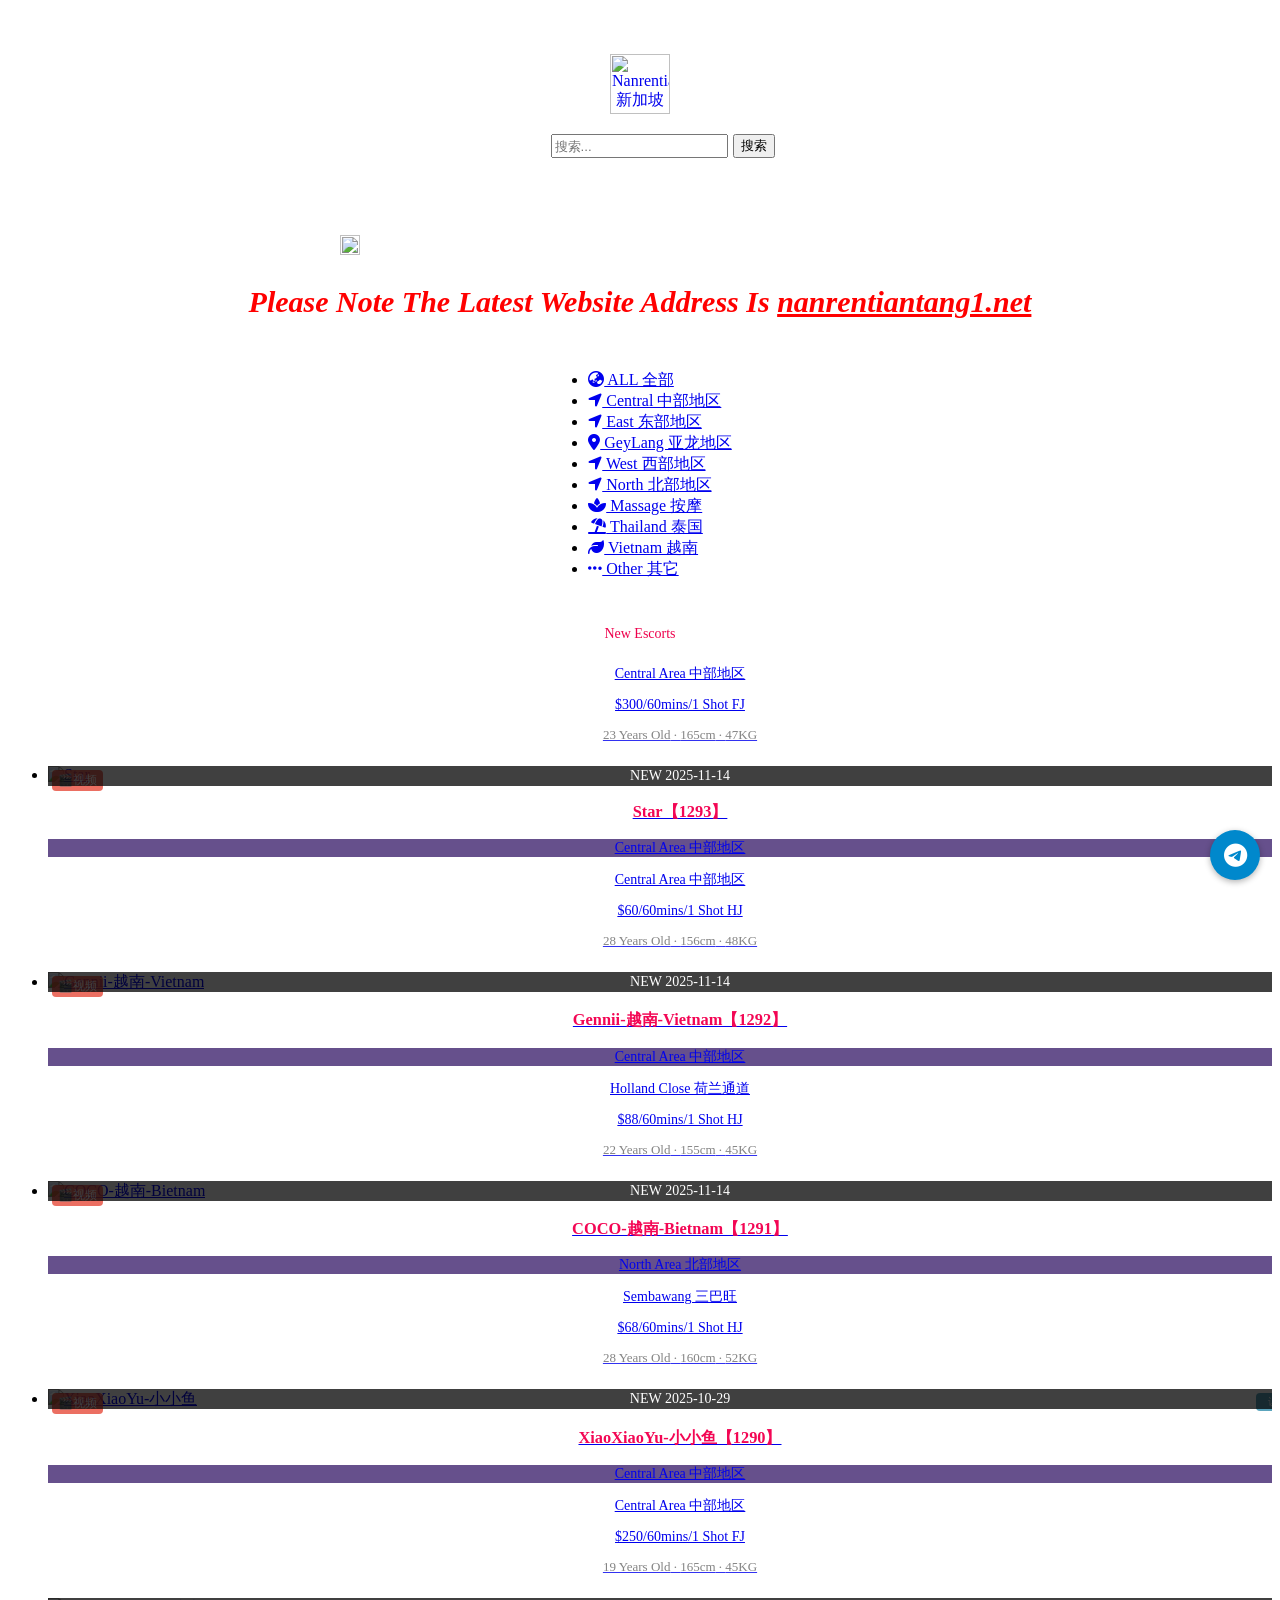
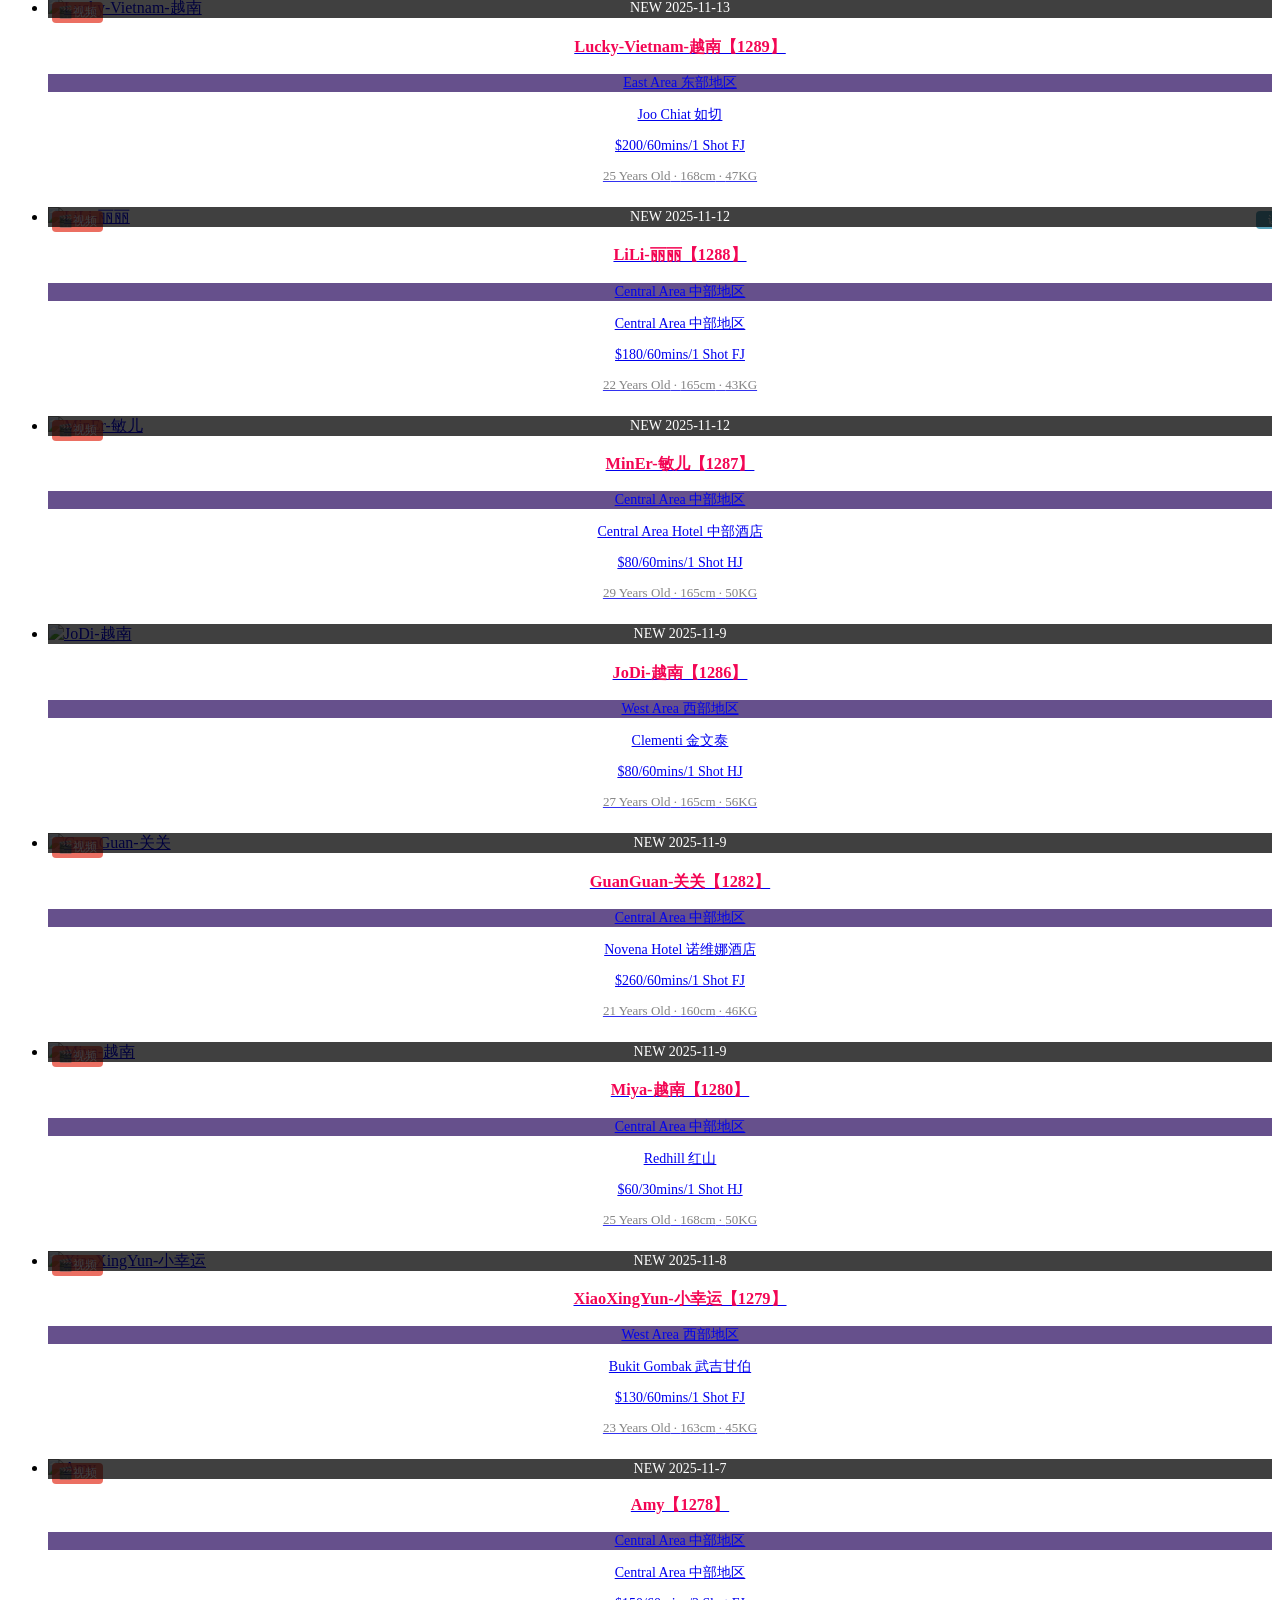
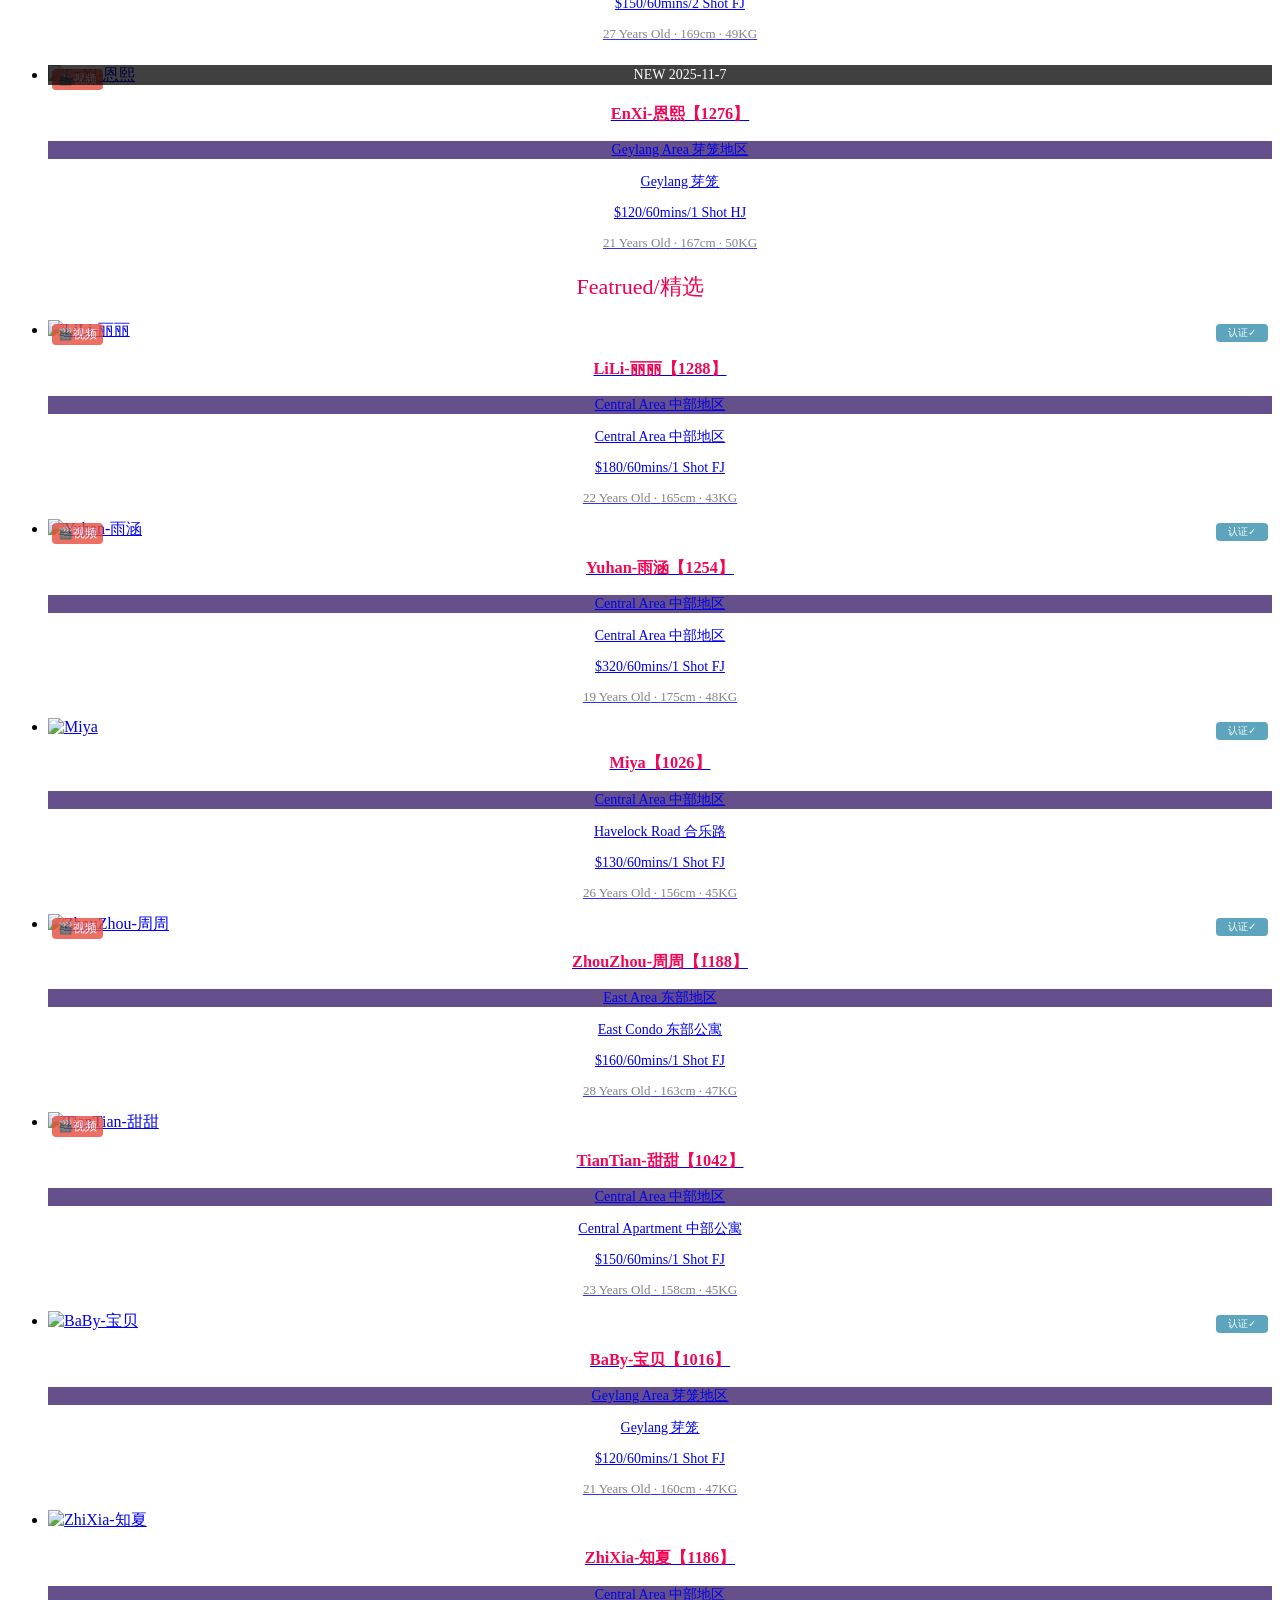
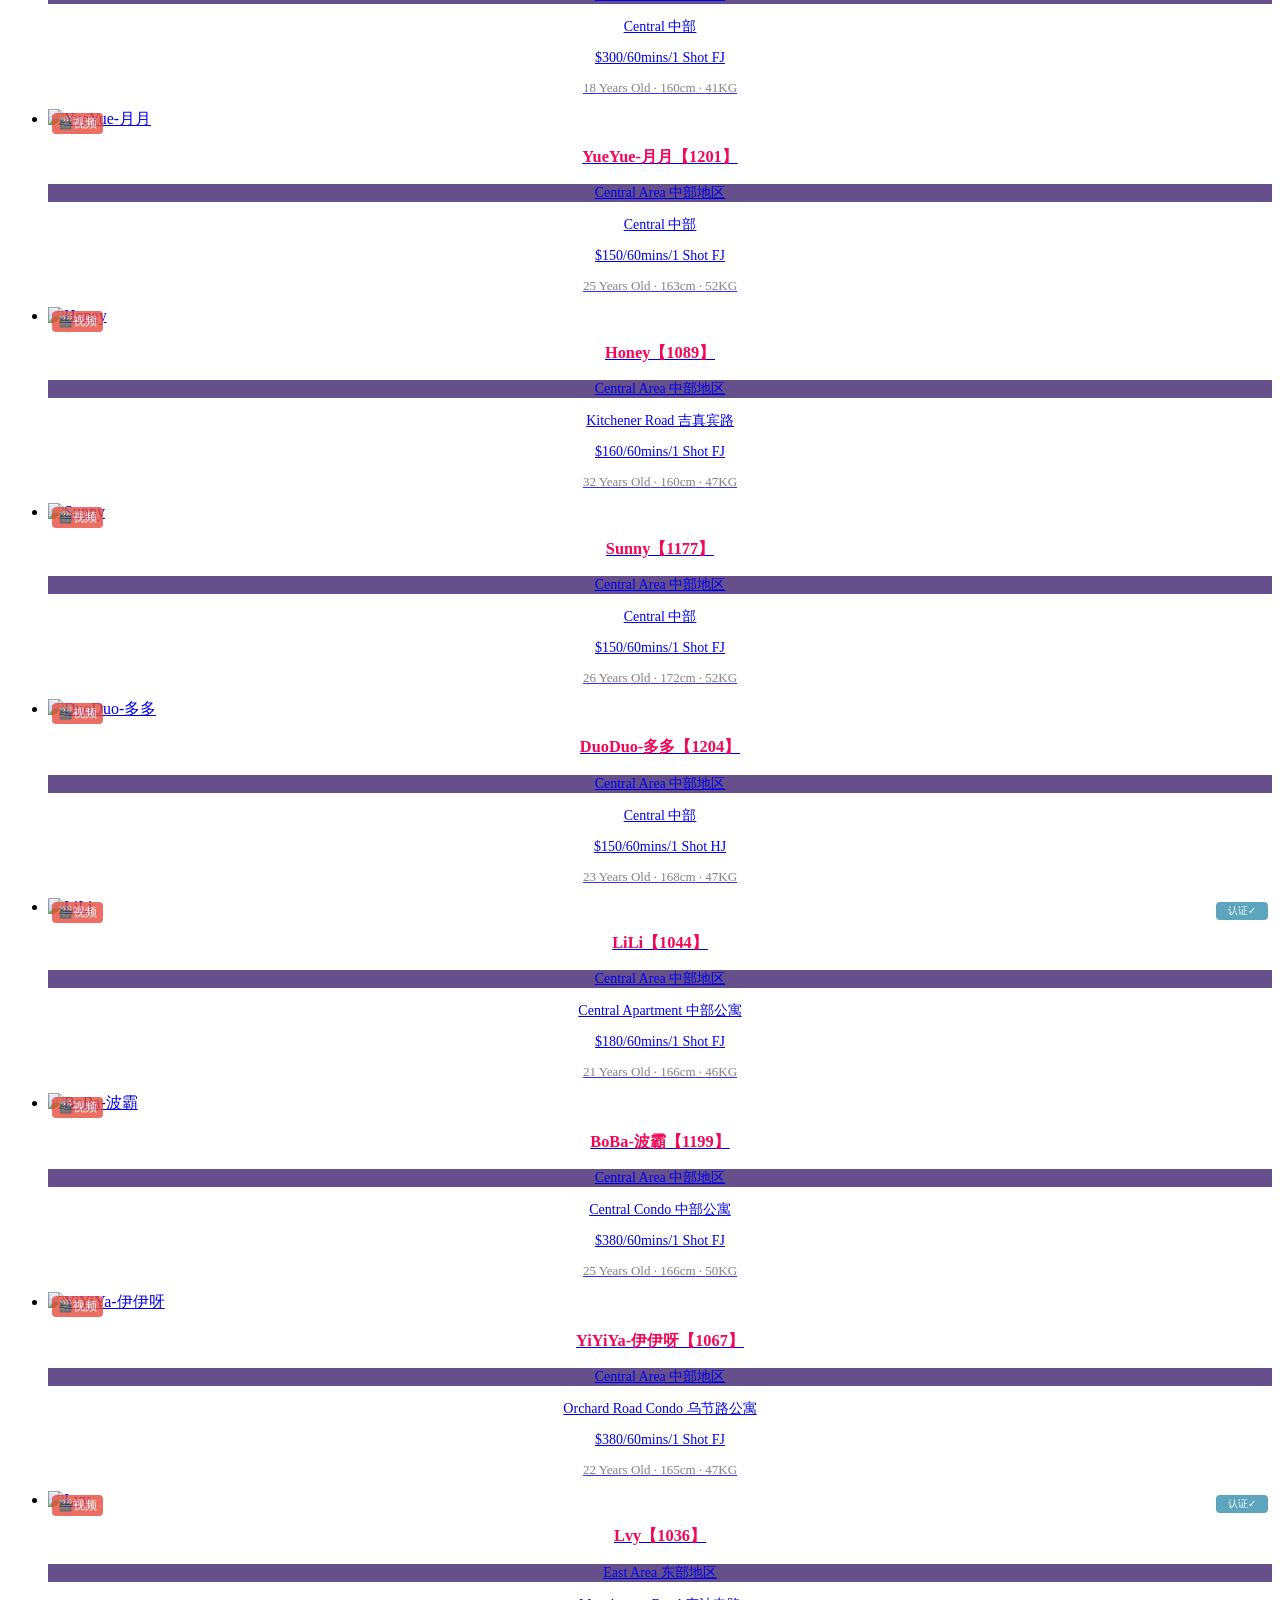
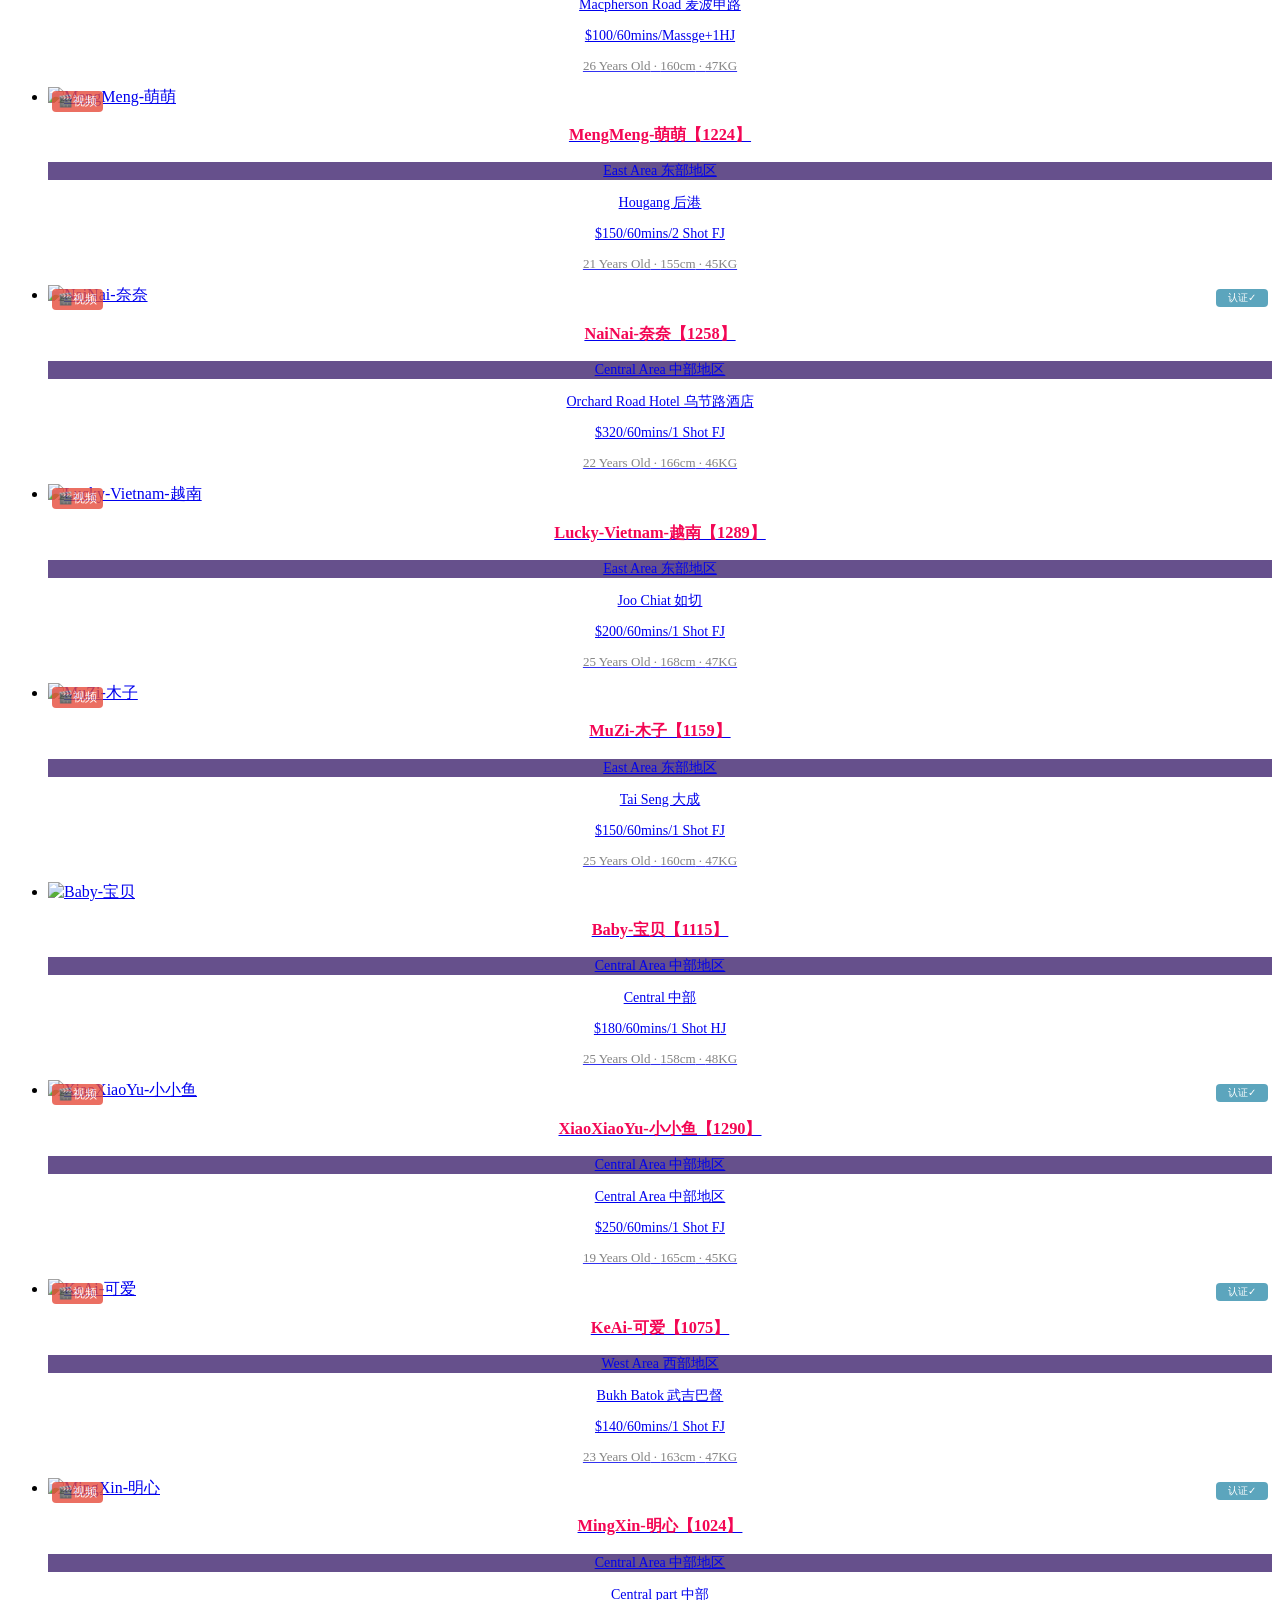
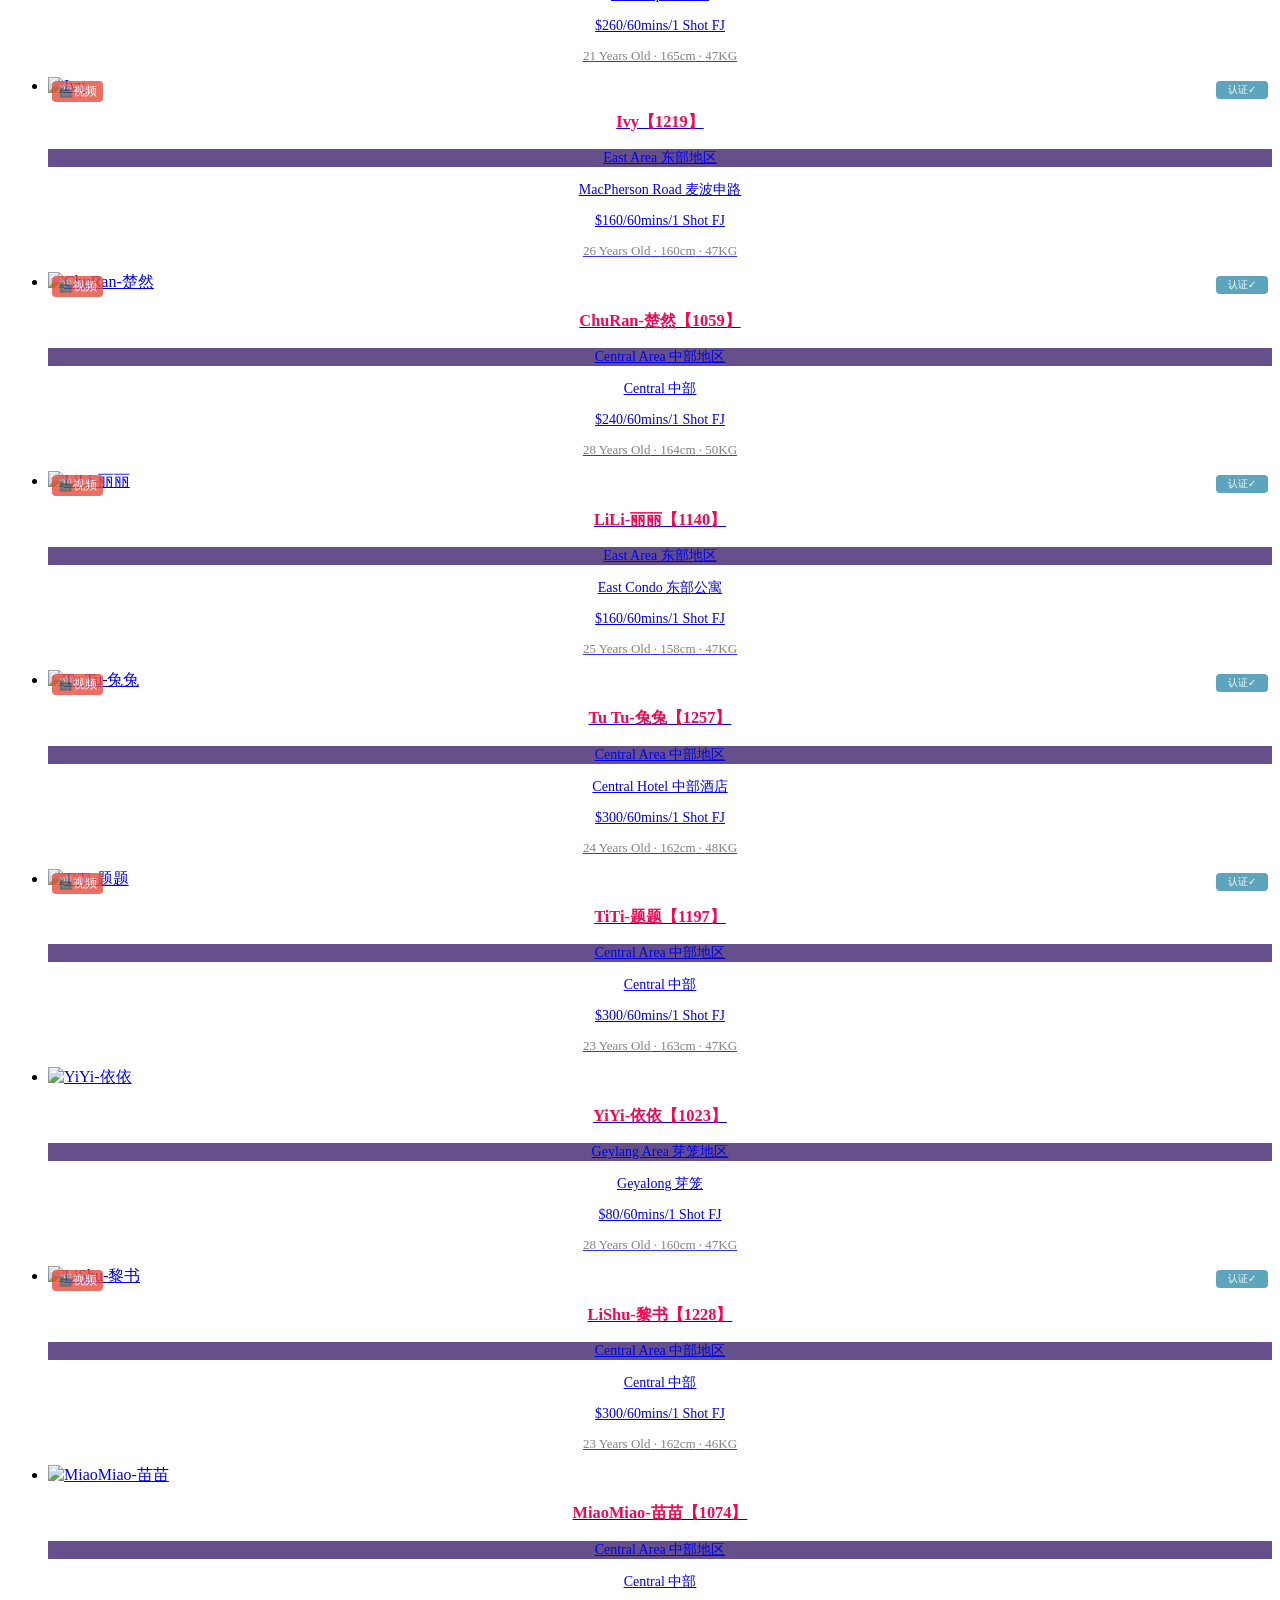
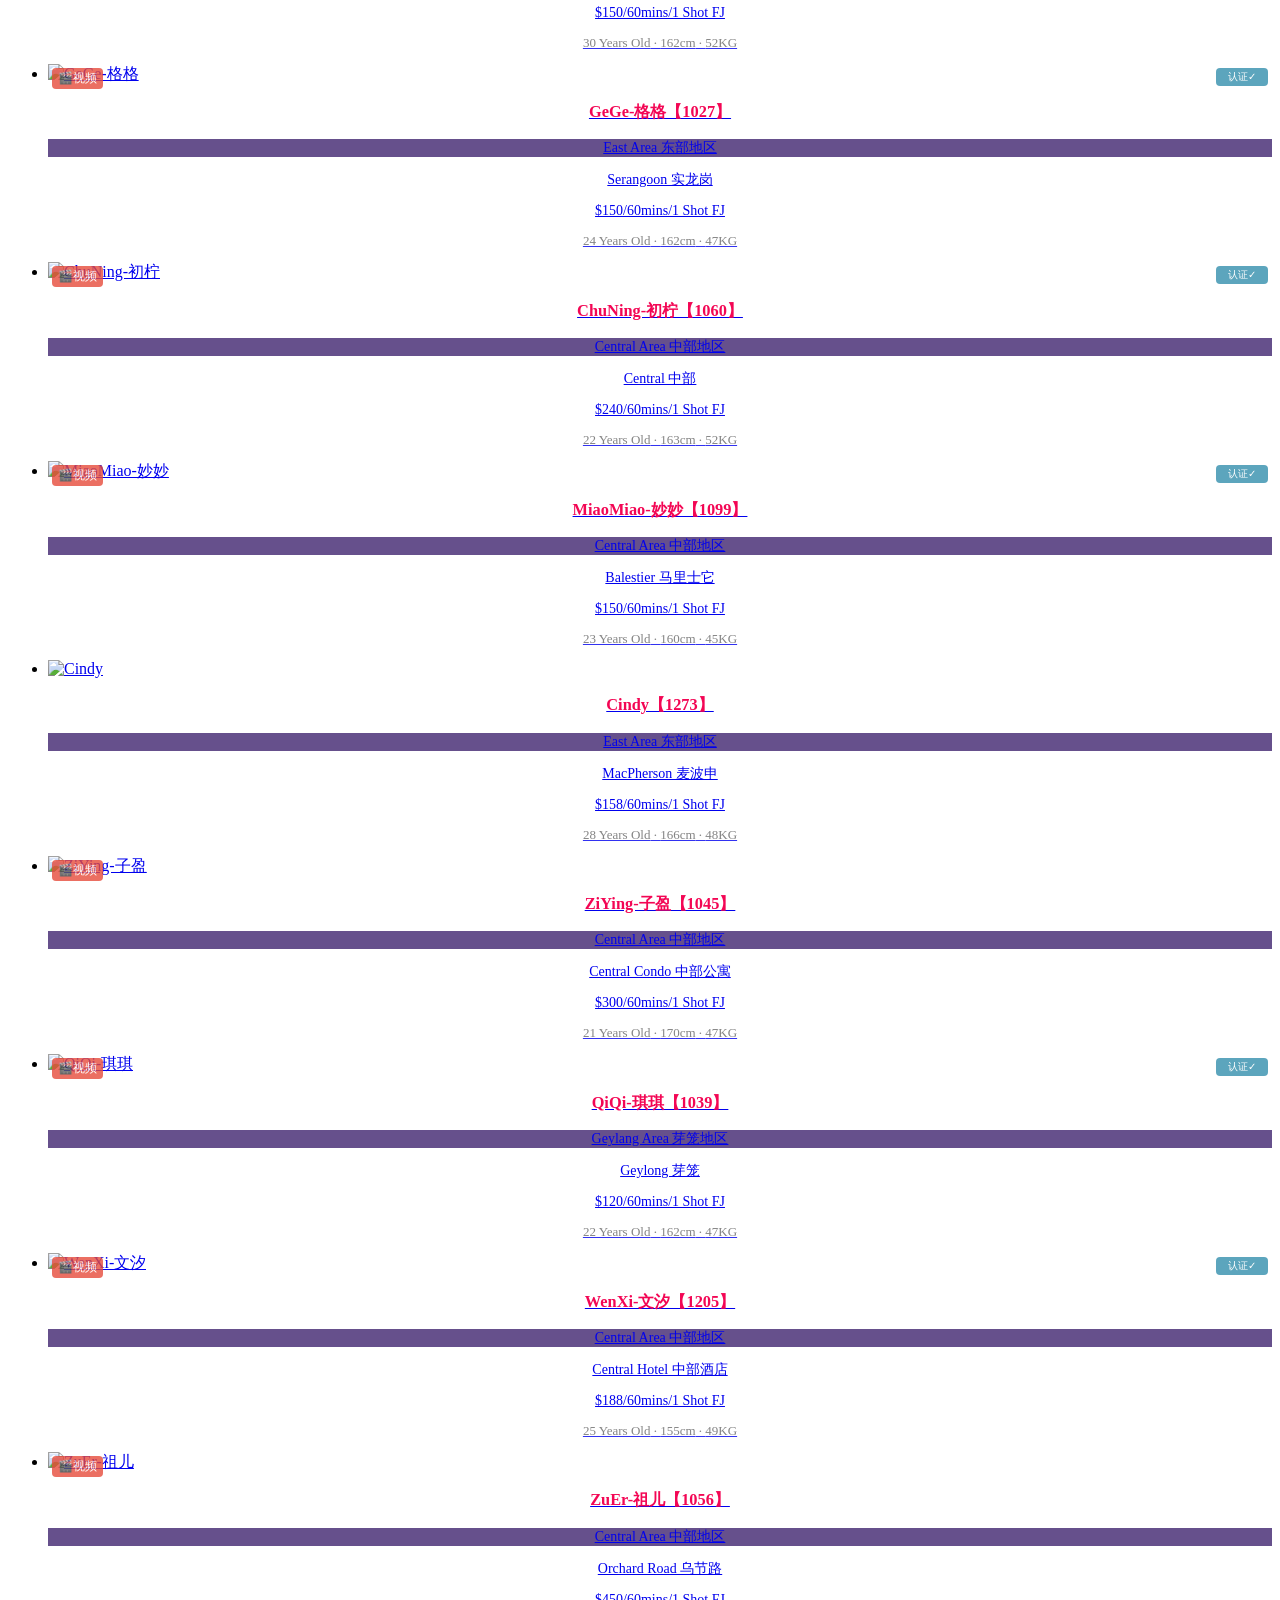
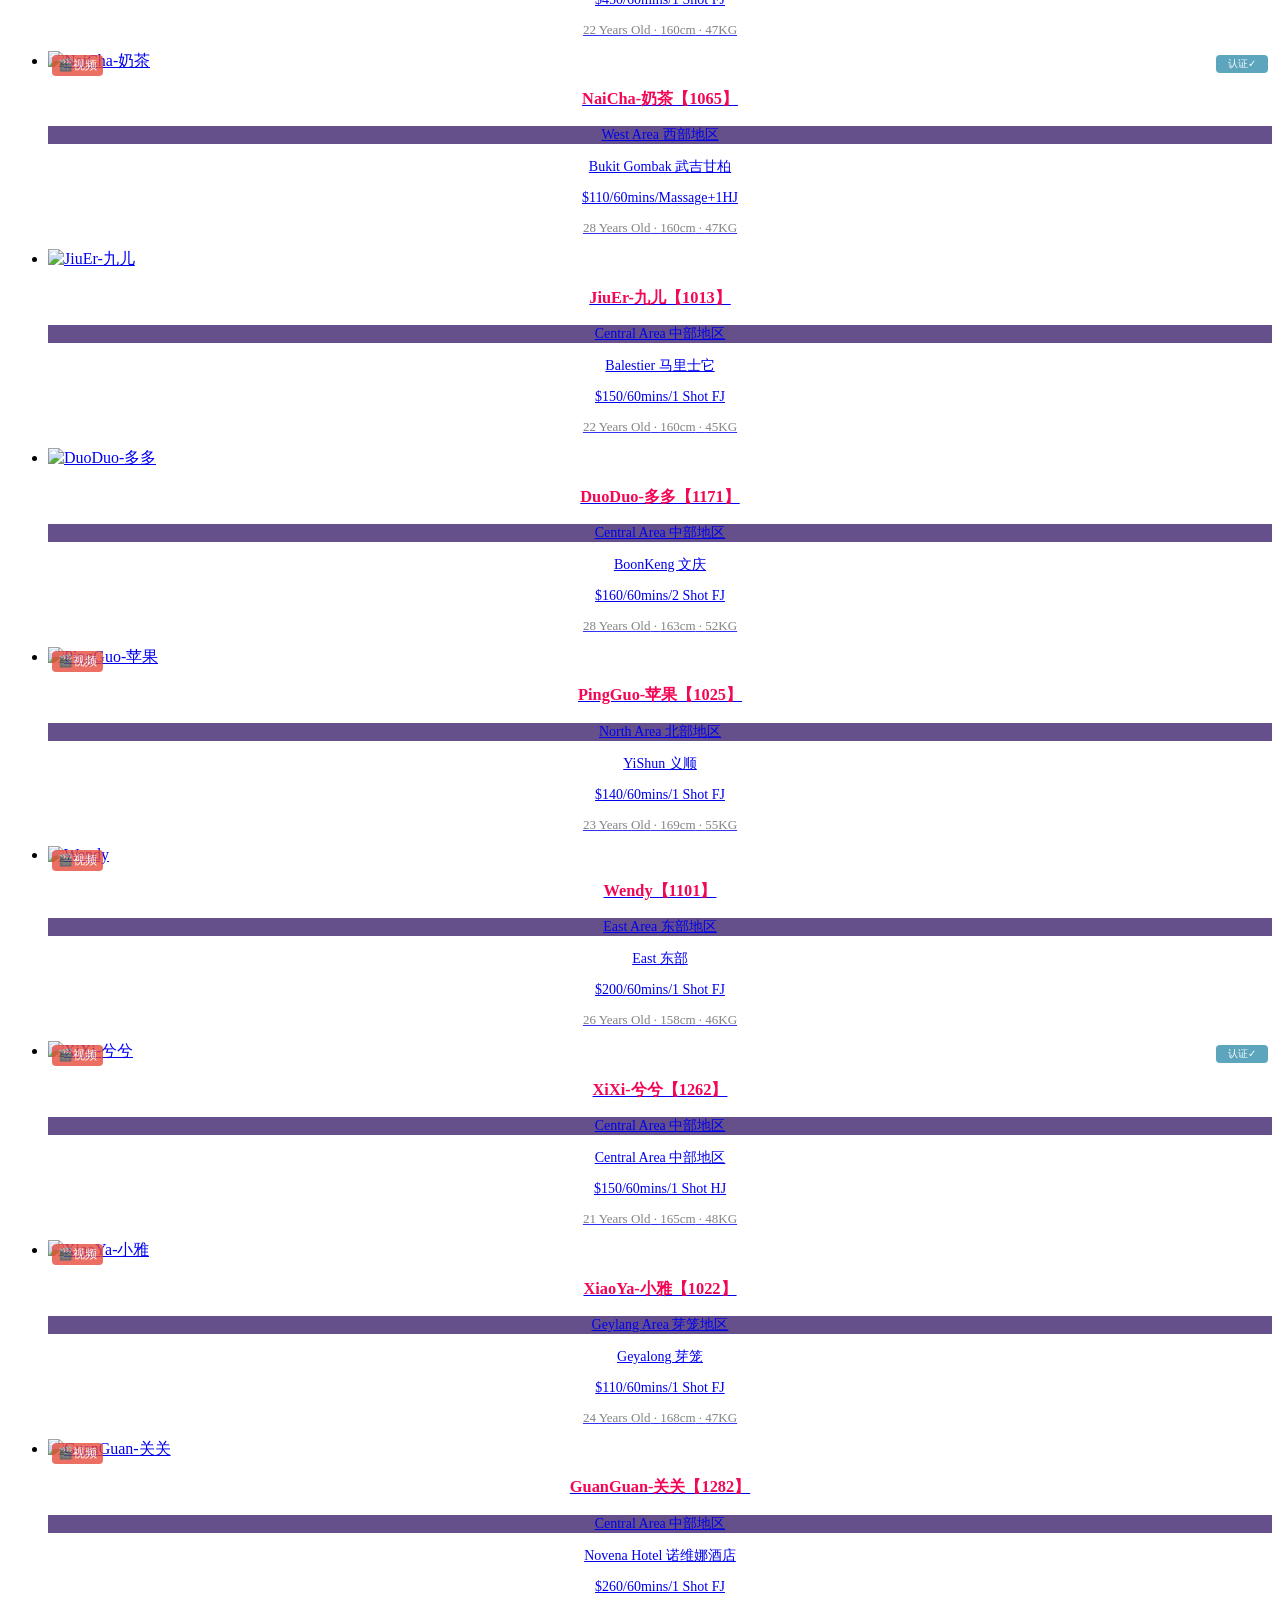
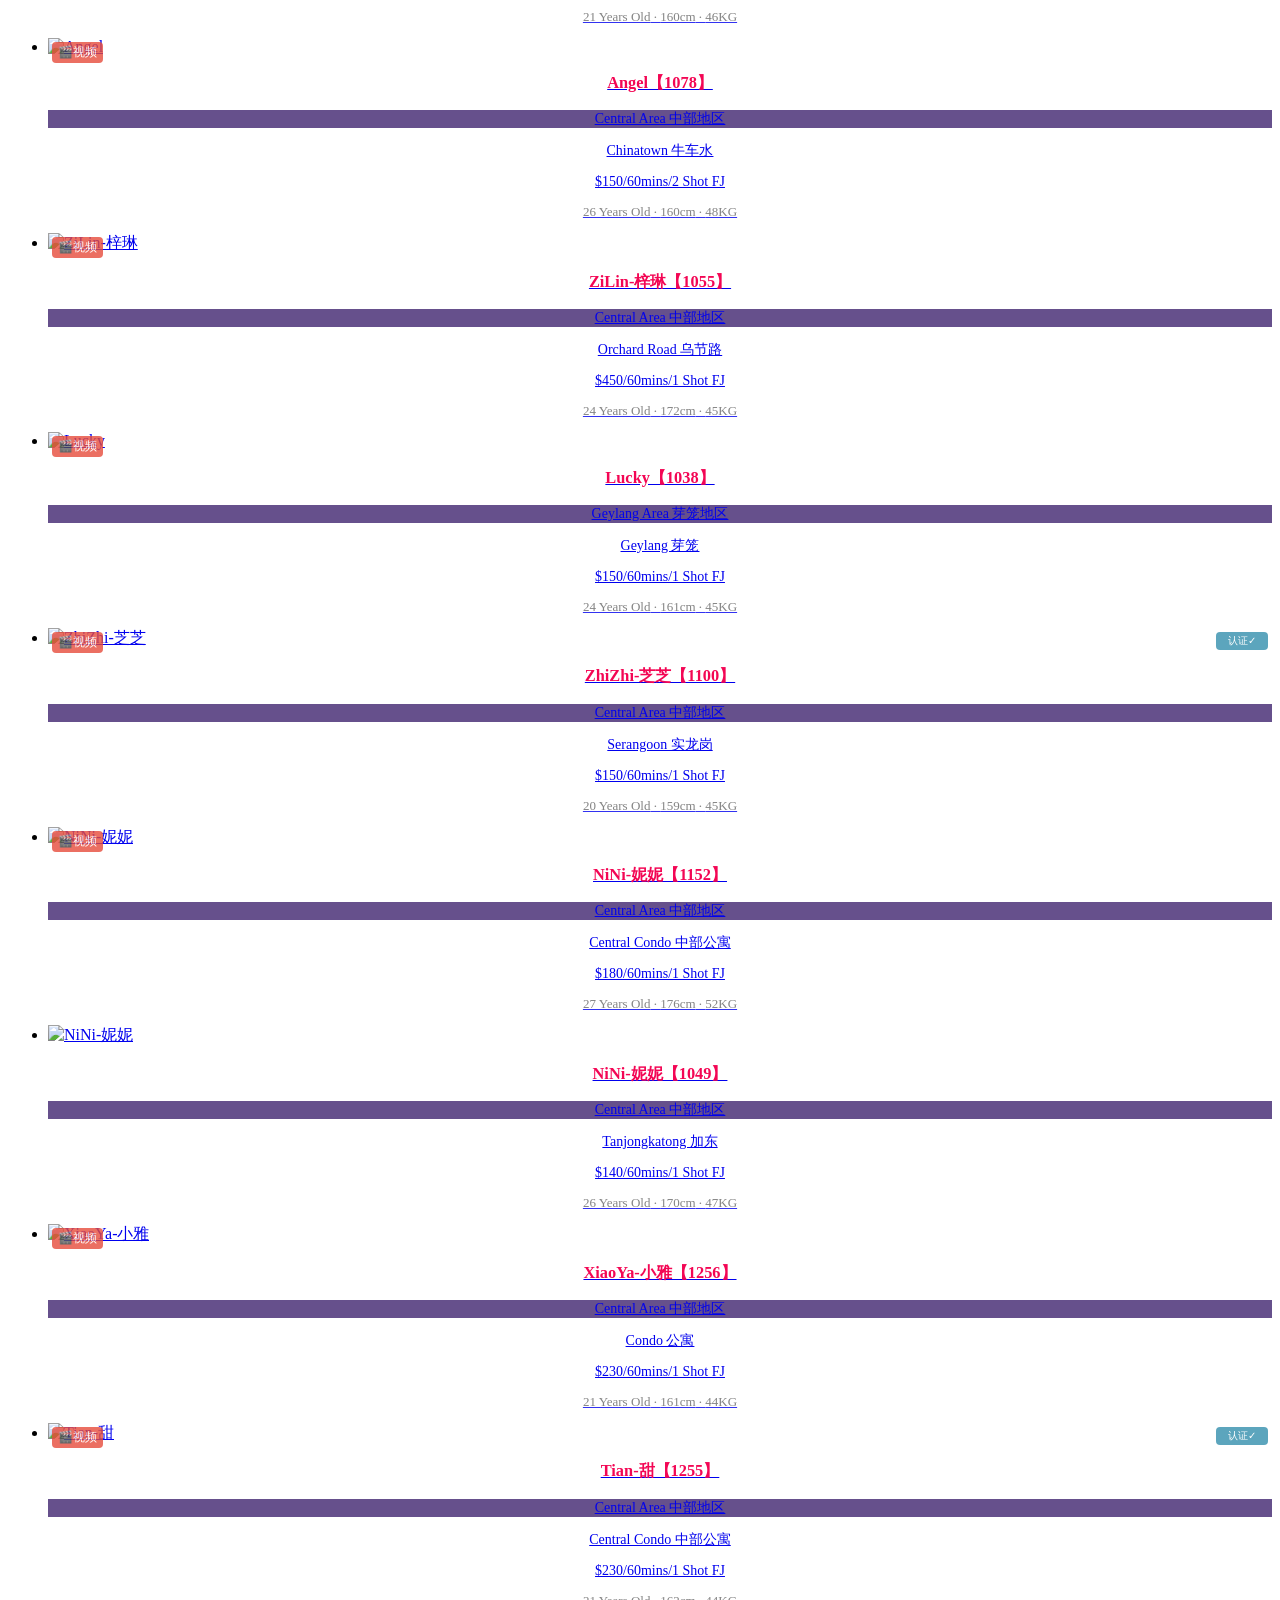
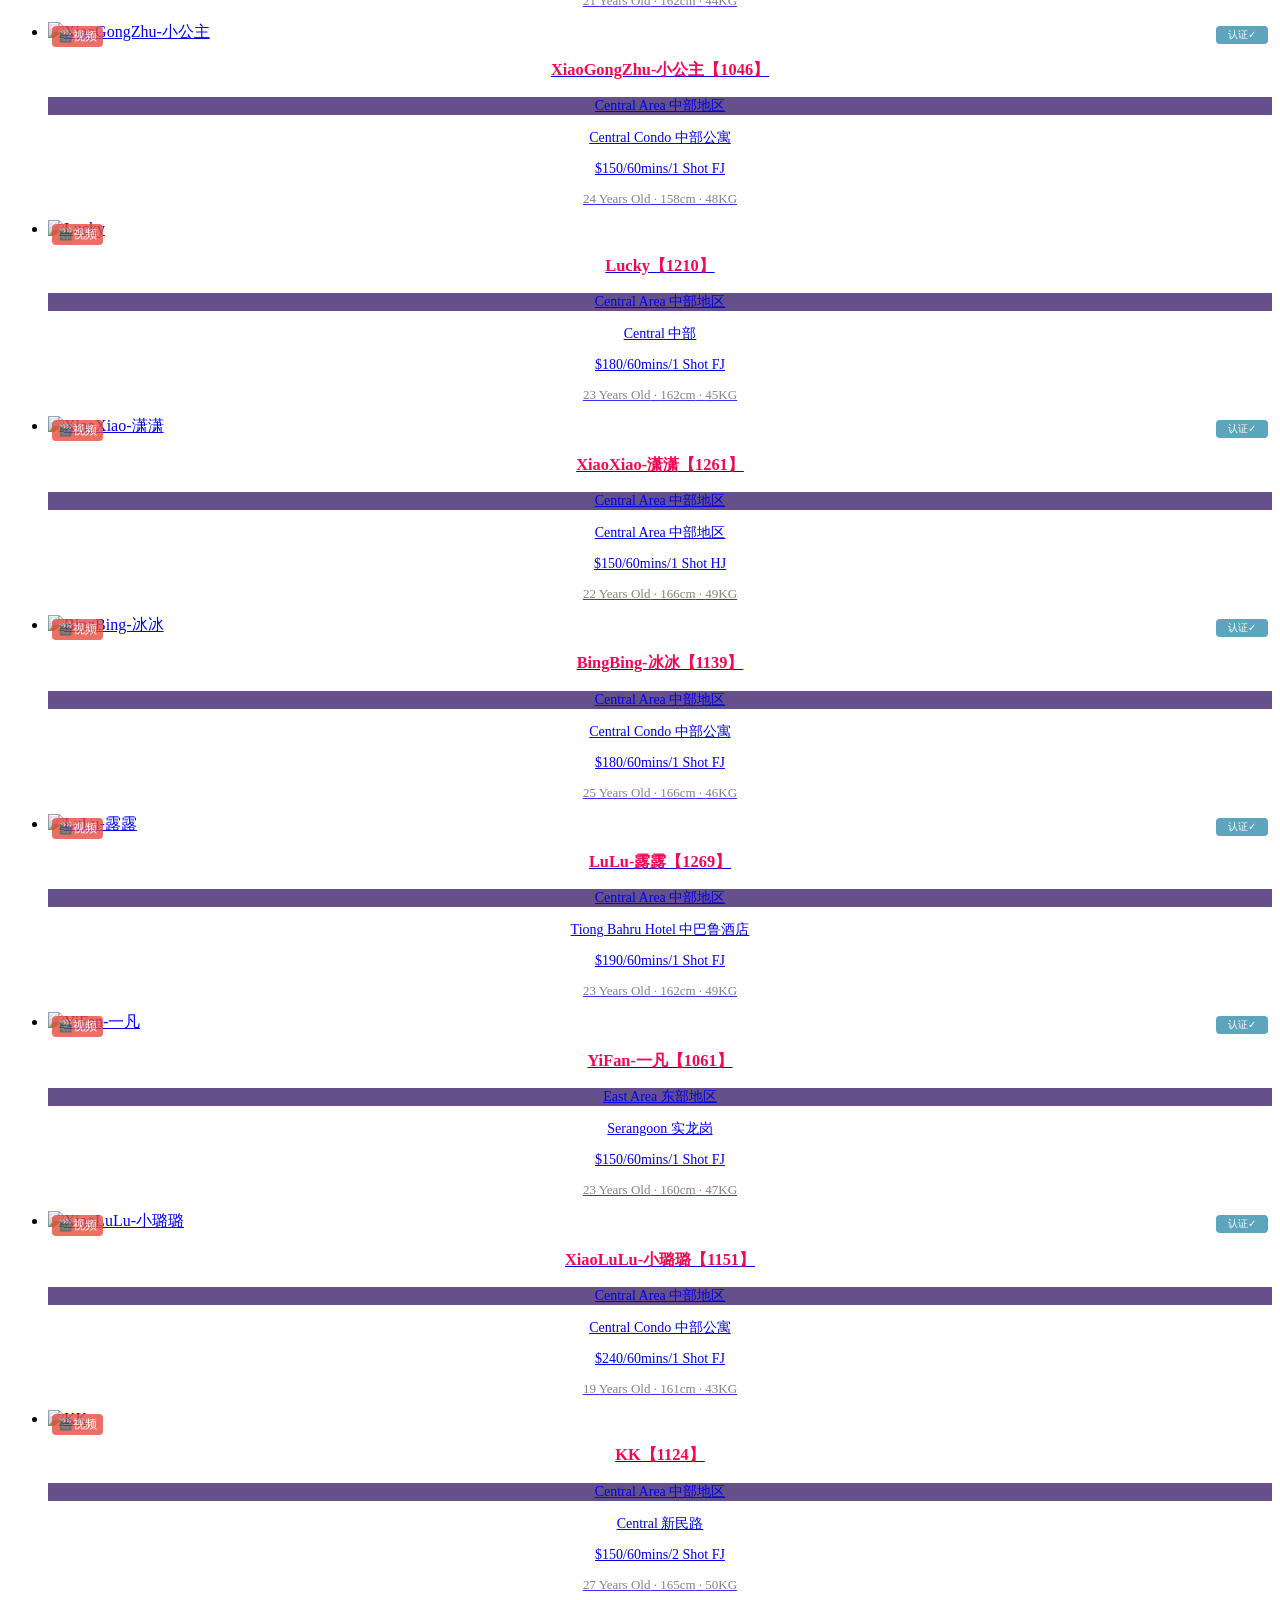
==== index.html @ fc534c95 "Update index.html" ====
<style>
  * {
    scroll-behavior: smooth;
  }

  /* 只在手机上放大导航文字 */
  @media (max-width: 768px) {
    .menu a {
      font-size: 18px; /* 调整到你觉得合适的大小 */
    }

    /* 如果图标和文字之间太挤，可以顺便调一下间距 */
    .menu a i {
      margin-right: 4px;
    }
  }
</style>
    <meta name="twitter:card" content="summary">
    <meta name="twitter:title"
        content="nanrentiantang1.net 新加坡男人天堂网 | Singapore's Escort website Better than Other sgharem . QingChengWang . 倾城网 . Sammyboy . Laksaboy . sglonelyguy . sgwolf . ttvip . geylang666 . sgbeautycastles . sgvipclubs . xindusg . xfy.com . oneimpmm and Singapore Largest Escorts Directory">
    <meta name="twitter:description"
        content="nanrentiantang1.net 新加坡男人天堂网 | Singapore's Escort website Better than Other Sammyboy . Laksaboy . sglonelyguy . sgwolf . ttvip . sgharem . geylang666 . sgbeautycastles . sgvipclubs . xindusg . xfy.com . shichengbbs . 后宫网 . Shiok8 . 爽吧 . 美丽城堡 . oneimpmm . sgunblocked . 小妹网. SGMEIMEI . 芽笼网 . 新加坡约炮网 . 新加坡找小姐 . 新加坡外围 and Singapore Largest Escorts Directory">
    <meta name="twitter:image"
        content="https://cdn.shortpixel.ai/client/q_loseless,ret_wait/https://miuohcetrjihx34xc.com/nanrentiantang/n2ttChinese.png">
    <meta name="twitter:site"
        content="nanrentiantang1.net 新加坡男人天堂网 | Singapore's Escort website Better than Other sgharem . QingChengWang . 倾城网 . Sammyboy . Laksaboy . sglonelyguy . sgwolf . ttvip . geylang666 . sgbeautycastles . sgvipclubs . xindusg . xfy.com . oneimpmm and Singapore Largest Escorts Directory">

    <!-- Dublin Core Metadata -->
    <meta name="dc.title"
        content="nanrentiantang1.net 新加坡男人天堂网 | Singapore's Escort website Better than Other sgharem . QingChengWang . 倾城网 . Sammyboy . Laksaboy . sglonelyguy . sgwolf . ttvip . geylang666 . sgbeautycastles . sgvipclubs . xindusg . xfy.com . oneimpmm and Singapore Largest Escorts Directory">
    <meta name="dc.description"
        content="nanrentiantang1.net 新加坡男人天堂网 | Singapore's Escort website Better than Other Sammyboy . Laksaboy . sglonelyguy . sgwolf . ttvip . sgharem . geylang666 . sgbeautycastles . sgvipclubs . xindusg . xfy.com . shichengbbs . 后宫网 . Shiok8 . 爽吧 . 美丽城堡 . oneimpmm . sgunblocked . 小妹网. SGMEIMEI . 芽笼网 . 新加坡约炮网 . 新加坡找小姐 . 新加坡外围 and Singapore Largest Escorts Directory">
    <meta name="dc.subject"
        content="nanrentiantang1.net 新加坡男人天堂网 – No.1 Singapore Escort Website and the Most Comprehensive SG Escort Directory | 新加坡伴游网 | 新加坡陪游网 | 新加坡叫鸡网 | 新加坡小姐网 | 新加坡约炮网 | 新加坡援交网 | 新加坡妓女网">
    <meta name="dc.language" content="en">
    <meta name="dc.coverage" content="Singapore">

    <!-- Additional Metadata -->
    <meta name="geo.region" content="SG">
    <meta name="geo.placename" content="Singapore">


    <link rel="icon" type="image/png"
        href="https://cdn.shortpixel.ai/client/q_loseless,ret_wait/https://miuohcetrjihx34xc.com/nanrentiantang/n2ttChinesenobg.png?v=4">

    <link rel="stylesheet" href="https://cdnjs.cloudflare.com/ajax/libs/font-awesome/6.4.0/css/all.min.css">
    <link rel="stylesheet"
        href="https://cdn.shortpixel.ai/client/q_loseless,ret_wait/https://miuohcetrjihx34xc.com/nanrentiantang/style.css">

    <style>
        * {
            scroll-behavior: smooth;
        }
    </style>

</head>

<body>

    <!-- Telegram Floating Button -->
    <a href="https://t.me/sg_n2tt" target="_blank" style="
      position: fixed;
      bottom: 20px;
      right: 20px;
      background-color: #0088cc;
      color: white;
      width: 50px;
      height: 50px;
      border-radius: 50%;
      display: flex;
      align-items: center;
      justify-content: center;
      box-shadow: 0 2px 6px rgba(0,0,0,0.3);
      text-decoration: none;
      z-index: 9999;
      transition: transform 0.3s;
   " id="telegram-btn" title="Join our Telegram channel | nanrentiantang escorts 新加坡男人天堂网飞机频道">
        <i class="fab fa-telegram-plane" style="font-size:24px;"></i>
    </a>
    <!-- Optional hover effect -->
    <script defer>
        const btn = document.getElementById('telegram-btn');
        btn.addEventListener('mouseenter', () => btn.style.transform = 'scale(1.1)');
        btn.addEventListener('mouseleave', () => btn.style.transform = 'scale(1)');
    </script>

    <br><br>
    <header
        style="border-bottom: none; display: flex; align-items: center; justify-content: center; flex-direction: column;">

        <div class="logo" style="text-align: center;">
            <a href="https://nanrentiantang1.net/"
                title="Visit Nanrentiantang1.net - Singapore's Premium Adult Entertainment Site">
                <img src="https://cdn.shortpixel.ai/client/q_loseless,ret_wait/https://miuohcetrjihx34xc.com/nanrentiantang/logo.png"
                    alt="Nanrentiantang1.net 新加坡男人天堂网 Logo" style="height:60px; display:block; margin:10px auto;"
                    loading="lazy">
            </a>
        </div>

        <!-- Form linked to backend /search route -->
        <form action="/search" method="get" class="search-form"
            style="margin-top:10px;margin-left: 45px; display:flex; gap:5px; justify-content:center;">
            <input type="text" name="s" placeholder="搜索..." required>
            <button type="submit">搜索</button>
        </form>
    </header>


    <div style="text-align: center;padding-top: 60px;color: white;">
        <a href="https://t.me/sg_n2tt" target="_blank" title="男人天堂网陪游女孩飞机频道 Telegram Channel For
            nanrentiantang Singapore Escorts" style="color:white;text-decoration:none"><img
                src="https://cdn-icons-png.flaticon.com/512/2111/2111646.png" alt="Telegram"
                style="width:20px; vertical-align:middle; margin-right:5px;">男人天堂网陪游女孩飞机频道 Telegram Channel For
            nanrentiantang Singapore Escorts
        </a>
    </div>
    <p style="text-align: center;font-weight: bold;color:red;font-size: 30px;font-style:italic">Please Note
        The Latest Website Address Is
        <a title="nanrentiantang 新加坡男人天堂网 Singapore (SG) Largest Escort Directory | No.1 SG Escort Service | 新加坡伴游 | 新加坡外围"
            href="https://nanrentiantang1.net/" style="text-decoration: underline;color:red;">
            nanrentiantang1.net
        </a>
    </p>
    <nav class="menu"
        style="display:flex;align-items:center;justify-content:center;margin:35px auto 24px auto;max-width:1200px;">
        <ul>
            <!-- 为每个菜单项添加 data-region -->
            <li>
                <a href="/" title="nanrentiantang 新加坡男人天堂网 home page for all Singapore escorts and sgxmm"
                    data-region="all"><i class="fas fa-globe-asia"></i> ALL 全部
                </a>
            </li>
            <li>
                <a href="/singapore/central" title="Central escorts at nanrentiantang in Singapore"
                    data-region="central"><i class="fas fa-location-arrow"></i> Central 中部地区
                </a>
            </li>
            <li>
                <a href="/singapore/east" title="East escorts at nanrentiantang in Singapore" data-region="east">
                    <i class="fas fa-location-arrow"></i> East 东部地区
                </a>
            </li>
            <li>
                <a href="/singapore/geylang" title="Geylang escorts at nanrentiantang in Singapore"
                    data-region="geylang"><i class="fas fa-map-marker-alt"></i> GeyLang 亚龙地区</a>
            </li>
            <li>
                <a href="/singapore/west" title="West escorts at nanrentiantang in Singapore" data-region="west">
                    <i class="fas fa-location-arrow"></i> West 西部地区
                </a>
            </li>

            <li>
                <a href="/singapore/north" title="North escorts at nanrentiantang in Singapore" data-region="north">
                    <i class="fas fa-location-arrow"></i> North 北部地区
                </a>
            </li>
            <li>
                <a href="/singapore/massage" title="Massage only escorts at nanrentiantang" data-region="massage">
                    <i class="fas fa-spa"></i> Massage 按摩
                </a>
            </li>
            <li>
                <a href="/search?s=thail" title="Thailand escorts at nanrentiantang in Singapore"
                    data-region="thailand"><i class="fas fa-umbrella-beach"></i> Thailand 泰国
                </a>
            </li>
            <li>
                <a href="/search?s=vietnam" title="Vietnam escorts in Singapore at nanrentiantang"
                    data-region="vietnam"><i class="fas fa-leaf"></i> Vietnam 越南</a>
            </li>
            <li>
                <a href="/#otherEscorts" title="Other escorts at nanrentiantang" data-region="other">
                    <i class="fas fa-ellipsis-h"></i> Other 其它
                </a>
            </li>
        </ul>
    </nav>
    <main>
        <style>
            .scroll-container {
                height: 2800px;
                /* 根据需要调整显示高度 */
                overflow: hidden;
                position: relative;
            }

            .recent-list {
                display: flex;
                flex-direction: column;
                gap: 10px;
                /* 卡片间距 */
                position: absolute;
                top: 0;
                left: 0;
                width: 100%;
            }
        </style>
        <div class="main-grid">
            <section id="recent">
                <h2 style="text-align: center;color:#EE004c;font-size: 14px;font-weight: 300;margin-top: 30px;">New
                    Escorts</h2>
                <div class="scroll-container">
                    <ul class="recent-list cards">
                        <li class="card" data-region="中部" style="position: relative;">
                    <!-- Date overlay placeholder -->
                    <div class="card-date" style="
                        position: absolute;
                        top: 0;
                        left: 0;
                        width: 100%;
                        height: 10%;
                        background: rgba(0, 0, 0, 0.75);
                        color: white;
                        display: flex;
                        align-items: center;
                        justify-content: center;
                        font-size: 14px;
                        z-index: 11;
                    ">
                        NEW 2025-11-14
                    </div>
    
        <a href="https://nanrentiantang1.net/escort/1294" title="nanrentiantang1.net 新加坡男人天堂网 | Escort name - ShuiShui-水水 profile page">
            <div class="card-img" style="position: relative;">
                <img src="https://cdn.shortpixel.ai/client/w_224,h_360,q_loseless,ret_wait/https://nanrentiantang.cdncdncdnglodbal.com/1294-1763130550391-404437530.jpg" alt="ShuiShui-水水">
                <div class="badge verified-badge" style="
                position: absolute;
                top: 4px;
                right: 4px;
                background-color:#348FAD;
                color:#fff;
                font-size:10px;
                padding:2px 12px;
                border-radius:4px;
                z-index:10;
                opacity:0.8;
                visibility:visible;
            ">认证✓</div>
                <div class="badge video-badge" style="
                position: absolute;
                top: 4px;
                left: 4px;
                background-color:#E74C3C;
                color:#fff;
                font-size:12px;
                padding:2px 6px;
                border-radius:4px;
                z-index:10;
                visibility:visible;
                opacity:0.8;
                transform: none !important;
            ">🎬视频</div>
            </div>
            <div class="card-info" style="text-align:center;font-size:14px">
                <h3 style="color:#F30654;white-space: nowrap;overflow: hidden;text-overflow: ellipsis;">
                    ShuiShui-水水【1294】
                </h3>
                <p class="area" style="background:#66508C">Central Area 中部地区</p>
                <p class="location" style="white-space: nowrap;overflow: hidden;text-overflow: ellipsis;">Central Area 中部地区</p>
                <p class="price" style="white-space: nowrap;overflow: hidden;text-overflow: ellipsis;">$300/60mins/1 Shot FJ</p>
                <p class="meta" style="opacity: 0.8; font-size: 13px; color: #666;">
                    <span>23 Years Old</span> · 
                    <span>165cm</span> · 
                    <span>47KG</span>
                </p>
            </div>
        </a>
    </li>
<li class="card" data-region="中部" style="position: relative;">
                    <!-- Date overlay placeholder -->
                    <div class="card-date" style="
                        position: absolute;
                        top: 0;
                        left: 0;
                        width: 100%;
                        height: 10%;
                        background: rgba(0, 0, 0, 0.75);
                        color: white;
                        display: flex;
                        align-items: center;
                        justify-content: center;
                        font-size: 14px;
                        z-index: 11;
                    ">
                        NEW 2025-11-14
                    </div>
    
        <a href="https://nanrentiantang1.net/escort/1293" title="nanrentiantang1.net 新加坡男人天堂网 | Escort name - Star profile page">
            <div class="card-img" style="position: relative;">
                <img src="https://cdn.shortpixel.ai/client/w_224,h_360,q_loseless,ret_wait/https://nanrentiantang.cdncdncdnglodbal.com/1293-1763124162726-405764435.jpg" alt="Star">
                
                <div class="badge video-badge" style="
                position: absolute;
                top: 4px;
                left: 4px;
                background-color:#E74C3C;
                color:#fff;
                font-size:12px;
                padding:2px 6px;
                border-radius:4px;
                z-index:10;
                visibility:visible;
                opacity:0.8;
                transform: none !important;
            ">🎬视频</div>
            </div>
            <div class="card-info" style="text-align:center;font-size:14px">
                <h3 style="color:#F30654;white-space: nowrap;overflow: hidden;text-overflow: ellipsis;">
                    Star【1293】
                </h3>
                <p class="area" style="background:#66508C">Central Area 中部地区</p>
                <p class="location" style="white-space: nowrap;overflow: hidden;text-overflow: ellipsis;">Central Area 中部地区</p>
                <p class="price" style="white-space: nowrap;overflow: hidden;text-overflow: ellipsis;">$60/60mins/1 Shot HJ</p>
                <p class="meta" style="opacity: 0.8; font-size: 13px; color: #666;">
                    <span>28 Years Old</span> · 
                    <span>156cm</span> · 
                    <span>48KG</span>
                </p>
            </div>
        </a>
    </li>
<li class="card" data-region="中部" style="position: relative;">
                    <!-- Date overlay placeholder -->
                    <div class="card-date" style="
                        position: absolute;
                        top: 0;
                        left: 0;
                        width: 100%;
                        height: 10%;
                        background: rgba(0, 0, 0, 0.75);
                        color: white;
                        display: flex;
                        align-items: center;
                        justify-content: center;
                        font-size: 14px;
                        z-index: 11;
                    ">
                        NEW 2025-11-14
                    </div>
    
        <a href="https://nanrentiantang1.net/escort/1292" title="nanrentiantang1.net 新加坡男人天堂网 | Escort name - Gennii-越南-Vietnam profile page">
            <div class="card-img" style="position: relative;">
                <img src="https://cdn.shortpixel.ai/client/w_224,h_360,q_loseless,ret_wait/https://nanrentiantang.cdncdncdnglodbal.com/1292-1763120487510-238452822.jpg" alt="Gennii-越南-Vietnam">
                
                <div class="badge video-badge" style="
                position: absolute;
                top: 4px;
                left: 4px;
                background-color:#E74C3C;
                color:#fff;
                font-size:12px;
                padding:2px 6px;
                border-radius:4px;
                z-index:10;
                visibility:visible;
                opacity:0.8;
                transform: none !important;
            ">🎬视频</div>
            </div>
            <div class="card-info" style="text-align:center;font-size:14px">
                <h3 style="color:#F30654;white-space: nowrap;overflow: hidden;text-overflow: ellipsis;">
                    Gennii-越南-Vietnam【1292】
                </h3>
                <p class="area" style="background:#66508C">Central Area 中部地区</p>
                <p class="location" style="white-space: nowrap;overflow: hidden;text-overflow: ellipsis;">Holland Close 荷兰通道</p>
                <p class="price" style="white-space: nowrap;overflow: hidden;text-overflow: ellipsis;">$88/60mins/1 Shot HJ</p>
                <p class="meta" style="opacity: 0.8; font-size: 13px; color: #666;">
                    <span>22 Years Old</span> · 
                    <span>155cm</span> · 
                    <span>45KG</span>
                </p>
            </div>
        </a>
    </li>
<li class="card" data-region="北部" style="position: relative;">
                    <!-- Date overlay placeholder -->
                    <div class="card-date" style="
                        position: absolute;
                        top: 0;
                        left: 0;
                        width: 100%;
                        height: 10%;
                        background: rgba(0, 0, 0, 0.75);
                        color: white;
                        display: flex;
                        align-items: center;
                        justify-content: center;
                        font-size: 14px;
                        z-index: 11;
                    ">
                        NEW 2025-11-14
                    </div>
    
        <a href="https://nanrentiantang1.net/escort/1291" title="nanrentiantang1.net 新加坡男人天堂网 | Escort name - COCO-越南-Bietnam profile page">
            <div class="card-img" style="position: relative;">
                <img src="https://cdn.shortpixel.ai/client/w_224,h_360,q_loseless,ret_wait/https://nanrentiantang.cdncdncdnglodbal.com/1291-1763117258855-913947639.jpg" alt="COCO-越南-Bietnam">
                
                <div class="badge video-badge" style="
                position: absolute;
                top: 4px;
                left: 4px;
                background-color:#E74C3C;
                color:#fff;
                font-size:12px;
                padding:2px 6px;
                border-radius:4px;
                z-index:10;
                visibility:visible;
                opacity:0.8;
                transform: none !important;
            ">🎬视频</div>
            </div>
            <div class="card-info" style="text-align:center;font-size:14px">
                <h3 style="color:#F30654;white-space: nowrap;overflow: hidden;text-overflow: ellipsis;">
                    COCO-越南-Bietnam【1291】
                </h3>
                <p class="area" style="background:#66508C">North Area 北部地区</p>
                <p class="location" style="white-space: nowrap;overflow: hidden;text-overflow: ellipsis;">Sembawang 三巴旺</p>
                <p class="price" style="white-space: nowrap;overflow: hidden;text-overflow: ellipsis;">$68/60mins/1 Shot HJ</p>
                <p class="meta" style="opacity: 0.8; font-size: 13px; color: #666;">
                    <span>28 Years Old</span> · 
                    <span>160cm</span> · 
                    <span>52KG</span>
                </p>
            </div>
        </a>
    </li>
<li class="card" data-region="中部" style="position: relative;">
                    <!-- Date overlay placeholder -->
                    <div class="card-date" style="
                        position: absolute;
                        top: 0;
                        left: 0;
                        width: 100%;
                        height: 10%;
                        background: rgba(0, 0, 0, 0.75);
                        color: white;
                        display: flex;
                        align-items: center;
                        justify-content: center;
                        font-size: 14px;
                        z-index: 11;
                    ">
                        NEW 2025-10-29
                    </div>
    
        <a href="https://nanrentiantang1.net/escort/1290" title="nanrentiantang1.net 新加坡男人天堂网 | Escort name - XiaoXiaoYu-小小鱼 profile page">
            <div class="card-img" style="position: relative;">
                <img src="https://cdn.shortpixel.ai/client/w_224,h_360,q_loseless,ret_wait/https://nanrentiantang.cdncdncdnglodbal.com/1290-1763105417494-952592385.jpg" alt="XiaoXiaoYu-小小鱼">
                <div class="badge verified-badge" style="
                position: absolute;
                top: 4px;
                right: 4px;
                background-color:#348FAD;
                color:#fff;
                font-size:10px;
                padding:2px 12px;
                border-radius:4px;
                z-index:10;
                opacity:0.8;
                visibility:visible;
            ">认证✓</div>
                <div class="badge video-badge" style="
                position: absolute;
                top: 4px;
                left: 4px;
                background-color:#E74C3C;
                color:#fff;
                font-size:12px;
                padding:2px 6px;
                border-radius:4px;
                z-index:10;
                visibility:visible;
                opacity:0.8;
                transform: none !important;
            ">🎬视频</div>
            </div>
            <div class="card-info" style="text-align:center;font-size:14px">
                <h3 style="color:#F30654;white-space: nowrap;overflow: hidden;text-overflow: ellipsis;">
                    XiaoXiaoYu-小小鱼【1290】
                </h3>
                <p class="area" style="background:#66508C">Central Area 中部地区</p>
                <p class="location" style="white-space: nowrap;overflow: hidden;text-overflow: ellipsis;">Central Area 中部地区</p>
                <p class="price" style="white-space: nowrap;overflow: hidden;text-overflow: ellipsis;">$250/60mins/1 Shot FJ</p>
                <p class="meta" style="opacity: 0.8; font-size: 13px; color: #666;">
                    <span>19 Years Old</span> · 
                    <span>165cm</span> · 
                    <span>45KG</span>
                </p>
            </div>
        </a>
    </li>
<li class="card" data-region="东部" style="position: relative;">
                    <!-- Date overlay placeholder -->
                    <div class="card-date" style="
                        position: absolute;
                        top: 0;
                        left: 0;
                        width: 100%;
                        height: 10%;
                        background: rgba(0, 0, 0, 0.75);
                        color: white;
                        display: flex;
                        align-items: center;
                        justify-content: center;
                        font-size: 14px;
                        z-index: 11;
                    ">
                        NEW 2025-11-13
                    </div>
    
        <a href="https://nanrentiantang1.net/escort/1289" title="nanrentiantang1.net 新加坡男人天堂网 | Escort name - Lucky-Vietnam-越南 profile page">
            <div class="card-img" style="position: relative;">
                <img src="https://cdn.shortpixel.ai/client/w_224,h_360,q_loseless,ret_wait/https://nanrentiantang.cdncdncdnglodbal.com/1289-1763032068354-491644724.jpg" alt="Lucky-Vietnam-越南">
                
                <div class="badge video-badge" style="
                position: absolute;
                top: 4px;
                left: 4px;
                background-color:#E74C3C;
                color:#fff;
                font-size:12px;
                padding:2px 6px;
                border-radius:4px;
                z-index:10;
                visibility:visible;
                opacity:0.8;
                transform: none !important;
            ">🎬视频</div>
            </div>
            <div class="card-info" style="text-align:center;font-size:14px">
                <h3 style="color:#F30654;white-space: nowrap;overflow: hidden;text-overflow: ellipsis;">
                    Lucky-Vietnam-越南【1289】
                </h3>
                <p class="area" style="background:#66508C">East Area 东部地区</p>
                <p class="location" style="white-space: nowrap;overflow: hidden;text-overflow: ellipsis;">Joo Chiat 如切</p>
                <p class="price" style="white-space: nowrap;overflow: hidden;text-overflow: ellipsis;">$200/60mins/1 Shot FJ</p>
                <p class="meta" style="opacity: 0.8; font-size: 13px; color: #666;">
                    <span>25 Years Old</span> · 
                    <span>168cm</span> · 
                    <span>47KG</span>
                </p>
            </div>
        </a>
    </li>
<li class="card" data-region="中部" style="position: relative;">
                    <!-- Date overlay placeholder -->
                    <div class="card-date" style="
                        position: absolute;
                        top: 0;
                        left: 0;
                        width: 100%;
                        height: 10%;
                        background: rgba(0, 0, 0, 0.75);
                        color: white;
                        display: flex;
                        align-items: center;
                        justify-content: center;
                        font-size: 14px;
                        z-index: 11;
                    ">
                        NEW 2025-11-12
                    </div>
    
        <a href="https://nanrentiantang1.net/escort/1288" title="nanrentiantang1.net 新加坡男人天堂网 | Escort name - LiLi-丽丽 profile page">
            <div class="card-img" style="position: relative;">
                <img src="https://cdn.shortpixel.ai/client/w_224,h_360,q_loseless,ret_wait/https://nanrentiantang.cdncdncdnglodbal.com/1288-1762962959688-335038052.jpg" alt="LiLi-丽丽">
                <div class="badge verified-badge" style="
                position: absolute;
                top: 4px;
                right: 4px;
                background-color:#348FAD;
                color:#fff;
                font-size:10px;
                padding:2px 12px;
                border-radius:4px;
                z-index:10;
                opacity:0.8;
                visibility:visible;
            ">认证✓</div>
                <div class="badge video-badge" style="
                position: absolute;
                top: 4px;
                left: 4px;
                background-color:#E74C3C;
                color:#fff;
                font-size:12px;
                padding:2px 6px;
                border-radius:4px;
                z-index:10;
                visibility:visible;
                opacity:0.8;
                transform: none !important;
            ">🎬视频</div>
            </div>
            <div class="card-info" style="text-align:center;font-size:14px">
                <h3 style="color:#F30654;white-space: nowrap;overflow: hidden;text-overflow: ellipsis;">
                    LiLi-丽丽【1288】
                </h3>
                <p class="area" style="background:#66508C">Central Area 中部地区</p>
                <p class="location" style="white-space: nowrap;overflow: hidden;text-overflow: ellipsis;">Central Area 中部地区</p>
                <p class="price" style="white-space: nowrap;overflow: hidden;text-overflow: ellipsis;">$180/60mins/1 Shot FJ</p>
                <p class="meta" style="opacity: 0.8; font-size: 13px; color: #666;">
                    <span>22 Years Old</span> · 
                    <span>165cm</span> · 
                    <span>43KG</span>
                </p>
            </div>
        </a>
    </li>
<li class="card" data-region="中部" style="position: relative;">
                    <!-- Date overlay placeholder -->
                    <div class="card-date" style="
                        position: absolute;
                        top: 0;
                        left: 0;
                        width: 100%;
                        height: 10%;
                        background: rgba(0, 0, 0, 0.75);
                        color: white;
                        display: flex;
                        align-items: center;
                        justify-content: center;
                        font-size: 14px;
                        z-index: 11;
                    ">
                        NEW 2025-11-12
                    </div>
    
        <a href="https://nanrentiantang1.net/escort/1287" title="nanrentiantang1.net 新加坡男人天堂网 | Escort name - MinEr-敏儿 profile page">
            <div class="card-img" style="position: relative;">
                <img src="https://cdn.shortpixel.ai/client/w_224,h_360,q_loseless,ret_wait/https://nanrentiantang.cdncdncdnglodbal.com/1287-1762956477115-936871205.jpg" alt="MinEr-敏儿">
                
                <div class="badge video-badge" style="
                position: absolute;
                top: 4px;
                left: 4px;
                background-color:#E74C3C;
                color:#fff;
                font-size:12px;
                padding:2px 6px;
                border-radius:4px;
                z-index:10;
                visibility:visible;
                opacity:0.8;
                transform: none !important;
            ">🎬视频</div>
            </div>
            <div class="card-info" style="text-align:center;font-size:14px">
                <h3 style="color:#F30654;white-space: nowrap;overflow: hidden;text-overflow: ellipsis;">
                    MinEr-敏儿【1287】
                </h3>
                <p class="area" style="background:#66508C">Central Area 中部地区</p>
                <p class="location" style="white-space: nowrap;overflow: hidden;text-overflow: ellipsis;">Central Area Hotel 中部酒店</p>
                <p class="price" style="white-space: nowrap;overflow: hidden;text-overflow: ellipsis;">$80/60mins/1 Shot HJ</p>
                <p class="meta" style="opacity: 0.8; font-size: 13px; color: #666;">
                    <span>29 Years Old</span> · 
                    <span>165cm</span> · 
                    <span>50KG</span>
                </p>
            </div>
        </a>
    </li>
<li class="card" data-region="西部" style="position: relative;">
                    <!-- Date overlay placeholder -->
                    <div class="card-date" style="
                        position: absolute;
                        top: 0;
                        left: 0;
                        width: 100%;
                        height: 10%;
                        background: rgba(0, 0, 0, 0.75);
                        color: white;
                        display: flex;
                        align-items: center;
                        justify-content: center;
                        font-size: 14px;
                        z-index: 11;
                    ">
                        NEW 2025-11-9
                    </div>
    
        <a href="https://nanrentiantang1.net/escort/1286" title="nanrentiantang1.net 新加坡男人天堂网 | Escort name - JoDi-越南 profile page">
            <div class="card-img" style="position: relative;">
                <img src="https://cdn.shortpixel.ai/client/w_224,h_360,q_loseless,ret_wait/https://nanrentiantang.cdncdncdnglodbal.com/1286-1762681049671-541636044.jpg" alt="JoDi-越南">
                
                
            </div>
            <div class="card-info" style="text-align:center;font-size:14px">
                <h3 style="color:#F30654;white-space: nowrap;overflow: hidden;text-overflow: ellipsis;">
                    JoDi-越南【1286】
                </h3>
                <p class="area" style="background:#66508C">West Area 西部地区</p>
                <p class="location" style="white-space: nowrap;overflow: hidden;text-overflow: ellipsis;">Clementi 金文泰</p>
                <p class="price" style="white-space: nowrap;overflow: hidden;text-overflow: ellipsis;">$80/60mins/1 Shot HJ</p>
                <p class="meta" style="opacity: 0.8; font-size: 13px; color: #666;">
                    <span>27 Years Old</span> · 
                    <span>165cm</span> · 
                    <span>56KG</span>
                </p>
            </div>
        </a>
    </li>
<li class="card" data-region="中部" style="position: relative;">
                    <!-- Date overlay placeholder -->
                    <div class="card-date" style="
                        position: absolute;
                        top: 0;
                        left: 0;
                        width: 100%;
                        height: 10%;
                        background: rgba(0, 0, 0, 0.75);
                        color: white;
                        display: flex;
                        align-items: center;
                        justify-content: center;
                        font-size: 14px;
                        z-index: 11;
                    ">
                        NEW 2025-11-9
                    </div>
    
        <a href="https://nanrentiantang1.net/escort/1282" title="nanrentiantang1.net 新加坡男人天堂网 | Escort name - GuanGuan-关关 profile page">
            <div class="card-img" style="position: relative;">
                <img src="https://cdn.shortpixel.ai/client/w_224,h_360,q_loseless,ret_wait/https://nanrentiantang.cdncdncdnglodbal.com/mmexport1762674513162.jpg" alt="GuanGuan-关关">
                
                <div class="badge video-badge" style="
                position: absolute;
                top: 4px;
                left: 4px;
                background-color:#E74C3C;
                color:#fff;
                font-size:12px;
                padding:2px 6px;
                border-radius:4px;
                z-index:10;
                visibility:visible;
                opacity:0.8;
                transform: none !important;
            ">🎬视频</div>
            </div>
            <div class="card-info" style="text-align:center;font-size:14px">
                <h3 style="color:#F30654;white-space: nowrap;overflow: hidden;text-overflow: ellipsis;">
                    GuanGuan-关关【1282】
                </h3>
                <p class="area" style="background:#66508C">Central Area 中部地区</p>
                <p class="location" style="white-space: nowrap;overflow: hidden;text-overflow: ellipsis;">Novena Hotel 诺维娜酒店</p>
                <p class="price" style="white-space: nowrap;overflow: hidden;text-overflow: ellipsis;">$260/60mins/1 Shot FJ</p>
                <p class="meta" style="opacity: 0.8; font-size: 13px; color: #666;">
                    <span>21 Years Old</span> · 
                    <span>160cm</span> · 
                    <span>46KG</span>
                </p>
            </div>
        </a>
    </li>
<li class="card" data-region="中部" style="position: relative;">
                    <!-- Date overlay placeholder -->
                    <div class="card-date" style="
                        position: absolute;
                        top: 0;
                        left: 0;
                        width: 100%;
                        height: 10%;
                        background: rgba(0, 0, 0, 0.75);
                        color: white;
                        display: flex;
                        align-items: center;
                        justify-content: center;
                        font-size: 14px;
                        z-index: 11;
                    ">
                        NEW 2025-11-9
                    </div>
    
        <a href="https://nanrentiantang1.net/escort/1280" title="nanrentiantang1.net 新加坡男人天堂网 | Escort name - Miya-越南 profile page">
            <div class="card-img" style="position: relative;">
                <img src="https://cdn.shortpixel.ai/client/w_224,h_360,q_loseless,ret_wait/https://nanrentiantang.cdncdncdnglodbal.com/1280-1762654706979-107834715.jpg" alt="Miya-越南">
                
                <div class="badge video-badge" style="
                position: absolute;
                top: 4px;
                left: 4px;
                background-color:#E74C3C;
                color:#fff;
                font-size:12px;
                padding:2px 6px;
                border-radius:4px;
                z-index:10;
                visibility:visible;
                opacity:0.8;
                transform: none !important;
            ">🎬视频</div>
            </div>
            <div class="card-info" style="text-align:center;font-size:14px">
                <h3 style="color:#F30654;white-space: nowrap;overflow: hidden;text-overflow: ellipsis;">
                    Miya-越南【1280】
                </h3>
                <p class="area" style="background:#66508C">Central Area 中部地区</p>
                <p class="location" style="white-space: nowrap;overflow: hidden;text-overflow: ellipsis;">Redhill 红山</p>
                <p class="price" style="white-space: nowrap;overflow: hidden;text-overflow: ellipsis;">$60/30mins/1 Shot HJ</p>
                <p class="meta" style="opacity: 0.8; font-size: 13px; color: #666;">
                    <span>25 Years Old</span> · 
                    <span>168cm</span> · 
                    <span>50KG</span>
                </p>
            </div>
        </a>
    </li>
<li class="card" data-region="西部" style="position: relative;">
                    <!-- Date overlay placeholder -->
                    <div class="card-date" style="
                        position: absolute;
                        top: 0;
                        left: 0;
                        width: 100%;
                        height: 10%;
                        background: rgba(0, 0, 0, 0.75);
                        color: white;
                        display: flex;
                        align-items: center;
                        justify-content: center;
                        font-size: 14px;
                        z-index: 11;
                    ">
                        NEW 2025-11-8
                    </div>
    
        <a href="https://nanrentiantang1.net/escort/1279" title="nanrentiantang1.net 新加坡男人天堂网 | Escort name - XiaoXingYun-小幸运 profile page">
            <div class="card-img" style="position: relative;">
                <img src="https://cdn.shortpixel.ai/client/w_224,h_360,q_loseless,ret_wait/https://nanrentiantang.cdncdncdnglodbal.com/1279-1762545554728-172802315.jpg" alt="XiaoXingYun-小幸运">
                
                <div class="badge video-badge" style="
                position: absolute;
                top: 4px;
                left: 4px;
                background-color:#E74C3C;
                color:#fff;
                font-size:12px;
                padding:2px 6px;
                border-radius:4px;
                z-index:10;
                visibility:visible;
                opacity:0.8;
                transform: none !important;
            ">🎬视频</div>
            </div>
            <div class="card-info" style="text-align:center;font-size:14px">
                <h3 style="color:#F30654;white-space: nowrap;overflow: hidden;text-overflow: ellipsis;">
                    XiaoXingYun-小幸运【1279】
                </h3>
                <p class="area" style="background:#66508C">West Area 西部地区</p>
                <p class="location" style="white-space: nowrap;overflow: hidden;text-overflow: ellipsis;">Bukit Gombak 武吉甘伯</p>
                <p class="price" style="white-space: nowrap;overflow: hidden;text-overflow: ellipsis;">$130/60mins/1 Shot FJ</p>
                <p class="meta" style="opacity: 0.8; font-size: 13px; color: #666;">
                    <span>23 Years Old</span> · 
                    <span>163cm</span> · 
                    <span>45KG</span>
                </p>
            </div>
        </a>
    </li>
<li class="card" data-region="中部" style="position: relative;">
                    <!-- Date overlay placeholder -->
                    <div class="card-date" style="
                        position: absolute;
                        top: 0;
                        left: 0;
                        width: 100%;
                        height: 10%;
                        background: rgba(0, 0, 0, 0.75);
                        color: white;
                        display: flex;
                        align-items: center;
                        justify-content: center;
                        font-size: 14px;
                        z-index: 11;
                    ">
                        NEW 2025-11-7
                    </div>
    
        <a href="https://nanrentiantang1.net/escort/1278" title="nanrentiantang1.net 新加坡男人天堂网 | Escort name - Amy profile page">
            <div class="card-img" style="position: relative;">
                <img src="https://cdn.shortpixel.ai/client/w_224,h_360,q_loseless,ret_wait/https://nanrentiantang.cdncdncdnglodbal.com/1278-1762523859566-989027906.jpg" alt="Amy">
                
                <div class="badge video-badge" style="
                position: absolute;
                top: 4px;
                left: 4px;
                background-color:#E74C3C;
                color:#fff;
                font-size:12px;
                padding:2px 6px;
                border-radius:4px;
                z-index:10;
                visibility:visible;
                opacity:0.8;
                transform: none !important;
            ">🎬视频</div>
            </div>
            <div class="card-info" style="text-align:center;font-size:14px">
                <h3 style="color:#F30654;white-space: nowrap;overflow: hidden;text-overflow: ellipsis;">
                    Amy【1278】
                </h3>
                <p class="area" style="background:#66508C">Central Area 中部地区</p>
                <p class="location" style="white-space: nowrap;overflow: hidden;text-overflow: ellipsis;">Central Area 中部地区</p>
                <p class="price" style="white-space: nowrap;overflow: hidden;text-overflow: ellipsis;">$150/60mins/2 Shot FJ</p>
                <p class="meta" style="opacity: 0.8; font-size: 13px; color: #666;">
                    <span>27 Years Old</span> · 
                    <span>169cm</span> · 
                    <span>49KG</span>
                </p>
            </div>
        </a>
    </li>
<li class="card" data-region="芽笼" style="position: relative;">
                    <!-- Date overlay placeholder -->
                    <div class="card-date" style="
                        position: absolute;
                        top: 0;
                        left: 0;
                        width: 100%;
                        height: 10%;
                        background: rgba(0, 0, 0, 0.75);
                        color: white;
                        display: flex;
                        align-items: center;
                        justify-content: center;
                        font-size: 14px;
                        z-index: 11;
                    ">
                        NEW 2025-11-7
                    </div>
    
        <a href="https://nanrentiantang1.net/escort/1276" title="nanrentiantang1.net 新加坡男人天堂网 | Escort name - EnXi-恩熙 profile page">
            <div class="card-img" style="position: relative;">
                <img src="https://cdn.shortpixel.ai/client/w_224,h_360,q_loseless,ret_wait/https://nanrentiantang.cdncdncdnglodbal.com/1276-1762519885177-572378285.jpg" alt="EnXi-恩熙">
                
                <div class="badge video-badge" style="
                position: absolute;
                top: 4px;
                left: 4px;
                background-color:#E74C3C;
                color:#fff;
                font-size:12px;
                padding:2px 6px;
                border-radius:4px;
                z-index:10;
                visibility:visible;
                opacity:0.8;
                transform: none !important;
            ">🎬视频</div>
            </div>
            <div class="card-info" style="text-align:center;font-size:14px">
                <h3 style="color:#F30654;white-space: nowrap;overflow: hidden;text-overflow: ellipsis;">
                    EnXi-恩熙【1276】
                </h3>
                <p class="area" style="background:#66508C">Geylang Area 芽笼地区</p>
                <p class="location" style="white-space: nowrap;overflow: hidden;text-overflow: ellipsis;">Geylang 芽笼</p>
                <p class="price" style="white-space: nowrap;overflow: hidden;text-overflow: ellipsis;">$120/60mins/1 Shot HJ</p>
                <p class="meta" style="opacity: 0.8; font-size: 13px; color: #666;">
                    <span>21 Years Old</span> · 
                    <span>167cm</span> · 
                    <span>50KG</span>
                </p>
            </div>
        </a>
    </li>
<li class="card" data-region="中部" style="position: relative;">
                    <!-- Date overlay placeholder -->
                    <div class="card-date" style="
                        position: absolute;
                        top: 0;
                        left: 0;
                        width: 100%;
                        height: 10%;
                        background: rgba(0, 0, 0, 0.75);
                        color: white;
                        display: flex;
                        align-items: center;
                        justify-content: center;
                        font-size: 14px;
                        z-index: 11;
                    ">
                        NEW 2025-11-7
                    </div>
    
        <a href="https://nanrentiantang1.net/escort/1274" title="nanrentiantang1.net 新加坡男人天堂网 | Escort name - coco profile page">
            <div class="card-img" style="position: relative;">
                <img src="https://cdn.shortpixel.ai/client/w_224,h_360,q_loseless,ret_wait/https://nanrentiantang.cdncdncdnglodbal.com/1274-1762518106622-831196147.jpg" alt="coco">
                
                <div class="badge video-badge" style="
                position: absolute;
                top: 4px;
                left: 4px;
                background-color:#E74C3C;
                color:#fff;
                font-size:12px;
                padding:2px 6px;
                border-radius:4px;
                z-index:10;
                visibility:visible;
                opacity:0.8;
                transform: none !important;
            ">🎬视频</div>
            </div>
            <div class="card-info" style="text-align:center;font-size:14px">
                <h3 style="color:#F30654;white-space: nowrap;overflow: hidden;text-overflow: ellipsis;">
                    coco【1274】
                </h3>
                <p class="area" style="background:#66508C">Central Area 中部地区</p>
                <p class="location" style="white-space: nowrap;overflow: hidden;text-overflow: ellipsis;">Central Area 中部地区</p>
                <p class="price" style="white-space: nowrap;overflow: hidden;text-overflow: ellipsis;">$140/90mins/2 Shot FJ</p>
                <p class="meta" style="opacity: 0.8; font-size: 13px; color: #666;">
                    <span>27 Years Old</span> · 
                    <span>169cm</span> · 
                    <span>49KG</span>
                </p>
            </div>
        </a>
    </li>
<li class="card" data-region="东部" style="position: relative;">
                    <!-- Date overlay placeholder -->
                    <div class="card-date" style="
                        position: absolute;
                        top: 0;
                        left: 0;
                        width: 100%;
                        height: 10%;
                        background: rgba(0, 0, 0, 0.75);
                        color: white;
                        display: flex;
                        align-items: center;
                        justify-content: center;
                        font-size: 14px;
                        z-index: 11;
                    ">
                        NEW 2025-11-7
                    </div>
    
        <a href="https://nanrentiantang1.net/escort/1273" title="nanrentiantang1.net 新加坡男人天堂网 | Escort name - Cindy profile page">
            <div class="card-img" style="position: relative;">
                <img src="https://cdn.shortpixel.ai/client/w_224,h_360,q_loseless,ret_wait/https://nanrentiantang.cdncdncdnglodbal.com/1273-1762516793024-692533805.jpg" alt="Cindy">
                
                
            </div>
            <div class="card-info" style="text-align:center;font-size:14px">
                <h3 style="color:#F30654;white-space: nowrap;overflow: hidden;text-overflow: ellipsis;">
                    Cindy【1273】
                </h3>
                <p class="area" style="background:#66508C">East Area 东部地区</p>
                <p class="location" style="white-space: nowrap;overflow: hidden;text-overflow: ellipsis;">MacPherson 麦波申</p>
                <p class="price" style="white-space: nowrap;overflow: hidden;text-overflow: ellipsis;">$158/60mins/1 Shot FJ</p>
                <p class="meta" style="opacity: 0.8; font-size: 13px; color: #666;">
                    <span>28 Years Old</span> · 
                    <span>166cm</span> · 
                    <span>48KG</span>
                </p>
            </div>
        </a>
    </li>
<li class="card" data-region="中部" style="position: relative;">
                    <!-- Date overlay placeholder -->
                    <div class="card-date" style="
                        position: absolute;
                        top: 0;
                        left: 0;
                        width: 100%;
                        height: 10%;
                        background: rgba(0, 0, 0, 0.75);
                        color: white;
                        display: flex;
                        align-items: center;
                        justify-content: center;
                        font-size: 14px;
                        z-index: 11;
                    ">
                        NEW 2025-11-6
                    </div>
    
        <a href="https://nanrentiantang1.net/escort/1270" title="nanrentiantang1.net 新加坡男人天堂网 | Escort name - Hanzhen-韩真 profile page">
            <div class="card-img" style="position: relative;">
                <img src="https://cdn.shortpixel.ai/client/w_224,h_360,q_loseless,ret_wait/https://nanrentiantang.cdncdncdnglodbal.com/1270-1762444011060-70117163.jpg" alt="Hanzhen-韩真">
                <div class="badge verified-badge" style="
                position: absolute;
                top: 4px;
                right: 4px;
                background-color:#348FAD;
                color:#fff;
                font-size:10px;
                padding:2px 12px;
                border-radius:4px;
                z-index:10;
                opacity:0.8;
                visibility:visible;
            ">认证✓</div>
                <div class="badge video-badge" style="
                position: absolute;
                top: 4px;
                left: 4px;
                background-color:#E74C3C;
                color:#fff;
                font-size:12px;
                padding:2px 6px;
                border-radius:4px;
                z-index:10;
                visibility:visible;
                opacity:0.8;
                transform: none !important;
            ">🎬视频</div>
            </div>
            <div class="card-info" style="text-align:center;font-size:14px">
                <h3 style="color:#F30654;white-space: nowrap;overflow: hidden;text-overflow: ellipsis;">
                    Hanzhen-韩真【1270】
                </h3>
                <p class="area" style="background:#66508C">Central Area 中部地区</p>
                <p class="location" style="white-space: nowrap;overflow: hidden;text-overflow: ellipsis;">Central Area 中部地区</p>
                <p class="price" style="white-space: nowrap;overflow: hidden;text-overflow: ellipsis;">$280/60mins/1 Shot FJ</p>
                <p class="meta" style="opacity: 0.8; font-size: 13px; color: #666;">
                    <span>21 Years Old</span> · 
                    <span>165cm</span> · 
                    <span>46KG</span>
                </p>
            </div>
        </a>
    </li>
<li class="card" data-region="中部" style="position: relative;">
                    <!-- Date overlay placeholder -->
                    <div class="card-date" style="
                        position: absolute;
                        top: 0;
                        left: 0;
                        width: 100%;
                        height: 10%;
                        background: rgba(0, 0, 0, 0.75);
                        color: white;
                        display: flex;
                        align-items: center;
                        justify-content: center;
                        font-size: 14px;
                        z-index: 11;
                    ">
                        NEW 2025-11-6
                    </div>
    
        <a href="https://nanrentiantang1.net/escort/1269" title="nanrentiantang1.net 新加坡男人天堂网 | Escort name - LuLu-露露 profile page">
            <div class="card-img" style="position: relative;">
                <img src="https://cdn.shortpixel.ai/client/w_224,h_360,q_loseless,ret_wait/https://nanrentiantang.cdncdncdnglodbal.com/1269-1762445176857-422730031.jpg" alt="LuLu-露露">
                <div class="badge verified-badge" style="
                position: absolute;
                top: 4px;
                right: 4px;
                background-color:#348FAD;
                color:#fff;
                font-size:10px;
                padding:2px 12px;
                border-radius:4px;
                z-index:10;
                opacity:0.8;
                visibility:visible;
            ">认证✓</div>
                <div class="badge video-badge" style="
                position: absolute;
                top: 4px;
                left: 4px;
                background-color:#E74C3C;
                color:#fff;
                font-size:12px;
                padding:2px 6px;
                border-radius:4px;
                z-index:10;
                visibility:visible;
                opacity:0.8;
                transform: none !important;
            ">🎬视频</div>
            </div>
            <div class="card-info" style="text-align:center;font-size:14px">
                <h3 style="color:#F30654;white-space: nowrap;overflow: hidden;text-overflow: ellipsis;">
                    LuLu-露露【1269】
                </h3>
                <p class="area" style="background:#66508C">Central Area 中部地区</p>
                <p class="location" style="white-space: nowrap;overflow: hidden;text-overflow: ellipsis;">Tiong Bahru Hotel 中巴鲁酒店</p>
                <p class="price" style="white-space: nowrap;overflow: hidden;text-overflow: ellipsis;">$190/60mins/1 Shot FJ</p>
                <p class="meta" style="opacity: 0.8; font-size: 13px; color: #666;">
                    <span>23 Years Old</span> · 
                    <span>162cm</span> · 
                    <span>49KG</span>
                </p>
            </div>
        </a>
    </li>
<li class="card" data-region="中部" style="position: relative;">
                    <!-- Date overlay placeholder -->
                    <div class="card-date" style="
                        position: absolute;
                        top: 0;
                        left: 0;
                        width: 100%;
                        height: 10%;
                        background: rgba(0, 0, 0, 0.75);
                        color: white;
                        display: flex;
                        align-items: center;
                        justify-content: center;
                        font-size: 14px;
                        z-index: 11;
                    ">
                        NEW 2025-11-6
                    </div>
    
        <a href="https://nanrentiantang1.net/escort/1268" title="nanrentiantang1.net 新加坡男人天堂网 | Escort name - MaoMao-猫猫 profile page">
            <div class="card-img" style="position: relative;">
                <img src="https://cdn.shortpixel.ai/client/w_224,h_360,q_loseless,ret_wait/https://nanrentiantang.cdncdncdnglodbal.com/1268-1762442868756-828233405.jpg" alt="MaoMao-猫猫">
                <div class="badge verified-badge" style="
                position: absolute;
                top: 4px;
                right: 4px;
                background-color:#348FAD;
                color:#fff;
                font-size:10px;
                padding:2px 12px;
                border-radius:4px;
                z-index:10;
                opacity:0.8;
                visibility:visible;
            ">认证✓</div>
                <div class="badge video-badge" style="
                position: absolute;
                top: 4px;
                left: 4px;
                background-color:#E74C3C;
                color:#fff;
                font-size:12px;
                padding:2px 6px;
                border-radius:4px;
                z-index:10;
                visibility:visible;
                opacity:0.8;
                transform: none !important;
            ">🎬视频</div>
            </div>
            <div class="card-info" style="text-align:center;font-size:14px">
                <h3 style="color:#F30654;white-space: nowrap;overflow: hidden;text-overflow: ellipsis;">
                    MaoMao-猫猫【1268】
                </h3>
                <p class="area" style="background:#66508C">Central Area 中部地区</p>
                <p class="location" style="white-space: nowrap;overflow: hidden;text-overflow: ellipsis;">Central Hotel 中部酒店</p>
                <p class="price" style="white-space: nowrap;overflow: hidden;text-overflow: ellipsis;">$230/60mins/1 Shot FJ</p>
                <p class="meta" style="opacity: 0.8; font-size: 13px; color: #666;">
                    <span>25 Years Old</span> · 
                    <span>162cm</span> · 
                    <span>49KG</span>
                </p>
            </div>
        </a>
    </li>
<li class="card" data-region="中部" style="position: relative;">
                    <!-- Date overlay placeholder -->
                    <div class="card-date" style="
                        position: absolute;
                        top: 0;
                        left: 0;
                        width: 100%;
                        height: 10%;
                        background: rgba(0, 0, 0, 0.75);
                        color: white;
                        display: flex;
                        align-items: center;
                        justify-content: center;
                        font-size: 14px;
                        z-index: 11;
                    ">
                        NEW 2025-11-6
                    </div>
    
        <a href="https://nanrentiantang1.net/escort/1264" title="nanrentiantang1.net 新加坡男人天堂网 | Escort name - Xixi profile page">
            <div class="card-img" style="position: relative;">
                <img src="https://cdn.shortpixel.ai/client/w_224,h_360,q_loseless,ret_wait/https://nanrentiantang.cdncdncdnglodbal.com/1264-1762440242366-846533259.jpg" alt="Xixi">
                
                <div class="badge video-badge" style="
                position: absolute;
                top: 4px;
                left: 4px;
                background-color:#E74C3C;
                color:#fff;
                font-size:12px;
                padding:2px 6px;
                border-radius:4px;
                z-index:10;
                visibility:visible;
                opacity:0.8;
                transform: none !important;
            ">🎬视频</div>
            </div>
            <div class="card-info" style="text-align:center;font-size:14px">
                <h3 style="color:#F30654;white-space: nowrap;overflow: hidden;text-overflow: ellipsis;">
                    Xixi【1264】
                </h3>
                <p class="area" style="background:#66508C">Central Area 中部地区</p>
                <p class="location" style="white-space: nowrap;overflow: hidden;text-overflow: ellipsis;">Farrer Park MRT Station Exit B 花拉公园地铁站B出口</p>
                <p class="price" style="white-space: nowrap;overflow: hidden;text-overflow: ellipsis;">$128/60mins/1 Shot hJ</p>
                <p class="meta" style="opacity: 0.8; font-size: 13px; color: #666;">
                    <span>29 Years Old</span> · 
                    <span>158cm</span> · 
                    <span>48KG</span>
                </p>
            </div>
        </a>
    </li>
<li class="card" data-region="中部" style="position: relative;">
                    <!-- Date overlay placeholder -->
                    <div class="card-date" style="
                        position: absolute;
                        top: 0;
                        left: 0;
                        width: 100%;
                        height: 10%;
                        background: rgba(0, 0, 0, 0.75);
                        color: white;
                        display: flex;
                        align-items: center;
                        justify-content: center;
                        font-size: 14px;
                        z-index: 11;
                    ">
                        NEW 2025-11-6
                    </div>
    
        <a href="https://nanrentiantang1.net/escort/1262" title="nanrentiantang1.net 新加坡男人天堂网 | Escort name - XiXi-兮兮 profile page">
            <div class="card-img" style="position: relative;">
                <img src="https://cdn.shortpixel.ai/client/w_224,h_360,q_loseless,ret_wait/https://nanrentiantang.cdncdncdnglodbal.com/1262-1762392056515-857034457.jpg" alt="XiXi-兮兮">
                <div class="badge verified-badge" style="
                position: absolute;
                top: 4px;
                right: 4px;
                background-color:#348FAD;
                color:#fff;
                font-size:10px;
                padding:2px 12px;
                border-radius:4px;
                z-index:10;
                opacity:0.8;
                visibility:visible;
            ">认证✓</div>
                <div class="badge video-badge" style="
                position: absolute;
                top: 4px;
                left: 4px;
                background-color:#E74C3C;
                color:#fff;
                font-size:12px;
                padding:2px 6px;
                border-radius:4px;
                z-index:10;
                visibility:visible;
                opacity:0.8;
                transform: none !important;
            ">🎬视频</div>
            </div>
            <div class="card-info" style="text-align:center;font-size:14px">
                <h3 style="color:#F30654;white-space: nowrap;overflow: hidden;text-overflow: ellipsis;">
                    XiXi-兮兮【1262】
                </h3>
                <p class="area" style="background:#66508C">Central Area 中部地区</p>
                <p class="location" style="white-space: nowrap;overflow: hidden;text-overflow: ellipsis;">Central Area 中部地区</p>
                <p class="price" style="white-space: nowrap;overflow: hidden;text-overflow: ellipsis;">$150/60mins/1 Shot HJ</p>
                <p class="meta" style="opacity: 0.8; font-size: 13px; color: #666;">
                    <span>21 Years Old</span> · 
                    <span>165cm</span> · 
                    <span>48KG</span>
                </p>
            </div>
        </a>
    </li>

                    </ul>
                </div>
            </section>
            <script>
                document.addEventListener("DOMContentLoaded", () => {
                    const list = document.querySelector(".recent-list");
                    const container = document.querySelector(".scroll-container");

                    let topPos = 0;
                    const speed = 0.5; // 每帧滚动 px，可调整滚动速度

                    function scrollDown() {
                        topPos -= speed;
                        const listHeight = list.offsetHeight;
                        const containerHeight = container.offsetHeight;

                        if (Math.abs(topPos) >= listHeight) {
                            topPos = containerHeight; // 循环回到顶部
                        }

                        list.style.top = topPos + "px";
                        requestAnimationFrame(scrollDown);
                    }
                    scrollDown();
                });
            </script>

            <div>
                <section id="featured">
                    <h2 style="text-align: center;color:#EE004c;font-size: 22px;font-weight: 300;" id="featuredEscorts">
                        Featrued/精选</h2>
                    <ul class="featured-list cards">
                        <li class="card" data-region="中部">
    
        <a href="https://nanrentiantang1.net/escort/1288" title="nanrentiantang1.net 新加坡男人天堂网 | Escort name - LiLi-丽丽 profile page">
            <div class="card-img" style="position: relative;">
                <img src="https://cdn.shortpixel.ai/client/w_224,h_360,q_loseless,ret_wait/https://nanrentiantang.cdncdncdnglodbal.com/1288-1762962959688-335038052.jpg" alt="LiLi-丽丽">
                <div class="badge verified-badge" style="
                position: absolute;
                top: 4px;
                right: 4px;
                background-color:#348FAD;
                color:#fff;
                font-size:10px;
                padding:2px 12px;
                border-radius:4px;
                z-index:10;
                opacity:0.8;
                visibility:visible;
            ">认证✓</div>
                <div class="badge video-badge" style="
                position: absolute;
                top: 4px;
                left: 4px;
                background-color:#E74C3C;
                color:#fff;
                font-size:12px;
                padding:2px 6px;
                border-radius:4px;
                z-index:10;
                visibility:visible;
                opacity:0.8;
                transform: none !important;
            ">🎬视频</div>
            </div>
            <div class="card-info" style="text-align:center;font-size:14px">
                <h3 style="color:#F30654;white-space: nowrap;overflow: hidden;text-overflow: ellipsis;">
                    LiLi-丽丽【1288】
                </h3>
                <p class="area" style="background:#66508C">Central Area 中部地区</p>
                <p class="location" style="white-space: nowrap;overflow: hidden;text-overflow: ellipsis;">Central Area 中部地区</p>
                <p class="price" style="white-space: nowrap;overflow: hidden;text-overflow: ellipsis;">$180/60mins/1 Shot FJ</p>
                <p class="meta" style="opacity: 0.8; font-size: 13px; color: #666;">
                    <span>22 Years Old</span> · 
                    <span>165cm</span> · 
                    <span>43KG</span>
                </p>
            </div>
        </a>
    </li>
<li class="card" data-region="中部">
    
        <a href="https://nanrentiantang1.net/escort/1254" title="nanrentiantang1.net 新加坡男人天堂网 | Escort name - Yuhan-雨涵 profile page">
            <div class="card-img" style="position: relative;">
                <img src="https://cdn.shortpixel.ai/client/w_224,h_360,q_loseless,ret_wait/https://nanrentiantang.cdncdncdnglodbal.com/1254p3.jpg" alt="Yuhan-雨涵">
                <div class="badge verified-badge" style="
                position: absolute;
                top: 4px;
                right: 4px;
                background-color:#348FAD;
                color:#fff;
                font-size:10px;
                padding:2px 12px;
                border-radius:4px;
                z-index:10;
                opacity:0.8;
                visibility:visible;
            ">认证✓</div>
                <div class="badge video-badge" style="
                position: absolute;
                top: 4px;
                left: 4px;
                background-color:#E74C3C;
                color:#fff;
                font-size:12px;
                padding:2px 6px;
                border-radius:4px;
                z-index:10;
                visibility:visible;
                opacity:0.8;
                transform: none !important;
            ">🎬视频</div>
            </div>
            <div class="card-info" style="text-align:center;font-size:14px">
                <h3 style="color:#F30654;white-space: nowrap;overflow: hidden;text-overflow: ellipsis;">
                    Yuhan-雨涵【1254】
                </h3>
                <p class="area" style="background:#66508C">Central Area 中部地区</p>
                <p class="location" style="white-space: nowrap;overflow: hidden;text-overflow: ellipsis;">Central Area 中部地区</p>
                <p class="price" style="white-space: nowrap;overflow: hidden;text-overflow: ellipsis;">$320/60mins/1 Shot FJ</p>
                <p class="meta" style="opacity: 0.8; font-size: 13px; color: #666;">
                    <span>19 Years Old</span> · 
                    <span>175cm</span> · 
                    <span>48KG</span>
                </p>
            </div>
        </a>
    </li>
<li class="card" data-region="中部">
    
        <a href="https://nanrentiantang1.net/escort/1026" title="nanrentiantang1.net 新加坡男人天堂网 | Escort name - Miya profile page">
            <div class="card-img" style="position: relative;">
                <img src="https://cdn.shortpixel.ai/client/w_224,h_360,q_loseless,ret_wait/https://nanrentiantang.cdncdncdnglodbal.com/1026p3.jpg" alt="Miya">
                <div class="badge verified-badge" style="
                position: absolute;
                top: 4px;
                right: 4px;
                background-color:#348FAD;
                color:#fff;
                font-size:10px;
                padding:2px 12px;
                border-radius:4px;
                z-index:10;
                opacity:0.8;
                visibility:visible;
            ">认证✓</div>
                
            </div>
            <div class="card-info" style="text-align:center;font-size:14px">
                <h3 style="color:#F30654;white-space: nowrap;overflow: hidden;text-overflow: ellipsis;">
                    Miya【1026】
                </h3>
                <p class="area" style="background:#66508C">Central Area 中部地区</p>
                <p class="location" style="white-space: nowrap;overflow: hidden;text-overflow: ellipsis;">Havelock Road 合乐路</p>
                <p class="price" style="white-space: nowrap;overflow: hidden;text-overflow: ellipsis;">$130/60mins/1 Shot FJ</p>
                <p class="meta" style="opacity: 0.8; font-size: 13px; color: #666;">
                    <span>26 Years Old</span> · 
                    <span>156cm</span> · 
                    <span>45KG</span>
                </p>
            </div>
        </a>
    </li>
<li class="card" data-region="东部">
    
        <a href="https://nanrentiantang1.net/escort/1188" title="nanrentiantang1.net 新加坡男人天堂网 | Escort name - ZhouZhou-周周 profile page">
            <div class="card-img" style="position: relative;">
                <img src="https://cdn.shortpixel.ai/client/w_224,h_360,q_loseless,ret_wait/https://nanrentiantang.cdncdncdnglodbal.com/1188p3.jpg" alt="ZhouZhou-周周">
                <div class="badge verified-badge" style="
                position: absolute;
                top: 4px;
                right: 4px;
                background-color:#348FAD;
                color:#fff;
                font-size:10px;
                padding:2px 12px;
                border-radius:4px;
                z-index:10;
                opacity:0.8;
                visibility:visible;
            ">认证✓</div>
                <div class="badge video-badge" style="
                position: absolute;
                top: 4px;
                left: 4px;
                background-color:#E74C3C;
                color:#fff;
                font-size:12px;
                padding:2px 6px;
                border-radius:4px;
                z-index:10;
                visibility:visible;
                opacity:0.8;
                transform: none !important;
            ">🎬视频</div>
            </div>
            <div class="card-info" style="text-align:center;font-size:14px">
                <h3 style="color:#F30654;white-space: nowrap;overflow: hidden;text-overflow: ellipsis;">
                    ZhouZhou-周周【1188】
                </h3>
                <p class="area" style="background:#66508C">East Area 东部地区</p>
                <p class="location" style="white-space: nowrap;overflow: hidden;text-overflow: ellipsis;">East Condo 东部公寓</p>
                <p class="price" style="white-space: nowrap;overflow: hidden;text-overflow: ellipsis;">$160/60mins/1 Shot FJ</p>
                <p class="meta" style="opacity: 0.8; font-size: 13px; color: #666;">
                    <span>28 Years Old</span> · 
                    <span>163cm</span> · 
                    <span>47KG</span>
                </p>
            </div>
        </a>
    </li>
<li class="card" data-region="中部">
    
        <a href="https://nanrentiantang1.net/escort/1042" title="nanrentiantang1.net 新加坡男人天堂网 | Escort name - TianTian-甜甜 profile page">
            <div class="card-img" style="position: relative;">
                <img src="https://cdn.shortpixel.ai/client/w_224,h_360,q_loseless,ret_wait/https://nanrentiantang.cdncdncdnglodbal.com/1042p3.jpg" alt="TianTian-甜甜">
                
                <div class="badge video-badge" style="
                position: absolute;
                top: 4px;
                left: 4px;
                background-color:#E74C3C;
                color:#fff;
                font-size:12px;
                padding:2px 6px;
                border-radius:4px;
                z-index:10;
                visibility:visible;
                opacity:0.8;
                transform: none !important;
            ">🎬视频</div>
            </div>
            <div class="card-info" style="text-align:center;font-size:14px">
                <h3 style="color:#F30654;white-space: nowrap;overflow: hidden;text-overflow: ellipsis;">
                    TianTian-甜甜【1042】
                </h3>
                <p class="area" style="background:#66508C">Central Area 中部地区</p>
                <p class="location" style="white-space: nowrap;overflow: hidden;text-overflow: ellipsis;">  Central Apartment 中部公寓</p>
                <p class="price" style="white-space: nowrap;overflow: hidden;text-overflow: ellipsis;">$150/60mins/1 Shot FJ</p>
                <p class="meta" style="opacity: 0.8; font-size: 13px; color: #666;">
                    <span>23 Years Old</span> · 
                    <span>158cm</span> · 
                    <span>45KG</span>
                </p>
            </div>
        </a>
    </li>
<li class="card" data-region="芽笼">
    
        <a href="https://nanrentiantang1.net/escort/1016" title="nanrentiantang1.net 新加坡男人天堂网 | Escort name - BaBy-宝贝 profile page">
            <div class="card-img" style="position: relative;">
                <img src="https://cdn.shortpixel.ai/client/w_224,h_360,q_loseless,ret_wait/https://nanrentiantang.cdncdncdnglodbal.com/1016p1.jpg" alt="BaBy-宝贝">
                <div class="badge verified-badge" style="
                position: absolute;
                top: 4px;
                right: 4px;
                background-color:#348FAD;
                color:#fff;
                font-size:10px;
                padding:2px 12px;
                border-radius:4px;
                z-index:10;
                opacity:0.8;
                visibility:visible;
            ">认证✓</div>
                
            </div>
            <div class="card-info" style="text-align:center;font-size:14px">
                <h3 style="color:#F30654;white-space: nowrap;overflow: hidden;text-overflow: ellipsis;">
                    BaBy-宝贝【1016】
                </h3>
                <p class="area" style="background:#66508C">Geylang Area 芽笼地区</p>
                <p class="location" style="white-space: nowrap;overflow: hidden;text-overflow: ellipsis;">Geylang 芽笼</p>
                <p class="price" style="white-space: nowrap;overflow: hidden;text-overflow: ellipsis;">$120/60mins/1 Shot FJ</p>
                <p class="meta" style="opacity: 0.8; font-size: 13px; color: #666;">
                    <span>21 Years Old</span> · 
                    <span>160cm</span> · 
                    <span>47KG</span>
                </p>
            </div>
        </a>
    </li>
<li class="card" data-region="中部">
    
        <a href="https://nanrentiantang1.net/escort/1186" title="nanrentiantang1.net 新加坡男人天堂网 | Escort name - ZhiXia-知夏 profile page">
            <div class="card-img" style="position: relative;">
                <img src="https://cdn.shortpixel.ai/client/w_224,h_360,q_loseless,ret_wait/https://nanrentiantang.cdncdncdnglodbal.com/1186p3.jpg" alt="ZhiXia-知夏">
                
                
            </div>
            <div class="card-info" style="text-align:center;font-size:14px">
                <h3 style="color:#F30654;white-space: nowrap;overflow: hidden;text-overflow: ellipsis;">
                    ZhiXia-知夏【1186】
                </h3>
                <p class="area" style="background:#66508C">Central Area 中部地区</p>
                <p class="location" style="white-space: nowrap;overflow: hidden;text-overflow: ellipsis;">Central 中部</p>
                <p class="price" style="white-space: nowrap;overflow: hidden;text-overflow: ellipsis;">$300/60mins/1 Shot FJ</p>
                <p class="meta" style="opacity: 0.8; font-size: 13px; color: #666;">
                    <span>18 Years Old</span> · 
                    <span>160cm</span> · 
                    <span>41KG</span>
                </p>
            </div>
        </a>
    </li>
<li class="card" data-region="中部">
    
        <a href="https://nanrentiantang1.net/escort/1201" title="nanrentiantang1.net 新加坡男人天堂网 | Escort name - YueYue-月月 profile page">
            <div class="card-img" style="position: relative;">
                <img src="https://cdn.shortpixel.ai/client/w_224,h_360,q_loseless,ret_wait/https://nanrentiantang.cdncdncdnglodbal.com/1201p3.jpg" alt="YueYue-月月">
                
                <div class="badge video-badge" style="
                position: absolute;
                top: 4px;
                left: 4px;
                background-color:#E74C3C;
                color:#fff;
                font-size:12px;
                padding:2px 6px;
                border-radius:4px;
                z-index:10;
                visibility:visible;
                opacity:0.8;
                transform: none !important;
            ">🎬视频</div>
            </div>
            <div class="card-info" style="text-align:center;font-size:14px">
                <h3 style="color:#F30654;white-space: nowrap;overflow: hidden;text-overflow: ellipsis;">
                    YueYue-月月【1201】
                </h3>
                <p class="area" style="background:#66508C">Central Area 中部地区</p>
                <p class="location" style="white-space: nowrap;overflow: hidden;text-overflow: ellipsis;">Central 中部</p>
                <p class="price" style="white-space: nowrap;overflow: hidden;text-overflow: ellipsis;">$150/60mins/1 Shot FJ</p>
                <p class="meta" style="opacity: 0.8; font-size: 13px; color: #666;">
                    <span>25 Years Old</span> · 
                    <span>163cm</span> · 
                    <span>52KG</span>
                </p>
            </div>
        </a>
    </li>
<li class="card" data-region="中部">
    
        <a href="https://nanrentiantang1.net/escort/1089" title="nanrentiantang1.net 新加坡男人天堂网 | Escort name - Honey profile page">
            <div class="card-img" style="position: relative;">
                <img src="https://cdn.shortpixel.ai/client/w_224,h_360,q_loseless,ret_wait/https://nanrentiantang.cdncdncdnglodbal.com/1089p3.jpg" alt="Honey">
                
                <div class="badge video-badge" style="
                position: absolute;
                top: 4px;
                left: 4px;
                background-color:#E74C3C;
                color:#fff;
                font-size:12px;
                padding:2px 6px;
                border-radius:4px;
                z-index:10;
                visibility:visible;
                opacity:0.8;
                transform: none !important;
            ">🎬视频</div>
            </div>
            <div class="card-info" style="text-align:center;font-size:14px">
                <h3 style="color:#F30654;white-space: nowrap;overflow: hidden;text-overflow: ellipsis;">
                    Honey【1089】
                </h3>
                <p class="area" style="background:#66508C">Central Area 中部地区</p>
                <p class="location" style="white-space: nowrap;overflow: hidden;text-overflow: ellipsis;">Kitchener Road 吉真宾路</p>
                <p class="price" style="white-space: nowrap;overflow: hidden;text-overflow: ellipsis;">$160/60mins/1 Shot FJ</p>
                <p class="meta" style="opacity: 0.8; font-size: 13px; color: #666;">
                    <span>32 Years Old</span> · 
                    <span>160cm</span> · 
                    <span>47KG</span>
                </p>
            </div>
        </a>
    </li>
<li class="card" data-region="中部">
    
        <a href="https://nanrentiantang1.net/escort/1177" title="nanrentiantang1.net 新加坡男人天堂网 | Escort name - Sunny profile page">
            <div class="card-img" style="position: relative;">
                <img src="https://cdn.shortpixel.ai/client/w_224,h_360,q_loseless,ret_wait/https://nanrentiantang.cdncdncdnglodbal.com/1177p3.jpg" alt="Sunny">
                
                <div class="badge video-badge" style="
                position: absolute;
                top: 4px;
                left: 4px;
                background-color:#E74C3C;
                color:#fff;
                font-size:12px;
                padding:2px 6px;
                border-radius:4px;
                z-index:10;
                visibility:visible;
                opacity:0.8;
                transform: none !important;
            ">🎬视频</div>
            </div>
            <div class="card-info" style="text-align:center;font-size:14px">
                <h3 style="color:#F30654;white-space: nowrap;overflow: hidden;text-overflow: ellipsis;">
                    Sunny【1177】
                </h3>
                <p class="area" style="background:#66508C">Central Area 中部地区</p>
                <p class="location" style="white-space: nowrap;overflow: hidden;text-overflow: ellipsis;">Central 中部</p>
                <p class="price" style="white-space: nowrap;overflow: hidden;text-overflow: ellipsis;">$150/60mins/1 Shot FJ</p>
                <p class="meta" style="opacity: 0.8; font-size: 13px; color: #666;">
                    <span>26 Years Old</span> · 
                    <span>172cm</span> · 
                    <span>52KG</span>
                </p>
            </div>
        </a>
    </li>
<li class="card" data-region="中部">
    
        <a href="https://nanrentiantang1.net/escort/1204" title="nanrentiantang1.net 新加坡男人天堂网 | Escort name - DuoDuo-多多 profile page">
            <div class="card-img" style="position: relative;">
                <img src="https://cdn.shortpixel.ai/client/w_224,h_360,q_loseless,ret_wait/https://nanrentiantang.cdncdncdnglodbal.com/1204p3.jpg" alt="DuoDuo-多多">
                
                <div class="badge video-badge" style="
                position: absolute;
                top: 4px;
                left: 4px;
                background-color:#E74C3C;
                color:#fff;
                font-size:12px;
                padding:2px 6px;
                border-radius:4px;
                z-index:10;
                visibility:visible;
                opacity:0.8;
                transform: none !important;
            ">🎬视频</div>
            </div>
            <div class="card-info" style="text-align:center;font-size:14px">
                <h3 style="color:#F30654;white-space: nowrap;overflow: hidden;text-overflow: ellipsis;">
                    DuoDuo-多多【1204】
                </h3>
                <p class="area" style="background:#66508C">Central Area 中部地区</p>
                <p class="location" style="white-space: nowrap;overflow: hidden;text-overflow: ellipsis;">Central 中部</p>
                <p class="price" style="white-space: nowrap;overflow: hidden;text-overflow: ellipsis;">$150/60mins/1 Shot HJ</p>
                <p class="meta" style="opacity: 0.8; font-size: 13px; color: #666;">
                    <span>23 Years Old</span> · 
                    <span>168cm</span> · 
                    <span>47KG</span>
                </p>
            </div>
        </a>
    </li>
<li class="card" data-region="中部">
    
        <a href="https://nanrentiantang1.net/escort/1044" title="nanrentiantang1.net 新加坡男人天堂网 | Escort name - LiLi profile page">
            <div class="card-img" style="position: relative;">
                <img src="https://cdn.shortpixel.ai/client/w_224,h_360,q_loseless,ret_wait/https://nanrentiantang.cdncdncdnglodbal.com/1044p3.jpg" alt="LiLi">
                <div class="badge verified-badge" style="
                position: absolute;
                top: 4px;
                right: 4px;
                background-color:#348FAD;
                color:#fff;
                font-size:10px;
                padding:2px 12px;
                border-radius:4px;
                z-index:10;
                opacity:0.8;
                visibility:visible;
            ">认证✓</div>
                <div class="badge video-badge" style="
                position: absolute;
                top: 4px;
                left: 4px;
                background-color:#E74C3C;
                color:#fff;
                font-size:12px;
                padding:2px 6px;
                border-radius:4px;
                z-index:10;
                visibility:visible;
                opacity:0.8;
                transform: none !important;
            ">🎬视频</div>
            </div>
            <div class="card-info" style="text-align:center;font-size:14px">
                <h3 style="color:#F30654;white-space: nowrap;overflow: hidden;text-overflow: ellipsis;">
                    LiLi【1044】
                </h3>
                <p class="area" style="background:#66508C">Central Area 中部地区</p>
                <p class="location" style="white-space: nowrap;overflow: hidden;text-overflow: ellipsis;">Central Apartment 中部公寓 </p>
                <p class="price" style="white-space: nowrap;overflow: hidden;text-overflow: ellipsis;">$180/60mins/1 Shot FJ</p>
                <p class="meta" style="opacity: 0.8; font-size: 13px; color: #666;">
                    <span>21 Years Old</span> · 
                    <span>166cm</span> · 
                    <span>46KG</span>
                </p>
            </div>
        </a>
    </li>
<li class="card" data-region="中部">
    
        <a href="https://nanrentiantang1.net/escort/1199" title="nanrentiantang1.net 新加坡男人天堂网 | Escort name - BoBa-波霸 profile page">
            <div class="card-img" style="position: relative;">
                <img src="https://cdn.shortpixel.ai/client/w_224,h_360,q_loseless,ret_wait/https://nanrentiantang.cdncdncdnglodbal.com/1199p4.jpg" alt="BoBa-波霸">
                
                <div class="badge video-badge" style="
                position: absolute;
                top: 4px;
                left: 4px;
                background-color:#E74C3C;
                color:#fff;
                font-size:12px;
                padding:2px 6px;
                border-radius:4px;
                z-index:10;
                visibility:visible;
                opacity:0.8;
                transform: none !important;
            ">🎬视频</div>
            </div>
            <div class="card-info" style="text-align:center;font-size:14px">
                <h3 style="color:#F30654;white-space: nowrap;overflow: hidden;text-overflow: ellipsis;">
                    BoBa-波霸【1199】
                </h3>
                <p class="area" style="background:#66508C">Central Area 中部地区</p>
                <p class="location" style="white-space: nowrap;overflow: hidden;text-overflow: ellipsis;">Central Condo 中部公寓</p>
                <p class="price" style="white-space: nowrap;overflow: hidden;text-overflow: ellipsis;">$380/60mins/1 Shot FJ</p>
                <p class="meta" style="opacity: 0.8; font-size: 13px; color: #666;">
                    <span>25 Years Old</span> · 
                    <span>166cm</span> · 
                    <span>50KG</span>
                </p>
            </div>
        </a>
    </li>
<li class="card" data-region="中部">
    
        <a href="https://nanrentiantang1.net/escort/1067" title="nanrentiantang1.net 新加坡男人天堂网 | Escort name - YiYiYa-伊伊呀 profile page">
            <div class="card-img" style="position: relative;">
                <img src="https://cdn.shortpixel.ai/client/w_224,h_360,q_loseless,ret_wait/https://nanrentiantang.cdncdncdnglodbal.com/1067p3.jpg" alt="YiYiYa-伊伊呀">
                
                <div class="badge video-badge" style="
                position: absolute;
                top: 4px;
                left: 4px;
                background-color:#E74C3C;
                color:#fff;
                font-size:12px;
                padding:2px 6px;
                border-radius:4px;
                z-index:10;
                visibility:visible;
                opacity:0.8;
                transform: none !important;
            ">🎬视频</div>
            </div>
            <div class="card-info" style="text-align:center;font-size:14px">
                <h3 style="color:#F30654;white-space: nowrap;overflow: hidden;text-overflow: ellipsis;">
                    YiYiYa-伊伊呀【1067】
                </h3>
                <p class="area" style="background:#66508C">Central Area 中部地区</p>
                <p class="location" style="white-space: nowrap;overflow: hidden;text-overflow: ellipsis;">Orchard Road Condo 乌节路公寓</p>
                <p class="price" style="white-space: nowrap;overflow: hidden;text-overflow: ellipsis;">$380/60mins/1 Shot FJ</p>
                <p class="meta" style="opacity: 0.8; font-size: 13px; color: #666;">
                    <span>22 Years Old</span> · 
                    <span>165cm</span> · 
                    <span>47KG</span>
                </p>
            </div>
        </a>
    </li>
<li class="card" data-region="东部">
    
        <a href="https://nanrentiantang1.net/escort/1036" title="nanrentiantang1.net 新加坡男人天堂网 | Escort name - Lvy profile page">
            <div class="card-img" style="position: relative;">
                <img src="https://cdn.shortpixel.ai/client/w_224,h_360,q_loseless,ret_wait/https://nanrentiantang.cdncdncdnglodbal.com/1036p3.jpg" alt="Lvy">
                <div class="badge verified-badge" style="
                position: absolute;
                top: 4px;
                right: 4px;
                background-color:#348FAD;
                color:#fff;
                font-size:10px;
                padding:2px 12px;
                border-radius:4px;
                z-index:10;
                opacity:0.8;
                visibility:visible;
            ">认证✓</div>
                <div class="badge video-badge" style="
                position: absolute;
                top: 4px;
                left: 4px;
                background-color:#E74C3C;
                color:#fff;
                font-size:12px;
                padding:2px 6px;
                border-radius:4px;
                z-index:10;
                visibility:visible;
                opacity:0.8;
                transform: none !important;
            ">🎬视频</div>
            </div>
            <div class="card-info" style="text-align:center;font-size:14px">
                <h3 style="color:#F30654;white-space: nowrap;overflow: hidden;text-overflow: ellipsis;">
                    Lvy【1036】
                </h3>
                <p class="area" style="background:#66508C">East Area 东部地区</p>
                <p class="location" style="white-space: nowrap;overflow: hidden;text-overflow: ellipsis;">Macpherson Road 麦波申路</p>
                <p class="price" style="white-space: nowrap;overflow: hidden;text-overflow: ellipsis;">$100/60mins/Massge+1HJ</p>
                <p class="meta" style="opacity: 0.8; font-size: 13px; color: #666;">
                    <span>26 Years Old</span> · 
                    <span>160cm</span> · 
                    <span>47KG</span>
                </p>
            </div>
        </a>
    </li>
<li class="card" data-region="东部">
    
        <a href="https://nanrentiantang1.net/escort/1224" title="nanrentiantang1.net 新加坡男人天堂网 | Escort name - MengMeng-萌萌 profile page">
            <div class="card-img" style="position: relative;">
                <img src="https://cdn.shortpixel.ai/client/w_224,h_360,q_loseless,ret_wait/https://nanrentiantang.cdncdncdnglodbal.com/1224p3.jpg" alt="MengMeng-萌萌">
                
                <div class="badge video-badge" style="
                position: absolute;
                top: 4px;
                left: 4px;
                background-color:#E74C3C;
                color:#fff;
                font-size:12px;
                padding:2px 6px;
                border-radius:4px;
                z-index:10;
                visibility:visible;
                opacity:0.8;
                transform: none !important;
            ">🎬视频</div>
            </div>
            <div class="card-info" style="text-align:center;font-size:14px">
                <h3 style="color:#F30654;white-space: nowrap;overflow: hidden;text-overflow: ellipsis;">
                    MengMeng-萌萌【1224】
                </h3>
                <p class="area" style="background:#66508C">East Area 东部地区</p>
                <p class="location" style="white-space: nowrap;overflow: hidden;text-overflow: ellipsis;">Hougang 后港</p>
                <p class="price" style="white-space: nowrap;overflow: hidden;text-overflow: ellipsis;">$150/60mins/2 Shot FJ</p>
                <p class="meta" style="opacity: 0.8; font-size: 13px; color: #666;">
                    <span>21 Years Old</span> · 
                    <span>155cm</span> · 
                    <span>45KG</span>
                </p>
            </div>
        </a>
    </li>
<li class="card" data-region="中部">
    
        <a href="https://nanrentiantang1.net/escort/1258" title="nanrentiantang1.net 新加坡男人天堂网 | Escort name - NaiNai-奈奈 profile page">
            <div class="card-img" style="position: relative;">
                <img src="https://cdn.shortpixel.ai/client/w_224,h_360,q_loseless,ret_wait/https://nanrentiantang.cdncdncdnglodbal.com/1258p4.jpg" alt="NaiNai-奈奈">
                <div class="badge verified-badge" style="
                position: absolute;
                top: 4px;
                right: 4px;
                background-color:#348FAD;
                color:#fff;
                font-size:10px;
                padding:2px 12px;
                border-radius:4px;
                z-index:10;
                opacity:0.8;
                visibility:visible;
            ">认证✓</div>
                <div class="badge video-badge" style="
                position: absolute;
                top: 4px;
                left: 4px;
                background-color:#E74C3C;
                color:#fff;
                font-size:12px;
                padding:2px 6px;
                border-radius:4px;
                z-index:10;
                visibility:visible;
                opacity:0.8;
                transform: none !important;
            ">🎬视频</div>
            </div>
            <div class="card-info" style="text-align:center;font-size:14px">
                <h3 style="color:#F30654;white-space: nowrap;overflow: hidden;text-overflow: ellipsis;">
                    NaiNai-奈奈【1258】
                </h3>
                <p class="area" style="background:#66508C">Central Area 中部地区</p>
                <p class="location" style="white-space: nowrap;overflow: hidden;text-overflow: ellipsis;">Orchard Road Hotel 乌节路酒店</p>
                <p class="price" style="white-space: nowrap;overflow: hidden;text-overflow: ellipsis;">$320/60mins/1 Shot FJ</p>
                <p class="meta" style="opacity: 0.8; font-size: 13px; color: #666;">
                    <span>22 Years Old</span> · 
                    <span>166cm</span> · 
                    <span>46KG</span>
                </p>
            </div>
        </a>
    </li>
<li class="card" data-region="东部">
    
        <a href="https://nanrentiantang1.net/escort/1289" title="nanrentiantang1.net 新加坡男人天堂网 | Escort name - Lucky-Vietnam-越南 profile page">
            <div class="card-img" style="position: relative;">
                <img src="https://cdn.shortpixel.ai/client/w_224,h_360,q_loseless,ret_wait/https://nanrentiantang.cdncdncdnglodbal.com/1289-1763032068354-491644724.jpg" alt="Lucky-Vietnam-越南">
                
                <div class="badge video-badge" style="
                position: absolute;
                top: 4px;
                left: 4px;
                background-color:#E74C3C;
                color:#fff;
                font-size:12px;
                padding:2px 6px;
                border-radius:4px;
                z-index:10;
                visibility:visible;
                opacity:0.8;
                transform: none !important;
            ">🎬视频</div>
            </div>
            <div class="card-info" style="text-align:center;font-size:14px">
                <h3 style="color:#F30654;white-space: nowrap;overflow: hidden;text-overflow: ellipsis;">
                    Lucky-Vietnam-越南【1289】
                </h3>
                <p class="area" style="background:#66508C">East Area 东部地区</p>
                <p class="location" style="white-space: nowrap;overflow: hidden;text-overflow: ellipsis;">Joo Chiat 如切</p>
                <p class="price" style="white-space: nowrap;overflow: hidden;text-overflow: ellipsis;">$200/60mins/1 Shot FJ</p>
                <p class="meta" style="opacity: 0.8; font-size: 13px; color: #666;">
                    <span>25 Years Old</span> · 
                    <span>168cm</span> · 
                    <span>47KG</span>
                </p>
            </div>
        </a>
    </li>
<li class="card" data-region="东部">
    
        <a href="https://nanrentiantang1.net/escort/1159" title="nanrentiantang1.net 新加坡男人天堂网 | Escort name - MuZi-木子 profile page">
            <div class="card-img" style="position: relative;">
                <img src="https://cdn.shortpixel.ai/client/w_224,h_360,q_loseless,ret_wait/https://nanrentiantang.cdncdncdnglodbal.com/1159p3.jpg" alt="MuZi-木子">
                
                <div class="badge video-badge" style="
                position: absolute;
                top: 4px;
                left: 4px;
                background-color:#E74C3C;
                color:#fff;
                font-size:12px;
                padding:2px 6px;
                border-radius:4px;
                z-index:10;
                visibility:visible;
                opacity:0.8;
                transform: none !important;
            ">🎬视频</div>
            </div>
            <div class="card-info" style="text-align:center;font-size:14px">
                <h3 style="color:#F30654;white-space: nowrap;overflow: hidden;text-overflow: ellipsis;">
                    MuZi-木子【1159】
                </h3>
                <p class="area" style="background:#66508C">East Area 东部地区</p>
                <p class="location" style="white-space: nowrap;overflow: hidden;text-overflow: ellipsis;">Tai Seng 大成</p>
                <p class="price" style="white-space: nowrap;overflow: hidden;text-overflow: ellipsis;">$150/60mins/1 Shot FJ</p>
                <p class="meta" style="opacity: 0.8; font-size: 13px; color: #666;">
                    <span>25 Years Old</span> · 
                    <span>160cm</span> · 
                    <span>47KG</span>
                </p>
            </div>
        </a>
    </li>
<li class="card" data-region="中部">
    
        <a href="https://nanrentiantang1.net/escort/1115" title="nanrentiantang1.net 新加坡男人天堂网 | Escort name - Baby-宝贝 profile page">
            <div class="card-img" style="position: relative;">
                <img src="https://cdn.shortpixel.ai/client/w_224,h_360,q_loseless,ret_wait/https://nanrentiantang.cdncdncdnglodbal.com/1115p3.jpg" alt="Baby-宝贝">
                
                
            </div>
            <div class="card-info" style="text-align:center;font-size:14px">
                <h3 style="color:#F30654;white-space: nowrap;overflow: hidden;text-overflow: ellipsis;">
                    Baby-宝贝【1115】
                </h3>
                <p class="area" style="background:#66508C">Central Area 中部地区</p>
                <p class="location" style="white-space: nowrap;overflow: hidden;text-overflow: ellipsis;">Central 中部</p>
                <p class="price" style="white-space: nowrap;overflow: hidden;text-overflow: ellipsis;">$180/60mins/1 Shot HJ</p>
                <p class="meta" style="opacity: 0.8; font-size: 13px; color: #666;">
                    <span>25 Years Old</span> · 
                    <span>158cm</span> · 
                    <span>48KG</span>
                </p>
            </div>
        </a>
    </li>
<li class="card" data-region="中部">
    
        <a href="https://nanrentiantang1.net/escort/1290" title="nanrentiantang1.net 新加坡男人天堂网 | Escort name - XiaoXiaoYu-小小鱼 profile page">
            <div class="card-img" style="position: relative;">
                <img src="https://cdn.shortpixel.ai/client/w_224,h_360,q_loseless,ret_wait/https://nanrentiantang.cdncdncdnglodbal.com/1290-1763105417494-952592385.jpg" alt="XiaoXiaoYu-小小鱼">
                <div class="badge verified-badge" style="
                position: absolute;
                top: 4px;
                right: 4px;
                background-color:#348FAD;
                color:#fff;
                font-size:10px;
                padding:2px 12px;
                border-radius:4px;
                z-index:10;
                opacity:0.8;
                visibility:visible;
            ">认证✓</div>
                <div class="badge video-badge" style="
                position: absolute;
                top: 4px;
                left: 4px;
                background-color:#E74C3C;
                color:#fff;
                font-size:12px;
                padding:2px 6px;
                border-radius:4px;
                z-index:10;
                visibility:visible;
                opacity:0.8;
                transform: none !important;
            ">🎬视频</div>
            </div>
            <div class="card-info" style="text-align:center;font-size:14px">
                <h3 style="color:#F30654;white-space: nowrap;overflow: hidden;text-overflow: ellipsis;">
                    XiaoXiaoYu-小小鱼【1290】
                </h3>
                <p class="area" style="background:#66508C">Central Area 中部地区</p>
                <p class="location" style="white-space: nowrap;overflow: hidden;text-overflow: ellipsis;">Central Area 中部地区</p>
                <p class="price" style="white-space: nowrap;overflow: hidden;text-overflow: ellipsis;">$250/60mins/1 Shot FJ</p>
                <p class="meta" style="opacity: 0.8; font-size: 13px; color: #666;">
                    <span>19 Years Old</span> · 
                    <span>165cm</span> · 
                    <span>45KG</span>
                </p>
            </div>
        </a>
    </li>
<li class="card" data-region="西部">
    
        <a href="https://nanrentiantang1.net/escort/1075" title="nanrentiantang1.net 新加坡男人天堂网 | Escort name - KeAi-可爱 profile page">
            <div class="card-img" style="position: relative;">
                <img src="https://cdn.shortpixel.ai/client/w_224,h_360,q_loseless,ret_wait/https://nanrentiantang.cdncdncdnglodbal.com/107p35.jpg" alt="KeAi-可爱">
                <div class="badge verified-badge" style="
                position: absolute;
                top: 4px;
                right: 4px;
                background-color:#348FAD;
                color:#fff;
                font-size:10px;
                padding:2px 12px;
                border-radius:4px;
                z-index:10;
                opacity:0.8;
                visibility:visible;
            ">认证✓</div>
                <div class="badge video-badge" style="
                position: absolute;
                top: 4px;
                left: 4px;
                background-color:#E74C3C;
                color:#fff;
                font-size:12px;
                padding:2px 6px;
                border-radius:4px;
                z-index:10;
                visibility:visible;
                opacity:0.8;
                transform: none !important;
            ">🎬视频</div>
            </div>
            <div class="card-info" style="text-align:center;font-size:14px">
                <h3 style="color:#F30654;white-space: nowrap;overflow: hidden;text-overflow: ellipsis;">
                    KeAi-可爱【1075】
                </h3>
                <p class="area" style="background:#66508C">West Area 西部地区</p>
                <p class="location" style="white-space: nowrap;overflow: hidden;text-overflow: ellipsis;">Bukh Batok 武吉巴督</p>
                <p class="price" style="white-space: nowrap;overflow: hidden;text-overflow: ellipsis;">$140/60mins/1 Shot FJ</p>
                <p class="meta" style="opacity: 0.8; font-size: 13px; color: #666;">
                    <span>23 Years Old</span> · 
                    <span>163cm</span> · 
                    <span>47KG</span>
                </p>
            </div>
        </a>
    </li>
<li class="card" data-region="中部">
    
        <a href="https://nanrentiantang1.net/escort/1024" title="nanrentiantang1.net 新加坡男人天堂网 | Escort name - MingXin-明心 profile page">
            <div class="card-img" style="position: relative;">
                <img src="https://cdn.shortpixel.ai/client/w_224,h_360,q_loseless,ret_wait/https://nanrentiantang.cdncdncdnglodbal.com/1024p7.jpg" alt="MingXin-明心">
                <div class="badge verified-badge" style="
                position: absolute;
                top: 4px;
                right: 4px;
                background-color:#348FAD;
                color:#fff;
                font-size:10px;
                padding:2px 12px;
                border-radius:4px;
                z-index:10;
                opacity:0.8;
                visibility:visible;
            ">认证✓</div>
                <div class="badge video-badge" style="
                position: absolute;
                top: 4px;
                left: 4px;
                background-color:#E74C3C;
                color:#fff;
                font-size:12px;
                padding:2px 6px;
                border-radius:4px;
                z-index:10;
                visibility:visible;
                opacity:0.8;
                transform: none !important;
            ">🎬视频</div>
            </div>
            <div class="card-info" style="text-align:center;font-size:14px">
                <h3 style="color:#F30654;white-space: nowrap;overflow: hidden;text-overflow: ellipsis;">
                    MingXin-明心【1024】
                </h3>
                <p class="area" style="background:#66508C">Central Area 中部地区</p>
                <p class="location" style="white-space: nowrap;overflow: hidden;text-overflow: ellipsis;">Central part 中部</p>
                <p class="price" style="white-space: nowrap;overflow: hidden;text-overflow: ellipsis;">$260/60mins/1 Shot FJ</p>
                <p class="meta" style="opacity: 0.8; font-size: 13px; color: #666;">
                    <span>21 Years Old</span> · 
                    <span>165cm</span> · 
                    <span>47KG</span>
                </p>
            </div>
        </a>
    </li>
<li class="card" data-region="东部">
    
        <a href="https://nanrentiantang1.net/escort/1219" title="nanrentiantang1.net 新加坡男人天堂网 | Escort name - Ivy profile page">
            <div class="card-img" style="position: relative;">
                <img src="https://cdn.shortpixel.ai/client/w_224,h_360,q_loseless,ret_wait/https://nanrentiantang.cdncdncdnglodbal.com/1219p8.jpg" alt="Ivy">
                <div class="badge verified-badge" style="
                position: absolute;
                top: 4px;
                right: 4px;
                background-color:#348FAD;
                color:#fff;
                font-size:10px;
                padding:2px 12px;
                border-radius:4px;
                z-index:10;
                opacity:0.8;
                visibility:visible;
            ">认证✓</div>
                <div class="badge video-badge" style="
                position: absolute;
                top: 4px;
                left: 4px;
                background-color:#E74C3C;
                color:#fff;
                font-size:12px;
                padding:2px 6px;
                border-radius:4px;
                z-index:10;
                visibility:visible;
                opacity:0.8;
                transform: none !important;
            ">🎬视频</div>
            </div>
            <div class="card-info" style="text-align:center;font-size:14px">
                <h3 style="color:#F30654;white-space: nowrap;overflow: hidden;text-overflow: ellipsis;">
                    Ivy【1219】
                </h3>
                <p class="area" style="background:#66508C">East Area 东部地区</p>
                <p class="location" style="white-space: nowrap;overflow: hidden;text-overflow: ellipsis;">MacPherson Road 麦波申路</p>
                <p class="price" style="white-space: nowrap;overflow: hidden;text-overflow: ellipsis;">$160/60mins/1 Shot FJ</p>
                <p class="meta" style="opacity: 0.8; font-size: 13px; color: #666;">
                    <span>26 Years Old</span> · 
                    <span>160cm</span> · 
                    <span>47KG</span>
                </p>
            </div>
        </a>
    </li>
<li class="card" data-region="中部">
    
        <a href="https://nanrentiantang1.net/escort/1059" title="nanrentiantang1.net 新加坡男人天堂网 | Escort name - ChuRan-楚然 profile page">
            <div class="card-img" style="position: relative;">
                <img src="https://cdn.shortpixel.ai/client/w_224,h_360,q_loseless,ret_wait/https://nanrentiantang.cdncdncdnglodbal.com/1059p2.jpg" alt="ChuRan-楚然">
                <div class="badge verified-badge" style="
                position: absolute;
                top: 4px;
                right: 4px;
                background-color:#348FAD;
                color:#fff;
                font-size:10px;
                padding:2px 12px;
                border-radius:4px;
                z-index:10;
                opacity:0.8;
                visibility:visible;
            ">认证✓</div>
                <div class="badge video-badge" style="
                position: absolute;
                top: 4px;
                left: 4px;
                background-color:#E74C3C;
                color:#fff;
                font-size:12px;
                padding:2px 6px;
                border-radius:4px;
                z-index:10;
                visibility:visible;
                opacity:0.8;
                transform: none !important;
            ">🎬视频</div>
            </div>
            <div class="card-info" style="text-align:center;font-size:14px">
                <h3 style="color:#F30654;white-space: nowrap;overflow: hidden;text-overflow: ellipsis;">
                    ChuRan-楚然【1059】
                </h3>
                <p class="area" style="background:#66508C">Central Area 中部地区</p>
                <p class="location" style="white-space: nowrap;overflow: hidden;text-overflow: ellipsis;">Central 中部</p>
                <p class="price" style="white-space: nowrap;overflow: hidden;text-overflow: ellipsis;">$240/60mins/1 Shot FJ</p>
                <p class="meta" style="opacity: 0.8; font-size: 13px; color: #666;">
                    <span>28 Years Old</span> · 
                    <span>164cm</span> · 
                    <span>50KG</span>
                </p>
            </div>
        </a>
    </li>
<li class="card" data-region="东部">
    
        <a href="https://nanrentiantang1.net/escort/1140" title="nanrentiantang1.net 新加坡男人天堂网 | Escort name - LiLi-丽丽 profile page">
            <div class="card-img" style="position: relative;">
                <img src="https://cdn.shortpixel.ai/client/w_224,h_360,q_loseless,ret_wait/https://nanrentiantang.cdncdncdnglodbal.com/1140p3.jpg" alt="LiLi-丽丽">
                <div class="badge verified-badge" style="
                position: absolute;
                top: 4px;
                right: 4px;
                background-color:#348FAD;
                color:#fff;
                font-size:10px;
                padding:2px 12px;
                border-radius:4px;
                z-index:10;
                opacity:0.8;
                visibility:visible;
            ">认证✓</div>
                <div class="badge video-badge" style="
                position: absolute;
                top: 4px;
                left: 4px;
                background-color:#E74C3C;
                color:#fff;
                font-size:12px;
                padding:2px 6px;
                border-radius:4px;
                z-index:10;
                visibility:visible;
                opacity:0.8;
                transform: none !important;
            ">🎬视频</div>
            </div>
            <div class="card-info" style="text-align:center;font-size:14px">
                <h3 style="color:#F30654;white-space: nowrap;overflow: hidden;text-overflow: ellipsis;">
                    LiLi-丽丽【1140】
                </h3>
                <p class="area" style="background:#66508C">East Area 东部地区</p>
                <p class="location" style="white-space: nowrap;overflow: hidden;text-overflow: ellipsis;">East Condo 东部公寓</p>
                <p class="price" style="white-space: nowrap;overflow: hidden;text-overflow: ellipsis;">$160/60mins/1 Shot FJ</p>
                <p class="meta" style="opacity: 0.8; font-size: 13px; color: #666;">
                    <span>25 Years Old</span> · 
                    <span>158cm</span> · 
                    <span>47KG</span>
                </p>
            </div>
        </a>
    </li>
<li class="card" data-region="中部">
    
        <a href="https://nanrentiantang1.net/escort/1257" title="nanrentiantang1.net 新加坡男人天堂网 | Escort name - Tu Tu-兔兔 profile page">
            <div class="card-img" style="position: relative;">
                <img src="https://cdn.shortpixel.ai/client/w_224,h_360,q_loseless,ret_wait/https://nanrentiantang.cdncdncdnglodbal.com/1257-1762954607783-200809177.jpg" alt="Tu Tu-兔兔">
                <div class="badge verified-badge" style="
                position: absolute;
                top: 4px;
                right: 4px;
                background-color:#348FAD;
                color:#fff;
                font-size:10px;
                padding:2px 12px;
                border-radius:4px;
                z-index:10;
                opacity:0.8;
                visibility:visible;
            ">认证✓</div>
                <div class="badge video-badge" style="
                position: absolute;
                top: 4px;
                left: 4px;
                background-color:#E74C3C;
                color:#fff;
                font-size:12px;
                padding:2px 6px;
                border-radius:4px;
                z-index:10;
                visibility:visible;
                opacity:0.8;
                transform: none !important;
            ">🎬视频</div>
            </div>
            <div class="card-info" style="text-align:center;font-size:14px">
                <h3 style="color:#F30654;white-space: nowrap;overflow: hidden;text-overflow: ellipsis;">
                    Tu Tu-兔兔【1257】
                </h3>
                <p class="area" style="background:#66508C">Central Area 中部地区</p>
                <p class="location" style="white-space: nowrap;overflow: hidden;text-overflow: ellipsis;">Central Hotel 中部酒店</p>
                <p class="price" style="white-space: nowrap;overflow: hidden;text-overflow: ellipsis;">$300/60mins/1 Shot FJ</p>
                <p class="meta" style="opacity: 0.8; font-size: 13px; color: #666;">
                    <span>24 Years Old</span> · 
                    <span>162cm</span> · 
                    <span>48KG</span>
                </p>
            </div>
        </a>
    </li>
<li class="card" data-region="中部">
    
        <a href="https://nanrentiantang1.net/escort/1197" title="nanrentiantang1.net 新加坡男人天堂网 | Escort name - TiTi-题题 profile page">
            <div class="card-img" style="position: relative;">
                <img src="https://cdn.shortpixel.ai/client/w_224,h_360,q_loseless,ret_wait/https://nanrentiantang.cdncdncdnglodbal.com/1197p3.jpg" alt="TiTi-题题">
                <div class="badge verified-badge" style="
                position: absolute;
                top: 4px;
                right: 4px;
                background-color:#348FAD;
                color:#fff;
                font-size:10px;
                padding:2px 12px;
                border-radius:4px;
                z-index:10;
                opacity:0.8;
                visibility:visible;
            ">认证✓</div>
                <div class="badge video-badge" style="
                position: absolute;
                top: 4px;
                left: 4px;
                background-color:#E74C3C;
                color:#fff;
                font-size:12px;
                padding:2px 6px;
                border-radius:4px;
                z-index:10;
                visibility:visible;
                opacity:0.8;
                transform: none !important;
            ">🎬视频</div>
            </div>
            <div class="card-info" style="text-align:center;font-size:14px">
                <h3 style="color:#F30654;white-space: nowrap;overflow: hidden;text-overflow: ellipsis;">
                    TiTi-题题【1197】
                </h3>
                <p class="area" style="background:#66508C">Central Area 中部地区</p>
                <p class="location" style="white-space: nowrap;overflow: hidden;text-overflow: ellipsis;">Central 中部</p>
                <p class="price" style="white-space: nowrap;overflow: hidden;text-overflow: ellipsis;">$300/60mins/1 Shot FJ</p>
                <p class="meta" style="opacity: 0.8; font-size: 13px; color: #666;">
                    <span>23 Years Old</span> · 
                    <span>163cm</span> · 
                    <span>47KG</span>
                </p>
            </div>
        </a>
    </li>
<li class="card" data-region="芽笼">
    
        <a href="https://nanrentiantang1.net/escort/1023" title="nanrentiantang1.net 新加坡男人天堂网 | Escort name - YiYi-依依 profile page">
            <div class="card-img" style="position: relative;">
                <img src="https://cdn.shortpixel.ai/client/w_224,h_360,q_loseless,ret_wait/https://nanrentiantang.cdncdncdnglodbal.com/1023p3.jpg" alt="YiYi-依依">
                
                
            </div>
            <div class="card-info" style="text-align:center;font-size:14px">
                <h3 style="color:#F30654;white-space: nowrap;overflow: hidden;text-overflow: ellipsis;">
                    YiYi-依依【1023】
                </h3>
                <p class="area" style="background:#66508C">Geylang Area 芽笼地区</p>
                <p class="location" style="white-space: nowrap;overflow: hidden;text-overflow: ellipsis;">Geyalong 芽笼</p>
                <p class="price" style="white-space: nowrap;overflow: hidden;text-overflow: ellipsis;">$80/60mins/1 Shot FJ</p>
                <p class="meta" style="opacity: 0.8; font-size: 13px; color: #666;">
                    <span>28 Years Old</span> · 
                    <span>160cm</span> · 
                    <span>47KG</span>
                </p>
            </div>
        </a>
    </li>
<li class="card" data-region="中部">
    
        <a href="https://nanrentiantang1.net/escort/1228" title="nanrentiantang1.net 新加坡男人天堂网 | Escort name - LiShu-黎书 profile page">
            <div class="card-img" style="position: relative;">
                <img src="https://cdn.shortpixel.ai/client/w_224,h_360,q_loseless,ret_wait/https://nanrentiantang.cdncdncdnglodbal.com/1228p3.jpg" alt="LiShu-黎书">
                <div class="badge verified-badge" style="
                position: absolute;
                top: 4px;
                right: 4px;
                background-color:#348FAD;
                color:#fff;
                font-size:10px;
                padding:2px 12px;
                border-radius:4px;
                z-index:10;
                opacity:0.8;
                visibility:visible;
            ">认证✓</div>
                <div class="badge video-badge" style="
                position: absolute;
                top: 4px;
                left: 4px;
                background-color:#E74C3C;
                color:#fff;
                font-size:12px;
                padding:2px 6px;
                border-radius:4px;
                z-index:10;
                visibility:visible;
                opacity:0.8;
                transform: none !important;
            ">🎬视频</div>
            </div>
            <div class="card-info" style="text-align:center;font-size:14px">
                <h3 style="color:#F30654;white-space: nowrap;overflow: hidden;text-overflow: ellipsis;">
                    LiShu-黎书【1228】
                </h3>
                <p class="area" style="background:#66508C">Central Area 中部地区</p>
                <p class="location" style="white-space: nowrap;overflow: hidden;text-overflow: ellipsis;">Central 中部</p>
                <p class="price" style="white-space: nowrap;overflow: hidden;text-overflow: ellipsis;">$300/60mins/1 Shot FJ</p>
                <p class="meta" style="opacity: 0.8; font-size: 13px; color: #666;">
                    <span>23 Years Old</span> · 
                    <span>162cm</span> · 
                    <span>46KG</span>
                </p>
            </div>
        </a>
    </li>
<li class="card" data-region="中部">
    
        <a href="https://nanrentiantang1.net/escort/1074" title="nanrentiantang1.net 新加坡男人天堂网 | Escort name - MiaoMiao-苗苗 profile page">
            <div class="card-img" style="position: relative;">
                <img src="https://cdn.shortpixel.ai/client/w_224,h_360,q_loseless,ret_wait/https://nanrentiantang.cdncdncdnglodbal.com/1074p3.jpg" alt="MiaoMiao-苗苗">
                
                
            </div>
            <div class="card-info" style="text-align:center;font-size:14px">
                <h3 style="color:#F30654;white-space: nowrap;overflow: hidden;text-overflow: ellipsis;">
                    MiaoMiao-苗苗【1074】
                </h3>
                <p class="area" style="background:#66508C">Central Area 中部地区</p>
                <p class="location" style="white-space: nowrap;overflow: hidden;text-overflow: ellipsis;">Central 中部</p>
                <p class="price" style="white-space: nowrap;overflow: hidden;text-overflow: ellipsis;">$150/60mins/1 Shot FJ</p>
                <p class="meta" style="opacity: 0.8; font-size: 13px; color: #666;">
                    <span>30 Years Old</span> · 
                    <span>162cm</span> · 
                    <span>52KG</span>
                </p>
            </div>
        </a>
    </li>
<li class="card" data-region="东部">
    
        <a href="https://nanrentiantang1.net/escort/1027" title="nanrentiantang1.net 新加坡男人天堂网 | Escort name - GeGe-格格 profile page">
            <div class="card-img" style="position: relative;">
                <img src="https://cdn.shortpixel.ai/client/w_224,h_360,q_loseless,ret_wait/https://nanrentiantang.cdncdncdnglodbal.com/1027p3.jpg" alt="GeGe-格格">
                <div class="badge verified-badge" style="
                position: absolute;
                top: 4px;
                right: 4px;
                background-color:#348FAD;
                color:#fff;
                font-size:10px;
                padding:2px 12px;
                border-radius:4px;
                z-index:10;
                opacity:0.8;
                visibility:visible;
            ">认证✓</div>
                <div class="badge video-badge" style="
                position: absolute;
                top: 4px;
                left: 4px;
                background-color:#E74C3C;
                color:#fff;
                font-size:12px;
                padding:2px 6px;
                border-radius:4px;
                z-index:10;
                visibility:visible;
                opacity:0.8;
                transform: none !important;
            ">🎬视频</div>
            </div>
            <div class="card-info" style="text-align:center;font-size:14px">
                <h3 style="color:#F30654;white-space: nowrap;overflow: hidden;text-overflow: ellipsis;">
                    GeGe-格格【1027】
                </h3>
                <p class="area" style="background:#66508C">East Area 东部地区</p>
                <p class="location" style="white-space: nowrap;overflow: hidden;text-overflow: ellipsis;">Serangoon 实龙岗</p>
                <p class="price" style="white-space: nowrap;overflow: hidden;text-overflow: ellipsis;">$150/60mins/1 Shot FJ</p>
                <p class="meta" style="opacity: 0.8; font-size: 13px; color: #666;">
                    <span>24 Years Old</span> · 
                    <span>162cm</span> · 
                    <span>47KG</span>
                </p>
            </div>
        </a>
    </li>
<li class="card" data-region="中部">
    
        <a href="https://nanrentiantang1.net/escort/1060" title="nanrentiantang1.net 新加坡男人天堂网 | Escort name - ChuNing-初柠 profile page">
            <div class="card-img" style="position: relative;">
                <img src="https://cdn.shortpixel.ai/client/w_224,h_360,q_loseless,ret_wait/https://nanrentiantang.cdncdncdnglodbal.com/1060p2.jpg" alt="ChuNing-初柠">
                <div class="badge verified-badge" style="
                position: absolute;
                top: 4px;
                right: 4px;
                background-color:#348FAD;
                color:#fff;
                font-size:10px;
                padding:2px 12px;
                border-radius:4px;
                z-index:10;
                opacity:0.8;
                visibility:visible;
            ">认证✓</div>
                <div class="badge video-badge" style="
                position: absolute;
                top: 4px;
                left: 4px;
                background-color:#E74C3C;
                color:#fff;
                font-size:12px;
                padding:2px 6px;
                border-radius:4px;
                z-index:10;
                visibility:visible;
                opacity:0.8;
                transform: none !important;
            ">🎬视频</div>
            </div>
            <div class="card-info" style="text-align:center;font-size:14px">
                <h3 style="color:#F30654;white-space: nowrap;overflow: hidden;text-overflow: ellipsis;">
                    ChuNing-初柠【1060】
                </h3>
                <p class="area" style="background:#66508C">Central Area 中部地区</p>
                <p class="location" style="white-space: nowrap;overflow: hidden;text-overflow: ellipsis;">Central 中部</p>
                <p class="price" style="white-space: nowrap;overflow: hidden;text-overflow: ellipsis;">$240/60mins/1 Shot FJ</p>
                <p class="meta" style="opacity: 0.8; font-size: 13px; color: #666;">
                    <span>22 Years Old</span> · 
                    <span>163cm</span> · 
                    <span>52KG</span>
                </p>
            </div>
        </a>
    </li>
<li class="card" data-region="中部">
    
        <a href="https://nanrentiantang1.net/escort/1099" title="nanrentiantang1.net 新加坡男人天堂网 | Escort name - MiaoMiao-妙妙 profile page">
            <div class="card-img" style="position: relative;">
                <img src="https://cdn.shortpixel.ai/client/w_224,h_360,q_loseless,ret_wait/https://nanrentiantang.cdncdncdnglodbal.com/1096p3.jpg" alt="MiaoMiao-妙妙">
                <div class="badge verified-badge" style="
                position: absolute;
                top: 4px;
                right: 4px;
                background-color:#348FAD;
                color:#fff;
                font-size:10px;
                padding:2px 12px;
                border-radius:4px;
                z-index:10;
                opacity:0.8;
                visibility:visible;
            ">认证✓</div>
                <div class="badge video-badge" style="
                position: absolute;
                top: 4px;
                left: 4px;
                background-color:#E74C3C;
                color:#fff;
                font-size:12px;
                padding:2px 6px;
                border-radius:4px;
                z-index:10;
                visibility:visible;
                opacity:0.8;
                transform: none !important;
            ">🎬视频</div>
            </div>
            <div class="card-info" style="text-align:center;font-size:14px">
                <h3 style="color:#F30654;white-space: nowrap;overflow: hidden;text-overflow: ellipsis;">
                    MiaoMiao-妙妙【1099】
                </h3>
                <p class="area" style="background:#66508C">Central Area 中部地区</p>
                <p class="location" style="white-space: nowrap;overflow: hidden;text-overflow: ellipsis;"> Balestier 马里士它</p>
                <p class="price" style="white-space: nowrap;overflow: hidden;text-overflow: ellipsis;">$150/60mins/1 Shot FJ</p>
                <p class="meta" style="opacity: 0.8; font-size: 13px; color: #666;">
                    <span>23 Years Old</span> · 
                    <span>160cm</span> · 
                    <span>45KG</span>
                </p>
            </div>
        </a>
    </li>
<li class="card" data-region="东部">
    
        <a href="https://nanrentiantang1.net/escort/1273" title="nanrentiantang1.net 新加坡男人天堂网 | Escort name - Cindy profile page">
            <div class="card-img" style="position: relative;">
                <img src="https://cdn.shortpixel.ai/client/w_224,h_360,q_loseless,ret_wait/https://nanrentiantang.cdncdncdnglodbal.com/1273-1762516793024-692533805.jpg" alt="Cindy">
                
                
            </div>
            <div class="card-info" style="text-align:center;font-size:14px">
                <h3 style="color:#F30654;white-space: nowrap;overflow: hidden;text-overflow: ellipsis;">
                    Cindy【1273】
                </h3>
                <p class="area" style="background:#66508C">East Area 东部地区</p>
                <p class="location" style="white-space: nowrap;overflow: hidden;text-overflow: ellipsis;">MacPherson 麦波申</p>
                <p class="price" style="white-space: nowrap;overflow: hidden;text-overflow: ellipsis;">$158/60mins/1 Shot FJ</p>
                <p class="meta" style="opacity: 0.8; font-size: 13px; color: #666;">
                    <span>28 Years Old</span> · 
                    <span>166cm</span> · 
                    <span>48KG</span>
                </p>
            </div>
        </a>
    </li>
<li class="card" data-region="中部">
    
        <a href="https://nanrentiantang1.net/escort/1045" title="nanrentiantang1.net 新加坡男人天堂网 | Escort name - ZiYing-子盈 profile page">
            <div class="card-img" style="position: relative;">
                <img src="https://cdn.shortpixel.ai/client/w_224,h_360,q_loseless,ret_wait/https://nanrentiantang.cdncdncdnglodbal.com/1045p5.jpg" alt="ZiYing-子盈">
                
                <div class="badge video-badge" style="
                position: absolute;
                top: 4px;
                left: 4px;
                background-color:#E74C3C;
                color:#fff;
                font-size:12px;
                padding:2px 6px;
                border-radius:4px;
                z-index:10;
                visibility:visible;
                opacity:0.8;
                transform: none !important;
            ">🎬视频</div>
            </div>
            <div class="card-info" style="text-align:center;font-size:14px">
                <h3 style="color:#F30654;white-space: nowrap;overflow: hidden;text-overflow: ellipsis;">
                    ZiYing-子盈【1045】
                </h3>
                <p class="area" style="background:#66508C">Central Area 中部地区</p>
                <p class="location" style="white-space: nowrap;overflow: hidden;text-overflow: ellipsis;">Central Condo 中部公寓</p>
                <p class="price" style="white-space: nowrap;overflow: hidden;text-overflow: ellipsis;">$300/60mins/1 Shot FJ</p>
                <p class="meta" style="opacity: 0.8; font-size: 13px; color: #666;">
                    <span>21 Years Old</span> · 
                    <span>170cm</span> · 
                    <span>47KG</span>
                </p>
            </div>
        </a>
    </li>
<li class="card" data-region="芽笼">
    
        <a href="https://nanrentiantang1.net/escort/1039" title="nanrentiantang1.net 新加坡男人天堂网 | Escort name - QiQi-琪琪 profile page">
            <div class="card-img" style="position: relative;">
                <img src="https://cdn.shortpixel.ai/client/w_224,h_360,q_loseless,ret_wait/https://nanrentiantang.cdncdncdnglodbal.com/1039p3.jpg" alt="QiQi-琪琪">
                <div class="badge verified-badge" style="
                position: absolute;
                top: 4px;
                right: 4px;
                background-color:#348FAD;
                color:#fff;
                font-size:10px;
                padding:2px 12px;
                border-radius:4px;
                z-index:10;
                opacity:0.8;
                visibility:visible;
            ">认证✓</div>
                <div class="badge video-badge" style="
                position: absolute;
                top: 4px;
                left: 4px;
                background-color:#E74C3C;
                color:#fff;
                font-size:12px;
                padding:2px 6px;
                border-radius:4px;
                z-index:10;
                visibility:visible;
                opacity:0.8;
                transform: none !important;
            ">🎬视频</div>
            </div>
            <div class="card-info" style="text-align:center;font-size:14px">
                <h3 style="color:#F30654;white-space: nowrap;overflow: hidden;text-overflow: ellipsis;">
                    QiQi-琪琪【1039】
                </h3>
                <p class="area" style="background:#66508C">Geylang Area 芽笼地区</p>
                <p class="location" style="white-space: nowrap;overflow: hidden;text-overflow: ellipsis;">Geylong 芽笼</p>
                <p class="price" style="white-space: nowrap;overflow: hidden;text-overflow: ellipsis;">$120/60mins/1 Shot FJ</p>
                <p class="meta" style="opacity: 0.8; font-size: 13px; color: #666;">
                    <span>22 Years Old</span> · 
                    <span>162cm</span> · 
                    <span>47KG</span>
                </p>
            </div>
        </a>
    </li>
<li class="card" data-region="中部">
    
        <a href="https://nanrentiantang1.net/escort/1205" title="nanrentiantang1.net 新加坡男人天堂网 | Escort name - WenXi-文汐 profile page">
            <div class="card-img" style="position: relative;">
                <img src="https://cdn.shortpixel.ai/client/w_224,h_360,q_loseless,ret_wait/https://nanrentiantang.cdncdncdnglodbal.com/1205p4.jpg" alt="WenXi-文汐">
                <div class="badge verified-badge" style="
                position: absolute;
                top: 4px;
                right: 4px;
                background-color:#348FAD;
                color:#fff;
                font-size:10px;
                padding:2px 12px;
                border-radius:4px;
                z-index:10;
                opacity:0.8;
                visibility:visible;
            ">认证✓</div>
                <div class="badge video-badge" style="
                position: absolute;
                top: 4px;
                left: 4px;
                background-color:#E74C3C;
                color:#fff;
                font-size:12px;
                padding:2px 6px;
                border-radius:4px;
                z-index:10;
                visibility:visible;
                opacity:0.8;
                transform: none !important;
            ">🎬视频</div>
            </div>
            <div class="card-info" style="text-align:center;font-size:14px">
                <h3 style="color:#F30654;white-space: nowrap;overflow: hidden;text-overflow: ellipsis;">
                    WenXi-文汐【1205】
                </h3>
                <p class="area" style="background:#66508C">Central Area 中部地区</p>
                <p class="location" style="white-space: nowrap;overflow: hidden;text-overflow: ellipsis;">Central Hotel 中部酒店</p>
                <p class="price" style="white-space: nowrap;overflow: hidden;text-overflow: ellipsis;">$188/60mins/1 Shot FJ</p>
                <p class="meta" style="opacity: 0.8; font-size: 13px; color: #666;">
                    <span>25 Years Old</span> · 
                    <span>155cm</span> · 
                    <span>49KG</span>
                </p>
            </div>
        </a>
    </li>
<li class="card" data-region="中部">
    
        <a href="https://nanrentiantang1.net/escort/1056" title="nanrentiantang1.net 新加坡男人天堂网 | Escort name - ZuEr-祖儿 profile page">
            <div class="card-img" style="position: relative;">
                <img src="https://cdn.shortpixel.ai/client/w_224,h_360,q_loseless,ret_wait/https://nanrentiantang.cdncdncdnglodbal.com/1056p3.jpg" alt="ZuEr-祖儿">
                
                <div class="badge video-badge" style="
                position: absolute;
                top: 4px;
                left: 4px;
                background-color:#E74C3C;
                color:#fff;
                font-size:12px;
                padding:2px 6px;
                border-radius:4px;
                z-index:10;
                visibility:visible;
                opacity:0.8;
                transform: none !important;
            ">🎬视频</div>
            </div>
            <div class="card-info" style="text-align:center;font-size:14px">
                <h3 style="color:#F30654;white-space: nowrap;overflow: hidden;text-overflow: ellipsis;">
                    ZuEr-祖儿【1056】
                </h3>
                <p class="area" style="background:#66508C">Central Area 中部地区</p>
                <p class="location" style="white-space: nowrap;overflow: hidden;text-overflow: ellipsis;">Orchard Road 乌节路</p>
                <p class="price" style="white-space: nowrap;overflow: hidden;text-overflow: ellipsis;">$450/60mins/1 Shot FJ</p>
                <p class="meta" style="opacity: 0.8; font-size: 13px; color: #666;">
                    <span>22 Years Old</span> · 
                    <span>160cm</span> · 
                    <span>47KG</span>
                </p>
            </div>
        </a>
    </li>
<li class="card" data-region="西部">
    
        <a href="https://nanrentiantang1.net/escort/1065" title="nanrentiantang1.net 新加坡男人天堂网 | Escort name - NaiCha-奶茶 profile page">
            <div class="card-img" style="position: relative;">
                <img src="https://cdn.shortpixel.ai/client/w_224,h_360,q_loseless,ret_wait/https://nanrentiantang.cdncdncdnglodbal.com/1065p3.jpg" alt="NaiCha-奶茶">
                <div class="badge verified-badge" style="
                position: absolute;
                top: 4px;
                right: 4px;
                background-color:#348FAD;
                color:#fff;
                font-size:10px;
                padding:2px 12px;
                border-radius:4px;
                z-index:10;
                opacity:0.8;
                visibility:visible;
            ">认证✓</div>
                <div class="badge video-badge" style="
                position: absolute;
                top: 4px;
                left: 4px;
                background-color:#E74C3C;
                color:#fff;
                font-size:12px;
                padding:2px 6px;
                border-radius:4px;
                z-index:10;
                visibility:visible;
                opacity:0.8;
                transform: none !important;
            ">🎬视频</div>
            </div>
            <div class="card-info" style="text-align:center;font-size:14px">
                <h3 style="color:#F30654;white-space: nowrap;overflow: hidden;text-overflow: ellipsis;">
                    NaiCha-奶茶【1065】
                </h3>
                <p class="area" style="background:#66508C">West Area 西部地区</p>
                <p class="location" style="white-space: nowrap;overflow: hidden;text-overflow: ellipsis;">Bukit Gombak 武吉甘柏</p>
                <p class="price" style="white-space: nowrap;overflow: hidden;text-overflow: ellipsis;">$110/60mins/Massage+1HJ</p>
                <p class="meta" style="opacity: 0.8; font-size: 13px; color: #666;">
                    <span>28 Years Old</span> · 
                    <span>160cm</span> · 
                    <span>47KG</span>
                </p>
            </div>
        </a>
    </li>
<li class="card" data-region="中部">
    
        <a href="https://nanrentiantang1.net/escort/1013" title="nanrentiantang1.net 新加坡男人天堂网 | Escort name - JiuEr-九儿 profile page">
            <div class="card-img" style="position: relative;">
                <img src="https://cdn.shortpixel.ai/client/w_224,h_360,q_loseless,ret_wait/https://nanrentiantang.cdncdncdnglodbal.com/1013p3.jpg" alt="JiuEr-九儿">
                
                
            </div>
            <div class="card-info" style="text-align:center;font-size:14px">
                <h3 style="color:#F30654;white-space: nowrap;overflow: hidden;text-overflow: ellipsis;">
                    JiuEr-九儿【1013】
                </h3>
                <p class="area" style="background:#66508C">Central Area 中部地区</p>
                <p class="location" style="white-space: nowrap;overflow: hidden;text-overflow: ellipsis;">Balestier 马里士它</p>
                <p class="price" style="white-space: nowrap;overflow: hidden;text-overflow: ellipsis;">$150/60mins/1 Shot FJ</p>
                <p class="meta" style="opacity: 0.8; font-size: 13px; color: #666;">
                    <span>22 Years Old</span> · 
                    <span>160cm</span> · 
                    <span>45KG</span>
                </p>
            </div>
        </a>
    </li>
<li class="card" data-region="中部">
    
        <a href="https://nanrentiantang1.net/escort/1171" title="nanrentiantang1.net 新加坡男人天堂网 | Escort name - DuoDuo-多多 profile page">
            <div class="card-img" style="position: relative;">
                <img src="https://cdn.shortpixel.ai/client/w_224,h_360,q_loseless,ret_wait/https://nanrentiantang.cdncdncdnglodbal.com/1171p3.jpg" alt="DuoDuo-多多">
                
                
            </div>
            <div class="card-info" style="text-align:center;font-size:14px">
                <h3 style="color:#F30654;white-space: nowrap;overflow: hidden;text-overflow: ellipsis;">
                    DuoDuo-多多【1171】
                </h3>
                <p class="area" style="background:#66508C">Central Area 中部地区</p>
                <p class="location" style="white-space: nowrap;overflow: hidden;text-overflow: ellipsis;">BoonKeng 文庆</p>
                <p class="price" style="white-space: nowrap;overflow: hidden;text-overflow: ellipsis;">$160/60mins/2 Shot FJ</p>
                <p class="meta" style="opacity: 0.8; font-size: 13px; color: #666;">
                    <span>28 Years Old</span> · 
                    <span>163cm</span> · 
                    <span>52KG</span>
                </p>
            </div>
        </a>
    </li>
<li class="card" data-region="北部">
    
        <a href="https://nanrentiantang1.net/escort/1025" title="nanrentiantang1.net 新加坡男人天堂网 | Escort name - PingGuo-苹果 profile page">
            <div class="card-img" style="position: relative;">
                <img src="https://cdn.shortpixel.ai/client/w_224,h_360,q_loseless,ret_wait/https://nanrentiantang.cdncdncdnglodbal.com/1025p3.jpg" alt="PingGuo-苹果">
                
                <div class="badge video-badge" style="
                position: absolute;
                top: 4px;
                left: 4px;
                background-color:#E74C3C;
                color:#fff;
                font-size:12px;
                padding:2px 6px;
                border-radius:4px;
                z-index:10;
                visibility:visible;
                opacity:0.8;
                transform: none !important;
            ">🎬视频</div>
            </div>
            <div class="card-info" style="text-align:center;font-size:14px">
                <h3 style="color:#F30654;white-space: nowrap;overflow: hidden;text-overflow: ellipsis;">
                    PingGuo-苹果【1025】
                </h3>
                <p class="area" style="background:#66508C">North Area 北部地区</p>
                <p class="location" style="white-space: nowrap;overflow: hidden;text-overflow: ellipsis;">YiShun 义顺</p>
                <p class="price" style="white-space: nowrap;overflow: hidden;text-overflow: ellipsis;">$140/60mins/1 Shot FJ</p>
                <p class="meta" style="opacity: 0.8; font-size: 13px; color: #666;">
                    <span>23 Years Old</span> · 
                    <span>169cm</span> · 
                    <span>55KG</span>
                </p>
            </div>
        </a>
    </li>
<li class="card" data-region="东部">
    
        <a href="https://nanrentiantang1.net/escort/1101" title="nanrentiantang1.net 新加坡男人天堂网 | Escort name - Wendy profile page">
            <div class="card-img" style="position: relative;">
                <img src="https://cdn.shortpixel.ai/client/w_224,h_360,q_loseless,ret_wait/https://nanrentiantang.cdncdncdnglodbal.com/1101p3.jpg" alt="Wendy">
                
                <div class="badge video-badge" style="
                position: absolute;
                top: 4px;
                left: 4px;
                background-color:#E74C3C;
                color:#fff;
                font-size:12px;
                padding:2px 6px;
                border-radius:4px;
                z-index:10;
                visibility:visible;
                opacity:0.8;
                transform: none !important;
            ">🎬视频</div>
            </div>
            <div class="card-info" style="text-align:center;font-size:14px">
                <h3 style="color:#F30654;white-space: nowrap;overflow: hidden;text-overflow: ellipsis;">
                    Wendy【1101】
                </h3>
                <p class="area" style="background:#66508C">East Area 东部地区</p>
                <p class="location" style="white-space: nowrap;overflow: hidden;text-overflow: ellipsis;">East 东部</p>
                <p class="price" style="white-space: nowrap;overflow: hidden;text-overflow: ellipsis;">$200/60mins/1 Shot FJ</p>
                <p class="meta" style="opacity: 0.8; font-size: 13px; color: #666;">
                    <span>26 Years Old</span> · 
                    <span>158cm</span> · 
                    <span>46KG</span>
                </p>
            </div>
        </a>
    </li>
<li class="card" data-region="中部">
    
        <a href="https://nanrentiantang1.net/escort/1262" title="nanrentiantang1.net 新加坡男人天堂网 | Escort name - XiXi-兮兮 profile page">
            <div class="card-img" style="position: relative;">
                <img src="https://cdn.shortpixel.ai/client/w_224,h_360,q_loseless,ret_wait/https://nanrentiantang.cdncdncdnglodbal.com/1262-1762392056515-857034457.jpg" alt="XiXi-兮兮">
                <div class="badge verified-badge" style="
                position: absolute;
                top: 4px;
                right: 4px;
                background-color:#348FAD;
                color:#fff;
                font-size:10px;
                padding:2px 12px;
                border-radius:4px;
                z-index:10;
                opacity:0.8;
                visibility:visible;
            ">认证✓</div>
                <div class="badge video-badge" style="
                position: absolute;
                top: 4px;
                left: 4px;
                background-color:#E74C3C;
                color:#fff;
                font-size:12px;
                padding:2px 6px;
                border-radius:4px;
                z-index:10;
                visibility:visible;
                opacity:0.8;
                transform: none !important;
            ">🎬视频</div>
            </div>
            <div class="card-info" style="text-align:center;font-size:14px">
                <h3 style="color:#F30654;white-space: nowrap;overflow: hidden;text-overflow: ellipsis;">
                    XiXi-兮兮【1262】
                </h3>
                <p class="area" style="background:#66508C">Central Area 中部地区</p>
                <p class="location" style="white-space: nowrap;overflow: hidden;text-overflow: ellipsis;">Central Area 中部地区</p>
                <p class="price" style="white-space: nowrap;overflow: hidden;text-overflow: ellipsis;">$150/60mins/1 Shot HJ</p>
                <p class="meta" style="opacity: 0.8; font-size: 13px; color: #666;">
                    <span>21 Years Old</span> · 
                    <span>165cm</span> · 
                    <span>48KG</span>
                </p>
            </div>
        </a>
    </li>
<li class="card" data-region="芽笼">
    
        <a href="https://nanrentiantang1.net/escort/1022" title="nanrentiantang1.net 新加坡男人天堂网 | Escort name - XiaoYa-小雅 profile page">
            <div class="card-img" style="position: relative;">
                <img src="https://cdn.shortpixel.ai/client/w_224,h_360,q_loseless,ret_wait/https://nanrentiantang.cdncdncdnglodbal.com/1022p3.jpg" alt="XiaoYa-小雅">
                
                <div class="badge video-badge" style="
                position: absolute;
                top: 4px;
                left: 4px;
                background-color:#E74C3C;
                color:#fff;
                font-size:12px;
                padding:2px 6px;
                border-radius:4px;
                z-index:10;
                visibility:visible;
                opacity:0.8;
                transform: none !important;
            ">🎬视频</div>
            </div>
            <div class="card-info" style="text-align:center;font-size:14px">
                <h3 style="color:#F30654;white-space: nowrap;overflow: hidden;text-overflow: ellipsis;">
                    XiaoYa-小雅【1022】
                </h3>
                <p class="area" style="background:#66508C">Geylang Area 芽笼地区</p>
                <p class="location" style="white-space: nowrap;overflow: hidden;text-overflow: ellipsis;">Geyalong 芽笼</p>
                <p class="price" style="white-space: nowrap;overflow: hidden;text-overflow: ellipsis;">$110/60mins/1 Shot FJ</p>
                <p class="meta" style="opacity: 0.8; font-size: 13px; color: #666;">
                    <span>24 Years Old</span> · 
                    <span>168cm</span> · 
                    <span>47KG</span>
                </p>
            </div>
        </a>
    </li>
<li class="card" data-region="中部">
    
        <a href="https://nanrentiantang1.net/escort/1282" title="nanrentiantang1.net 新加坡男人天堂网 | Escort name - GuanGuan-关关 profile page">
            <div class="card-img" style="position: relative;">
                <img src="https://cdn.shortpixel.ai/client/w_224,h_360,q_loseless,ret_wait/https://nanrentiantang.cdncdncdnglodbal.com/mmexport1762674513162.jpg" alt="GuanGuan-关关">
                
                <div class="badge video-badge" style="
                position: absolute;
                top: 4px;
                left: 4px;
                background-color:#E74C3C;
                color:#fff;
                font-size:12px;
                padding:2px 6px;
                border-radius:4px;
                z-index:10;
                visibility:visible;
                opacity:0.8;
                transform: none !important;
            ">🎬视频</div>
            </div>
            <div class="card-info" style="text-align:center;font-size:14px">
                <h3 style="color:#F30654;white-space: nowrap;overflow: hidden;text-overflow: ellipsis;">
                    GuanGuan-关关【1282】
                </h3>
                <p class="area" style="background:#66508C">Central Area 中部地区</p>
                <p class="location" style="white-space: nowrap;overflow: hidden;text-overflow: ellipsis;">Novena Hotel 诺维娜酒店</p>
                <p class="price" style="white-space: nowrap;overflow: hidden;text-overflow: ellipsis;">$260/60mins/1 Shot FJ</p>
                <p class="meta" style="opacity: 0.8; font-size: 13px; color: #666;">
                    <span>21 Years Old</span> · 
                    <span>160cm</span> · 
                    <span>46KG</span>
                </p>
            </div>
        </a>
    </li>
<li class="card" data-region="中部">
    
        <a href="https://nanrentiantang1.net/escort/1078" title="nanrentiantang1.net 新加坡男人天堂网 | Escort name - Angel profile page">
            <div class="card-img" style="position: relative;">
                <img src="https://cdn.shortpixel.ai/client/w_224,h_360,q_loseless,ret_wait/https://nanrentiantang.cdncdncdnglodbal.com/1078p3.jpg" alt="Angel">
                
                <div class="badge video-badge" style="
                position: absolute;
                top: 4px;
                left: 4px;
                background-color:#E74C3C;
                color:#fff;
                font-size:12px;
                padding:2px 6px;
                border-radius:4px;
                z-index:10;
                visibility:visible;
                opacity:0.8;
                transform: none !important;
            ">🎬视频</div>
            </div>
            <div class="card-info" style="text-align:center;font-size:14px">
                <h3 style="color:#F30654;white-space: nowrap;overflow: hidden;text-overflow: ellipsis;">
                    Angel【1078】
                </h3>
                <p class="area" style="background:#66508C">Central Area 中部地区</p>
                <p class="location" style="white-space: nowrap;overflow: hidden;text-overflow: ellipsis;">Chinatown 牛车水</p>
                <p class="price" style="white-space: nowrap;overflow: hidden;text-overflow: ellipsis;">$150/60mins/2 Shot FJ</p>
                <p class="meta" style="opacity: 0.8; font-size: 13px; color: #666;">
                    <span>26 Years Old</span> · 
                    <span>160cm</span> · 
                    <span>48KG</span>
                </p>
            </div>
        </a>
    </li>
<li class="card" data-region="中部">
    
        <a href="https://nanrentiantang1.net/escort/1055" title="nanrentiantang1.net 新加坡男人天堂网 | Escort name - ZiLin-梓琳 profile page">
            <div class="card-img" style="position: relative;">
                <img src="https://cdn.shortpixel.ai/client/w_224,h_360,q_loseless,ret_wait/https://nanrentiantang.cdncdncdnglodbal.com/1055p3.jpg" alt="ZiLin-梓琳">
                
                <div class="badge video-badge" style="
                position: absolute;
                top: 4px;
                left: 4px;
                background-color:#E74C3C;
                color:#fff;
                font-size:12px;
                padding:2px 6px;
                border-radius:4px;
                z-index:10;
                visibility:visible;
                opacity:0.8;
                transform: none !important;
            ">🎬视频</div>
            </div>
            <div class="card-info" style="text-align:center;font-size:14px">
                <h3 style="color:#F30654;white-space: nowrap;overflow: hidden;text-overflow: ellipsis;">
                    ZiLin-梓琳【1055】
                </h3>
                <p class="area" style="background:#66508C">Central Area 中部地区</p>
                <p class="location" style="white-space: nowrap;overflow: hidden;text-overflow: ellipsis;">Orchard Road 乌节路 </p>
                <p class="price" style="white-space: nowrap;overflow: hidden;text-overflow: ellipsis;">$450/60mins/1 Shot FJ</p>
                <p class="meta" style="opacity: 0.8; font-size: 13px; color: #666;">
                    <span>24 Years Old</span> · 
                    <span>172cm</span> · 
                    <span>45KG</span>
                </p>
            </div>
        </a>
    </li>
<li class="card" data-region="芽笼">
    
        <a href="https://nanrentiantang1.net/escort/1038" title="nanrentiantang1.net 新加坡男人天堂网 | Escort name - Lucky profile page">
            <div class="card-img" style="position: relative;">
                <img src="https://cdn.shortpixel.ai/client/w_224,h_360,q_loseless,ret_wait/https://nanrentiantang.cdncdncdnglodbal.com/1038p3.jpg" alt="Lucky">
                
                <div class="badge video-badge" style="
                position: absolute;
                top: 4px;
                left: 4px;
                background-color:#E74C3C;
                color:#fff;
                font-size:12px;
                padding:2px 6px;
                border-radius:4px;
                z-index:10;
                visibility:visible;
                opacity:0.8;
                transform: none !important;
            ">🎬视频</div>
            </div>
            <div class="card-info" style="text-align:center;font-size:14px">
                <h3 style="color:#F30654;white-space: nowrap;overflow: hidden;text-overflow: ellipsis;">
                    Lucky【1038】
                </h3>
                <p class="area" style="background:#66508C">Geylang Area 芽笼地区</p>
                <p class="location" style="white-space: nowrap;overflow: hidden;text-overflow: ellipsis;">Geylang 芽笼</p>
                <p class="price" style="white-space: nowrap;overflow: hidden;text-overflow: ellipsis;">$150/60mins/1 Shot FJ</p>
                <p class="meta" style="opacity: 0.8; font-size: 13px; color: #666;">
                    <span>24 Years Old</span> · 
                    <span>161cm</span> · 
                    <span>45KG</span>
                </p>
            </div>
        </a>
    </li>
<li class="card" data-region="中部">
    
        <a href="https://nanrentiantang1.net/escort/1100" title="nanrentiantang1.net 新加坡男人天堂网 | Escort name - ZhiZhi-芝芝 profile page">
            <div class="card-img" style="position: relative;">
                <img src="https://cdn.shortpixel.ai/client/w_224,h_360,q_loseless,ret_wait/https://nanrentiantang.cdncdncdnglodbal.com/1100p3.jpg" alt="ZhiZhi-芝芝">
                <div class="badge verified-badge" style="
                position: absolute;
                top: 4px;
                right: 4px;
                background-color:#348FAD;
                color:#fff;
                font-size:10px;
                padding:2px 12px;
                border-radius:4px;
                z-index:10;
                opacity:0.8;
                visibility:visible;
            ">认证✓</div>
                <div class="badge video-badge" style="
                position: absolute;
                top: 4px;
                left: 4px;
                background-color:#E74C3C;
                color:#fff;
                font-size:12px;
                padding:2px 6px;
                border-radius:4px;
                z-index:10;
                visibility:visible;
                opacity:0.8;
                transform: none !important;
            ">🎬视频</div>
            </div>
            <div class="card-info" style="text-align:center;font-size:14px">
                <h3 style="color:#F30654;white-space: nowrap;overflow: hidden;text-overflow: ellipsis;">
                    ZhiZhi-芝芝【1100】
                </h3>
                <p class="area" style="background:#66508C">Central Area 中部地区</p>
                <p class="location" style="white-space: nowrap;overflow: hidden;text-overflow: ellipsis;">Serangoon 实龙岗</p>
                <p class="price" style="white-space: nowrap;overflow: hidden;text-overflow: ellipsis;">$150/60mins/1 Shot FJ</p>
                <p class="meta" style="opacity: 0.8; font-size: 13px; color: #666;">
                    <span>20 Years Old</span> · 
                    <span>159cm</span> · 
                    <span>45KG</span>
                </p>
            </div>
        </a>
    </li>
<li class="card" data-region="中部">
    
        <a href="https://nanrentiantang1.net/escort/1152" title="nanrentiantang1.net 新加坡男人天堂网 | Escort name - NiNi-妮妮 profile page">
            <div class="card-img" style="position: relative;">
                <img src="https://cdn.shortpixel.ai/client/w_224,h_360,q_loseless,ret_wait/https://nanrentiantang.cdncdncdnglodbal.com/1152p3.jpg" alt="NiNi-妮妮">
                
                <div class="badge video-badge" style="
                position: absolute;
                top: 4px;
                left: 4px;
                background-color:#E74C3C;
                color:#fff;
                font-size:12px;
                padding:2px 6px;
                border-radius:4px;
                z-index:10;
                visibility:visible;
                opacity:0.8;
                transform: none !important;
            ">🎬视频</div>
            </div>
            <div class="card-info" style="text-align:center;font-size:14px">
                <h3 style="color:#F30654;white-space: nowrap;overflow: hidden;text-overflow: ellipsis;">
                    NiNi-妮妮【1152】
                </h3>
                <p class="area" style="background:#66508C">Central Area 中部地区</p>
                <p class="location" style="white-space: nowrap;overflow: hidden;text-overflow: ellipsis;">Central Condo 中部公寓</p>
                <p class="price" style="white-space: nowrap;overflow: hidden;text-overflow: ellipsis;">$180/60mins/1 Shot FJ</p>
                <p class="meta" style="opacity: 0.8; font-size: 13px; color: #666;">
                    <span>27 Years Old</span> · 
                    <span>176cm</span> · 
                    <span>52KG</span>
                </p>
            </div>
        </a>
    </li>
<li class="card" data-region="中部">
    
        <a href="https://nanrentiantang1.net/escort/1049" title="nanrentiantang1.net 新加坡男人天堂网 | Escort name - NiNi-妮妮 profile page">
            <div class="card-img" style="position: relative;">
                <img src="https://cdn.shortpixel.ai/client/w_224,h_360,q_loseless,ret_wait/https://nanrentiantang.cdncdncdnglodbal.com/1049p3.jpg" alt="NiNi-妮妮">
                
                
            </div>
            <div class="card-info" style="text-align:center;font-size:14px">
                <h3 style="color:#F30654;white-space: nowrap;overflow: hidden;text-overflow: ellipsis;">
                    NiNi-妮妮【1049】
                </h3>
                <p class="area" style="background:#66508C">Central Area 中部地区</p>
                <p class="location" style="white-space: nowrap;overflow: hidden;text-overflow: ellipsis;">Tanjongkatong 加东</p>
                <p class="price" style="white-space: nowrap;overflow: hidden;text-overflow: ellipsis;">$140/60mins/1 Shot FJ</p>
                <p class="meta" style="opacity: 0.8; font-size: 13px; color: #666;">
                    <span>26 Years Old</span> · 
                    <span>170cm</span> · 
                    <span>47KG</span>
                </p>
            </div>
        </a>
    </li>
<li class="card" data-region="中部">
    
        <a href="https://nanrentiantang1.net/escort/1256" title="nanrentiantang1.net 新加坡男人天堂网 | Escort name - XiaoYa-小雅 profile page">
            <div class="card-img" style="position: relative;">
                <img src="https://cdn.shortpixel.ai/client/w_224,h_360,q_loseless,ret_wait/https://nanrentiantang.cdncdncdnglodbal.com/1256p3.jpg" alt="XiaoYa-小雅">
                
                <div class="badge video-badge" style="
                position: absolute;
                top: 4px;
                left: 4px;
                background-color:#E74C3C;
                color:#fff;
                font-size:12px;
                padding:2px 6px;
                border-radius:4px;
                z-index:10;
                visibility:visible;
                opacity:0.8;
                transform: none !important;
            ">🎬视频</div>
            </div>
            <div class="card-info" style="text-align:center;font-size:14px">
                <h3 style="color:#F30654;white-space: nowrap;overflow: hidden;text-overflow: ellipsis;">
                    XiaoYa-小雅【1256】
                </h3>
                <p class="area" style="background:#66508C">Central Area 中部地区</p>
                <p class="location" style="white-space: nowrap;overflow: hidden;text-overflow: ellipsis;">Condo 公寓</p>
                <p class="price" style="white-space: nowrap;overflow: hidden;text-overflow: ellipsis;">$230/60mins/1 Shot FJ</p>
                <p class="meta" style="opacity: 0.8; font-size: 13px; color: #666;">
                    <span>21 Years Old</span> · 
                    <span>161cm</span> · 
                    <span>44KG</span>
                </p>
            </div>
        </a>
    </li>
<li class="card" data-region="中部">
    
        <a href="https://nanrentiantang1.net/escort/1255" title="nanrentiantang1.net 新加坡男人天堂网 | Escort name - Tian-甜 profile page">
            <div class="card-img" style="position: relative;">
                <img src="https://cdn.shortpixel.ai/client/w_224,h_360,q_loseless,ret_wait/https://nanrentiantang.cdncdncdnglodbal.com/1255p3.jpg" alt="Tian-甜">
                <div class="badge verified-badge" style="
                position: absolute;
                top: 4px;
                right: 4px;
                background-color:#348FAD;
                color:#fff;
                font-size:10px;
                padding:2px 12px;
                border-radius:4px;
                z-index:10;
                opacity:0.8;
                visibility:visible;
            ">认证✓</div>
                <div class="badge video-badge" style="
                position: absolute;
                top: 4px;
                left: 4px;
                background-color:#E74C3C;
                color:#fff;
                font-size:12px;
                padding:2px 6px;
                border-radius:4px;
                z-index:10;
                visibility:visible;
                opacity:0.8;
                transform: none !important;
            ">🎬视频</div>
            </div>
            <div class="card-info" style="text-align:center;font-size:14px">
                <h3 style="color:#F30654;white-space: nowrap;overflow: hidden;text-overflow: ellipsis;">
                    Tian-甜【1255】
                </h3>
                <p class="area" style="background:#66508C">Central Area 中部地区</p>
                <p class="location" style="white-space: nowrap;overflow: hidden;text-overflow: ellipsis;">Central Condo 中部公寓</p>
                <p class="price" style="white-space: nowrap;overflow: hidden;text-overflow: ellipsis;">$230/60mins/1 Shot FJ</p>
                <p class="meta" style="opacity: 0.8; font-size: 13px; color: #666;">
                    <span>21 Years Old</span> · 
                    <span>162cm</span> · 
                    <span>44KG</span>
                </p>
            </div>
        </a>
    </li>
<li class="card" data-region="中部">
    
        <a href="https://nanrentiantang1.net/escort/1046" title="nanrentiantang1.net 新加坡男人天堂网 | Escort name - XiaoGongZhu-小公主 profile page">
            <div class="card-img" style="position: relative;">
                <img src="https://cdn.shortpixel.ai/client/w_224,h_360,q_loseless,ret_wait/https://nanrentiantang.cdncdncdnglodbal.com/1046p3.jpg" alt="XiaoGongZhu-小公主">
                <div class="badge verified-badge" style="
                position: absolute;
                top: 4px;
                right: 4px;
                background-color:#348FAD;
                color:#fff;
                font-size:10px;
                padding:2px 12px;
                border-radius:4px;
                z-index:10;
                opacity:0.8;
                visibility:visible;
            ">认证✓</div>
                <div class="badge video-badge" style="
                position: absolute;
                top: 4px;
                left: 4px;
                background-color:#E74C3C;
                color:#fff;
                font-size:12px;
                padding:2px 6px;
                border-radius:4px;
                z-index:10;
                visibility:visible;
                opacity:0.8;
                transform: none !important;
            ">🎬视频</div>
            </div>
            <div class="card-info" style="text-align:center;font-size:14px">
                <h3 style="color:#F30654;white-space: nowrap;overflow: hidden;text-overflow: ellipsis;">
                    XiaoGongZhu-小公主【1046】
                </h3>
                <p class="area" style="background:#66508C">Central Area 中部地区</p>
                <p class="location" style="white-space: nowrap;overflow: hidden;text-overflow: ellipsis;">Central Condo 中部公寓</p>
                <p class="price" style="white-space: nowrap;overflow: hidden;text-overflow: ellipsis;">$150/60mins/1 Shot FJ</p>
                <p class="meta" style="opacity: 0.8; font-size: 13px; color: #666;">
                    <span>24 Years Old</span> · 
                    <span>158cm</span> · 
                    <span>48KG</span>
                </p>
            </div>
        </a>
    </li>
<li class="card" data-region="中部">
    
        <a href="https://nanrentiantang1.net/escort/1210" title="nanrentiantang1.net 新加坡男人天堂网 | Escort name - Lucky profile page">
            <div class="card-img" style="position: relative;">
                <img src="https://cdn.shortpixel.ai/client/w_224,h_360,q_loseless,ret_wait/https://nanrentiantang.cdncdncdnglodbal.com/1210p3.jpg" alt="Lucky">
                
                <div class="badge video-badge" style="
                position: absolute;
                top: 4px;
                left: 4px;
                background-color:#E74C3C;
                color:#fff;
                font-size:12px;
                padding:2px 6px;
                border-radius:4px;
                z-index:10;
                visibility:visible;
                opacity:0.8;
                transform: none !important;
            ">🎬视频</div>
            </div>
            <div class="card-info" style="text-align:center;font-size:14px">
                <h3 style="color:#F30654;white-space: nowrap;overflow: hidden;text-overflow: ellipsis;">
                    Lucky【1210】
                </h3>
                <p class="area" style="background:#66508C">Central Area 中部地区</p>
                <p class="location" style="white-space: nowrap;overflow: hidden;text-overflow: ellipsis;">Central 中部</p>
                <p class="price" style="white-space: nowrap;overflow: hidden;text-overflow: ellipsis;">$180/60mins/1 Shot FJ</p>
                <p class="meta" style="opacity: 0.8; font-size: 13px; color: #666;">
                    <span>23 Years Old</span> · 
                    <span>162cm</span> · 
                    <span>45KG</span>
                </p>
            </div>
        </a>
    </li>
<li class="card" data-region="中部">
    
        <a href="https://nanrentiantang1.net/escort/1261" title="nanrentiantang1.net 新加坡男人天堂网 | Escort name - XiaoXiao-潇潇 profile page">
            <div class="card-img" style="position: relative;">
                <img src="https://cdn.shortpixel.ai/client/w_224,h_360,q_loseless,ret_wait/https://nanrentiantang.cdncdncdnglodbal.com/1261-1762390773266-549320912.jpg" alt="XiaoXiao-潇潇">
                <div class="badge verified-badge" style="
                position: absolute;
                top: 4px;
                right: 4px;
                background-color:#348FAD;
                color:#fff;
                font-size:10px;
                padding:2px 12px;
                border-radius:4px;
                z-index:10;
                opacity:0.8;
                visibility:visible;
            ">认证✓</div>
                <div class="badge video-badge" style="
                position: absolute;
                top: 4px;
                left: 4px;
                background-color:#E74C3C;
                color:#fff;
                font-size:12px;
                padding:2px 6px;
                border-radius:4px;
                z-index:10;
                visibility:visible;
                opacity:0.8;
                transform: none !important;
            ">🎬视频</div>
            </div>
            <div class="card-info" style="text-align:center;font-size:14px">
                <h3 style="color:#F30654;white-space: nowrap;overflow: hidden;text-overflow: ellipsis;">
                    XiaoXiao-潇潇【1261】
                </h3>
                <p class="area" style="background:#66508C">Central Area 中部地区</p>
                <p class="location" style="white-space: nowrap;overflow: hidden;text-overflow: ellipsis;">Central Area 中部地区</p>
                <p class="price" style="white-space: nowrap;overflow: hidden;text-overflow: ellipsis;">$150/60mins/1 Shot HJ</p>
                <p class="meta" style="opacity: 0.8; font-size: 13px; color: #666;">
                    <span>22 Years Old</span> · 
                    <span>166cm</span> · 
                    <span>49KG</span>
                </p>
            </div>
        </a>
    </li>
<li class="card" data-region="中部">
    
        <a href="https://nanrentiantang1.net/escort/1139" title="nanrentiantang1.net 新加坡男人天堂网 | Escort name - BingBing-冰冰 profile page">
            <div class="card-img" style="position: relative;">
                <img src="https://cdn.shortpixel.ai/client/w_224,h_360,q_loseless,ret_wait/https://nanrentiantang.cdncdncdnglodbal.com/1139p3.jpg" alt="BingBing-冰冰">
                <div class="badge verified-badge" style="
                position: absolute;
                top: 4px;
                right: 4px;
                background-color:#348FAD;
                color:#fff;
                font-size:10px;
                padding:2px 12px;
                border-radius:4px;
                z-index:10;
                opacity:0.8;
                visibility:visible;
            ">认证✓</div>
                <div class="badge video-badge" style="
                position: absolute;
                top: 4px;
                left: 4px;
                background-color:#E74C3C;
                color:#fff;
                font-size:12px;
                padding:2px 6px;
                border-radius:4px;
                z-index:10;
                visibility:visible;
                opacity:0.8;
                transform: none !important;
            ">🎬视频</div>
            </div>
            <div class="card-info" style="text-align:center;font-size:14px">
                <h3 style="color:#F30654;white-space: nowrap;overflow: hidden;text-overflow: ellipsis;">
                    BingBing-冰冰【1139】
                </h3>
                <p class="area" style="background:#66508C">Central Area 中部地区</p>
                <p class="location" style="white-space: nowrap;overflow: hidden;text-overflow: ellipsis;">Central Condo 中部公寓</p>
                <p class="price" style="white-space: nowrap;overflow: hidden;text-overflow: ellipsis;">$180/60mins/1 Shot FJ</p>
                <p class="meta" style="opacity: 0.8; font-size: 13px; color: #666;">
                    <span>25 Years Old</span> · 
                    <span>166cm</span> · 
                    <span>46KG</span>
                </p>
            </div>
        </a>
    </li>
<li class="card" data-region="中部">
    
        <a href="https://nanrentiantang1.net/escort/1269" title="nanrentiantang1.net 新加坡男人天堂网 | Escort name - LuLu-露露 profile page">
            <div class="card-img" style="position: relative;">
                <img src="https://cdn.shortpixel.ai/client/w_224,h_360,q_loseless,ret_wait/https://nanrentiantang.cdncdncdnglodbal.com/1269-1762445176857-422730031.jpg" alt="LuLu-露露">
                <div class="badge verified-badge" style="
                position: absolute;
                top: 4px;
                right: 4px;
                background-color:#348FAD;
                color:#fff;
                font-size:10px;
                padding:2px 12px;
                border-radius:4px;
                z-index:10;
                opacity:0.8;
                visibility:visible;
            ">认证✓</div>
                <div class="badge video-badge" style="
                position: absolute;
                top: 4px;
                left: 4px;
                background-color:#E74C3C;
                color:#fff;
                font-size:12px;
                padding:2px 6px;
                border-radius:4px;
                z-index:10;
                visibility:visible;
                opacity:0.8;
                transform: none !important;
            ">🎬视频</div>
            </div>
            <div class="card-info" style="text-align:center;font-size:14px">
                <h3 style="color:#F30654;white-space: nowrap;overflow: hidden;text-overflow: ellipsis;">
                    LuLu-露露【1269】
                </h3>
                <p class="area" style="background:#66508C">Central Area 中部地区</p>
                <p class="location" style="white-space: nowrap;overflow: hidden;text-overflow: ellipsis;">Tiong Bahru Hotel 中巴鲁酒店</p>
                <p class="price" style="white-space: nowrap;overflow: hidden;text-overflow: ellipsis;">$190/60mins/1 Shot FJ</p>
                <p class="meta" style="opacity: 0.8; font-size: 13px; color: #666;">
                    <span>23 Years Old</span> · 
                    <span>162cm</span> · 
                    <span>49KG</span>
                </p>
            </div>
        </a>
    </li>
<li class="card" data-region="东部">
    
        <a href="https://nanrentiantang1.net/escort/1061" title="nanrentiantang1.net 新加坡男人天堂网 | Escort name - YiFan-一凡 profile page">
            <div class="card-img" style="position: relative;">
                <img src="https://cdn.shortpixel.ai/client/w_224,h_360,q_loseless,ret_wait/https://nanrentiantang.cdncdncdnglodbal.com/1061p3.jpg" alt="YiFan-一凡">
                <div class="badge verified-badge" style="
                position: absolute;
                top: 4px;
                right: 4px;
                background-color:#348FAD;
                color:#fff;
                font-size:10px;
                padding:2px 12px;
                border-radius:4px;
                z-index:10;
                opacity:0.8;
                visibility:visible;
            ">认证✓</div>
                <div class="badge video-badge" style="
                position: absolute;
                top: 4px;
                left: 4px;
                background-color:#E74C3C;
                color:#fff;
                font-size:12px;
                padding:2px 6px;
                border-radius:4px;
                z-index:10;
                visibility:visible;
                opacity:0.8;
                transform: none !important;
            ">🎬视频</div>
            </div>
            <div class="card-info" style="text-align:center;font-size:14px">
                <h3 style="color:#F30654;white-space: nowrap;overflow: hidden;text-overflow: ellipsis;">
                    YiFan-一凡【1061】
                </h3>
                <p class="area" style="background:#66508C">East Area 东部地区</p>
                <p class="location" style="white-space: nowrap;overflow: hidden;text-overflow: ellipsis;">Serangoon 实龙岗</p>
                <p class="price" style="white-space: nowrap;overflow: hidden;text-overflow: ellipsis;">$150/60mins/1 Shot FJ</p>
                <p class="meta" style="opacity: 0.8; font-size: 13px; color: #666;">
                    <span>23 Years Old</span> · 
                    <span>160cm</span> · 
                    <span>47KG</span>
                </p>
            </div>
        </a>
    </li>
<li class="card" data-region="中部">
    
        <a href="https://nanrentiantang1.net/escort/1151" title="nanrentiantang1.net 新加坡男人天堂网 | Escort name - XiaoLuLu-小璐璐 profile page">
            <div class="card-img" style="position: relative;">
                <img src="https://cdn.shortpixel.ai/client/w_224,h_360,q_loseless,ret_wait/https://nanrentiantang.cdncdncdnglodbal.com/1151p3.jpg" alt="XiaoLuLu-小璐璐">
                <div class="badge verified-badge" style="
                position: absolute;
                top: 4px;
                right: 4px;
                background-color:#348FAD;
                color:#fff;
                font-size:10px;
                padding:2px 12px;
                border-radius:4px;
                z-index:10;
                opacity:0.8;
                visibility:visible;
            ">认证✓</div>
                <div class="badge video-badge" style="
                position: absolute;
                top: 4px;
                left: 4px;
                background-color:#E74C3C;
                color:#fff;
                font-size:12px;
                padding:2px 6px;
                border-radius:4px;
                z-index:10;
                visibility:visible;
                opacity:0.8;
                transform: none !important;
            ">🎬视频</div>
            </div>
            <div class="card-info" style="text-align:center;font-size:14px">
                <h3 style="color:#F30654;white-space: nowrap;overflow: hidden;text-overflow: ellipsis;">
                    XiaoLuLu-小璐璐【1151】
                </h3>
                <p class="area" style="background:#66508C">Central Area 中部地区</p>
                <p class="location" style="white-space: nowrap;overflow: hidden;text-overflow: ellipsis;">Central Condo 中部公寓</p>
                <p class="price" style="white-space: nowrap;overflow: hidden;text-overflow: ellipsis;">$240/60mins/1 Shot FJ</p>
                <p class="meta" style="opacity: 0.8; font-size: 13px; color: #666;">
                    <span>19 Years Old</span> · 
                    <span>161cm</span> · 
                    <span>43KG</span>
                </p>
            </div>
        </a>
    </li>
<li class="card" data-region="中部">
    
        <a href="https://nanrentiantang1.net/escort/1124" title="nanrentiantang1.net 新加坡男人天堂网 | Escort name - KK profile page">
            <div class="card-img" style="position: relative;">
                <img src="https://cdn.shortpixel.ai/client/w_224,h_360,q_loseless,ret_wait/https://nanrentiantang.cdncdncdnglodbal.com/1124p3.jpg" alt="KK">
                
                <div class="badge video-badge" style="
                position: absolute;
                top: 4px;
                left: 4px;
                background-color:#E74C3C;
                color:#fff;
                font-size:12px;
                padding:2px 6px;
                border-radius:4px;
                z-index:10;
                visibility:visible;
                opacity:0.8;
                transform: none !important;
            ">🎬视频</div>
            </div>
            <div class="card-info" style="text-align:center;font-size:14px">
                <h3 style="color:#F30654;white-space: nowrap;overflow: hidden;text-overflow: ellipsis;">
                    KK【1124】
                </h3>
                <p class="area" style="background:#66508C">Central Area 中部地区</p>
                <p class="location" style="white-space: nowrap;overflow: hidden;text-overflow: ellipsis;">Central 新民路</p>
                <p class="price" style="white-space: nowrap;overflow: hidden;text-overflow: ellipsis;">$150/60mins/2 Shot FJ</p>
                <p class="meta" style="opacity: 0.8; font-size: 13px; color: #666;">
                    <span>27 Years Old</span> · 
                    <span>165cm</span> · 
                    <span>50KG</span>
                </p>
            </div>
        </a>
    </li>
<li class="card" data-region="中部">
    
        <a href="https://nanrentiantang1.net/escort/1006" title="nanrentiantang1.net 新加坡男人天堂网 | Escort name - ZiXin-子心 profile page">
            <div class="card-img" style="position: relative;">
                <img src="https://cdn.shortpixel.ai/client/w_224,h_360,q_loseless,ret_wait/https://nanrentiantang.cdncdncdnglodbal.com/1006-1762475431889-176078173.jpg" alt="ZiXin-子心">
                <div class="badge verified-badge" style="
                position: absolute;
                top: 4px;
                right: 4px;
                background-color:#348FAD;
                color:#fff;
                font-size:10px;
                padding:2px 12px;
                border-radius:4px;
                z-index:10;
                opacity:0.8;
                visibility:visible;
            ">认证✓</div>
                <div class="badge video-badge" style="
                position: absolute;
                top: 4px;
                left: 4px;
                background-color:#E74C3C;
                color:#fff;
                font-size:12px;
                padding:2px 6px;
                border-radius:4px;
                z-index:10;
                visibility:visible;
                opacity:0.8;
                transform: none !important;
            ">🎬视频</div>
            </div>
            <div class="card-info" style="text-align:center;font-size:14px">
                <h3 style="color:#F30654;white-space: nowrap;overflow: hidden;text-overflow: ellipsis;">
                    ZiXin-子心【1006】
                </h3>
                <p class="area" style="background:#66508C">Central Area 中部地区</p>
                <p class="location" style="white-space: nowrap;overflow: hidden;text-overflow: ellipsis;">Balestier 马里士他</p>
                <p class="price" style="white-space: nowrap;overflow: hidden;text-overflow: ellipsis;">$150/60mins/1 Shot FJ</p>
                <p class="meta" style="opacity: 0.8; font-size: 13px; color: #666;">
                    <span>22 Years Old</span> · 
                    <span>161cm</span> · 
                    <span>49KG</span>
                </p>
            </div>
        </a>
    </li>
<li class="card" data-region="中部">
    
        <a href="https://nanrentiantang1.net/escort/1294" title="nanrentiantang1.net 新加坡男人天堂网 | Escort name - ShuiShui-水水 profile page">
            <div class="card-img" style="position: relative;">
                <img src="https://cdn.shortpixel.ai/client/w_224,h_360,q_loseless,ret_wait/https://nanrentiantang.cdncdncdnglodbal.com/1294-1763130550391-404437530.jpg" alt="ShuiShui-水水">
                <div class="badge verified-badge" style="
                position: absolute;
                top: 4px;
                right: 4px;
                background-color:#348FAD;
                color:#fff;
                font-size:10px;
                padding:2px 12px;
                border-radius:4px;
                z-index:10;
                opacity:0.8;
                visibility:visible;
            ">认证✓</div>
                <div class="badge video-badge" style="
                position: absolute;
                top: 4px;
                left: 4px;
                background-color:#E74C3C;
                color:#fff;
                font-size:12px;
                padding:2px 6px;
                border-radius:4px;
                z-index:10;
                visibility:visible;
                opacity:0.8;
                transform: none !important;
            ">🎬视频</div>
            </div>
            <div class="card-info" style="text-align:center;font-size:14px">
                <h3 style="color:#F30654;white-space: nowrap;overflow: hidden;text-overflow: ellipsis;">
                    ShuiShui-水水【1294】
                </h3>
                <p class="area" style="background:#66508C">Central Area 中部地区</p>
                <p class="location" style="white-space: nowrap;overflow: hidden;text-overflow: ellipsis;">Central Area 中部地区</p>
                <p class="price" style="white-space: nowrap;overflow: hidden;text-overflow: ellipsis;">$300/60mins/1 Shot FJ</p>
                <p class="meta" style="opacity: 0.8; font-size: 13px; color: #666;">
                    <span>23 Years Old</span> · 
                    <span>165cm</span> · 
                    <span>47KG</span>
                </p>
            </div>
        </a>
    </li>
<li class="card" data-region="中部">
    
        <a href="https://nanrentiantang1.net/escort/1170" title="nanrentiantang1.net 新加坡男人天堂网 | Escort name - XiaoMiFong-小蜜蜂 profile page">
            <div class="card-img" style="position: relative;">
                <img src="https://cdn.shortpixel.ai/client/w_224,h_360,q_loseless,ret_wait/https://nanrentiantang.cdncdncdnglodbal.com/1170p3.jpg" alt="XiaoMiFong-小蜜蜂">
                
                
            </div>
            <div class="card-info" style="text-align:center;font-size:14px">
                <h3 style="color:#F30654;white-space: nowrap;overflow: hidden;text-overflow: ellipsis;">
                    XiaoMiFong-小蜜蜂【1170】
                </h3>
                <p class="area" style="background:#66508C">Central Area 中部地区</p>
                <p class="location" style="white-space: nowrap;overflow: hidden;text-overflow: ellipsis;">Cntral 中部</p>
                <p class="price" style="white-space: nowrap;overflow: hidden;text-overflow: ellipsis;">$150/60mins/1 Shot FJ</p>
                <p class="meta" style="opacity: 0.8; font-size: 13px; color: #666;">
                    <span>25 Years Old</span> · 
                    <span>160cm</span> · 
                    <span>48KG</span>
                </p>
            </div>
        </a>
    </li>
<li class="card" data-region="中部">
    
        <a href="https://nanrentiantang1.net/escort/1012" title="nanrentiantang1.net 新加坡男人天堂网 | Escort name - XiaMo-夏沫 profile page">
            <div class="card-img" style="position: relative;">
                <img src="https://cdn.shortpixel.ai/client/w_224,h_360,q_loseless,ret_wait/https://nanrentiantang.cdncdncdnglodbal.com/1012p3.jpg" alt="XiaMo-夏沫">
                <div class="badge verified-badge" style="
                position: absolute;
                top: 4px;
                right: 4px;
                background-color:#348FAD;
                color:#fff;
                font-size:10px;
                padding:2px 12px;
                border-radius:4px;
                z-index:10;
                opacity:0.8;
                visibility:visible;
            ">认证✓</div>
                <div class="badge video-badge" style="
                position: absolute;
                top: 4px;
                left: 4px;
                background-color:#E74C3C;
                color:#fff;
                font-size:12px;
                padding:2px 6px;
                border-radius:4px;
                z-index:10;
                visibility:visible;
                opacity:0.8;
                transform: none !important;
            ">🎬视频</div>
            </div>
            <div class="card-info" style="text-align:center;font-size:14px">
                <h3 style="color:#F30654;white-space: nowrap;overflow: hidden;text-overflow: ellipsis;">
                    XiaMo-夏沫【1012】
                </h3>
                <p class="area" style="background:#66508C">Central Area 中部地区</p>
                <p class="location" style="white-space: nowrap;overflow: hidden;text-overflow: ellipsis;">Balestier 马里士它</p>
                <p class="price" style="white-space: nowrap;overflow: hidden;text-overflow: ellipsis;">$150/60mins/1 Shot FJ</p>
                <p class="meta" style="opacity: 0.8; font-size: 13px; color: #666;">
                    <span>23 Years Old</span> · 
                    <span>160cm</span> · 
                    <span>45KG</span>
                </p>
            </div>
        </a>
    </li>
<li class="card" data-region="中部">
    
        <a href="https://nanrentiantang1.net/escort/1064" title="nanrentiantang1.net 新加坡男人天堂网 | Escort name - RuYi-如意 profile page">
            <div class="card-img" style="position: relative;">
                <img src="https://cdn.shortpixel.ai/client/w_224,h_360,q_loseless,ret_wait/https://nanrentiantang.cdncdncdnglodbal.com/1064p3.jpg" alt="RuYi-如意">
                <div class="badge verified-badge" style="
                position: absolute;
                top: 4px;
                right: 4px;
                background-color:#348FAD;
                color:#fff;
                font-size:10px;
                padding:2px 12px;
                border-radius:4px;
                z-index:10;
                opacity:0.8;
                visibility:visible;
            ">认证✓</div>
                <div class="badge video-badge" style="
                position: absolute;
                top: 4px;
                left: 4px;
                background-color:#E74C3C;
                color:#fff;
                font-size:12px;
                padding:2px 6px;
                border-radius:4px;
                z-index:10;
                visibility:visible;
                opacity:0.8;
                transform: none !important;
            ">🎬视频</div>
            </div>
            <div class="card-info" style="text-align:center;font-size:14px">
                <h3 style="color:#F30654;white-space: nowrap;overflow: hidden;text-overflow: ellipsis;">
                    RuYi-如意【1064】
                </h3>
                <p class="area" style="background:#66508C">Central Area 中部地区</p>
                <p class="location" style="white-space: nowrap;overflow: hidden;text-overflow: ellipsis;">Central Condo 中部公寓 </p>
                <p class="price" style="white-space: nowrap;overflow: hidden;text-overflow: ellipsis;">$150/60Mins/Nuru奴鲁+1HJ</p>
                <p class="meta" style="opacity: 0.8; font-size: 13px; color: #666;">
                    <span>24 Years Old</span> · 
                    <span>158cm</span> · 
                    <span>47KG</span>
                </p>
            </div>
        </a>
    </li>
<li class="card" data-region="东部">
    
        <a href="https://nanrentiantang1.net/escort/1018" title="nanrentiantang1.net 新加坡男人天堂网 | Escort name - QianQian-倩倩 profile page">
            <div class="card-img" style="position: relative;">
                <img src="https://cdn.shortpixel.ai/client/w_224,h_360,q_loseless,ret_wait/https://nanrentiantang.cdncdncdnglodbal.com/1018p3.jpg" alt="QianQian-倩倩">
                <div class="badge verified-badge" style="
                position: absolute;
                top: 4px;
                right: 4px;
                background-color:#348FAD;
                color:#fff;
                font-size:10px;
                padding:2px 12px;
                border-radius:4px;
                z-index:10;
                opacity:0.8;
                visibility:visible;
            ">认证✓</div>
                
            </div>
            <div class="card-info" style="text-align:center;font-size:14px">
                <h3 style="color:#F30654;white-space: nowrap;overflow: hidden;text-overflow: ellipsis;">
                    QianQian-倩倩【1018】
                </h3>
                <p class="area" style="background:#66508C">East Area 东部地区</p>
                <p class="location" style="white-space: nowrap;overflow: hidden;text-overflow: ellipsis;">Serangoon 实龙岗</p>
                <p class="price" style="white-space: nowrap;overflow: hidden;text-overflow: ellipsis;">$150/60mins/1 Shot FJ</p>
                <p class="meta" style="opacity: 0.8; font-size: 13px; color: #666;">
                    <span>23 Years Old</span> · 
                    <span>160cm</span> · 
                    <span>47KG</span>
                </p>
            </div>
        </a>
    </li>
<li class="card" data-region="中部">
    
        <a href="https://nanrentiantang1.net/escort/1270" title="nanrentiantang1.net 新加坡男人天堂网 | Escort name - Hanzhen-韩真 profile page">
            <div class="card-img" style="position: relative;">
                <img src="https://cdn.shortpixel.ai/client/w_224,h_360,q_loseless,ret_wait/https://nanrentiantang.cdncdncdnglodbal.com/1270-1762444011060-70117163.jpg" alt="Hanzhen-韩真">
                <div class="badge verified-badge" style="
                position: absolute;
                top: 4px;
                right: 4px;
                background-color:#348FAD;
                color:#fff;
                font-size:10px;
                padding:2px 12px;
                border-radius:4px;
                z-index:10;
                opacity:0.8;
                visibility:visible;
            ">认证✓</div>
                <div class="badge video-badge" style="
                position: absolute;
                top: 4px;
                left: 4px;
                background-color:#E74C3C;
                color:#fff;
                font-size:12px;
                padding:2px 6px;
                border-radius:4px;
                z-index:10;
                visibility:visible;
                opacity:0.8;
                transform: none !important;
            ">🎬视频</div>
            </div>
            <div class="card-info" style="text-align:center;font-size:14px">
                <h3 style="color:#F30654;white-space: nowrap;overflow: hidden;text-overflow: ellipsis;">
                    Hanzhen-韩真【1270】
                </h3>
                <p class="area" style="background:#66508C">Central Area 中部地区</p>
                <p class="location" style="white-space: nowrap;overflow: hidden;text-overflow: ellipsis;">Central Area 中部地区</p>
                <p class="price" style="white-space: nowrap;overflow: hidden;text-overflow: ellipsis;">$280/60mins/1 Shot FJ</p>
                <p class="meta" style="opacity: 0.8; font-size: 13px; color: #666;">
                    <span>21 Years Old</span> · 
                    <span>165cm</span> · 
                    <span>46KG</span>
                </p>
            </div>
        </a>
    </li>
<li class="card" data-region="中部">
    
        <a href="https://nanrentiantang1.net/escort/1123" title="nanrentiantang1.net 新加坡男人天堂网 | Escort name - 管理员 profile page">
            <div class="card-img" style="position: relative;">
                <img src="https://cdn.shortpixel.ai/client/w_224,h_360,q_loseless,ret_wait/https://nanrentiantang.cdncdncdnglodbal.com/photo_2025-10-03_19-40-46.jpg" alt="管理员">
                
                <div class="badge video-badge" style="
                position: absolute;
                top: 4px;
                left: 4px;
                background-color:#E74C3C;
                color:#fff;
                font-size:12px;
                padding:2px 6px;
                border-radius:4px;
                z-index:10;
                visibility:visible;
                opacity:0.8;
                transform: none !important;
            ">🎬视频</div>
            </div>
            <div class="card-info" style="text-align:center;font-size:14px">
                <h3 style="color:#F30654;white-space: nowrap;overflow: hidden;text-overflow: ellipsis;">
                    管理员【1123】
                </h3>
                <p class="area" style="background:#66508C">Central Area 中部地区</p>
                <p class="location" style="white-space: nowrap;overflow: hidden;text-overflow: ellipsis;">Central 中部</p>
                <p class="price" style="white-space: nowrap;overflow: hidden;text-overflow: ellipsis;">$100/60mins/1 Shot FJ</p>
                <p class="meta" style="opacity: 0.8; font-size: 13px; color: #666;">
                    <span>24 Years Old</span> · 
                    <span>165cm</span> · 
                    <span>47KG</span>
                </p>
            </div>
        </a>
    </li>
<li class="card" data-region="东部">
    
        <a href="https://nanrentiantang1.net/escort/1021" title="nanrentiantang1.net 新加坡男人天堂网 | Escort name - RuYi-如一 profile page">
            <div class="card-img" style="position: relative;">
                <img src="https://cdn.shortpixel.ai/client/w_224,h_360,q_loseless,ret_wait/https://nanrentiantang.cdncdncdnglodbal.com/1021p3.jpg" alt="RuYi-如一">
                
                <div class="badge video-badge" style="
                position: absolute;
                top: 4px;
                left: 4px;
                background-color:#E74C3C;
                color:#fff;
                font-size:12px;
                padding:2px 6px;
                border-radius:4px;
                z-index:10;
                visibility:visible;
                opacity:0.8;
                transform: none !important;
            ">🎬视频</div>
            </div>
            <div class="card-info" style="text-align:center;font-size:14px">
                <h3 style="color:#F30654;white-space: nowrap;overflow: hidden;text-overflow: ellipsis;">
                    RuYi-如一【1021】
                </h3>
                <p class="area" style="background:#66508C">East Area 东部地区</p>
                <p class="location" style="white-space: nowrap;overflow: hidden;text-overflow: ellipsis;">Pasir Ris 巴西立</p>
                <p class="price" style="white-space: nowrap;overflow: hidden;text-overflow: ellipsis;">$150/60mins/1 Shot FJ</p>
                <p class="meta" style="opacity: 0.8; font-size: 13px; color: #666;">
                    <span>26 Years Old</span> · 
                    <span>160cm</span> · 
                    <span>50KG</span>
                </p>
            </div>
        </a>
    </li>
<li class="card" data-region="中部">
    
        <a href="https://nanrentiantang1.net/escort/1174" title="nanrentiantang1.net 新加坡男人天堂网 | Escort name - YoYo profile page">
            <div class="card-img" style="position: relative;">
                <img src="https://cdn.shortpixel.ai/client/w_224,h_360,q_loseless,ret_wait/https://nanrentiantang.cdncdncdnglodbal.com/1174p3.jpg" alt="YoYo">
                
                <div class="badge video-badge" style="
                position: absolute;
                top: 4px;
                left: 4px;
                background-color:#E74C3C;
                color:#fff;
                font-size:12px;
                padding:2px 6px;
                border-radius:4px;
                z-index:10;
                visibility:visible;
                opacity:0.8;
                transform: none !important;
            ">🎬视频</div>
            </div>
            <div class="card-info" style="text-align:center;font-size:14px">
                <h3 style="color:#F30654;white-space: nowrap;overflow: hidden;text-overflow: ellipsis;">
                    YoYo【1174】
                </h3>
                <p class="area" style="background:#66508C">Central Area 中部地区</p>
                <p class="location" style="white-space: nowrap;overflow: hidden;text-overflow: ellipsis;">Central Hotel 中部酒店</p>
                <p class="price" style="white-space: nowrap;overflow: hidden;text-overflow: ellipsis;">$260/60mins/1 Shot FJ</p>
                <p class="meta" style="opacity: 0.8; font-size: 13px; color: #666;">
                    <span>23 Years Old</span> · 
                    <span>168cm</span> · 
                    <span>48KG</span>
                </p>
            </div>
        </a>
    </li>
<li class="card" data-region="中部">
    
        <a href="https://nanrentiantang1.net/escort/1047" title="nanrentiantang1.net 新加坡男人天堂网 | Escort name - NaBi-娜比 profile page">
            <div class="card-img" style="position: relative;">
                <img src="https://cdn.shortpixel.ai/client/w_224,h_360,q_loseless,ret_wait/https://nanrentiantang.cdncdncdnglodbal.com/1047p3.jpg" alt="NaBi-娜比">
                
                
            </div>
            <div class="card-info" style="text-align:center;font-size:14px">
                <h3 style="color:#F30654;white-space: nowrap;overflow: hidden;text-overflow: ellipsis;">
                    NaBi-娜比【1047】
                </h3>
                <p class="area" style="background:#66508C">Central Area 中部地区</p>
                <p class="location" style="white-space: nowrap;overflow: hidden;text-overflow: ellipsis;">Central Apartmen 中部公寓</p>
                <p class="price" style="white-space: nowrap;overflow: hidden;text-overflow: ellipsis;">$150/60mins/1 Shot HJ</p>
                <p class="meta" style="opacity: 0.8; font-size: 13px; color: #666;">
                    <span>21 Years Old</span> · 
                    <span>160cm</span> · 
                    <span>45KG</span>
                </p>
            </div>
        </a>
    </li>
<li class="card" data-region="中部">
    
        <a href="https://nanrentiantang1.net/escort/1253" title="nanrentiantang1.net 新加坡男人天堂网 | Escort name - WenJing-文静 profile page">
            <div class="card-img" style="position: relative;">
                <img src="https://cdn.shortpixel.ai/client/w_224,h_360,q_loseless,ret_wait/https://nanrentiantang.cdncdncdnglodbal.com/1253p3.jpg" alt="WenJing-文静">
                
                <div class="badge video-badge" style="
                position: absolute;
                top: 4px;
                left: 4px;
                background-color:#E74C3C;
                color:#fff;
                font-size:12px;
                padding:2px 6px;
                border-radius:4px;
                z-index:10;
                visibility:visible;
                opacity:0.8;
                transform: none !important;
            ">🎬视频</div>
            </div>
            <div class="card-info" style="text-align:center;font-size:14px">
                <h3 style="color:#F30654;white-space: nowrap;overflow: hidden;text-overflow: ellipsis;">
                    WenJing-文静【1253】
                </h3>
                <p class="area" style="background:#66508C">Central Area 中部地区</p>
                <p class="location" style="white-space: nowrap;overflow: hidden;text-overflow: ellipsis;">Central Area 中部地区</p>
                <p class="price" style="white-space: nowrap;overflow: hidden;text-overflow: ellipsis;">$280/60mins/1 Shot FJ</p>
                <p class="meta" style="opacity: 0.8; font-size: 13px; color: #666;">
                    <span>20 Years Old</span> · 
                    <span>170cm</span> · 
                    <span>43KG</span>
                </p>
            </div>
        </a>
    </li>
<li class="card" data-region="中部">
    
        <a href="https://nanrentiantang1.net/escort/1147" title="nanrentiantang1.net 新加坡男人天堂网 | Escort name - Sura-Vietnam-越南 profile page">
            <div class="card-img" style="position: relative;">
                <img src="https://cdn.shortpixel.ai/client/w_224,h_360,q_loseless,ret_wait/https://nanrentiantang.cdncdncdnglodbal.com/1147p3.jpg" alt="Sura-Vietnam-越南">
                
                <div class="badge video-badge" style="
                position: absolute;
                top: 4px;
                left: 4px;
                background-color:#E74C3C;
                color:#fff;
                font-size:12px;
                padding:2px 6px;
                border-radius:4px;
                z-index:10;
                visibility:visible;
                opacity:0.8;
                transform: none !important;
            ">🎬视频</div>
            </div>
            <div class="card-info" style="text-align:center;font-size:14px">
                <h3 style="color:#F30654;white-space: nowrap;overflow: hidden;text-overflow: ellipsis;">
                    Sura-Vietnam-越南【1147】
                </h3>
                <p class="area" style="background:#66508C">Central Area 中部地区</p>
                <p class="location" style="white-space: nowrap;overflow: hidden;text-overflow: ellipsis;">Farrer Park 花拉公园</p>
                <p class="price" style="white-space: nowrap;overflow: hidden;text-overflow: ellipsis;">$150/60mins/1 Shot FJ</p>
                <p class="meta" style="opacity: 0.8; font-size: 13px; color: #666;">
                    <span>23 Years Old</span> · 
                    <span>160cm</span> · 
                    <span>47KG</span>
                </p>
            </div>
        </a>
    </li>
<li class="card" data-region="芽笼">
    
        <a href="https://nanrentiantang1.net/escort/1162" title="nanrentiantang1.net 新加坡男人天堂网 | Escort name - Linda-Vietnam-越南 profile page">
            <div class="card-img" style="position: relative;">
                <img src="https://cdn.shortpixel.ai/client/w_224,h_360,q_loseless,ret_wait/https://nanrentiantang.cdncdncdnglodbal.com/1162p3.jpg" alt="Linda-Vietnam-越南">
                
                <div class="badge video-badge" style="
                position: absolute;
                top: 4px;
                left: 4px;
                background-color:#E74C3C;
                color:#fff;
                font-size:12px;
                padding:2px 6px;
                border-radius:4px;
                z-index:10;
                visibility:visible;
                opacity:0.8;
                transform: none !important;
            ">🎬视频</div>
            </div>
            <div class="card-info" style="text-align:center;font-size:14px">
                <h3 style="color:#F30654;white-space: nowrap;overflow: hidden;text-overflow: ellipsis;">
                    Linda-Vietnam-越南【1162】
                </h3>
                <p class="area" style="background:#66508C">Geylang Area 芽笼地区</p>
                <p class="location" style="white-space: nowrap;overflow: hidden;text-overflow: ellipsis;">Geylang Area 芽笼地区</p>
                <p class="price" style="white-space: nowrap;overflow: hidden;text-overflow: ellipsis;">$150/60mins/1 Shot FJ</p>
                <p class="meta" style="opacity: 0.8; font-size: 13px; color: #666;">
                    <span>28 Years Old</span> · 
                    <span>160cm</span> · 
                    <span>47KG</span>
                </p>
            </div>
        </a>
    </li>
<li class="card" data-region="中部">
    
        <a href="https://nanrentiantang1.net/escort/1043" title="nanrentiantang1.net 新加坡男人天堂网 | Escort name - Happy profile page">
            <div class="card-img" style="position: relative;">
                <img src="https://cdn.shortpixel.ai/client/w_224,h_360,q_loseless,ret_wait/https://nanrentiantang.cdncdncdnglodbal.com/1043p3.jpg" alt="Happy">
                
                <div class="badge video-badge" style="
                position: absolute;
                top: 4px;
                left: 4px;
                background-color:#E74C3C;
                color:#fff;
                font-size:12px;
                padding:2px 6px;
                border-radius:4px;
                z-index:10;
                visibility:visible;
                opacity:0.8;
                transform: none !important;
            ">🎬视频</div>
            </div>
            <div class="card-info" style="text-align:center;font-size:14px">
                <h3 style="color:#F30654;white-space: nowrap;overflow: hidden;text-overflow: ellipsis;">
                    Happy【1043】
                </h3>
                <p class="area" style="background:#66508C">Central Area 中部地区</p>
                <p class="location" style="white-space: nowrap;overflow: hidden;text-overflow: ellipsis;">Bras Basah Station 百胜</p>
                <p class="price" style="white-space: nowrap;overflow: hidden;text-overflow: ellipsis;">$210/60mins/1 Shot FJ</p>
                <p class="meta" style="opacity: 0.8; font-size: 13px; color: #666;">
                    <span>23 Years Old</span> · 
                    <span>163cm</span> · 
                    <span>47KG</span>
                </p>
            </div>
        </a>
    </li>
<li class="card" data-region="东部">
    
        <a href="https://nanrentiantang1.net/escort/1072" title="nanrentiantang1.net 新加坡男人天堂网 | Escort name - Serena profile page">
            <div class="card-img" style="position: relative;">
                <img src="https://cdn.shortpixel.ai/client/w_224,h_360,q_loseless,ret_wait/https://nanrentiantang.cdncdncdnglodbal.com/1072p3.jpg" alt="Serena">
                
                <div class="badge video-badge" style="
                position: absolute;
                top: 4px;
                left: 4px;
                background-color:#E74C3C;
                color:#fff;
                font-size:12px;
                padding:2px 6px;
                border-radius:4px;
                z-index:10;
                visibility:visible;
                opacity:0.8;
                transform: none !important;
            ">🎬视频</div>
            </div>
            <div class="card-info" style="text-align:center;font-size:14px">
                <h3 style="color:#F30654;white-space: nowrap;overflow: hidden;text-overflow: ellipsis;">
                    Serena【1072】
                </h3>
                <p class="area" style="background:#66508C">East Area 东部地区</p>
                <p class="location" style="white-space: nowrap;overflow: hidden;text-overflow: ellipsis;">Paya Lebar 巴耶利峇</p>
                <p class="price" style="white-space: nowrap;overflow: hidden;text-overflow: ellipsis;">$100/1Hr/Unlimited HJ 无限次飞机</p>
                <p class="meta" style="opacity: 0.8; font-size: 13px; color: #666;">
                    <span>29 Years Old</span> · 
                    <span>160cm</span> · 
                    <span>47KG</span>
                </p>
            </div>
        </a>
    </li>
<li class="card" data-region="东部">
    
        <a href="https://nanrentiantang1.net/escort/1070" title="nanrentiantang1.net 新加坡男人天堂网 | Escort name - AnNa-安娜 profile page">
            <div class="card-img" style="position: relative;">
                <img src="https://cdn.shortpixel.ai/client/w_224,h_360,q_loseless,ret_wait/https://nanrentiantang.cdncdncdnglodbal.com/1070p3.jpg" alt="AnNa-安娜">
                
                <div class="badge video-badge" style="
                position: absolute;
                top: 4px;
                left: 4px;
                background-color:#E74C3C;
                color:#fff;
                font-size:12px;
                padding:2px 6px;
                border-radius:4px;
                z-index:10;
                visibility:visible;
                opacity:0.8;
                transform: none !important;
            ">🎬视频</div>
            </div>
            <div class="card-info" style="text-align:center;font-size:14px">
                <h3 style="color:#F30654;white-space: nowrap;overflow: hidden;text-overflow: ellipsis;">
                    AnNa-安娜【1070】
                </h3>
                <p class="area" style="background:#66508C">East Area 东部地区</p>
                <p class="location" style="white-space: nowrap;overflow: hidden;text-overflow: ellipsis;">Paya Lebar 巴耶利峇</p>
                <p class="price" style="white-space: nowrap;overflow: hidden;text-overflow: ellipsis;">$100/60mins/1 Shot HJ</p>
                <p class="meta" style="opacity: 0.8; font-size: 13px; color: #666;">
                    <span>27 Years Old</span> · 
                    <span>165cm</span> · 
                    <span>47KG</span>
                </p>
            </div>
        </a>
    </li>
<li class="card" data-region="东部">
    
        <a href="https://nanrentiantang1.net/escort/1218" title="nanrentiantang1.net 新加坡男人天堂网 | Escort name - AnNa-安娜 profile page">
            <div class="card-img" style="position: relative;">
                <img src="https://cdn.shortpixel.ai/client/w_224,h_360,q_loseless,ret_wait/https://nanrentiantang.cdncdncdnglodbal.com/1218p3.jpg" alt="AnNa-安娜">
                <div class="badge verified-badge" style="
                position: absolute;
                top: 4px;
                right: 4px;
                background-color:#348FAD;
                color:#fff;
                font-size:10px;
                padding:2px 12px;
                border-radius:4px;
                z-index:10;
                opacity:0.8;
                visibility:visible;
            ">认证✓</div>
                <div class="badge video-badge" style="
                position: absolute;
                top: 4px;
                left: 4px;
                background-color:#E74C3C;
                color:#fff;
                font-size:12px;
                padding:2px 6px;
                border-radius:4px;
                z-index:10;
                visibility:visible;
                opacity:0.8;
                transform: none !important;
            ">🎬视频</div>
            </div>
            <div class="card-info" style="text-align:center;font-size:14px">
                <h3 style="color:#F30654;white-space: nowrap;overflow: hidden;text-overflow: ellipsis;">
                    AnNa-安娜【1218】
                </h3>
                <p class="area" style="background:#66508C">East Area 东部地区</p>
                <p class="location" style="white-space: nowrap;overflow: hidden;text-overflow: ellipsis;">Bedok 勿洛</p>
                <p class="price" style="white-space: nowrap;overflow: hidden;text-overflow: ellipsis;">$188/120mins/1 Shot HJ</p>
                <p class="meta" style="opacity: 0.8; font-size: 13px; color: #666;">
                    <span>32 Years Old</span> · 
                    <span>160cm</span> · 
                    <span>58KG</span>
                </p>
            </div>
        </a>
    </li>
<li class="card" data-region="中部">
    
        <a href="https://nanrentiantang1.net/escort/1268" title="nanrentiantang1.net 新加坡男人天堂网 | Escort name - MaoMao-猫猫 profile page">
            <div class="card-img" style="position: relative;">
                <img src="https://cdn.shortpixel.ai/client/w_224,h_360,q_loseless,ret_wait/https://nanrentiantang.cdncdncdnglodbal.com/1268-1762442868756-828233405.jpg" alt="MaoMao-猫猫">
                <div class="badge verified-badge" style="
                position: absolute;
                top: 4px;
                right: 4px;
                background-color:#348FAD;
                color:#fff;
                font-size:10px;
                padding:2px 12px;
                border-radius:4px;
                z-index:10;
                opacity:0.8;
                visibility:visible;
            ">认证✓</div>
                <div class="badge video-badge" style="
                position: absolute;
                top: 4px;
                left: 4px;
                background-color:#E74C3C;
                color:#fff;
                font-size:12px;
                padding:2px 6px;
                border-radius:4px;
                z-index:10;
                visibility:visible;
                opacity:0.8;
                transform: none !important;
            ">🎬视频</div>
            </div>
            <div class="card-info" style="text-align:center;font-size:14px">
                <h3 style="color:#F30654;white-space: nowrap;overflow: hidden;text-overflow: ellipsis;">
                    MaoMao-猫猫【1268】
                </h3>
                <p class="area" style="background:#66508C">Central Area 中部地区</p>
                <p class="location" style="white-space: nowrap;overflow: hidden;text-overflow: ellipsis;">Central Hotel 中部酒店</p>
                <p class="price" style="white-space: nowrap;overflow: hidden;text-overflow: ellipsis;">$230/60mins/1 Shot FJ</p>
                <p class="meta" style="opacity: 0.8; font-size: 13px; color: #666;">
                    <span>25 Years Old</span> · 
                    <span>162cm</span> · 
                    <span>49KG</span>
                </p>
            </div>
        </a>
    </li>
<li class="card" data-region="中部">
    
        <a href="https://nanrentiantang1.net/escort/1229" title="nanrentiantang1.net 新加坡男人天堂网 | Escort name - FanTuan-饭团 profile page">
            <div class="card-img" style="position: relative;">
                <img src="https://cdn.shortpixel.ai/client/w_224,h_360,q_loseless,ret_wait/https://nanrentiantang.cdncdncdnglodbal.com/1229p6.jpg" alt="FanTuan-饭团">
                
                
            </div>
            <div class="card-info" style="text-align:center;font-size:14px">
                <h3 style="color:#F30654;white-space: nowrap;overflow: hidden;text-overflow: ellipsis;">
                    FanTuan-饭团【1229】
                </h3>
                <p class="area" style="background:#66508C">Central Area 中部地区</p>
                <p class="location" style="white-space: nowrap;overflow: hidden;text-overflow: ellipsis;">Central 中部</p>
                <p class="price" style="white-space: nowrap;overflow: hidden;text-overflow: ellipsis;">$300-350/60mins/1 Shot FJ</p>
                <p class="meta" style="opacity: 0.8; font-size: 13px; color: #666;">
                    <span>19 Years Old</span> · 
                    <span>160cm</span> · 
                    <span>42KG</span>
                </p>
            </div>
        </a>
    </li>
<li class="card" data-region="中部">
    
        <a href="https://nanrentiantang1.net/escort/1202" title="nanrentiantang1.net 新加坡男人天堂网 | Escort name - XinXin-欣欣 profile page">
            <div class="card-img" style="position: relative;">
                <img src="https://cdn.shortpixel.ai/client/w_224,h_360,q_loseless,ret_wait/https://nanrentiantang.cdncdncdnglodbal.com/1202p3.jpg" alt="XinXin-欣欣">
                
                <div class="badge video-badge" style="
                position: absolute;
                top: 4px;
                left: 4px;
                background-color:#E74C3C;
                color:#fff;
                font-size:12px;
                padding:2px 6px;
                border-radius:4px;
                z-index:10;
                visibility:visible;
                opacity:0.8;
                transform: none !important;
            ">🎬视频</div>
            </div>
            <div class="card-info" style="text-align:center;font-size:14px">
                <h3 style="color:#F30654;white-space: nowrap;overflow: hidden;text-overflow: ellipsis;">
                    XinXin-欣欣【1202】
                </h3>
                <p class="area" style="background:#66508C">Central Area 中部地区</p>
                <p class="location" style="white-space: nowrap;overflow: hidden;text-overflow: ellipsis;">Central 中部</p>
                <p class="price" style="white-space: nowrap;overflow: hidden;text-overflow: ellipsis;">$150/60mins/1 Shot FJ</p>
                <p class="meta" style="opacity: 0.8; font-size: 13px; color: #666;">
                    <span>25 Years Old</span> · 
                    <span>163cm</span> · 
                    <span>52KG</span>
                </p>
            </div>
        </a>
    </li>

                    </ul>
                </section>
                <section id="ordinary">
                    <h2 style="text-align: center;color:#EE004c;font-size: 22px;font-weight: 300;" id="normalEscorts">
                        Normal/普通</h2>
                    <ul class="ordinary-list cards">
                        <li class="card" data-region="中部">
    
        <a href="https://nanrentiantang1.net/escort/1076" title="nanrentiantang1.net 新加坡男人天堂网 | Escort name - TaoZi-桃子 profile page">
            <div class="card-img" style="position: relative;">
                <img src="https://cdn.shortpixel.ai/client/w_224,h_360,q_loseless,ret_wait/https://nanrentiantang.cdncdncdnglodbal.com/1076p3.jpg" alt="TaoZi-桃子">
                
                
            </div>
            <div class="card-info" style="text-align:center;font-size:14px">
                <h3 style="color:#F30654;white-space: nowrap;overflow: hidden;text-overflow: ellipsis;">
                    TaoZi-桃子【1076】
                </h3>
                <p class="area" style="background:#66508C">Central Area 中部地区</p>
                <p class="location" style="white-space: nowrap;overflow: hidden;text-overflow: ellipsis;">Chinatown 牛车水</p>
                <p class="price" style="white-space: nowrap;overflow: hidden;text-overflow: ellipsis;">$150/60mins/1 Shot HJ</p>
                <p class="meta" style="opacity: 0.8; font-size: 13px; color: #666;">
                    <span>26 Years Old</span> · 
                    <span>160cm</span> · 
                    <span>45KG</span>
                </p>
            </div>
        </a>
    </li>
<li class="card" data-region="东部">
    
        <a href="https://nanrentiantang1.net/escort/1168" title="nanrentiantang1.net 新加坡男人天堂网 | Escort name - BaiXue-白雪 profile page">
            <div class="card-img" style="position: relative;">
                <img src="https://cdn.shortpixel.ai/client/w_224,h_360,q_loseless,ret_wait/https://nanrentiantang.cdncdncdnglodbal.com/1168p3.jpg" alt="BaiXue-白雪">
                
                <div class="badge video-badge" style="
                position: absolute;
                top: 4px;
                left: 4px;
                background-color:#E74C3C;
                color:#fff;
                font-size:12px;
                padding:2px 6px;
                border-radius:4px;
                z-index:10;
                visibility:visible;
                opacity:0.8;
                transform: none !important;
            ">🎬视频</div>
            </div>
            <div class="card-info" style="text-align:center;font-size:14px">
                <h3 style="color:#F30654;white-space: nowrap;overflow: hidden;text-overflow: ellipsis;">
                    BaiXue-白雪【1168】
                </h3>
                <p class="area" style="background:#66508C">East Area 东部地区</p>
                <p class="location" style="white-space: nowrap;overflow: hidden;text-overflow: ellipsis;">East Coast 东海岸</p>
                <p class="price" style="white-space: nowrap;overflow: hidden;text-overflow: ellipsis;">$100/1Hr/Unlimited HJ 无限次飞机</p>
                <p class="meta" style="opacity: 0.8; font-size: 13px; color: #666;">
                    <span>25 Years Old</span> · 
                    <span>160cm</span> · 
                    <span>47KG</span>
                </p>
            </div>
        </a>
    </li>
<li class="card" data-region="中部">
    
        <a href="https://nanrentiantang1.net/escort/1227" title="nanrentiantang1.net 新加坡男人天堂网 | Escort name - XiXi-西西 profile page">
            <div class="card-img" style="position: relative;">
                <img src="https://cdn.shortpixel.ai/client/w_224,h_360,q_loseless,ret_wait/https://nanrentiantang.cdncdncdnglodbal.com/1227p3.jpg" alt="XiXi-西西">
                
                <div class="badge video-badge" style="
                position: absolute;
                top: 4px;
                left: 4px;
                background-color:#E74C3C;
                color:#fff;
                font-size:12px;
                padding:2px 6px;
                border-radius:4px;
                z-index:10;
                visibility:visible;
                opacity:0.8;
                transform: none !important;
            ">🎬视频</div>
            </div>
            <div class="card-info" style="text-align:center;font-size:14px">
                <h3 style="color:#F30654;white-space: nowrap;overflow: hidden;text-overflow: ellipsis;">
                    XiXi-西西【1227】
                </h3>
                <p class="area" style="background:#66508C">Central Area 中部地区</p>
                <p class="location" style="white-space: nowrap;overflow: hidden;text-overflow: ellipsis;">Central Condo 中部公寓</p>
                <p class="price" style="white-space: nowrap;overflow: hidden;text-overflow: ellipsis;">$150/60mins/2 Shot FJ</p>
                <p class="meta" style="opacity: 0.8; font-size: 13px; color: #666;">
                    <span>23 Years Old</span> · 
                    <span>160cm</span> · 
                    <span>47KG</span>
                </p>
            </div>
        </a>
    </li>
<li class="card" data-region="东部">
    
        <a href="https://nanrentiantang1.net/escort/1187" title="nanrentiantang1.net 新加坡男人天堂网 | Escort name - Miya profile page">
            <div class="card-img" style="position: relative;">
                <img src="https://cdn.shortpixel.ai/client/w_224,h_360,q_loseless,ret_wait/https://nanrentiantang.cdncdncdnglodbal.com/1187p3.jpg" alt="Miya">
                
                
            </div>
            <div class="card-info" style="text-align:center;font-size:14px">
                <h3 style="color:#F30654;white-space: nowrap;overflow: hidden;text-overflow: ellipsis;">
                    Miya【1187】
                </h3>
                <p class="area" style="background:#66508C">East Area 东部地区</p>
                <p class="location" style="white-space: nowrap;overflow: hidden;text-overflow: ellipsis;">Paya Lebar 巴耶利峇</p>
                <p class="price" style="white-space: nowrap;overflow: hidden;text-overflow: ellipsis;">$100/1Hr/Unlimited HJ 无限次飞机</p>
                <p class="meta" style="opacity: 0.8; font-size: 13px; color: #666;">
                    <span>28 Years Old</span> · 
                    <span>160cm</span> · 
                    <span>47KG</span>
                </p>
            </div>
        </a>
    </li>
<li class="card" data-region="中部">
    
        <a href="https://nanrentiantang1.net/escort/1111" title="nanrentiantang1.net 新加坡男人天堂网 | Escort name - TaoZi-桃子 profile page">
            <div class="card-img" style="position: relative;">
                <img src="https://cdn.shortpixel.ai/client/w_224,h_360,q_loseless,ret_wait/https://nanrentiantang.cdncdncdnglodbal.com/1111p3.jpg" alt="TaoZi-桃子">
                
                
            </div>
            <div class="card-info" style="text-align:center;font-size:14px">
                <h3 style="color:#F30654;white-space: nowrap;overflow: hidden;text-overflow: ellipsis;">
                    TaoZi-桃子【1111】
                </h3>
                <p class="area" style="background:#66508C">Central Area 中部地区</p>
                <p class="location" style="white-space: nowrap;overflow: hidden;text-overflow: ellipsis;">Bugis 武吉士</p>
                <p class="price" style="white-space: nowrap;overflow: hidden;text-overflow: ellipsis;">$100/60mins/无限次飞机HJ</p>
                <p class="meta" style="opacity: 0.8; font-size: 13px; color: #666;">
                    <span>26 Years Old</span> · 
                    <span>163cm</span> · 
                    <span>50KG</span>
                </p>
            </div>
        </a>
    </li>
<li class="card" data-region="中部">
    
        <a href="https://nanrentiantang1.net/escort/1145" title="nanrentiantang1.net 新加坡男人天堂网 | Escort name - Jan profile page">
            <div class="card-img" style="position: relative;">
                <img src="https://cdn.shortpixel.ai/client/w_224,h_360,q_loseless,ret_wait/https://nanrentiantang.cdncdncdnglodbal.com/1145p3.jpg" alt="Jan">
                <div class="badge verified-badge" style="
                position: absolute;
                top: 4px;
                right: 4px;
                background-color:#348FAD;
                color:#fff;
                font-size:10px;
                padding:2px 12px;
                border-radius:4px;
                z-index:10;
                opacity:0.8;
                visibility:visible;
            ">认证✓</div>
                <div class="badge video-badge" style="
                position: absolute;
                top: 4px;
                left: 4px;
                background-color:#E74C3C;
                color:#fff;
                font-size:12px;
                padding:2px 6px;
                border-radius:4px;
                z-index:10;
                visibility:visible;
                opacity:0.8;
                transform: none !important;
            ">🎬视频</div>
            </div>
            <div class="card-info" style="text-align:center;font-size:14px">
                <h3 style="color:#F30654;white-space: nowrap;overflow: hidden;text-overflow: ellipsis;">
                    Jan【1145】
                </h3>
                <p class="area" style="background:#66508C">Central Area 中部地区</p>
                <p class="location" style="white-space: nowrap;overflow: hidden;text-overflow: ellipsis;">Boon Keng 文庆</p>
                <p class="price" style="white-space: nowrap;overflow: hidden;text-overflow: ellipsis;">110/60mins massage and Unlimited HJ</p>
                <p class="meta" style="opacity: 0.8; font-size: 13px; color: #666;">
                    <span>27 Years Old</span> · 
                    <span>158cm</span> · 
                    <span>49KG</span>
                </p>
            </div>
        </a>
    </li>
<li class="card" data-region="中部">
    
        <a href="https://nanrentiantang1.net/escort/1240" title="nanrentiantang1.net 新加坡男人天堂网 | Escort name - Xiaoxiao-小小 profile page">
            <div class="card-img" style="position: relative;">
                <img src="https://cdn.shortpixel.ai/client/w_224,h_360,q_loseless,ret_wait/https://nanrentiantang.cdncdncdnglodbal.com/photo_2025-11-04_07-59-37.jpg" alt="Xiaoxiao-小小">
                
                <div class="badge video-badge" style="
                position: absolute;
                top: 4px;
                left: 4px;
                background-color:#E74C3C;
                color:#fff;
                font-size:12px;
                padding:2px 6px;
                border-radius:4px;
                z-index:10;
                visibility:visible;
                opacity:0.8;
                transform: none !important;
            ">🎬视频</div>
            </div>
            <div class="card-info" style="text-align:center;font-size:14px">
                <h3 style="color:#F30654;white-space: nowrap;overflow: hidden;text-overflow: ellipsis;">
                    Xiaoxiao-小小【1240】
                </h3>
                <p class="area" style="background:#66508C">Central Area 中部地区</p>
                <p class="location" style="white-space: nowrap;overflow: hidden;text-overflow: ellipsis;">Boon Keng 文庆</p>
                <p class="price" style="white-space: nowrap;overflow: hidden;text-overflow: ellipsis;">$110/60mins/1 Shot HJ</p>
                <p class="meta" style="opacity: 0.8; font-size: 13px; color: #666;">
                    <span>26 Years Old</span> · 
                    <span>160cm</span> · 
                    <span>49KG</span>
                </p>
            </div>
        </a>
    </li>
<li class="card" data-region="中部">
    
        <a href="https://nanrentiantang1.net/escort/1080" title="nanrentiantang1.net 新加坡男人天堂网 | Escort name - BeiBei-贝贝 profile page">
            <div class="card-img" style="position: relative;">
                <img src="https://cdn.shortpixel.ai/client/w_224,h_360,q_loseless,ret_wait/https://nanrentiantang.cdncdncdnglodbal.com/1080p3.jpg" alt="BeiBei-贝贝">
                
                <div class="badge video-badge" style="
                position: absolute;
                top: 4px;
                left: 4px;
                background-color:#E74C3C;
                color:#fff;
                font-size:12px;
                padding:2px 6px;
                border-radius:4px;
                z-index:10;
                visibility:visible;
                opacity:0.8;
                transform: none !important;
            ">🎬视频</div>
            </div>
            <div class="card-info" style="text-align:center;font-size:14px">
                <h3 style="color:#F30654;white-space: nowrap;overflow: hidden;text-overflow: ellipsis;">
                    BeiBei-贝贝【1080】
                </h3>
                <p class="area" style="background:#66508C">Central Area 中部地区</p>
                <p class="location" style="white-space: nowrap;overflow: hidden;text-overflow: ellipsis;">Central 中部</p>
                <p class="price" style="white-space: nowrap;overflow: hidden;text-overflow: ellipsis;">$130/60mins/Nuru Shot HJ无限次</p>
                <p class="meta" style="opacity: 0.8; font-size: 13px; color: #666;">
                    <span>21 Years Old</span> · 
                    <span>155cm</span> · 
                    <span>45KG</span>
                </p>
            </div>
        </a>
    </li>
<li class="card" data-region="西部">
    
        <a href="https://nanrentiantang1.net/escort/1286" title="nanrentiantang1.net 新加坡男人天堂网 | Escort name - JoDi-越南 profile page">
            <div class="card-img" style="position: relative;">
                <img src="https://cdn.shortpixel.ai/client/w_224,h_360,q_loseless,ret_wait/https://nanrentiantang.cdncdncdnglodbal.com/1286-1762681049671-541636044.jpg" alt="JoDi-越南">
                
                
            </div>
            <div class="card-info" style="text-align:center;font-size:14px">
                <h3 style="color:#F30654;white-space: nowrap;overflow: hidden;text-overflow: ellipsis;">
                    JoDi-越南【1286】
                </h3>
                <p class="area" style="background:#66508C">West Area 西部地区</p>
                <p class="location" style="white-space: nowrap;overflow: hidden;text-overflow: ellipsis;">Clementi 金文泰</p>
                <p class="price" style="white-space: nowrap;overflow: hidden;text-overflow: ellipsis;">$80/60mins/1 Shot HJ</p>
                <p class="meta" style="opacity: 0.8; font-size: 13px; color: #666;">
                    <span>27 Years Old</span> · 
                    <span>165cm</span> · 
                    <span>56KG</span>
                </p>
            </div>
        </a>
    </li>
<li class="card" data-region="芽笼">
    
        <a href="https://nanrentiantang1.net/escort/1225" title="nanrentiantang1.net 新加坡男人天堂网 | Escort name - Candy profile page">
            <div class="card-img" style="position: relative;">
                <img src="https://cdn.shortpixel.ai/client/w_224,h_360,q_loseless,ret_wait/https://nanrentiantang.cdncdncdnglodbal.com/1225p3.jpg" alt="Candy">
                
                <div class="badge video-badge" style="
                position: absolute;
                top: 4px;
                left: 4px;
                background-color:#E74C3C;
                color:#fff;
                font-size:12px;
                padding:2px 6px;
                border-radius:4px;
                z-index:10;
                visibility:visible;
                opacity:0.8;
                transform: none !important;
            ">🎬视频</div>
            </div>
            <div class="card-info" style="text-align:center;font-size:14px">
                <h3 style="color:#F30654;white-space: nowrap;overflow: hidden;text-overflow: ellipsis;">
                    Candy【1225】
                </h3>
                <p class="area" style="background:#66508C">Geylang Area 芽笼地区</p>
                <p class="location" style="white-space: nowrap;overflow: hidden;text-overflow: ellipsis;">Geylang 芽笼</p>
                <p class="price" style="white-space: nowrap;overflow: hidden;text-overflow: ellipsis;">$110/60mins/1 Shot HJ</p>
                <p class="meta" style="opacity: 0.8; font-size: 13px; color: #666;">
                    <span>22 Years Old</span> · 
                    <span>160cm</span> · 
                    <span>49KG</span>
                </p>
            </div>
        </a>
    </li>
<li class="card" data-region="西部">
    
        <a href="https://nanrentiantang1.net/escort/1136" title="nanrentiantang1.net 新加坡男人天堂网 | Escort name - Ada profile page">
            <div class="card-img" style="position: relative;">
                <img src="https://cdn.shortpixel.ai/client/w_224,h_360,q_loseless,ret_wait/https://nanrentiantang.cdncdncdnglodbal.com/1136p3.jpg" alt="Ada">
                
                <div class="badge video-badge" style="
                position: absolute;
                top: 4px;
                left: 4px;
                background-color:#E74C3C;
                color:#fff;
                font-size:12px;
                padding:2px 6px;
                border-radius:4px;
                z-index:10;
                visibility:visible;
                opacity:0.8;
                transform: none !important;
            ">🎬视频</div>
            </div>
            <div class="card-info" style="text-align:center;font-size:14px">
                <h3 style="color:#F30654;white-space: nowrap;overflow: hidden;text-overflow: ellipsis;">
                    Ada【1136】
                </h3>
                <p class="area" style="background:#66508C">West Area 西部地区</p>
                <p class="location" style="white-space: nowrap;overflow: hidden;text-overflow: ellipsis;">Jurong West 裕廊西</p>
                <p class="price" style="white-space: nowrap;overflow: hidden;text-overflow: ellipsis;">$118/60Mins/Massge+1HJ</p>
                <p class="meta" style="opacity: 0.8; font-size: 13px; color: #666;">
                    <span>25 Years Old</span> · 
                    <span>160cm</span> · 
                    <span>47KG</span>
                </p>
            </div>
        </a>
    </li>
<li class="card" data-region="芽笼">
    
        <a href="https://nanrentiantang1.net/escort/1276" title="nanrentiantang1.net 新加坡男人天堂网 | Escort name - EnXi-恩熙 profile page">
            <div class="card-img" style="position: relative;">
                <img src="https://cdn.shortpixel.ai/client/w_224,h_360,q_loseless,ret_wait/https://nanrentiantang.cdncdncdnglodbal.com/1276-1762519885177-572378285.jpg" alt="EnXi-恩熙">
                
                <div class="badge video-badge" style="
                position: absolute;
                top: 4px;
                left: 4px;
                background-color:#E74C3C;
                color:#fff;
                font-size:12px;
                padding:2px 6px;
                border-radius:4px;
                z-index:10;
                visibility:visible;
                opacity:0.8;
                transform: none !important;
            ">🎬视频</div>
            </div>
            <div class="card-info" style="text-align:center;font-size:14px">
                <h3 style="color:#F30654;white-space: nowrap;overflow: hidden;text-overflow: ellipsis;">
                    EnXi-恩熙【1276】
                </h3>
                <p class="area" style="background:#66508C">Geylang Area 芽笼地区</p>
                <p class="location" style="white-space: nowrap;overflow: hidden;text-overflow: ellipsis;">Geylang 芽笼</p>
                <p class="price" style="white-space: nowrap;overflow: hidden;text-overflow: ellipsis;">$120/60mins/1 Shot HJ</p>
                <p class="meta" style="opacity: 0.8; font-size: 13px; color: #666;">
                    <span>21 Years Old</span> · 
                    <span>167cm</span> · 
                    <span>50KG</span>
                </p>
            </div>
        </a>
    </li>
<li class="card" data-region="中部">
    
        <a href="https://nanrentiantang1.net/escort/1079" title="nanrentiantang1.net 新加坡男人天堂网 | Escort name - HuanHuan-欢欢 profile page">
            <div class="card-img" style="position: relative;">
                <img src="https://cdn.shortpixel.ai/client/w_224,h_360,q_loseless,ret_wait/https://nanrentiantang.cdncdncdnglodbal.com/1079p3.jpg" alt="HuanHuan-欢欢">
                
                
            </div>
            <div class="card-info" style="text-align:center;font-size:14px">
                <h3 style="color:#F30654;white-space: nowrap;overflow: hidden;text-overflow: ellipsis;">
                    HuanHuan-欢欢【1079】
                </h3>
                <p class="area" style="background:#66508C">Central Area 中部地区</p>
                <p class="location" style="white-space: nowrap;overflow: hidden;text-overflow: ellipsis;">  Tanjongkatong 加东</p>
                <p class="price" style="white-space: nowrap;overflow: hidden;text-overflow: ellipsis;">$110/60mins/1 Shot HJ</p>
                <p class="meta" style="opacity: 0.8; font-size: 13px; color: #666;">
                    <span>26 Years Old</span> · 
                    <span>160cm</span> · 
                    <span>49KG</span>
                </p>
            </div>
        </a>
    </li>
<li class="card" data-region="中部">
    
        <a href="https://nanrentiantang1.net/escort/1146" title="nanrentiantang1.net 新加坡男人天堂网 | Escort name - TianTian profile page">
            <div class="card-img" style="position: relative;">
                <img src="https://cdn.shortpixel.ai/client/w_224,h_360,q_loseless,ret_wait/https://nanrentiantang.cdncdncdnglodbal.com/1146p3.jpg" alt="TianTian">
                <div class="badge verified-badge" style="
                position: absolute;
                top: 4px;
                right: 4px;
                background-color:#348FAD;
                color:#fff;
                font-size:10px;
                padding:2px 12px;
                border-radius:4px;
                z-index:10;
                opacity:0.8;
                visibility:visible;
            ">认证✓</div>
                <div class="badge video-badge" style="
                position: absolute;
                top: 4px;
                left: 4px;
                background-color:#E74C3C;
                color:#fff;
                font-size:12px;
                padding:2px 6px;
                border-radius:4px;
                z-index:10;
                visibility:visible;
                opacity:0.8;
                transform: none !important;
            ">🎬视频</div>
            </div>
            <div class="card-info" style="text-align:center;font-size:14px">
                <h3 style="color:#F30654;white-space: nowrap;overflow: hidden;text-overflow: ellipsis;">
                    TianTian【1146】
                </h3>
                <p class="area" style="background:#66508C">Central Area 中部地区</p>
                <p class="location" style="white-space: nowrap;overflow: hidden;text-overflow: ellipsis;">Boon Keng 文庆</p>
                <p class="price" style="white-space: nowrap;overflow: hidden;text-overflow: ellipsis;">100/60mins massage and Unlimited HJ</p>
                <p class="meta" style="opacity: 0.8; font-size: 13px; color: #666;">
                    <span>27 Years Old</span> · 
                    <span>160cm</span> · 
                    <span>49KG</span>
                </p>
            </div>
        </a>
    </li>
<li class="card" data-region="中部">
    
        <a href="https://nanrentiantang1.net/escort/1213" title="nanrentiantang1.net 新加坡男人天堂网 | Escort name - LinLin-琳琳 profile page">
            <div class="card-img" style="position: relative;">
                <img src="https://cdn.shortpixel.ai/client/w_224,h_360,q_loseless,ret_wait/https://nanrentiantang.cdncdncdnglodbal.com/1213p3.jpg" alt="LinLin-琳琳">
                
                <div class="badge video-badge" style="
                position: absolute;
                top: 4px;
                left: 4px;
                background-color:#E74C3C;
                color:#fff;
                font-size:12px;
                padding:2px 6px;
                border-radius:4px;
                z-index:10;
                visibility:visible;
                opacity:0.8;
                transform: none !important;
            ">🎬视频</div>
            </div>
            <div class="card-info" style="text-align:center;font-size:14px">
                <h3 style="color:#F30654;white-space: nowrap;overflow: hidden;text-overflow: ellipsis;">
                    LinLin-琳琳【1213】
                </h3>
                <p class="area" style="background:#66508C">Central Area 中部地区</p>
                <p class="location" style="white-space: nowrap;overflow: hidden;text-overflow: ellipsis;">Central Area 中部地区</p>
                <p class="price" style="white-space: nowrap;overflow: hidden;text-overflow: ellipsis;">$280/60mins/1 Shot FJ</p>
                <p class="meta" style="opacity: 0.8; font-size: 13px; color: #666;">
                    <span>26 Years Old</span> · 
                    <span>162cm</span> · 
                    <span>49KG</span>
                </p>
            </div>
        </a>
    </li>
<li class="card" data-region="中部">
    
        <a href="https://nanrentiantang1.net/escort/1278" title="nanrentiantang1.net 新加坡男人天堂网 | Escort name - Amy profile page">
            <div class="card-img" style="position: relative;">
                <img src="https://cdn.shortpixel.ai/client/w_224,h_360,q_loseless,ret_wait/https://nanrentiantang.cdncdncdnglodbal.com/1278-1762523859566-989027906.jpg" alt="Amy">
                
                <div class="badge video-badge" style="
                position: absolute;
                top: 4px;
                left: 4px;
                background-color:#E74C3C;
                color:#fff;
                font-size:12px;
                padding:2px 6px;
                border-radius:4px;
                z-index:10;
                visibility:visible;
                opacity:0.8;
                transform: none !important;
            ">🎬视频</div>
            </div>
            <div class="card-info" style="text-align:center;font-size:14px">
                <h3 style="color:#F30654;white-space: nowrap;overflow: hidden;text-overflow: ellipsis;">
                    Amy【1278】
                </h3>
                <p class="area" style="background:#66508C">Central Area 中部地区</p>
                <p class="location" style="white-space: nowrap;overflow: hidden;text-overflow: ellipsis;">Central Area 中部地区</p>
                <p class="price" style="white-space: nowrap;overflow: hidden;text-overflow: ellipsis;">$150/60mins/2 Shot FJ</p>
                <p class="meta" style="opacity: 0.8; font-size: 13px; color: #666;">
                    <span>27 Years Old</span> · 
                    <span>169cm</span> · 
                    <span>49KG</span>
                </p>
            </div>
        </a>
    </li>
<li class="card" data-region="东部">
    
        <a href="https://nanrentiantang1.net/escort/1155" title="nanrentiantang1.net 新加坡男人天堂网 | Escort name - Lisa-Vietnam-越南 profile page">
            <div class="card-img" style="position: relative;">
                <img src="https://cdn.shortpixel.ai/client/w_224,h_360,q_loseless,ret_wait/https://nanrentiantang.cdncdncdnglodbal.com/1155p3.jpg" alt="Lisa-Vietnam-越南">
                
                <div class="badge video-badge" style="
                position: absolute;
                top: 4px;
                left: 4px;
                background-color:#E74C3C;
                color:#fff;
                font-size:12px;
                padding:2px 6px;
                border-radius:4px;
                z-index:10;
                visibility:visible;
                opacity:0.8;
                transform: none !important;
            ">🎬视频</div>
            </div>
            <div class="card-info" style="text-align:center;font-size:14px">
                <h3 style="color:#F30654;white-space: nowrap;overflow: hidden;text-overflow: ellipsis;">
                    Lisa-Vietnam-越南【1155】
                </h3>
                <p class="area" style="background:#66508C">East Area 东部地区</p>
                <p class="location" style="white-space: nowrap;overflow: hidden;text-overflow: ellipsis;">Paya Lebar 巴耶利峇</p>
                <p class="price" style="white-space: nowrap;overflow: hidden;text-overflow: ellipsis;">$100/1Hr/Unlimited HJ 无限次飞机</p>
                <p class="meta" style="opacity: 0.8; font-size: 13px; color: #666;">
                    <span>28 Years Old</span> · 
                    <span>158cm</span> · 
                    <span>47KG</span>
                </p>
            </div>
        </a>
    </li>
<li class="card" data-region="中部">
    
        <a href="https://nanrentiantang1.net/escort/1287" title="nanrentiantang1.net 新加坡男人天堂网 | Escort name - MinEr-敏儿 profile page">
            <div class="card-img" style="position: relative;">
                <img src="https://cdn.shortpixel.ai/client/w_224,h_360,q_loseless,ret_wait/https://nanrentiantang.cdncdncdnglodbal.com/1287-1762956477115-936871205.jpg" alt="MinEr-敏儿">
                
                <div class="badge video-badge" style="
                position: absolute;
                top: 4px;
                left: 4px;
                background-color:#E74C3C;
                color:#fff;
                font-size:12px;
                padding:2px 6px;
                border-radius:4px;
                z-index:10;
                visibility:visible;
                opacity:0.8;
                transform: none !important;
            ">🎬视频</div>
            </div>
            <div class="card-info" style="text-align:center;font-size:14px">
                <h3 style="color:#F30654;white-space: nowrap;overflow: hidden;text-overflow: ellipsis;">
                    MinEr-敏儿【1287】
                </h3>
                <p class="area" style="background:#66508C">Central Area 中部地区</p>
                <p class="location" style="white-space: nowrap;overflow: hidden;text-overflow: ellipsis;">Central Area Hotel 中部酒店</p>
                <p class="price" style="white-space: nowrap;overflow: hidden;text-overflow: ellipsis;">$80/60mins/1 Shot HJ</p>
                <p class="meta" style="opacity: 0.8; font-size: 13px; color: #666;">
                    <span>29 Years Old</span> · 
                    <span>165cm</span> · 
                    <span>50KG</span>
                </p>
            </div>
        </a>
    </li>
<li class="card" data-region="西部">
    
        <a href="https://nanrentiantang1.net/escort/1137" title="nanrentiantang1.net 新加坡男人天堂网 | Escort name - Nicole profile page">
            <div class="card-img" style="position: relative;">
                <img src="https://cdn.shortpixel.ai/client/w_224,h_360,q_loseless,ret_wait/https://nanrentiantang.cdncdncdnglodbal.com/1137p3.jpg" alt="Nicole">
                
                <div class="badge video-badge" style="
                position: absolute;
                top: 4px;
                left: 4px;
                background-color:#E74C3C;
                color:#fff;
                font-size:12px;
                padding:2px 6px;
                border-radius:4px;
                z-index:10;
                visibility:visible;
                opacity:0.8;
                transform: none !important;
            ">🎬视频</div>
            </div>
            <div class="card-info" style="text-align:center;font-size:14px">
                <h3 style="color:#F30654;white-space: nowrap;overflow: hidden;text-overflow: ellipsis;">
                    Nicole【1137】
                </h3>
                <p class="area" style="background:#66508C">West Area 西部地区</p>
                <p class="location" style="white-space: nowrap;overflow: hidden;text-overflow: ellipsis;">Jurong West 裕廊西</p>
                <p class="price" style="white-space: nowrap;overflow: hidden;text-overflow: ellipsis;">$118/60Mins/Massge+1HJ</p>
                <p class="meta" style="opacity: 0.8; font-size: 13px; color: #666;">
                    <span>28 Years Old</span> · 
                    <span>160cm</span> · 
                    <span>47KG</span>
                </p>
            </div>
        </a>
    </li>
<li class="card" data-region="西部">
    
        <a href="https://nanrentiantang1.net/escort/1135" title="nanrentiantang1.net 新加坡男人天堂网 | Escort name - Lina profile page">
            <div class="card-img" style="position: relative;">
                <img src="https://cdn.shortpixel.ai/client/w_224,h_360,q_loseless,ret_wait/https://nanrentiantang.cdncdncdnglodbal.com/1135p3.jpg" alt="Lina">
                
                <div class="badge video-badge" style="
                position: absolute;
                top: 4px;
                left: 4px;
                background-color:#E74C3C;
                color:#fff;
                font-size:12px;
                padding:2px 6px;
                border-radius:4px;
                z-index:10;
                visibility:visible;
                opacity:0.8;
                transform: none !important;
            ">🎬视频</div>
            </div>
            <div class="card-info" style="text-align:center;font-size:14px">
                <h3 style="color:#F30654;white-space: nowrap;overflow: hidden;text-overflow: ellipsis;">
                    Lina【1135】
                </h3>
                <p class="area" style="background:#66508C">West Area 西部地区</p>
                <p class="location" style="white-space: nowrap;overflow: hidden;text-overflow: ellipsis;">Jurong West 裕廊西</p>
                <p class="price" style="white-space: nowrap;overflow: hidden;text-overflow: ellipsis;">$118/60Mins/Massge+1HJ</p>
                <p class="meta" style="opacity: 0.8; font-size: 13px; color: #666;">
                    <span>27 Years Old</span> · 
                    <span>160cm</span> · 
                    <span>47KG</span>
                </p>
            </div>
        </a>
    </li>
<li class="card" data-region="中部">
    
        <a href="https://nanrentiantang1.net/escort/1085" title="nanrentiantang1.net 新加坡男人天堂网 | Escort name - Sunny profile page">
            <div class="card-img" style="position: relative;">
                <img src="https://cdn.shortpixel.ai/client/w_224,h_360,q_loseless,ret_wait/https://nanrentiantang.cdncdncdnglodbal.com/1085p3.jpg" alt="Sunny">
                
                <div class="badge video-badge" style="
                position: absolute;
                top: 4px;
                left: 4px;
                background-color:#E74C3C;
                color:#fff;
                font-size:12px;
                padding:2px 6px;
                border-radius:4px;
                z-index:10;
                visibility:visible;
                opacity:0.8;
                transform: none !important;
            ">🎬视频</div>
            </div>
            <div class="card-info" style="text-align:center;font-size:14px">
                <h3 style="color:#F30654;white-space: nowrap;overflow: hidden;text-overflow: ellipsis;">
                    Sunny【1085】
                </h3>
                <p class="area" style="background:#66508C">Central Area 中部地区</p>
                <p class="location" style="white-space: nowrap;overflow: hidden;text-overflow: ellipsis;">Central Condo 中部公寓</p>
                <p class="price" style="white-space: nowrap;overflow: hidden;text-overflow: ellipsis;">$110/60mins/1 Shot HJ</p>
                <p class="meta" style="opacity: 0.8; font-size: 13px; color: #666;">
                    <span>26 Years Old</span> · 
                    <span>161cm</span> · 
                    <span>48KG</span>
                </p>
            </div>
        </a>
    </li>
<li class="card" data-region="中部">
    
        <a href="https://nanrentiantang1.net/escort/1206" title="nanrentiantang1.net 新加坡男人天堂网 | Escort name - MeiMei-妹妹 profile page">
            <div class="card-img" style="position: relative;">
                <img src="https://cdn.shortpixel.ai/client/w_224,h_360,q_loseless,ret_wait/https://nanrentiantang.cdncdncdnglodbal.com/1206p3.jpg" alt="MeiMei-妹妹">
                
                
            </div>
            <div class="card-info" style="text-align:center;font-size:14px">
                <h3 style="color:#F30654;white-space: nowrap;overflow: hidden;text-overflow: ellipsis;">
                    MeiMei-妹妹【1206】
                </h3>
                <p class="area" style="background:#66508C">Central Area 中部地区</p>
                <p class="location" style="white-space: nowrap;overflow: hidden;text-overflow: ellipsis;">Outram Park Condo 欧南园公寓</p>
                <p class="price" style="white-space: nowrap;overflow: hidden;text-overflow: ellipsis;">130/nuru+HJ</p>
                <p class="meta" style="opacity: 0.8; font-size: 13px; color: #666;">
                    <span>21 Years Old</span> · 
                    <span>155cm</span> · 
                    <span>40KG</span>
                </p>
            </div>
        </a>
    </li>
<li class="card" data-region="中部">
    
        <a href="https://nanrentiantang1.net/escort/1082" title="nanrentiantang1.net 新加坡男人天堂网 | Escort name - Louise-露思 profile page">
            <div class="card-img" style="position: relative;">
                <img src="https://cdn.shortpixel.ai/client/w_224,h_360,q_loseless,ret_wait/https://nanrentiantang.cdncdncdnglodbal.com/1082p3.jpg" alt="Louise-露思">
                
                <div class="badge video-badge" style="
                position: absolute;
                top: 4px;
                left: 4px;
                background-color:#E74C3C;
                color:#fff;
                font-size:12px;
                padding:2px 6px;
                border-radius:4px;
                z-index:10;
                visibility:visible;
                opacity:0.8;
                transform: none !important;
            ">🎬视频</div>
            </div>
            <div class="card-info" style="text-align:center;font-size:14px">
                <h3 style="color:#F30654;white-space: nowrap;overflow: hidden;text-overflow: ellipsis;">
                    Louise-露思【1082】
                </h3>
                <p class="area" style="background:#66508C">Central Area 中部地区</p>
                <p class="location" style="white-space: nowrap;overflow: hidden;text-overflow: ellipsis;">Bugis 武吉士</p>
                <p class="price" style="white-space: nowrap;overflow: hidden;text-overflow: ellipsis;">$150/60mins/2 Shot FJ</p>
                <p class="meta" style="opacity: 0.8; font-size: 13px; color: #666;">
                    <span>24 Years Old</span> · 
                    <span>165cm</span> · 
                    <span>50KG</span>
                </p>
            </div>
        </a>
    </li>
<li class="card" data-region="中部">
    
        <a href="https://nanrentiantang1.net/escort/1264" title="nanrentiantang1.net 新加坡男人天堂网 | Escort name - Xixi profile page">
            <div class="card-img" style="position: relative;">
                <img src="https://cdn.shortpixel.ai/client/w_224,h_360,q_loseless,ret_wait/https://nanrentiantang.cdncdncdnglodbal.com/1264-1762440242366-846533259.jpg" alt="Xixi">
                
                <div class="badge video-badge" style="
                position: absolute;
                top: 4px;
                left: 4px;
                background-color:#E74C3C;
                color:#fff;
                font-size:12px;
                padding:2px 6px;
                border-radius:4px;
                z-index:10;
                visibility:visible;
                opacity:0.8;
                transform: none !important;
            ">🎬视频</div>
            </div>
            <div class="card-info" style="text-align:center;font-size:14px">
                <h3 style="color:#F30654;white-space: nowrap;overflow: hidden;text-overflow: ellipsis;">
                    Xixi【1264】
                </h3>
                <p class="area" style="background:#66508C">Central Area 中部地区</p>
                <p class="location" style="white-space: nowrap;overflow: hidden;text-overflow: ellipsis;">Farrer Park MRT Station Exit B 花拉公园地铁站B出口</p>
                <p class="price" style="white-space: nowrap;overflow: hidden;text-overflow: ellipsis;">$128/60mins/1 Shot hJ</p>
                <p class="meta" style="opacity: 0.8; font-size: 13px; color: #666;">
                    <span>29 Years Old</span> · 
                    <span>158cm</span> · 
                    <span>48KG</span>
                </p>
            </div>
        </a>
    </li>
<li class="card" data-region="东部">
    
        <a href="https://nanrentiantang1.net/escort/1189" title="nanrentiantang1.net 新加坡男人天堂网 | Escort name - ShuangMei-爽妹 profile page">
            <div class="card-img" style="position: relative;">
                <img src="https://cdn.shortpixel.ai/client/w_224,h_360,q_loseless,ret_wait/https://nanrentiantang.cdncdncdnglodbal.com/1189p3.jpg" alt="ShuangMei-爽妹">
                
                <div class="badge video-badge" style="
                position: absolute;
                top: 4px;
                left: 4px;
                background-color:#E74C3C;
                color:#fff;
                font-size:12px;
                padding:2px 6px;
                border-radius:4px;
                z-index:10;
                visibility:visible;
                opacity:0.8;
                transform: none !important;
            ">🎬视频</div>
            </div>
            <div class="card-info" style="text-align:center;font-size:14px">
                <h3 style="color:#F30654;white-space: nowrap;overflow: hidden;text-overflow: ellipsis;">
                    ShuangMei-爽妹【1189】
                </h3>
                <p class="area" style="background:#66508C">East Area 东部地区</p>
                <p class="location" style="white-space: nowrap;overflow: hidden;text-overflow: ellipsis;">Katong 加东</p>
                <p class="price" style="white-space: nowrap;overflow: hidden;text-overflow: ellipsis;">$140/60mins/1 Shot FJ</p>
                <p class="meta" style="opacity: 0.8; font-size: 13px; color: #666;">
                    <span>25 Years Old</span> · 
                    <span>163cm</span> · 
                    <span>47KG</span>
                </p>
            </div>
        </a>
    </li>
<li class="card" data-region="东部">
    
        <a href="https://nanrentiantang1.net/escort/1245" title="nanrentiantang1.net 新加坡男人天堂网 | Escort name - NaNa profile page">
            <div class="card-img" style="position: relative;">
                <img src="https://cdn.shortpixel.ai/client/w_224,h_360,q_loseless,ret_wait/https://nanrentiantang.cdncdncdnglodbal.com/1245p3.jpg" alt="NaNa">
                
                
            </div>
            <div class="card-info" style="text-align:center;font-size:14px">
                <h3 style="color:#F30654;white-space: nowrap;overflow: hidden;text-overflow: ellipsis;">
                    NaNa【1245】
                </h3>
                <p class="area" style="background:#66508C">East Area 东部地区</p>
                <p class="location" style="white-space: nowrap;overflow: hidden;text-overflow: ellipsis;">Bedok North 勿洛北</p>
                <p class="price" style="white-space: nowrap;overflow: hidden;text-overflow: ellipsis;">$110/60mins/Massage+Unlimited HJ</p>
                <p class="meta" style="opacity: 0.8; font-size: 13px; color: #666;">
                    <span>22 Years Old</span> · 
                    <span>160cm</span> · 
                    <span>53KG</span>
                </p>
            </div>
        </a>
    </li>
<li class="card" data-region="中部">
    
        <a href="https://nanrentiantang1.net/escort/1280" title="nanrentiantang1.net 新加坡男人天堂网 | Escort name - Miya-越南 profile page">
            <div class="card-img" style="position: relative;">
                <img src="https://cdn.shortpixel.ai/client/w_224,h_360,q_loseless,ret_wait/https://nanrentiantang.cdncdncdnglodbal.com/1280-1762654706979-107834715.jpg" alt="Miya-越南">
                
                <div class="badge video-badge" style="
                position: absolute;
                top: 4px;
                left: 4px;
                background-color:#E74C3C;
                color:#fff;
                font-size:12px;
                padding:2px 6px;
                border-radius:4px;
                z-index:10;
                visibility:visible;
                opacity:0.8;
                transform: none !important;
            ">🎬视频</div>
            </div>
            <div class="card-info" style="text-align:center;font-size:14px">
                <h3 style="color:#F30654;white-space: nowrap;overflow: hidden;text-overflow: ellipsis;">
                    Miya-越南【1280】
                </h3>
                <p class="area" style="background:#66508C">Central Area 中部地区</p>
                <p class="location" style="white-space: nowrap;overflow: hidden;text-overflow: ellipsis;">Redhill 红山</p>
                <p class="price" style="white-space: nowrap;overflow: hidden;text-overflow: ellipsis;">$60/30mins/1 Shot HJ</p>
                <p class="meta" style="opacity: 0.8; font-size: 13px; color: #666;">
                    <span>25 Years Old</span> · 
                    <span>168cm</span> · 
                    <span>50KG</span>
                </p>
            </div>
        </a>
    </li>
<li class="card" data-region="中部">
    
        <a href="https://nanrentiantang1.net/escort/1138" title="nanrentiantang1.net 新加坡男人天堂网 | Escort name - XiaoBaiTu-小白兔 profile page">
            <div class="card-img" style="position: relative;">
                <img src="https://cdn.shortpixel.ai/client/w_224,h_360,q_loseless,ret_wait/https://nanrentiantang.cdncdncdnglodbal.com/1138p8.jpg" alt="XiaoBaiTu-小白兔">
                
                <div class="badge video-badge" style="
                position: absolute;
                top: 4px;
                left: 4px;
                background-color:#E74C3C;
                color:#fff;
                font-size:12px;
                padding:2px 6px;
                border-radius:4px;
                z-index:10;
                visibility:visible;
                opacity:0.8;
                transform: none !important;
            ">🎬视频</div>
            </div>
            <div class="card-info" style="text-align:center;font-size:14px">
                <h3 style="color:#F30654;white-space: nowrap;overflow: hidden;text-overflow: ellipsis;">
                    XiaoBaiTu-小白兔【1138】
                </h3>
                <p class="area" style="background:#66508C">Central Area 中部地区</p>
                <p class="location" style="white-space: nowrap;overflow: hidden;text-overflow: ellipsis;">Jalan Sultan 惹兰苏丹</p>
                <p class="price" style="white-space: nowrap;overflow: hidden;text-overflow: ellipsis;">$140/60mins/1 Shot FJ</p>
                <p class="meta" style="opacity: 0.8; font-size: 13px; color: #666;">
                    <span>27 Years Old</span> · 
                    <span>160cm</span> · 
                    <span>47KG</span>
                </p>
            </div>
        </a>
    </li>
<li class="card" data-region="芽笼">
    
        <a href="https://nanrentiantang1.net/escort/1220" title="nanrentiantang1.net 新加坡男人天堂网 | Escort name - XiaoHong-小红 profile page">
            <div class="card-img" style="position: relative;">
                <img src="https://cdn.shortpixel.ai/client/w_224,h_360,q_loseless,ret_wait/https://nanrentiantang.cdncdncdnglodbal.com/1220p1.jpg" alt="XiaoHong-小红">
                <div class="badge verified-badge" style="
                position: absolute;
                top: 4px;
                right: 4px;
                background-color:#348FAD;
                color:#fff;
                font-size:10px;
                padding:2px 12px;
                border-radius:4px;
                z-index:10;
                opacity:0.8;
                visibility:visible;
            ">认证✓</div>
                <div class="badge video-badge" style="
                position: absolute;
                top: 4px;
                left: 4px;
                background-color:#E74C3C;
                color:#fff;
                font-size:12px;
                padding:2px 6px;
                border-radius:4px;
                z-index:10;
                visibility:visible;
                opacity:0.8;
                transform: none !important;
            ">🎬视频</div>
            </div>
            <div class="card-info" style="text-align:center;font-size:14px">
                <h3 style="color:#F30654;white-space: nowrap;overflow: hidden;text-overflow: ellipsis;">
                    XiaoHong-小红【1220】
                </h3>
                <p class="area" style="background:#66508C">Geylang Area 芽笼地区</p>
                <p class="location" style="white-space: nowrap;overflow: hidden;text-overflow: ellipsis;">Geylang 芽笼</p>
                <p class="price" style="white-space: nowrap;overflow: hidden;text-overflow: ellipsis;">$80/60mins/1 Shot FJ</p>
                <p class="meta" style="opacity: 0.8; font-size: 13px; color: #666;">
                    <span>26 Years Old</span> · 
                    <span>160cm</span> · 
                    <span>52KG</span>
                </p>
            </div>
        </a>
    </li>
<li class="card" data-region="中部">
    
        <a href="https://nanrentiantang1.net/escort/1274" title="nanrentiantang1.net 新加坡男人天堂网 | Escort name - coco profile page">
            <div class="card-img" style="position: relative;">
                <img src="https://cdn.shortpixel.ai/client/w_224,h_360,q_loseless,ret_wait/https://nanrentiantang.cdncdncdnglodbal.com/1274-1762518106622-831196147.jpg" alt="coco">
                
                <div class="badge video-badge" style="
                position: absolute;
                top: 4px;
                left: 4px;
                background-color:#E74C3C;
                color:#fff;
                font-size:12px;
                padding:2px 6px;
                border-radius:4px;
                z-index:10;
                visibility:visible;
                opacity:0.8;
                transform: none !important;
            ">🎬视频</div>
            </div>
            <div class="card-info" style="text-align:center;font-size:14px">
                <h3 style="color:#F30654;white-space: nowrap;overflow: hidden;text-overflow: ellipsis;">
                    coco【1274】
                </h3>
                <p class="area" style="background:#66508C">Central Area 中部地区</p>
                <p class="location" style="white-space: nowrap;overflow: hidden;text-overflow: ellipsis;">Central Area 中部地区</p>
                <p class="price" style="white-space: nowrap;overflow: hidden;text-overflow: ellipsis;">$140/90mins/2 Shot FJ</p>
                <p class="meta" style="opacity: 0.8; font-size: 13px; color: #666;">
                    <span>27 Years Old</span> · 
                    <span>169cm</span> · 
                    <span>49KG</span>
                </p>
            </div>
        </a>
    </li>
<li class="card" data-region="中部">
    
        <a href="https://nanrentiantang1.net/escort/1226" title="nanrentiantang1.net 新加坡男人天堂网 | Escort name - Alina profile page">
            <div class="card-img" style="position: relative;">
                <img src="https://cdn.shortpixel.ai/client/w_224,h_360,q_loseless,ret_wait/https://nanrentiantang.cdncdncdnglodbal.com/1226p3.jpg" alt="Alina">
                
                <div class="badge video-badge" style="
                position: absolute;
                top: 4px;
                left: 4px;
                background-color:#E74C3C;
                color:#fff;
                font-size:12px;
                padding:2px 6px;
                border-radius:4px;
                z-index:10;
                visibility:visible;
                opacity:0.8;
                transform: none !important;
            ">🎬视频</div>
            </div>
            <div class="card-info" style="text-align:center;font-size:14px">
                <h3 style="color:#F30654;white-space: nowrap;overflow: hidden;text-overflow: ellipsis;">
                    Alina【1226】
                </h3>
                <p class="area" style="background:#66508C">Central Area 中部地区</p>
                <p class="location" style="white-space: nowrap;overflow: hidden;text-overflow: ellipsis;">Outram Park 欧南园</p>
                <p class="price" style="white-space: nowrap;overflow: hidden;text-overflow: ellipsis;">$150/60mins/2 Shot FJ</p>
                <p class="meta" style="opacity: 0.8; font-size: 13px; color: #666;">
                    <span>24 Years Old</span> · 
                    <span>158cm</span> · 
                    <span>48KG</span>
                </p>
            </div>
        </a>
    </li>
<li class="card" data-region="芽笼">
    
        <a href="https://nanrentiantang1.net/escort/1103" title="nanrentiantang1.net 新加坡男人天堂网 | Escort name - YanYan-妍妍 profile page">
            <div class="card-img" style="position: relative;">
                <img src="https://cdn.shortpixel.ai/client/w_224,h_360,q_loseless,ret_wait/https://nanrentiantang.cdncdncdnglodbal.com/1103p1.jpg" alt="YanYan-妍妍">
                
                
            </div>
            <div class="card-info" style="text-align:center;font-size:14px">
                <h3 style="color:#F30654;white-space: nowrap;overflow: hidden;text-overflow: ellipsis;">
                    YanYan-妍妍【1103】
                </h3>
                <p class="area" style="background:#66508C">Geylang Area 芽笼地区</p>
                <p class="location" style="white-space: nowrap;overflow: hidden;text-overflow: ellipsis;">Geylang 芽笼</p>
                <p class="price" style="white-space: nowrap;overflow: hidden;text-overflow: ellipsis;">$80/60mins/1 Shot FJ</p>
                <p class="meta" style="opacity: 0.8; font-size: 13px; color: #666;">
                    <span>27 Years Old</span> · 
                    <span>164cm</span> · 
                    <span>56KG</span>
                </p>
            </div>
        </a>
    </li>
<li class="card" data-region="中部">
    
        <a href="https://nanrentiantang1.net/escort/1114" title="nanrentiantang1.net 新加坡男人天堂网 | Escort name - ChenChen-晨晨 profile page">
            <div class="card-img" style="position: relative;">
                <img src="https://cdn.shortpixel.ai/client/w_224,h_360,q_loseless,ret_wait/https://nanrentiantang.cdncdncdnglodbal.com/1114p3.jpg" alt="ChenChen-晨晨">
                
                
            </div>
            <div class="card-info" style="text-align:center;font-size:14px">
                <h3 style="color:#F30654;white-space: nowrap;overflow: hidden;text-overflow: ellipsis;">
                    ChenChen-晨晨【1114】
                </h3>
                <p class="area" style="background:#66508C">Central Area 中部地区</p>
                <p class="location" style="white-space: nowrap;overflow: hidden;text-overflow: ellipsis;">Central Condo 中部公寓</p>
                <p class="price" style="white-space: nowrap;overflow: hidden;text-overflow: ellipsis;">$120/60mins/1 Shot HJ</p>
                <p class="meta" style="opacity: 0.8; font-size: 13px; color: #666;">
                    <span>26 Years Old</span> · 
                    <span>166cm</span> · 
                    <span>55KG</span>
                </p>
            </div>
        </a>
    </li>
<li class="card" data-region="东部">
    
        <a href="https://nanrentiantang1.net/escort/1164" title="nanrentiantang1.net 新加坡男人天堂网 | Escort name - YoYo profile page">
            <div class="card-img" style="position: relative;">
                <img src="https://cdn.shortpixel.ai/client/w_224,h_360,q_loseless,ret_wait/https://nanrentiantang.cdncdncdnglodbal.com/1164p3.jpg" alt="YoYo">
                
                <div class="badge video-badge" style="
                position: absolute;
                top: 4px;
                left: 4px;
                background-color:#E74C3C;
                color:#fff;
                font-size:12px;
                padding:2px 6px;
                border-radius:4px;
                z-index:10;
                visibility:visible;
                opacity:0.8;
                transform: none !important;
            ">🎬视频</div>
            </div>
            <div class="card-info" style="text-align:center;font-size:14px">
                <h3 style="color:#F30654;white-space: nowrap;overflow: hidden;text-overflow: ellipsis;">
                    YoYo【1164】
                </h3>
                <p class="area" style="background:#66508C">East Area 东部地区</p>
                <p class="location" style="white-space: nowrap;overflow: hidden;text-overflow: ellipsis;">Paya Lebar 巴耶利峇</p>
                <p class="price" style="white-space: nowrap;overflow: hidden;text-overflow: ellipsis;">$100/1Hr/Unlimited HJ 无限次飞机</p>
                <p class="meta" style="opacity: 0.8; font-size: 13px; color: #666;">
                    <span>26 Years Old</span> · 
                    <span>158cm</span> · 
                    <span>47KG</span>
                </p>
            </div>
        </a>
    </li>
<li class="card" data-region="芽笼">
    
        <a href="https://nanrentiantang1.net/escort/1121" title="nanrentiantang1.net 新加坡男人天堂网 | Escort name - MiMi-米米 profile page">
            <div class="card-img" style="position: relative;">
                <img src="https://cdn.shortpixel.ai/client/w_224,h_360,q_loseless,ret_wait/https://nanrentiantang.cdncdncdnglodbal.com/1121p3.jpg" alt="MiMi-米米">
                
                <div class="badge video-badge" style="
                position: absolute;
                top: 4px;
                left: 4px;
                background-color:#E74C3C;
                color:#fff;
                font-size:12px;
                padding:2px 6px;
                border-radius:4px;
                z-index:10;
                visibility:visible;
                opacity:0.8;
                transform: none !important;
            ">🎬视频</div>
            </div>
            <div class="card-info" style="text-align:center;font-size:14px">
                <h3 style="color:#F30654;white-space: nowrap;overflow: hidden;text-overflow: ellipsis;">
                    MiMi-米米【1121】
                </h3>
                <p class="area" style="background:#66508C">Geylang Area 芽笼地区</p>
                <p class="location" style="white-space: nowrap;overflow: hidden;text-overflow: ellipsis;">Geylang Condo 芽笼公寓</p>
                <p class="price" style="white-space: nowrap;overflow: hidden;text-overflow: ellipsis;">$80/60mins/1 Shot FJ</p>
                <p class="meta" style="opacity: 0.8; font-size: 13px; color: #666;">
                    <span>28 Years Old</span> · 
                    <span>162cm</span> · 
                    <span>47KG</span>
                </p>
            </div>
        </a>
    </li>
<li class="card" data-region="中部">
    
        <a href="https://nanrentiantang1.net/escort/1156" title="nanrentiantang1.net 新加坡男人天堂网 | Escort name - CoCo profile page">
            <div class="card-img" style="position: relative;">
                <img src="https://cdn.shortpixel.ai/client/w_224,h_360,q_loseless,ret_wait/https://nanrentiantang.cdncdncdnglodbal.com/1156p3.jpg" alt="CoCo">
                
                <div class="badge video-badge" style="
                position: absolute;
                top: 4px;
                left: 4px;
                background-color:#E74C3C;
                color:#fff;
                font-size:12px;
                padding:2px 6px;
                border-radius:4px;
                z-index:10;
                visibility:visible;
                opacity:0.8;
                transform: none !important;
            ">🎬视频</div>
            </div>
            <div class="card-info" style="text-align:center;font-size:14px">
                <h3 style="color:#F30654;white-space: nowrap;overflow: hidden;text-overflow: ellipsis;">
                    CoCo【1156】
                </h3>
                <p class="area" style="background:#66508C">Central Area 中部地区</p>
                <p class="location" style="white-space: nowrap;overflow: hidden;text-overflow: ellipsis;">Bugis 武吉士</p>
                <p class="price" style="white-space: nowrap;overflow: hidden;text-overflow: ellipsis;">$120/60Mins/Massage+1HJ</p>
                <p class="meta" style="opacity: 0.8; font-size: 13px; color: #666;">
                    <span>32 Years Old</span> · 
                    <span>167cm</span> · 
                    <span>47KG</span>
                </p>
            </div>
        </a>
    </li>
<li class="card" data-region="芽笼">
    
        <a href="https://nanrentiantang1.net/escort/1109" title="nanrentiantang1.net 新加坡男人天堂网 | Escort name - BingBing-冰冰 profile page">
            <div class="card-img" style="position: relative;">
                <img src="https://cdn.shortpixel.ai/client/w_224,h_360,q_loseless,ret_wait/https://nanrentiantang.cdncdncdnglodbal.com/1109p3.jpg" alt="BingBing-冰冰">
                
                <div class="badge video-badge" style="
                position: absolute;
                top: 4px;
                left: 4px;
                background-color:#E74C3C;
                color:#fff;
                font-size:12px;
                padding:2px 6px;
                border-radius:4px;
                z-index:10;
                visibility:visible;
                opacity:0.8;
                transform: none !important;
            ">🎬视频</div>
            </div>
            <div class="card-info" style="text-align:center;font-size:14px">
                <h3 style="color:#F30654;white-space: nowrap;overflow: hidden;text-overflow: ellipsis;">
                    BingBing-冰冰【1109】
                </h3>
                <p class="area" style="background:#66508C">Geylang Area 芽笼地区</p>
                <p class="location" style="white-space: nowrap;overflow: hidden;text-overflow: ellipsis;">Geylang 芽笼</p>
                <p class="price" style="white-space: nowrap;overflow: hidden;text-overflow: ellipsis;">$120/60mins/1 Shot FJ</p>
                <p class="meta" style="opacity: 0.8; font-size: 13px; color: #666;">
                    <span>18 Years Old</span> · 
                    <span>160cm</span> · 
                    <span>47KG</span>
                </p>
            </div>
        </a>
    </li>
<li class="card" data-region="中部">
    
        <a href="https://nanrentiantang1.net/escort/1084" title="nanrentiantang1.net 新加坡男人天堂网 | Escort name - YueYue-月月 profile page">
            <div class="card-img" style="position: relative;">
                <img src="https://cdn.shortpixel.ai/client/w_224,h_360,q_loseless,ret_wait/https://nanrentiantang.cdncdncdnglodbal.com/1084p3.jpg" alt="YueYue-月月">
                
                <div class="badge video-badge" style="
                position: absolute;
                top: 4px;
                left: 4px;
                background-color:#E74C3C;
                color:#fff;
                font-size:12px;
                padding:2px 6px;
                border-radius:4px;
                z-index:10;
                visibility:visible;
                opacity:0.8;
                transform: none !important;
            ">🎬视频</div>
            </div>
            <div class="card-info" style="text-align:center;font-size:14px">
                <h3 style="color:#F30654;white-space: nowrap;overflow: hidden;text-overflow: ellipsis;">
                    YueYue-月月【1084】
                </h3>
                <p class="area" style="background:#66508C">Central Area 中部地区</p>
                <p class="location" style="white-space: nowrap;overflow: hidden;text-overflow: ellipsis;">Boon Keng 文庆</p>
                <p class="price" style="white-space: nowrap;overflow: hidden;text-overflow: ellipsis;">$120/60mins/1 Shot HJ 无限次</p>
                <p class="meta" style="opacity: 0.8; font-size: 13px; color: #666;">
                    <span>28 Years Old</span> · 
                    <span>162cm</span> · 
                    <span>52KG</span>
                </p>
            </div>
        </a>
    </li>
<li class="card" data-region="芽笼">
    
        <a href="https://nanrentiantang1.net/escort/1214" title="nanrentiantang1.net 新加坡男人天堂网 | Escort name -  Xuanxuan-萱萱 profile page">
            <div class="card-img" style="position: relative;">
                <img src="https://cdn.shortpixel.ai/client/w_224,h_360,q_loseless,ret_wait/https://nanrentiantang.cdncdncdnglodbal.com/photo_3_2025-10-27_01-13-17.jpg" alt=" Xuanxuan-萱萱">
                
                <div class="badge video-badge" style="
                position: absolute;
                top: 4px;
                left: 4px;
                background-color:#E74C3C;
                color:#fff;
                font-size:12px;
                padding:2px 6px;
                border-radius:4px;
                z-index:10;
                visibility:visible;
                opacity:0.8;
                transform: none !important;
            ">🎬视频</div>
            </div>
            <div class="card-info" style="text-align:center;font-size:14px">
                <h3 style="color:#F30654;white-space: nowrap;overflow: hidden;text-overflow: ellipsis;">
                     Xuanxuan-萱萱【1214】
                </h3>
                <p class="area" style="background:#66508C">Geylang Area 芽笼地区</p>
                <p class="location" style="white-space: nowrap;overflow: hidden;text-overflow: ellipsis;">Geylang 芽笼</p>
                <p class="price" style="white-space: nowrap;overflow: hidden;text-overflow: ellipsis;">$80/60 mins/1 Shot FJ</p>
                <p class="meta" style="opacity: 0.8; font-size: 13px; color: #666;">
                    <span> 26 Years Old</span> · 
                    <span> 166cm</span> · 
                    <span>55KG</span>
                </p>
            </div>
        </a>
    </li>
<li class="card" data-region="中部">
    
        <a href="https://nanrentiantang1.net/escort/1131" title="nanrentiantang1.net 新加坡男人天堂网 | Escort name - Rachel profile page">
            <div class="card-img" style="position: relative;">
                <img src="https://cdn.shortpixel.ai/client/w_224,h_360,q_loseless,ret_wait/https://nanrentiantang.cdncdncdnglodbal.com/1131p3.jpg" alt="Rachel">
                
                <div class="badge video-badge" style="
                position: absolute;
                top: 4px;
                left: 4px;
                background-color:#E74C3C;
                color:#fff;
                font-size:12px;
                padding:2px 6px;
                border-radius:4px;
                z-index:10;
                visibility:visible;
                opacity:0.8;
                transform: none !important;
            ">🎬视频</div>
            </div>
            <div class="card-info" style="text-align:center;font-size:14px">
                <h3 style="color:#F30654;white-space: nowrap;overflow: hidden;text-overflow: ellipsis;">
                    Rachel【1131】
                </h3>
                <p class="area" style="background:#66508C">Central Area 中部地区</p>
                <p class="location" style="white-space: nowrap;overflow: hidden;text-overflow: ellipsis;">Bugis 武吉士</p>
                <p class="price" style="white-space: nowrap;overflow: hidden;text-overflow: ellipsis;">$120/60mins/1 Shot HJ</p>
                <p class="meta" style="opacity: 0.8; font-size: 13px; color: #666;">
                    <span>35 Years Old</span> · 
                    <span>161cm</span> · 
                    <span>54KG</span>
                </p>
            </div>
        </a>
    </li>
<li class="card" data-region="北部">
    
        <a href="https://nanrentiantang1.net/escort/1248" title="nanrentiantang1.net 新加坡男人天堂网 | Escort name - LeLe-乐乐 profile page">
            <div class="card-img" style="position: relative;">
                <img src="https://cdn.shortpixel.ai/client/w_224,h_360,q_loseless,ret_wait/https://nanrentiantang.cdncdncdnglodbal.com/1248p3.jpg" alt="LeLe-乐乐">
                
                
            </div>
            <div class="card-info" style="text-align:center;font-size:14px">
                <h3 style="color:#F30654;white-space: nowrap;overflow: hidden;text-overflow: ellipsis;">
                    LeLe-乐乐【1248】
                </h3>
                <p class="area" style="background:#66508C">North Area 北部地区</p>
                <p class="location" style="white-space: nowrap;overflow: hidden;text-overflow: ellipsis;">YiShun 义顺</p>
                <p class="price" style="white-space: nowrap;overflow: hidden;text-overflow: ellipsis;">$130/60mins/1 Shot FJ</p>
                <p class="meta" style="opacity: 0.8; font-size: 13px; color: #666;">
                    <span>26 Years Old</span> · 
                    <span>158cm</span> · 
                    <span>46KG</span>
                </p>
            </div>
        </a>
    </li>
<li class="card" data-region="中部">
    
        <a href="https://nanrentiantang1.net/escort/1088" title="nanrentiantang1.net 新加坡男人天堂网 | Escort name - Helen profile page">
            <div class="card-img" style="position: relative;">
                <img src="https://cdn.shortpixel.ai/client/w_224,h_360,q_loseless,ret_wait/https://nanrentiantang.cdncdncdnglodbal.com/1088p3.jpg" alt="Helen">
                
                <div class="badge video-badge" style="
                position: absolute;
                top: 4px;
                left: 4px;
                background-color:#E74C3C;
                color:#fff;
                font-size:12px;
                padding:2px 6px;
                border-radius:4px;
                z-index:10;
                visibility:visible;
                opacity:0.8;
                transform: none !important;
            ">🎬视频</div>
            </div>
            <div class="card-info" style="text-align:center;font-size:14px">
                <h3 style="color:#F30654;white-space: nowrap;overflow: hidden;text-overflow: ellipsis;">
                    Helen【1088】
                </h3>
                <p class="area" style="background:#66508C">Central Area 中部地区</p>
                <p class="location" style="white-space: nowrap;overflow: hidden;text-overflow: ellipsis;">Tanjongkatong 加东</p>
                <p class="price" style="white-space: nowrap;overflow: hidden;text-overflow: ellipsis;">$110/60mins/1 Shot FJ</p>
                <p class="meta" style="opacity: 0.8; font-size: 13px; color: #666;">
                    <span>20 Years Old</span> · 
                    <span>163cm</span> · 
                    <span>43KG</span>
                </p>
            </div>
        </a>
    </li>
<li class="card" data-region="中部">
    
        <a href="https://nanrentiantang1.net/escort/1014" title="nanrentiantang1.net 新加坡男人天堂网 | Escort name - YeZi-叶子 profile page">
            <div class="card-img" style="position: relative;">
                <img src="https://cdn.shortpixel.ai/client/w_224,h_360,q_loseless,ret_wait/https://nanrentiantang.cdncdncdnglodbal.com/1014p3.jpg" alt="YeZi-叶子">
                <div class="badge verified-badge" style="
                position: absolute;
                top: 4px;
                right: 4px;
                background-color:#348FAD;
                color:#fff;
                font-size:10px;
                padding:2px 12px;
                border-radius:4px;
                z-index:10;
                opacity:0.8;
                visibility:visible;
            ">认证✓</div>
                <div class="badge video-badge" style="
                position: absolute;
                top: 4px;
                left: 4px;
                background-color:#E74C3C;
                color:#fff;
                font-size:12px;
                padding:2px 6px;
                border-radius:4px;
                z-index:10;
                visibility:visible;
                opacity:0.8;
                transform: none !important;
            ">🎬视频</div>
            </div>
            <div class="card-info" style="text-align:center;font-size:14px">
                <h3 style="color:#F30654;white-space: nowrap;overflow: hidden;text-overflow: ellipsis;">
                    YeZi-叶子【1014】
                </h3>
                <p class="area" style="background:#66508C">Central Area 中部地区</p>
                <p class="location" style="white-space: nowrap;overflow: hidden;text-overflow: ellipsis;">Tanjong Pagar 丹戎巴葛</p>
                <p class="price" style="white-space: nowrap;overflow: hidden;text-overflow: ellipsis;">$150/60mins/1 Shot FJ</p>
                <p class="meta" style="opacity: 0.8; font-size: 13px; color: #666;">
                    <span>23 Years Old</span> · 
                    <span>160cm</span> · 
                    <span>45KG</span>
                </p>
            </div>
        </a>
    </li>
<li class="card" data-region="中部">
    
        <a href="https://nanrentiantang1.net/escort/1292" title="nanrentiantang1.net 新加坡男人天堂网 | Escort name - Gennii-越南-Vietnam profile page">
            <div class="card-img" style="position: relative;">
                <img src="https://cdn.shortpixel.ai/client/w_224,h_360,q_loseless,ret_wait/https://nanrentiantang.cdncdncdnglodbal.com/1292-1763120487510-238452822.jpg" alt="Gennii-越南-Vietnam">
                
                <div class="badge video-badge" style="
                position: absolute;
                top: 4px;
                left: 4px;
                background-color:#E74C3C;
                color:#fff;
                font-size:12px;
                padding:2px 6px;
                border-radius:4px;
                z-index:10;
                visibility:visible;
                opacity:0.8;
                transform: none !important;
            ">🎬视频</div>
            </div>
            <div class="card-info" style="text-align:center;font-size:14px">
                <h3 style="color:#F30654;white-space: nowrap;overflow: hidden;text-overflow: ellipsis;">
                    Gennii-越南-Vietnam【1292】
                </h3>
                <p class="area" style="background:#66508C">Central Area 中部地区</p>
                <p class="location" style="white-space: nowrap;overflow: hidden;text-overflow: ellipsis;">Holland Close 荷兰通道</p>
                <p class="price" style="white-space: nowrap;overflow: hidden;text-overflow: ellipsis;">$88/60mins/1 Shot HJ</p>
                <p class="meta" style="opacity: 0.8; font-size: 13px; color: #666;">
                    <span>22 Years Old</span> · 
                    <span>155cm</span> · 
                    <span>45KG</span>
                </p>
            </div>
        </a>
    </li>
<li class="card" data-region="中部">
    
        <a href="https://nanrentiantang1.net/escort/1184" title="nanrentiantang1.net 新加坡男人天堂网 | Escort name - MiMi profile page">
            <div class="card-img" style="position: relative;">
                <img src="https://cdn.shortpixel.ai/client/w_224,h_360,q_loseless,ret_wait/https://nanrentiantang.cdncdncdnglodbal.com/1184p3.jpg" alt="MiMi">
                
                <div class="badge video-badge" style="
                position: absolute;
                top: 4px;
                left: 4px;
                background-color:#E74C3C;
                color:#fff;
                font-size:12px;
                padding:2px 6px;
                border-radius:4px;
                z-index:10;
                visibility:visible;
                opacity:0.8;
                transform: none !important;
            ">🎬视频</div>
            </div>
            <div class="card-info" style="text-align:center;font-size:14px">
                <h3 style="color:#F30654;white-space: nowrap;overflow: hidden;text-overflow: ellipsis;">
                    MiMi【1184】
                </h3>
                <p class="area" style="background:#66508C">Central Area 中部地区</p>
                <p class="location" style="white-space: nowrap;overflow: hidden;text-overflow: ellipsis;">Central 中部</p>
                <p class="price" style="white-space: nowrap;overflow: hidden;text-overflow: ellipsis;">$100/60mins/1 Shot FJ</p>
                <p class="meta" style="opacity: 0.8; font-size: 13px; color: #666;">
                    <span>23 Years Old</span> · 
                    <span>168cm</span> · 
                    <span>48KG</span>
                </p>
            </div>
        </a>
    </li>
<li class="card" data-region="中部">
    
        <a href="https://nanrentiantang1.net/escort/1161" title="nanrentiantang1.net 新加坡男人天堂网 | Escort name - Rose-Thailand-泰国 profile page">
            <div class="card-img" style="position: relative;">
                <img src="https://cdn.shortpixel.ai/client/w_224,h_360,q_loseless,ret_wait/https://nanrentiantang.cdncdncdnglodbal.com/1161p3.jpg" alt="Rose-Thailand-泰国">
                
                
            </div>
            <div class="card-info" style="text-align:center;font-size:14px">
                <h3 style="color:#F30654;white-space: nowrap;overflow: hidden;text-overflow: ellipsis;">
                    Rose-Thailand-泰国【1161】
                </h3>
                <p class="area" style="background:#66508C">Central Area 中部地区</p>
                <p class="location" style="white-space: nowrap;overflow: hidden;text-overflow: ellipsis;">Jalan Besar 惹兰勿刹</p>
                <p class="price" style="white-space: nowrap;overflow: hidden;text-overflow: ellipsis;">$100/60Mins/Massge+1HJ</p>
                <p class="meta" style="opacity: 0.8; font-size: 13px; color: #666;">
                    <span>28 Years Old</span> · 
                    <span>160cm</span> · 
                    <span>47KG</span>
                </p>
            </div>
        </a>
    </li>
<li class="card" data-region="中部">
    
        <a href="https://nanrentiantang1.net/escort/1143" title="nanrentiantang1.net 新加坡男人天堂网 | Escort name - NaNa-越南 Vietnam profile page">
            <div class="card-img" style="position: relative;">
                <img src="https://cdn.shortpixel.ai/client/w_224,h_360,q_loseless,ret_wait/https://nanrentiantang.cdncdncdnglodbal.com/1143p3.jpg" alt="NaNa-越南 Vietnam">
                
                <div class="badge video-badge" style="
                position: absolute;
                top: 4px;
                left: 4px;
                background-color:#E74C3C;
                color:#fff;
                font-size:12px;
                padding:2px 6px;
                border-radius:4px;
                z-index:10;
                visibility:visible;
                opacity:0.8;
                transform: none !important;
            ">🎬视频</div>
            </div>
            <div class="card-info" style="text-align:center;font-size:14px">
                <h3 style="color:#F30654;white-space: nowrap;overflow: hidden;text-overflow: ellipsis;">
                    NaNa-越南 Vietnam【1143】
                </h3>
                <p class="area" style="background:#66508C">Central Area 中部地区</p>
                <p class="location" style="white-space: nowrap;overflow: hidden;text-overflow: ellipsis;">Upper Thumson road 汤申路上段</p>
                <p class="price" style="white-space: nowrap;overflow: hidden;text-overflow: ellipsis;">$100/60Mins/Massage+2HJ</p>
                <p class="meta" style="opacity: 0.8; font-size: 13px; color: #666;">
                    <span>23 Years Old</span> · 
                    <span>160cm</span> · 
                    <span>47KG</span>
                </p>
            </div>
        </a>
    </li>
<li class="card" data-region="中部">
    
        <a href="https://nanrentiantang1.net/escort/1180" title="nanrentiantang1.net 新加坡男人天堂网 | Escort name - Baby-Vietnam-越南 profile page">
            <div class="card-img" style="position: relative;">
                <img src="https://cdn.shortpixel.ai/client/w_224,h_360,q_loseless,ret_wait/https://nanrentiantang.cdncdncdnglodbal.com/1180p3.jpg" alt="Baby-Vietnam-越南">
                
                <div class="badge video-badge" style="
                position: absolute;
                top: 4px;
                left: 4px;
                background-color:#E74C3C;
                color:#fff;
                font-size:12px;
                padding:2px 6px;
                border-radius:4px;
                z-index:10;
                visibility:visible;
                opacity:0.8;
                transform: none !important;
            ">🎬视频</div>
            </div>
            <div class="card-info" style="text-align:center;font-size:14px">
                <h3 style="color:#F30654;white-space: nowrap;overflow: hidden;text-overflow: ellipsis;">
                    Baby-Vietnam-越南【1180】
                </h3>
                <p class="area" style="background:#66508C">Central Area 中部地区</p>
                <p class="location" style="white-space: nowrap;overflow: hidden;text-overflow: ellipsis;">Toa Payoh 大巴窑</p>
                <p class="price" style="white-space: nowrap;overflow: hidden;text-overflow: ellipsis;">$110/60mins/Massage+1HJ</p>
                <p class="meta" style="opacity: 0.8; font-size: 13px; color: #666;">
                    <span>28 Years Old</span> · 
                    <span>162cm</span> · 
                    <span>47KG</span>
                </p>
            </div>
        </a>
    </li>
<li class="card" data-region="芽笼">
    
        <a href="https://nanrentiantang1.net/escort/1247" title="nanrentiantang1.net 新加坡男人天堂网 | Escort name - Candy profile page">
            <div class="card-img" style="position: relative;">
                <img src="https://cdn.shortpixel.ai/client/w_224,h_360,q_loseless,ret_wait/https://nanrentiantang.cdncdncdnglodbal.com/1247p3.jpg" alt="Candy">
                
                
            </div>
            <div class="card-info" style="text-align:center;font-size:14px">
                <h3 style="color:#F30654;white-space: nowrap;overflow: hidden;text-overflow: ellipsis;">
                    Candy【1247】
                </h3>
                <p class="area" style="background:#66508C">Geylang Area 芽笼地区</p>
                <p class="location" style="white-space: nowrap;overflow: hidden;text-overflow: ellipsis;">Geylang 芽笼</p>
                <p class="price" style="white-space: nowrap;overflow: hidden;text-overflow: ellipsis;">$110/60mins/1 Shot HJ</p>
                <p class="meta" style="opacity: 0.8; font-size: 13px; color: #666;">
                    <span>22 Years Old</span> · 
                    <span>160cm</span> · 
                    <span>49KG</span>
                </p>
            </div>
        </a>
    </li>
<li class="card" data-region="西部">
    
        <a href="https://nanrentiantang1.net/escort/1105" title="nanrentiantang1.net 新加坡男人天堂网 | Escort name - TinTin-婷婷 profile page">
            <div class="card-img" style="position: relative;">
                <img src="https://cdn.shortpixel.ai/client/w_224,h_360,q_loseless,ret_wait/https://nanrentiantang.cdncdncdnglodbal.com/1105p3.jpg" alt="TinTin-婷婷">
                <div class="badge verified-badge" style="
                position: absolute;
                top: 4px;
                right: 4px;
                background-color:#348FAD;
                color:#fff;
                font-size:10px;
                padding:2px 12px;
                border-radius:4px;
                z-index:10;
                opacity:0.8;
                visibility:visible;
            ">认证✓</div>
                <div class="badge video-badge" style="
                position: absolute;
                top: 4px;
                left: 4px;
                background-color:#E74C3C;
                color:#fff;
                font-size:12px;
                padding:2px 6px;
                border-radius:4px;
                z-index:10;
                visibility:visible;
                opacity:0.8;
                transform: none !important;
            ">🎬视频</div>
            </div>
            <div class="card-info" style="text-align:center;font-size:14px">
                <h3 style="color:#F30654;white-space: nowrap;overflow: hidden;text-overflow: ellipsis;">
                    TinTin-婷婷【1105】
                </h3>
                <p class="area" style="background:#66508C">West Area 西部地区</p>
                <p class="location" style="white-space: nowrap;overflow: hidden;text-overflow: ellipsis;">West 西部</p>
                <p class="price" style="white-space: nowrap;overflow: hidden;text-overflow: ellipsis;">$130/60mins/1 Shot FJ</p>
                <p class="meta" style="opacity: 0.8; font-size: 13px; color: #666;">
                    <span>25 Years Old</span> · 
                    <span>159cm</span> · 
                    <span>47KG</span>
                </p>
            </div>
        </a>
    </li>
<li class="card" data-region="西部">
    
        <a href="https://nanrentiantang1.net/escort/1125" title="nanrentiantang1.net 新加坡男人天堂网 | Escort name - MiMi-咪咪 profile page">
            <div class="card-img" style="position: relative;">
                <img src="https://cdn.shortpixel.ai/client/w_224,h_360,q_loseless,ret_wait/https://nanrentiantang.cdncdncdnglodbal.com/1125p3.jpg" alt="MiMi-咪咪">
                
                <div class="badge video-badge" style="
                position: absolute;
                top: 4px;
                left: 4px;
                background-color:#E74C3C;
                color:#fff;
                font-size:12px;
                padding:2px 6px;
                border-radius:4px;
                z-index:10;
                visibility:visible;
                opacity:0.8;
                transform: none !important;
            ">🎬视频</div>
            </div>
            <div class="card-info" style="text-align:center;font-size:14px">
                <h3 style="color:#F30654;white-space: nowrap;overflow: hidden;text-overflow: ellipsis;">
                    MiMi-咪咪【1125】
                </h3>
                <p class="area" style="background:#66508C">West Area 西部地区</p>
                <p class="location" style="white-space: nowrap;overflow: hidden;text-overflow: ellipsis;">West 西部</p>
                <p class="price" style="white-space: nowrap;overflow: hidden;text-overflow: ellipsis;">$100/60mins/1 Shot HJ</p>
                <p class="meta" style="opacity: 0.8; font-size: 13px; color: #666;">
                    <span>26 Years Old</span> · 
                    <span>158cm</span> · 
                    <span>47KG</span>
                </p>
            </div>
        </a>
    </li>
<li class="card" data-region="中部">
    
        <a href="https://nanrentiantang1.net/escort/1086" title="nanrentiantang1.net 新加坡男人天堂网 | Escort name - LinDa-琳达 profile page">
            <div class="card-img" style="position: relative;">
                <img src="https://cdn.shortpixel.ai/client/w_224,h_360,q_loseless,ret_wait/https://nanrentiantang.cdncdncdnglodbal.com/1086p3.jpg" alt="LinDa-琳达">
                
                <div class="badge video-badge" style="
                position: absolute;
                top: 4px;
                left: 4px;
                background-color:#E74C3C;
                color:#fff;
                font-size:12px;
                padding:2px 6px;
                border-radius:4px;
                z-index:10;
                visibility:visible;
                opacity:0.8;
                transform: none !important;
            ">🎬视频</div>
            </div>
            <div class="card-info" style="text-align:center;font-size:14px">
                <h3 style="color:#F30654;white-space: nowrap;overflow: hidden;text-overflow: ellipsis;">
                    LinDa-琳达【1086】
                </h3>
                <p class="area" style="background:#66508C">Central Area 中部地区</p>
                <p class="location" style="white-space: nowrap;overflow: hidden;text-overflow: ellipsis;">Central 中部</p>
                <p class="price" style="white-space: nowrap;overflow: hidden;text-overflow: ellipsis;">$150/60mins/1 Shot FJ+Nuru</p>
                <p class="meta" style="opacity: 0.8; font-size: 13px; color: #666;">
                    <span>24 Years Old</span> · 
                    <span>163cm</span> · 
                    <span>50KG</span>
                </p>
            </div>
        </a>
    </li>
<li class="card" data-region="北部">
    
        <a href="https://nanrentiantang1.net/escort/1112" title="nanrentiantang1.net 新加坡男人天堂网 | Escort name - XingXing-星星 profile page">
            <div class="card-img" style="position: relative;">
                <img src="https://cdn.shortpixel.ai/client/w_224,h_360,q_loseless,ret_wait/https://nanrentiantang.cdncdncdnglodbal.com/1112p3.jpg" alt="XingXing-星星">
                
                <div class="badge video-badge" style="
                position: absolute;
                top: 4px;
                left: 4px;
                background-color:#E74C3C;
                color:#fff;
                font-size:12px;
                padding:2px 6px;
                border-radius:4px;
                z-index:10;
                visibility:visible;
                opacity:0.8;
                transform: none !important;
            ">🎬视频</div>
            </div>
            <div class="card-info" style="text-align:center;font-size:14px">
                <h3 style="color:#F30654;white-space: nowrap;overflow: hidden;text-overflow: ellipsis;">
                    XingXing-星星【1112】
                </h3>
                <p class="area" style="background:#66508C">North Area 北部地区</p>
                <p class="location" style="white-space: nowrap;overflow: hidden;text-overflow: ellipsis;">YiShun 义顺</p>
                <p class="price" style="white-space: nowrap;overflow: hidden;text-overflow: ellipsis;">$100/60mins/1 Shot HJ</p>
                <p class="meta" style="opacity: 0.8; font-size: 13px; color: #666;">
                    <span>26 Years Old</span> · 
                    <span>160cm</span> · 
                    <span>50KG</span>
                </p>
            </div>
        </a>
    </li>
<li class="card" data-region="中部">
    
        <a href="https://nanrentiantang1.net/escort/1090" title="nanrentiantang1.net 新加坡男人天堂网 | Escort name - XiaoMei-小妹 profile page">
            <div class="card-img" style="position: relative;">
                <img src="https://cdn.shortpixel.ai/client/w_224,h_360,q_loseless,ret_wait/https://nanrentiantang.cdncdncdnglodbal.com/1090p3.jpg" alt="XiaoMei-小妹">
                
                <div class="badge video-badge" style="
                position: absolute;
                top: 4px;
                left: 4px;
                background-color:#E74C3C;
                color:#fff;
                font-size:12px;
                padding:2px 6px;
                border-radius:4px;
                z-index:10;
                visibility:visible;
                opacity:0.8;
                transform: none !important;
            ">🎬视频</div>
            </div>
            <div class="card-info" style="text-align:center;font-size:14px">
                <h3 style="color:#F30654;white-space: nowrap;overflow: hidden;text-overflow: ellipsis;">
                    XiaoMei-小妹【1090】
                </h3>
                <p class="area" style="background:#66508C">Central Area 中部地区</p>
                <p class="location" style="white-space: nowrap;overflow: hidden;text-overflow: ellipsis;">Central 中部</p>
                <p class="price" style="white-space: nowrap;overflow: hidden;text-overflow: ellipsis;">$100/60mins/1 Shot HJ无限次飞机</p>
                <p class="meta" style="opacity: 0.8; font-size: 13px; color: #666;">
                    <span>23 Years Old</span> · 
                    <span>160cm</span> · 
                    <span>48KG</span>
                </p>
            </div>
        </a>
    </li>
<li class="card" data-region="中部">
    
        <a href="https://nanrentiantang1.net/escort/1246" title="nanrentiantang1.net 新加坡男人天堂网 | Escort name - YiYi-依依 profile page">
            <div class="card-img" style="position: relative;">
                <img src="https://cdn.shortpixel.ai/client/w_224,h_360,q_loseless,ret_wait/https://nanrentiantang.cdncdncdnglodbal.com/1246p3.jpg" alt="YiYi-依依">
                
                
            </div>
            <div class="card-info" style="text-align:center;font-size:14px">
                <h3 style="color:#F30654;white-space: nowrap;overflow: hidden;text-overflow: ellipsis;">
                    YiYi-依依【1246】
                </h3>
                <p class="area" style="background:#66508C">Central Area 中部地区</p>
                <p class="location" style="white-space: nowrap;overflow: hidden;text-overflow: ellipsis;">Central 中部</p>
                <p class="price" style="white-space: nowrap;overflow: hidden;text-overflow: ellipsis;">$100/60mins/1 Shot HJ</p>
                <p class="meta" style="opacity: 0.8; font-size: 13px; color: #666;">
                    <span>26 Years Old</span> · 
                    <span>160cm</span> · 
                    <span>50KG</span>
                </p>
            </div>
        </a>
    </li>
<li class="card" data-region="芽笼">
    
        <a href="https://nanrentiantang1.net/escort/1081" title="nanrentiantang1.net 新加坡男人天堂网 | Escort name - Winner profile page">
            <div class="card-img" style="position: relative;">
                <img src="https://cdn.shortpixel.ai/client/w_224,h_360,q_loseless,ret_wait/https://nanrentiantang.cdncdncdnglodbal.com/1081p1.jpg" alt="Winner">
                
                <div class="badge video-badge" style="
                position: absolute;
                top: 4px;
                left: 4px;
                background-color:#E74C3C;
                color:#fff;
                font-size:12px;
                padding:2px 6px;
                border-radius:4px;
                z-index:10;
                visibility:visible;
                opacity:0.8;
                transform: none !important;
            ">🎬视频</div>
            </div>
            <div class="card-info" style="text-align:center;font-size:14px">
                <h3 style="color:#F30654;white-space: nowrap;overflow: hidden;text-overflow: ellipsis;">
                    Winner【1081】
                </h3>
                <p class="area" style="background:#66508C">Geylang Area 芽笼地区</p>
                <p class="location" style="white-space: nowrap;overflow: hidden;text-overflow: ellipsis;">Geylang 芽笼</p>
                <p class="price" style="white-space: nowrap;overflow: hidden;text-overflow: ellipsis;">$110/60mins/1 Shot HJ</p>
                <p class="meta" style="opacity: 0.8; font-size: 13px; color: #666;">
                    <span>25 Years Old</span> · 
                    <span>158cm</span> · 
                    <span>45KG</span>
                </p>
            </div>
        </a>
    </li>
<li class="card" data-region="中部">
    
        <a href="https://nanrentiantang1.net/escort/1185" title="nanrentiantang1.net 新加坡男人天堂网 | Escort name - JiaJia-佳佳 profile page">
            <div class="card-img" style="position: relative;">
                <img src="https://cdn.shortpixel.ai/client/w_224,h_360,q_loseless,ret_wait/https://nanrentiantang.cdncdncdnglodbal.com/1185p3.jpg" alt="JiaJia-佳佳">
                
                <div class="badge video-badge" style="
                position: absolute;
                top: 4px;
                left: 4px;
                background-color:#E74C3C;
                color:#fff;
                font-size:12px;
                padding:2px 6px;
                border-radius:4px;
                z-index:10;
                visibility:visible;
                opacity:0.8;
                transform: none !important;
            ">🎬视频</div>
            </div>
            <div class="card-info" style="text-align:center;font-size:14px">
                <h3 style="color:#F30654;white-space: nowrap;overflow: hidden;text-overflow: ellipsis;">
                    JiaJia-佳佳【1185】
                </h3>
                <p class="area" style="background:#66508C">Central Area 中部地区</p>
                <p class="location" style="white-space: nowrap;overflow: hidden;text-overflow: ellipsis;">Potong Pasir 波东巴西</p>
                <p class="price" style="white-space: nowrap;overflow: hidden;text-overflow: ellipsis;">$120/60mins/1 Shot FJ</p>
                <p class="meta" style="opacity: 0.8; font-size: 13px; color: #666;">
                    <span>36 Years Old</span> · 
                    <span>160cm</span> · 
                    <span>47KG</span>
                </p>
            </div>
        </a>
    </li>
<li class="card" data-region="北部">
    
        <a href="https://nanrentiantang1.net/escort/1291" title="nanrentiantang1.net 新加坡男人天堂网 | Escort name - COCO-越南-Bietnam profile page">
            <div class="card-img" style="position: relative;">
                <img src="https://cdn.shortpixel.ai/client/w_224,h_360,q_loseless,ret_wait/https://nanrentiantang.cdncdncdnglodbal.com/1291-1763117258855-913947639.jpg" alt="COCO-越南-Bietnam">
                
                <div class="badge video-badge" style="
                position: absolute;
                top: 4px;
                left: 4px;
                background-color:#E74C3C;
                color:#fff;
                font-size:12px;
                padding:2px 6px;
                border-radius:4px;
                z-index:10;
                visibility:visible;
                opacity:0.8;
                transform: none !important;
            ">🎬视频</div>
            </div>
            <div class="card-info" style="text-align:center;font-size:14px">
                <h3 style="color:#F30654;white-space: nowrap;overflow: hidden;text-overflow: ellipsis;">
                    COCO-越南-Bietnam【1291】
                </h3>
                <p class="area" style="background:#66508C">North Area 北部地区</p>
                <p class="location" style="white-space: nowrap;overflow: hidden;text-overflow: ellipsis;">Sembawang 三巴旺</p>
                <p class="price" style="white-space: nowrap;overflow: hidden;text-overflow: ellipsis;">$68/60mins/1 Shot HJ</p>
                <p class="meta" style="opacity: 0.8; font-size: 13px; color: #666;">
                    <span>28 Years Old</span> · 
                    <span>160cm</span> · 
                    <span>52KG</span>
                </p>
            </div>
        </a>
    </li>
<li class="card" data-region="中部">
    
        <a href="https://nanrentiantang1.net/escort/1293" title="nanrentiantang1.net 新加坡男人天堂网 | Escort name - Star profile page">
            <div class="card-img" style="position: relative;">
                <img src="https://cdn.shortpixel.ai/client/w_224,h_360,q_loseless,ret_wait/https://nanrentiantang.cdncdncdnglodbal.com/1293-1763124162726-405764435.jpg" alt="Star">
                
                <div class="badge video-badge" style="
                position: absolute;
                top: 4px;
                left: 4px;
                background-color:#E74C3C;
                color:#fff;
                font-size:12px;
                padding:2px 6px;
                border-radius:4px;
                z-index:10;
                visibility:visible;
                opacity:0.8;
                transform: none !important;
            ">🎬视频</div>
            </div>
            <div class="card-info" style="text-align:center;font-size:14px">
                <h3 style="color:#F30654;white-space: nowrap;overflow: hidden;text-overflow: ellipsis;">
                    Star【1293】
                </h3>
                <p class="area" style="background:#66508C">Central Area 中部地区</p>
                <p class="location" style="white-space: nowrap;overflow: hidden;text-overflow: ellipsis;">Central Area 中部地区</p>
                <p class="price" style="white-space: nowrap;overflow: hidden;text-overflow: ellipsis;">$60/60mins/1 Shot HJ</p>
                <p class="meta" style="opacity: 0.8; font-size: 13px; color: #666;">
                    <span>28 Years Old</span> · 
                    <span>156cm</span> · 
                    <span>48KG</span>
                </p>
            </div>
        </a>
    </li>
<li class="card" data-region="中部">
    
        <a href="https://nanrentiantang1.net/escort/1108" title="nanrentiantang1.net 新加坡男人天堂网 | Escort name - KeKe-可可 profile page">
            <div class="card-img" style="position: relative;">
                <img src="https://cdn.shortpixel.ai/client/w_224,h_360,q_loseless,ret_wait/https://nanrentiantang.cdncdncdnglodbal.com/1108p3.jpg" alt="KeKe-可可">
                
                <div class="badge video-badge" style="
                position: absolute;
                top: 4px;
                left: 4px;
                background-color:#E74C3C;
                color:#fff;
                font-size:12px;
                padding:2px 6px;
                border-radius:4px;
                z-index:10;
                visibility:visible;
                opacity:0.8;
                transform: none !important;
            ">🎬视频</div>
            </div>
            <div class="card-info" style="text-align:center;font-size:14px">
                <h3 style="color:#F30654;white-space: nowrap;overflow: hidden;text-overflow: ellipsis;">
                    KeKe-可可【1108】
                </h3>
                <p class="area" style="background:#66508C">Central Area 中部地区</p>
                <p class="location" style="white-space: nowrap;overflow: hidden;text-overflow: ellipsis;">Central Area 中部地区</p>
                <p class="price" style="white-space: nowrap;overflow: hidden;text-overflow: ellipsis;">$120/60mins/1 Massage+HJ</p>
                <p class="meta" style="opacity: 0.8; font-size: 13px; color: #666;">
                    <span>23 Years Old</span> · 
                    <span>160cm</span> · 
                    <span>47KG</span>
                </p>
            </div>
        </a>
    </li>
<li class="card" data-region="中部">
    
        <a href="https://nanrentiantang1.net/escort/1142" title="nanrentiantang1.net 新加坡男人天堂网 | Escort name - ShanShan-姗姗 profile page">
            <div class="card-img" style="position: relative;">
                <img src="https://cdn.shortpixel.ai/client/w_224,h_360,q_loseless,ret_wait/https://nanrentiantang.cdncdncdnglodbal.com/1142p3.jpg" alt="ShanShan-姗姗">
                <div class="badge verified-badge" style="
                position: absolute;
                top: 4px;
                right: 4px;
                background-color:#348FAD;
                color:#fff;
                font-size:10px;
                padding:2px 12px;
                border-radius:4px;
                z-index:10;
                opacity:0.8;
                visibility:visible;
            ">认证✓</div>
                <div class="badge video-badge" style="
                position: absolute;
                top: 4px;
                left: 4px;
                background-color:#E74C3C;
                color:#fff;
                font-size:12px;
                padding:2px 6px;
                border-radius:4px;
                z-index:10;
                visibility:visible;
                opacity:0.8;
                transform: none !important;
            ">🎬视频</div>
            </div>
            <div class="card-info" style="text-align:center;font-size:14px">
                <h3 style="color:#F30654;white-space: nowrap;overflow: hidden;text-overflow: ellipsis;">
                    ShanShan-姗姗【1142】
                </h3>
                <p class="area" style="background:#66508C">Central Area 中部地区</p>
                <p class="location" style="white-space: nowrap;overflow: hidden;text-overflow: ellipsis;">ChinaTown 牛车水</p>
                <p class="price" style="white-space: nowrap;overflow: hidden;text-overflow: ellipsis;">$140/60mins/1 Shot FJ</p>
                <p class="meta" style="opacity: 0.8; font-size: 13px; color: #666;">
                    <span>28 Years Old</span> · 
                    <span>152cm</span> · 
                    <span>47KG</span>
                </p>
            </div>
        </a>
    </li>
<li class="card" data-region="中部">
    
        <a href="https://nanrentiantang1.net/escort/1209" title="nanrentiantang1.net 新加坡男人天堂网 | Escort name - Tina profile page">
            <div class="card-img" style="position: relative;">
                <img src="https://cdn.shortpixel.ai/client/w_224,h_360,q_loseless,ret_wait/https://nanrentiantang.cdncdncdnglodbal.com/1209p3.jpg" alt="Tina">
                
                <div class="badge video-badge" style="
                position: absolute;
                top: 4px;
                left: 4px;
                background-color:#E74C3C;
                color:#fff;
                font-size:12px;
                padding:2px 6px;
                border-radius:4px;
                z-index:10;
                visibility:visible;
                opacity:0.8;
                transform: none !important;
            ">🎬视频</div>
            </div>
            <div class="card-info" style="text-align:center;font-size:14px">
                <h3 style="color:#F30654;white-space: nowrap;overflow: hidden;text-overflow: ellipsis;">
                    Tina【1209】
                </h3>
                <p class="area" style="background:#66508C">Central Area 中部地区</p>
                <p class="location" style="white-space: nowrap;overflow: hidden;text-overflow: ellipsis;">Central 中部</p>
                <p class="price" style="white-space: nowrap;overflow: hidden;text-overflow: ellipsis;">$100/45mins/1 Shot FJ</p>
                <p class="meta" style="opacity: 0.8; font-size: 13px; color: #666;">
                    <span>20 Years Old</span> · 
                    <span>170cm</span> · 
                    <span>47KG</span>
                </p>
            </div>
        </a>
    </li>
<li class="card" data-region="芽笼">
    
        <a href="https://nanrentiantang1.net/escort/1127" title="nanrentiantang1.net 新加坡男人天堂网 | Escort name - GeGe-格格 profile page">
            <div class="card-img" style="position: relative;">
                <img src="https://cdn.shortpixel.ai/client/w_224,h_360,q_loseless,ret_wait/https://nanrentiantang.cdncdncdnglodbal.com/1127p3.jpg" alt="GeGe-格格">
                
                <div class="badge video-badge" style="
                position: absolute;
                top: 4px;
                left: 4px;
                background-color:#E74C3C;
                color:#fff;
                font-size:12px;
                padding:2px 6px;
                border-radius:4px;
                z-index:10;
                visibility:visible;
                opacity:0.8;
                transform: none !important;
            ">🎬视频</div>
            </div>
            <div class="card-info" style="text-align:center;font-size:14px">
                <h3 style="color:#F30654;white-space: nowrap;overflow: hidden;text-overflow: ellipsis;">
                    GeGe-格格【1127】
                </h3>
                <p class="area" style="background:#66508C">Geylang Area 芽笼地区</p>
                <p class="location" style="white-space: nowrap;overflow: hidden;text-overflow: ellipsis;">Geylang Condo 芽笼公寓</p>
                <p class="price" style="white-space: nowrap;overflow: hidden;text-overflow: ellipsis;">$80/60mins/1 Shot FJ</p>
                <p class="meta" style="opacity: 0.8; font-size: 13px; color: #666;">
                    <span>26 Years Old</span> · 
                    <span>162cm</span> · 
                    <span>47KG</span>
                </p>
            </div>
        </a>
    </li>
<li class="card" data-region="西部">
    
        <a href="https://nanrentiantang1.net/escort/1279" title="nanrentiantang1.net 新加坡男人天堂网 | Escort name - XiaoXingYun-小幸运 profile page">
            <div class="card-img" style="position: relative;">
                <img src="https://cdn.shortpixel.ai/client/w_224,h_360,q_loseless,ret_wait/https://nanrentiantang.cdncdncdnglodbal.com/1279-1762545554728-172802315.jpg" alt="XiaoXingYun-小幸运">
                
                <div class="badge video-badge" style="
                position: absolute;
                top: 4px;
                left: 4px;
                background-color:#E74C3C;
                color:#fff;
                font-size:12px;
                padding:2px 6px;
                border-radius:4px;
                z-index:10;
                visibility:visible;
                opacity:0.8;
                transform: none !important;
            ">🎬视频</div>
            </div>
            <div class="card-info" style="text-align:center;font-size:14px">
                <h3 style="color:#F30654;white-space: nowrap;overflow: hidden;text-overflow: ellipsis;">
                    XiaoXingYun-小幸运【1279】
                </h3>
                <p class="area" style="background:#66508C">West Area 西部地区</p>
                <p class="location" style="white-space: nowrap;overflow: hidden;text-overflow: ellipsis;">Bukit Gombak 武吉甘伯</p>
                <p class="price" style="white-space: nowrap;overflow: hidden;text-overflow: ellipsis;">$130/60mins/1 Shot FJ</p>
                <p class="meta" style="opacity: 0.8; font-size: 13px; color: #666;">
                    <span>23 Years Old</span> · 
                    <span>163cm</span> · 
                    <span>45KG</span>
                </p>
            </div>
        </a>
    </li>
<li class="card" data-region="中部">
    
        <a href="https://nanrentiantang1.net/escort/1091" title="nanrentiantang1.net 新加坡男人天堂网 | Escort name - XiaoJia-小佳 profile page">
            <div class="card-img" style="position: relative;">
                <img src="https://cdn.shortpixel.ai/client/w_224,h_360,q_loseless,ret_wait/https://nanrentiantang.cdncdncdnglodbal.com/1091p3.jpg" alt="XiaoJia-小佳">
                
                <div class="badge video-badge" style="
                position: absolute;
                top: 4px;
                left: 4px;
                background-color:#E74C3C;
                color:#fff;
                font-size:12px;
                padding:2px 6px;
                border-radius:4px;
                z-index:10;
                visibility:visible;
                opacity:0.8;
                transform: none !important;
            ">🎬视频</div>
            </div>
            <div class="card-info" style="text-align:center;font-size:14px">
                <h3 style="color:#F30654;white-space: nowrap;overflow: hidden;text-overflow: ellipsis;">
                    XiaoJia-小佳【1091】
                </h3>
                <p class="area" style="background:#66508C">Central Area 中部地区</p>
                <p class="location" style="white-space: nowrap;overflow: hidden;text-overflow: ellipsis;">Central 中部</p>
                <p class="price" style="white-space: nowrap;overflow: hidden;text-overflow: ellipsis;">$130/60mins/1 Shot FJ</p>
                <p class="meta" style="opacity: 0.8; font-size: 13px; color: #666;">
                    <span>23 Years Old</span> · 
                    <span>160cm</span> · 
                    <span>48KG</span>
                </p>
            </div>
        </a>
    </li>
<li class="card" data-region="中部">
    
        <a href="https://nanrentiantang1.net/escort/1126" title="nanrentiantang1.net 新加坡男人天堂网 | Escort name - LeLe profile page">
            <div class="card-img" style="position: relative;">
                <img src="https://cdn.shortpixel.ai/client/w_224,h_360,q_loseless,ret_wait/https://nanrentiantang.cdncdncdnglodbal.com/1126p3.jpg" alt="LeLe">
                
                <div class="badge video-badge" style="
                position: absolute;
                top: 4px;
                left: 4px;
                background-color:#E74C3C;
                color:#fff;
                font-size:12px;
                padding:2px 6px;
                border-radius:4px;
                z-index:10;
                visibility:visible;
                opacity:0.8;
                transform: none !important;
            ">🎬视频</div>
            </div>
            <div class="card-info" style="text-align:center;font-size:14px">
                <h3 style="color:#F30654;white-space: nowrap;overflow: hidden;text-overflow: ellipsis;">
                    LeLe【1126】
                </h3>
                <p class="area" style="background:#66508C">Central Area 中部地区</p>
                <p class="location" style="white-space: nowrap;overflow: hidden;text-overflow: ellipsis;">Boon Keng 文庆</p>
                <p class="price" style="white-space: nowrap;overflow: hidden;text-overflow: ellipsis;">$110/60mins/1 Shot HJ</p>
                <p class="meta" style="opacity: 0.8; font-size: 13px; color: #666;">
                    <span>28 Years Old</span> · 
                    <span>160cm</span> · 
                    <span>48KG</span>
                </p>
            </div>
        </a>
    </li>

                    </ul>
                </section>
            </div>
        </div>
    </main>
    <footer style="text-align:center; padding:15px; border-top:1px solid #ddd; margin-top:20px;">

        <nav style="margin-top:10px;">
            <p>
                🔗 <a href="https://t.me/n2tt_discussion" target="_blank" title="加入 nanrentiantang Telegram 讨论群"
                    style="color: white;">Telegram 讨论群</a> |
                🔗 <a href="https://t.me/sg_n2tt" target="_blank" title="关注 nanrentiantang 公告频道"
                    style="color: white;">Telegram 公告频道</a> |
                🔗 <a href="https://t.me/+AdA7teOppbEyOWE1" target="_blank" title="nanrentiantang 备用群链接"
                    style="color: white;">备用群</a> |
                🌐 <a href="https://nanrentiantang1.net/" target="_blank" title="nanrentiantang 最新网址，新加坡男人天堂"
                    style="color: white;">最新网址</a> |
                ✈️ <a href="https://t.me/nrtt888888" target="_blank" title="挂网飞机账号 @nrtt888888"
                    style="color: white;">挂网飞机</a> |
                💬 <a href="https://wa.me/6584024572" target="_blank" title="挂网 Whatsapp 84024572"
                    style="color: white;">挂网Whatsapp</a>
            </p>
        </nav>


        <p>
            ©2025
            <a href="https://nanrentiantang1.net/" target="_blank" style="color:white;text-decoration: none;"
                title="访问 nanrentiantang 新加坡男人天堂网，提供最新 SG Escorts、按摩、陪游服务">
                nanrentiantang 新加坡男人天堂网
            </a>
            | 男人天堂 与您同行
        </p>

        <p>免责声明 Disclaimer</p>
        <p style="font-size:13px; color:#666; margin-top:10px;">
            Tags: 新加坡按摩 | Singapore Escort | SG Escort Directory | nanrentiantang | 按摩小妹妹 | 新加坡寂寞男人 | SGXMM | 新加坡伴游小妹妹
        </p>
    </footer>


<script defer src="https://static.cloudflareinsights.com/beacon.min.js/vcd15cbe7772f49c399c6a5babf22c1241717689176015" integrity="sha512-ZpsOmlRQV6y907TI0dKBHq9Md29nnaEIPlkf84rnaERnq6zvWvPUqr2ft8M1aS28oN72PdrCzSjY4U6VaAw1EQ==" data-cf-beacon='{"version":"2024.11.0","token":"021211ab9be544e9abe373447c637d3d","r":1,"server_timing":{"name":{"cfCacheStatus":true,"cfEdge":true,"cfExtPri":true,"cfL4":true,"cfOrigin":true,"cfSpeedBrain":true},"location_startswith":null}}' crossorigin="anonymous"></script>
</body>

</html>
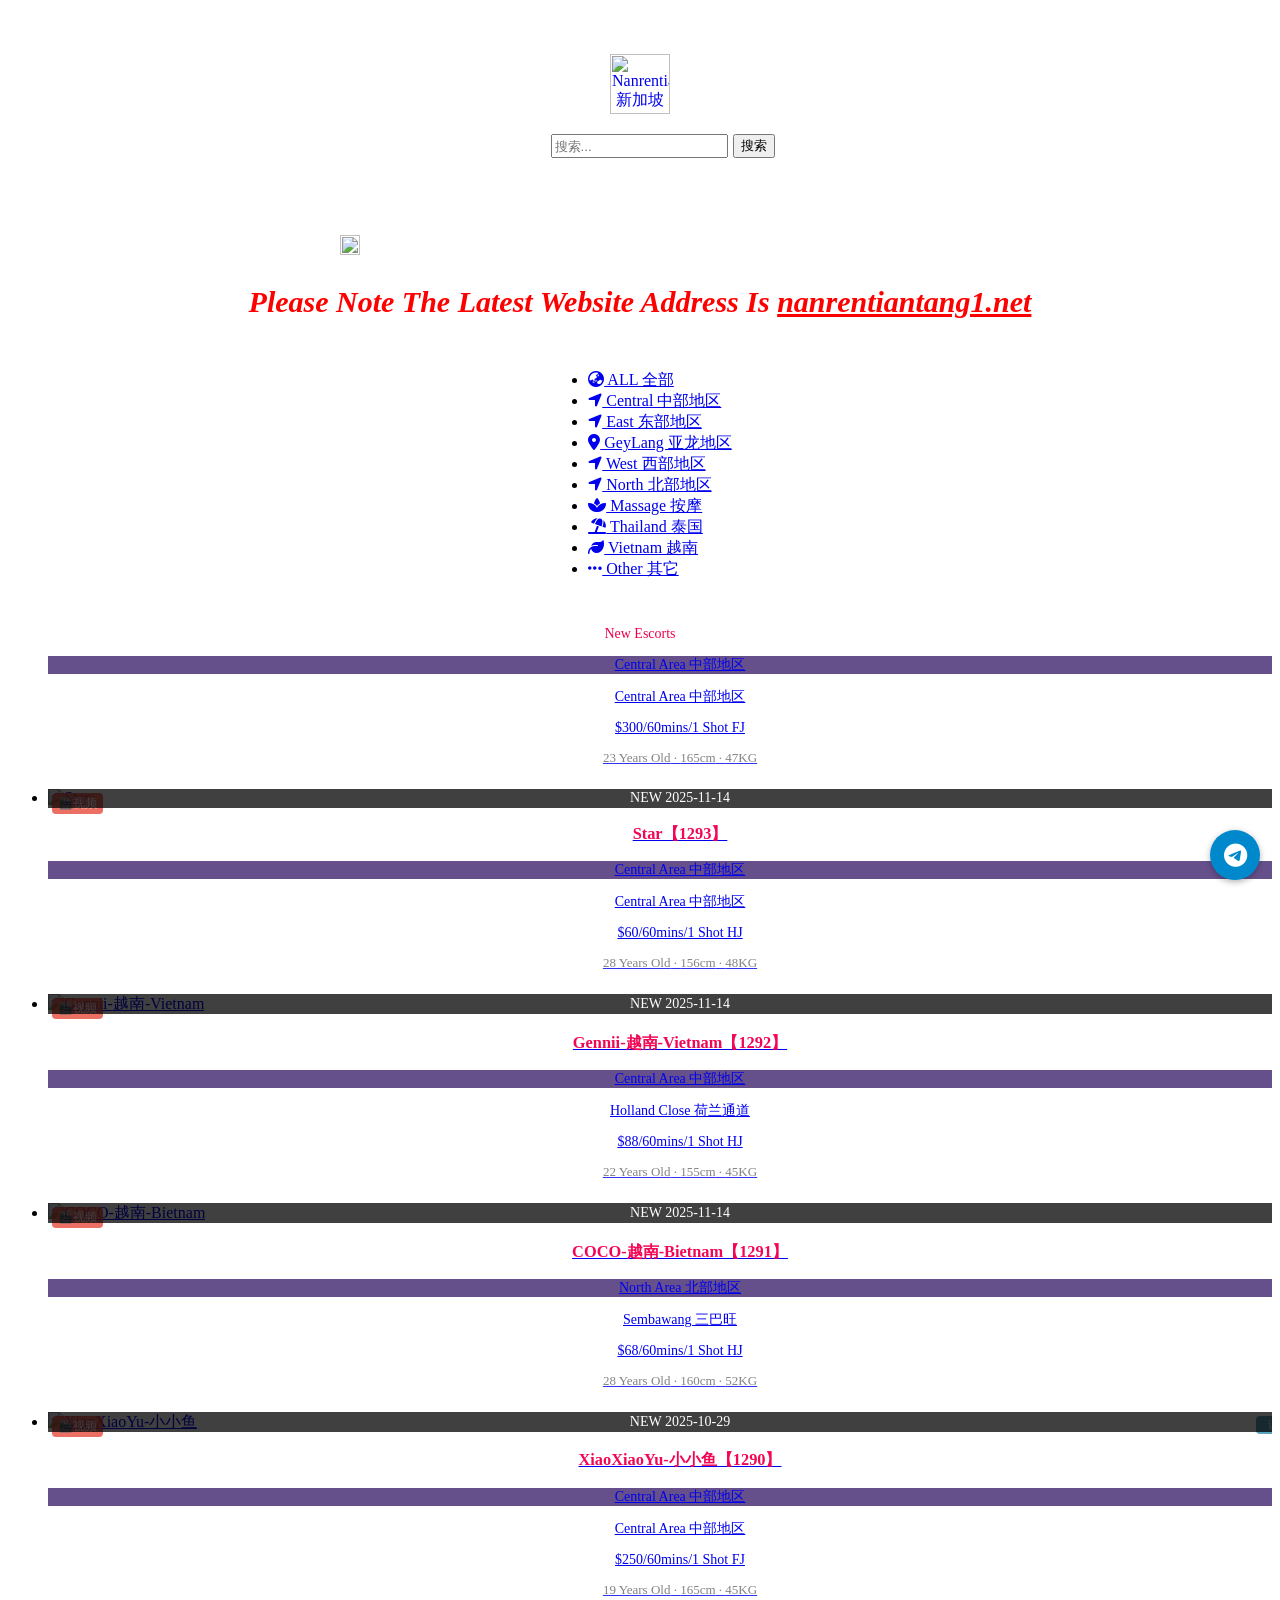
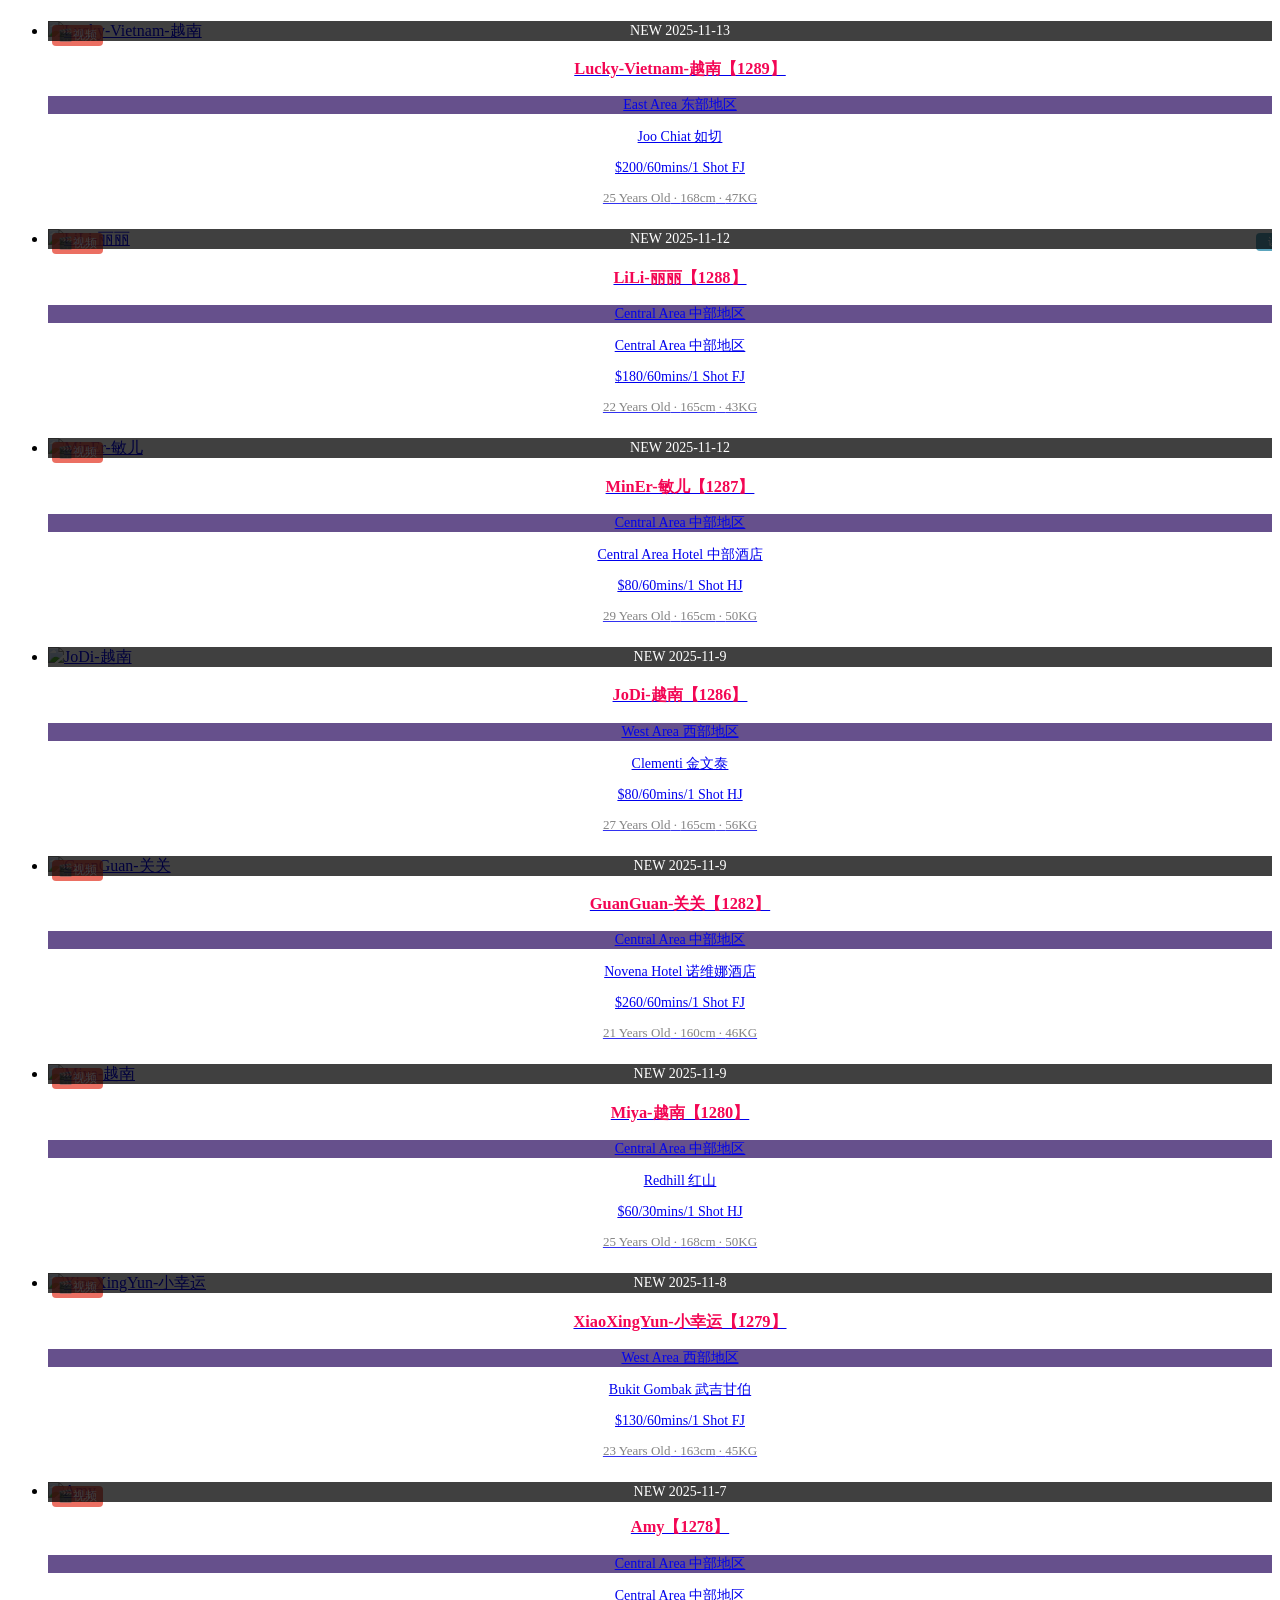
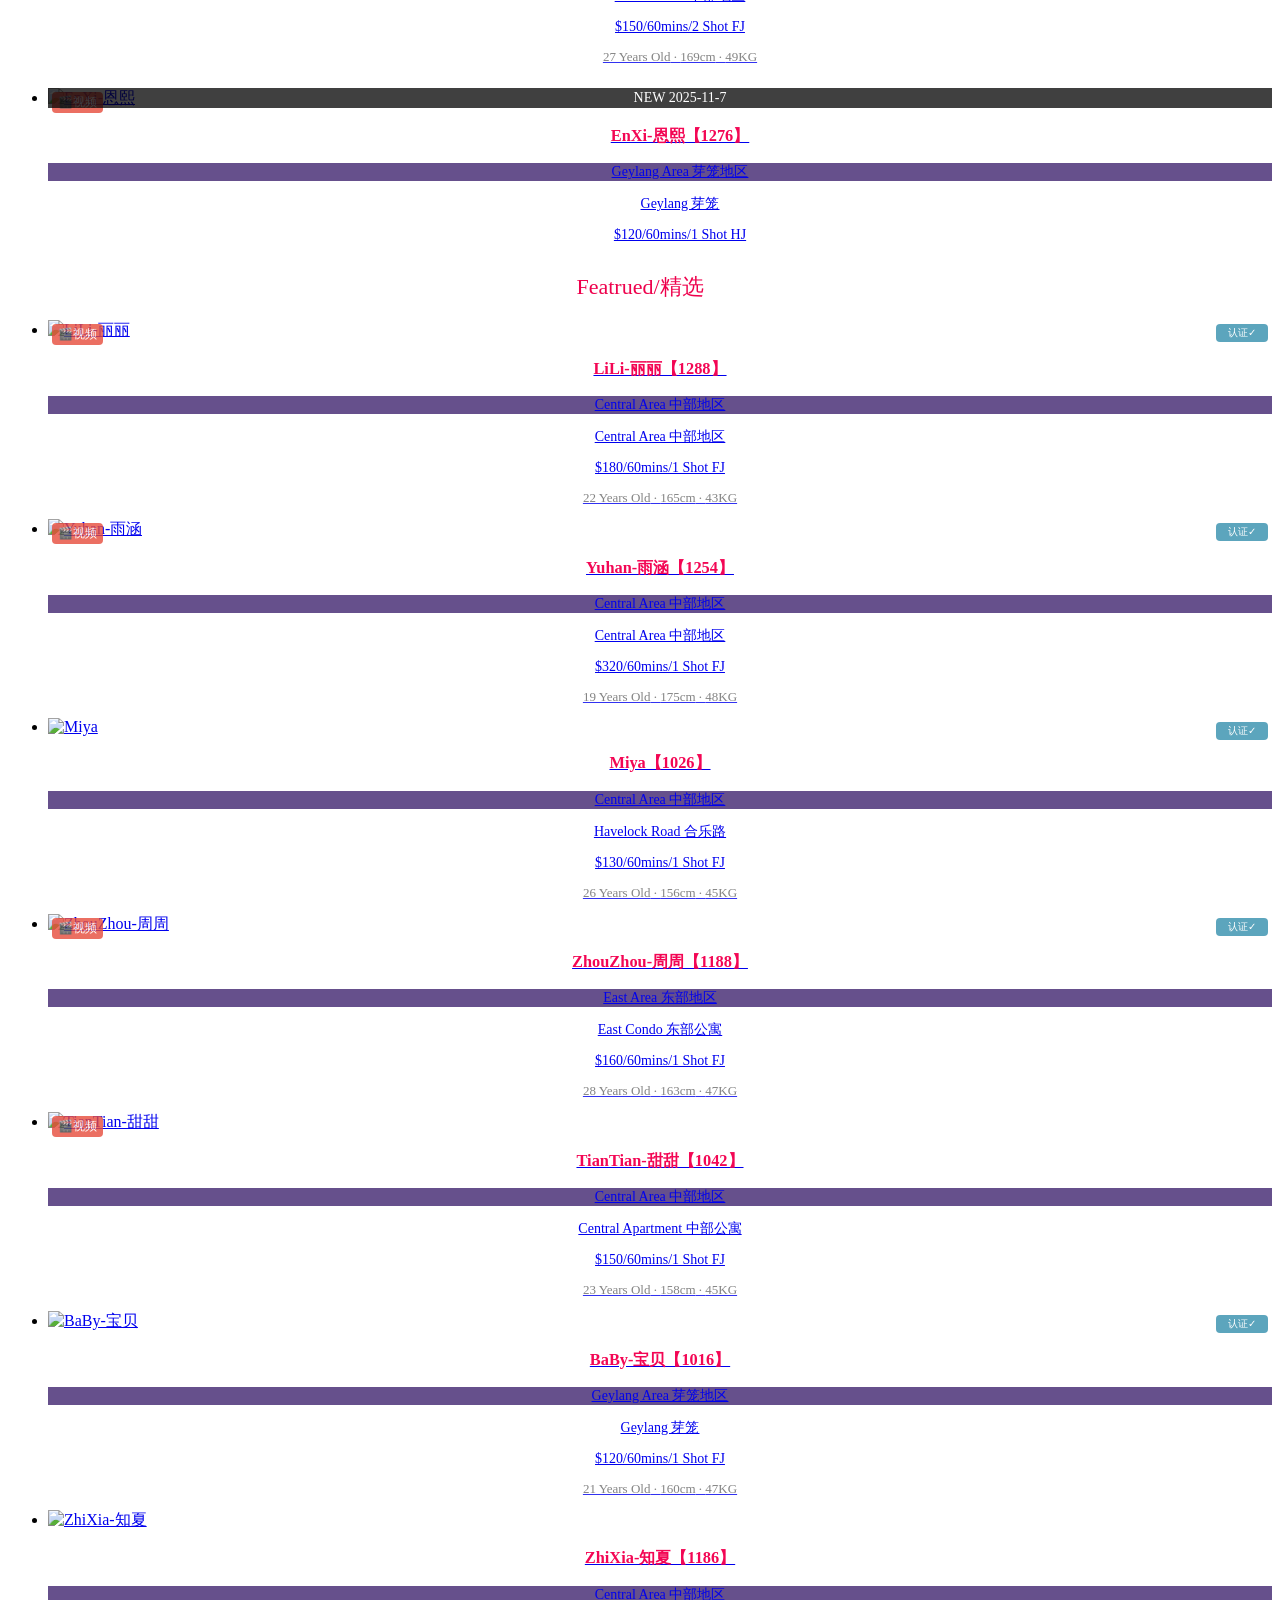
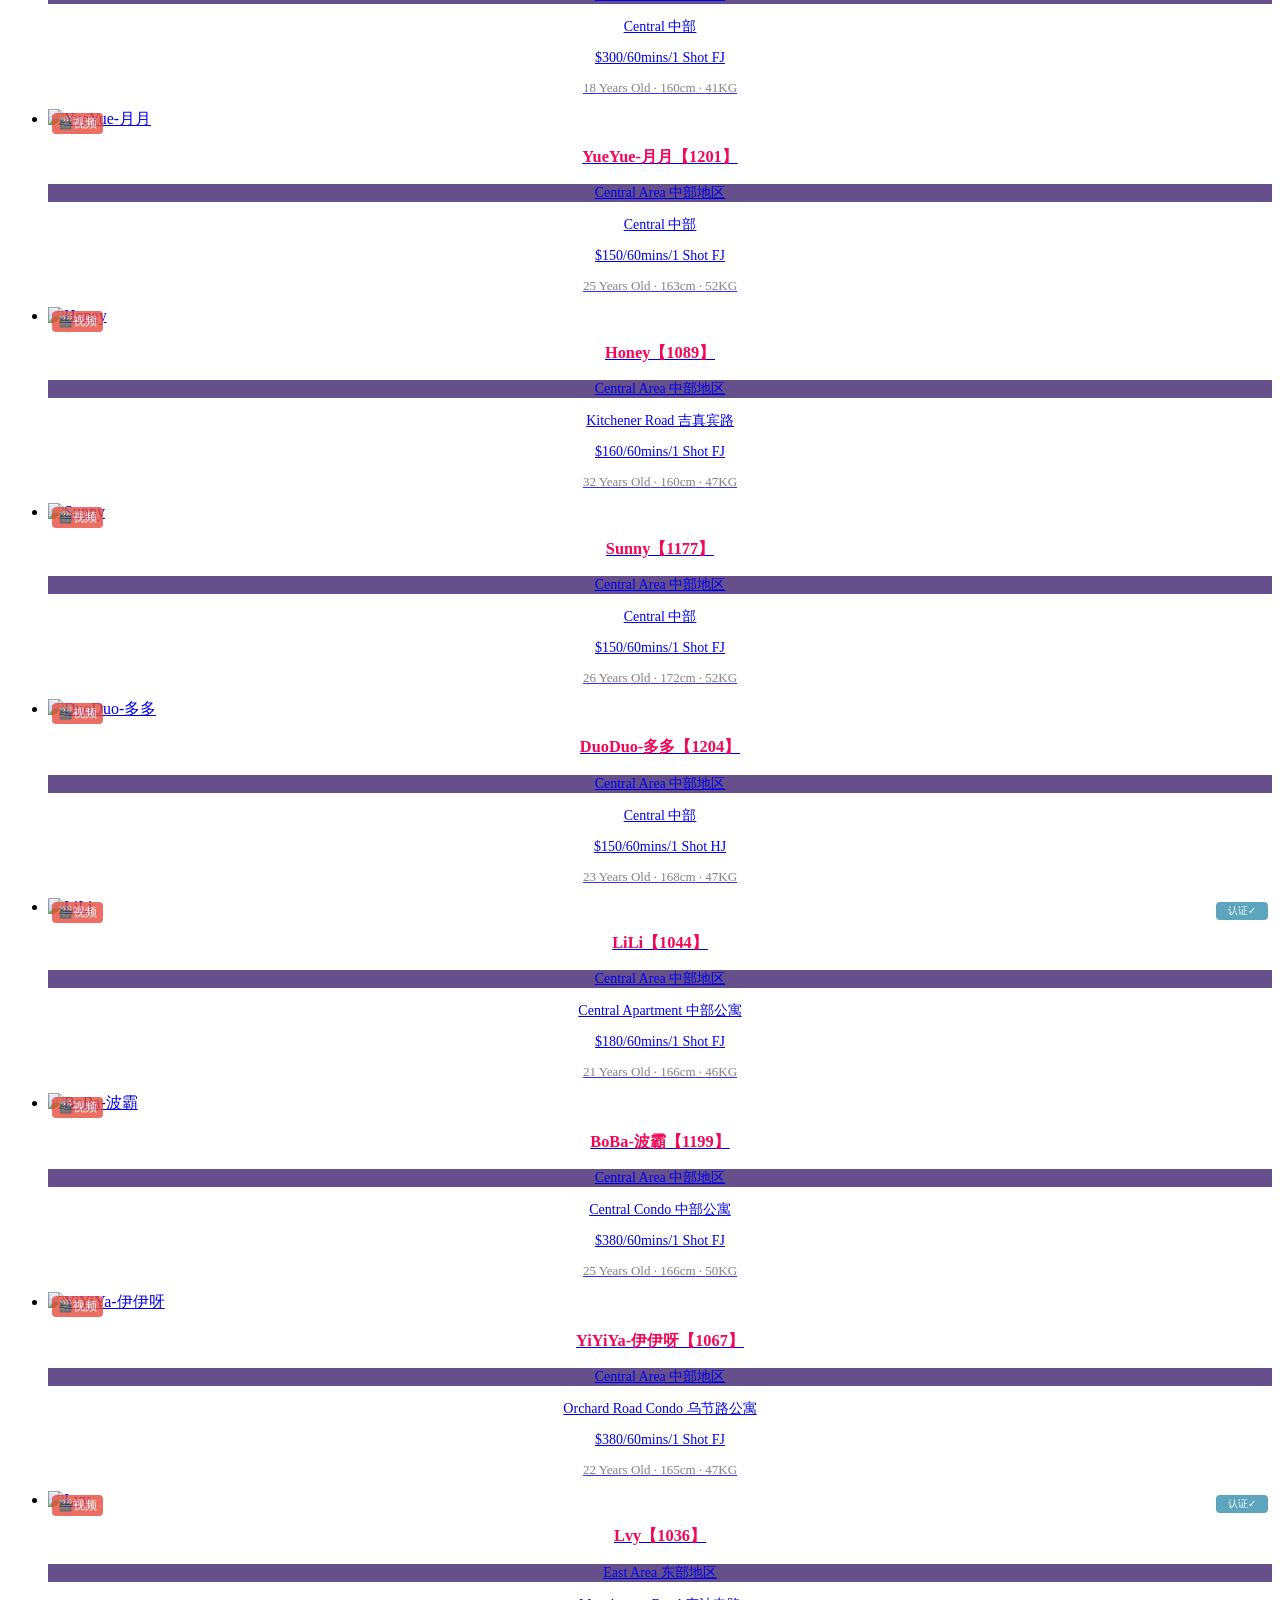
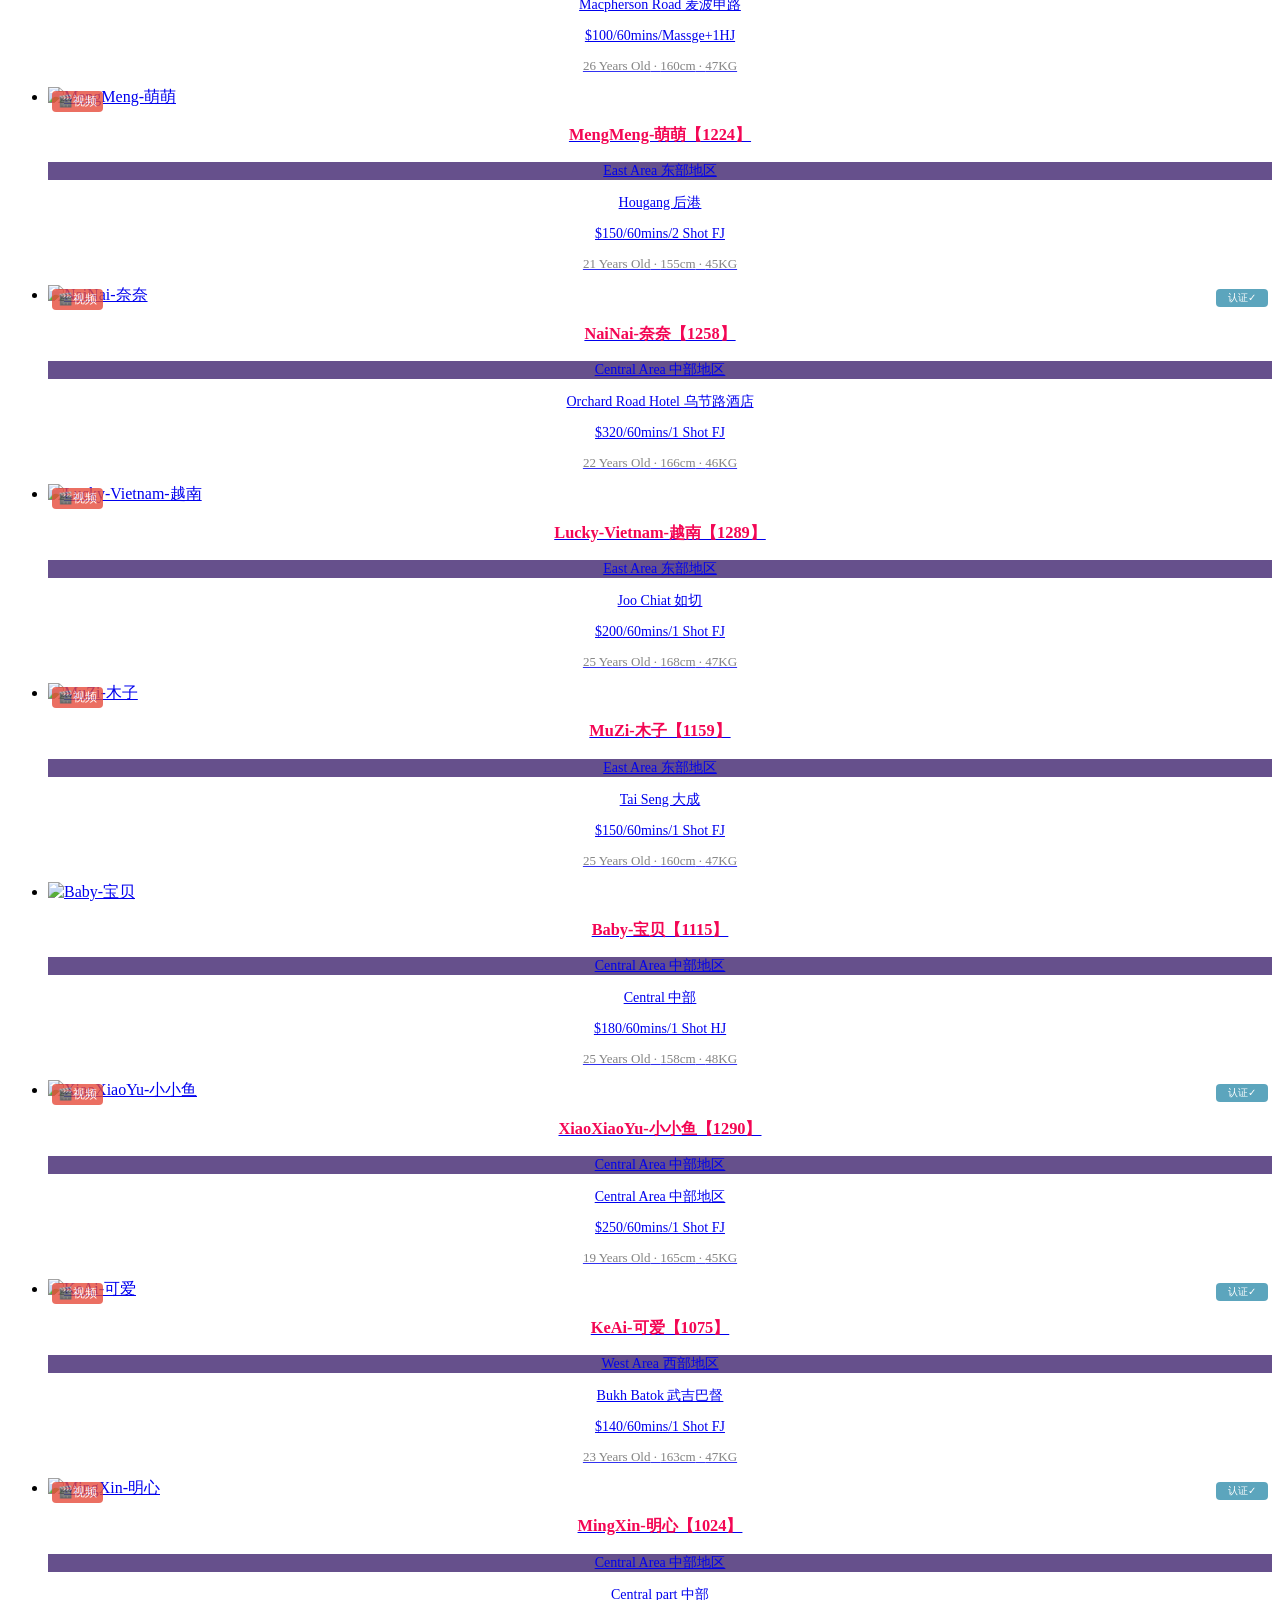
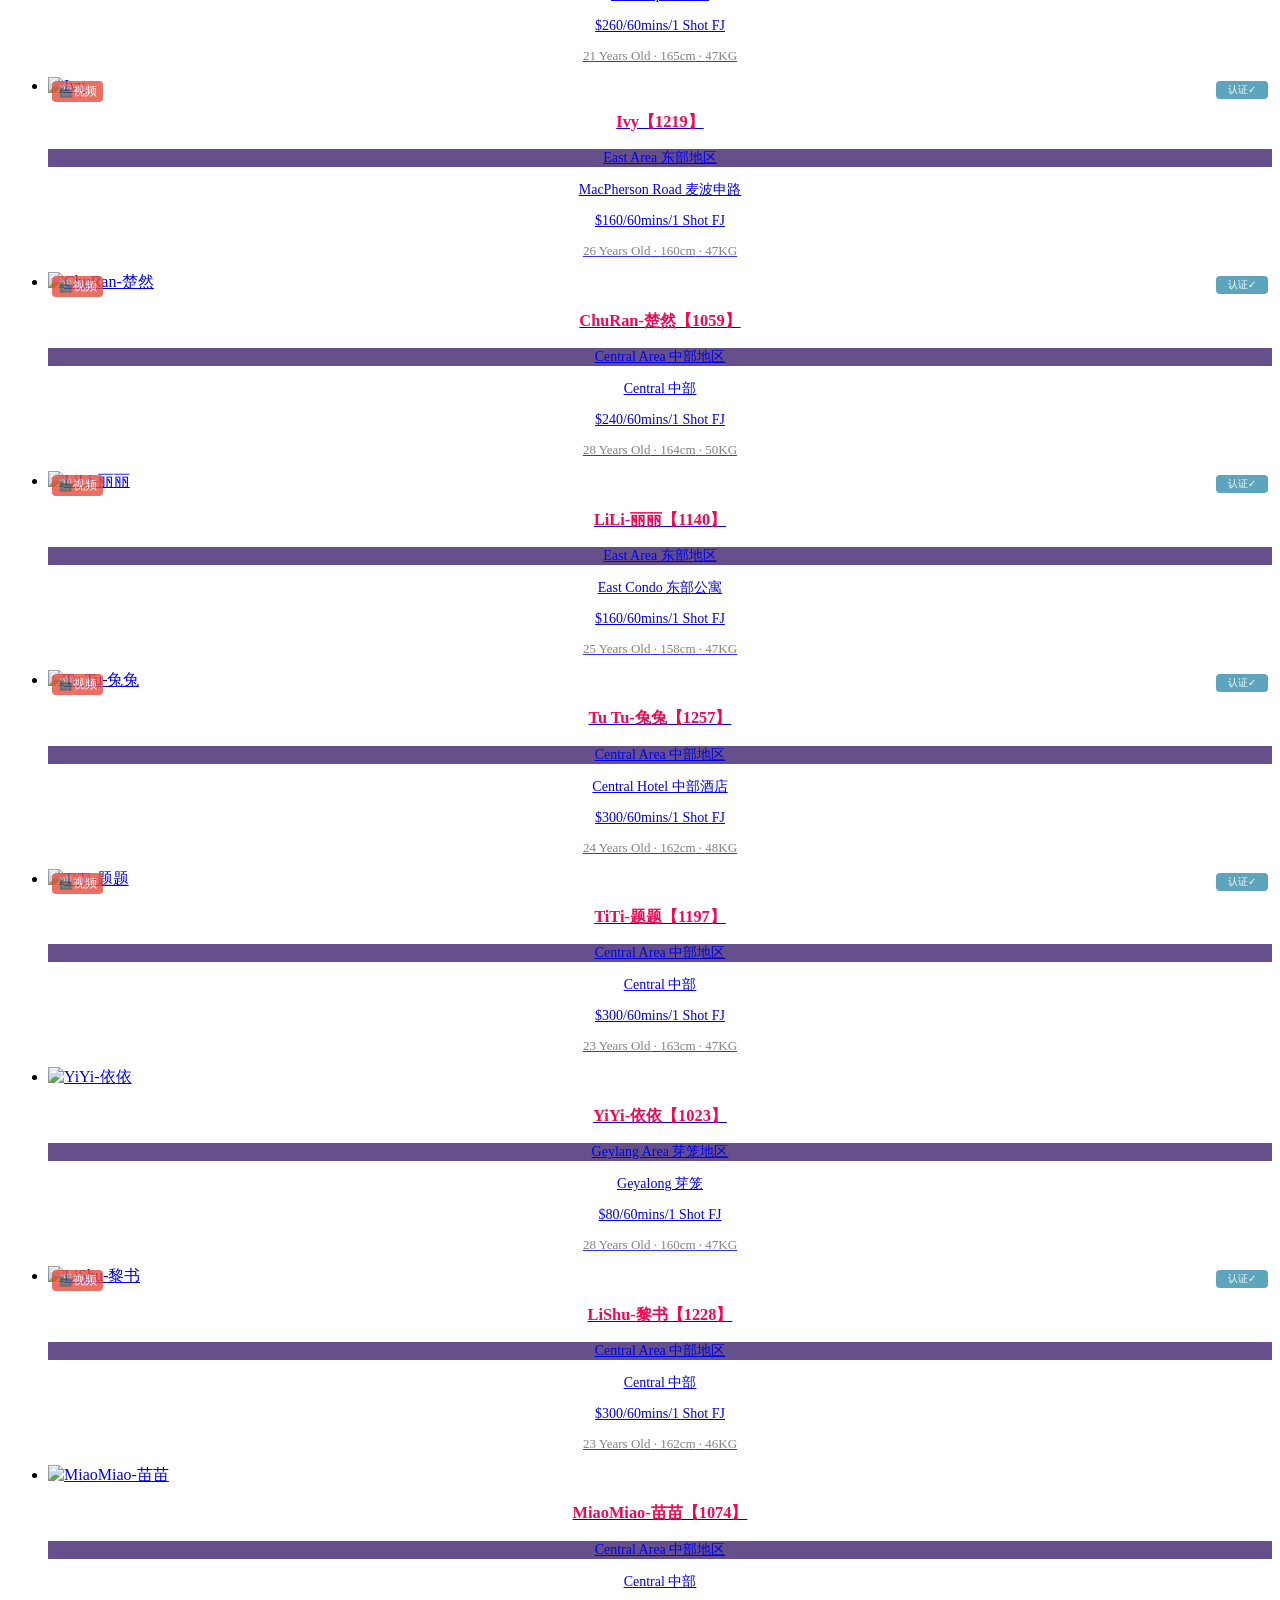
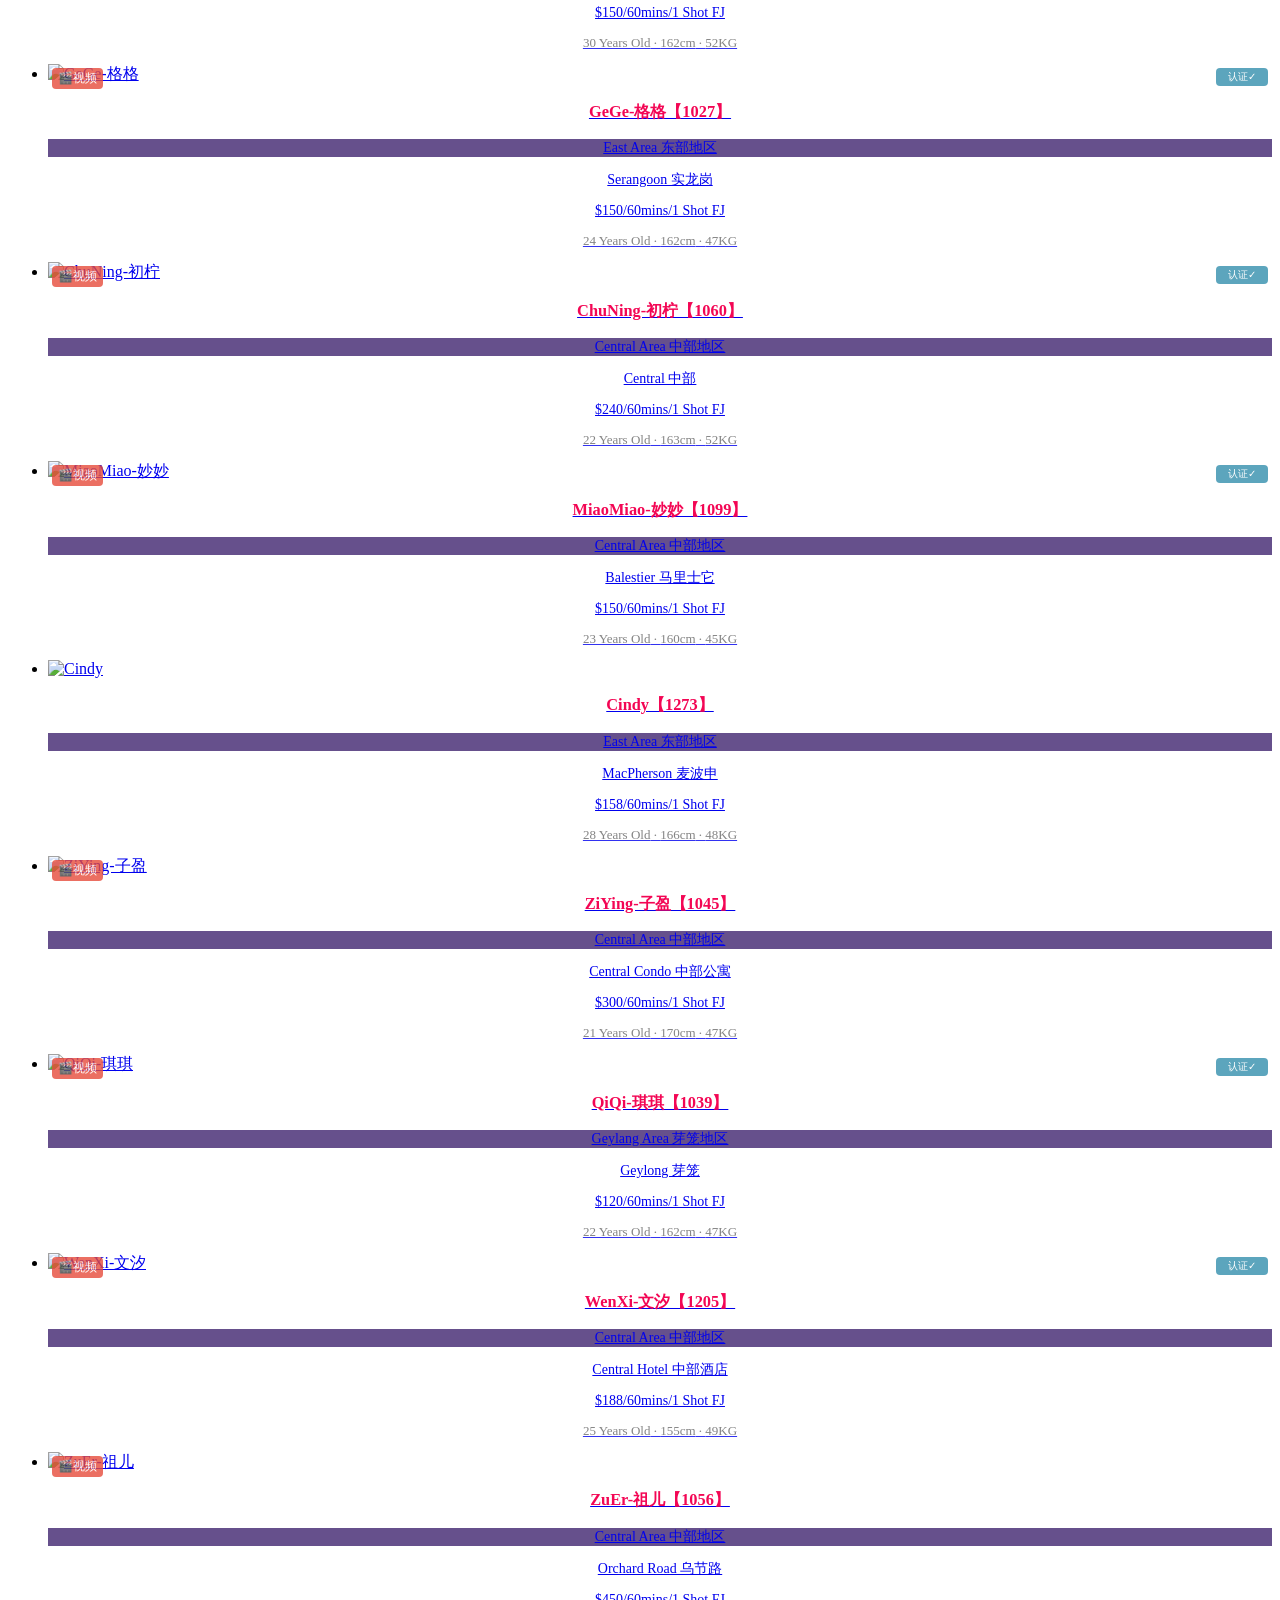
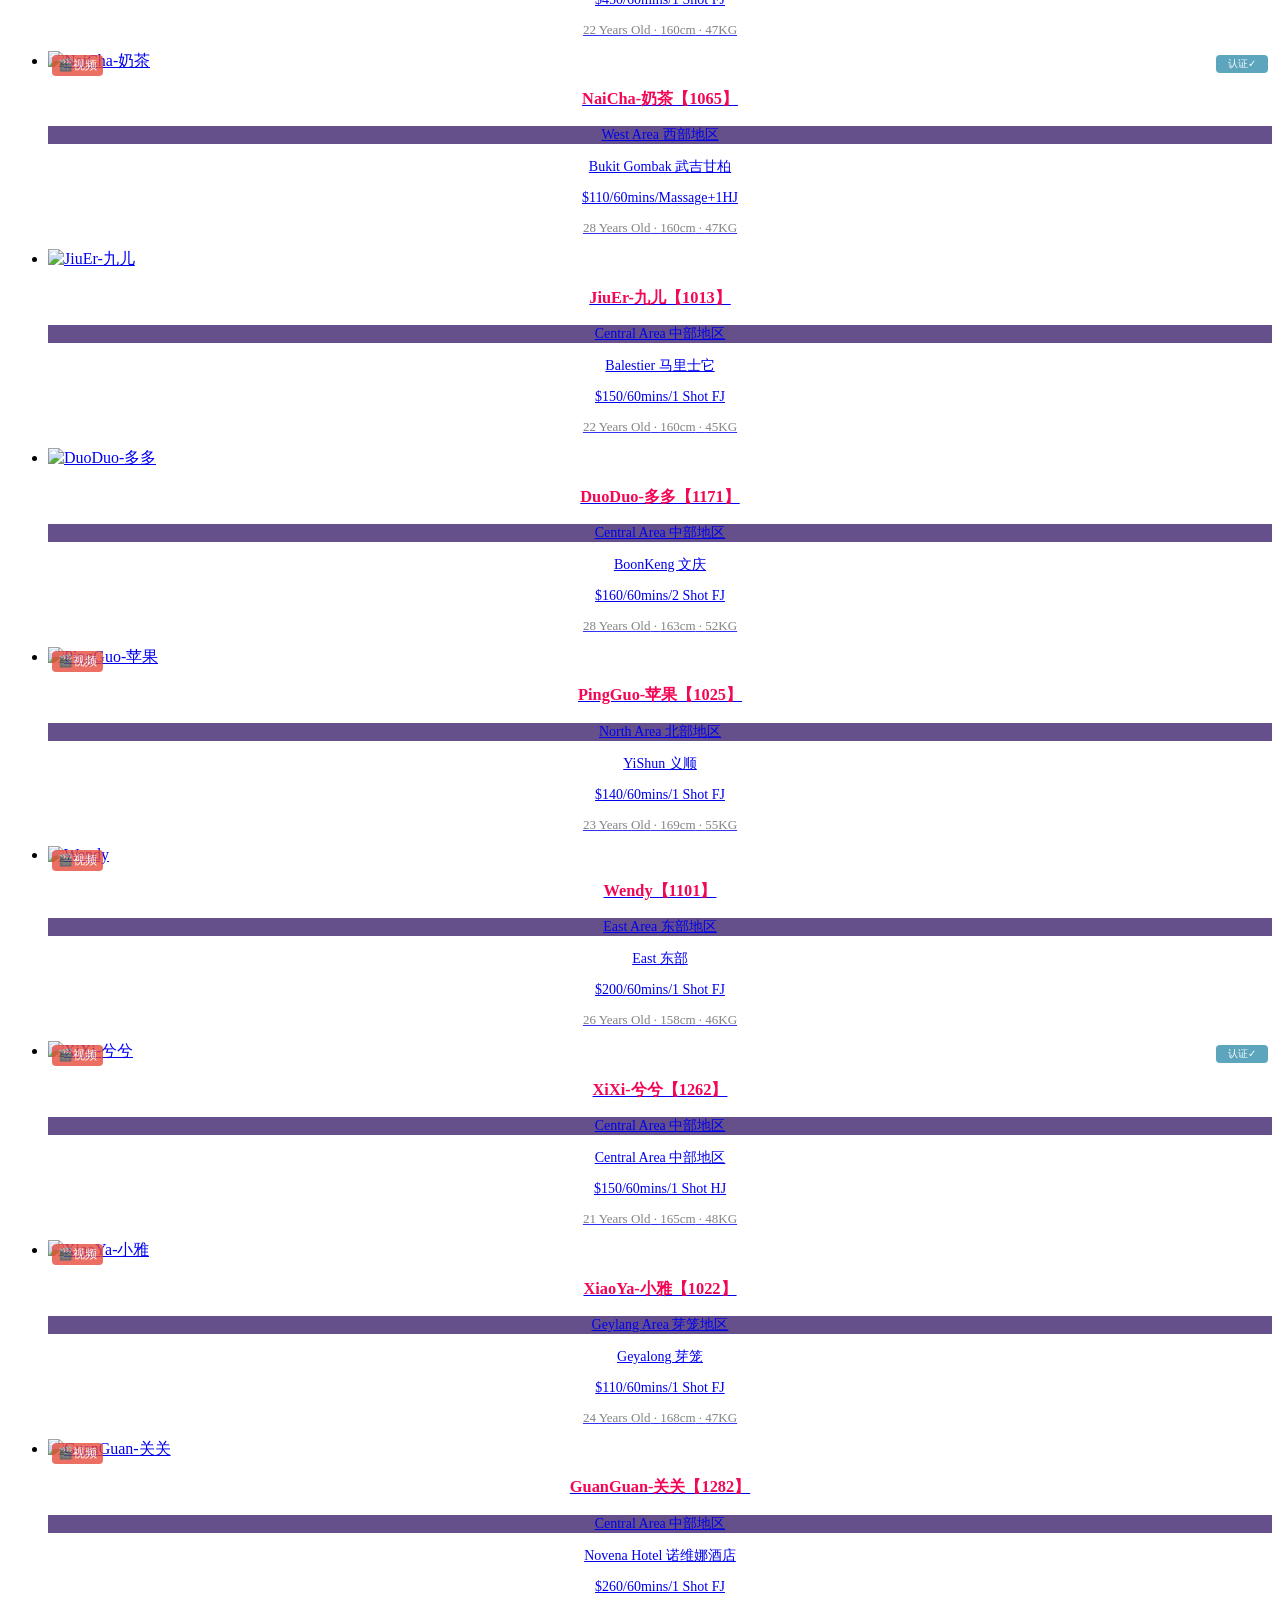
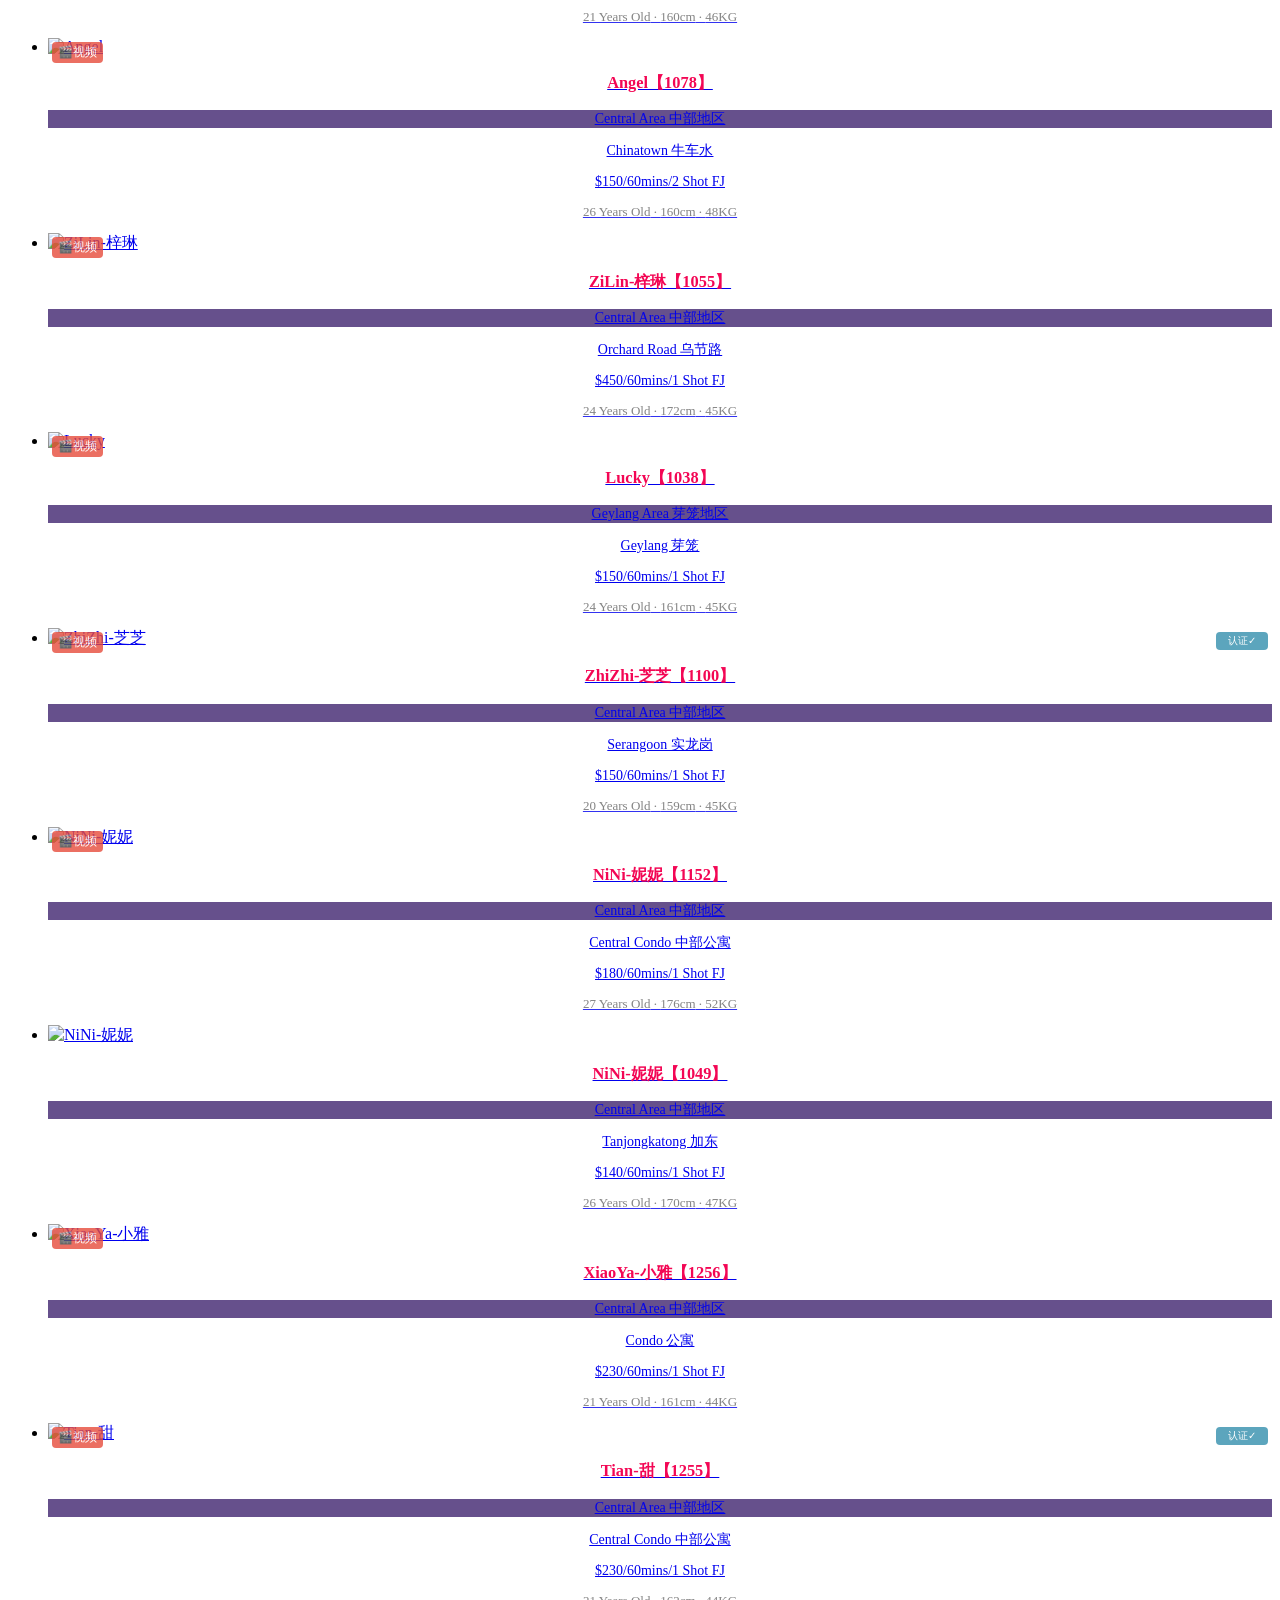
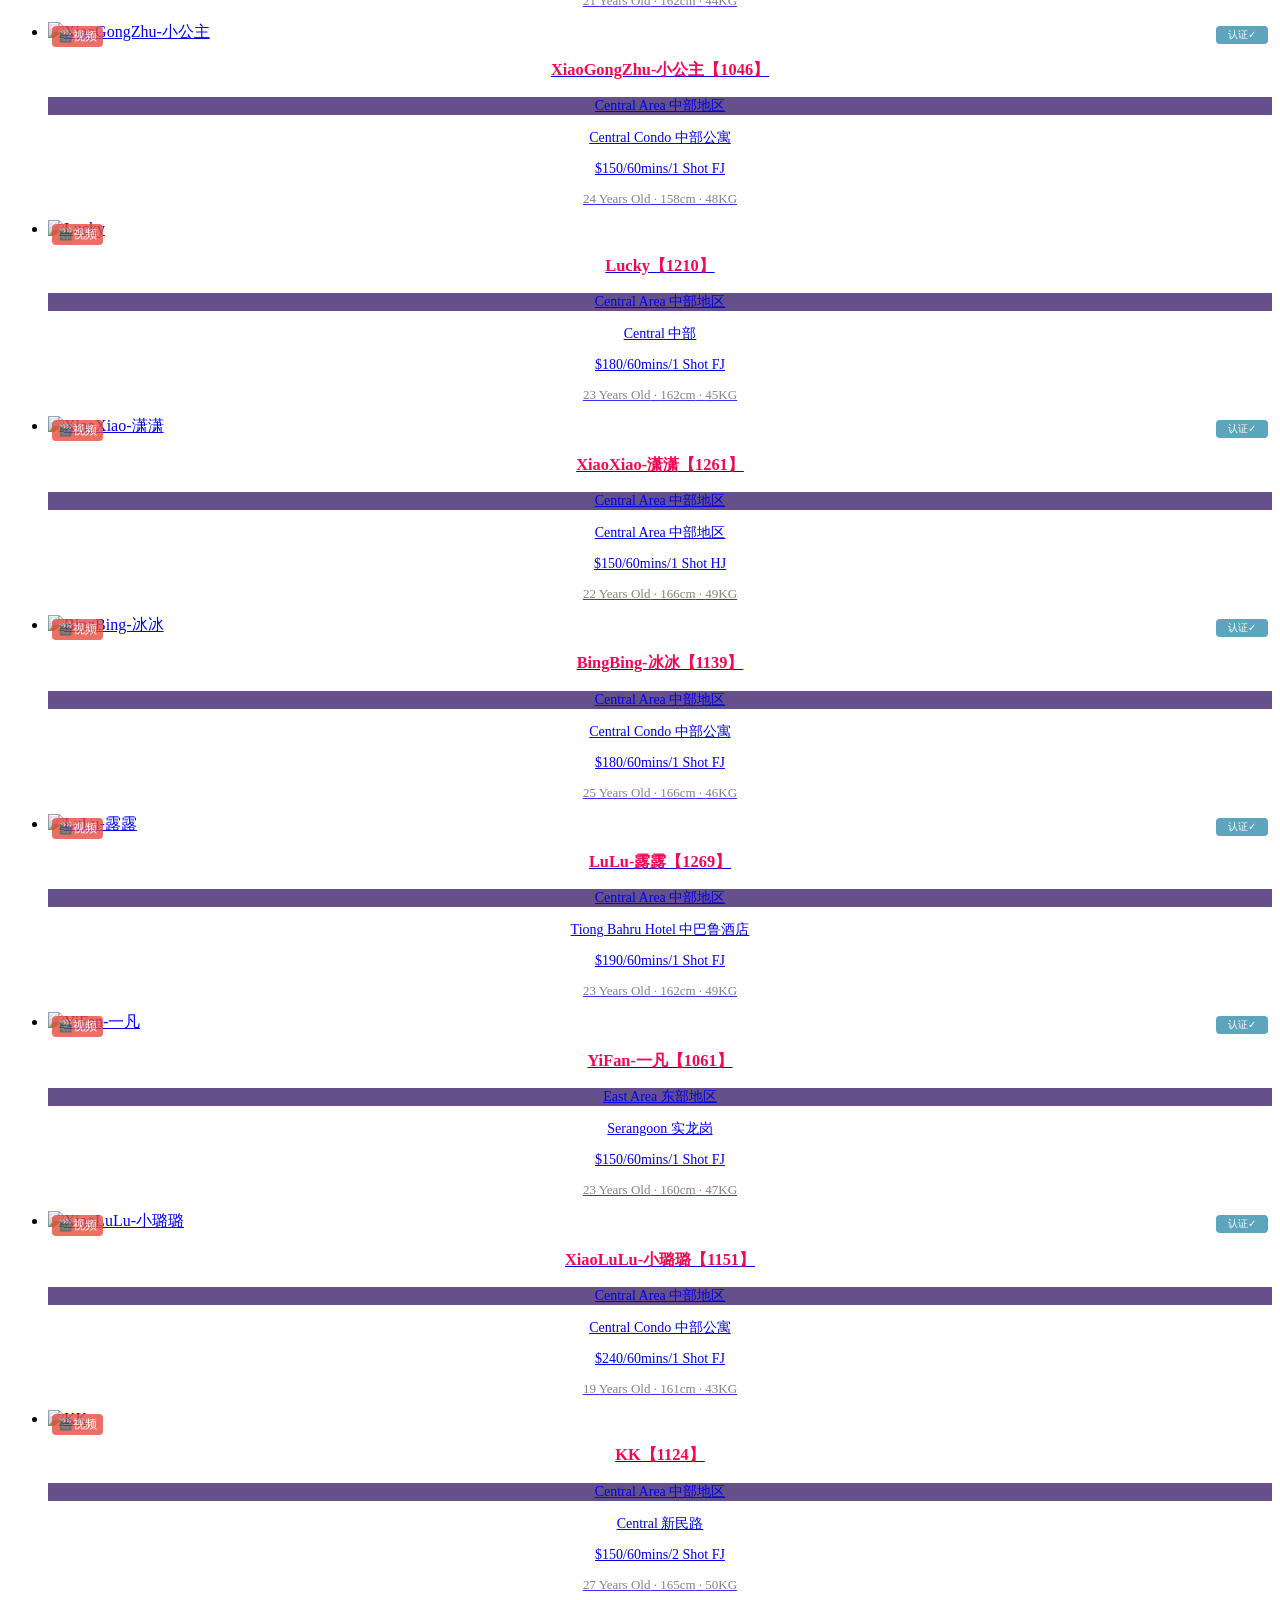
==== commit b4fc51ce: "Update index.html" ====
--- a/index.html
+++ b/index.html
@@ -38,6 +38,7 @@
     <!-- Additional Metadata -->
     <meta name="geo.region" content="SG">
     <meta name="geo.placename" content="Singapore">
+<meta name="viewport" content="width=device-width, initial-scale=1, maximum-scale=1">
 
 
     <link rel="icon" type="image/png"
@@ -47,11 +48,24 @@
     <link rel="stylesheet"
         href="https://cdn.shortpixel.ai/client/q_loseless,ret_wait/https://miuohcetrjihx34xc.com/nanrentiantang/style.css">
 
-    <style>
-        * {
-            scroll-behavior: smooth;
-        }
-    </style>
+   <style>
+  * {
+    scroll-behavior: smooth;
+  }
+
+  /* 只在手机上放大导航文字 */
+  @media (max-width: 768px) {
+    .menu a {
+      font-size: 18px; /* 调整到你觉得合适的大小 */
+    }
+
+    /* 如果图标和文字之间太挤，可以顺便调一下间距 */
+    .menu a i {
+      margin-right: 4px;
+    }
+  }
+</style>
+
 
 </head>
 
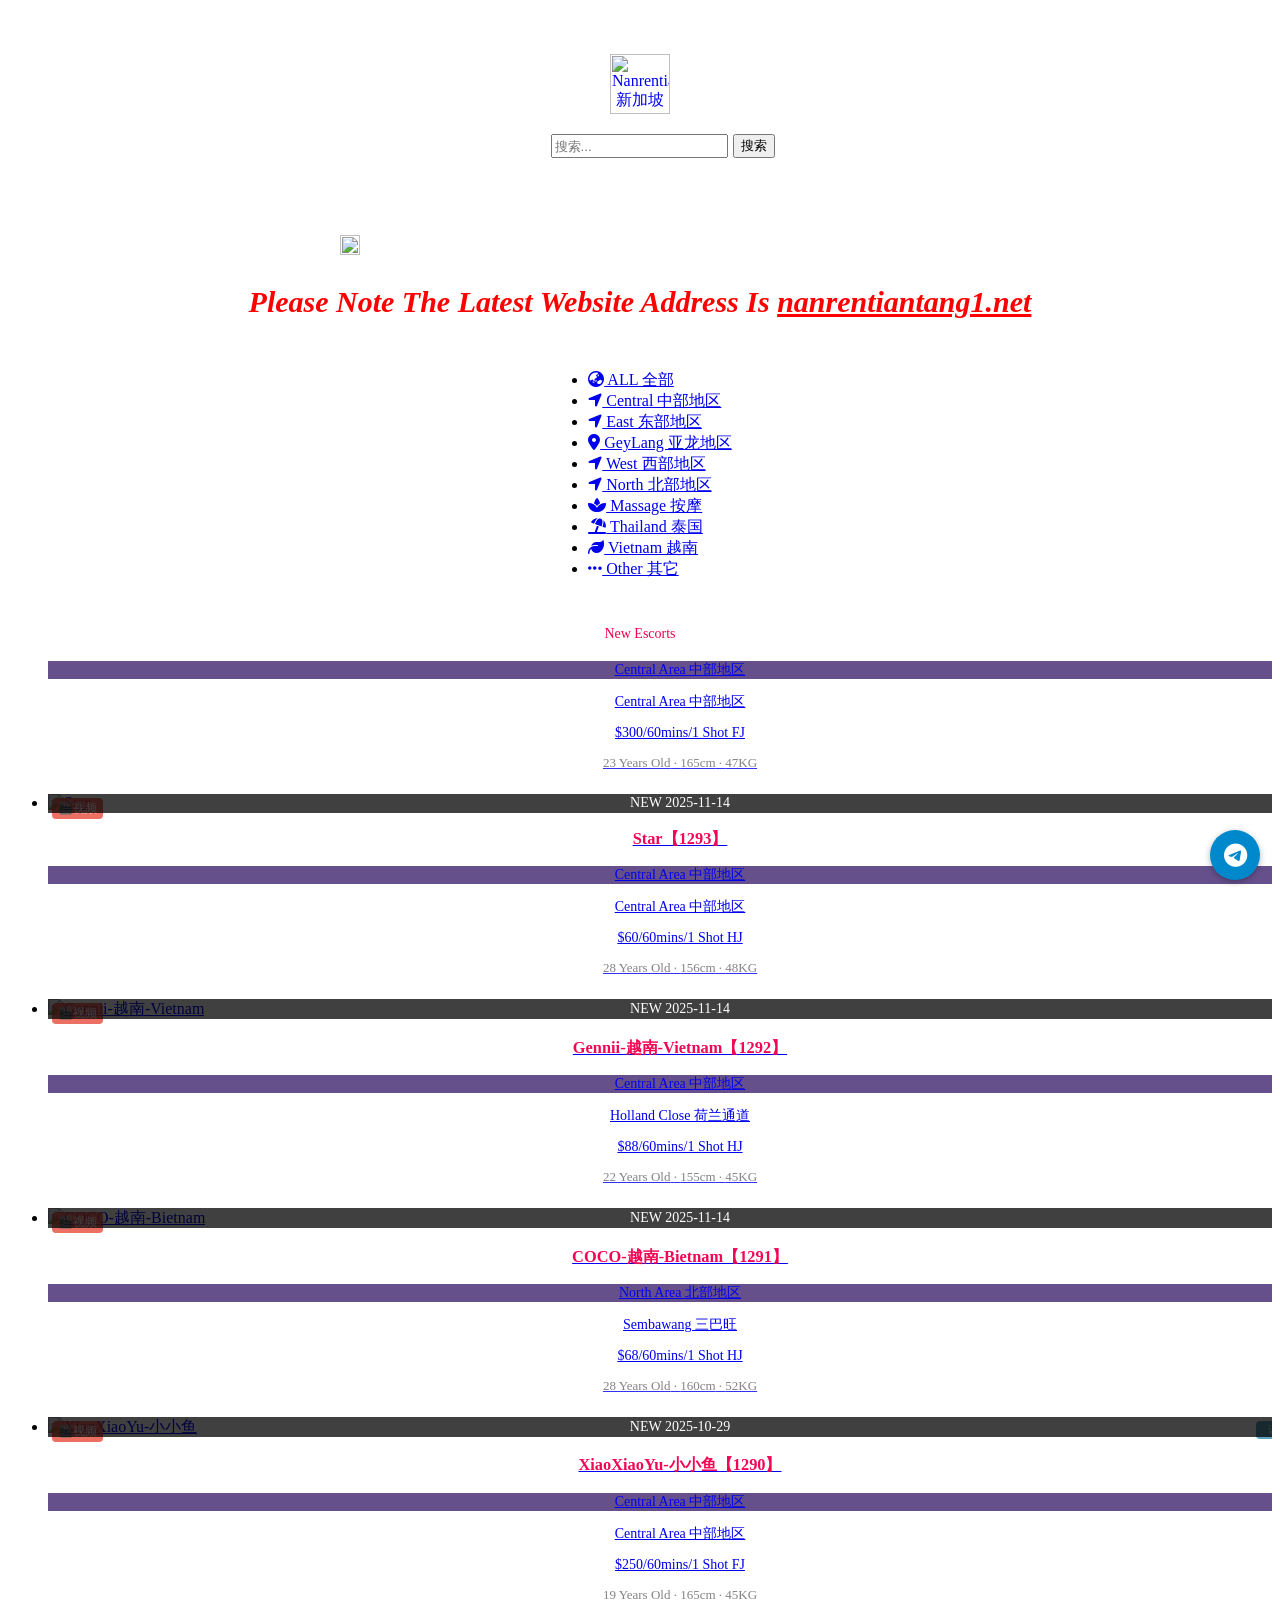
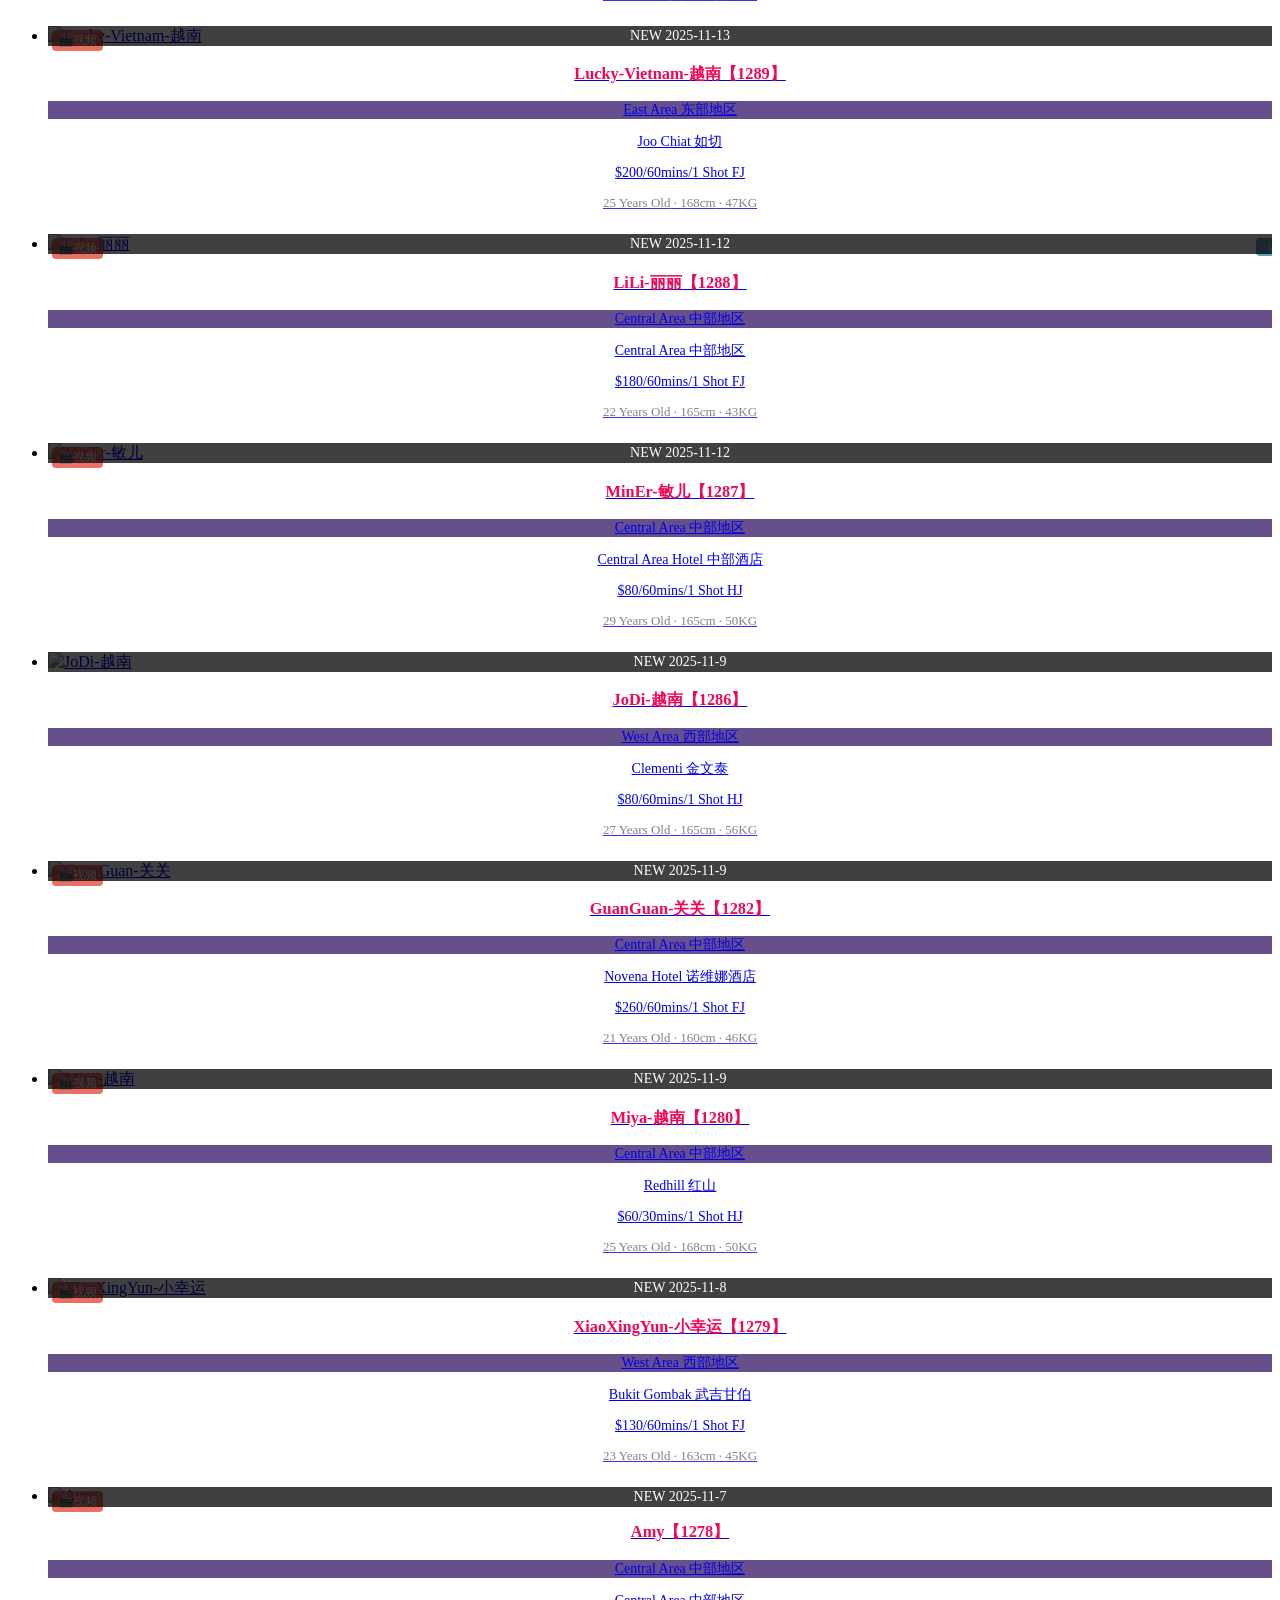
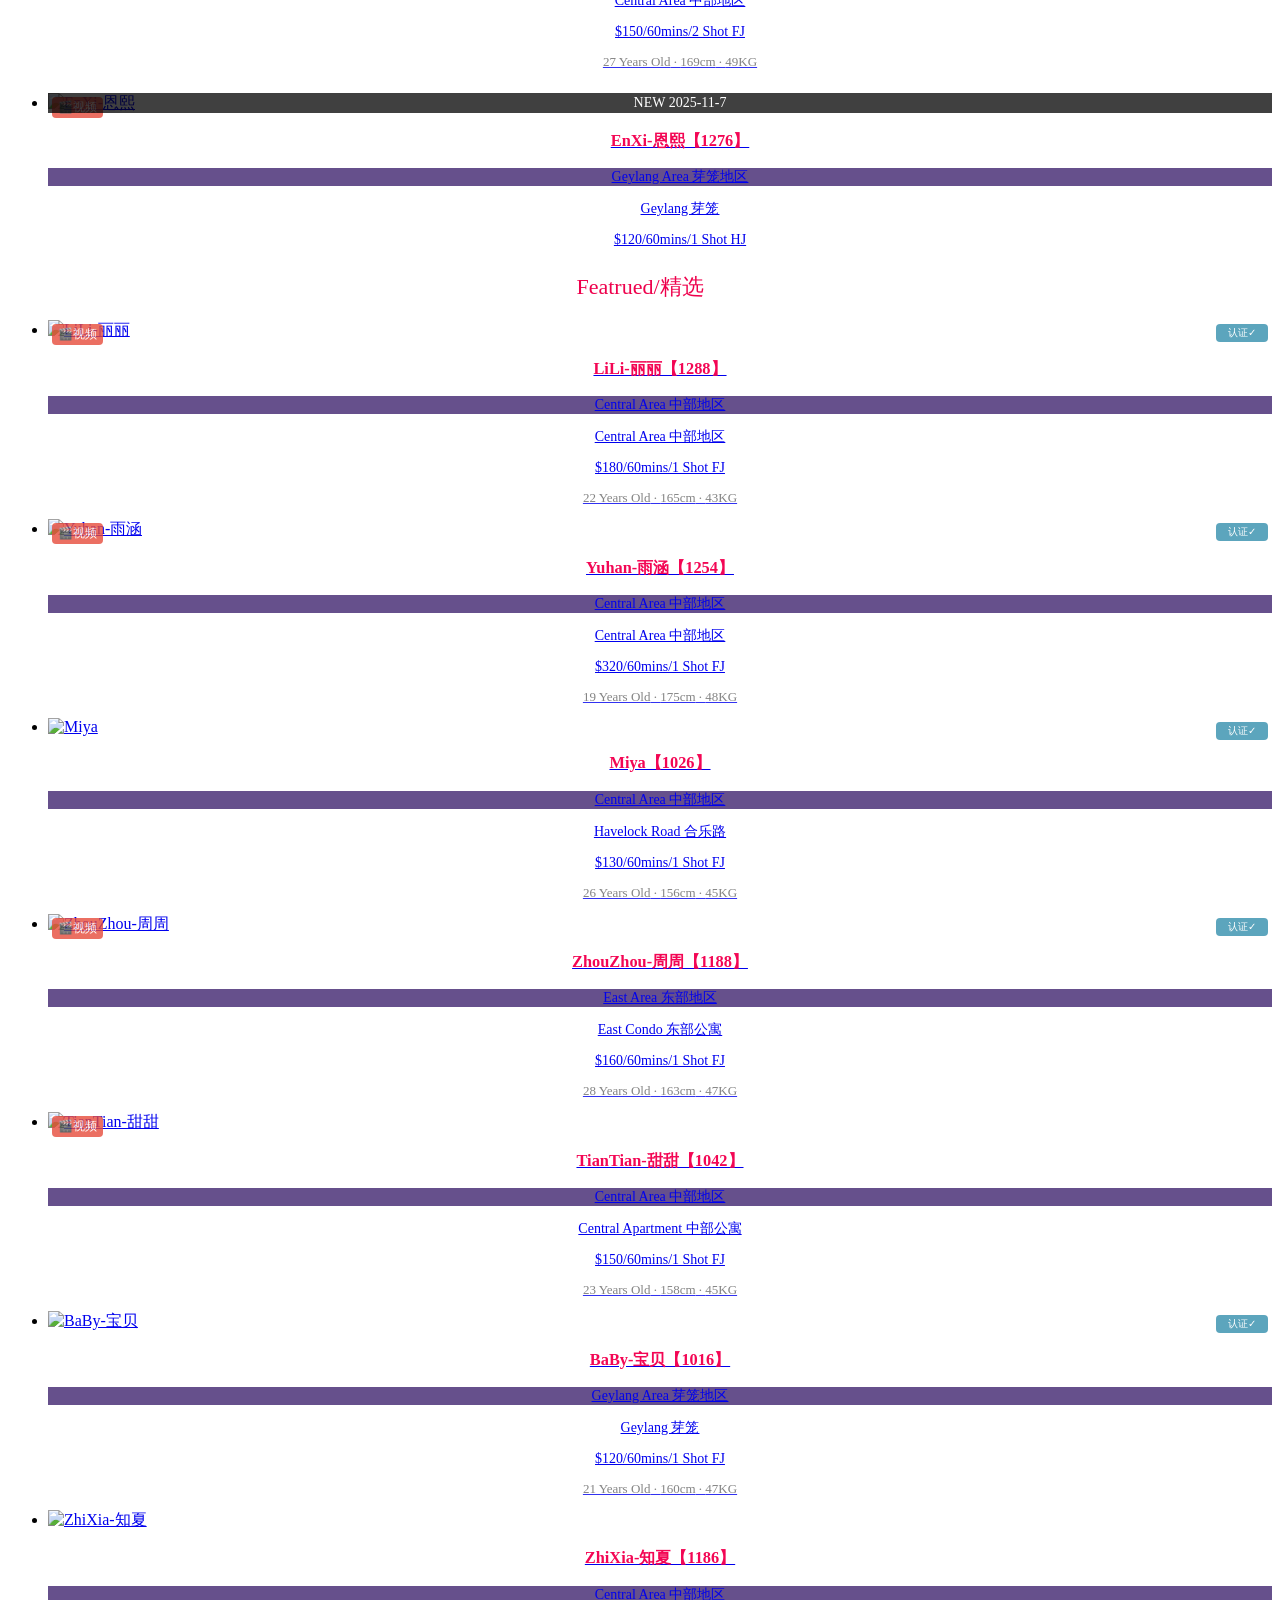
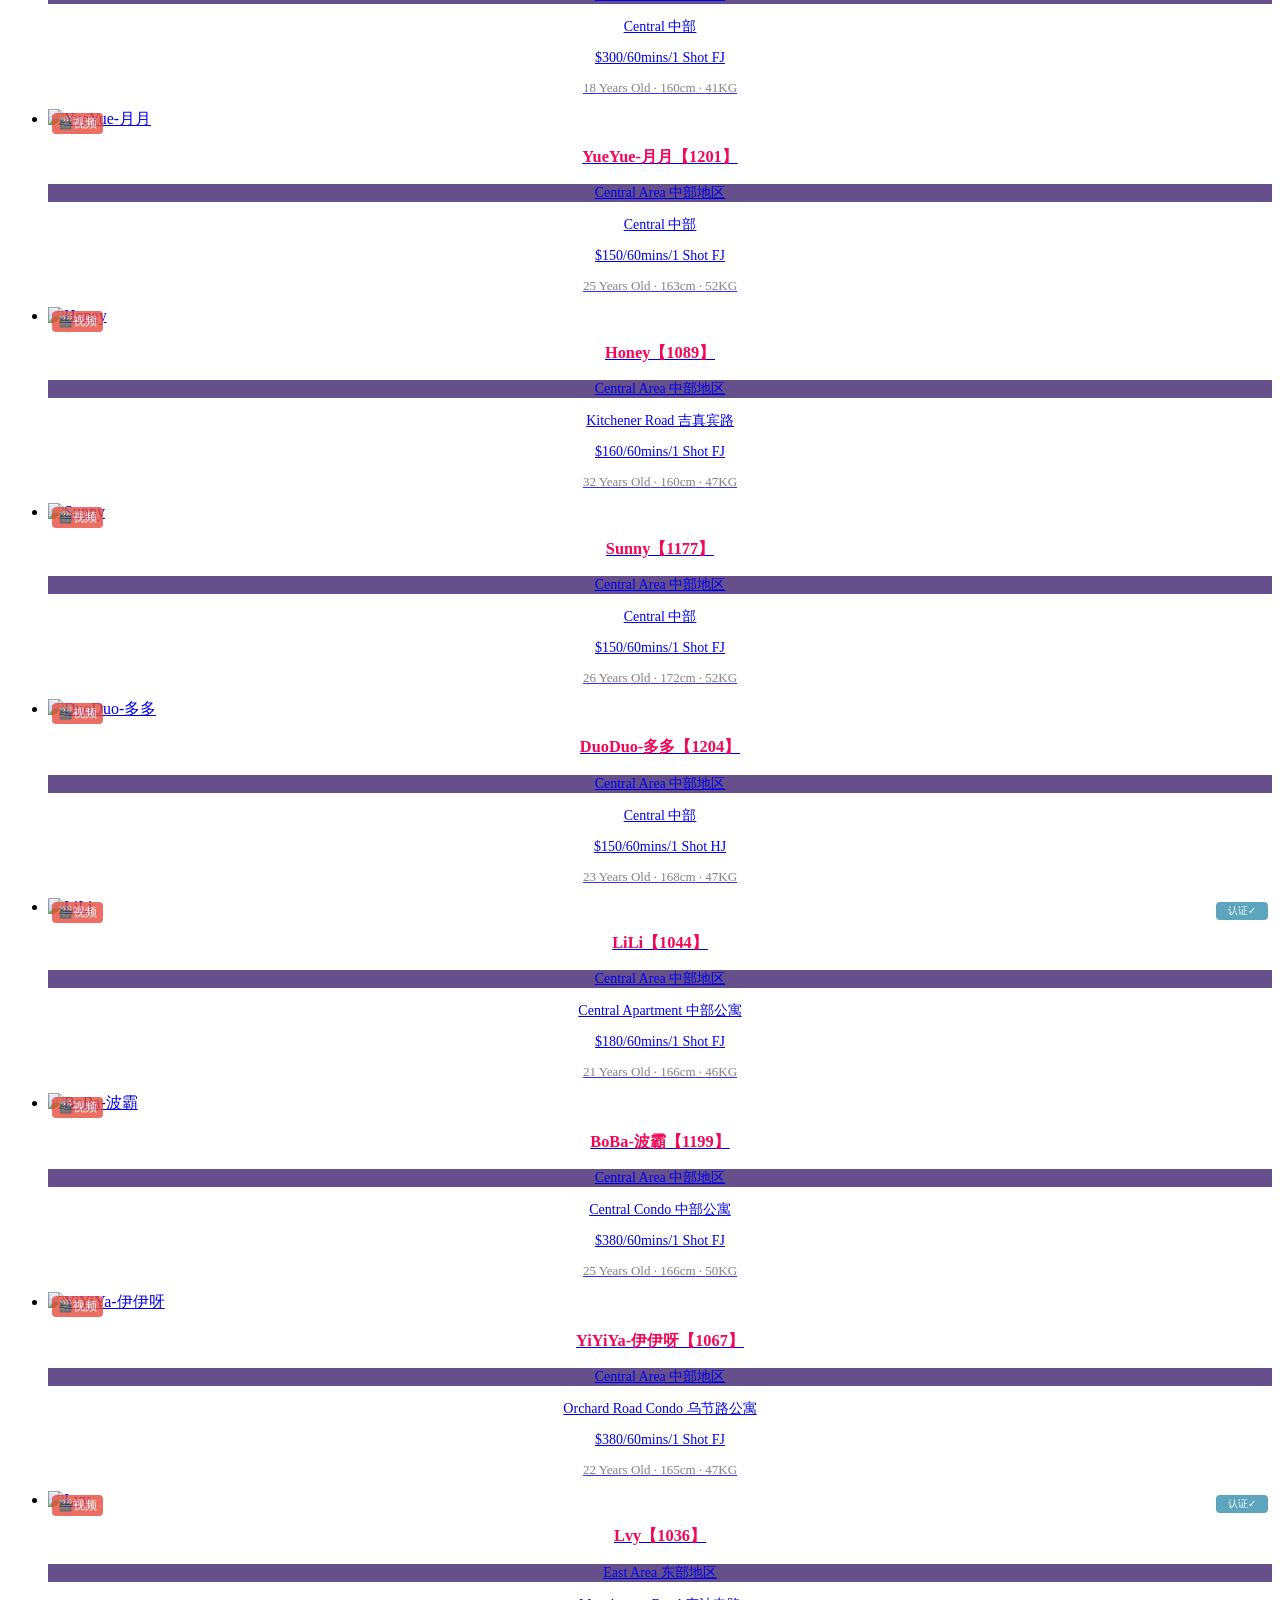
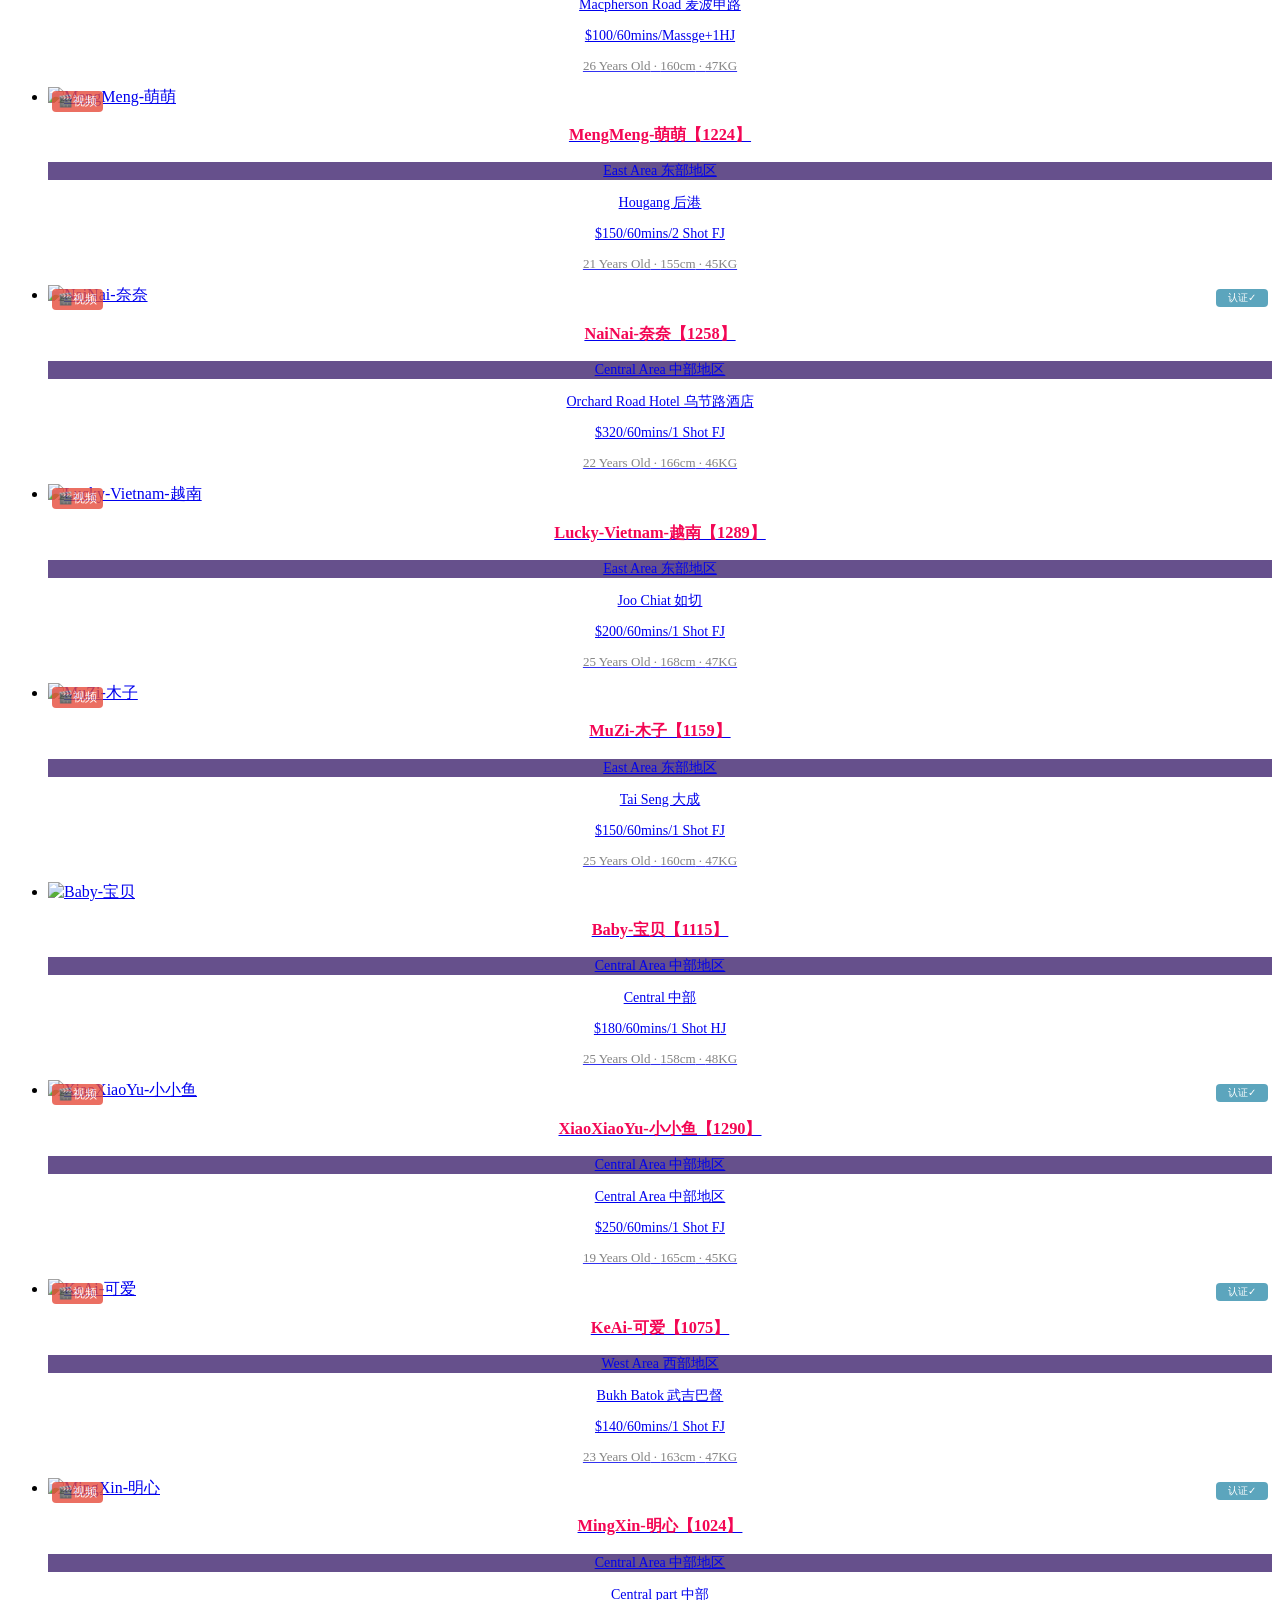
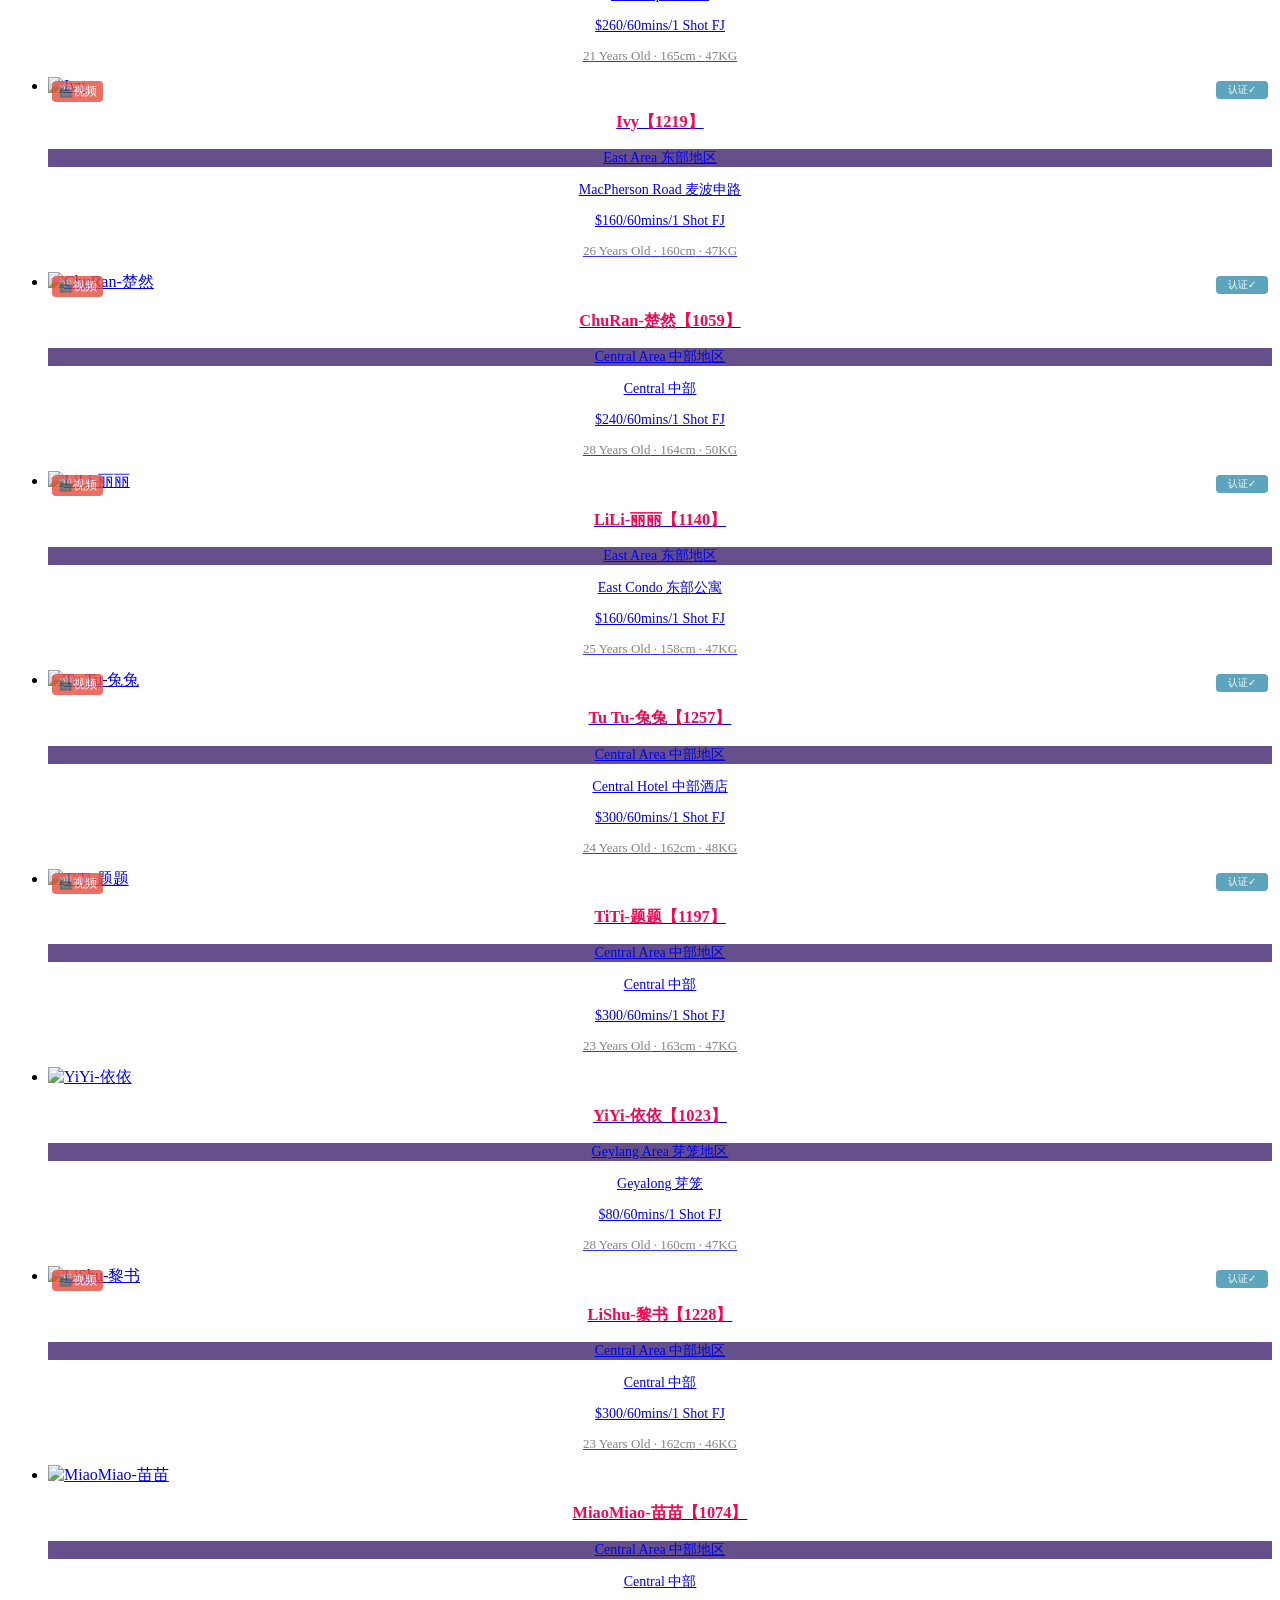
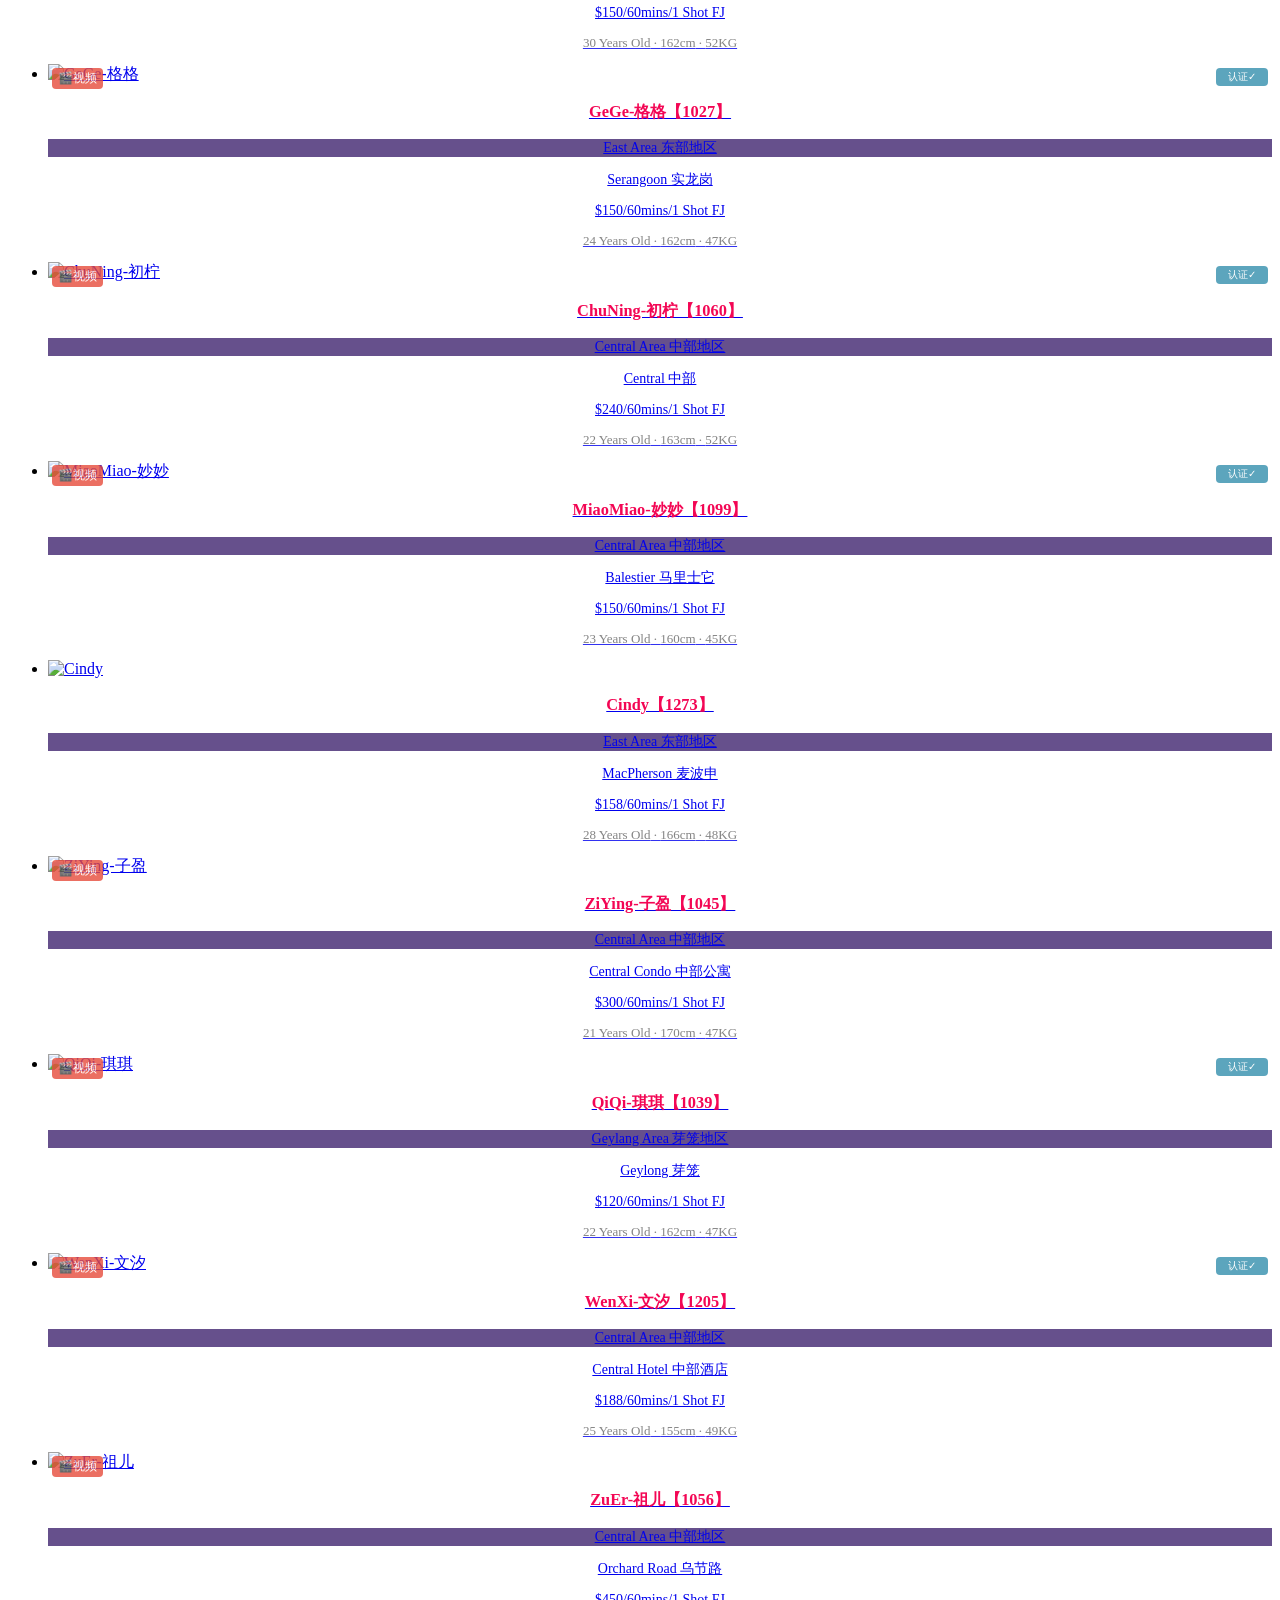
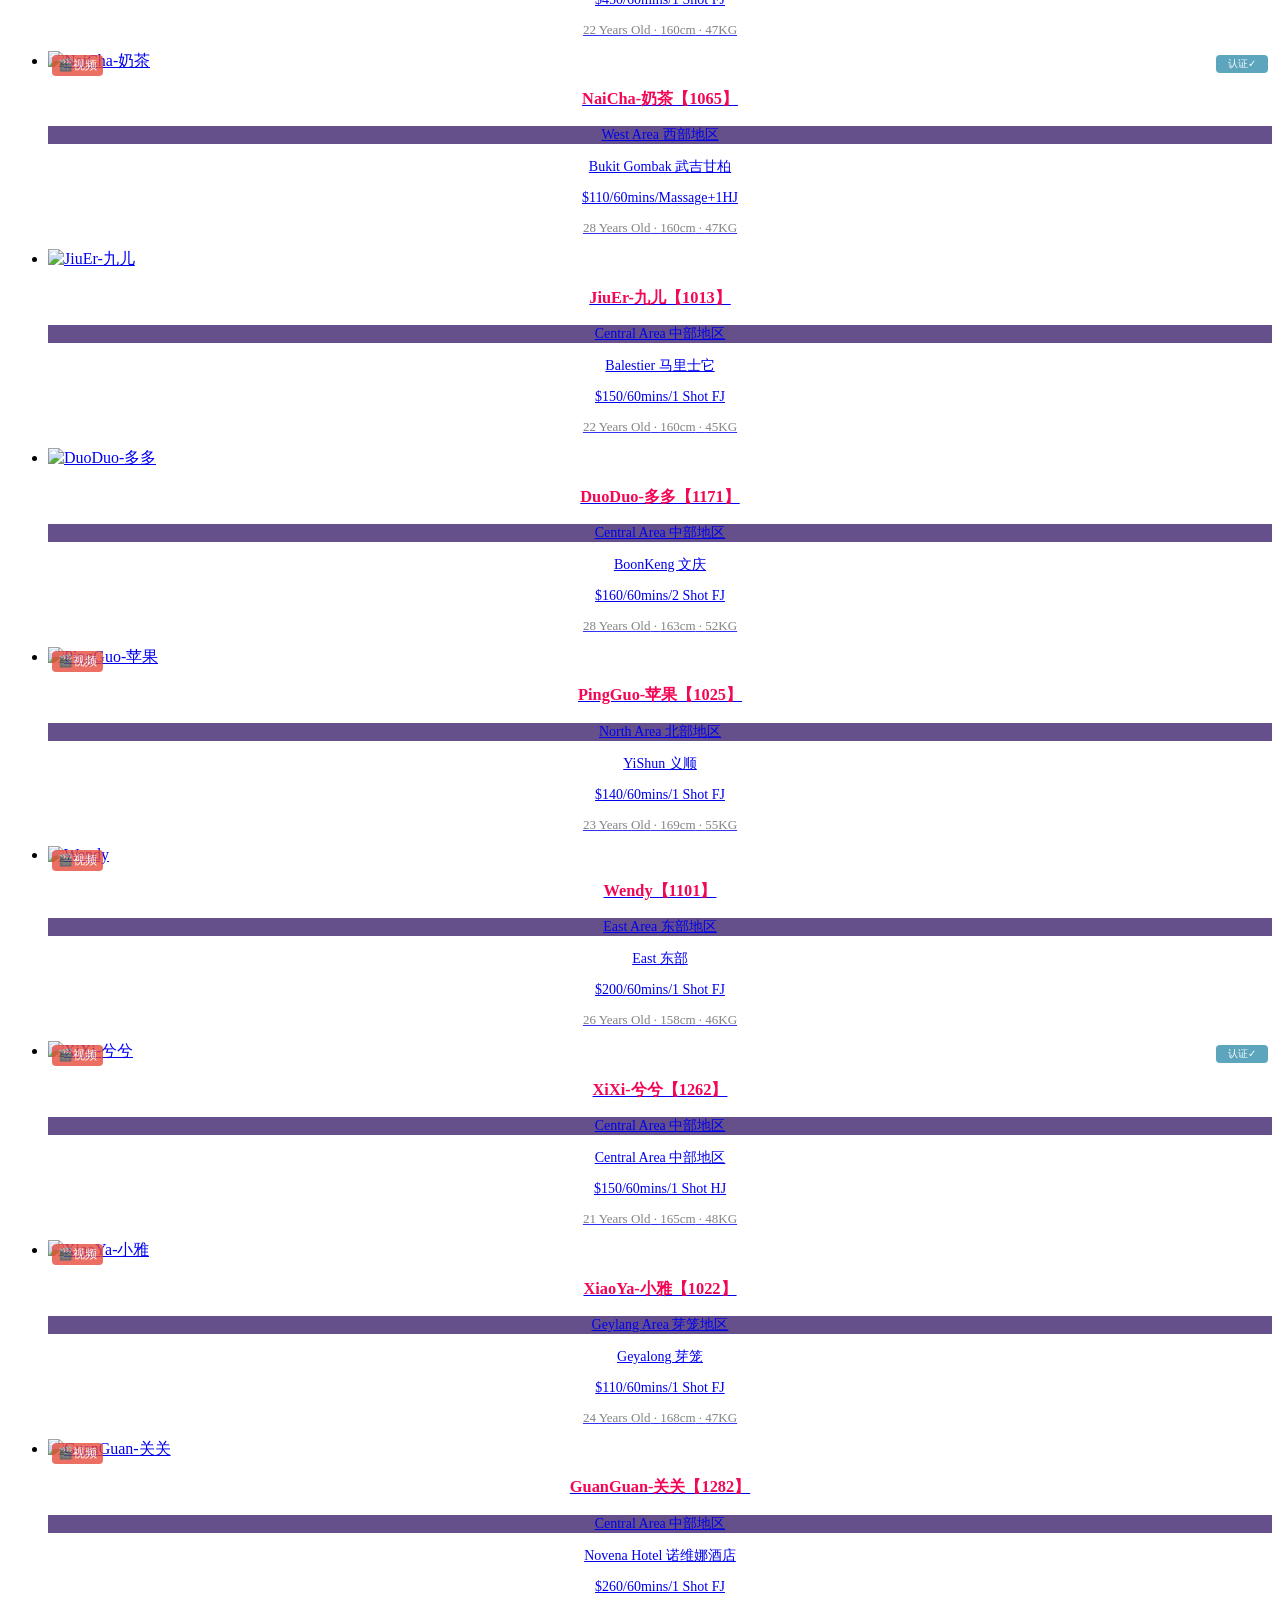
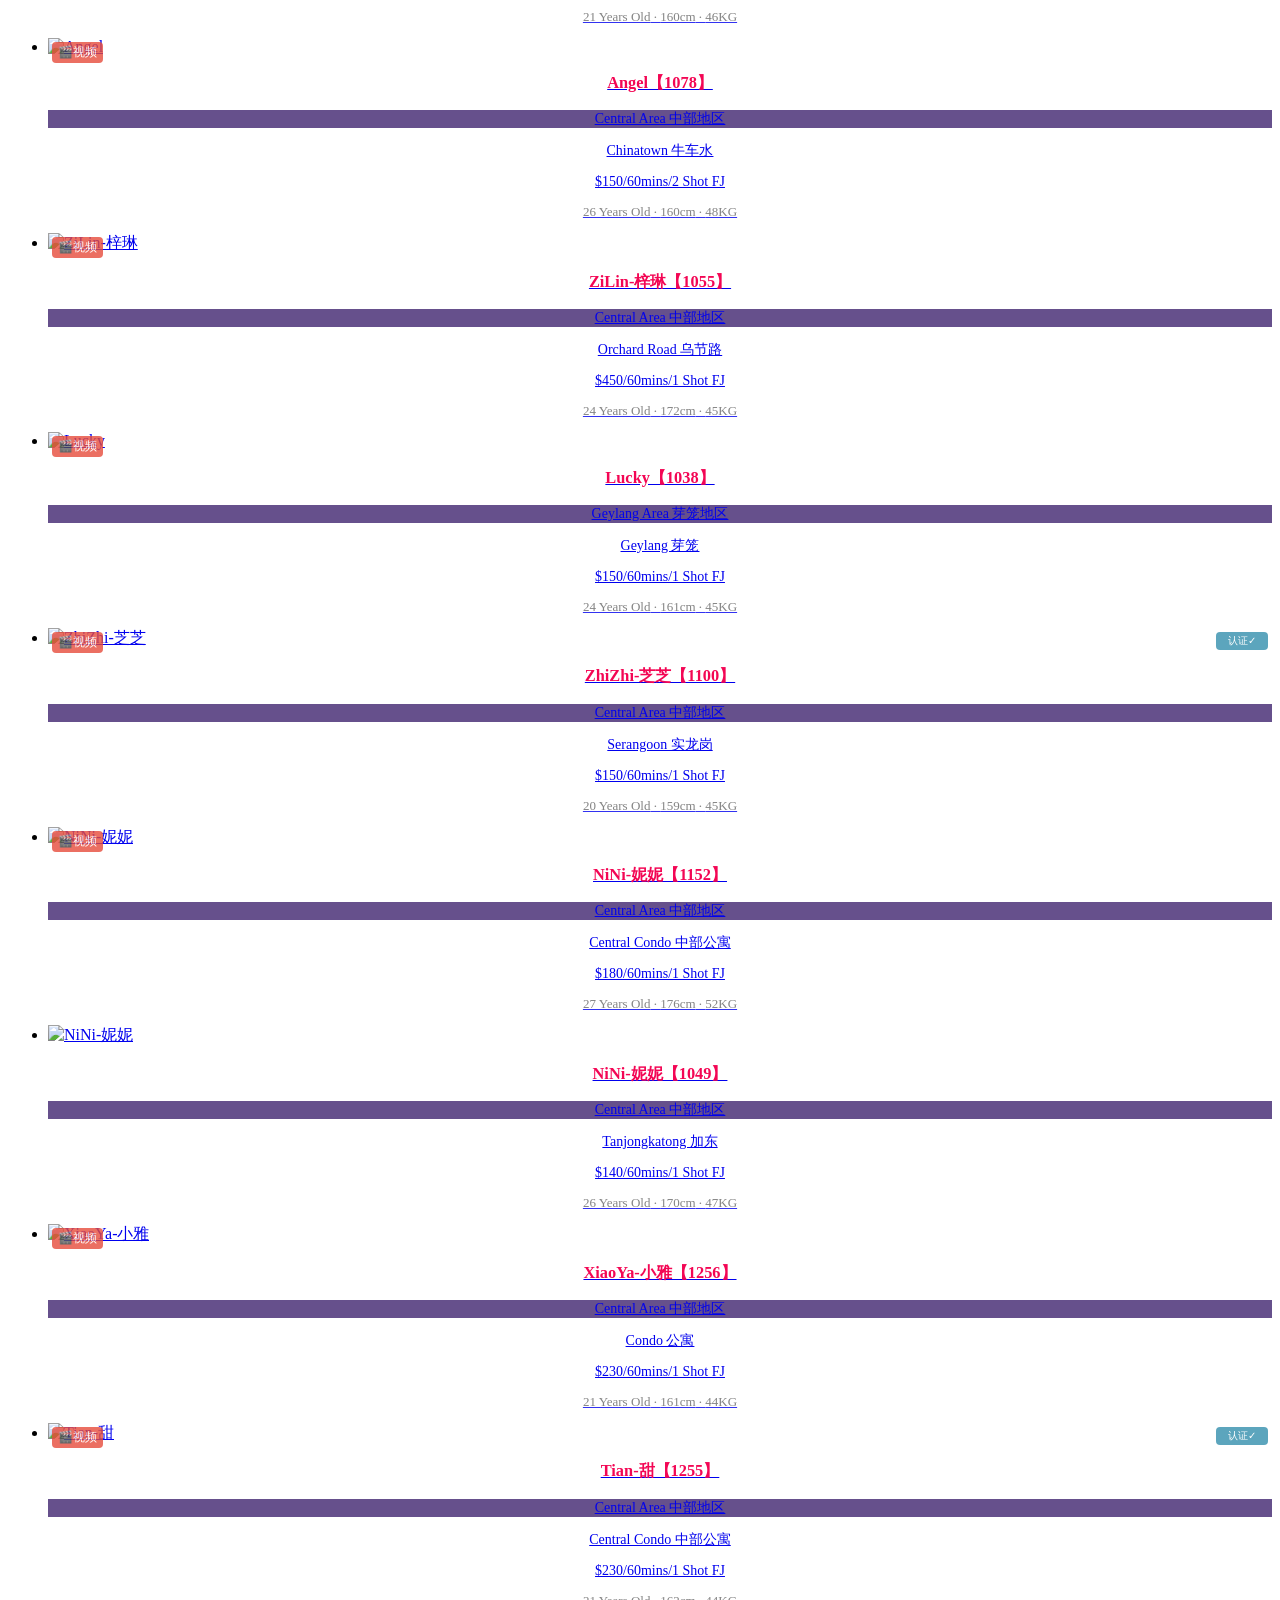
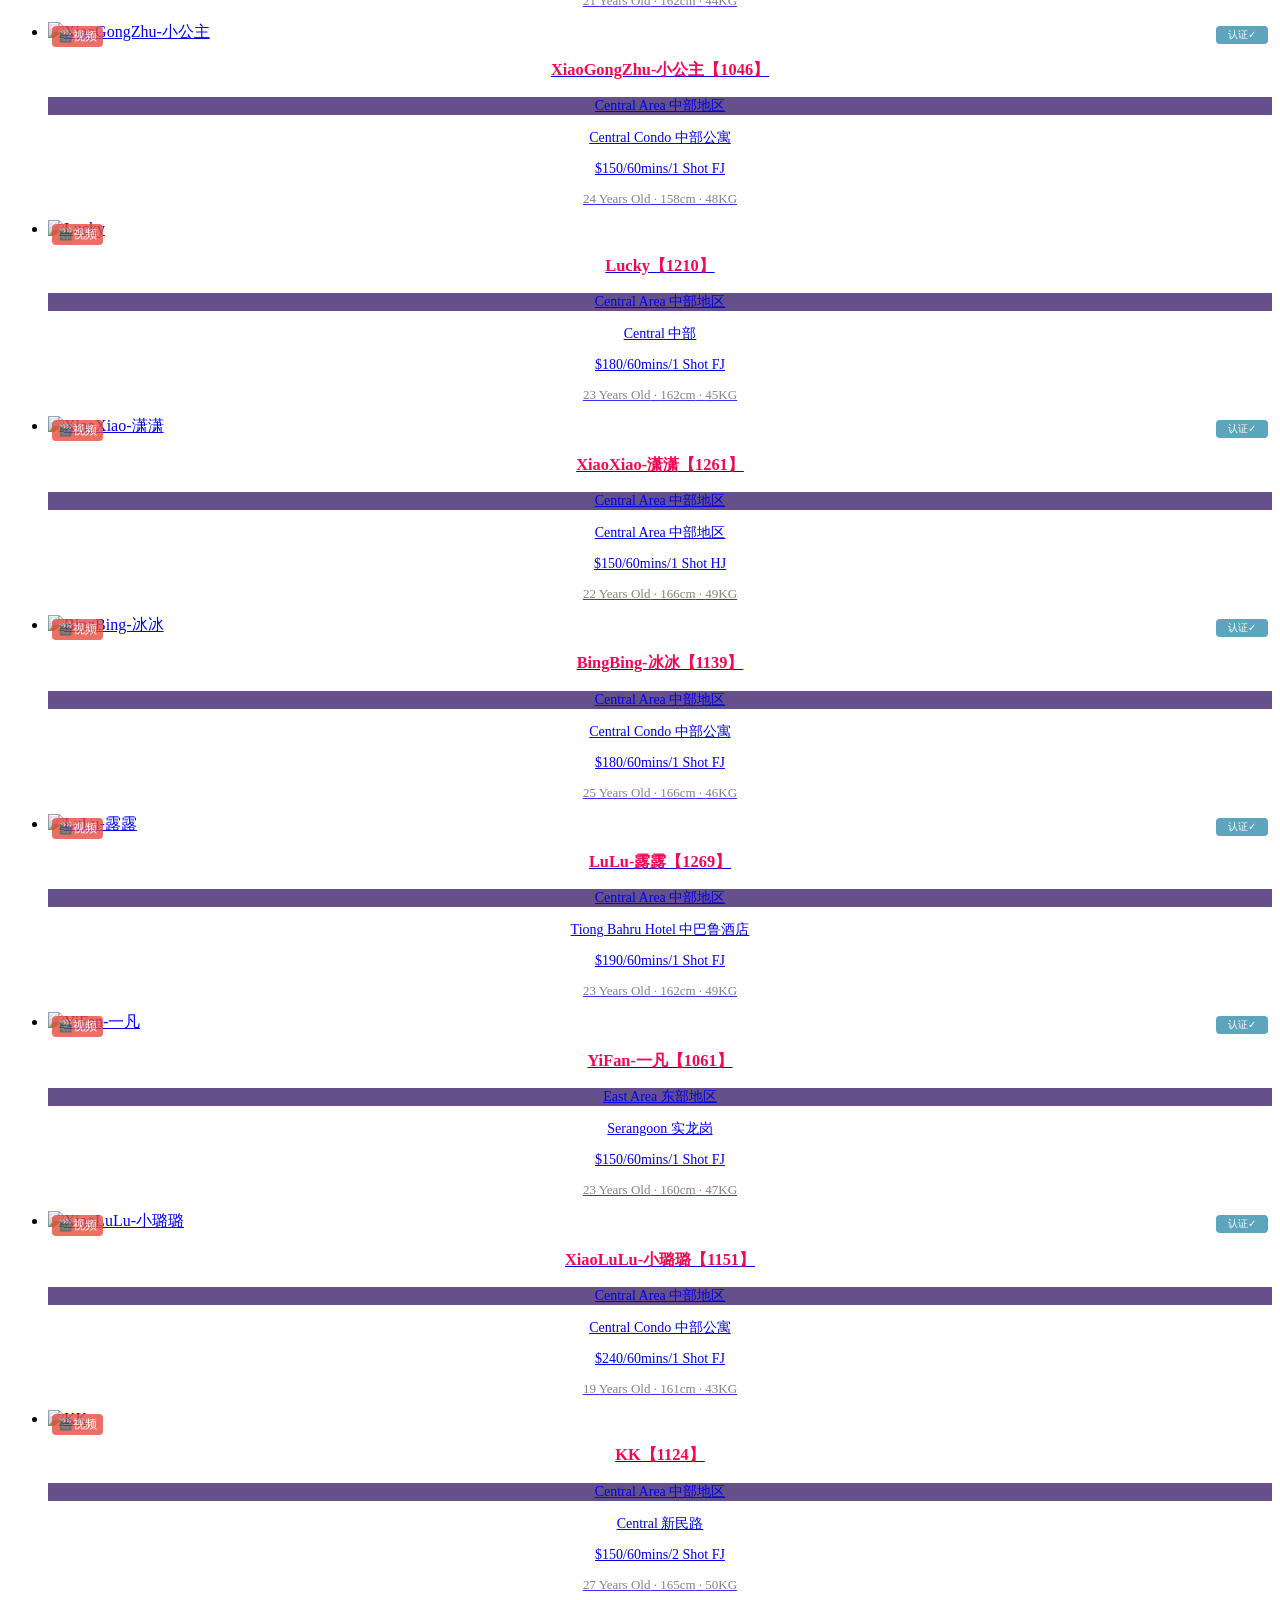
==== commit 0e4d106f: "Update index.html" ====
--- a/index.html
+++ b/index.html
@@ -38,7 +38,6 @@
     <!-- Additional Metadata -->
     <meta name="geo.region" content="SG">
     <meta name="geo.placename" content="Singapore">
-<meta name="viewport" content="width=device-width, initial-scale=1, maximum-scale=1">
 
 
     <link rel="icon" type="image/png"
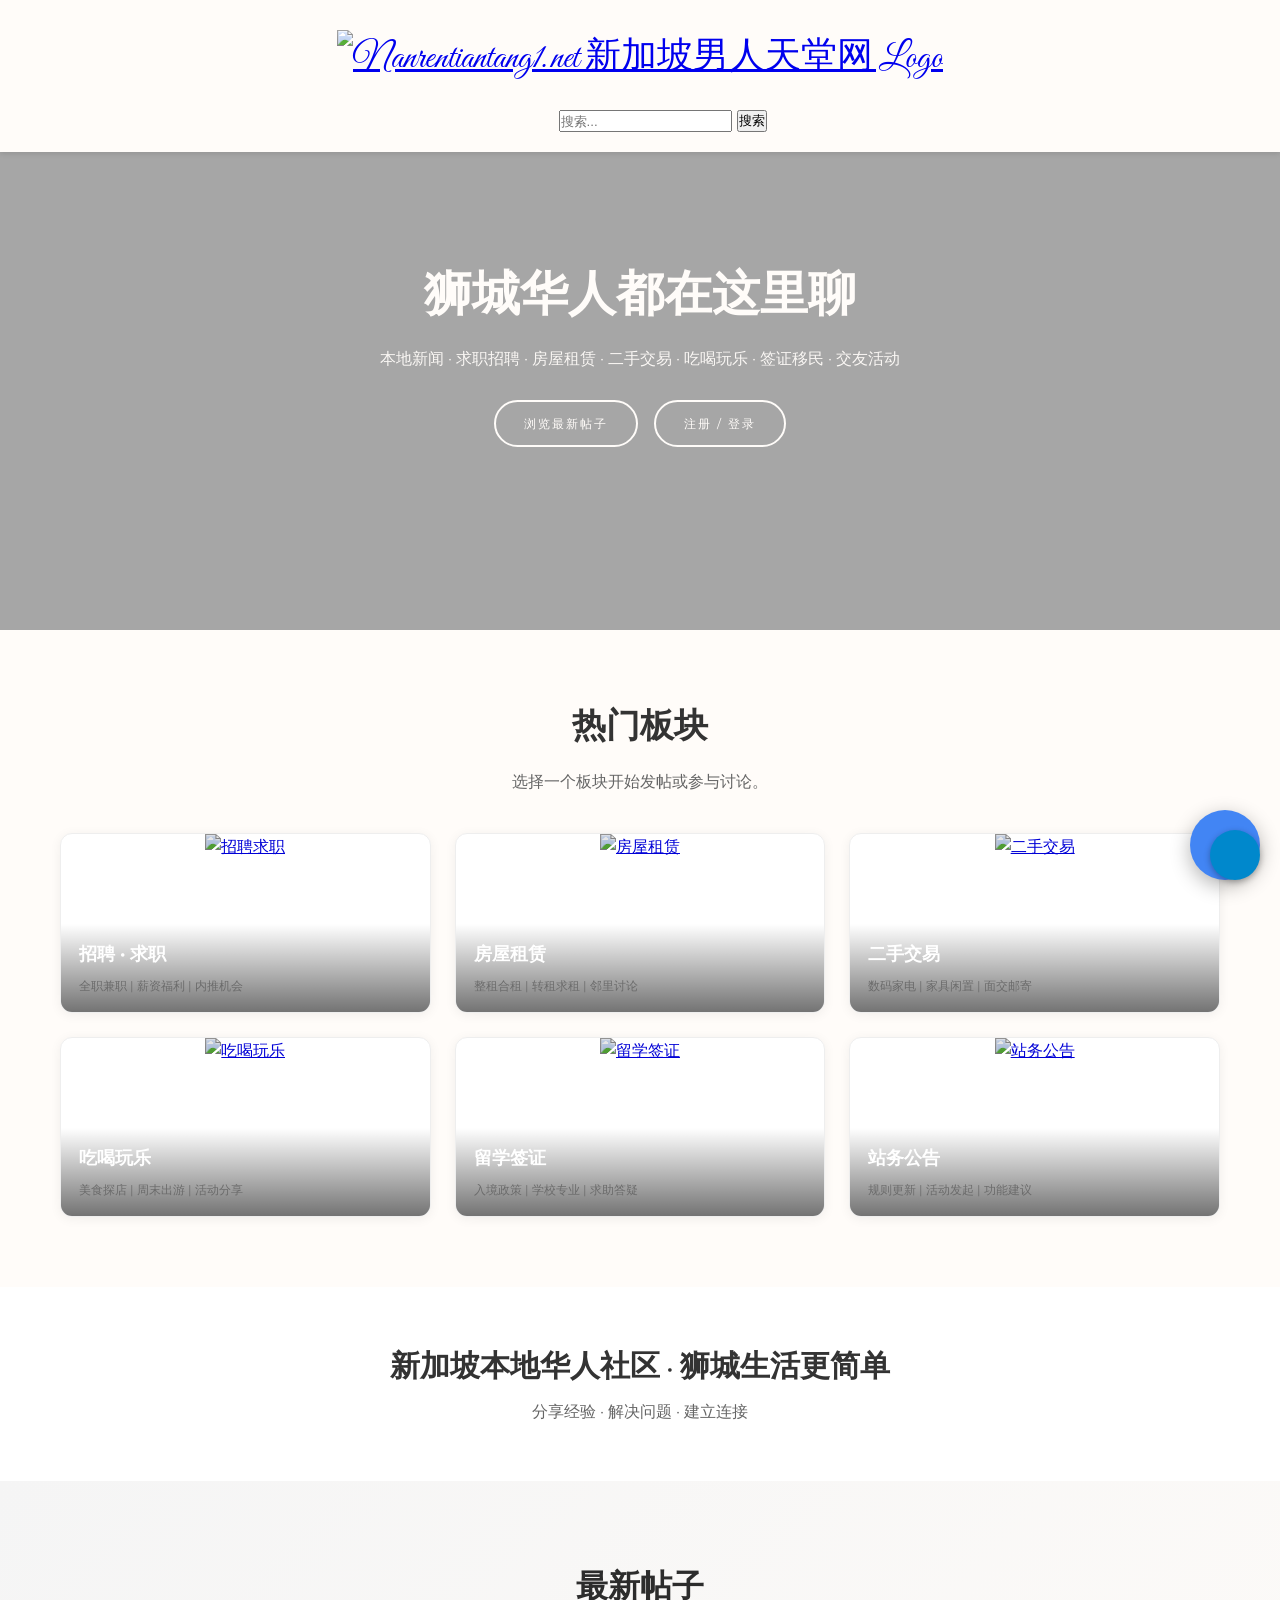
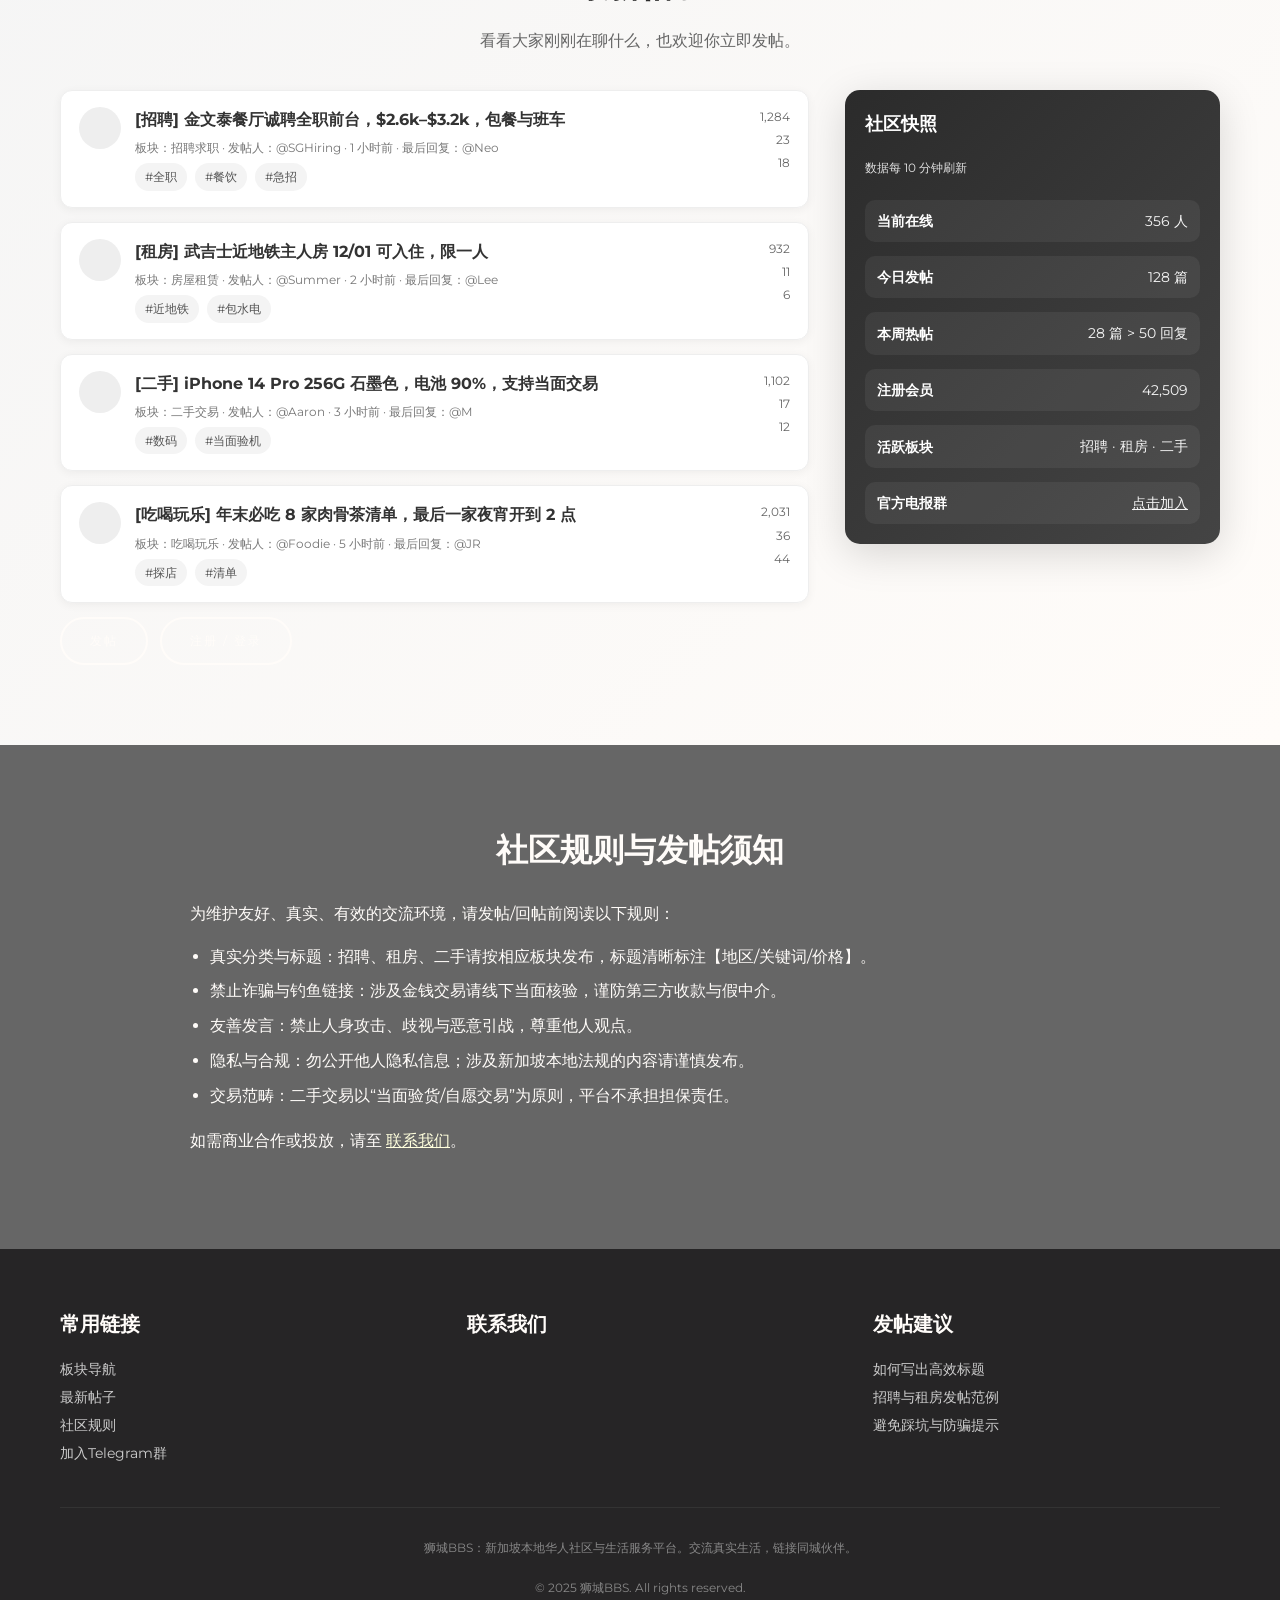
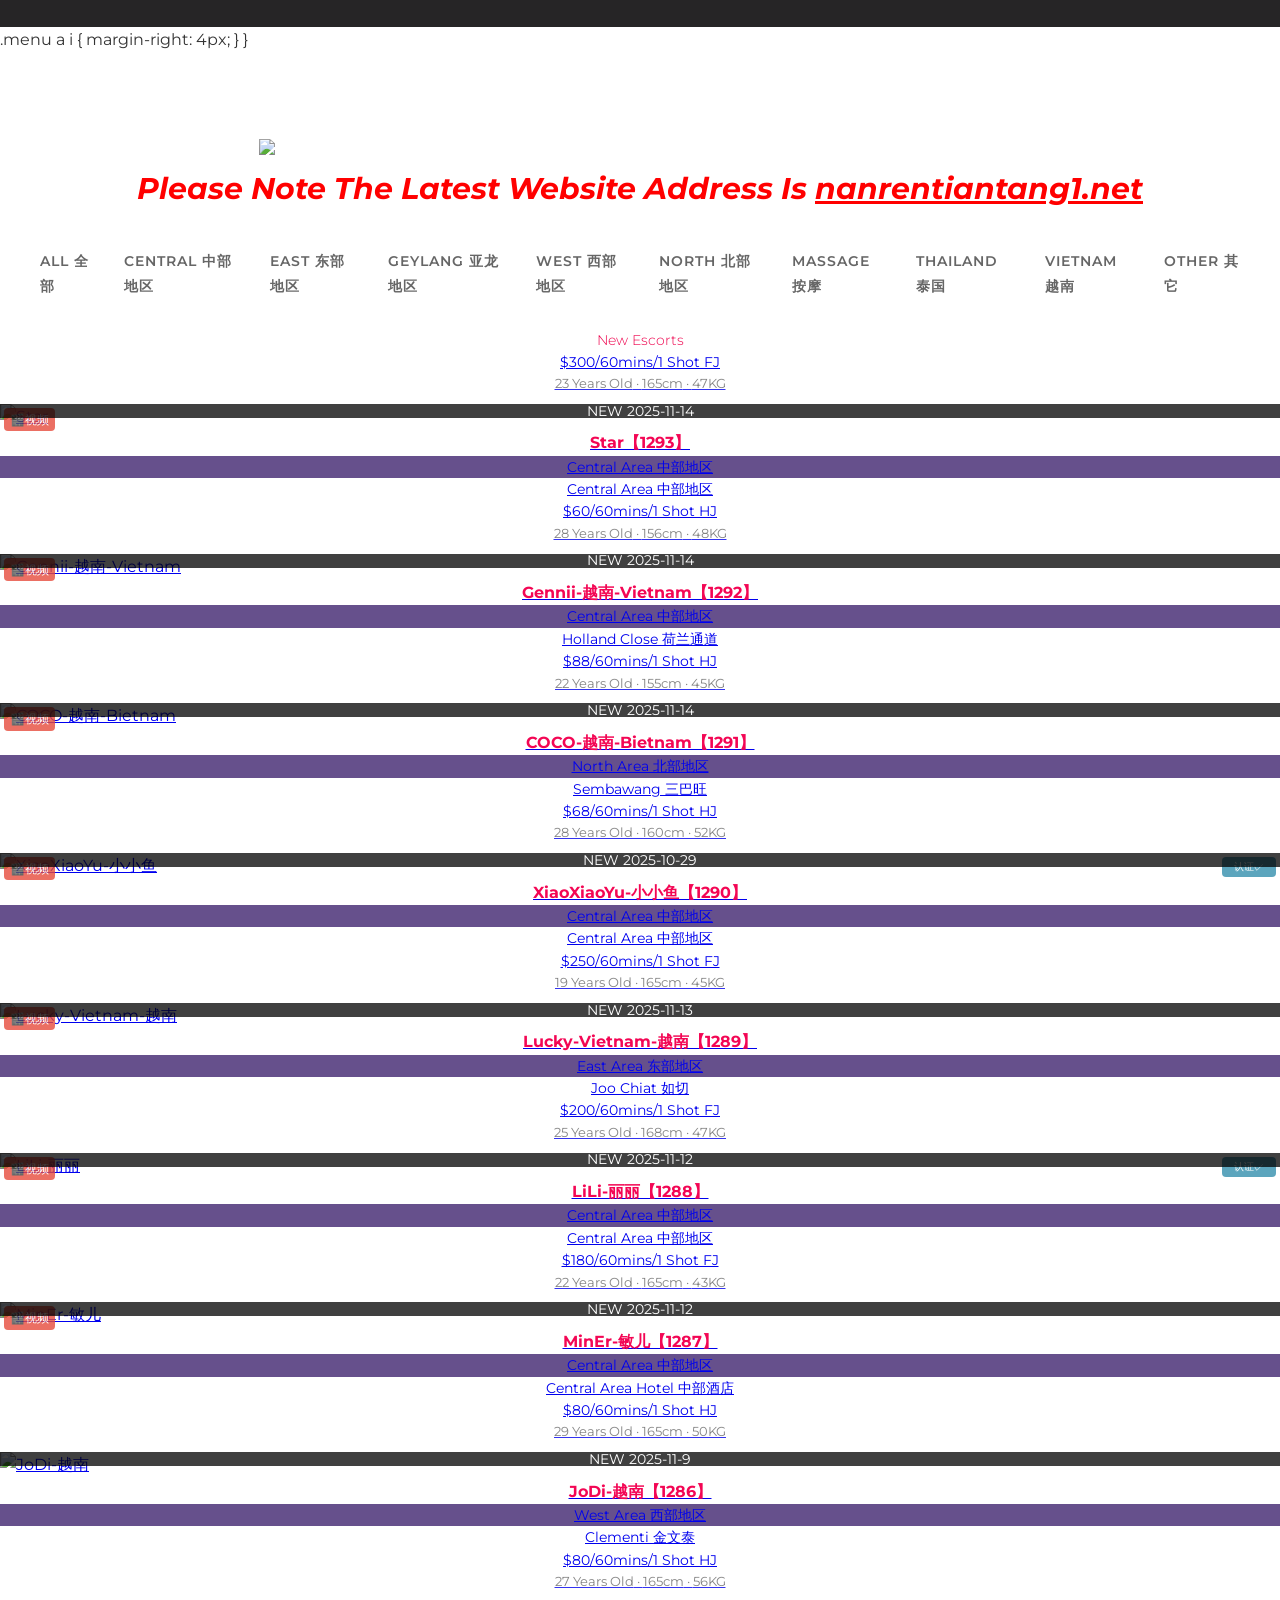
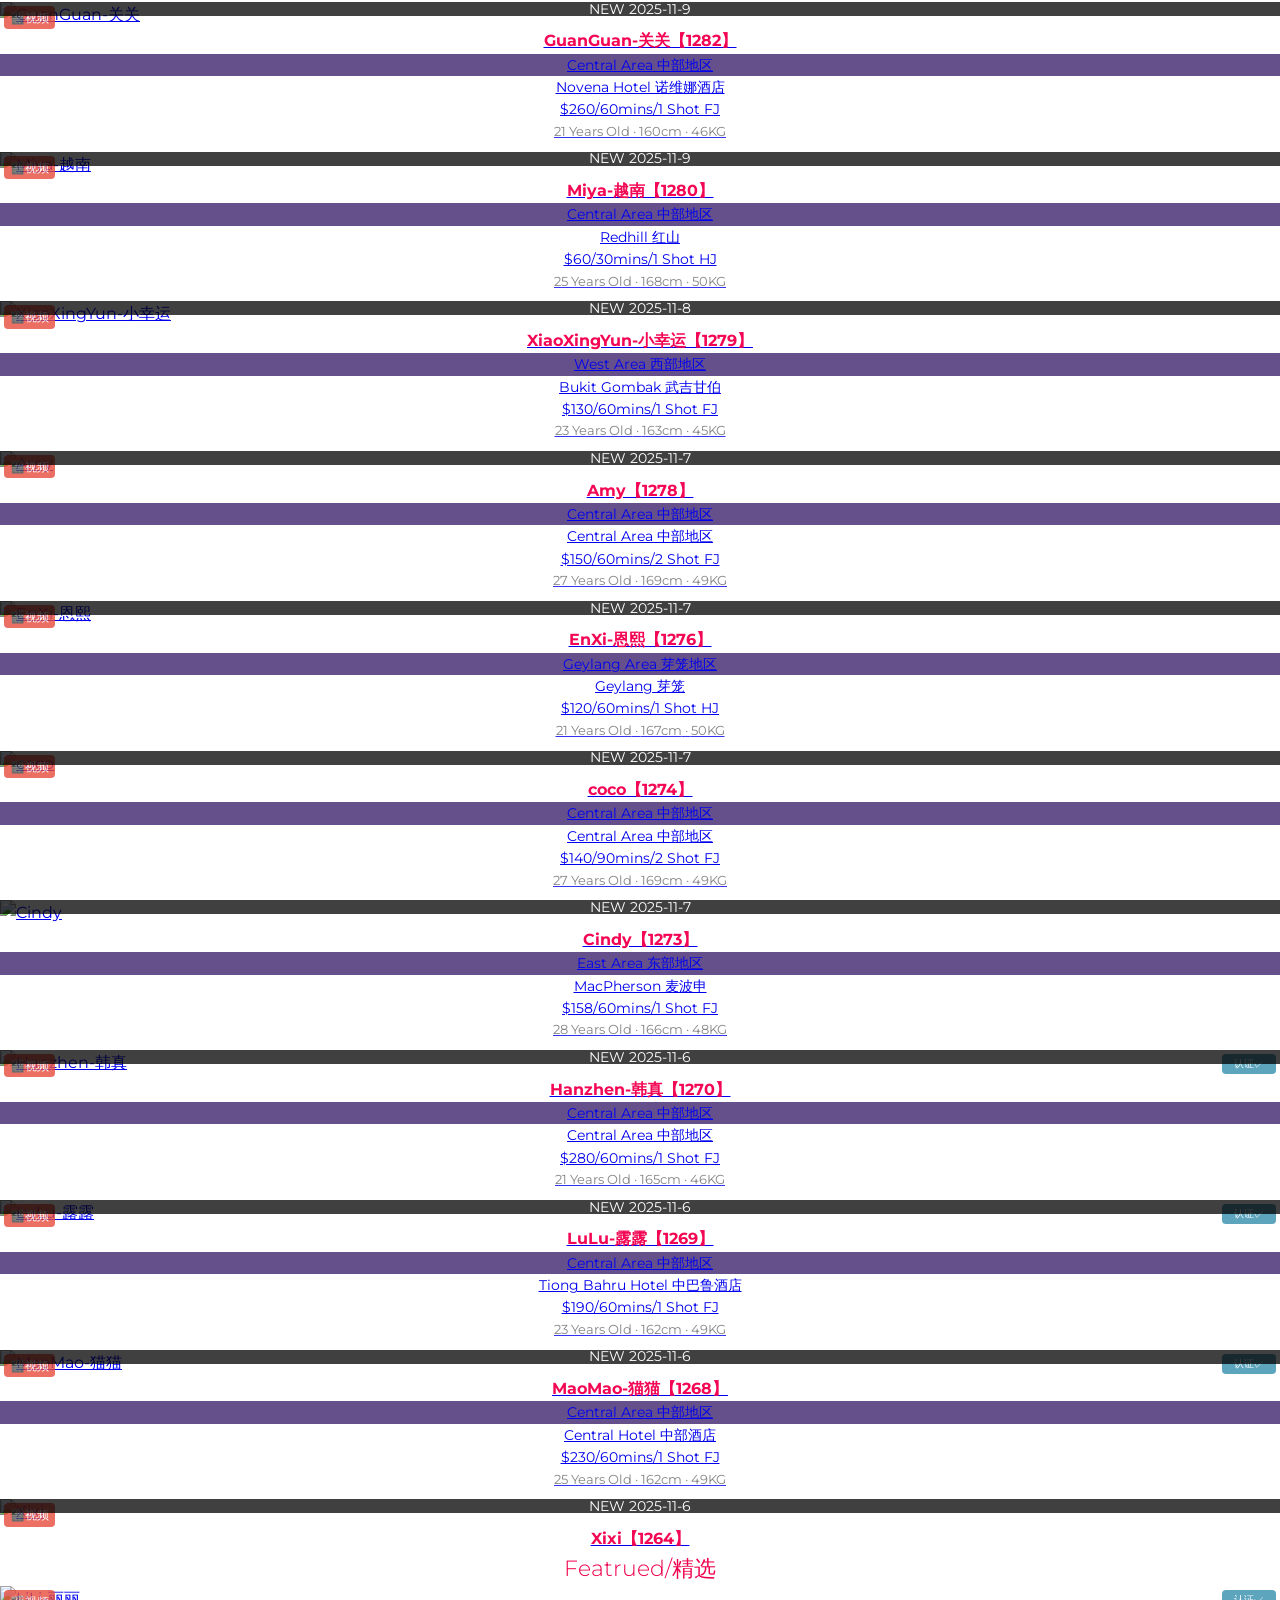
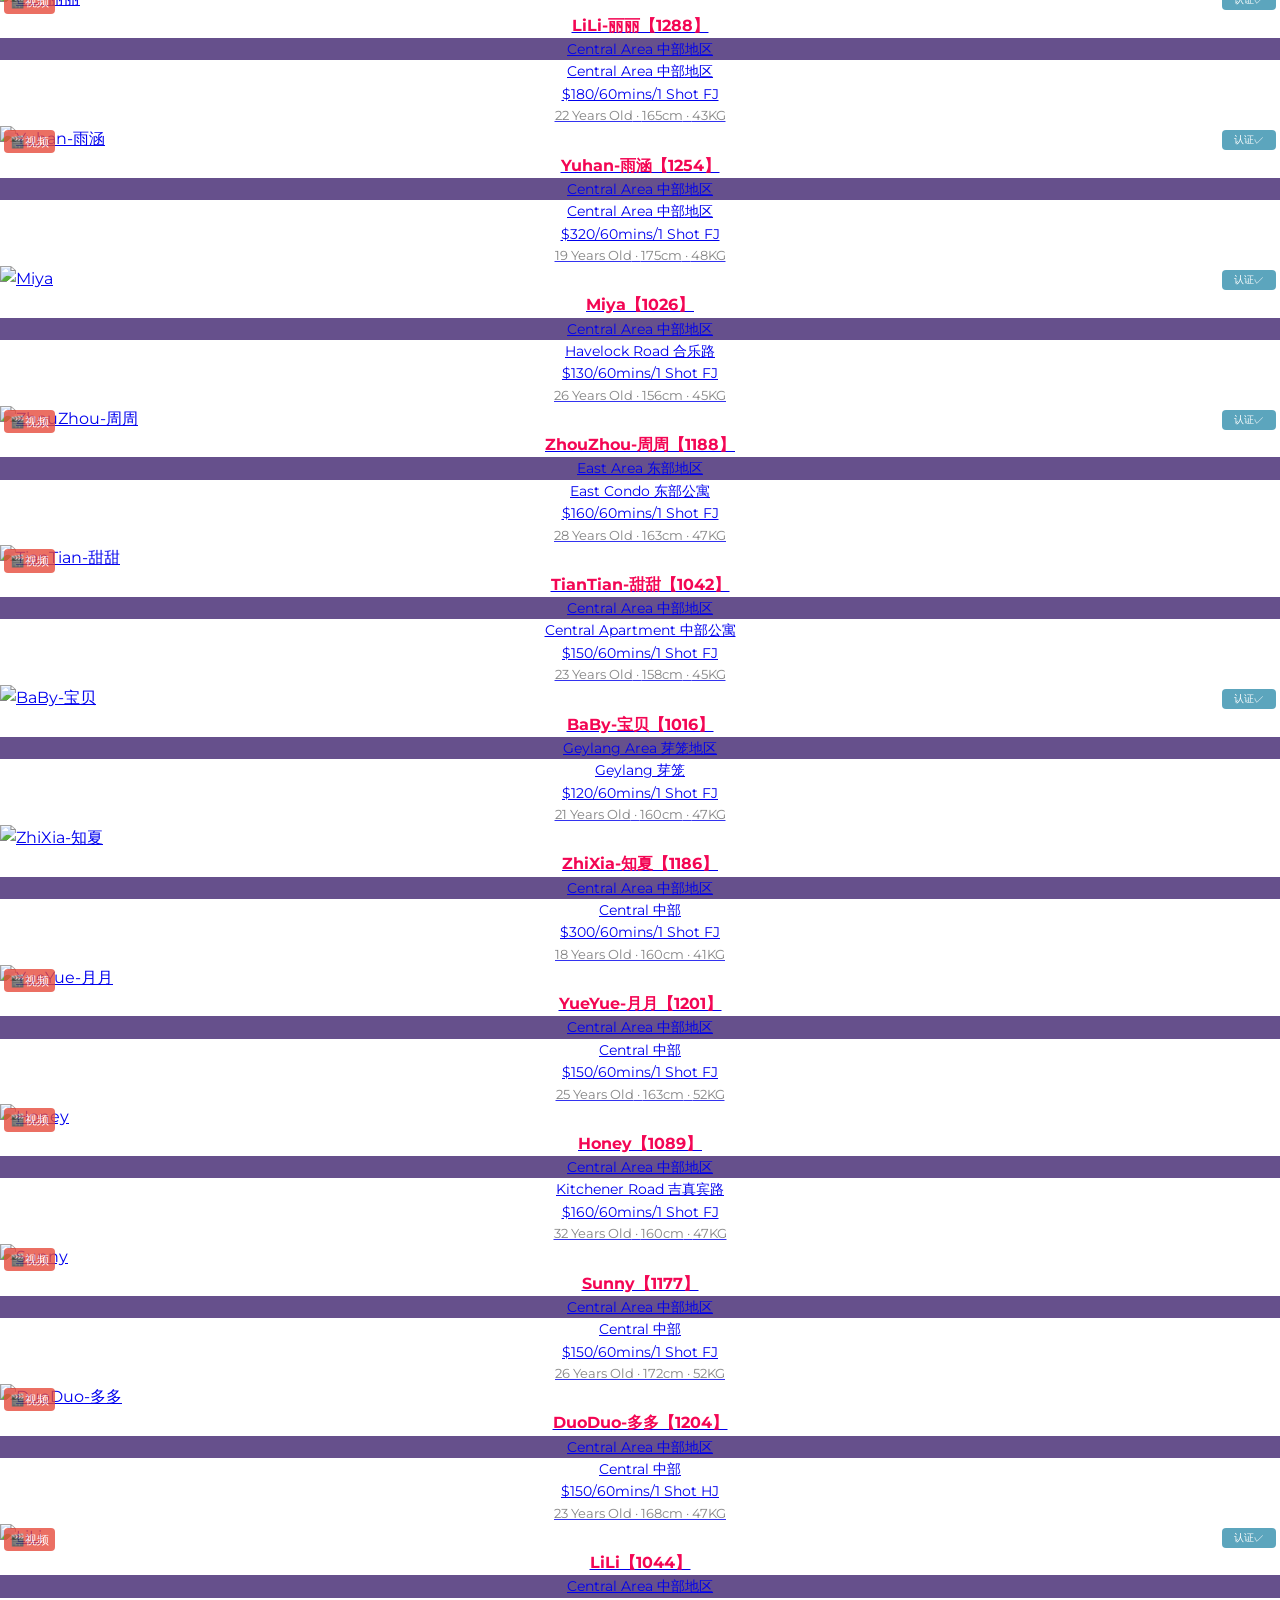
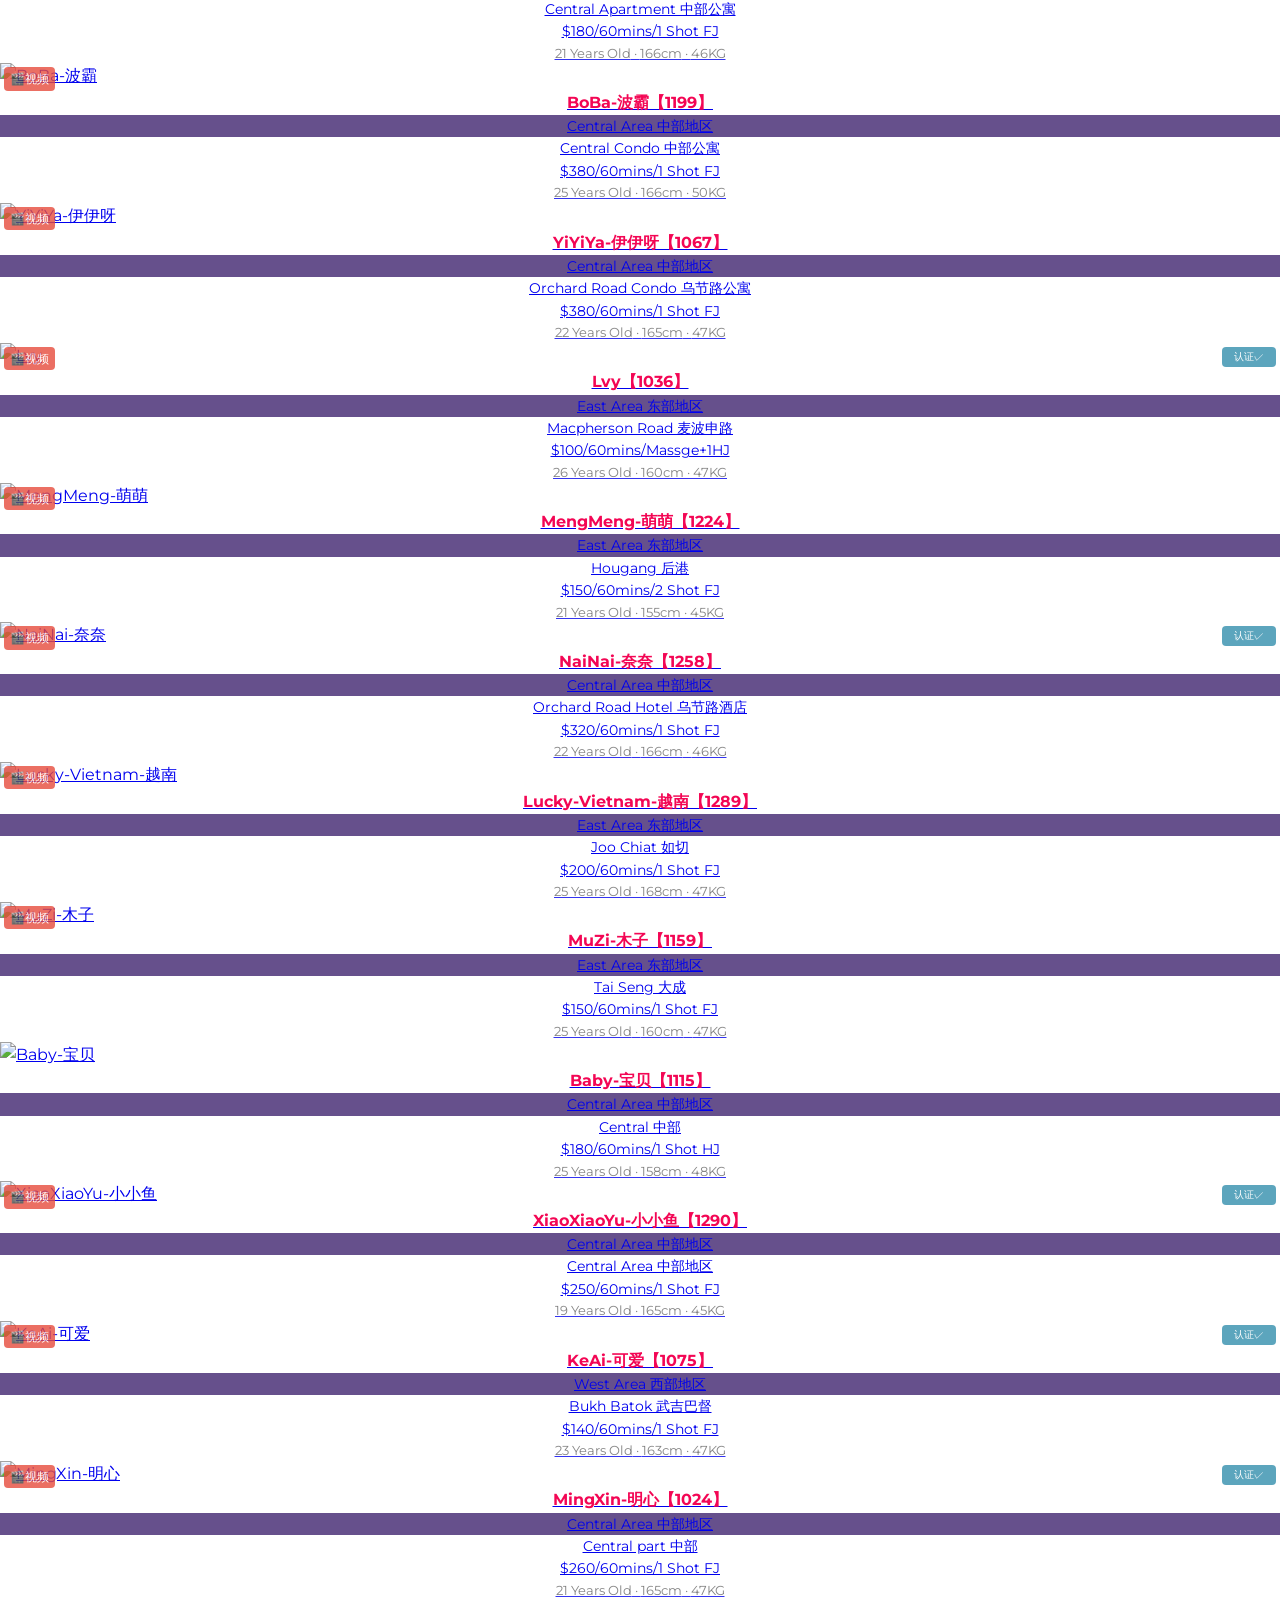
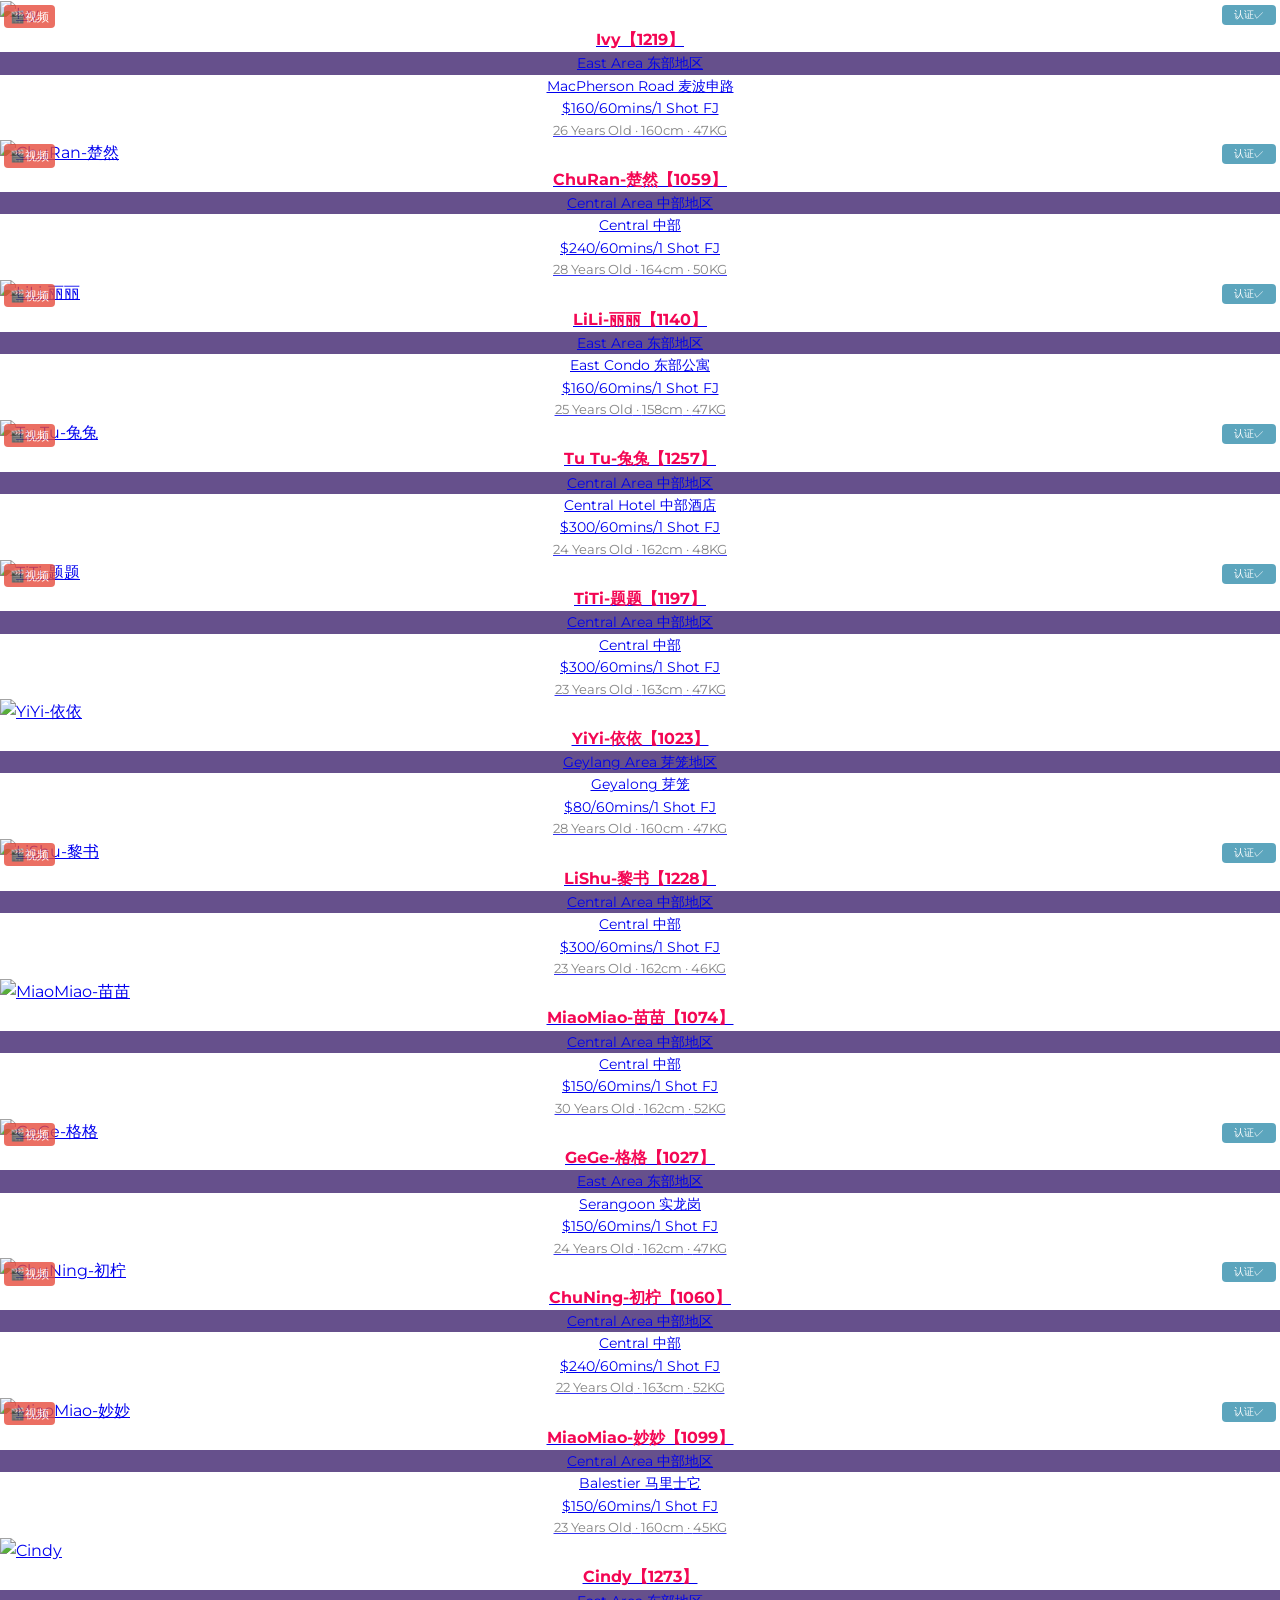
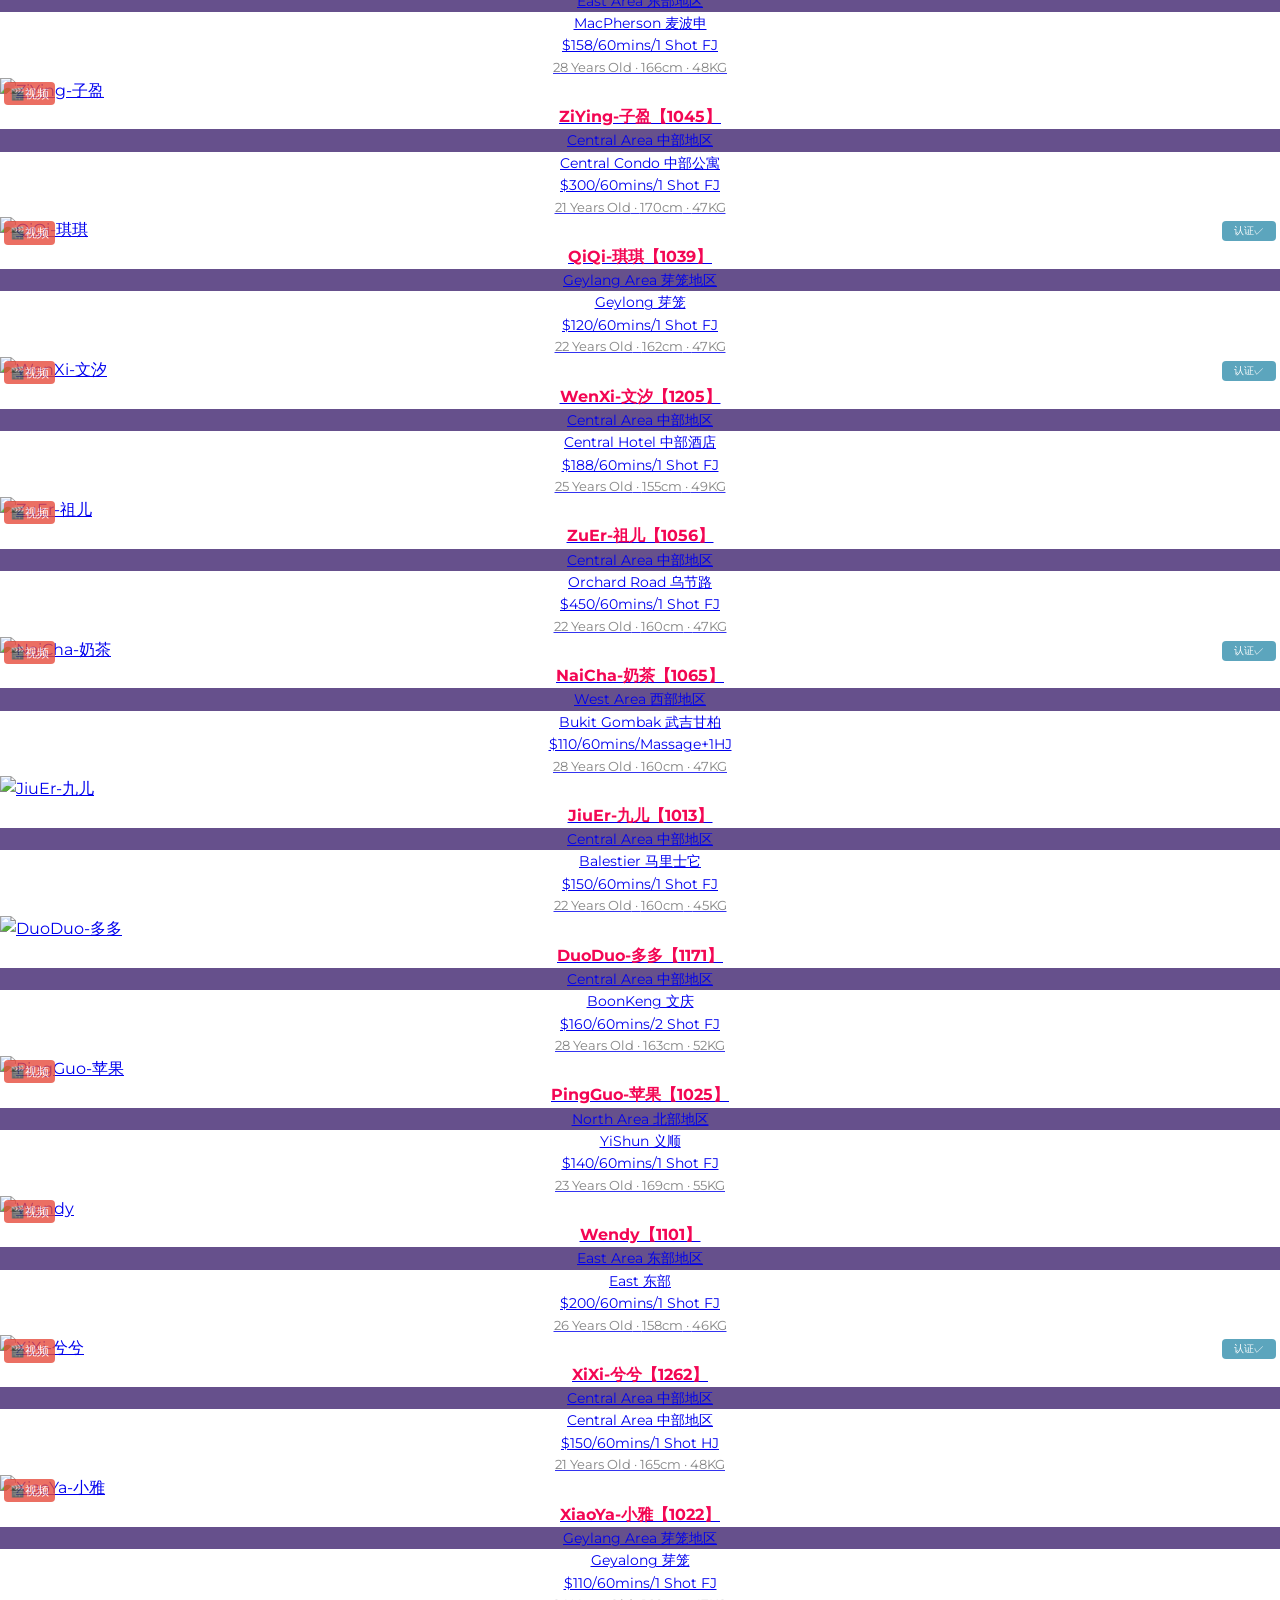
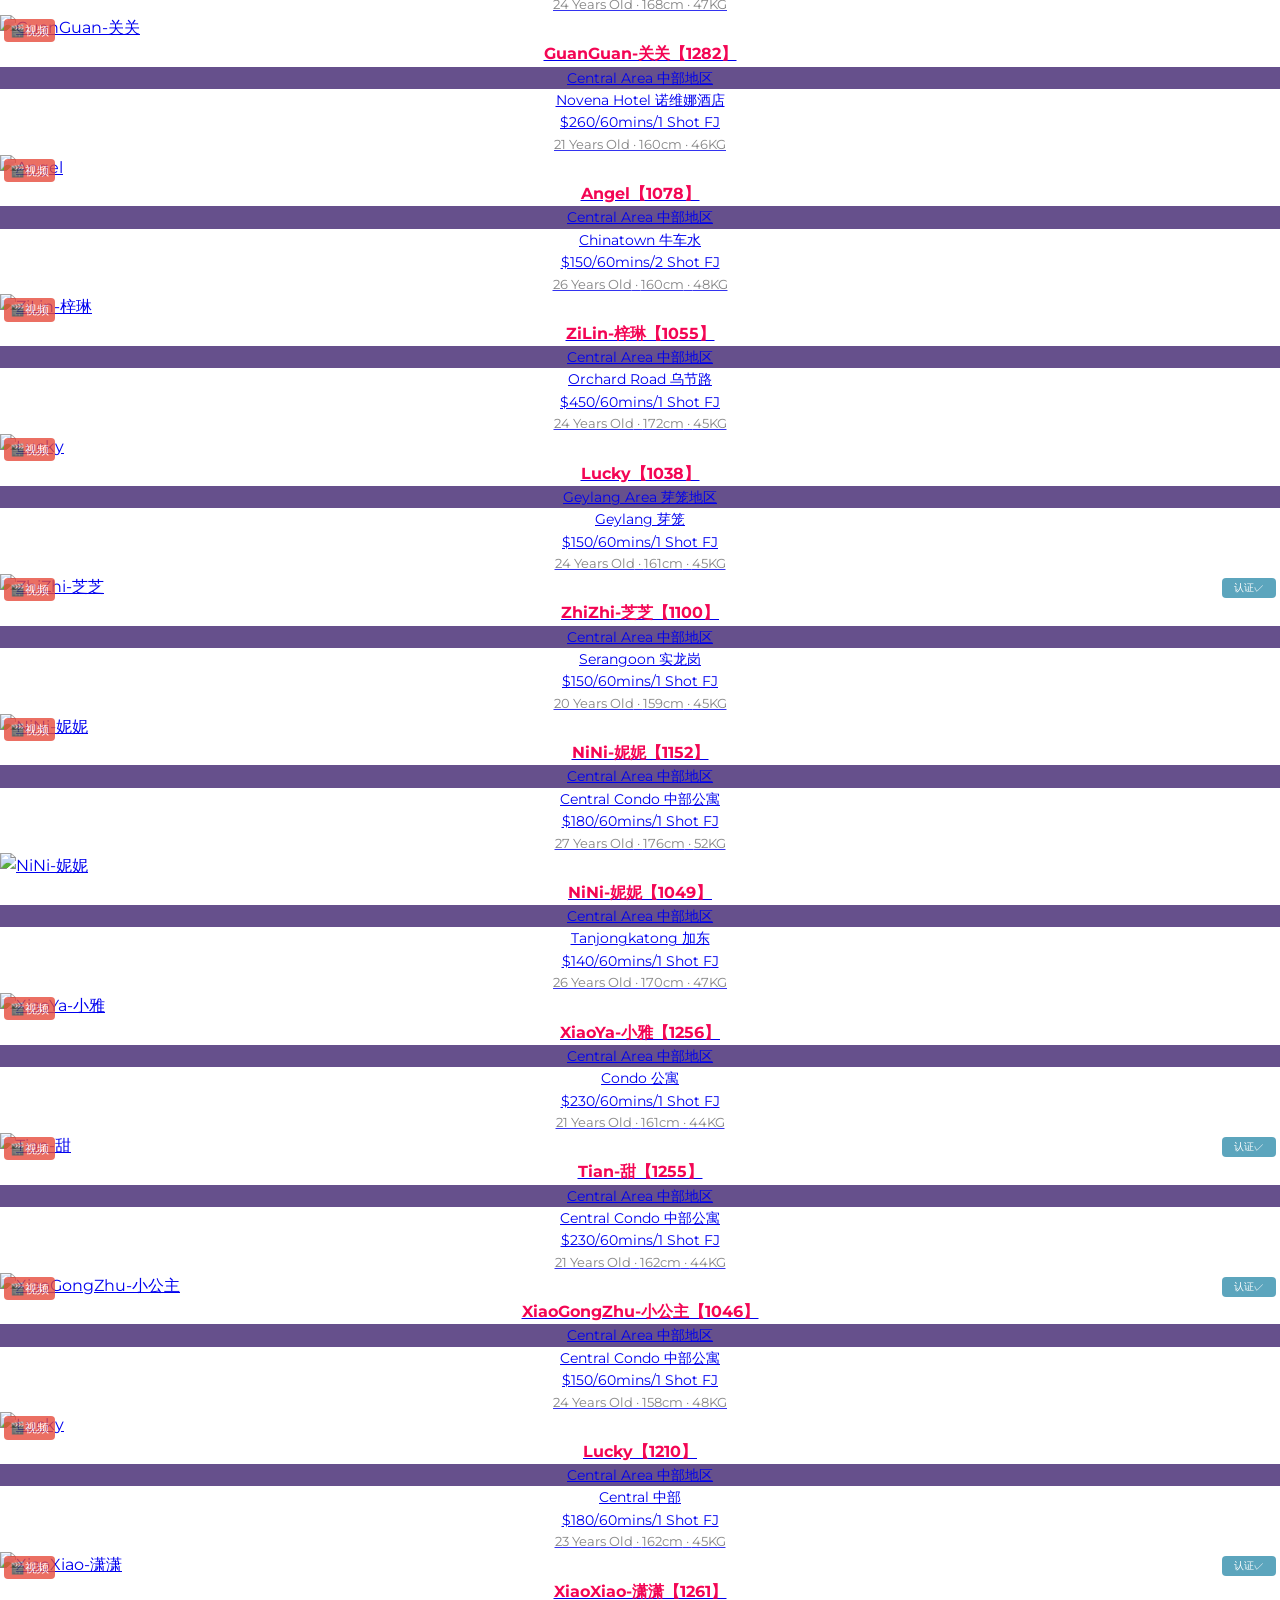
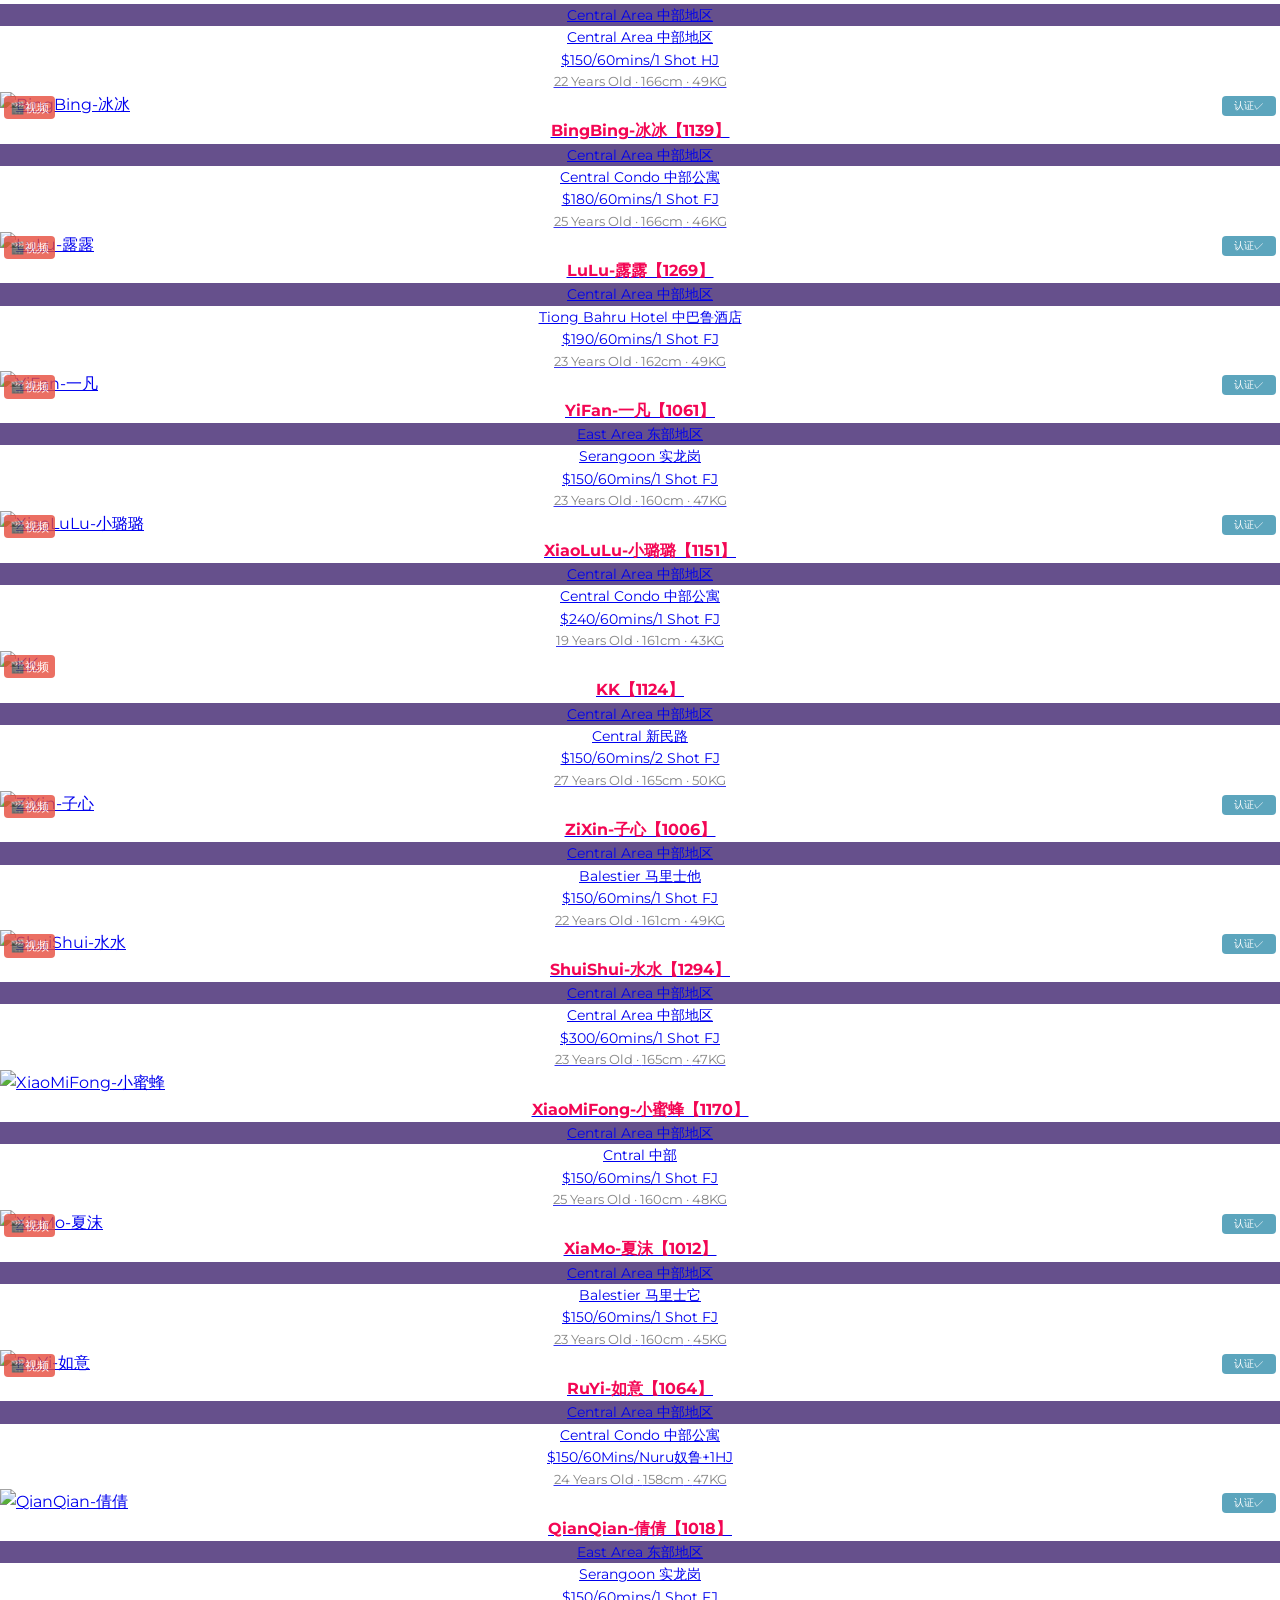
==== commit 8d196172: "Update index.html" ====
--- a/index.html
+++ b/index.html
@@ -1,64 +1,591 @@
-<style>
-  * {
-    scroll-behavior: smooth;
+<!DOCTYPE html>
+<html lang="zh-CN">
+<head>
+  <!-- Basic Meta Tags -->
+  <meta charset="UTF-8" />
+  <meta name="viewport" content="width=device-width, initial-scale=1.0" />
+  <meta http-equiv="X-UA-Compatible" content="IE=edge" />
+
+  <!-- SEO Meta Tags -->
+  <title>狮城BBS - 新加坡华人论坛｜本地生活·招聘求职·二手交易·吃喝玩乐</title>
+  <meta name="description" content="狮城BBS，新加坡本地华人社区论坛。覆盖本地新闻、求职招聘、房屋租赁、二手交易、吃喝玩乐、留学签证、交友活动等话题。加入我们，分享狮城生活。">
+  <meta name="keywords" content="狮城BBS, 新加坡论坛, 新加坡华人, 新加坡求职, 新加坡租房, 新加坡二手, 新加坡活动, Singapore Chinese forum, SG BBS">
+  <meta name="author" content="狮城BBS" />
+  <meta name="robots" content="index, follow" />
+  <link rel="canonical" href="https://massagesg.com/" />
+
+  <!-- Open Graph -->
+  <meta property="og:type" content="website" />
+  <meta property="og:url" content="https://massagesg.com/" />
+  <meta property="og:title" content="狮城BBS - 新加坡华人论坛" />
+  <meta property="og:description" content="新加坡本地华人社区论坛：新闻资讯、求职招聘、租房转租、二手交易、本地吃喝玩乐、移民留学、签证攻略与交友活动。" />
+  <meta property="og:image" content="https://massagesg.com/images/og-bbs.jpg" />
+  <meta property="og:locale" content="zh_CN" />
+  <meta property="og:site_name" content="狮城BBS" />
+
+  <!-- Twitter Card -->
+  <meta name="twitter:card" content="summary_large_image" />
+  <meta name="twitter:url" content="https://massagesg.com/" />
+  <meta name="twitter:title" content="狮城BBS - 新加坡华人论坛" />
+  <meta name="twitter:description" content="新加坡本地华人社区论坛：新闻、招聘、租房、二手、吃喝玩乐与交友活动。" />
+  <meta name="twitter:image" content="https://massagesg.com/images/twitter-bbs.jpg" />
+
+  <!-- Favicon -->
+  <link rel="icon" type="image/png" href="./images/favicon.jpg" />
+
+  <!-- Fonts & Icons -->
+  <link rel="preconnect" href="https://fonts.googleapis.com" />
+  <link rel="preconnect" href="https://fonts.gstatic.com" crossorigin />
+  <link href="https://fonts.googleapis.com/css2?family=Great+Vibes&family=Cormorant+Garamond:wght@300;400;500;600&family=Montserrat:wght@300;400;500;600&display=swap" rel="stylesheet" />
+  <link href="https://cdn.jsdelivr.net/npm/remixicon@3.5.0/fonts/remixicon.css" rel="stylesheet" />
+
+  <!-- Google tag (gtag.js) -->
+  <script async src="https://www.googletagmanager.com/gtag/js?id=AW-17697307982"></script>
+  <script>
+    window.dataLayer = window.dataLayer || [];
+    function gtag(){dataLayer.push(arguments);}
+    gtag('js', new Date()); gtag('config', 'AW-17697307982');
+  </script>
+
+  <!-- JSON-LD: WebSite + SearchAction -->
+  <script type="application/ld+json">
+  {
+    "@context":"https://schema.org",
+    "@type":"WebSite",
+    "name":"狮城BBS",
+    "url":"https://massagesg.com/",
+    "potentialAction":{
+      "@type":"SearchAction",
+      "target":"https://massagesg.com/search?q={query}",
+      "query-input":"required name=query"
+    }
   }
+  </script>
 
-  /* 只在手机上放大导航文字 */
-  @media (max-width: 768px) {
-    .menu a {
-      font-size: 18px; /* 调整到你觉得合适的大小 */
+  <style>
+    *{margin:0;padding:0;box-sizing:border-box}
+    body{font-family:'Montserrat',sans-serif;color:#333;line-height:1.6;overflow-x:hidden}
+    .container{max-width:1200px;margin:0 auto;padding:0 20px}
+
+    /* Animations (kept) */
+    .fade-in{opacity:0;transform:translateY(30px);transition:opacity .8s ease, transform .8s ease}
+    .fade-in.active{opacity:1;transform:translateY(0)}
+    .slide-left{opacity:0;transform:translateX(-50px);transition:opacity .8s ease, transform .8s ease}
+    .slide-left.active{opacity:1;transform:translateX(0)}
+    .slide-right{opacity:0;transform:translateX(50px);transition:opacity .8s ease, transform .8s ease}
+    .slide-right.active{opacity:1;transform:translateX(0)}
+    .scale-in{opacity:0;transform:scale(.8);transition:opacity .6s ease, transform .6s ease}
+    .scale-in.active{opacity:1;transform:scale(1)}
+
+    /* Header */
+    header{background:#FFFCF9;padding:20px 0;position:fixed;top:0;width:100%;z-index:1000;box-shadow:0 2px 5px rgba(0,0,0,.1);transition:all .3s ease;transform:none!important;backface-visibility:hidden}
+    header.scrolled{padding:15px 0;background:rgba(255,255,255,.98)}
+    .header-content{display:flex;justify-content:space-between;align-items:center;max-width:1200px;margin:0 auto;padding:0 20px}
+    .logo{font-family:'Great Vibes',cursive;font-size:36px;color:#333;text-align:center}
+    .logo span{font-size:12px;font-family:'Montserrat',sans-serif;display:block;text-align:center;letter-spacing:2px}
+    nav ul{display:flex;list-style:none;gap:30px}
+    nav a{text-decoration:none;color:#666;font-size:14px;font-weight:600;letter-spacing:1px;text-transform:uppercase;transition:all .3s ease;position:relative}
+    nav a::after{content:'';position:absolute;bottom:-5px;left:0;width:0;height:2px;background:#c9a96e;transition:width .3s ease}
+    nav a:hover{color:#c9a96e}
+    nav a:hover::after{width:100%}
+
+    /* Search bar in header */
+    .searchbar{display:flex;align-items:center;gap:10px;margin-left:20px}
+    .searchbar input{height:36px;padding:0 12px;border:1px solid #ddd;border-radius:18px;outline:none;min-width:220px}
+    .searchbar button{height:36px;padding:0 14px;border-radius:18px;border:0;background:#c9a96e;color:#fff;cursor:pointer;font-size:13px}
+    .searchbar button:hover{filter:brightness(.92)}
+
+    /* Hero -> Forum Welcome */
+    .hero{height:70vh;background:linear-gradient(rgba(0,0,0,.35), rgba(0,0,0,.35)), url('./images/sg-city-night.jpg') center/cover;display:flex;align-items:center;justify-content:center;text-align:center;color:#FFFCF9;padding-top:80px}
+    .hero-content h1{font-family:'Cormorant Garamond',serif;font-size:48px;font-weight:600;margin-bottom:18px;line-height:1.35;animation:fadeInUp 1s ease}
+    .hero-content p{opacity:.95;margin-bottom:28px}
+    @keyframes fadeInUp{from{opacity:0;transform:translateY(30px)}to{opacity:1;transform:translateY(0)}}
+    .hero-buttons{display:flex;gap:16px;justify-content:center;animation:fadeInUp 1s ease .2s both}
+    .btn{padding:12px 28px;border:2px solid #FFFCF9;background:transparent;color:#FFFCF9;text-decoration:none;text-transform:uppercase;font-size:12px;letter-spacing:2px;transition:all .3s ease;cursor:pointer;position:relative;overflow:hidden;border-radius:28px}
+    .btn::before{content:'';position:absolute;top:0;left:-100%;width:100%;height:100%;background:#FFFCF9;transition:left .35s ease;z-index:-1}
+    .btn:hover::before{left:0}
+    .btn:hover{color:#333;transform:translateY(-2px);box-shadow:0 5px 15px rgba(0,0,0,.25)}
+
+    /* Sections */
+    .intro-section{padding:70px 0;text-align:center;background:#FFFCF9;position:relative}
+    .intro-section h2{font-family:'Cormorant Garamond',serif;font-size:34px;margin-bottom:14px;color:#333;font-weight:600}
+    .intro-section p{color:#666;max-width:760px;margin:0 auto;line-height:1.8}
+
+    /* Forum Categories Grid (3 cols) */
+    .services-grid{display:grid;grid-template-columns:repeat(3,1fr);gap:24px;margin-top:36px;z-index:1;position:relative}
+    .service-card{position:relative;overflow:hidden;height:180px;cursor:pointer;transition:transform .3s ease;border-radius:12px;box-shadow:0 2px 12px rgba(0,0,0,.06);background:#fff;border:1px solid #eee}
+    .service-card:hover{transform:translateY(-6px)}
+    .service-card img{width:100%;height:100%;object-fit:cover;transition:transform .6s ease;filter:brightness(.9)}
+    .service-card:hover img{transform:scale(1.05)}
+    .service-overlay{position:absolute;inset:auto 0 0 0;background:linear-gradient(180deg, rgba(0,0,0,0) 0%, rgba(0,0,0,.55) 100%);color:#fff;padding:16px 18px;text-align:left}
+    .service-overlay h3{font-size:18px;font-weight:700;margin-bottom:6px}
+    .service-overlay p{font-size:12px;opacity:.9}
+
+    /* Singapore tagline */
+    .singapore-section{padding:56px 0;text-align:center}
+    .singapore-section h2{font-family:'Cormorant Garamond',serif;font-size:30px;margin-bottom:8px}
+    .singapore-section p{color:#666}
+
+    /* Forum main: Latest + Snapshot */
+    .pricing-section{padding:80px 0;background:linear-gradient(135deg,#f5f5f5 0%, #FFFCF9 100%)}
+    .pricing-section h2{font-family:'Cormorant Garamond',serif;font-size:32px;text-align:center;margin-bottom:16px;color:#2c2c2c}
+    .pricing-intro{text-align:center;color:#666;max-width:700px;margin:0 auto 36px}
+    .pricing-content{display:grid;grid-template-columns:2fr 1fr;gap:36px;align-items:start}
+
+    /* Thread list -> reuse pricing-list styles */
+    .thread-list .thread-item{display:grid;grid-template-columns:auto 1fr auto;gap:14px;padding:16px 18px;margin-bottom:14px;border-radius:12px;background:#fff;box-shadow:0 2px 10px rgba(0,0,0,.05);border-left:4px solid transparent;transition:all .3s ease;border:1px solid #eee}
+    .thread-list .thread-item:hover{transform:translateX(6px);box-shadow:0 6px 20px rgba(201,169,110,.18);border-left-color:#c9a96e;background:linear-gradient(135deg,#fff9f0 0%,#ffffff 100%)}
+    .avatar{width:42px;height:42px;border-radius:50%;background:#eee;overflow:hidden;display:flex;align-items:center;justify-content:center;font-size:18px}
+    .thread-title{font-weight:700;margin-bottom:6px}
+    .thread-meta{font-size:12px;color:#777}
+    .thread-tags{margin-top:6px;display:flex;gap:8px;flex-wrap:wrap}
+    .thread-tags span{font-size:12px;padding:4px 10px;border-radius:16px;background:#f4f4f4;color:#555}
+    .thread-stats{text-align:right;font-size:12px;color:#666;min-width:88px}
+    .thread-stats div{margin-bottom:4px}
+
+    /* Snapshot sticky card */
+    .pricing-image{height:auto;min-height:320px;background:linear-gradient(135deg,#2b2b2b,#444);border-radius:15px;box-shadow:0 10px 40px rgba(0,0,0,.15);position:sticky;top:120px;display:flex;flex-direction:column;gap:14px;padding:20px;color:#fff}
+    .snapshot-row{display:flex;align-items:center;justify-content:space-between;padding:10px 12px;background:rgba(255,255,255,.06);border-radius:10px}
+    .snapshot-row strong{font-size:14px}
+    .snapshot-row span{font-size:14px;opacity:.95}
+    .snapshot-title{font-size:18px;font-weight:700;margin-bottom:6px}
+    .snapshot-sub{font-size:12px;opacity:.85;margin-bottom:8px}
+
+    /* Rules (team-section repurposed) */
+    .team-section{padding:80px 0;background:linear-gradient(rgba(0,0,0,.6), rgba(0,0,0,.6)), url('./images/forum-bg.jpg') center/cover;color:#FFFCF9;text-align:center}
+    .team-section h2{font-family:'Cormorant Garamond',serif;font-size:32px;margin-bottom:24px}
+    .team-content{max-width:900px;margin:0 auto;line-height:1.8;text-align:left}
+    .team-content p{margin-bottom:14px}
+    .team-content ul{margin:6px 0 16px 20px}
+    .team-content li{margin:6px 0}
+
+    /* Footer */
+    footer{background:#0C0B0CE3;color:#FFFCF9;padding:60px 0 30px;position:relative;overflow:hidden}
+    .footer-overlay{inset:0;position:absolute;top:0;left:0;height:100%;min-height:600px;background-image:url(./images/leaf-1.png);background-position:bottom left;background-repeat:no-repeat;background-size:25% auto;opacity:.07;transition:background .3s, border-radius .3s, opacity .3s}
+    .footer-content{display:grid;grid-template-columns:repeat(3,1fr);gap:60px;margin-bottom:40px;z-index:1;position:relative}
+    .footer-section h3{font-family:'Cormorant Garamond',serif;font-size:20px;margin-bottom:14px}
+    .footer-section ul{list-style:none}
+    .footer-section a{color:#ccc;text-decoration:none;line-height:2;font-size:14px;transition:all .3s ease;display:inline-block}
+    .footer-section a:hover{color:#FFFCF9;transform:translateX(5px)}
+    .footer-bottom{text-align:center;padding-top:30px;border-top:1px solid #333;font-size:12px;color:#888}
+
+    /* Floating chat */
+    .chat-container{position:fixed;bottom:20px;right:20px;z-index:1000}
+    .chat-menu{display:none;flex-direction:column;gap:10px;margin-bottom:10px;animation:slideUp .3s ease-out}
+    .chat-menu.active{display:flex}
+    .chat-item{width:60px;height:60px;border-radius:50%;display:flex;align-items:center;justify-content:center;cursor:pointer;transition:all .3s ease;box-shadow:0 4px 15px rgba(0,0,0,.2);text-decoration:none;color:white;font-size:24px}
+    .chat-item:hover{transform:scale(1.1);box-shadow:0 6px 20px rgba(0,0,0,.3)}
+    .wechat{background:#1aad19}
+    .whatsapp{background:#25d366}
+    .telegram{background:#0088cc}
+    .main-chat-btn{width:70px;height:70px;border-radius:50%;background:#4285f4;display:flex;align-items:center;justify-content:center;cursor:pointer;box-shadow:0 6px 20px rgba(0,0,0,.3);transition:all .3s ease;color:white;font-size:28px;position:relative;overflow:hidden;animation:buttonPulse 3s infinite}
+    .main-chat-btn:hover{transform:scale(1.1)}
+    .main-chat-btn.active{background:#dc3545;animation:buttonPulseActive 3s infinite}
+    @keyframes ripple{0%{width:0;height:0;opacity:.8}50%{width:100px;height:100px;opacity:.4}100%{width:140px;height:140px;opacity:0}}
+    .main-chat-btn::before{content:'';position:absolute;top:50%;left:50%;width:0;height:0;border-radius:50%;background:rgba(255,255,255,.3);transform:translate(-50%,-50%);animation:ripple 2s infinite}
+    .main-chat-btn::after{content:'';position:absolute;top:50%;left:50%;width:0;height:0;border-radius:50%;background:rgba(255,255,255,.2);transform:translate(-50%,-50%);animation:ripple 2s infinite .5s}
+    @keyframes buttonPulse{0%,100%{box-shadow:0 6px 20px rgba(0,0,0,.3),0 0 0 0 rgba(66,133,244,.7)}50%{box-shadow:0 6px 20px rgba(0,0,0,.3),0 0 0 10px rgba(66,133,244,0)}}
+    @keyframes buttonPulseActive{0%,100%{box-shadow:0 6px 20px rgba(0,0,0,.3),0 0 0 0 rgba(220,53,69,.7)}50%{box-shadow:0 6px 20px rgba(0,0,0,.3),0 0 0 10px rgba(220,53,69,0)}}
+
+    /* Modal (WeChat kept) */
+    .wechat-modal{position:fixed;top:0;left:0;width:100%;height:100%;background:rgba(0,0,0,.8);display:none;align-items:center;justify-content:center;z-index:2000;animation:fadeIn .3s ease-out}
+    .wechat-modal.active{display:flex}
+    .modal-content-chat{background:#fff;padding:30px;border-radius:15px;text-align:center;max-width:400px;width:90%;position:relative;box-shadow:0 20px 60px rgba(0,0,0,.3)}
+    .modal-header-chat{background:#1aad19;color:#fff;padding:15px;border-radius:10px;margin-bottom:20px;display:flex;align-items:center;justify-content:center;gap:10px;font-size:18px;font-weight:bold}
+    .wechat-id{background:#f8f9fa;padding:15px;border-radius:10px;margin-bottom:20px;font-family:monospace;font-size:16px;color:#333;border:2px dashed #1aad19}
+    .close-modal{position:absolute;top:-10px;right:-10px;width:30px;height:30px;border-radius:50%;background:#dc3545;color:#fff;border:none;cursor:pointer;display:flex;align-items:center;justify-content:center;font-size:18px;transition:all .3s ease}
+    .close-modal:hover{transform:scale(1.1);background:#c82333}
+
+    /* Hamburger */
+    .hamburger{display:none;font-size:28px;cursor:pointer;color:#333;transition:color .3s ease}
+    .hamburger:hover{color:#c9a96e}
+
+    /* Responsive */
+    @media (max-width: 992px){
+      .pricing-content{grid-template-columns:1fr}
+      .services-grid{grid-template-columns:1fr 1fr}
+      .searchbar{display:none}
+    }
+    @media (max-width: 768px){
+      .hamburger{display:block;z-index:9}
+      nav{position:fixed;top:0;right:-100%;width:100%;height:100vh;background:#fff;box-shadow:-2px 0 10px rgba(0,0,0,.1);transition:right .3s ease;padding:30px 20px}
+      nav.active{right:0}
+      nav ul{flex-direction:column;gap:28px;position:absolute;top:12%}
+      nav a{font-size:16px;color:#333}
+      nav a:hover{color:#c9a96e}
+      .hamburger.active i::before{content:"\eb99";font-family:"remixicon"}
+      .hero{height:62vh}
+      .hero-content h1{font-size:32px}
+      .hero-content p{font-size:14px}
+      .services-grid{grid-template-columns:1fr}
+      .chat-container{bottom:15px;right:15px}
+      .chat-item{width:50px;height:50px;font-size:20px}
+      .main-chat-btn{width:60px;height:60px}
+    }
+  </style>
+</head>
+<body>
+  <!-- Header -->
+  <header class="header">
+    <div class="header-content">
+      <a href="/" class="logo" style="text-decoration:none;">
+        狮城BBS
+        <span>SINGAPORE • COMMUNITY • FORUM</span>
+      </a>
+
+      <!-- Search -->
+      <div class="searchbar">
+        <input id="q" type="search" placeholder="搜索帖子 / 板块 / 用户…" />
+        <button onclick="onSearch()"><i class="ri-search-line"></i> 搜索</button>
+      </div>
+
+      <!-- Hamburger -->
+      <div class="hamburger"><i class="ri-menu-line"></i></div>
+
+      <nav>
+        <ul>
+          <li><a href="#home">论坛首页</a></li>
+          <li><a href="#boards">板块</a></li>
+          <li><a href="#latest">最新</a></li>
+          <li><a href="#rules">规则</a></li>
+          <li><a href="#contact">联系我们</a></li>
+        </ul>
+      </nav>
+    </div>
+  </header>
+
+  <!-- Hero: Forum Welcome -->
+  <section class="hero" id="home">
+    <div class="hero-content">
+      <h1>狮城华人都在这里聊</h1>
+      <p>本地新闻 · 求职招聘 · 房屋租赁 · 二手交易 · 吃喝玩乐 · 签证移民 · 交友活动</p>
+      <div class="hero-buttons">
+        <a href="#latest" class="btn">浏览最新帖子</a>
+        <a href="https://t.me/Xiaoliang20011" target="_blank" class="btn">注册 / 登录</a>
+      </div>
+    </div>
+  </section>
+
+  <!-- Boards (categories) -->
+  <section class="intro-section" id="boards">
+    <div class="container">
+      <h2 class="fade-in">热门板块</h2>
+      <p class="fade-in">选择一个板块开始发帖或参与讨论。</p>
+
+      <div class="services-grid">
+        <!-- 招聘求职 -->
+        <a class="service-card scale-in" href="#latest" title="招聘 · 求职">
+          <img src="./images/board-jobs.jpg" alt="招聘求职">
+          <div class="service-overlay">
+            <h3><i class="ri-briefcase-4-line"></i> 招聘 · 求职</h3>
+            <p>全职兼职 | 薪资福利 | 内推机会</p>
+          </div>
+        </a>
+        <!-- 房屋租赁 -->
+        <a class="service-card scale-in" href="#latest" title="房屋租赁">
+          <img src="./images/board-rent.jpg" alt="房屋租赁">
+          <div class="service-overlay">
+            <h3><i class="ri-home-5-line"></i> 房屋租赁</h3>
+            <p>整租合租 | 转租求租 | 邻里讨论</p>
+          </div>
+        </a>
+        <!-- 二手交易 -->
+        <a class="service-card scale-in" href="#latest" title="二手交易">
+          <img src="./images/board-market.jpg" alt="二手交易">
+          <div class="service-overlay">
+            <h3><i class="ri-shopping-bag-3-line"></i> 二手交易</h3>
+            <p>数码家电 | 家具闲置 | 面交邮寄</p>
+          </div>
+        </a>
+        <!-- 吃喝玩乐 -->
+        <a class="service-card scale-in" href="#latest" title="吃喝玩乐">
+          <img src="./images/board-food.jpg" alt="吃喝玩乐">
+          <div class="service-overlay">
+            <h3><i class="ri-restaurant-2-line"></i> 吃喝玩乐</h3>
+            <p>美食探店 | 周末出游 | 活动分享</p>
+          </div>
+        </a>
+        <!-- 留学签证 -->
+        <a class="service-card scale-in" href="#latest" title="留学签证">
+          <img src="./images/board-visa.jpg" alt="留学签证">
+          <div class="service-overlay">
+            <h3><i class="ri-passport-line"></i> 留学签证</h3>
+            <p>入境政策 | 学校专业 | 求助答疑</p>
+          </div>
+        </a>
+        <!-- 站务公告 -->
+        <a class="service-card scale-in" href="#rules" title="站务公告">
+          <img src="./images/board-announce.jpg" alt="站务公告">
+          <div class="service-overlay">
+            <h3><i class="ri-notification-3-line"></i> 站务公告</h3>
+            <p>规则更新 | 活动发起 | 功能建议</p>
+          </div>
+        </a>
+      </div>
+    </div>
+  </section>
+
+  <!-- Tagline -->
+  <section class="singapore-section">
+    <div class="container">
+      <h2 class="fade-in">新加坡本地华人社区 · 狮城生活更简单</h2>
+      <p class="fade-in">分享经验 · 解决问题 · 建立连接</p>
+    </div>
+  </section>
+
+  <!-- Latest Threads + Snapshot -->
+  <section class="pricing-section" id="latest">
+    <div class="container">
+      <h2 class="fade-in">最新帖子</h2>
+      <p class="pricing-intro fade-in">看看大家刚刚在聊什么，也欢迎你立即发帖。</p>
+
+      <div class="pricing-content">
+        <div class="thread-list slide-left">
+          <!-- 1 -->
+          <div class="thread-item">
+            <div class="avatar"><i class="ri-user-3-line"></i></div>
+            <div>
+              <div class="thread-title"><a href="#" style="text-decoration:none;color:#333">[招聘] 金文泰餐厅诚聘全职前台，$2.6k–$3.2k，包餐与班车</a></div>
+              <div class="thread-meta">板块：招聘求职 · 发帖人：@SGHiring · 1 小时前 · 最后回复：@Neo</div>
+              <div class="thread-tags">
+                <span>#全职</span><span>#餐饮</span><span>#急招</span>
+              </div>
+            </div>
+            <div class="thread-stats">
+              <div><i class="ri-eye-line"></i> 1,284</div>
+              <div><i class="ri-chat-3-line"></i> 23</div>
+              <div><i class="ri-thumb-up-line"></i> 18</div>
+            </div>
+          </div>
+          <!-- 2 -->
+          <div class="thread-item">
+            <div class="avatar"><i class="ri-user-3-line"></i></div>
+            <div>
+              <div class="thread-title"><a href="#" style="text-decoration:none;color:#333">[租房] 武吉士近地铁主人房 12/01 可入住，限一人</a></div>
+              <div class="thread-meta">板块：房屋租赁 · 发帖人：@Summer · 2 小时前 · 最后回复：@Lee</div>
+              <div class="thread-tags">
+                <span>#近地铁</span><span>#包水电</span>
+              </div>
+            </div>
+            <div class="thread-stats">
+              <div><i class="ri-eye-line"></i> 932</div>
+              <div><i class="ri-chat-3-line"></i> 11</div>
+              <div><i class="ri-thumb-up-line"></i> 6</div>
+            </div>
+          </div>
+          <!-- 3 -->
+          <div class="thread-item">
+            <div class="avatar"><i class="ri-user-3-line"></i></div>
+            <div>
+              <div class="thread-title"><a href="#" style="text-decoration:none;color:#333">[二手] iPhone 14 Pro 256G 石墨色，电池 90%，支持当面交易</a></div>
+              <div class="thread-meta">板块：二手交易 · 发帖人：@Aaron · 3 小时前 · 最后回复：@M</div>
+              <div class="thread-tags">
+                <span>#数码</span><span>#当面验机</span>
+              </div>
+            </div>
+            <div class="thread-stats">
+              <div><i class="ri-eye-line"></i> 1,102</div>
+              <div><i class="ri-chat-3-line"></i> 17</div>
+              <div><i class="ri-thumb-up-line"></i> 12</div>
+            </div>
+          </div>
+          <!-- 4 -->
+          <div class="thread-item">
+            <div class="avatar"><i class="ri-user-3-line"></i></div>
+            <div>
+              <div class="thread-title"><a href="#" style="text-decoration:none;color:#333">[吃喝玩乐] 年末必吃 8 家肉骨茶清单，最后一家夜宵开到 2 点</a></div>
+              <div class="thread-meta">板块：吃喝玩乐 · 发帖人：@Foodie · 5 小时前 · 最后回复：@JR</div>
+              <div class="thread-tags">
+                <span>#探店</span><span>#清单</span>
+              </div>
+            </div>
+            <div class="thread-stats">
+              <div><i class="ri-eye-line"></i> 2,031</div>
+              <div><i class="ri-chat-3-line"></i> 36</div>
+              <div><i class="ri-thumb-up-line"></i> 44</div>
+            </div>
+          </div>
+
+          <!-- 发帖按钮 -->
+          <div style="display:flex;gap:12px;margin-top:10px">
+            <a class="btn" href="https://t.me/Xiaoliang20011" target="_blank"><i class="ri-edit-2-line"></i> 发帖</a>
+            <a class="btn" href="https://t.me/Xiaoliang20011" target="_blank"><i class="ri-user-add-line"></i> 注册 / 登录</a>
+          </div>
+        </div>
+
+        <!-- Community Snapshot -->
+        <aside class="pricing-image">
+          <div class="snapshot-title"><i class="ri-pie-chart-2-line"></i> 社区快照</div>
+          <div class="snapshot-sub">数据每 10 分钟刷新</div>
+          <div class="snapshot-row"><strong>当前在线</strong><span>356 人</span></div>
+          <div class="snapshot-row"><strong>今日发帖</strong><span>128 篇</span></div>
+          <div class="snapshot-row"><strong>本周热帖</strong><span>28 篇 > 50 回复</span></div>
+          <div class="snapshot-row"><strong>注册会员</strong><span>42,509</span></div>
+          <div class="snapshot-row"><strong>活跃板块</strong><span>招聘 · 租房 · 二手</span></div>
+          <div class="snapshot-row"><strong>官方电报群</strong><span><a href="https://t.me/Xiaoliang20011" target="_blank" style="color:#fff;text-decoration:underline">点击加入</a></span></div>
+        </aside>
+      </div>
+    </div>
+  </section>
+
+  <!-- Rules / Privacy reused -->
+  <section class="team-section" id="rules">
+    <div class="container">
+      <h2 class="fade-in">社区规则与发帖须知</h2>
+      <div class="team-content fade-in">
+        <p>为维护友好、真实、有效的交流环境，请发帖/回帖前阅读以下规则：</p>
+        <ul>
+          <li>真实分类与标题：招聘、租房、二手请按相应板块发布，标题清晰标注【地区/关键词/价格】。</li>
+          <li>禁止诈骗与钓鱼链接：涉及金钱交易请线下当面核验，谨防第三方收款与假中介。</li>
+          <li>友善发言：禁止人身攻击、歧视与恶意引战，尊重他人观点。</li>
+          <li>隐私与合规：勿公开他人隐私信息；涉及新加坡本地法规的内容请谨慎发布。</li>
+          <li>交易范畴：二手交易以“当面验货/自愿交易”为原则，平台不承担担保责任。</li>
+        </ul>
+        <p>如需商业合作或投放，请至 <a href="#contact" style="color:#ffd;">联系我们</a>。</p>
+      </div>
+    </div>
+  </section>
+
+  <!-- Footer -->
+  <footer id="contact">
+    <div class="container">
+      <div class="footer-content">
+        <div class="footer-section">
+          <h3>常用链接</h3>
+          <ul>
+            <li><a href="#boards">板块导航</a></li>
+            <li><a href="#latest">最新帖子</a></li>
+            <li><a href="#rules">社区规则</a></li>
+            <li><a href="https://t.me/Xiaoliang20011" target="_blank">加入Telegram群</a></li>
+          </ul>
+        </div>
+
+        <div class="footer-section">
+          <h3>联系我们</h3>
+          <p style="color:#ccc;font-size:14px;line-height:1.8;">
+      <br/>
+    
+          </p>
+        </div>
+
+        <div class="footer-section">
+          <h3>发帖建议</h3>
+          <ul>
+            <li><a href="#rules">如何写出高效标题</a></li>
+            <li><a href="#rules">招聘与租房发帖范例</a></li>
+            <li><a href="#rules">避免踩坑与防骗提示</a></li>
+          </ul>
+        </div>
+      </div>
+
+      <div class="footer-bottom">
+        <p>狮城BBS：新加坡本地华人社区与生活服务平台。交流真实生活，链接同城伙伴。</p>
+        <p style="margin-top:20px;">© 2025 狮城BBS. All rights reserved.</p>
+      </div>
+    </div>
+    <div class="footer-overlay"></div>
+  </footer>
+
+  <!-- Floating Chat -->
+  <div class="chat-container">
+    <div class="chat-menu" id="chatMenu">
+      <div class="chat-item wechat" onclick="openWeChatModal()">
+        <i class="ri-wechat-fill"></i>
+      </div>
+      <a href="https://wa.me/6598705940" target="_blank" class="chat-item whatsapp">
+        <i class="ri-whatsapp-fill"></i>
+      </a>
+      <a href="https://t.me/Xiaoliang20011" target="_blank" class="chat-item telegram">
+        <i class="ri-telegram-fill"></i>
+      </a>
+    </div>
+    <div class="main-chat-btn" id="mainChatBtn" onclick="toggleChatMenu()">
+      <i class="ri-message-3-fill" id="chatIcon"></i>
+    </div>
+  </div>
+
+  <!-- WeChat Modal -->
+  <div class="wechat-modal" id="wechatModal">
+    <div class="modal-content-chat">
+      <button class="close-modal" onclick="closeWeChatModal()">x</button>
+      <div class="modal-header-chat"><i class="ri-wechat-fill"></i> WeChat ID</div>
+      <div class="wechat-id">baohan2k1</div>
+      <div class="scan-text" style="color:#6c757d;font-size:14px;margin-bottom:10px;">扫码添加：</div>
+      <div class="qr-code">
+        <img src="./images/QR-wechat.jpg" alt="WeChat QR" style="width:200px;height:200px;border-radius:10px;object-fit:cover;">
+      </div>
+    </div>
+  </div>
+
+  <!-- Scripts -->
+  <script>
+    function onSearch(){
+      const v=document.getElementById('q').value.trim();
+      if(!v) return;
+      // 这里替换为你真实的搜索页
+      window.location.href = '/search?q=' + encodeURIComponent(v);
     }
 
-    /* 如果图标和文字之间太挤，可以顺便调一下间距 */
-    .menu a i {
-      margin-right: 4px;
-    }
-  }
-</style>
-    <meta name="twitter:card" content="summary">
-    <meta name="twitter:title"
-        content="nanrentiantang1.net 新加坡男人天堂网 | Singapore's Escort website Better than Other sgharem . QingChengWang . 倾城网 . Sammyboy . Laksaboy . sglonelyguy . sgwolf . ttvip . geylang666 . sgbeautycastles . sgvipclubs . xindusg . xfy.com . oneimpmm and Singapore Largest Escorts Directory">
-    <meta name="twitter:description"
-        content="nanrentiantang1.net 新加坡男人天堂网 | Singapore's Escort website Better than Other Sammyboy . Laksaboy . sglonelyguy . sgwolf . ttvip . sgharem . geylang666 . sgbeautycastles . sgvipclubs . xindusg . xfy.com . shichengbbs . 后宫网 . Shiok8 . 爽吧 . 美丽城堡 . oneimpmm . sgunblocked . 小妹网. SGMEIMEI . 芽笼网 . 新加坡约炮网 . 新加坡找小姐 . 新加坡外围 and Singapore Largest Escorts Directory">
-    <meta name="twitter:image"
-        content="https://cdn.shortpixel.ai/client/q_loseless,ret_wait/https://miuohcetrjihx34xc.com/nanrentiantang/n2ttChinese.png">
-    <meta name="twitter:site"
-        content="nanrentiantang1.net 新加坡男人天堂网 | Singapore's Escort website Better than Other sgharem . QingChengWang . 倾城网 . Sammyboy . Laksaboy . sglonelyguy . sgwolf . ttvip . geylang666 . sgbeautycastles . sgvipclubs . xindusg . xfy.com . oneimpmm and Singapore Largest Escorts Directory">
-
-    <!-- Dublin Core Metadata -->
-    <meta name="dc.title"
-        content="nanrentiantang1.net 新加坡男人天堂网 | Singapore's Escort website Better than Other sgharem . QingChengWang . 倾城网 . Sammyboy . Laksaboy . sglonelyguy . sgwolf . ttvip . geylang666 . sgbeautycastles . sgvipclubs . xindusg . xfy.com . oneimpmm and Singapore Largest Escorts Directory">
-    <meta name="dc.description"
-        content="nanrentiantang1.net 新加坡男人天堂网 | Singapore's Escort website Better than Other Sammyboy . Laksaboy . sglonelyguy . sgwolf . ttvip . sgharem . geylang666 . sgbeautycastles . sgvipclubs . xindusg . xfy.com . shichengbbs . 后宫网 . Shiok8 . 爽吧 . 美丽城堡 . oneimpmm . sgunblocked . 小妹网. SGMEIMEI . 芽笼网 . 新加坡约炮网 . 新加坡找小姐 . 新加坡外围 and Singapore Largest Escorts Directory">
-    <meta name="dc.subject"
-        content="nanrentiantang1.net 新加坡男人天堂网 – No.1 Singapore Escort Website and the Most Comprehensive SG Escort Directory | 新加坡伴游网 | 新加坡陪游网 | 新加坡叫鸡网 | 新加坡小姐网 | 新加坡约炮网 | 新加坡援交网 | 新加坡妓女网">
-    <meta name="dc.language" content="en">
-    <meta name="dc.coverage" content="Singapore">
-
-    <!-- Additional Metadata -->
-    <meta name="geo.region" content="SG">
-    <meta name="geo.placename" content="Singapore">
-
-
-    <link rel="icon" type="image/png"
-        href="https://cdn.shortpixel.ai/client/q_loseless,ret_wait/https://miuohcetrjihx34xc.com/nanrentiantang/n2ttChinesenobg.png?v=4">
-
-    <link rel="stylesheet" href="https://cdnjs.cloudflare.com/ajax/libs/font-awesome/6.4.0/css/all.min.css">
-    <link rel="stylesheet"
-        href="https://cdn.shortpixel.ai/client/q_loseless,ret_wait/https://miuohcetrjihx34xc.com/nanrentiantang/style.css">
-
-   <style>
-  * {
-    scroll-behavior: smooth;
-  }
-
-  /* 只在手机上放大导航文字 */
-  @media (max-width: 768px) {
-    .menu a {
-      font-size: 18px; /* 调整到你觉得合适的大小 */
+    // Toggle chat menu
+    function toggleChatMenu(){
+      const chatMenu=document.getElementById('chatMenu');
+      const mainBtn=document.getElementById('mainChatBtn');
+      const chatIcon=document.getElementById('chatIcon');
+      if(chatMenu.classList.contains('active')){
+        chatMenu.classList.remove('active'); mainBtn.classList.remove('active'); chatIcon.className='ri-message-3-fill';
+      }else{
+        chatMenu.classList.add('active'); mainBtn.classList.add('active'); chatIcon.className='ri-close-fill';
+      }
     }
 
-    /* 如果图标和文字之间太挤，可以顺便调一下间距 */
+    function openWeChatModal(){document.getElementById('wechatModal').classList.add('active');document.body.style.overflow='hidden'}
+    function closeWeChatModal(){document.getElementById('wechatModal').classList.remove('active');document.body.style.overflow='auto'}
+    document.getElementById('wechatModal').addEventListener('click',function(e){if(e.target===this){closeWeChatModal()}})
+    document.addEventListener('keydown',function(e){if(e.key==='Escape'){closeWeChatModal()}})
+
+    // Mobile menu
+    document.addEventListener("DOMContentLoaded",function(){
+      const hamburger=document.querySelector('.hamburger');
+      const nav=document.querySelector('nav');
+      hamburger.addEventListener('click',function(){hamburger.classList.toggle('active');nav.classList.toggle('active')});
+      document.querySelectorAll('nav a').forEach(link=>{
+        link.addEventListener('click',()=>{nav.classList.remove('active');hamburger.classList.remove('active')});
+      });
+    });
+
+    // Smooth scroll
+    document.querySelectorAll('nav a').forEach(anchor=>{
+      anchor.addEventListener('click',function(e){
+        const targetId=this.getAttribute('href');
+        if(targetId && targetId.startsWith('#')){
+          e.preventDefault();
+          const el=document.querySelector(targetId);
+          if(el){el.scrollIntoView({behavior:'smooth',block:'start'})}
+        }
+      });
+    });
+
+    // Scroll animations
+    const observerOptions={threshold:0.1,rootMargin:'0px 0px -50px 0px'};
+    const observer=new IntersectionObserver((entries)=>{
+      entries.forEach((entry,index)=>{ if(entry.isIntersecting){ setTimeout(()=>{entry.target.classList.add('active')}, index*100); }});
+    }, observerOptions);
+    document.addEventListener('DOMContentLoaded',()=>{
+      document.querySelectorAll('.fade-in,.slide-left,.slide-right,.scale-in').forEach(el=>observer.observe(el));
+    });
+
+    // Header scrolled
+    const header=document.querySelector('header');
+    window.addEventListener('scroll',()=>{ if(window.pageYOffset>100){header.classList.add('scrolled')} else{header.classList.remove('scrolled')}});
+  </script>
+
+  <!-- Cloudflare beacon (kept) -->
+  <script defer src="https://static.cloudflareinsights.com/beacon.min.js/vcd15cbe7772f49c399c6a5babf22c1241717689176015"
+    integrity="sha512-ZpsOmlRQV6y907TI0dKBHq9Md29nnaEIPlkf84rnaERnq6zvWvPUqr2ft8M1aS28oN72PdrCzSjY4U6VaAw1EQ=="
+    data-cf-beacon='{"version":"2024.11.0","token":"1cb7c1ad241846a08d1e67f6775ff8de","r":1,"server_timing":{"name":{"cfCacheStatus":true,"cfEdge":true,"cfExtPri":true,"cfL4":true,"cfOrigin":true,"cfSpeedBrain":true},"location_startswith":null}}'
+    crossorigin="anonymous"></script>
+</body>
+</html>
     .menu a i {
       margin-right: 4px;
     }
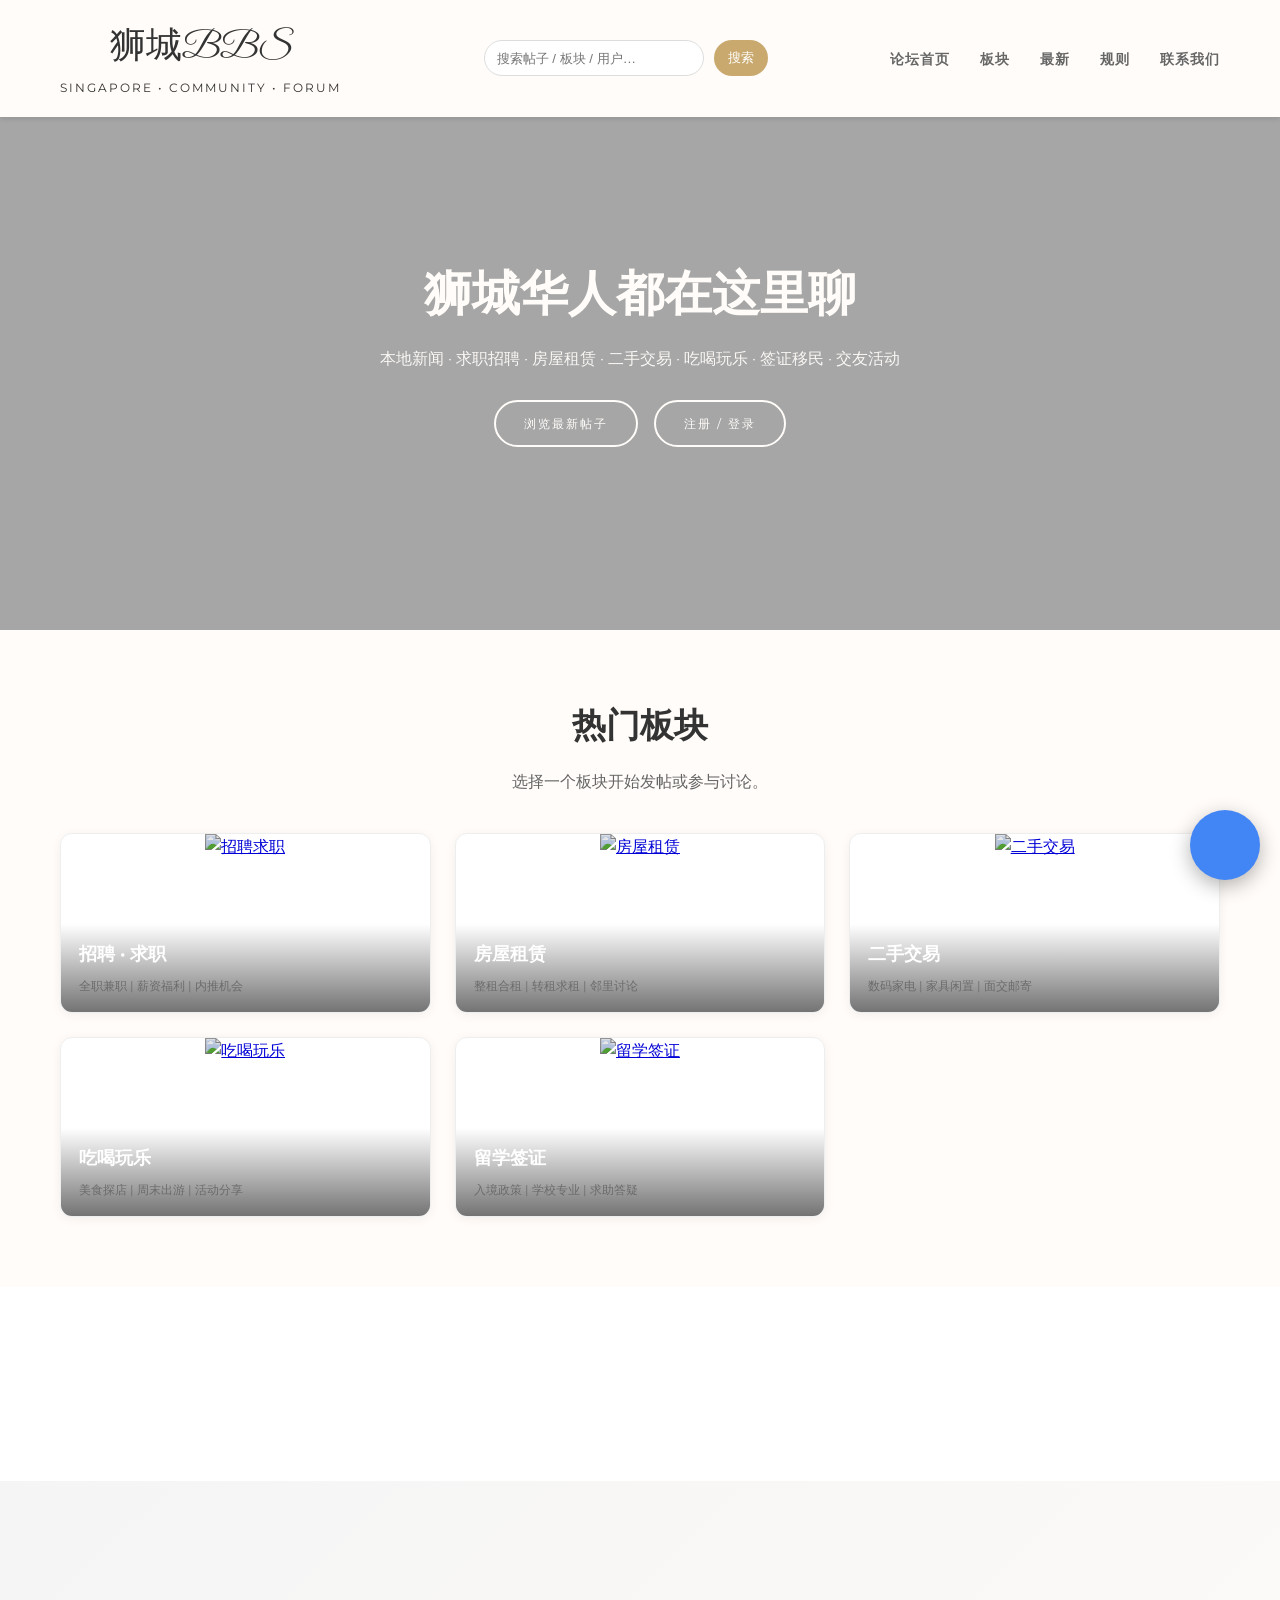
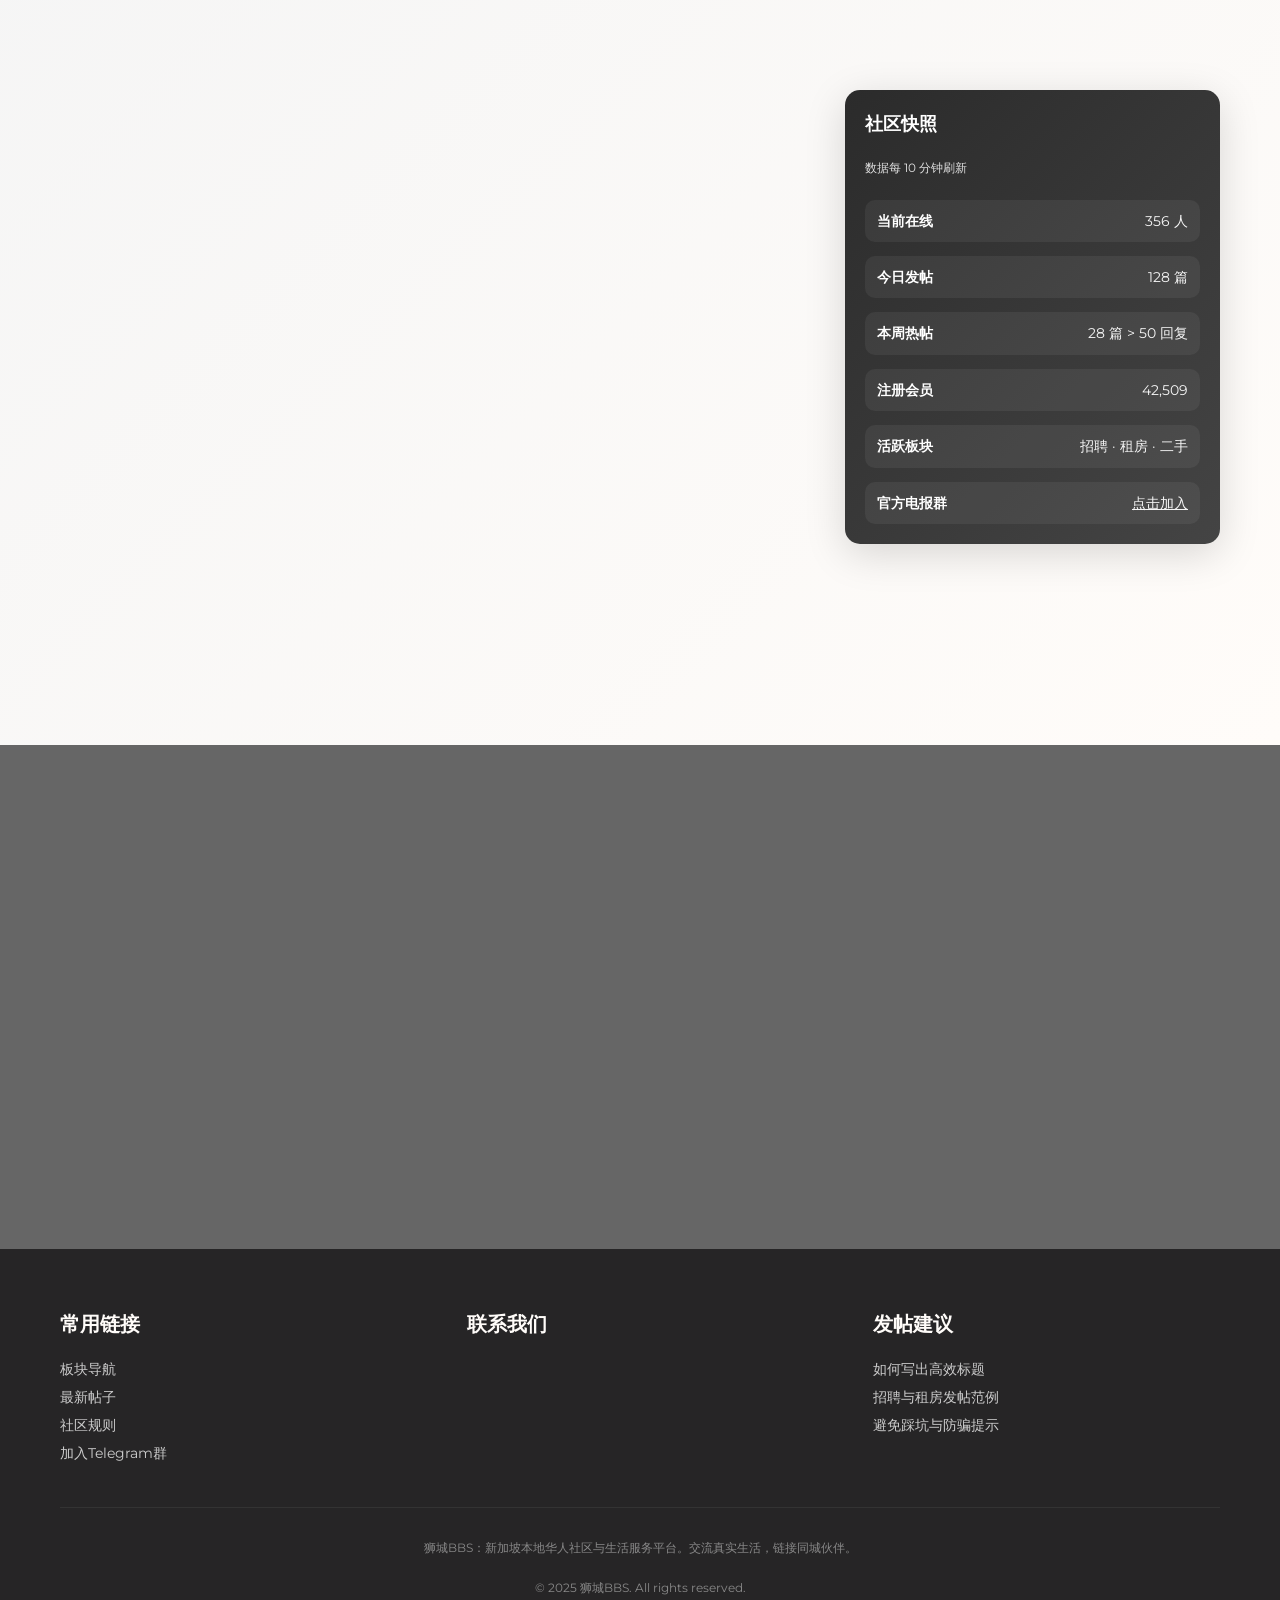
==== commit 90883672: "Update index.html" ====
--- a/index.html
+++ b/index.html
@@ -586,7017 +586,3 @@
     crossorigin="anonymous"></script>
 </body>
 </html>
-    .menu a i {
-      margin-right: 4px;
-    }
-  }
-</style>
-
-
-</head>
-
-<body>
-
-    <!-- Telegram Floating Button -->
-    <a href="https://t.me/sg_n2tt" target="_blank" style="
-      position: fixed;
-      bottom: 20px;
-      right: 20px;
-      background-color: #0088cc;
-      color: white;
-      width: 50px;
-      height: 50px;
-      border-radius: 50%;
-      display: flex;
-      align-items: center;
-      justify-content: center;
-      box-shadow: 0 2px 6px rgba(0,0,0,0.3);
-      text-decoration: none;
-      z-index: 9999;
-      transition: transform 0.3s;
-   " id="telegram-btn" title="Join our Telegram channel | nanrentiantang escorts 新加坡男人天堂网飞机频道">
-        <i class="fab fa-telegram-plane" style="font-size:24px;"></i>
-    </a>
-    <!-- Optional hover effect -->
-    <script defer>
-        const btn = document.getElementById('telegram-btn');
-        btn.addEventListener('mouseenter', () => btn.style.transform = 'scale(1.1)');
-        btn.addEventListener('mouseleave', () => btn.style.transform = 'scale(1)');
-    </script>
-
-    <br><br>
-    <header
-        style="border-bottom: none; display: flex; align-items: center; justify-content: center; flex-direction: column;">
-
-        <div class="logo" style="text-align: center;">
-            <a href="https://nanrentiantang1.net/"
-                title="Visit Nanrentiantang1.net - Singapore's Premium Adult Entertainment Site">
-                <img src="https://cdn.shortpixel.ai/client/q_loseless,ret_wait/https://miuohcetrjihx34xc.com/nanrentiantang/logo.png"
-                    alt="Nanrentiantang1.net 新加坡男人天堂网 Logo" style="height:60px; display:block; margin:10px auto;"
-                    loading="lazy">
-            </a>
-        </div>
-
-        <!-- Form linked to backend /search route -->
-        <form action="/search" method="get" class="search-form"
-            style="margin-top:10px;margin-left: 45px; display:flex; gap:5px; justify-content:center;">
-            <input type="text" name="s" placeholder="搜索..." required>
-            <button type="submit">搜索</button>
-        </form>
-    </header>
-
-
-    <div style="text-align: center;padding-top: 60px;color: white;">
-        <a href="https://t.me/sg_n2tt" target="_blank" title="男人天堂网陪游女孩飞机频道 Telegram Channel For
-            nanrentiantang Singapore Escorts" style="color:white;text-decoration:none"><img
-                src="https://cdn-icons-png.flaticon.com/512/2111/2111646.png" alt="Telegram"
-                style="width:20px; vertical-align:middle; margin-right:5px;">男人天堂网陪游女孩飞机频道 Telegram Channel For
-            nanrentiantang Singapore Escorts
-        </a>
-    </div>
-    <p style="text-align: center;font-weight: bold;color:red;font-size: 30px;font-style:italic">Please Note
-        The Latest Website Address Is
-        <a title="nanrentiantang 新加坡男人天堂网 Singapore (SG) Largest Escort Directory | No.1 SG Escort Service | 新加坡伴游 | 新加坡外围"
-            href="https://nanrentiantang1.net/" style="text-decoration: underline;color:red;">
-            nanrentiantang1.net
-        </a>
-    </p>
-    <nav class="menu"
-        style="display:flex;align-items:center;justify-content:center;margin:35px auto 24px auto;max-width:1200px;">
-        <ul>
-            <!-- 为每个菜单项添加 data-region -->
-            <li>
-                <a href="/" title="nanrentiantang 新加坡男人天堂网 home page for all Singapore escorts and sgxmm"
-                    data-region="all"><i class="fas fa-globe-asia"></i> ALL 全部
-                </a>
-            </li>
-            <li>
-                <a href="/singapore/central" title="Central escorts at nanrentiantang in Singapore"
-                    data-region="central"><i class="fas fa-location-arrow"></i> Central 中部地区
-                </a>
-            </li>
-            <li>
-                <a href="/singapore/east" title="East escorts at nanrentiantang in Singapore" data-region="east">
-                    <i class="fas fa-location-arrow"></i> East 东部地区
-                </a>
-            </li>
-            <li>
-                <a href="/singapore/geylang" title="Geylang escorts at nanrentiantang in Singapore"
-                    data-region="geylang"><i class="fas fa-map-marker-alt"></i> GeyLang 亚龙地区</a>
-            </li>
-            <li>
-                <a href="/singapore/west" title="West escorts at nanrentiantang in Singapore" data-region="west">
-                    <i class="fas fa-location-arrow"></i> West 西部地区
-                </a>
-            </li>
-
-            <li>
-                <a href="/singapore/north" title="North escorts at nanrentiantang in Singapore" data-region="north">
-                    <i class="fas fa-location-arrow"></i> North 北部地区
-                </a>
-            </li>
-            <li>
-                <a href="/singapore/massage" title="Massage only escorts at nanrentiantang" data-region="massage">
-                    <i class="fas fa-spa"></i> Massage 按摩
-                </a>
-            </li>
-            <li>
-                <a href="/search?s=thail" title="Thailand escorts at nanrentiantang in Singapore"
-                    data-region="thailand"><i class="fas fa-umbrella-beach"></i> Thailand 泰国
-                </a>
-            </li>
-            <li>
-                <a href="/search?s=vietnam" title="Vietnam escorts in Singapore at nanrentiantang"
-                    data-region="vietnam"><i class="fas fa-leaf"></i> Vietnam 越南</a>
-            </li>
-            <li>
-                <a href="/#otherEscorts" title="Other escorts at nanrentiantang" data-region="other">
-                    <i class="fas fa-ellipsis-h"></i> Other 其它
-                </a>
-            </li>
-        </ul>
-    </nav>
-    <main>
-        <style>
-            .scroll-container {
-                height: 2800px;
-                /* 根据需要调整显示高度 */
-                overflow: hidden;
-                position: relative;
-            }
-
-            .recent-list {
-                display: flex;
-                flex-direction: column;
-                gap: 10px;
-                /* 卡片间距 */
-                position: absolute;
-                top: 0;
-                left: 0;
-                width: 100%;
-            }
-        </style>
-        <div class="main-grid">
-            <section id="recent">
-                <h2 style="text-align: center;color:#EE004c;font-size: 14px;font-weight: 300;margin-top: 30px;">New
-                    Escorts</h2>
-                <div class="scroll-container">
-                    <ul class="recent-list cards">
-                        <li class="card" data-region="中部" style="position: relative;">
-                    <!-- Date overlay placeholder -->
-                    <div class="card-date" style="
-                        position: absolute;
-                        top: 0;
-                        left: 0;
-                        width: 100%;
-                        height: 10%;
-                        background: rgba(0, 0, 0, 0.75);
-                        color: white;
-                        display: flex;
-                        align-items: center;
-                        justify-content: center;
-                        font-size: 14px;
-                        z-index: 11;
-                    ">
-                        NEW 2025-11-14
-                    </div>
-    
-        <a href="https://nanrentiantang1.net/escort/1294" title="nanrentiantang1.net 新加坡男人天堂网 | Escort name - ShuiShui-水水 profile page">
-            <div class="card-img" style="position: relative;">
-                <img src="https://cdn.shortpixel.ai/client/w_224,h_360,q_loseless,ret_wait/https://nanrentiantang.cdncdncdnglodbal.com/1294-1763130550391-404437530.jpg" alt="ShuiShui-水水">
-                <div class="badge verified-badge" style="
-                position: absolute;
-                top: 4px;
-                right: 4px;
-                background-color:#348FAD;
-                color:#fff;
-                font-size:10px;
-                padding:2px 12px;
-                border-radius:4px;
-                z-index:10;
-                opacity:0.8;
-                visibility:visible;
-            ">认证✓</div>
-                <div class="badge video-badge" style="
-                position: absolute;
-                top: 4px;
-                left: 4px;
-                background-color:#E74C3C;
-                color:#fff;
-                font-size:12px;
-                padding:2px 6px;
-                border-radius:4px;
-                z-index:10;
-                visibility:visible;
-                opacity:0.8;
-                transform: none !important;
-            ">🎬视频</div>
-            </div>
-            <div class="card-info" style="text-align:center;font-size:14px">
-                <h3 style="color:#F30654;white-space: nowrap;overflow: hidden;text-overflow: ellipsis;">
-                    ShuiShui-水水【1294】
-                </h3>
-                <p class="area" style="background:#66508C">Central Area 中部地区</p>
-                <p class="location" style="white-space: nowrap;overflow: hidden;text-overflow: ellipsis;">Central Area 中部地区</p>
-                <p class="price" style="white-space: nowrap;overflow: hidden;text-overflow: ellipsis;">$300/60mins/1 Shot FJ</p>
-                <p class="meta" style="opacity: 0.8; font-size: 13px; color: #666;">
-                    <span>23 Years Old</span> · 
-                    <span>165cm</span> · 
-                    <span>47KG</span>
-                </p>
-            </div>
-        </a>
-    </li>
-<li class="card" data-region="中部" style="position: relative;">
-                    <!-- Date overlay placeholder -->
-                    <div class="card-date" style="
-                        position: absolute;
-                        top: 0;
-                        left: 0;
-                        width: 100%;
-                        height: 10%;
-                        background: rgba(0, 0, 0, 0.75);
-                        color: white;
-                        display: flex;
-                        align-items: center;
-                        justify-content: center;
-                        font-size: 14px;
-                        z-index: 11;
-                    ">
-                        NEW 2025-11-14
-                    </div>
-    
-        <a href="https://nanrentiantang1.net/escort/1293" title="nanrentiantang1.net 新加坡男人天堂网 | Escort name - Star profile page">
-            <div class="card-img" style="position: relative;">
-                <img src="https://cdn.shortpixel.ai/client/w_224,h_360,q_loseless,ret_wait/https://nanrentiantang.cdncdncdnglodbal.com/1293-1763124162726-405764435.jpg" alt="Star">
-                
-                <div class="badge video-badge" style="
-                position: absolute;
-                top: 4px;
-                left: 4px;
-                background-color:#E74C3C;
-                color:#fff;
-                font-size:12px;
-                padding:2px 6px;
-                border-radius:4px;
-                z-index:10;
-                visibility:visible;
-                opacity:0.8;
-                transform: none !important;
-            ">🎬视频</div>
-            </div>
-            <div class="card-info" style="text-align:center;font-size:14px">
-                <h3 style="color:#F30654;white-space: nowrap;overflow: hidden;text-overflow: ellipsis;">
-                    Star【1293】
-                </h3>
-                <p class="area" style="background:#66508C">Central Area 中部地区</p>
-                <p class="location" style="white-space: nowrap;overflow: hidden;text-overflow: ellipsis;">Central Area 中部地区</p>
-                <p class="price" style="white-space: nowrap;overflow: hidden;text-overflow: ellipsis;">$60/60mins/1 Shot HJ</p>
-                <p class="meta" style="opacity: 0.8; font-size: 13px; color: #666;">
-                    <span>28 Years Old</span> · 
-                    <span>156cm</span> · 
-                    <span>48KG</span>
-                </p>
-            </div>
-        </a>
-    </li>
-<li class="card" data-region="中部" style="position: relative;">
-                    <!-- Date overlay placeholder -->
-                    <div class="card-date" style="
-                        position: absolute;
-                        top: 0;
-                        left: 0;
-                        width: 100%;
-                        height: 10%;
-                        background: rgba(0, 0, 0, 0.75);
-                        color: white;
-                        display: flex;
-                        align-items: center;
-                        justify-content: center;
-                        font-size: 14px;
-                        z-index: 11;
-                    ">
-                        NEW 2025-11-14
-                    </div>
-    
-        <a href="https://nanrentiantang1.net/escort/1292" title="nanrentiantang1.net 新加坡男人天堂网 | Escort name - Gennii-越南-Vietnam profile page">
-            <div class="card-img" style="position: relative;">
-                <img src="https://cdn.shortpixel.ai/client/w_224,h_360,q_loseless,ret_wait/https://nanrentiantang.cdncdncdnglodbal.com/1292-1763120487510-238452822.jpg" alt="Gennii-越南-Vietnam">
-                
-                <div class="badge video-badge" style="
-                position: absolute;
-                top: 4px;
-                left: 4px;
-                background-color:#E74C3C;
-                color:#fff;
-                font-size:12px;
-                padding:2px 6px;
-                border-radius:4px;
-                z-index:10;
-                visibility:visible;
-                opacity:0.8;
-                transform: none !important;
-            ">🎬视频</div>
-            </div>
-            <div class="card-info" style="text-align:center;font-size:14px">
-                <h3 style="color:#F30654;white-space: nowrap;overflow: hidden;text-overflow: ellipsis;">
-                    Gennii-越南-Vietnam【1292】
-                </h3>
-                <p class="area" style="background:#66508C">Central Area 中部地区</p>
-                <p class="location" style="white-space: nowrap;overflow: hidden;text-overflow: ellipsis;">Holland Close 荷兰通道</p>
-                <p class="price" style="white-space: nowrap;overflow: hidden;text-overflow: ellipsis;">$88/60mins/1 Shot HJ</p>
-                <p class="meta" style="opacity: 0.8; font-size: 13px; color: #666;">
-                    <span>22 Years Old</span> · 
-                    <span>155cm</span> · 
-                    <span>45KG</span>
-                </p>
-            </div>
-        </a>
-    </li>
-<li class="card" data-region="北部" style="position: relative;">
-                    <!-- Date overlay placeholder -->
-                    <div class="card-date" style="
-                        position: absolute;
-                        top: 0;
-                        left: 0;
-                        width: 100%;
-                        height: 10%;
-                        background: rgba(0, 0, 0, 0.75);
-                        color: white;
-                        display: flex;
-                        align-items: center;
-                        justify-content: center;
-                        font-size: 14px;
-                        z-index: 11;
-                    ">
-                        NEW 2025-11-14
-                    </div>
-    
-        <a href="https://nanrentiantang1.net/escort/1291" title="nanrentiantang1.net 新加坡男人天堂网 | Escort name - COCO-越南-Bietnam profile page">
-            <div class="card-img" style="position: relative;">
-                <img src="https://cdn.shortpixel.ai/client/w_224,h_360,q_loseless,ret_wait/https://nanrentiantang.cdncdncdnglodbal.com/1291-1763117258855-913947639.jpg" alt="COCO-越南-Bietnam">
-                
-                <div class="badge video-badge" style="
-                position: absolute;
-                top: 4px;
-                left: 4px;
-                background-color:#E74C3C;
-                color:#fff;
-                font-size:12px;
-                padding:2px 6px;
-                border-radius:4px;
-                z-index:10;
-                visibility:visible;
-                opacity:0.8;
-                transform: none !important;
-            ">🎬视频</div>
-            </div>
-            <div class="card-info" style="text-align:center;font-size:14px">
-                <h3 style="color:#F30654;white-space: nowrap;overflow: hidden;text-overflow: ellipsis;">
-                    COCO-越南-Bietnam【1291】
-                </h3>
-                <p class="area" style="background:#66508C">North Area 北部地区</p>
-                <p class="location" style="white-space: nowrap;overflow: hidden;text-overflow: ellipsis;">Sembawang 三巴旺</p>
-                <p class="price" style="white-space: nowrap;overflow: hidden;text-overflow: ellipsis;">$68/60mins/1 Shot HJ</p>
-                <p class="meta" style="opacity: 0.8; font-size: 13px; color: #666;">
-                    <span>28 Years Old</span> · 
-                    <span>160cm</span> · 
-                    <span>52KG</span>
-                </p>
-            </div>
-        </a>
-    </li>
-<li class="card" data-region="中部" style="position: relative;">
-                    <!-- Date overlay placeholder -->
-                    <div class="card-date" style="
-                        position: absolute;
-                        top: 0;
-                        left: 0;
-                        width: 100%;
-                        height: 10%;
-                        background: rgba(0, 0, 0, 0.75);
-                        color: white;
-                        display: flex;
-                        align-items: center;
-                        justify-content: center;
-                        font-size: 14px;
-                        z-index: 11;
-                    ">
-                        NEW 2025-10-29
-                    </div>
-    
-        <a href="https://nanrentiantang1.net/escort/1290" title="nanrentiantang1.net 新加坡男人天堂网 | Escort name - XiaoXiaoYu-小小鱼 profile page">
-            <div class="card-img" style="position: relative;">
-                <img src="https://cdn.shortpixel.ai/client/w_224,h_360,q_loseless,ret_wait/https://nanrentiantang.cdncdncdnglodbal.com/1290-1763105417494-952592385.jpg" alt="XiaoXiaoYu-小小鱼">
-                <div class="badge verified-badge" style="
-                position: absolute;
-                top: 4px;
-                right: 4px;
-                background-color:#348FAD;
-                color:#fff;
-                font-size:10px;
-                padding:2px 12px;
-                border-radius:4px;
-                z-index:10;
-                opacity:0.8;
-                visibility:visible;
-            ">认证✓</div>
-                <div class="badge video-badge" style="
-                position: absolute;
-                top: 4px;
-                left: 4px;
-                background-color:#E74C3C;
-                color:#fff;
-                font-size:12px;
-                padding:2px 6px;
-                border-radius:4px;
-                z-index:10;
-                visibility:visible;
-                opacity:0.8;
-                transform: none !important;
-            ">🎬视频</div>
-            </div>
-            <div class="card-info" style="text-align:center;font-size:14px">
-                <h3 style="color:#F30654;white-space: nowrap;overflow: hidden;text-overflow: ellipsis;">
-                    XiaoXiaoYu-小小鱼【1290】
-                </h3>
-                <p class="area" style="background:#66508C">Central Area 中部地区</p>
-                <p class="location" style="white-space: nowrap;overflow: hidden;text-overflow: ellipsis;">Central Area 中部地区</p>
-                <p class="price" style="white-space: nowrap;overflow: hidden;text-overflow: ellipsis;">$250/60mins/1 Shot FJ</p>
-                <p class="meta" style="opacity: 0.8; font-size: 13px; color: #666;">
-                    <span>19 Years Old</span> · 
-                    <span>165cm</span> · 
-                    <span>45KG</span>
-                </p>
-            </div>
-        </a>
-    </li>
-<li class="card" data-region="东部" style="position: relative;">
-                    <!-- Date overlay placeholder -->
-                    <div class="card-date" style="
-                        position: absolute;
-                        top: 0;
-                        left: 0;
-                        width: 100%;
-                        height: 10%;
-                        background: rgba(0, 0, 0, 0.75);
-                        color: white;
-                        display: flex;
-                        align-items: center;
-                        justify-content: center;
-                        font-size: 14px;
-                        z-index: 11;
-                    ">
-                        NEW 2025-11-13
-                    </div>
-    
-        <a href="https://nanrentiantang1.net/escort/1289" title="nanrentiantang1.net 新加坡男人天堂网 | Escort name - Lucky-Vietnam-越南 profile page">
-            <div class="card-img" style="position: relative;">
-                <img src="https://cdn.shortpixel.ai/client/w_224,h_360,q_loseless,ret_wait/https://nanrentiantang.cdncdncdnglodbal.com/1289-1763032068354-491644724.jpg" alt="Lucky-Vietnam-越南">
-                
-                <div class="badge video-badge" style="
-                position: absolute;
-                top: 4px;
-                left: 4px;
-                background-color:#E74C3C;
-                color:#fff;
-                font-size:12px;
-                padding:2px 6px;
-                border-radius:4px;
-                z-index:10;
-                visibility:visible;
-                opacity:0.8;
-                transform: none !important;
-            ">🎬视频</div>
-            </div>
-            <div class="card-info" style="text-align:center;font-size:14px">
-                <h3 style="color:#F30654;white-space: nowrap;overflow: hidden;text-overflow: ellipsis;">
-                    Lucky-Vietnam-越南【1289】
-                </h3>
-                <p class="area" style="background:#66508C">East Area 东部地区</p>
-                <p class="location" style="white-space: nowrap;overflow: hidden;text-overflow: ellipsis;">Joo Chiat 如切</p>
-                <p class="price" style="white-space: nowrap;overflow: hidden;text-overflow: ellipsis;">$200/60mins/1 Shot FJ</p>
-                <p class="meta" style="opacity: 0.8; font-size: 13px; color: #666;">
-                    <span>25 Years Old</span> · 
-                    <span>168cm</span> · 
-                    <span>47KG</span>
-                </p>
-            </div>
-        </a>
-    </li>
-<li class="card" data-region="中部" style="position: relative;">
-                    <!-- Date overlay placeholder -->
-                    <div class="card-date" style="
-                        position: absolute;
-                        top: 0;
-                        left: 0;
-                        width: 100%;
-                        height: 10%;
-                        background: rgba(0, 0, 0, 0.75);
-                        color: white;
-                        display: flex;
-                        align-items: center;
-                        justify-content: center;
-                        font-size: 14px;
-                        z-index: 11;
-                    ">
-                        NEW 2025-11-12
-                    </div>
-    
-        <a href="https://nanrentiantang1.net/escort/1288" title="nanrentiantang1.net 新加坡男人天堂网 | Escort name - LiLi-丽丽 profile page">
-            <div class="card-img" style="position: relative;">
-                <img src="https://cdn.shortpixel.ai/client/w_224,h_360,q_loseless,ret_wait/https://nanrentiantang.cdncdncdnglodbal.com/1288-1762962959688-335038052.jpg" alt="LiLi-丽丽">
-                <div class="badge verified-badge" style="
-                position: absolute;
-                top: 4px;
-                right: 4px;
-                background-color:#348FAD;
-                color:#fff;
-                font-size:10px;
-                padding:2px 12px;
-                border-radius:4px;
-                z-index:10;
-                opacity:0.8;
-                visibility:visible;
-            ">认证✓</div>
-                <div class="badge video-badge" style="
-                position: absolute;
-                top: 4px;
-                left: 4px;
-                background-color:#E74C3C;
-                color:#fff;
-                font-size:12px;
-                padding:2px 6px;
-                border-radius:4px;
-                z-index:10;
-                visibility:visible;
-                opacity:0.8;
-                transform: none !important;
-            ">🎬视频</div>
-            </div>
-            <div class="card-info" style="text-align:center;font-size:14px">
-                <h3 style="color:#F30654;white-space: nowrap;overflow: hidden;text-overflow: ellipsis;">
-                    LiLi-丽丽【1288】
-                </h3>
-                <p class="area" style="background:#66508C">Central Area 中部地区</p>
-                <p class="location" style="white-space: nowrap;overflow: hidden;text-overflow: ellipsis;">Central Area 中部地区</p>
-                <p class="price" style="white-space: nowrap;overflow: hidden;text-overflow: ellipsis;">$180/60mins/1 Shot FJ</p>
-                <p class="meta" style="opacity: 0.8; font-size: 13px; color: #666;">
-                    <span>22 Years Old</span> · 
-                    <span>165cm</span> · 
-                    <span>43KG</span>
-                </p>
-            </div>
-        </a>
-    </li>
-<li class="card" data-region="中部" style="position: relative;">
-                    <!-- Date overlay placeholder -->
-                    <div class="card-date" style="
-                        position: absolute;
-                        top: 0;
-                        left: 0;
-                        width: 100%;
-                        height: 10%;
-                        background: rgba(0, 0, 0, 0.75);
-                        color: white;
-                        display: flex;
-                        align-items: center;
-                        justify-content: center;
-                        font-size: 14px;
-                        z-index: 11;
-                    ">
-                        NEW 2025-11-12
-                    </div>
-    
-        <a href="https://nanrentiantang1.net/escort/1287" title="nanrentiantang1.net 新加坡男人天堂网 | Escort name - MinEr-敏儿 profile page">
-            <div class="card-img" style="position: relative;">
-                <img src="https://cdn.shortpixel.ai/client/w_224,h_360,q_loseless,ret_wait/https://nanrentiantang.cdncdncdnglodbal.com/1287-1762956477115-936871205.jpg" alt="MinEr-敏儿">
-                
-                <div class="badge video-badge" style="
-                position: absolute;
-                top: 4px;
-                left: 4px;
-                background-color:#E74C3C;
-                color:#fff;
-                font-size:12px;
-                padding:2px 6px;
-                border-radius:4px;
-                z-index:10;
-                visibility:visible;
-                opacity:0.8;
-                transform: none !important;
-            ">🎬视频</div>
-            </div>
-            <div class="card-info" style="text-align:center;font-size:14px">
-                <h3 style="color:#F30654;white-space: nowrap;overflow: hidden;text-overflow: ellipsis;">
-                    MinEr-敏儿【1287】
-                </h3>
-                <p class="area" style="background:#66508C">Central Area 中部地区</p>
-                <p class="location" style="white-space: nowrap;overflow: hidden;text-overflow: ellipsis;">Central Area Hotel 中部酒店</p>
-                <p class="price" style="white-space: nowrap;overflow: hidden;text-overflow: ellipsis;">$80/60mins/1 Shot HJ</p>
-                <p class="meta" style="opacity: 0.8; font-size: 13px; color: #666;">
-                    <span>29 Years Old</span> · 
-                    <span>165cm</span> · 
-                    <span>50KG</span>
-                </p>
-            </div>
-        </a>
-    </li>
-<li class="card" data-region="西部" style="position: relative;">
-                    <!-- Date overlay placeholder -->
-                    <div class="card-date" style="
-                        position: absolute;
-                        top: 0;
-                        left: 0;
-                        width: 100%;
-                        height: 10%;
-                        background: rgba(0, 0, 0, 0.75);
-                        color: white;
-                        display: flex;
-                        align-items: center;
-                        justify-content: center;
-                        font-size: 14px;
-                        z-index: 11;
-                    ">
-                        NEW 2025-11-9
-                    </div>
-    
-        <a href="https://nanrentiantang1.net/escort/1286" title="nanrentiantang1.net 新加坡男人天堂网 | Escort name - JoDi-越南 profile page">
-            <div class="card-img" style="position: relative;">
-                <img src="https://cdn.shortpixel.ai/client/w_224,h_360,q_loseless,ret_wait/https://nanrentiantang.cdncdncdnglodbal.com/1286-1762681049671-541636044.jpg" alt="JoDi-越南">
-                
-                
-            </div>
-            <div class="card-info" style="text-align:center;font-size:14px">
-                <h3 style="color:#F30654;white-space: nowrap;overflow: hidden;text-overflow: ellipsis;">
-                    JoDi-越南【1286】
-                </h3>
-                <p class="area" style="background:#66508C">West Area 西部地区</p>
-                <p class="location" style="white-space: nowrap;overflow: hidden;text-overflow: ellipsis;">Clementi 金文泰</p>
-                <p class="price" style="white-space: nowrap;overflow: hidden;text-overflow: ellipsis;">$80/60mins/1 Shot HJ</p>
-                <p class="meta" style="opacity: 0.8; font-size: 13px; color: #666;">
-                    <span>27 Years Old</span> · 
-                    <span>165cm</span> · 
-                    <span>56KG</span>
-                </p>
-            </div>
-        </a>
-    </li>
-<li class="card" data-region="中部" style="position: relative;">
-                    <!-- Date overlay placeholder -->
-                    <div class="card-date" style="
-                        position: absolute;
-                        top: 0;
-                        left: 0;
-                        width: 100%;
-                        height: 10%;
-                        background: rgba(0, 0, 0, 0.75);
-                        color: white;
-                        display: flex;
-                        align-items: center;
-                        justify-content: center;
-                        font-size: 14px;
-                        z-index: 11;
-                    ">
-                        NEW 2025-11-9
-                    </div>
-    
-        <a href="https://nanrentiantang1.net/escort/1282" title="nanrentiantang1.net 新加坡男人天堂网 | Escort name - GuanGuan-关关 profile page">
-            <div class="card-img" style="position: relative;">
-                <img src="https://cdn.shortpixel.ai/client/w_224,h_360,q_loseless,ret_wait/https://nanrentiantang.cdncdncdnglodbal.com/mmexport1762674513162.jpg" alt="GuanGuan-关关">
-                
-                <div class="badge video-badge" style="
-                position: absolute;
-                top: 4px;
-                left: 4px;
-                background-color:#E74C3C;
-                color:#fff;
-                font-size:12px;
-                padding:2px 6px;
-                border-radius:4px;
-                z-index:10;
-                visibility:visible;
-                opacity:0.8;
-                transform: none !important;
-            ">🎬视频</div>
-            </div>
-            <div class="card-info" style="text-align:center;font-size:14px">
-                <h3 style="color:#F30654;white-space: nowrap;overflow: hidden;text-overflow: ellipsis;">
-                    GuanGuan-关关【1282】
-                </h3>
-                <p class="area" style="background:#66508C">Central Area 中部地区</p>
-                <p class="location" style="white-space: nowrap;overflow: hidden;text-overflow: ellipsis;">Novena Hotel 诺维娜酒店</p>
-                <p class="price" style="white-space: nowrap;overflow: hidden;text-overflow: ellipsis;">$260/60mins/1 Shot FJ</p>
-                <p class="meta" style="opacity: 0.8; font-size: 13px; color: #666;">
-                    <span>21 Years Old</span> · 
-                    <span>160cm</span> · 
-                    <span>46KG</span>
-                </p>
-            </div>
-        </a>
-    </li>
-<li class="card" data-region="中部" style="position: relative;">
-                    <!-- Date overlay placeholder -->
-                    <div class="card-date" style="
-                        position: absolute;
-                        top: 0;
-                        left: 0;
-                        width: 100%;
-                        height: 10%;
-                        background: rgba(0, 0, 0, 0.75);
-                        color: white;
-                        display: flex;
-                        align-items: center;
-                        justify-content: center;
-                        font-size: 14px;
-                        z-index: 11;
-                    ">
-                        NEW 2025-11-9
-                    </div>
-    
-        <a href="https://nanrentiantang1.net/escort/1280" title="nanrentiantang1.net 新加坡男人天堂网 | Escort name - Miya-越南 profile page">
-            <div class="card-img" style="position: relative;">
-                <img src="https://cdn.shortpixel.ai/client/w_224,h_360,q_loseless,ret_wait/https://nanrentiantang.cdncdncdnglodbal.com/1280-1762654706979-107834715.jpg" alt="Miya-越南">
-                
-                <div class="badge video-badge" style="
-                position: absolute;
-                top: 4px;
-                left: 4px;
-                background-color:#E74C3C;
-                color:#fff;
-                font-size:12px;
-                padding:2px 6px;
-                border-radius:4px;
-                z-index:10;
-                visibility:visible;
-                opacity:0.8;
-                transform: none !important;
-            ">🎬视频</div>
-            </div>
-            <div class="card-info" style="text-align:center;font-size:14px">
-                <h3 style="color:#F30654;white-space: nowrap;overflow: hidden;text-overflow: ellipsis;">
-                    Miya-越南【1280】
-                </h3>
-                <p class="area" style="background:#66508C">Central Area 中部地区</p>
-                <p class="location" style="white-space: nowrap;overflow: hidden;text-overflow: ellipsis;">Redhill 红山</p>
-                <p class="price" style="white-space: nowrap;overflow: hidden;text-overflow: ellipsis;">$60/30mins/1 Shot HJ</p>
-                <p class="meta" style="opacity: 0.8; font-size: 13px; color: #666;">
-                    <span>25 Years Old</span> · 
-                    <span>168cm</span> · 
-                    <span>50KG</span>
-                </p>
-            </div>
-        </a>
-    </li>
-<li class="card" data-region="西部" style="position: relative;">
-                    <!-- Date overlay placeholder -->
-                    <div class="card-date" style="
-                        position: absolute;
-                        top: 0;
-                        left: 0;
-                        width: 100%;
-                        height: 10%;
-                        background: rgba(0, 0, 0, 0.75);
-                        color: white;
-                        display: flex;
-                        align-items: center;
-                        justify-content: center;
-                        font-size: 14px;
-                        z-index: 11;
-                    ">
-                        NEW 2025-11-8
-                    </div>
-    
-        <a href="https://nanrentiantang1.net/escort/1279" title="nanrentiantang1.net 新加坡男人天堂网 | Escort name - XiaoXingYun-小幸运 profile page">
-            <div class="card-img" style="position: relative;">
-                <img src="https://cdn.shortpixel.ai/client/w_224,h_360,q_loseless,ret_wait/https://nanrentiantang.cdncdncdnglodbal.com/1279-1762545554728-172802315.jpg" alt="XiaoXingYun-小幸运">
-                
-                <div class="badge video-badge" style="
-                position: absolute;
-                top: 4px;
-                left: 4px;
-                background-color:#E74C3C;
-                color:#fff;
-                font-size:12px;
-                padding:2px 6px;
-                border-radius:4px;
-                z-index:10;
-                visibility:visible;
-                opacity:0.8;
-                transform: none !important;
-            ">🎬视频</div>
-            </div>
-            <div class="card-info" style="text-align:center;font-size:14px">
-                <h3 style="color:#F30654;white-space: nowrap;overflow: hidden;text-overflow: ellipsis;">
-                    XiaoXingYun-小幸运【1279】
-                </h3>
-                <p class="area" style="background:#66508C">West Area 西部地区</p>
-                <p class="location" style="white-space: nowrap;overflow: hidden;text-overflow: ellipsis;">Bukit Gombak 武吉甘伯</p>
-                <p class="price" style="white-space: nowrap;overflow: hidden;text-overflow: ellipsis;">$130/60mins/1 Shot FJ</p>
-                <p class="meta" style="opacity: 0.8; font-size: 13px; color: #666;">
-                    <span>23 Years Old</span> · 
-                    <span>163cm</span> · 
-                    <span>45KG</span>
-                </p>
-            </div>
-        </a>
-    </li>
-<li class="card" data-region="中部" style="position: relative;">
-                    <!-- Date overlay placeholder -->
-                    <div class="card-date" style="
-                        position: absolute;
-                        top: 0;
-                        left: 0;
-                        width: 100%;
-                        height: 10%;
-                        background: rgba(0, 0, 0, 0.75);
-                        color: white;
-                        display: flex;
-                        align-items: center;
-                        justify-content: center;
-                        font-size: 14px;
-                        z-index: 11;
-                    ">
-                        NEW 2025-11-7
-                    </div>
-    
-        <a href="https://nanrentiantang1.net/escort/1278" title="nanrentiantang1.net 新加坡男人天堂网 | Escort name - Amy profile page">
-            <div class="card-img" style="position: relative;">
-                <img src="https://cdn.shortpixel.ai/client/w_224,h_360,q_loseless,ret_wait/https://nanrentiantang.cdncdncdnglodbal.com/1278-1762523859566-989027906.jpg" alt="Amy">
-                
-                <div class="badge video-badge" style="
-                position: absolute;
-                top: 4px;
-                left: 4px;
-                background-color:#E74C3C;
-                color:#fff;
-                font-size:12px;
-                padding:2px 6px;
-                border-radius:4px;
-                z-index:10;
-                visibility:visible;
-                opacity:0.8;
-                transform: none !important;
-            ">🎬视频</div>
-            </div>
-            <div class="card-info" style="text-align:center;font-size:14px">
-                <h3 style="color:#F30654;white-space: nowrap;overflow: hidden;text-overflow: ellipsis;">
-                    Amy【1278】
-                </h3>
-                <p class="area" style="background:#66508C">Central Area 中部地区</p>
-                <p class="location" style="white-space: nowrap;overflow: hidden;text-overflow: ellipsis;">Central Area 中部地区</p>
-                <p class="price" style="white-space: nowrap;overflow: hidden;text-overflow: ellipsis;">$150/60mins/2 Shot FJ</p>
-                <p class="meta" style="opacity: 0.8; font-size: 13px; color: #666;">
-                    <span>27 Years Old</span> · 
-                    <span>169cm</span> · 
-                    <span>49KG</span>
-                </p>
-            </div>
-        </a>
-    </li>
-<li class="card" data-region="芽笼" style="position: relative;">
-                    <!-- Date overlay placeholder -->
-                    <div class="card-date" style="
-                        position: absolute;
-                        top: 0;
-                        left: 0;
-                        width: 100%;
-                        height: 10%;
-                        background: rgba(0, 0, 0, 0.75);
-                        color: white;
-                        display: flex;
-                        align-items: center;
-                        justify-content: center;
-                        font-size: 14px;
-                        z-index: 11;
-                    ">
-                        NEW 2025-11-7
-                    </div>
-    
-        <a href="https://nanrentiantang1.net/escort/1276" title="nanrentiantang1.net 新加坡男人天堂网 | Escort name - EnXi-恩熙 profile page">
-            <div class="card-img" style="position: relative;">
-                <img src="https://cdn.shortpixel.ai/client/w_224,h_360,q_loseless,ret_wait/https://nanrentiantang.cdncdncdnglodbal.com/1276-1762519885177-572378285.jpg" alt="EnXi-恩熙">
-                
-                <div class="badge video-badge" style="
-                position: absolute;
-                top: 4px;
-                left: 4px;
-                background-color:#E74C3C;
-                color:#fff;
-                font-size:12px;
-                padding:2px 6px;
-                border-radius:4px;
-                z-index:10;
-                visibility:visible;
-                opacity:0.8;
-                transform: none !important;
-            ">🎬视频</div>
-            </div>
-            <div class="card-info" style="text-align:center;font-size:14px">
-                <h3 style="color:#F30654;white-space: nowrap;overflow: hidden;text-overflow: ellipsis;">
-                    EnXi-恩熙【1276】
-                </h3>
-                <p class="area" style="background:#66508C">Geylang Area 芽笼地区</p>
-                <p class="location" style="white-space: nowrap;overflow: hidden;text-overflow: ellipsis;">Geylang 芽笼</p>
-                <p class="price" style="white-space: nowrap;overflow: hidden;text-overflow: ellipsis;">$120/60mins/1 Shot HJ</p>
-                <p class="meta" style="opacity: 0.8; font-size: 13px; color: #666;">
-                    <span>21 Years Old</span> · 
-                    <span>167cm</span> · 
-                    <span>50KG</span>
-                </p>
-            </div>
-        </a>
-    </li>
-<li class="card" data-region="中部" style="position: relative;">
-                    <!-- Date overlay placeholder -->
-                    <div class="card-date" style="
-                        position: absolute;
-                        top: 0;
-                        left: 0;
-                        width: 100%;
-                        height: 10%;
-                        background: rgba(0, 0, 0, 0.75);
-                        color: white;
-                        display: flex;
-                        align-items: center;
-                        justify-content: center;
-                        font-size: 14px;
-                        z-index: 11;
-                    ">
-                        NEW 2025-11-7
-                    </div>
-    
-        <a href="https://nanrentiantang1.net/escort/1274" title="nanrentiantang1.net 新加坡男人天堂网 | Escort name - coco profile page">
-            <div class="card-img" style="position: relative;">
-                <img src="https://cdn.shortpixel.ai/client/w_224,h_360,q_loseless,ret_wait/https://nanrentiantang.cdncdncdnglodbal.com/1274-1762518106622-831196147.jpg" alt="coco">
-                
-                <div class="badge video-badge" style="
-                position: absolute;
-                top: 4px;
-                left: 4px;
-                background-color:#E74C3C;
-                color:#fff;
-                font-size:12px;
-                padding:2px 6px;
-                border-radius:4px;
-                z-index:10;
-                visibility:visible;
-                opacity:0.8;
-                transform: none !important;
-            ">🎬视频</div>
-            </div>
-            <div class="card-info" style="text-align:center;font-size:14px">
-                <h3 style="color:#F30654;white-space: nowrap;overflow: hidden;text-overflow: ellipsis;">
-                    coco【1274】
-                </h3>
-                <p class="area" style="background:#66508C">Central Area 中部地区</p>
-                <p class="location" style="white-space: nowrap;overflow: hidden;text-overflow: ellipsis;">Central Area 中部地区</p>
-                <p class="price" style="white-space: nowrap;overflow: hidden;text-overflow: ellipsis;">$140/90mins/2 Shot FJ</p>
-                <p class="meta" style="opacity: 0.8; font-size: 13px; color: #666;">
-                    <span>27 Years Old</span> · 
-                    <span>169cm</span> · 
-                    <span>49KG</span>
-                </p>
-            </div>
-        </a>
-    </li>
-<li class="card" data-region="东部" style="position: relative;">
-                    <!-- Date overlay placeholder -->
-                    <div class="card-date" style="
-                        position: absolute;
-                        top: 0;
-                        left: 0;
-                        width: 100%;
-                        height: 10%;
-                        background: rgba(0, 0, 0, 0.75);
-                        color: white;
-                        display: flex;
-                        align-items: center;
-                        justify-content: center;
-                        font-size: 14px;
-                        z-index: 11;
-                    ">
-                        NEW 2025-11-7
-                    </div>
-    
-        <a href="https://nanrentiantang1.net/escort/1273" title="nanrentiantang1.net 新加坡男人天堂网 | Escort name - Cindy profile page">
-            <div class="card-img" style="position: relative;">
-                <img src="https://cdn.shortpixel.ai/client/w_224,h_360,q_loseless,ret_wait/https://nanrentiantang.cdncdncdnglodbal.com/1273-1762516793024-692533805.jpg" alt="Cindy">
-                
-                
-            </div>
-            <div class="card-info" style="text-align:center;font-size:14px">
-                <h3 style="color:#F30654;white-space: nowrap;overflow: hidden;text-overflow: ellipsis;">
-                    Cindy【1273】
-                </h3>
-                <p class="area" style="background:#66508C">East Area 东部地区</p>
-                <p class="location" style="white-space: nowrap;overflow: hidden;text-overflow: ellipsis;">MacPherson 麦波申</p>
-                <p class="price" style="white-space: nowrap;overflow: hidden;text-overflow: ellipsis;">$158/60mins/1 Shot FJ</p>
-                <p class="meta" style="opacity: 0.8; font-size: 13px; color: #666;">
-                    <span>28 Years Old</span> · 
-                    <span>166cm</span> · 
-                    <span>48KG</span>
-                </p>
-            </div>
-        </a>
-    </li>
-<li class="card" data-region="中部" style="position: relative;">
-                    <!-- Date overlay placeholder -->
-                    <div class="card-date" style="
-                        position: absolute;
-                        top: 0;
-                        left: 0;
-                        width: 100%;
-                        height: 10%;
-                        background: rgba(0, 0, 0, 0.75);
-                        color: white;
-                        display: flex;
-                        align-items: center;
-                        justify-content: center;
-                        font-size: 14px;
-                        z-index: 11;
-                    ">
-                        NEW 2025-11-6
-                    </div>
-    
-        <a href="https://nanrentiantang1.net/escort/1270" title="nanrentiantang1.net 新加坡男人天堂网 | Escort name - Hanzhen-韩真 profile page">
-            <div class="card-img" style="position: relative;">
-                <img src="https://cdn.shortpixel.ai/client/w_224,h_360,q_loseless,ret_wait/https://nanrentiantang.cdncdncdnglodbal.com/1270-1762444011060-70117163.jpg" alt="Hanzhen-韩真">
-                <div class="badge verified-badge" style="
-                position: absolute;
-                top: 4px;
-                right: 4px;
-                background-color:#348FAD;
-                color:#fff;
-                font-size:10px;
-                padding:2px 12px;
-                border-radius:4px;
-                z-index:10;
-                opacity:0.8;
-                visibility:visible;
-            ">认证✓</div>
-                <div class="badge video-badge" style="
-                position: absolute;
-                top: 4px;
-                left: 4px;
-                background-color:#E74C3C;
-                color:#fff;
-                font-size:12px;
-                padding:2px 6px;
-                border-radius:4px;
-                z-index:10;
-                visibility:visible;
-                opacity:0.8;
-                transform: none !important;
-            ">🎬视频</div>
-            </div>
-            <div class="card-info" style="text-align:center;font-size:14px">
-                <h3 style="color:#F30654;white-space: nowrap;overflow: hidden;text-overflow: ellipsis;">
-                    Hanzhen-韩真【1270】
-                </h3>
-                <p class="area" style="background:#66508C">Central Area 中部地区</p>
-                <p class="location" style="white-space: nowrap;overflow: hidden;text-overflow: ellipsis;">Central Area 中部地区</p>
-                <p class="price" style="white-space: nowrap;overflow: hidden;text-overflow: ellipsis;">$280/60mins/1 Shot FJ</p>
-                <p class="meta" style="opacity: 0.8; font-size: 13px; color: #666;">
-                    <span>21 Years Old</span> · 
-                    <span>165cm</span> · 
-                    <span>46KG</span>
-                </p>
-            </div>
-        </a>
-    </li>
-<li class="card" data-region="中部" style="position: relative;">
-                    <!-- Date overlay placeholder -->
-                    <div class="card-date" style="
-                        position: absolute;
-                        top: 0;
-                        left: 0;
-                        width: 100%;
-                        height: 10%;
-                        background: rgba(0, 0, 0, 0.75);
-                        color: white;
-                        display: flex;
-                        align-items: center;
-                        justify-content: center;
-                        font-size: 14px;
-                        z-index: 11;
-                    ">
-                        NEW 2025-11-6
-                    </div>
-    
-        <a href="https://nanrentiantang1.net/escort/1269" title="nanrentiantang1.net 新加坡男人天堂网 | Escort name - LuLu-露露 profile page">
-            <div class="card-img" style="position: relative;">
-                <img src="https://cdn.shortpixel.ai/client/w_224,h_360,q_loseless,ret_wait/https://nanrentiantang.cdncdncdnglodbal.com/1269-1762445176857-422730031.jpg" alt="LuLu-露露">
-                <div class="badge verified-badge" style="
-                position: absolute;
-                top: 4px;
-                right: 4px;
-                background-color:#348FAD;
-                color:#fff;
-                font-size:10px;
-                padding:2px 12px;
-                border-radius:4px;
-                z-index:10;
-                opacity:0.8;
-                visibility:visible;
-            ">认证✓</div>
-                <div class="badge video-badge" style="
-                position: absolute;
-                top: 4px;
-                left: 4px;
-                background-color:#E74C3C;
-                color:#fff;
-                font-size:12px;
-                padding:2px 6px;
-                border-radius:4px;
-                z-index:10;
-                visibility:visible;
-                opacity:0.8;
-                transform: none !important;
-            ">🎬视频</div>
-            </div>
-            <div class="card-info" style="text-align:center;font-size:14px">
-                <h3 style="color:#F30654;white-space: nowrap;overflow: hidden;text-overflow: ellipsis;">
-                    LuLu-露露【1269】
-                </h3>
-                <p class="area" style="background:#66508C">Central Area 中部地区</p>
-                <p class="location" style="white-space: nowrap;overflow: hidden;text-overflow: ellipsis;">Tiong Bahru Hotel 中巴鲁酒店</p>
-                <p class="price" style="white-space: nowrap;overflow: hidden;text-overflow: ellipsis;">$190/60mins/1 Shot FJ</p>
-                <p class="meta" style="opacity: 0.8; font-size: 13px; color: #666;">
-                    <span>23 Years Old</span> · 
-                    <span>162cm</span> · 
-                    <span>49KG</span>
-                </p>
-            </div>
-        </a>
-    </li>
-<li class="card" data-region="中部" style="position: relative;">
-                    <!-- Date overlay placeholder -->
-                    <div class="card-date" style="
-                        position: absolute;
-                        top: 0;
-                        left: 0;
-                        width: 100%;
-                        height: 10%;
-                        background: rgba(0, 0, 0, 0.75);
-                        color: white;
-                        display: flex;
-                        align-items: center;
-                        justify-content: center;
-                        font-size: 14px;
-                        z-index: 11;
-                    ">
-                        NEW 2025-11-6
-                    </div>
-    
-        <a href="https://nanrentiantang1.net/escort/1268" title="nanrentiantang1.net 新加坡男人天堂网 | Escort name - MaoMao-猫猫 profile page">
-            <div class="card-img" style="position: relative;">
-                <img src="https://cdn.shortpixel.ai/client/w_224,h_360,q_loseless,ret_wait/https://nanrentiantang.cdncdncdnglodbal.com/1268-1762442868756-828233405.jpg" alt="MaoMao-猫猫">
-                <div class="badge verified-badge" style="
-                position: absolute;
-                top: 4px;
-                right: 4px;
-                background-color:#348FAD;
-                color:#fff;
-                font-size:10px;
-                padding:2px 12px;
-                border-radius:4px;
-                z-index:10;
-                opacity:0.8;
-                visibility:visible;
-            ">认证✓</div>
-                <div class="badge video-badge" style="
-                position: absolute;
-                top: 4px;
-                left: 4px;
-                background-color:#E74C3C;
-                color:#fff;
-                font-size:12px;
-                padding:2px 6px;
-                border-radius:4px;
-                z-index:10;
-                visibility:visible;
-                opacity:0.8;
-                transform: none !important;
-            ">🎬视频</div>
-            </div>
-            <div class="card-info" style="text-align:center;font-size:14px">
-                <h3 style="color:#F30654;white-space: nowrap;overflow: hidden;text-overflow: ellipsis;">
-                    MaoMao-猫猫【1268】
-                </h3>
-                <p class="area" style="background:#66508C">Central Area 中部地区</p>
-                <p class="location" style="white-space: nowrap;overflow: hidden;text-overflow: ellipsis;">Central Hotel 中部酒店</p>
-                <p class="price" style="white-space: nowrap;overflow: hidden;text-overflow: ellipsis;">$230/60mins/1 Shot FJ</p>
-                <p class="meta" style="opacity: 0.8; font-size: 13px; color: #666;">
-                    <span>25 Years Old</span> · 
-                    <span>162cm</span> · 
-                    <span>49KG</span>
-                </p>
-            </div>
-        </a>
-    </li>
-<li class="card" data-region="中部" style="position: relative;">
-                    <!-- Date overlay placeholder -->
-                    <div class="card-date" style="
-                        position: absolute;
-                        top: 0;
-                        left: 0;
-                        width: 100%;
-                        height: 10%;
-                        background: rgba(0, 0, 0, 0.75);
-                        color: white;
-                        display: flex;
-                        align-items: center;
-                        justify-content: center;
-                        font-size: 14px;
-                        z-index: 11;
-                    ">
-                        NEW 2025-11-6
-                    </div>
-    
-        <a href="https://nanrentiantang1.net/escort/1264" title="nanrentiantang1.net 新加坡男人天堂网 | Escort name - Xixi profile page">
-            <div class="card-img" style="position: relative;">
-                <img src="https://cdn.shortpixel.ai/client/w_224,h_360,q_loseless,ret_wait/https://nanrentiantang.cdncdncdnglodbal.com/1264-1762440242366-846533259.jpg" alt="Xixi">
-                
-                <div class="badge video-badge" style="
-                position: absolute;
-                top: 4px;
-                left: 4px;
-                background-color:#E74C3C;
-                color:#fff;
-                font-size:12px;
-                padding:2px 6px;
-                border-radius:4px;
-                z-index:10;
-                visibility:visible;
-                opacity:0.8;
-                transform: none !important;
-            ">🎬视频</div>
-            </div>
-            <div class="card-info" style="text-align:center;font-size:14px">
-                <h3 style="color:#F30654;white-space: nowrap;overflow: hidden;text-overflow: ellipsis;">
-                    Xixi【1264】
-                </h3>
-                <p class="area" style="background:#66508C">Central Area 中部地区</p>
-                <p class="location" style="white-space: nowrap;overflow: hidden;text-overflow: ellipsis;">Farrer Park MRT Station Exit B 花拉公园地铁站B出口</p>
-                <p class="price" style="white-space: nowrap;overflow: hidden;text-overflow: ellipsis;">$128/60mins/1 Shot hJ</p>
-                <p class="meta" style="opacity: 0.8; font-size: 13px; color: #666;">
-                    <span>29 Years Old</span> · 
-                    <span>158cm</span> · 
-                    <span>48KG</span>
-                </p>
-            </div>
-        </a>
-    </li>
-<li class="card" data-region="中部" style="position: relative;">
-                    <!-- Date overlay placeholder -->
-                    <div class="card-date" style="
-                        position: absolute;
-                        top: 0;
-                        left: 0;
-                        width: 100%;
-                        height: 10%;
-                        background: rgba(0, 0, 0, 0.75);
-                        color: white;
-                        display: flex;
-                        align-items: center;
-                        justify-content: center;
-                        font-size: 14px;
-                        z-index: 11;
-                    ">
-                        NEW 2025-11-6
-                    </div>
-    
-        <a href="https://nanrentiantang1.net/escort/1262" title="nanrentiantang1.net 新加坡男人天堂网 | Escort name - XiXi-兮兮 profile page">
-            <div class="card-img" style="position: relative;">
-                <img src="https://cdn.shortpixel.ai/client/w_224,h_360,q_loseless,ret_wait/https://nanrentiantang.cdncdncdnglodbal.com/1262-1762392056515-857034457.jpg" alt="XiXi-兮兮">
-                <div class="badge verified-badge" style="
-                position: absolute;
-                top: 4px;
-                right: 4px;
-                background-color:#348FAD;
-                color:#fff;
-                font-size:10px;
-                padding:2px 12px;
-                border-radius:4px;
-                z-index:10;
-                opacity:0.8;
-                visibility:visible;
-            ">认证✓</div>
-                <div class="badge video-badge" style="
-                position: absolute;
-                top: 4px;
-                left: 4px;
-                background-color:#E74C3C;
-                color:#fff;
-                font-size:12px;
-                padding:2px 6px;
-                border-radius:4px;
-                z-index:10;
-                visibility:visible;
-                opacity:0.8;
-                transform: none !important;
-            ">🎬视频</div>
-            </div>
-            <div class="card-info" style="text-align:center;font-size:14px">
-                <h3 style="color:#F30654;white-space: nowrap;overflow: hidden;text-overflow: ellipsis;">
-                    XiXi-兮兮【1262】
-                </h3>
-                <p class="area" style="background:#66508C">Central Area 中部地区</p>
-                <p class="location" style="white-space: nowrap;overflow: hidden;text-overflow: ellipsis;">Central Area 中部地区</p>
-                <p class="price" style="white-space: nowrap;overflow: hidden;text-overflow: ellipsis;">$150/60mins/1 Shot HJ</p>
-                <p class="meta" style="opacity: 0.8; font-size: 13px; color: #666;">
-                    <span>21 Years Old</span> · 
-                    <span>165cm</span> · 
-                    <span>48KG</span>
-                </p>
-            </div>
-        </a>
-    </li>
-
-                    </ul>
-                </div>
-            </section>
-            <script>
-                document.addEventListener("DOMContentLoaded", () => {
-                    const list = document.querySelector(".recent-list");
-                    const container = document.querySelector(".scroll-container");
-
-                    let topPos = 0;
-                    const speed = 0.5; // 每帧滚动 px，可调整滚动速度
-
-                    function scrollDown() {
-                        topPos -= speed;
-                        const listHeight = list.offsetHeight;
-                        const containerHeight = container.offsetHeight;
-
-                        if (Math.abs(topPos) >= listHeight) {
-                            topPos = containerHeight; // 循环回到顶部
-                        }
-
-                        list.style.top = topPos + "px";
-                        requestAnimationFrame(scrollDown);
-                    }
-                    scrollDown();
-                });
-            </script>
-
-            <div>
-                <section id="featured">
-                    <h2 style="text-align: center;color:#EE004c;font-size: 22px;font-weight: 300;" id="featuredEscorts">
-                        Featrued/精选</h2>
-                    <ul class="featured-list cards">
-                        <li class="card" data-region="中部">
-    
-        <a href="https://nanrentiantang1.net/escort/1288" title="nanrentiantang1.net 新加坡男人天堂网 | Escort name - LiLi-丽丽 profile page">
-            <div class="card-img" style="position: relative;">
-                <img src="https://cdn.shortpixel.ai/client/w_224,h_360,q_loseless,ret_wait/https://nanrentiantang.cdncdncdnglodbal.com/1288-1762962959688-335038052.jpg" alt="LiLi-丽丽">
-                <div class="badge verified-badge" style="
-                position: absolute;
-                top: 4px;
-                right: 4px;
-                background-color:#348FAD;
-                color:#fff;
-                font-size:10px;
-                padding:2px 12px;
-                border-radius:4px;
-                z-index:10;
-                opacity:0.8;
-                visibility:visible;
-            ">认证✓</div>
-                <div class="badge video-badge" style="
-                position: absolute;
-                top: 4px;
-                left: 4px;
-                background-color:#E74C3C;
-                color:#fff;
-                font-size:12px;
-                padding:2px 6px;
-                border-radius:4px;
-                z-index:10;
-                visibility:visible;
-                opacity:0.8;
-                transform: none !important;
-            ">🎬视频</div>
-            </div>
-            <div class="card-info" style="text-align:center;font-size:14px">
-                <h3 style="color:#F30654;white-space: nowrap;overflow: hidden;text-overflow: ellipsis;">
-                    LiLi-丽丽【1288】
-                </h3>
-                <p class="area" style="background:#66508C">Central Area 中部地区</p>
-                <p class="location" style="white-space: nowrap;overflow: hidden;text-overflow: ellipsis;">Central Area 中部地区</p>
-                <p class="price" style="white-space: nowrap;overflow: hidden;text-overflow: ellipsis;">$180/60mins/1 Shot FJ</p>
-                <p class="meta" style="opacity: 0.8; font-size: 13px; color: #666;">
-                    <span>22 Years Old</span> · 
-                    <span>165cm</span> · 
-                    <span>43KG</span>
-                </p>
-            </div>
-        </a>
-    </li>
-<li class="card" data-region="中部">
-    
-        <a href="https://nanrentiantang1.net/escort/1254" title="nanrentiantang1.net 新加坡男人天堂网 | Escort name - Yuhan-雨涵 profile page">
-            <div class="card-img" style="position: relative;">
-                <img src="https://cdn.shortpixel.ai/client/w_224,h_360,q_loseless,ret_wait/https://nanrentiantang.cdncdncdnglodbal.com/1254p3.jpg" alt="Yuhan-雨涵">
-                <div class="badge verified-badge" style="
-                position: absolute;
-                top: 4px;
-                right: 4px;
-                background-color:#348FAD;
-                color:#fff;
-                font-size:10px;
-                padding:2px 12px;
-                border-radius:4px;
-                z-index:10;
-                opacity:0.8;
-                visibility:visible;
-            ">认证✓</div>
-                <div class="badge video-badge" style="
-                position: absolute;
-                top: 4px;
-                left: 4px;
-                background-color:#E74C3C;
-                color:#fff;
-                font-size:12px;
-                padding:2px 6px;
-                border-radius:4px;
-                z-index:10;
-                visibility:visible;
-                opacity:0.8;
-                transform: none !important;
-            ">🎬视频</div>
-            </div>
-            <div class="card-info" style="text-align:center;font-size:14px">
-                <h3 style="color:#F30654;white-space: nowrap;overflow: hidden;text-overflow: ellipsis;">
-                    Yuhan-雨涵【1254】
-                </h3>
-                <p class="area" style="background:#66508C">Central Area 中部地区</p>
-                <p class="location" style="white-space: nowrap;overflow: hidden;text-overflow: ellipsis;">Central Area 中部地区</p>
-                <p class="price" style="white-space: nowrap;overflow: hidden;text-overflow: ellipsis;">$320/60mins/1 Shot FJ</p>
-                <p class="meta" style="opacity: 0.8; font-size: 13px; color: #666;">
-                    <span>19 Years Old</span> · 
-                    <span>175cm</span> · 
-                    <span>48KG</span>
-                </p>
-            </div>
-        </a>
-    </li>
-<li class="card" data-region="中部">
-    
-        <a href="https://nanrentiantang1.net/escort/1026" title="nanrentiantang1.net 新加坡男人天堂网 | Escort name - Miya profile page">
-            <div class="card-img" style="position: relative;">
-                <img src="https://cdn.shortpixel.ai/client/w_224,h_360,q_loseless,ret_wait/https://nanrentiantang.cdncdncdnglodbal.com/1026p3.jpg" alt="Miya">
-                <div class="badge verified-badge" style="
-                position: absolute;
-                top: 4px;
-                right: 4px;
-                background-color:#348FAD;
-                color:#fff;
-                font-size:10px;
-                padding:2px 12px;
-                border-radius:4px;
-                z-index:10;
-                opacity:0.8;
-                visibility:visible;
-            ">认证✓</div>
-                
-            </div>
-            <div class="card-info" style="text-align:center;font-size:14px">
-                <h3 style="color:#F30654;white-space: nowrap;overflow: hidden;text-overflow: ellipsis;">
-                    Miya【1026】
-                </h3>
-                <p class="area" style="background:#66508C">Central Area 中部地区</p>
-                <p class="location" style="white-space: nowrap;overflow: hidden;text-overflow: ellipsis;">Havelock Road 合乐路</p>
-                <p class="price" style="white-space: nowrap;overflow: hidden;text-overflow: ellipsis;">$130/60mins/1 Shot FJ</p>
-                <p class="meta" style="opacity: 0.8; font-size: 13px; color: #666;">
-                    <span>26 Years Old</span> · 
-                    <span>156cm</span> · 
-                    <span>45KG</span>
-                </p>
-            </div>
-        </a>
-    </li>
-<li class="card" data-region="东部">
-    
-        <a href="https://nanrentiantang1.net/escort/1188" title="nanrentiantang1.net 新加坡男人天堂网 | Escort name - ZhouZhou-周周 profile page">
-            <div class="card-img" style="position: relative;">
-                <img src="https://cdn.shortpixel.ai/client/w_224,h_360,q_loseless,ret_wait/https://nanrentiantang.cdncdncdnglodbal.com/1188p3.jpg" alt="ZhouZhou-周周">
-                <div class="badge verified-badge" style="
-                position: absolute;
-                top: 4px;
-                right: 4px;
-                background-color:#348FAD;
-                color:#fff;
-                font-size:10px;
-                padding:2px 12px;
-                border-radius:4px;
-                z-index:10;
-                opacity:0.8;
-                visibility:visible;
-            ">认证✓</div>
-                <div class="badge video-badge" style="
-                position: absolute;
-                top: 4px;
-                left: 4px;
-                background-color:#E74C3C;
-                color:#fff;
-                font-size:12px;
-                padding:2px 6px;
-                border-radius:4px;
-                z-index:10;
-                visibility:visible;
-                opacity:0.8;
-                transform: none !important;
-            ">🎬视频</div>
-            </div>
-            <div class="card-info" style="text-align:center;font-size:14px">
-                <h3 style="color:#F30654;white-space: nowrap;overflow: hidden;text-overflow: ellipsis;">
-                    ZhouZhou-周周【1188】
-                </h3>
-                <p class="area" style="background:#66508C">East Area 东部地区</p>
-                <p class="location" style="white-space: nowrap;overflow: hidden;text-overflow: ellipsis;">East Condo 东部公寓</p>
-                <p class="price" style="white-space: nowrap;overflow: hidden;text-overflow: ellipsis;">$160/60mins/1 Shot FJ</p>
-                <p class="meta" style="opacity: 0.8; font-size: 13px; color: #666;">
-                    <span>28 Years Old</span> · 
-                    <span>163cm</span> · 
-                    <span>47KG</span>
-                </p>
-            </div>
-        </a>
-    </li>
-<li class="card" data-region="中部">
-    
-        <a href="https://nanrentiantang1.net/escort/1042" title="nanrentiantang1.net 新加坡男人天堂网 | Escort name - TianTian-甜甜 profile page">
-            <div class="card-img" style="position: relative;">
-                <img src="https://cdn.shortpixel.ai/client/w_224,h_360,q_loseless,ret_wait/https://nanrentiantang.cdncdncdnglodbal.com/1042p3.jpg" alt="TianTian-甜甜">
-                
-                <div class="badge video-badge" style="
-                position: absolute;
-                top: 4px;
-                left: 4px;
-                background-color:#E74C3C;
-                color:#fff;
-                font-size:12px;
-                padding:2px 6px;
-                border-radius:4px;
-                z-index:10;
-                visibility:visible;
-                opacity:0.8;
-                transform: none !important;
-            ">🎬视频</div>
-            </div>
-            <div class="card-info" style="text-align:center;font-size:14px">
-                <h3 style="color:#F30654;white-space: nowrap;overflow: hidden;text-overflow: ellipsis;">
-                    TianTian-甜甜【1042】
-                </h3>
-                <p class="area" style="background:#66508C">Central Area 中部地区</p>
-                <p class="location" style="white-space: nowrap;overflow: hidden;text-overflow: ellipsis;">  Central Apartment 中部公寓</p>
-                <p class="price" style="white-space: nowrap;overflow: hidden;text-overflow: ellipsis;">$150/60mins/1 Shot FJ</p>
-                <p class="meta" style="opacity: 0.8; font-size: 13px; color: #666;">
-                    <span>23 Years Old</span> · 
-                    <span>158cm</span> · 
-                    <span>45KG</span>
-                </p>
-            </div>
-        </a>
-    </li>
-<li class="card" data-region="芽笼">
-    
-        <a href="https://nanrentiantang1.net/escort/1016" title="nanrentiantang1.net 新加坡男人天堂网 | Escort name - BaBy-宝贝 profile page">
-            <div class="card-img" style="position: relative;">
-                <img src="https://cdn.shortpixel.ai/client/w_224,h_360,q_loseless,ret_wait/https://nanrentiantang.cdncdncdnglodbal.com/1016p1.jpg" alt="BaBy-宝贝">
-                <div class="badge verified-badge" style="
-                position: absolute;
-                top: 4px;
-                right: 4px;
-                background-color:#348FAD;
-                color:#fff;
-                font-size:10px;
-                padding:2px 12px;
-                border-radius:4px;
-                z-index:10;
-                opacity:0.8;
-                visibility:visible;
-            ">认证✓</div>
-                
-            </div>
-            <div class="card-info" style="text-align:center;font-size:14px">
-                <h3 style="color:#F30654;white-space: nowrap;overflow: hidden;text-overflow: ellipsis;">
-                    BaBy-宝贝【1016】
-                </h3>
-                <p class="area" style="background:#66508C">Geylang Area 芽笼地区</p>
-                <p class="location" style="white-space: nowrap;overflow: hidden;text-overflow: ellipsis;">Geylang 芽笼</p>
-                <p class="price" style="white-space: nowrap;overflow: hidden;text-overflow: ellipsis;">$120/60mins/1 Shot FJ</p>
-                <p class="meta" style="opacity: 0.8; font-size: 13px; color: #666;">
-                    <span>21 Years Old</span> · 
-                    <span>160cm</span> · 
-                    <span>47KG</span>
-                </p>
-            </div>
-        </a>
-    </li>
-<li class="card" data-region="中部">
-    
-        <a href="https://nanrentiantang1.net/escort/1186" title="nanrentiantang1.net 新加坡男人天堂网 | Escort name - ZhiXia-知夏 profile page">
-            <div class="card-img" style="position: relative;">
-                <img src="https://cdn.shortpixel.ai/client/w_224,h_360,q_loseless,ret_wait/https://nanrentiantang.cdncdncdnglodbal.com/1186p3.jpg" alt="ZhiXia-知夏">
-                
-                
-            </div>
-            <div class="card-info" style="text-align:center;font-size:14px">
-                <h3 style="color:#F30654;white-space: nowrap;overflow: hidden;text-overflow: ellipsis;">
-                    ZhiXia-知夏【1186】
-                </h3>
-                <p class="area" style="background:#66508C">Central Area 中部地区</p>
-                <p class="location" style="white-space: nowrap;overflow: hidden;text-overflow: ellipsis;">Central 中部</p>
-                <p class="price" style="white-space: nowrap;overflow: hidden;text-overflow: ellipsis;">$300/60mins/1 Shot FJ</p>
-                <p class="meta" style="opacity: 0.8; font-size: 13px; color: #666;">
-                    <span>18 Years Old</span> · 
-                    <span>160cm</span> · 
-                    <span>41KG</span>
-                </p>
-            </div>
-        </a>
-    </li>
-<li class="card" data-region="中部">
-    
-        <a href="https://nanrentiantang1.net/escort/1201" title="nanrentiantang1.net 新加坡男人天堂网 | Escort name - YueYue-月月 profile page">
-            <div class="card-img" style="position: relative;">
-                <img src="https://cdn.shortpixel.ai/client/w_224,h_360,q_loseless,ret_wait/https://nanrentiantang.cdncdncdnglodbal.com/1201p3.jpg" alt="YueYue-月月">
-                
-                <div class="badge video-badge" style="
-                position: absolute;
-                top: 4px;
-                left: 4px;
-                background-color:#E74C3C;
-                color:#fff;
-                font-size:12px;
-                padding:2px 6px;
-                border-radius:4px;
-                z-index:10;
-                visibility:visible;
-                opacity:0.8;
-                transform: none !important;
-            ">🎬视频</div>
-            </div>
-            <div class="card-info" style="text-align:center;font-size:14px">
-                <h3 style="color:#F30654;white-space: nowrap;overflow: hidden;text-overflow: ellipsis;">
-                    YueYue-月月【1201】
-                </h3>
-                <p class="area" style="background:#66508C">Central Area 中部地区</p>
-                <p class="location" style="white-space: nowrap;overflow: hidden;text-overflow: ellipsis;">Central 中部</p>
-                <p class="price" style="white-space: nowrap;overflow: hidden;text-overflow: ellipsis;">$150/60mins/1 Shot FJ</p>
-                <p class="meta" style="opacity: 0.8; font-size: 13px; color: #666;">
-                    <span>25 Years Old</span> · 
-                    <span>163cm</span> · 
-                    <span>52KG</span>
-                </p>
-            </div>
-        </a>
-    </li>
-<li class="card" data-region="中部">
-    
-        <a href="https://nanrentiantang1.net/escort/1089" title="nanrentiantang1.net 新加坡男人天堂网 | Escort name - Honey profile page">
-            <div class="card-img" style="position: relative;">
-                <img src="https://cdn.shortpixel.ai/client/w_224,h_360,q_loseless,ret_wait/https://nanrentiantang.cdncdncdnglodbal.com/1089p3.jpg" alt="Honey">
-                
-                <div class="badge video-badge" style="
-                position: absolute;
-                top: 4px;
-                left: 4px;
-                background-color:#E74C3C;
-                color:#fff;
-                font-size:12px;
-                padding:2px 6px;
-                border-radius:4px;
-                z-index:10;
-                visibility:visible;
-                opacity:0.8;
-                transform: none !important;
-            ">🎬视频</div>
-            </div>
-            <div class="card-info" style="text-align:center;font-size:14px">
-                <h3 style="color:#F30654;white-space: nowrap;overflow: hidden;text-overflow: ellipsis;">
-                    Honey【1089】
-                </h3>
-                <p class="area" style="background:#66508C">Central Area 中部地区</p>
-                <p class="location" style="white-space: nowrap;overflow: hidden;text-overflow: ellipsis;">Kitchener Road 吉真宾路</p>
-                <p class="price" style="white-space: nowrap;overflow: hidden;text-overflow: ellipsis;">$160/60mins/1 Shot FJ</p>
-                <p class="meta" style="opacity: 0.8; font-size: 13px; color: #666;">
-                    <span>32 Years Old</span> · 
-                    <span>160cm</span> · 
-                    <span>47KG</span>
-                </p>
-            </div>
-        </a>
-    </li>
-<li class="card" data-region="中部">
-    
-        <a href="https://nanrentiantang1.net/escort/1177" title="nanrentiantang1.net 新加坡男人天堂网 | Escort name - Sunny profile page">
-            <div class="card-img" style="position: relative;">
-                <img src="https://cdn.shortpixel.ai/client/w_224,h_360,q_loseless,ret_wait/https://nanrentiantang.cdncdncdnglodbal.com/1177p3.jpg" alt="Sunny">
-                
-                <div class="badge video-badge" style="
-                position: absolute;
-                top: 4px;
-                left: 4px;
-                background-color:#E74C3C;
-                color:#fff;
-                font-size:12px;
-                padding:2px 6px;
-                border-radius:4px;
-                z-index:10;
-                visibility:visible;
-                opacity:0.8;
-                transform: none !important;
-            ">🎬视频</div>
-            </div>
-            <div class="card-info" style="text-align:center;font-size:14px">
-                <h3 style="color:#F30654;white-space: nowrap;overflow: hidden;text-overflow: ellipsis;">
-                    Sunny【1177】
-                </h3>
-                <p class="area" style="background:#66508C">Central Area 中部地区</p>
-                <p class="location" style="white-space: nowrap;overflow: hidden;text-overflow: ellipsis;">Central 中部</p>
-                <p class="price" style="white-space: nowrap;overflow: hidden;text-overflow: ellipsis;">$150/60mins/1 Shot FJ</p>
-                <p class="meta" style="opacity: 0.8; font-size: 13px; color: #666;">
-                    <span>26 Years Old</span> · 
-                    <span>172cm</span> · 
-                    <span>52KG</span>
-                </p>
-            </div>
-        </a>
-    </li>
-<li class="card" data-region="中部">
-    
-        <a href="https://nanrentiantang1.net/escort/1204" title="nanrentiantang1.net 新加坡男人天堂网 | Escort name - DuoDuo-多多 profile page">
-            <div class="card-img" style="position: relative;">
-                <img src="https://cdn.shortpixel.ai/client/w_224,h_360,q_loseless,ret_wait/https://nanrentiantang.cdncdncdnglodbal.com/1204p3.jpg" alt="DuoDuo-多多">
-                
-                <div class="badge video-badge" style="
-                position: absolute;
-                top: 4px;
-                left: 4px;
-                background-color:#E74C3C;
-                color:#fff;
-                font-size:12px;
-                padding:2px 6px;
-                border-radius:4px;
-                z-index:10;
-                visibility:visible;
-                opacity:0.8;
-                transform: none !important;
-            ">🎬视频</div>
-            </div>
-            <div class="card-info" style="text-align:center;font-size:14px">
-                <h3 style="color:#F30654;white-space: nowrap;overflow: hidden;text-overflow: ellipsis;">
-                    DuoDuo-多多【1204】
-                </h3>
-                <p class="area" style="background:#66508C">Central Area 中部地区</p>
-                <p class="location" style="white-space: nowrap;overflow: hidden;text-overflow: ellipsis;">Central 中部</p>
-                <p class="price" style="white-space: nowrap;overflow: hidden;text-overflow: ellipsis;">$150/60mins/1 Shot HJ</p>
-                <p class="meta" style="opacity: 0.8; font-size: 13px; color: #666;">
-                    <span>23 Years Old</span> · 
-                    <span>168cm</span> · 
-                    <span>47KG</span>
-                </p>
-            </div>
-        </a>
-    </li>
-<li class="card" data-region="中部">
-    
-        <a href="https://nanrentiantang1.net/escort/1044" title="nanrentiantang1.net 新加坡男人天堂网 | Escort name - LiLi profile page">
-            <div class="card-img" style="position: relative;">
-                <img src="https://cdn.shortpixel.ai/client/w_224,h_360,q_loseless,ret_wait/https://nanrentiantang.cdncdncdnglodbal.com/1044p3.jpg" alt="LiLi">
-                <div class="badge verified-badge" style="
-                position: absolute;
-                top: 4px;
-                right: 4px;
-                background-color:#348FAD;
-                color:#fff;
-                font-size:10px;
-                padding:2px 12px;
-                border-radius:4px;
-                z-index:10;
-                opacity:0.8;
-                visibility:visible;
-            ">认证✓</div>
-                <div class="badge video-badge" style="
-                position: absolute;
-                top: 4px;
-                left: 4px;
-                background-color:#E74C3C;
-                color:#fff;
-                font-size:12px;
-                padding:2px 6px;
-                border-radius:4px;
-                z-index:10;
-                visibility:visible;
-                opacity:0.8;
-                transform: none !important;
-            ">🎬视频</div>
-            </div>
-            <div class="card-info" style="text-align:center;font-size:14px">
-                <h3 style="color:#F30654;white-space: nowrap;overflow: hidden;text-overflow: ellipsis;">
-                    LiLi【1044】
-                </h3>
-                <p class="area" style="background:#66508C">Central Area 中部地区</p>
-                <p class="location" style="white-space: nowrap;overflow: hidden;text-overflow: ellipsis;">Central Apartment 中部公寓 </p>
-                <p class="price" style="white-space: nowrap;overflow: hidden;text-overflow: ellipsis;">$180/60mins/1 Shot FJ</p>
-                <p class="meta" style="opacity: 0.8; font-size: 13px; color: #666;">
-                    <span>21 Years Old</span> · 
-                    <span>166cm</span> · 
-                    <span>46KG</span>
-                </p>
-            </div>
-        </a>
-    </li>
-<li class="card" data-region="中部">
-    
-        <a href="https://nanrentiantang1.net/escort/1199" title="nanrentiantang1.net 新加坡男人天堂网 | Escort name - BoBa-波霸 profile page">
-            <div class="card-img" style="position: relative;">
-                <img src="https://cdn.shortpixel.ai/client/w_224,h_360,q_loseless,ret_wait/https://nanrentiantang.cdncdncdnglodbal.com/1199p4.jpg" alt="BoBa-波霸">
-                
-                <div class="badge video-badge" style="
-                position: absolute;
-                top: 4px;
-                left: 4px;
-                background-color:#E74C3C;
-                color:#fff;
-                font-size:12px;
-                padding:2px 6px;
-                border-radius:4px;
-                z-index:10;
-                visibility:visible;
-                opacity:0.8;
-                transform: none !important;
-            ">🎬视频</div>
-            </div>
-            <div class="card-info" style="text-align:center;font-size:14px">
-                <h3 style="color:#F30654;white-space: nowrap;overflow: hidden;text-overflow: ellipsis;">
-                    BoBa-波霸【1199】
-                </h3>
-                <p class="area" style="background:#66508C">Central Area 中部地区</p>
-                <p class="location" style="white-space: nowrap;overflow: hidden;text-overflow: ellipsis;">Central Condo 中部公寓</p>
-                <p class="price" style="white-space: nowrap;overflow: hidden;text-overflow: ellipsis;">$380/60mins/1 Shot FJ</p>
-                <p class="meta" style="opacity: 0.8; font-size: 13px; color: #666;">
-                    <span>25 Years Old</span> · 
-                    <span>166cm</span> · 
-                    <span>50KG</span>
-                </p>
-            </div>
-        </a>
-    </li>
-<li class="card" data-region="中部">
-    
-        <a href="https://nanrentiantang1.net/escort/1067" title="nanrentiantang1.net 新加坡男人天堂网 | Escort name - YiYiYa-伊伊呀 profile page">
-            <div class="card-img" style="position: relative;">
-                <img src="https://cdn.shortpixel.ai/client/w_224,h_360,q_loseless,ret_wait/https://nanrentiantang.cdncdncdnglodbal.com/1067p3.jpg" alt="YiYiYa-伊伊呀">
-                
-                <div class="badge video-badge" style="
-                position: absolute;
-                top: 4px;
-                left: 4px;
-                background-color:#E74C3C;
-                color:#fff;
-                font-size:12px;
-                padding:2px 6px;
-                border-radius:4px;
-                z-index:10;
-                visibility:visible;
-                opacity:0.8;
-                transform: none !important;
-            ">🎬视频</div>
-            </div>
-            <div class="card-info" style="text-align:center;font-size:14px">
-                <h3 style="color:#F30654;white-space: nowrap;overflow: hidden;text-overflow: ellipsis;">
-                    YiYiYa-伊伊呀【1067】
-                </h3>
-                <p class="area" style="background:#66508C">Central Area 中部地区</p>
-                <p class="location" style="white-space: nowrap;overflow: hidden;text-overflow: ellipsis;">Orchard Road Condo 乌节路公寓</p>
-                <p class="price" style="white-space: nowrap;overflow: hidden;text-overflow: ellipsis;">$380/60mins/1 Shot FJ</p>
-                <p class="meta" style="opacity: 0.8; font-size: 13px; color: #666;">
-                    <span>22 Years Old</span> · 
-                    <span>165cm</span> · 
-                    <span>47KG</span>
-                </p>
-            </div>
-        </a>
-    </li>
-<li class="card" data-region="东部">
-    
-        <a href="https://nanrentiantang1.net/escort/1036" title="nanrentiantang1.net 新加坡男人天堂网 | Escort name - Lvy profile page">
-            <div class="card-img" style="position: relative;">
-                <img src="https://cdn.shortpixel.ai/client/w_224,h_360,q_loseless,ret_wait/https://nanrentiantang.cdncdncdnglodbal.com/1036p3.jpg" alt="Lvy">
-                <div class="badge verified-badge" style="
-                position: absolute;
-                top: 4px;
-                right: 4px;
-                background-color:#348FAD;
-                color:#fff;
-                font-size:10px;
-                padding:2px 12px;
-                border-radius:4px;
-                z-index:10;
-                opacity:0.8;
-                visibility:visible;
-            ">认证✓</div>
-                <div class="badge video-badge" style="
-                position: absolute;
-                top: 4px;
-                left: 4px;
-                background-color:#E74C3C;
-                color:#fff;
-                font-size:12px;
-                padding:2px 6px;
-                border-radius:4px;
-                z-index:10;
-                visibility:visible;
-                opacity:0.8;
-                transform: none !important;
-            ">🎬视频</div>
-            </div>
-            <div class="card-info" style="text-align:center;font-size:14px">
-                <h3 style="color:#F30654;white-space: nowrap;overflow: hidden;text-overflow: ellipsis;">
-                    Lvy【1036】
-                </h3>
-                <p class="area" style="background:#66508C">East Area 东部地区</p>
-                <p class="location" style="white-space: nowrap;overflow: hidden;text-overflow: ellipsis;">Macpherson Road 麦波申路</p>
-                <p class="price" style="white-space: nowrap;overflow: hidden;text-overflow: ellipsis;">$100/60mins/Massge+1HJ</p>
-                <p class="meta" style="opacity: 0.8; font-size: 13px; color: #666;">
-                    <span>26 Years Old</span> · 
-                    <span>160cm</span> · 
-                    <span>47KG</span>
-                </p>
-            </div>
-        </a>
-    </li>
-<li class="card" data-region="东部">
-    
-        <a href="https://nanrentiantang1.net/escort/1224" title="nanrentiantang1.net 新加坡男人天堂网 | Escort name - MengMeng-萌萌 profile page">
-            <div class="card-img" style="position: relative;">
-                <img src="https://cdn.shortpixel.ai/client/w_224,h_360,q_loseless,ret_wait/https://nanrentiantang.cdncdncdnglodbal.com/1224p3.jpg" alt="MengMeng-萌萌">
-                
-                <div class="badge video-badge" style="
-                position: absolute;
-                top: 4px;
-                left: 4px;
-                background-color:#E74C3C;
-                color:#fff;
-                font-size:12px;
-                padding:2px 6px;
-                border-radius:4px;
-                z-index:10;
-                visibility:visible;
-                opacity:0.8;
-                transform: none !important;
-            ">🎬视频</div>
-            </div>
-            <div class="card-info" style="text-align:center;font-size:14px">
-                <h3 style="color:#F30654;white-space: nowrap;overflow: hidden;text-overflow: ellipsis;">
-                    MengMeng-萌萌【1224】
-                </h3>
-                <p class="area" style="background:#66508C">East Area 东部地区</p>
-                <p class="location" style="white-space: nowrap;overflow: hidden;text-overflow: ellipsis;">Hougang 后港</p>
-                <p class="price" style="white-space: nowrap;overflow: hidden;text-overflow: ellipsis;">$150/60mins/2 Shot FJ</p>
-                <p class="meta" style="opacity: 0.8; font-size: 13px; color: #666;">
-                    <span>21 Years Old</span> · 
-                    <span>155cm</span> · 
-                    <span>45KG</span>
-                </p>
-            </div>
-        </a>
-    </li>
-<li class="card" data-region="中部">
-    
-        <a href="https://nanrentiantang1.net/escort/1258" title="nanrentiantang1.net 新加坡男人天堂网 | Escort name - NaiNai-奈奈 profile page">
-            <div class="card-img" style="position: relative;">
-                <img src="https://cdn.shortpixel.ai/client/w_224,h_360,q_loseless,ret_wait/https://nanrentiantang.cdncdncdnglodbal.com/1258p4.jpg" alt="NaiNai-奈奈">
-                <div class="badge verified-badge" style="
-                position: absolute;
-                top: 4px;
-                right: 4px;
-                background-color:#348FAD;
-                color:#fff;
-                font-size:10px;
-                padding:2px 12px;
-                border-radius:4px;
-                z-index:10;
-                opacity:0.8;
-                visibility:visible;
-            ">认证✓</div>
-                <div class="badge video-badge" style="
-                position: absolute;
-                top: 4px;
-                left: 4px;
-                background-color:#E74C3C;
-                color:#fff;
-                font-size:12px;
-                padding:2px 6px;
-                border-radius:4px;
-                z-index:10;
-                visibility:visible;
-                opacity:0.8;
-                transform: none !important;
-            ">🎬视频</div>
-            </div>
-            <div class="card-info" style="text-align:center;font-size:14px">
-                <h3 style="color:#F30654;white-space: nowrap;overflow: hidden;text-overflow: ellipsis;">
-                    NaiNai-奈奈【1258】
-                </h3>
-                <p class="area" style="background:#66508C">Central Area 中部地区</p>
-                <p class="location" style="white-space: nowrap;overflow: hidden;text-overflow: ellipsis;">Orchard Road Hotel 乌节路酒店</p>
-                <p class="price" style="white-space: nowrap;overflow: hidden;text-overflow: ellipsis;">$320/60mins/1 Shot FJ</p>
-                <p class="meta" style="opacity: 0.8; font-size: 13px; color: #666;">
-                    <span>22 Years Old</span> · 
-                    <span>166cm</span> · 
-                    <span>46KG</span>
-                </p>
-            </div>
-        </a>
-    </li>
-<li class="card" data-region="东部">
-    
-        <a href="https://nanrentiantang1.net/escort/1289" title="nanrentiantang1.net 新加坡男人天堂网 | Escort name - Lucky-Vietnam-越南 profile page">
-            <div class="card-img" style="position: relative;">
-                <img src="https://cdn.shortpixel.ai/client/w_224,h_360,q_loseless,ret_wait/https://nanrentiantang.cdncdncdnglodbal.com/1289-1763032068354-491644724.jpg" alt="Lucky-Vietnam-越南">
-                
-                <div class="badge video-badge" style="
-                position: absolute;
-                top: 4px;
-                left: 4px;
-                background-color:#E74C3C;
-                color:#fff;
-                font-size:12px;
-                padding:2px 6px;
-                border-radius:4px;
-                z-index:10;
-                visibility:visible;
-                opacity:0.8;
-                transform: none !important;
-            ">🎬视频</div>
-            </div>
-            <div class="card-info" style="text-align:center;font-size:14px">
-                <h3 style="color:#F30654;white-space: nowrap;overflow: hidden;text-overflow: ellipsis;">
-                    Lucky-Vietnam-越南【1289】
-                </h3>
-                <p class="area" style="background:#66508C">East Area 东部地区</p>
-                <p class="location" style="white-space: nowrap;overflow: hidden;text-overflow: ellipsis;">Joo Chiat 如切</p>
-                <p class="price" style="white-space: nowrap;overflow: hidden;text-overflow: ellipsis;">$200/60mins/1 Shot FJ</p>
-                <p class="meta" style="opacity: 0.8; font-size: 13px; color: #666;">
-                    <span>25 Years Old</span> · 
-                    <span>168cm</span> · 
-                    <span>47KG</span>
-                </p>
-            </div>
-        </a>
-    </li>
-<li class="card" data-region="东部">
-    
-        <a href="https://nanrentiantang1.net/escort/1159" title="nanrentiantang1.net 新加坡男人天堂网 | Escort name - MuZi-木子 profile page">
-            <div class="card-img" style="position: relative;">
-                <img src="https://cdn.shortpixel.ai/client/w_224,h_360,q_loseless,ret_wait/https://nanrentiantang.cdncdncdnglodbal.com/1159p3.jpg" alt="MuZi-木子">
-                
-                <div class="badge video-badge" style="
-                position: absolute;
-                top: 4px;
-                left: 4px;
-                background-color:#E74C3C;
-                color:#fff;
-                font-size:12px;
-                padding:2px 6px;
-                border-radius:4px;
-                z-index:10;
-                visibility:visible;
-                opacity:0.8;
-                transform: none !important;
-            ">🎬视频</div>
-            </div>
-            <div class="card-info" style="text-align:center;font-size:14px">
-                <h3 style="color:#F30654;white-space: nowrap;overflow: hidden;text-overflow: ellipsis;">
-                    MuZi-木子【1159】
-                </h3>
-                <p class="area" style="background:#66508C">East Area 东部地区</p>
-                <p class="location" style="white-space: nowrap;overflow: hidden;text-overflow: ellipsis;">Tai Seng 大成</p>
-                <p class="price" style="white-space: nowrap;overflow: hidden;text-overflow: ellipsis;">$150/60mins/1 Shot FJ</p>
-                <p class="meta" style="opacity: 0.8; font-size: 13px; color: #666;">
-                    <span>25 Years Old</span> · 
-                    <span>160cm</span> · 
-                    <span>47KG</span>
-                </p>
-            </div>
-        </a>
-    </li>
-<li class="card" data-region="中部">
-    
-        <a href="https://nanrentiantang1.net/escort/1115" title="nanrentiantang1.net 新加坡男人天堂网 | Escort name - Baby-宝贝 profile page">
-            <div class="card-img" style="position: relative;">
-                <img src="https://cdn.shortpixel.ai/client/w_224,h_360,q_loseless,ret_wait/https://nanrentiantang.cdncdncdnglodbal.com/1115p3.jpg" alt="Baby-宝贝">
-                
-                
-            </div>
-            <div class="card-info" style="text-align:center;font-size:14px">
-                <h3 style="color:#F30654;white-space: nowrap;overflow: hidden;text-overflow: ellipsis;">
-                    Baby-宝贝【1115】
-                </h3>
-                <p class="area" style="background:#66508C">Central Area 中部地区</p>
-                <p class="location" style="white-space: nowrap;overflow: hidden;text-overflow: ellipsis;">Central 中部</p>
-                <p class="price" style="white-space: nowrap;overflow: hidden;text-overflow: ellipsis;">$180/60mins/1 Shot HJ</p>
-                <p class="meta" style="opacity: 0.8; font-size: 13px; color: #666;">
-                    <span>25 Years Old</span> · 
-                    <span>158cm</span> · 
-                    <span>48KG</span>
-                </p>
-            </div>
-        </a>
-    </li>
-<li class="card" data-region="中部">
-    
-        <a href="https://nanrentiantang1.net/escort/1290" title="nanrentiantang1.net 新加坡男人天堂网 | Escort name - XiaoXiaoYu-小小鱼 profile page">
-            <div class="card-img" style="position: relative;">
-                <img src="https://cdn.shortpixel.ai/client/w_224,h_360,q_loseless,ret_wait/https://nanrentiantang.cdncdncdnglodbal.com/1290-1763105417494-952592385.jpg" alt="XiaoXiaoYu-小小鱼">
-                <div class="badge verified-badge" style="
-                position: absolute;
-                top: 4px;
-                right: 4px;
-                background-color:#348FAD;
-                color:#fff;
-                font-size:10px;
-                padding:2px 12px;
-                border-radius:4px;
-                z-index:10;
-                opacity:0.8;
-                visibility:visible;
-            ">认证✓</div>
-                <div class="badge video-badge" style="
-                position: absolute;
-                top: 4px;
-                left: 4px;
-                background-color:#E74C3C;
-                color:#fff;
-                font-size:12px;
-                padding:2px 6px;
-                border-radius:4px;
-                z-index:10;
-                visibility:visible;
-                opacity:0.8;
-                transform: none !important;
-            ">🎬视频</div>
-            </div>
-            <div class="card-info" style="text-align:center;font-size:14px">
-                <h3 style="color:#F30654;white-space: nowrap;overflow: hidden;text-overflow: ellipsis;">
-                    XiaoXiaoYu-小小鱼【1290】
-                </h3>
-                <p class="area" style="background:#66508C">Central Area 中部地区</p>
-                <p class="location" style="white-space: nowrap;overflow: hidden;text-overflow: ellipsis;">Central Area 中部地区</p>
-                <p class="price" style="white-space: nowrap;overflow: hidden;text-overflow: ellipsis;">$250/60mins/1 Shot FJ</p>
-                <p class="meta" style="opacity: 0.8; font-size: 13px; color: #666;">
-                    <span>19 Years Old</span> · 
-                    <span>165cm</span> · 
-                    <span>45KG</span>
-                </p>
-            </div>
-        </a>
-    </li>
-<li class="card" data-region="西部">
-    
-        <a href="https://nanrentiantang1.net/escort/1075" title="nanrentiantang1.net 新加坡男人天堂网 | Escort name - KeAi-可爱 profile page">
-            <div class="card-img" style="position: relative;">
-                <img src="https://cdn.shortpixel.ai/client/w_224,h_360,q_loseless,ret_wait/https://nanrentiantang.cdncdncdnglodbal.com/107p35.jpg" alt="KeAi-可爱">
-                <div class="badge verified-badge" style="
-                position: absolute;
-                top: 4px;
-                right: 4px;
-                background-color:#348FAD;
-                color:#fff;
-                font-size:10px;
-                padding:2px 12px;
-                border-radius:4px;
-                z-index:10;
-                opacity:0.8;
-                visibility:visible;
-            ">认证✓</div>
-                <div class="badge video-badge" style="
-                position: absolute;
-                top: 4px;
-                left: 4px;
-                background-color:#E74C3C;
-                color:#fff;
-                font-size:12px;
-                padding:2px 6px;
-                border-radius:4px;
-                z-index:10;
-                visibility:visible;
-                opacity:0.8;
-                transform: none !important;
-            ">🎬视频</div>
-            </div>
-            <div class="card-info" style="text-align:center;font-size:14px">
-                <h3 style="color:#F30654;white-space: nowrap;overflow: hidden;text-overflow: ellipsis;">
-                    KeAi-可爱【1075】
-                </h3>
-                <p class="area" style="background:#66508C">West Area 西部地区</p>
-                <p class="location" style="white-space: nowrap;overflow: hidden;text-overflow: ellipsis;">Bukh Batok 武吉巴督</p>
-                <p class="price" style="white-space: nowrap;overflow: hidden;text-overflow: ellipsis;">$140/60mins/1 Shot FJ</p>
-                <p class="meta" style="opacity: 0.8; font-size: 13px; color: #666;">
-                    <span>23 Years Old</span> · 
-                    <span>163cm</span> · 
-                    <span>47KG</span>
-                </p>
-            </div>
-        </a>
-    </li>
-<li class="card" data-region="中部">
-    
-        <a href="https://nanrentiantang1.net/escort/1024" title="nanrentiantang1.net 新加坡男人天堂网 | Escort name - MingXin-明心 profile page">
-            <div class="card-img" style="position: relative;">
-                <img src="https://cdn.shortpixel.ai/client/w_224,h_360,q_loseless,ret_wait/https://nanrentiantang.cdncdncdnglodbal.com/1024p7.jpg" alt="MingXin-明心">
-                <div class="badge verified-badge" style="
-                position: absolute;
-                top: 4px;
-                right: 4px;
-                background-color:#348FAD;
-                color:#fff;
-                font-size:10px;
-                padding:2px 12px;
-                border-radius:4px;
-                z-index:10;
-                opacity:0.8;
-                visibility:visible;
-            ">认证✓</div>
-                <div class="badge video-badge" style="
-                position: absolute;
-                top: 4px;
-                left: 4px;
-                background-color:#E74C3C;
-                color:#fff;
-                font-size:12px;
-                padding:2px 6px;
-                border-radius:4px;
-                z-index:10;
-                visibility:visible;
-                opacity:0.8;
-                transform: none !important;
-            ">🎬视频</div>
-            </div>
-            <div class="card-info" style="text-align:center;font-size:14px">
-                <h3 style="color:#F30654;white-space: nowrap;overflow: hidden;text-overflow: ellipsis;">
-                    MingXin-明心【1024】
-                </h3>
-                <p class="area" style="background:#66508C">Central Area 中部地区</p>
-                <p class="location" style="white-space: nowrap;overflow: hidden;text-overflow: ellipsis;">Central part 中部</p>
-                <p class="price" style="white-space: nowrap;overflow: hidden;text-overflow: ellipsis;">$260/60mins/1 Shot FJ</p>
-                <p class="meta" style="opacity: 0.8; font-size: 13px; color: #666;">
-                    <span>21 Years Old</span> · 
-                    <span>165cm</span> · 
-                    <span>47KG</span>
-                </p>
-            </div>
-        </a>
-    </li>
-<li class="card" data-region="东部">
-    
-        <a href="https://nanrentiantang1.net/escort/1219" title="nanrentiantang1.net 新加坡男人天堂网 | Escort name - Ivy profile page">
-            <div class="card-img" style="position: relative;">
-                <img src="https://cdn.shortpixel.ai/client/w_224,h_360,q_loseless,ret_wait/https://nanrentiantang.cdncdncdnglodbal.com/1219p8.jpg" alt="Ivy">
-                <div class="badge verified-badge" style="
-                position: absolute;
-                top: 4px;
-                right: 4px;
-                background-color:#348FAD;
-                color:#fff;
-                font-size:10px;
-                padding:2px 12px;
-                border-radius:4px;
-                z-index:10;
-                opacity:0.8;
-                visibility:visible;
-            ">认证✓</div>
-                <div class="badge video-badge" style="
-                position: absolute;
-                top: 4px;
-                left: 4px;
-                background-color:#E74C3C;
-                color:#fff;
-                font-size:12px;
-                padding:2px 6px;
-                border-radius:4px;
-                z-index:10;
-                visibility:visible;
-                opacity:0.8;
-                transform: none !important;
-            ">🎬视频</div>
-            </div>
-            <div class="card-info" style="text-align:center;font-size:14px">
-                <h3 style="color:#F30654;white-space: nowrap;overflow: hidden;text-overflow: ellipsis;">
-                    Ivy【1219】
-                </h3>
-                <p class="area" style="background:#66508C">East Area 东部地区</p>
-                <p class="location" style="white-space: nowrap;overflow: hidden;text-overflow: ellipsis;">MacPherson Road 麦波申路</p>
-                <p class="price" style="white-space: nowrap;overflow: hidden;text-overflow: ellipsis;">$160/60mins/1 Shot FJ</p>
-                <p class="meta" style="opacity: 0.8; font-size: 13px; color: #666;">
-                    <span>26 Years Old</span> · 
-                    <span>160cm</span> · 
-                    <span>47KG</span>
-                </p>
-            </div>
-        </a>
-    </li>
-<li class="card" data-region="中部">
-    
-        <a href="https://nanrentiantang1.net/escort/1059" title="nanrentiantang1.net 新加坡男人天堂网 | Escort name - ChuRan-楚然 profile page">
-            <div class="card-img" style="position: relative;">
-                <img src="https://cdn.shortpixel.ai/client/w_224,h_360,q_loseless,ret_wait/https://nanrentiantang.cdncdncdnglodbal.com/1059p2.jpg" alt="ChuRan-楚然">
-                <div class="badge verified-badge" style="
-                position: absolute;
-                top: 4px;
-                right: 4px;
-                background-color:#348FAD;
-                color:#fff;
-                font-size:10px;
-                padding:2px 12px;
-                border-radius:4px;
-                z-index:10;
-                opacity:0.8;
-                visibility:visible;
-            ">认证✓</div>
-                <div class="badge video-badge" style="
-                position: absolute;
-                top: 4px;
-                left: 4px;
-                background-color:#E74C3C;
-                color:#fff;
-                font-size:12px;
-                padding:2px 6px;
-                border-radius:4px;
-                z-index:10;
-                visibility:visible;
-                opacity:0.8;
-                transform: none !important;
-            ">🎬视频</div>
-            </div>
-            <div class="card-info" style="text-align:center;font-size:14px">
-                <h3 style="color:#F30654;white-space: nowrap;overflow: hidden;text-overflow: ellipsis;">
-                    ChuRan-楚然【1059】
-                </h3>
-                <p class="area" style="background:#66508C">Central Area 中部地区</p>
-                <p class="location" style="white-space: nowrap;overflow: hidden;text-overflow: ellipsis;">Central 中部</p>
-                <p class="price" style="white-space: nowrap;overflow: hidden;text-overflow: ellipsis;">$240/60mins/1 Shot FJ</p>
-                <p class="meta" style="opacity: 0.8; font-size: 13px; color: #666;">
-                    <span>28 Years Old</span> · 
-                    <span>164cm</span> · 
-                    <span>50KG</span>
-                </p>
-            </div>
-        </a>
-    </li>
-<li class="card" data-region="东部">
-    
-        <a href="https://nanrentiantang1.net/escort/1140" title="nanrentiantang1.net 新加坡男人天堂网 | Escort name - LiLi-丽丽 profile page">
-            <div class="card-img" style="position: relative;">
-                <img src="https://cdn.shortpixel.ai/client/w_224,h_360,q_loseless,ret_wait/https://nanrentiantang.cdncdncdnglodbal.com/1140p3.jpg" alt="LiLi-丽丽">
-                <div class="badge verified-badge" style="
-                position: absolute;
-                top: 4px;
-                right: 4px;
-                background-color:#348FAD;
-                color:#fff;
-                font-size:10px;
-                padding:2px 12px;
-                border-radius:4px;
-                z-index:10;
-                opacity:0.8;
-                visibility:visible;
-            ">认证✓</div>
-                <div class="badge video-badge" style="
-                position: absolute;
-                top: 4px;
-                left: 4px;
-                background-color:#E74C3C;
-                color:#fff;
-                font-size:12px;
-                padding:2px 6px;
-                border-radius:4px;
-                z-index:10;
-                visibility:visible;
-                opacity:0.8;
-                transform: none !important;
-            ">🎬视频</div>
-            </div>
-            <div class="card-info" style="text-align:center;font-size:14px">
-                <h3 style="color:#F30654;white-space: nowrap;overflow: hidden;text-overflow: ellipsis;">
-                    LiLi-丽丽【1140】
-                </h3>
-                <p class="area" style="background:#66508C">East Area 东部地区</p>
-                <p class="location" style="white-space: nowrap;overflow: hidden;text-overflow: ellipsis;">East Condo 东部公寓</p>
-                <p class="price" style="white-space: nowrap;overflow: hidden;text-overflow: ellipsis;">$160/60mins/1 Shot FJ</p>
-                <p class="meta" style="opacity: 0.8; font-size: 13px; color: #666;">
-                    <span>25 Years Old</span> · 
-                    <span>158cm</span> · 
-                    <span>47KG</span>
-                </p>
-            </div>
-        </a>
-    </li>
-<li class="card" data-region="中部">
-    
-        <a href="https://nanrentiantang1.net/escort/1257" title="nanrentiantang1.net 新加坡男人天堂网 | Escort name - Tu Tu-兔兔 profile page">
-            <div class="card-img" style="position: relative;">
-                <img src="https://cdn.shortpixel.ai/client/w_224,h_360,q_loseless,ret_wait/https://nanrentiantang.cdncdncdnglodbal.com/1257-1762954607783-200809177.jpg" alt="Tu Tu-兔兔">
-                <div class="badge verified-badge" style="
-                position: absolute;
-                top: 4px;
-                right: 4px;
-                background-color:#348FAD;
-                color:#fff;
-                font-size:10px;
-                padding:2px 12px;
-                border-radius:4px;
-                z-index:10;
-                opacity:0.8;
-                visibility:visible;
-            ">认证✓</div>
-                <div class="badge video-badge" style="
-                position: absolute;
-                top: 4px;
-                left: 4px;
-                background-color:#E74C3C;
-                color:#fff;
-                font-size:12px;
-                padding:2px 6px;
-                border-radius:4px;
-                z-index:10;
-                visibility:visible;
-                opacity:0.8;
-                transform: none !important;
-            ">🎬视频</div>
-            </div>
-            <div class="card-info" style="text-align:center;font-size:14px">
-                <h3 style="color:#F30654;white-space: nowrap;overflow: hidden;text-overflow: ellipsis;">
-                    Tu Tu-兔兔【1257】
-                </h3>
-                <p class="area" style="background:#66508C">Central Area 中部地区</p>
-                <p class="location" style="white-space: nowrap;overflow: hidden;text-overflow: ellipsis;">Central Hotel 中部酒店</p>
-                <p class="price" style="white-space: nowrap;overflow: hidden;text-overflow: ellipsis;">$300/60mins/1 Shot FJ</p>
-                <p class="meta" style="opacity: 0.8; font-size: 13px; color: #666;">
-                    <span>24 Years Old</span> · 
-                    <span>162cm</span> · 
-                    <span>48KG</span>
-                </p>
-            </div>
-        </a>
-    </li>
-<li class="card" data-region="中部">
-    
-        <a href="https://nanrentiantang1.net/escort/1197" title="nanrentiantang1.net 新加坡男人天堂网 | Escort name - TiTi-题题 profile page">
-            <div class="card-img" style="position: relative;">
-                <img src="https://cdn.shortpixel.ai/client/w_224,h_360,q_loseless,ret_wait/https://nanrentiantang.cdncdncdnglodbal.com/1197p3.jpg" alt="TiTi-题题">
-                <div class="badge verified-badge" style="
-                position: absolute;
-                top: 4px;
-                right: 4px;
-                background-color:#348FAD;
-                color:#fff;
-                font-size:10px;
-                padding:2px 12px;
-                border-radius:4px;
-                z-index:10;
-                opacity:0.8;
-                visibility:visible;
-            ">认证✓</div>
-                <div class="badge video-badge" style="
-                position: absolute;
-                top: 4px;
-                left: 4px;
-                background-color:#E74C3C;
-                color:#fff;
-                font-size:12px;
-                padding:2px 6px;
-                border-radius:4px;
-                z-index:10;
-                visibility:visible;
-                opacity:0.8;
-                transform: none !important;
-            ">🎬视频</div>
-            </div>
-            <div class="card-info" style="text-align:center;font-size:14px">
-                <h3 style="color:#F30654;white-space: nowrap;overflow: hidden;text-overflow: ellipsis;">
-                    TiTi-题题【1197】
-                </h3>
-                <p class="area" style="background:#66508C">Central Area 中部地区</p>
-                <p class="location" style="white-space: nowrap;overflow: hidden;text-overflow: ellipsis;">Central 中部</p>
-                <p class="price" style="white-space: nowrap;overflow: hidden;text-overflow: ellipsis;">$300/60mins/1 Shot FJ</p>
-                <p class="meta" style="opacity: 0.8; font-size: 13px; color: #666;">
-                    <span>23 Years Old</span> · 
-                    <span>163cm</span> · 
-                    <span>47KG</span>
-                </p>
-            </div>
-        </a>
-    </li>
-<li class="card" data-region="芽笼">
-    
-        <a href="https://nanrentiantang1.net/escort/1023" title="nanrentiantang1.net 新加坡男人天堂网 | Escort name - YiYi-依依 profile page">
-            <div class="card-img" style="position: relative;">
-                <img src="https://cdn.shortpixel.ai/client/w_224,h_360,q_loseless,ret_wait/https://nanrentiantang.cdncdncdnglodbal.com/1023p3.jpg" alt="YiYi-依依">
-                
-                
-            </div>
-            <div class="card-info" style="text-align:center;font-size:14px">
-                <h3 style="color:#F30654;white-space: nowrap;overflow: hidden;text-overflow: ellipsis;">
-                    YiYi-依依【1023】
-                </h3>
-                <p class="area" style="background:#66508C">Geylang Area 芽笼地区</p>
-                <p class="location" style="white-space: nowrap;overflow: hidden;text-overflow: ellipsis;">Geyalong 芽笼</p>
-                <p class="price" style="white-space: nowrap;overflow: hidden;text-overflow: ellipsis;">$80/60mins/1 Shot FJ</p>
-                <p class="meta" style="opacity: 0.8; font-size: 13px; color: #666;">
-                    <span>28 Years Old</span> · 
-                    <span>160cm</span> · 
-                    <span>47KG</span>
-                </p>
-            </div>
-        </a>
-    </li>
-<li class="card" data-region="中部">
-    
-        <a href="https://nanrentiantang1.net/escort/1228" title="nanrentiantang1.net 新加坡男人天堂网 | Escort name - LiShu-黎书 profile page">
-            <div class="card-img" style="position: relative;">
-                <img src="https://cdn.shortpixel.ai/client/w_224,h_360,q_loseless,ret_wait/https://nanrentiantang.cdncdncdnglodbal.com/1228p3.jpg" alt="LiShu-黎书">
-                <div class="badge verified-badge" style="
-                position: absolute;
-                top: 4px;
-                right: 4px;
-                background-color:#348FAD;
-                color:#fff;
-                font-size:10px;
-                padding:2px 12px;
-                border-radius:4px;
-                z-index:10;
-                opacity:0.8;
-                visibility:visible;
-            ">认证✓</div>
-                <div class="badge video-badge" style="
-                position: absolute;
-                top: 4px;
-                left: 4px;
-                background-color:#E74C3C;
-                color:#fff;
-                font-size:12px;
-                padding:2px 6px;
-                border-radius:4px;
-                z-index:10;
-                visibility:visible;
-                opacity:0.8;
-                transform: none !important;
-            ">🎬视频</div>
-            </div>
-            <div class="card-info" style="text-align:center;font-size:14px">
-                <h3 style="color:#F30654;white-space: nowrap;overflow: hidden;text-overflow: ellipsis;">
-                    LiShu-黎书【1228】
-                </h3>
-                <p class="area" style="background:#66508C">Central Area 中部地区</p>
-                <p class="location" style="white-space: nowrap;overflow: hidden;text-overflow: ellipsis;">Central 中部</p>
-                <p class="price" style="white-space: nowrap;overflow: hidden;text-overflow: ellipsis;">$300/60mins/1 Shot FJ</p>
-                <p class="meta" style="opacity: 0.8; font-size: 13px; color: #666;">
-                    <span>23 Years Old</span> · 
-                    <span>162cm</span> · 
-                    <span>46KG</span>
-                </p>
-            </div>
-        </a>
-    </li>
-<li class="card" data-region="中部">
-    
-        <a href="https://nanrentiantang1.net/escort/1074" title="nanrentiantang1.net 新加坡男人天堂网 | Escort name - MiaoMiao-苗苗 profile page">
-            <div class="card-img" style="position: relative;">
-                <img src="https://cdn.shortpixel.ai/client/w_224,h_360,q_loseless,ret_wait/https://nanrentiantang.cdncdncdnglodbal.com/1074p3.jpg" alt="MiaoMiao-苗苗">
-                
-                
-            </div>
-            <div class="card-info" style="text-align:center;font-size:14px">
-                <h3 style="color:#F30654;white-space: nowrap;overflow: hidden;text-overflow: ellipsis;">
-                    MiaoMiao-苗苗【1074】
-                </h3>
-                <p class="area" style="background:#66508C">Central Area 中部地区</p>
-                <p class="location" style="white-space: nowrap;overflow: hidden;text-overflow: ellipsis;">Central 中部</p>
-                <p class="price" style="white-space: nowrap;overflow: hidden;text-overflow: ellipsis;">$150/60mins/1 Shot FJ</p>
-                <p class="meta" style="opacity: 0.8; font-size: 13px; color: #666;">
-                    <span>30 Years Old</span> · 
-                    <span>162cm</span> · 
-                    <span>52KG</span>
-                </p>
-            </div>
-        </a>
-    </li>
-<li class="card" data-region="东部">
-    
-        <a href="https://nanrentiantang1.net/escort/1027" title="nanrentiantang1.net 新加坡男人天堂网 | Escort name - GeGe-格格 profile page">
-            <div class="card-img" style="position: relative;">
-                <img src="https://cdn.shortpixel.ai/client/w_224,h_360,q_loseless,ret_wait/https://nanrentiantang.cdncdncdnglodbal.com/1027p3.jpg" alt="GeGe-格格">
-                <div class="badge verified-badge" style="
-                position: absolute;
-                top: 4px;
-                right: 4px;
-                background-color:#348FAD;
-                color:#fff;
-                font-size:10px;
-                padding:2px 12px;
-                border-radius:4px;
-                z-index:10;
-                opacity:0.8;
-                visibility:visible;
-            ">认证✓</div>
-                <div class="badge video-badge" style="
-                position: absolute;
-                top: 4px;
-                left: 4px;
-                background-color:#E74C3C;
-                color:#fff;
-                font-size:12px;
-                padding:2px 6px;
-                border-radius:4px;
-                z-index:10;
-                visibility:visible;
-                opacity:0.8;
-                transform: none !important;
-            ">🎬视频</div>
-            </div>
-            <div class="card-info" style="text-align:center;font-size:14px">
-                <h3 style="color:#F30654;white-space: nowrap;overflow: hidden;text-overflow: ellipsis;">
-                    GeGe-格格【1027】
-                </h3>
-                <p class="area" style="background:#66508C">East Area 东部地区</p>
-                <p class="location" style="white-space: nowrap;overflow: hidden;text-overflow: ellipsis;">Serangoon 实龙岗</p>
-                <p class="price" style="white-space: nowrap;overflow: hidden;text-overflow: ellipsis;">$150/60mins/1 Shot FJ</p>
-                <p class="meta" style="opacity: 0.8; font-size: 13px; color: #666;">
-                    <span>24 Years Old</span> · 
-                    <span>162cm</span> · 
-                    <span>47KG</span>
-                </p>
-            </div>
-        </a>
-    </li>
-<li class="card" data-region="中部">
-    
-        <a href="https://nanrentiantang1.net/escort/1060" title="nanrentiantang1.net 新加坡男人天堂网 | Escort name - ChuNing-初柠 profile page">
-            <div class="card-img" style="position: relative;">
-                <img src="https://cdn.shortpixel.ai/client/w_224,h_360,q_loseless,ret_wait/https://nanrentiantang.cdncdncdnglodbal.com/1060p2.jpg" alt="ChuNing-初柠">
-                <div class="badge verified-badge" style="
-                position: absolute;
-                top: 4px;
-                right: 4px;
-                background-color:#348FAD;
-                color:#fff;
-                font-size:10px;
-                padding:2px 12px;
-                border-radius:4px;
-                z-index:10;
-                opacity:0.8;
-                visibility:visible;
-            ">认证✓</div>
-                <div class="badge video-badge" style="
-                position: absolute;
-                top: 4px;
-                left: 4px;
-                background-color:#E74C3C;
-                color:#fff;
-                font-size:12px;
-                padding:2px 6px;
-                border-radius:4px;
-                z-index:10;
-                visibility:visible;
-                opacity:0.8;
-                transform: none !important;
-            ">🎬视频</div>
-            </div>
-            <div class="card-info" style="text-align:center;font-size:14px">
-                <h3 style="color:#F30654;white-space: nowrap;overflow: hidden;text-overflow: ellipsis;">
-                    ChuNing-初柠【1060】
-                </h3>
-                <p class="area" style="background:#66508C">Central Area 中部地区</p>
-                <p class="location" style="white-space: nowrap;overflow: hidden;text-overflow: ellipsis;">Central 中部</p>
-                <p class="price" style="white-space: nowrap;overflow: hidden;text-overflow: ellipsis;">$240/60mins/1 Shot FJ</p>
-                <p class="meta" style="opacity: 0.8; font-size: 13px; color: #666;">
-                    <span>22 Years Old</span> · 
-                    <span>163cm</span> · 
-                    <span>52KG</span>
-                </p>
-            </div>
-        </a>
-    </li>
-<li class="card" data-region="中部">
-    
-        <a href="https://nanrentiantang1.net/escort/1099" title="nanrentiantang1.net 新加坡男人天堂网 | Escort name - MiaoMiao-妙妙 profile page">
-            <div class="card-img" style="position: relative;">
-                <img src="https://cdn.shortpixel.ai/client/w_224,h_360,q_loseless,ret_wait/https://nanrentiantang.cdncdncdnglodbal.com/1096p3.jpg" alt="MiaoMiao-妙妙">
-                <div class="badge verified-badge" style="
-                position: absolute;
-                top: 4px;
-                right: 4px;
-                background-color:#348FAD;
-                color:#fff;
-                font-size:10px;
-                padding:2px 12px;
-                border-radius:4px;
-                z-index:10;
-                opacity:0.8;
-                visibility:visible;
-            ">认证✓</div>
-                <div class="badge video-badge" style="
-                position: absolute;
-                top: 4px;
-                left: 4px;
-                background-color:#E74C3C;
-                color:#fff;
-                font-size:12px;
-                padding:2px 6px;
-                border-radius:4px;
-                z-index:10;
-                visibility:visible;
-                opacity:0.8;
-                transform: none !important;
-            ">🎬视频</div>
-            </div>
-            <div class="card-info" style="text-align:center;font-size:14px">
-                <h3 style="color:#F30654;white-space: nowrap;overflow: hidden;text-overflow: ellipsis;">
-                    MiaoMiao-妙妙【1099】
-                </h3>
-                <p class="area" style="background:#66508C">Central Area 中部地区</p>
-                <p class="location" style="white-space: nowrap;overflow: hidden;text-overflow: ellipsis;"> Balestier 马里士它</p>
-                <p class="price" style="white-space: nowrap;overflow: hidden;text-overflow: ellipsis;">$150/60mins/1 Shot FJ</p>
-                <p class="meta" style="opacity: 0.8; font-size: 13px; color: #666;">
-                    <span>23 Years Old</span> · 
-                    <span>160cm</span> · 
-                    <span>45KG</span>
-                </p>
-            </div>
-        </a>
-    </li>
-<li class="card" data-region="东部">
-    
-        <a href="https://nanrentiantang1.net/escort/1273" title="nanrentiantang1.net 新加坡男人天堂网 | Escort name - Cindy profile page">
-            <div class="card-img" style="position: relative;">
-                <img src="https://cdn.shortpixel.ai/client/w_224,h_360,q_loseless,ret_wait/https://nanrentiantang.cdncdncdnglodbal.com/1273-1762516793024-692533805.jpg" alt="Cindy">
-                
-                
-            </div>
-            <div class="card-info" style="text-align:center;font-size:14px">
-                <h3 style="color:#F30654;white-space: nowrap;overflow: hidden;text-overflow: ellipsis;">
-                    Cindy【1273】
-                </h3>
-                <p class="area" style="background:#66508C">East Area 东部地区</p>
-                <p class="location" style="white-space: nowrap;overflow: hidden;text-overflow: ellipsis;">MacPherson 麦波申</p>
-                <p class="price" style="white-space: nowrap;overflow: hidden;text-overflow: ellipsis;">$158/60mins/1 Shot FJ</p>
-                <p class="meta" style="opacity: 0.8; font-size: 13px; color: #666;">
-                    <span>28 Years Old</span> · 
-                    <span>166cm</span> · 
-                    <span>48KG</span>
-                </p>
-            </div>
-        </a>
-    </li>
-<li class="card" data-region="中部">
-    
-        <a href="https://nanrentiantang1.net/escort/1045" title="nanrentiantang1.net 新加坡男人天堂网 | Escort name - ZiYing-子盈 profile page">
-            <div class="card-img" style="position: relative;">
-                <img src="https://cdn.shortpixel.ai/client/w_224,h_360,q_loseless,ret_wait/https://nanrentiantang.cdncdncdnglodbal.com/1045p5.jpg" alt="ZiYing-子盈">
-                
-                <div class="badge video-badge" style="
-                position: absolute;
-                top: 4px;
-                left: 4px;
-                background-color:#E74C3C;
-                color:#fff;
-                font-size:12px;
-                padding:2px 6px;
-                border-radius:4px;
-                z-index:10;
-                visibility:visible;
-                opacity:0.8;
-                transform: none !important;
-            ">🎬视频</div>
-            </div>
-            <div class="card-info" style="text-align:center;font-size:14px">
-                <h3 style="color:#F30654;white-space: nowrap;overflow: hidden;text-overflow: ellipsis;">
-                    ZiYing-子盈【1045】
-                </h3>
-                <p class="area" style="background:#66508C">Central Area 中部地区</p>
-                <p class="location" style="white-space: nowrap;overflow: hidden;text-overflow: ellipsis;">Central Condo 中部公寓</p>
-                <p class="price" style="white-space: nowrap;overflow: hidden;text-overflow: ellipsis;">$300/60mins/1 Shot FJ</p>
-                <p class="meta" style="opacity: 0.8; font-size: 13px; color: #666;">
-                    <span>21 Years Old</span> · 
-                    <span>170cm</span> · 
-                    <span>47KG</span>
-                </p>
-            </div>
-        </a>
-    </li>
-<li class="card" data-region="芽笼">
-    
-        <a href="https://nanrentiantang1.net/escort/1039" title="nanrentiantang1.net 新加坡男人天堂网 | Escort name - QiQi-琪琪 profile page">
-            <div class="card-img" style="position: relative;">
-                <img src="https://cdn.shortpixel.ai/client/w_224,h_360,q_loseless,ret_wait/https://nanrentiantang.cdncdncdnglodbal.com/1039p3.jpg" alt="QiQi-琪琪">
-                <div class="badge verified-badge" style="
-                position: absolute;
-                top: 4px;
-                right: 4px;
-                background-color:#348FAD;
-                color:#fff;
-                font-size:10px;
-                padding:2px 12px;
-                border-radius:4px;
-                z-index:10;
-                opacity:0.8;
-                visibility:visible;
-            ">认证✓</div>
-                <div class="badge video-badge" style="
-                position: absolute;
-                top: 4px;
-                left: 4px;
-                background-color:#E74C3C;
-                color:#fff;
-                font-size:12px;
-                padding:2px 6px;
-                border-radius:4px;
-                z-index:10;
-                visibility:visible;
-                opacity:0.8;
-                transform: none !important;
-            ">🎬视频</div>
-            </div>
-            <div class="card-info" style="text-align:center;font-size:14px">
-                <h3 style="color:#F30654;white-space: nowrap;overflow: hidden;text-overflow: ellipsis;">
-                    QiQi-琪琪【1039】
-                </h3>
-                <p class="area" style="background:#66508C">Geylang Area 芽笼地区</p>
-                <p class="location" style="white-space: nowrap;overflow: hidden;text-overflow: ellipsis;">Geylong 芽笼</p>
-                <p class="price" style="white-space: nowrap;overflow: hidden;text-overflow: ellipsis;">$120/60mins/1 Shot FJ</p>
-                <p class="meta" style="opacity: 0.8; font-size: 13px; color: #666;">
-                    <span>22 Years Old</span> · 
-                    <span>162cm</span> · 
-                    <span>47KG</span>
-                </p>
-            </div>
-        </a>
-    </li>
-<li class="card" data-region="中部">
-    
-        <a href="https://nanrentiantang1.net/escort/1205" title="nanrentiantang1.net 新加坡男人天堂网 | Escort name - WenXi-文汐 profile page">
-            <div class="card-img" style="position: relative;">
-                <img src="https://cdn.shortpixel.ai/client/w_224,h_360,q_loseless,ret_wait/https://nanrentiantang.cdncdncdnglodbal.com/1205p4.jpg" alt="WenXi-文汐">
-                <div class="badge verified-badge" style="
-                position: absolute;
-                top: 4px;
-                right: 4px;
-                background-color:#348FAD;
-                color:#fff;
-                font-size:10px;
-                padding:2px 12px;
-                border-radius:4px;
-                z-index:10;
-                opacity:0.8;
-                visibility:visible;
-            ">认证✓</div>
-                <div class="badge video-badge" style="
-                position: absolute;
-                top: 4px;
-                left: 4px;
-                background-color:#E74C3C;
-                color:#fff;
-                font-size:12px;
-                padding:2px 6px;
-                border-radius:4px;
-                z-index:10;
-                visibility:visible;
-                opacity:0.8;
-                transform: none !important;
-            ">🎬视频</div>
-            </div>
-            <div class="card-info" style="text-align:center;font-size:14px">
-                <h3 style="color:#F30654;white-space: nowrap;overflow: hidden;text-overflow: ellipsis;">
-                    WenXi-文汐【1205】
-                </h3>
-                <p class="area" style="background:#66508C">Central Area 中部地区</p>
-                <p class="location" style="white-space: nowrap;overflow: hidden;text-overflow: ellipsis;">Central Hotel 中部酒店</p>
-                <p class="price" style="white-space: nowrap;overflow: hidden;text-overflow: ellipsis;">$188/60mins/1 Shot FJ</p>
-                <p class="meta" style="opacity: 0.8; font-size: 13px; color: #666;">
-                    <span>25 Years Old</span> · 
-                    <span>155cm</span> · 
-                    <span>49KG</span>
-                </p>
-            </div>
-        </a>
-    </li>
-<li class="card" data-region="中部">
-    
-        <a href="https://nanrentiantang1.net/escort/1056" title="nanrentiantang1.net 新加坡男人天堂网 | Escort name - ZuEr-祖儿 profile page">
-            <div class="card-img" style="position: relative;">
-                <img src="https://cdn.shortpixel.ai/client/w_224,h_360,q_loseless,ret_wait/https://nanrentiantang.cdncdncdnglodbal.com/1056p3.jpg" alt="ZuEr-祖儿">
-                
-                <div class="badge video-badge" style="
-                position: absolute;
-                top: 4px;
-                left: 4px;
-                background-color:#E74C3C;
-                color:#fff;
-                font-size:12px;
-                padding:2px 6px;
-                border-radius:4px;
-                z-index:10;
-                visibility:visible;
-                opacity:0.8;
-                transform: none !important;
-            ">🎬视频</div>
-            </div>
-            <div class="card-info" style="text-align:center;font-size:14px">
-                <h3 style="color:#F30654;white-space: nowrap;overflow: hidden;text-overflow: ellipsis;">
-                    ZuEr-祖儿【1056】
-                </h3>
-                <p class="area" style="background:#66508C">Central Area 中部地区</p>
-                <p class="location" style="white-space: nowrap;overflow: hidden;text-overflow: ellipsis;">Orchard Road 乌节路</p>
-                <p class="price" style="white-space: nowrap;overflow: hidden;text-overflow: ellipsis;">$450/60mins/1 Shot FJ</p>
-                <p class="meta" style="opacity: 0.8; font-size: 13px; color: #666;">
-                    <span>22 Years Old</span> · 
-                    <span>160cm</span> · 
-                    <span>47KG</span>
-                </p>
-            </div>
-        </a>
-    </li>
-<li class="card" data-region="西部">
-    
-        <a href="https://nanrentiantang1.net/escort/1065" title="nanrentiantang1.net 新加坡男人天堂网 | Escort name - NaiCha-奶茶 profile page">
-            <div class="card-img" style="position: relative;">
-                <img src="https://cdn.shortpixel.ai/client/w_224,h_360,q_loseless,ret_wait/https://nanrentiantang.cdncdncdnglodbal.com/1065p3.jpg" alt="NaiCha-奶茶">
-                <div class="badge verified-badge" style="
-                position: absolute;
-                top: 4px;
-                right: 4px;
-                background-color:#348FAD;
-                color:#fff;
-                font-size:10px;
-                padding:2px 12px;
-                border-radius:4px;
-                z-index:10;
-                opacity:0.8;
-                visibility:visible;
-            ">认证✓</div>
-                <div class="badge video-badge" style="
-                position: absolute;
-                top: 4px;
-                left: 4px;
-                background-color:#E74C3C;
-                color:#fff;
-                font-size:12px;
-                padding:2px 6px;
-                border-radius:4px;
-                z-index:10;
-                visibility:visible;
-                opacity:0.8;
-                transform: none !important;
-            ">🎬视频</div>
-            </div>
-            <div class="card-info" style="text-align:center;font-size:14px">
-                <h3 style="color:#F30654;white-space: nowrap;overflow: hidden;text-overflow: ellipsis;">
-                    NaiCha-奶茶【1065】
-                </h3>
-                <p class="area" style="background:#66508C">West Area 西部地区</p>
-                <p class="location" style="white-space: nowrap;overflow: hidden;text-overflow: ellipsis;">Bukit Gombak 武吉甘柏</p>
-                <p class="price" style="white-space: nowrap;overflow: hidden;text-overflow: ellipsis;">$110/60mins/Massage+1HJ</p>
-                <p class="meta" style="opacity: 0.8; font-size: 13px; color: #666;">
-                    <span>28 Years Old</span> · 
-                    <span>160cm</span> · 
-                    <span>47KG</span>
-                </p>
-            </div>
-        </a>
-    </li>
-<li class="card" data-region="中部">
-    
-        <a href="https://nanrentiantang1.net/escort/1013" title="nanrentiantang1.net 新加坡男人天堂网 | Escort name - JiuEr-九儿 profile page">
-            <div class="card-img" style="position: relative;">
-                <img src="https://cdn.shortpixel.ai/client/w_224,h_360,q_loseless,ret_wait/https://nanrentiantang.cdncdncdnglodbal.com/1013p3.jpg" alt="JiuEr-九儿">
-                
-                
-            </div>
-            <div class="card-info" style="text-align:center;font-size:14px">
-                <h3 style="color:#F30654;white-space: nowrap;overflow: hidden;text-overflow: ellipsis;">
-                    JiuEr-九儿【1013】
-                </h3>
-                <p class="area" style="background:#66508C">Central Area 中部地区</p>
-                <p class="location" style="white-space: nowrap;overflow: hidden;text-overflow: ellipsis;">Balestier 马里士它</p>
-                <p class="price" style="white-space: nowrap;overflow: hidden;text-overflow: ellipsis;">$150/60mins/1 Shot FJ</p>
-                <p class="meta" style="opacity: 0.8; font-size: 13px; color: #666;">
-                    <span>22 Years Old</span> · 
-                    <span>160cm</span> · 
-                    <span>45KG</span>
-                </p>
-            </div>
-        </a>
-    </li>
-<li class="card" data-region="中部">
-    
-        <a href="https://nanrentiantang1.net/escort/1171" title="nanrentiantang1.net 新加坡男人天堂网 | Escort name - DuoDuo-多多 profile page">
-            <div class="card-img" style="position: relative;">
-                <img src="https://cdn.shortpixel.ai/client/w_224,h_360,q_loseless,ret_wait/https://nanrentiantang.cdncdncdnglodbal.com/1171p3.jpg" alt="DuoDuo-多多">
-                
-                
-            </div>
-            <div class="card-info" style="text-align:center;font-size:14px">
-                <h3 style="color:#F30654;white-space: nowrap;overflow: hidden;text-overflow: ellipsis;">
-                    DuoDuo-多多【1171】
-                </h3>
-                <p class="area" style="background:#66508C">Central Area 中部地区</p>
-                <p class="location" style="white-space: nowrap;overflow: hidden;text-overflow: ellipsis;">BoonKeng 文庆</p>
-                <p class="price" style="white-space: nowrap;overflow: hidden;text-overflow: ellipsis;">$160/60mins/2 Shot FJ</p>
-                <p class="meta" style="opacity: 0.8; font-size: 13px; color: #666;">
-                    <span>28 Years Old</span> · 
-                    <span>163cm</span> · 
-                    <span>52KG</span>
-                </p>
-            </div>
-        </a>
-    </li>
-<li class="card" data-region="北部">
-    
-        <a href="https://nanrentiantang1.net/escort/1025" title="nanrentiantang1.net 新加坡男人天堂网 | Escort name - PingGuo-苹果 profile page">
-            <div class="card-img" style="position: relative;">
-                <img src="https://cdn.shortpixel.ai/client/w_224,h_360,q_loseless,ret_wait/https://nanrentiantang.cdncdncdnglodbal.com/1025p3.jpg" alt="PingGuo-苹果">
-                
-                <div class="badge video-badge" style="
-                position: absolute;
-                top: 4px;
-                left: 4px;
-                background-color:#E74C3C;
-                color:#fff;
-                font-size:12px;
-                padding:2px 6px;
-                border-radius:4px;
-                z-index:10;
-                visibility:visible;
-                opacity:0.8;
-                transform: none !important;
-            ">🎬视频</div>
-            </div>
-            <div class="card-info" style="text-align:center;font-size:14px">
-                <h3 style="color:#F30654;white-space: nowrap;overflow: hidden;text-overflow: ellipsis;">
-                    PingGuo-苹果【1025】
-                </h3>
-                <p class="area" style="background:#66508C">North Area 北部地区</p>
-                <p class="location" style="white-space: nowrap;overflow: hidden;text-overflow: ellipsis;">YiShun 义顺</p>
-                <p class="price" style="white-space: nowrap;overflow: hidden;text-overflow: ellipsis;">$140/60mins/1 Shot FJ</p>
-                <p class="meta" style="opacity: 0.8; font-size: 13px; color: #666;">
-                    <span>23 Years Old</span> · 
-                    <span>169cm</span> · 
-                    <span>55KG</span>
-                </p>
-            </div>
-        </a>
-    </li>
-<li class="card" data-region="东部">
-    
-        <a href="https://nanrentiantang1.net/escort/1101" title="nanrentiantang1.net 新加坡男人天堂网 | Escort name - Wendy profile page">
-            <div class="card-img" style="position: relative;">
-                <img src="https://cdn.shortpixel.ai/client/w_224,h_360,q_loseless,ret_wait/https://nanrentiantang.cdncdncdnglodbal.com/1101p3.jpg" alt="Wendy">
-                
-                <div class="badge video-badge" style="
-                position: absolute;
-                top: 4px;
-                left: 4px;
-                background-color:#E74C3C;
-                color:#fff;
-                font-size:12px;
-                padding:2px 6px;
-                border-radius:4px;
-                z-index:10;
-                visibility:visible;
-                opacity:0.8;
-                transform: none !important;
-            ">🎬视频</div>
-            </div>
-            <div class="card-info" style="text-align:center;font-size:14px">
-                <h3 style="color:#F30654;white-space: nowrap;overflow: hidden;text-overflow: ellipsis;">
-                    Wendy【1101】
-                </h3>
-                <p class="area" style="background:#66508C">East Area 东部地区</p>
-                <p class="location" style="white-space: nowrap;overflow: hidden;text-overflow: ellipsis;">East 东部</p>
-                <p class="price" style="white-space: nowrap;overflow: hidden;text-overflow: ellipsis;">$200/60mins/1 Shot FJ</p>
-                <p class="meta" style="opacity: 0.8; font-size: 13px; color: #666;">
-                    <span>26 Years Old</span> · 
-                    <span>158cm</span> · 
-                    <span>46KG</span>
-                </p>
-            </div>
-        </a>
-    </li>
-<li class="card" data-region="中部">
-    
-        <a href="https://nanrentiantang1.net/escort/1262" title="nanrentiantang1.net 新加坡男人天堂网 | Escort name - XiXi-兮兮 profile page">
-            <div class="card-img" style="position: relative;">
-                <img src="https://cdn.shortpixel.ai/client/w_224,h_360,q_loseless,ret_wait/https://nanrentiantang.cdncdncdnglodbal.com/1262-1762392056515-857034457.jpg" alt="XiXi-兮兮">
-                <div class="badge verified-badge" style="
-                position: absolute;
-                top: 4px;
-                right: 4px;
-                background-color:#348FAD;
-                color:#fff;
-                font-size:10px;
-                padding:2px 12px;
-                border-radius:4px;
-                z-index:10;
-                opacity:0.8;
-                visibility:visible;
-            ">认证✓</div>
-                <div class="badge video-badge" style="
-                position: absolute;
-                top: 4px;
-                left: 4px;
-                background-color:#E74C3C;
-                color:#fff;
-                font-size:12px;
-                padding:2px 6px;
-                border-radius:4px;
-                z-index:10;
-                visibility:visible;
-                opacity:0.8;
-                transform: none !important;
-            ">🎬视频</div>
-            </div>
-            <div class="card-info" style="text-align:center;font-size:14px">
-                <h3 style="color:#F30654;white-space: nowrap;overflow: hidden;text-overflow: ellipsis;">
-                    XiXi-兮兮【1262】
-                </h3>
-                <p class="area" style="background:#66508C">Central Area 中部地区</p>
-                <p class="location" style="white-space: nowrap;overflow: hidden;text-overflow: ellipsis;">Central Area 中部地区</p>
-                <p class="price" style="white-space: nowrap;overflow: hidden;text-overflow: ellipsis;">$150/60mins/1 Shot HJ</p>
-                <p class="meta" style="opacity: 0.8; font-size: 13px; color: #666;">
-                    <span>21 Years Old</span> · 
-                    <span>165cm</span> · 
-                    <span>48KG</span>
-                </p>
-            </div>
-        </a>
-    </li>
-<li class="card" data-region="芽笼">
-    
-        <a href="https://nanrentiantang1.net/escort/1022" title="nanrentiantang1.net 新加坡男人天堂网 | Escort name - XiaoYa-小雅 profile page">
-            <div class="card-img" style="position: relative;">
-                <img src="https://cdn.shortpixel.ai/client/w_224,h_360,q_loseless,ret_wait/https://nanrentiantang.cdncdncdnglodbal.com/1022p3.jpg" alt="XiaoYa-小雅">
-                
-                <div class="badge video-badge" style="
-                position: absolute;
-                top: 4px;
-                left: 4px;
-                background-color:#E74C3C;
-                color:#fff;
-                font-size:12px;
-                padding:2px 6px;
-                border-radius:4px;
-                z-index:10;
-                visibility:visible;
-                opacity:0.8;
-                transform: none !important;
-            ">🎬视频</div>
-            </div>
-            <div class="card-info" style="text-align:center;font-size:14px">
-                <h3 style="color:#F30654;white-space: nowrap;overflow: hidden;text-overflow: ellipsis;">
-                    XiaoYa-小雅【1022】
-                </h3>
-                <p class="area" style="background:#66508C">Geylang Area 芽笼地区</p>
-                <p class="location" style="white-space: nowrap;overflow: hidden;text-overflow: ellipsis;">Geyalong 芽笼</p>
-                <p class="price" style="white-space: nowrap;overflow: hidden;text-overflow: ellipsis;">$110/60mins/1 Shot FJ</p>
-                <p class="meta" style="opacity: 0.8; font-size: 13px; color: #666;">
-                    <span>24 Years Old</span> · 
-                    <span>168cm</span> · 
-                    <span>47KG</span>
-                </p>
-            </div>
-        </a>
-    </li>
-<li class="card" data-region="中部">
-    
-        <a href="https://nanrentiantang1.net/escort/1282" title="nanrentiantang1.net 新加坡男人天堂网 | Escort name - GuanGuan-关关 profile page">
-            <div class="card-img" style="position: relative;">
-                <img src="https://cdn.shortpixel.ai/client/w_224,h_360,q_loseless,ret_wait/https://nanrentiantang.cdncdncdnglodbal.com/mmexport1762674513162.jpg" alt="GuanGuan-关关">
-                
-                <div class="badge video-badge" style="
-                position: absolute;
-                top: 4px;
-                left: 4px;
-                background-color:#E74C3C;
-                color:#fff;
-                font-size:12px;
-                padding:2px 6px;
-                border-radius:4px;
-                z-index:10;
-                visibility:visible;
-                opacity:0.8;
-                transform: none !important;
-            ">🎬视频</div>
-            </div>
-            <div class="card-info" style="text-align:center;font-size:14px">
-                <h3 style="color:#F30654;white-space: nowrap;overflow: hidden;text-overflow: ellipsis;">
-                    GuanGuan-关关【1282】
-                </h3>
-                <p class="area" style="background:#66508C">Central Area 中部地区</p>
-                <p class="location" style="white-space: nowrap;overflow: hidden;text-overflow: ellipsis;">Novena Hotel 诺维娜酒店</p>
-                <p class="price" style="white-space: nowrap;overflow: hidden;text-overflow: ellipsis;">$260/60mins/1 Shot FJ</p>
-                <p class="meta" style="opacity: 0.8; font-size: 13px; color: #666;">
-                    <span>21 Years Old</span> · 
-                    <span>160cm</span> · 
-                    <span>46KG</span>
-                </p>
-            </div>
-        </a>
-    </li>
-<li class="card" data-region="中部">
-    
-        <a href="https://nanrentiantang1.net/escort/1078" title="nanrentiantang1.net 新加坡男人天堂网 | Escort name - Angel profile page">
-            <div class="card-img" style="position: relative;">
-                <img src="https://cdn.shortpixel.ai/client/w_224,h_360,q_loseless,ret_wait/https://nanrentiantang.cdncdncdnglodbal.com/1078p3.jpg" alt="Angel">
-                
-                <div class="badge video-badge" style="
-                position: absolute;
-                top: 4px;
-                left: 4px;
-                background-color:#E74C3C;
-                color:#fff;
-                font-size:12px;
-                padding:2px 6px;
-                border-radius:4px;
-                z-index:10;
-                visibility:visible;
-                opacity:0.8;
-                transform: none !important;
-            ">🎬视频</div>
-            </div>
-            <div class="card-info" style="text-align:center;font-size:14px">
-                <h3 style="color:#F30654;white-space: nowrap;overflow: hidden;text-overflow: ellipsis;">
-                    Angel【1078】
-                </h3>
-                <p class="area" style="background:#66508C">Central Area 中部地区</p>
-                <p class="location" style="white-space: nowrap;overflow: hidden;text-overflow: ellipsis;">Chinatown 牛车水</p>
-                <p class="price" style="white-space: nowrap;overflow: hidden;text-overflow: ellipsis;">$150/60mins/2 Shot FJ</p>
-                <p class="meta" style="opacity: 0.8; font-size: 13px; color: #666;">
-                    <span>26 Years Old</span> · 
-                    <span>160cm</span> · 
-                    <span>48KG</span>
-                </p>
-            </div>
-        </a>
-    </li>
-<li class="card" data-region="中部">
-    
-        <a href="https://nanrentiantang1.net/escort/1055" title="nanrentiantang1.net 新加坡男人天堂网 | Escort name - ZiLin-梓琳 profile page">
-            <div class="card-img" style="position: relative;">
-                <img src="https://cdn.shortpixel.ai/client/w_224,h_360,q_loseless,ret_wait/https://nanrentiantang.cdncdncdnglodbal.com/1055p3.jpg" alt="ZiLin-梓琳">
-                
-                <div class="badge video-badge" style="
-                position: absolute;
-                top: 4px;
-                left: 4px;
-                background-color:#E74C3C;
-                color:#fff;
-                font-size:12px;
-                padding:2px 6px;
-                border-radius:4px;
-                z-index:10;
-                visibility:visible;
-                opacity:0.8;
-                transform: none !important;
-            ">🎬视频</div>
-            </div>
-            <div class="card-info" style="text-align:center;font-size:14px">
-                <h3 style="color:#F30654;white-space: nowrap;overflow: hidden;text-overflow: ellipsis;">
-                    ZiLin-梓琳【1055】
-                </h3>
-                <p class="area" style="background:#66508C">Central Area 中部地区</p>
-                <p class="location" style="white-space: nowrap;overflow: hidden;text-overflow: ellipsis;">Orchard Road 乌节路 </p>
-                <p class="price" style="white-space: nowrap;overflow: hidden;text-overflow: ellipsis;">$450/60mins/1 Shot FJ</p>
-                <p class="meta" style="opacity: 0.8; font-size: 13px; color: #666;">
-                    <span>24 Years Old</span> · 
-                    <span>172cm</span> · 
-                    <span>45KG</span>
-                </p>
-            </div>
-        </a>
-    </li>
-<li class="card" data-region="芽笼">
-    
-        <a href="https://nanrentiantang1.net/escort/1038" title="nanrentiantang1.net 新加坡男人天堂网 | Escort name - Lucky profile page">
-            <div class="card-img" style="position: relative;">
-                <img src="https://cdn.shortpixel.ai/client/w_224,h_360,q_loseless,ret_wait/https://nanrentiantang.cdncdncdnglodbal.com/1038p3.jpg" alt="Lucky">
-                
-                <div class="badge video-badge" style="
-                position: absolute;
-                top: 4px;
-                left: 4px;
-                background-color:#E74C3C;
-                color:#fff;
-                font-size:12px;
-                padding:2px 6px;
-                border-radius:4px;
-                z-index:10;
-                visibility:visible;
-                opacity:0.8;
-                transform: none !important;
-            ">🎬视频</div>
-            </div>
-            <div class="card-info" style="text-align:center;font-size:14px">
-                <h3 style="color:#F30654;white-space: nowrap;overflow: hidden;text-overflow: ellipsis;">
-                    Lucky【1038】
-                </h3>
-                <p class="area" style="background:#66508C">Geylang Area 芽笼地区</p>
-                <p class="location" style="white-space: nowrap;overflow: hidden;text-overflow: ellipsis;">Geylang 芽笼</p>
-                <p class="price" style="white-space: nowrap;overflow: hidden;text-overflow: ellipsis;">$150/60mins/1 Shot FJ</p>
-                <p class="meta" style="opacity: 0.8; font-size: 13px; color: #666;">
-                    <span>24 Years Old</span> · 
-                    <span>161cm</span> · 
-                    <span>45KG</span>
-                </p>
-            </div>
-        </a>
-    </li>
-<li class="card" data-region="中部">
-    
-        <a href="https://nanrentiantang1.net/escort/1100" title="nanrentiantang1.net 新加坡男人天堂网 | Escort name - ZhiZhi-芝芝 profile page">
-            <div class="card-img" style="position: relative;">
-                <img src="https://cdn.shortpixel.ai/client/w_224,h_360,q_loseless,ret_wait/https://nanrentiantang.cdncdncdnglodbal.com/1100p3.jpg" alt="ZhiZhi-芝芝">
-                <div class="badge verified-badge" style="
-                position: absolute;
-                top: 4px;
-                right: 4px;
-                background-color:#348FAD;
-                color:#fff;
-                font-size:10px;
-                padding:2px 12px;
-                border-radius:4px;
-                z-index:10;
-                opacity:0.8;
-                visibility:visible;
-            ">认证✓</div>
-                <div class="badge video-badge" style="
-                position: absolute;
-                top: 4px;
-                left: 4px;
-                background-color:#E74C3C;
-                color:#fff;
-                font-size:12px;
-                padding:2px 6px;
-                border-radius:4px;
-                z-index:10;
-                visibility:visible;
-                opacity:0.8;
-                transform: none !important;
-            ">🎬视频</div>
-            </div>
-            <div class="card-info" style="text-align:center;font-size:14px">
-                <h3 style="color:#F30654;white-space: nowrap;overflow: hidden;text-overflow: ellipsis;">
-                    ZhiZhi-芝芝【1100】
-                </h3>
-                <p class="area" style="background:#66508C">Central Area 中部地区</p>
-                <p class="location" style="white-space: nowrap;overflow: hidden;text-overflow: ellipsis;">Serangoon 实龙岗</p>
-                <p class="price" style="white-space: nowrap;overflow: hidden;text-overflow: ellipsis;">$150/60mins/1 Shot FJ</p>
-                <p class="meta" style="opacity: 0.8; font-size: 13px; color: #666;">
-                    <span>20 Years Old</span> · 
-                    <span>159cm</span> · 
-                    <span>45KG</span>
-                </p>
-            </div>
-        </a>
-    </li>
-<li class="card" data-region="中部">
-    
-        <a href="https://nanrentiantang1.net/escort/1152" title="nanrentiantang1.net 新加坡男人天堂网 | Escort name - NiNi-妮妮 profile page">
-            <div class="card-img" style="position: relative;">
-                <img src="https://cdn.shortpixel.ai/client/w_224,h_360,q_loseless,ret_wait/https://nanrentiantang.cdncdncdnglodbal.com/1152p3.jpg" alt="NiNi-妮妮">
-                
-                <div class="badge video-badge" style="
-                position: absolute;
-                top: 4px;
-                left: 4px;
-                background-color:#E74C3C;
-                color:#fff;
-                font-size:12px;
-                padding:2px 6px;
-                border-radius:4px;
-                z-index:10;
-                visibility:visible;
-                opacity:0.8;
-                transform: none !important;
-            ">🎬视频</div>
-            </div>
-            <div class="card-info" style="text-align:center;font-size:14px">
-                <h3 style="color:#F30654;white-space: nowrap;overflow: hidden;text-overflow: ellipsis;">
-                    NiNi-妮妮【1152】
-                </h3>
-                <p class="area" style="background:#66508C">Central Area 中部地区</p>
-                <p class="location" style="white-space: nowrap;overflow: hidden;text-overflow: ellipsis;">Central Condo 中部公寓</p>
-                <p class="price" style="white-space: nowrap;overflow: hidden;text-overflow: ellipsis;">$180/60mins/1 Shot FJ</p>
-                <p class="meta" style="opacity: 0.8; font-size: 13px; color: #666;">
-                    <span>27 Years Old</span> · 
-                    <span>176cm</span> · 
-                    <span>52KG</span>
-                </p>
-            </div>
-        </a>
-    </li>
-<li class="card" data-region="中部">
-    
-        <a href="https://nanrentiantang1.net/escort/1049" title="nanrentiantang1.net 新加坡男人天堂网 | Escort name - NiNi-妮妮 profile page">
-            <div class="card-img" style="position: relative;">
-                <img src="https://cdn.shortpixel.ai/client/w_224,h_360,q_loseless,ret_wait/https://nanrentiantang.cdncdncdnglodbal.com/1049p3.jpg" alt="NiNi-妮妮">
-                
-                
-            </div>
-            <div class="card-info" style="text-align:center;font-size:14px">
-                <h3 style="color:#F30654;white-space: nowrap;overflow: hidden;text-overflow: ellipsis;">
-                    NiNi-妮妮【1049】
-                </h3>
-                <p class="area" style="background:#66508C">Central Area 中部地区</p>
-                <p class="location" style="white-space: nowrap;overflow: hidden;text-overflow: ellipsis;">Tanjongkatong 加东</p>
-                <p class="price" style="white-space: nowrap;overflow: hidden;text-overflow: ellipsis;">$140/60mins/1 Shot FJ</p>
-                <p class="meta" style="opacity: 0.8; font-size: 13px; color: #666;">
-                    <span>26 Years Old</span> · 
-                    <span>170cm</span> · 
-                    <span>47KG</span>
-                </p>
-            </div>
-        </a>
-    </li>
-<li class="card" data-region="中部">
-    
-        <a href="https://nanrentiantang1.net/escort/1256" title="nanrentiantang1.net 新加坡男人天堂网 | Escort name - XiaoYa-小雅 profile page">
-            <div class="card-img" style="position: relative;">
-                <img src="https://cdn.shortpixel.ai/client/w_224,h_360,q_loseless,ret_wait/https://nanrentiantang.cdncdncdnglodbal.com/1256p3.jpg" alt="XiaoYa-小雅">
-                
-                <div class="badge video-badge" style="
-                position: absolute;
-                top: 4px;
-                left: 4px;
-                background-color:#E74C3C;
-                color:#fff;
-                font-size:12px;
-                padding:2px 6px;
-                border-radius:4px;
-                z-index:10;
-                visibility:visible;
-                opacity:0.8;
-                transform: none !important;
-            ">🎬视频</div>
-            </div>
-            <div class="card-info" style="text-align:center;font-size:14px">
-                <h3 style="color:#F30654;white-space: nowrap;overflow: hidden;text-overflow: ellipsis;">
-                    XiaoYa-小雅【1256】
-                </h3>
-                <p class="area" style="background:#66508C">Central Area 中部地区</p>
-                <p class="location" style="white-space: nowrap;overflow: hidden;text-overflow: ellipsis;">Condo 公寓</p>
-                <p class="price" style="white-space: nowrap;overflow: hidden;text-overflow: ellipsis;">$230/60mins/1 Shot FJ</p>
-                <p class="meta" style="opacity: 0.8; font-size: 13px; color: #666;">
-                    <span>21 Years Old</span> · 
-                    <span>161cm</span> · 
-                    <span>44KG</span>
-                </p>
-            </div>
-        </a>
-    </li>
-<li class="card" data-region="中部">
-    
-        <a href="https://nanrentiantang1.net/escort/1255" title="nanrentiantang1.net 新加坡男人天堂网 | Escort name - Tian-甜 profile page">
-            <div class="card-img" style="position: relative;">
-                <img src="https://cdn.shortpixel.ai/client/w_224,h_360,q_loseless,ret_wait/https://nanrentiantang.cdncdncdnglodbal.com/1255p3.jpg" alt="Tian-甜">
-                <div class="badge verified-badge" style="
-                position: absolute;
-                top: 4px;
-                right: 4px;
-                background-color:#348FAD;
-                color:#fff;
-                font-size:10px;
-                padding:2px 12px;
-                border-radius:4px;
-                z-index:10;
-                opacity:0.8;
-                visibility:visible;
-            ">认证✓</div>
-                <div class="badge video-badge" style="
-                position: absolute;
-                top: 4px;
-                left: 4px;
-                background-color:#E74C3C;
-                color:#fff;
-                font-size:12px;
-                padding:2px 6px;
-                border-radius:4px;
-                z-index:10;
-                visibility:visible;
-                opacity:0.8;
-                transform: none !important;
-            ">🎬视频</div>
-            </div>
-            <div class="card-info" style="text-align:center;font-size:14px">
-                <h3 style="color:#F30654;white-space: nowrap;overflow: hidden;text-overflow: ellipsis;">
-                    Tian-甜【1255】
-                </h3>
-                <p class="area" style="background:#66508C">Central Area 中部地区</p>
-                <p class="location" style="white-space: nowrap;overflow: hidden;text-overflow: ellipsis;">Central Condo 中部公寓</p>
-                <p class="price" style="white-space: nowrap;overflow: hidden;text-overflow: ellipsis;">$230/60mins/1 Shot FJ</p>
-                <p class="meta" style="opacity: 0.8; font-size: 13px; color: #666;">
-                    <span>21 Years Old</span> · 
-                    <span>162cm</span> · 
-                    <span>44KG</span>
-                </p>
-            </div>
-        </a>
-    </li>
-<li class="card" data-region="中部">
-    
-        <a href="https://nanrentiantang1.net/escort/1046" title="nanrentiantang1.net 新加坡男人天堂网 | Escort name - XiaoGongZhu-小公主 profile page">
-            <div class="card-img" style="position: relative;">
-                <img src="https://cdn.shortpixel.ai/client/w_224,h_360,q_loseless,ret_wait/https://nanrentiantang.cdncdncdnglodbal.com/1046p3.jpg" alt="XiaoGongZhu-小公主">
-                <div class="badge verified-badge" style="
-                position: absolute;
-                top: 4px;
-                right: 4px;
-                background-color:#348FAD;
-                color:#fff;
-                font-size:10px;
-                padding:2px 12px;
-                border-radius:4px;
-                z-index:10;
-                opacity:0.8;
-                visibility:visible;
-            ">认证✓</div>
-                <div class="badge video-badge" style="
-                position: absolute;
-                top: 4px;
-                left: 4px;
-                background-color:#E74C3C;
-                color:#fff;
-                font-size:12px;
-                padding:2px 6px;
-                border-radius:4px;
-                z-index:10;
-                visibility:visible;
-                opacity:0.8;
-                transform: none !important;
-            ">🎬视频</div>
-            </div>
-            <div class="card-info" style="text-align:center;font-size:14px">
-                <h3 style="color:#F30654;white-space: nowrap;overflow: hidden;text-overflow: ellipsis;">
-                    XiaoGongZhu-小公主【1046】
-                </h3>
-                <p class="area" style="background:#66508C">Central Area 中部地区</p>
-                <p class="location" style="white-space: nowrap;overflow: hidden;text-overflow: ellipsis;">Central Condo 中部公寓</p>
-                <p class="price" style="white-space: nowrap;overflow: hidden;text-overflow: ellipsis;">$150/60mins/1 Shot FJ</p>
-                <p class="meta" style="opacity: 0.8; font-size: 13px; color: #666;">
-                    <span>24 Years Old</span> · 
-                    <span>158cm</span> · 
-                    <span>48KG</span>
-                </p>
-            </div>
-        </a>
-    </li>
-<li class="card" data-region="中部">
-    
-        <a href="https://nanrentiantang1.net/escort/1210" title="nanrentiantang1.net 新加坡男人天堂网 | Escort name - Lucky profile page">
-            <div class="card-img" style="position: relative;">
-                <img src="https://cdn.shortpixel.ai/client/w_224,h_360,q_loseless,ret_wait/https://nanrentiantang.cdncdncdnglodbal.com/1210p3.jpg" alt="Lucky">
-                
-                <div class="badge video-badge" style="
-                position: absolute;
-                top: 4px;
-                left: 4px;
-                background-color:#E74C3C;
-                color:#fff;
-                font-size:12px;
-                padding:2px 6px;
-                border-radius:4px;
-                z-index:10;
-                visibility:visible;
-                opacity:0.8;
-                transform: none !important;
-            ">🎬视频</div>
-            </div>
-            <div class="card-info" style="text-align:center;font-size:14px">
-                <h3 style="color:#F30654;white-space: nowrap;overflow: hidden;text-overflow: ellipsis;">
-                    Lucky【1210】
-                </h3>
-                <p class="area" style="background:#66508C">Central Area 中部地区</p>
-                <p class="location" style="white-space: nowrap;overflow: hidden;text-overflow: ellipsis;">Central 中部</p>
-                <p class="price" style="white-space: nowrap;overflow: hidden;text-overflow: ellipsis;">$180/60mins/1 Shot FJ</p>
-                <p class="meta" style="opacity: 0.8; font-size: 13px; color: #666;">
-                    <span>23 Years Old</span> · 
-                    <span>162cm</span> · 
-                    <span>45KG</span>
-                </p>
-            </div>
-        </a>
-    </li>
-<li class="card" data-region="中部">
-    
-        <a href="https://nanrentiantang1.net/escort/1261" title="nanrentiantang1.net 新加坡男人天堂网 | Escort name - XiaoXiao-潇潇 profile page">
-            <div class="card-img" style="position: relative;">
-                <img src="https://cdn.shortpixel.ai/client/w_224,h_360,q_loseless,ret_wait/https://nanrentiantang.cdncdncdnglodbal.com/1261-1762390773266-549320912.jpg" alt="XiaoXiao-潇潇">
-                <div class="badge verified-badge" style="
-                position: absolute;
-                top: 4px;
-                right: 4px;
-                background-color:#348FAD;
-                color:#fff;
-                font-size:10px;
-                padding:2px 12px;
-                border-radius:4px;
-                z-index:10;
-                opacity:0.8;
-                visibility:visible;
-            ">认证✓</div>
-                <div class="badge video-badge" style="
-                position: absolute;
-                top: 4px;
-                left: 4px;
-                background-color:#E74C3C;
-                color:#fff;
-                font-size:12px;
-                padding:2px 6px;
-                border-radius:4px;
-                z-index:10;
-                visibility:visible;
-                opacity:0.8;
-                transform: none !important;
-            ">🎬视频</div>
-            </div>
-            <div class="card-info" style="text-align:center;font-size:14px">
-                <h3 style="color:#F30654;white-space: nowrap;overflow: hidden;text-overflow: ellipsis;">
-                    XiaoXiao-潇潇【1261】
-                </h3>
-                <p class="area" style="background:#66508C">Central Area 中部地区</p>
-                <p class="location" style="white-space: nowrap;overflow: hidden;text-overflow: ellipsis;">Central Area 中部地区</p>
-                <p class="price" style="white-space: nowrap;overflow: hidden;text-overflow: ellipsis;">$150/60mins/1 Shot HJ</p>
-                <p class="meta" style="opacity: 0.8; font-size: 13px; color: #666;">
-                    <span>22 Years Old</span> · 
-                    <span>166cm</span> · 
-                    <span>49KG</span>
-                </p>
-            </div>
-        </a>
-    </li>
-<li class="card" data-region="中部">
-    
-        <a href="https://nanrentiantang1.net/escort/1139" title="nanrentiantang1.net 新加坡男人天堂网 | Escort name - BingBing-冰冰 profile page">
-            <div class="card-img" style="position: relative;">
-                <img src="https://cdn.shortpixel.ai/client/w_224,h_360,q_loseless,ret_wait/https://nanrentiantang.cdncdncdnglodbal.com/1139p3.jpg" alt="BingBing-冰冰">
-                <div class="badge verified-badge" style="
-                position: absolute;
-                top: 4px;
-                right: 4px;
-                background-color:#348FAD;
-                color:#fff;
-                font-size:10px;
-                padding:2px 12px;
-                border-radius:4px;
-                z-index:10;
-                opacity:0.8;
-                visibility:visible;
-            ">认证✓</div>
-                <div class="badge video-badge" style="
-                position: absolute;
-                top: 4px;
-                left: 4px;
-                background-color:#E74C3C;
-                color:#fff;
-                font-size:12px;
-                padding:2px 6px;
-                border-radius:4px;
-                z-index:10;
-                visibility:visible;
-                opacity:0.8;
-                transform: none !important;
-            ">🎬视频</div>
-            </div>
-            <div class="card-info" style="text-align:center;font-size:14px">
-                <h3 style="color:#F30654;white-space: nowrap;overflow: hidden;text-overflow: ellipsis;">
-                    BingBing-冰冰【1139】
-                </h3>
-                <p class="area" style="background:#66508C">Central Area 中部地区</p>
-                <p class="location" style="white-space: nowrap;overflow: hidden;text-overflow: ellipsis;">Central Condo 中部公寓</p>
-                <p class="price" style="white-space: nowrap;overflow: hidden;text-overflow: ellipsis;">$180/60mins/1 Shot FJ</p>
-                <p class="meta" style="opacity: 0.8; font-size: 13px; color: #666;">
-                    <span>25 Years Old</span> · 
-                    <span>166cm</span> · 
-                    <span>46KG</span>
-                </p>
-            </div>
-        </a>
-    </li>
-<li class="card" data-region="中部">
-    
-        <a href="https://nanrentiantang1.net/escort/1269" title="nanrentiantang1.net 新加坡男人天堂网 | Escort name - LuLu-露露 profile page">
-            <div class="card-img" style="position: relative;">
-                <img src="https://cdn.shortpixel.ai/client/w_224,h_360,q_loseless,ret_wait/https://nanrentiantang.cdncdncdnglodbal.com/1269-1762445176857-422730031.jpg" alt="LuLu-露露">
-                <div class="badge verified-badge" style="
-                position: absolute;
-                top: 4px;
-                right: 4px;
-                background-color:#348FAD;
-                color:#fff;
-                font-size:10px;
-                padding:2px 12px;
-                border-radius:4px;
-                z-index:10;
-                opacity:0.8;
-                visibility:visible;
-            ">认证✓</div>
-                <div class="badge video-badge" style="
-                position: absolute;
-                top: 4px;
-                left: 4px;
-                background-color:#E74C3C;
-                color:#fff;
-                font-size:12px;
-                padding:2px 6px;
-                border-radius:4px;
-                z-index:10;
-                visibility:visible;
-                opacity:0.8;
-                transform: none !important;
-            ">🎬视频</div>
-            </div>
-            <div class="card-info" style="text-align:center;font-size:14px">
-                <h3 style="color:#F30654;white-space: nowrap;overflow: hidden;text-overflow: ellipsis;">
-                    LuLu-露露【1269】
-                </h3>
-                <p class="area" style="background:#66508C">Central Area 中部地区</p>
-                <p class="location" style="white-space: nowrap;overflow: hidden;text-overflow: ellipsis;">Tiong Bahru Hotel 中巴鲁酒店</p>
-                <p class="price" style="white-space: nowrap;overflow: hidden;text-overflow: ellipsis;">$190/60mins/1 Shot FJ</p>
-                <p class="meta" style="opacity: 0.8; font-size: 13px; color: #666;">
-                    <span>23 Years Old</span> · 
-                    <span>162cm</span> · 
-                    <span>49KG</span>
-                </p>
-            </div>
-        </a>
-    </li>
-<li class="card" data-region="东部">
-    
-        <a href="https://nanrentiantang1.net/escort/1061" title="nanrentiantang1.net 新加坡男人天堂网 | Escort name - YiFan-一凡 profile page">
-            <div class="card-img" style="position: relative;">
-                <img src="https://cdn.shortpixel.ai/client/w_224,h_360,q_loseless,ret_wait/https://nanrentiantang.cdncdncdnglodbal.com/1061p3.jpg" alt="YiFan-一凡">
-                <div class="badge verified-badge" style="
-                position: absolute;
-                top: 4px;
-                right: 4px;
-                background-color:#348FAD;
-                color:#fff;
-                font-size:10px;
-                padding:2px 12px;
-                border-radius:4px;
-                z-index:10;
-                opacity:0.8;
-                visibility:visible;
-            ">认证✓</div>
-                <div class="badge video-badge" style="
-                position: absolute;
-                top: 4px;
-                left: 4px;
-                background-color:#E74C3C;
-                color:#fff;
-                font-size:12px;
-                padding:2px 6px;
-                border-radius:4px;
-                z-index:10;
-                visibility:visible;
-                opacity:0.8;
-                transform: none !important;
-            ">🎬视频</div>
-            </div>
-            <div class="card-info" style="text-align:center;font-size:14px">
-                <h3 style="color:#F30654;white-space: nowrap;overflow: hidden;text-overflow: ellipsis;">
-                    YiFan-一凡【1061】
-                </h3>
-                <p class="area" style="background:#66508C">East Area 东部地区</p>
-                <p class="location" style="white-space: nowrap;overflow: hidden;text-overflow: ellipsis;">Serangoon 实龙岗</p>
-                <p class="price" style="white-space: nowrap;overflow: hidden;text-overflow: ellipsis;">$150/60mins/1 Shot FJ</p>
-                <p class="meta" style="opacity: 0.8; font-size: 13px; color: #666;">
-                    <span>23 Years Old</span> · 
-                    <span>160cm</span> · 
-                    <span>47KG</span>
-                </p>
-            </div>
-        </a>
-    </li>
-<li class="card" data-region="中部">
-    
-        <a href="https://nanrentiantang1.net/escort/1151" title="nanrentiantang1.net 新加坡男人天堂网 | Escort name - XiaoLuLu-小璐璐 profile page">
-            <div class="card-img" style="position: relative;">
-                <img src="https://cdn.shortpixel.ai/client/w_224,h_360,q_loseless,ret_wait/https://nanrentiantang.cdncdncdnglodbal.com/1151p3.jpg" alt="XiaoLuLu-小璐璐">
-                <div class="badge verified-badge" style="
-                position: absolute;
-                top: 4px;
-                right: 4px;
-                background-color:#348FAD;
-                color:#fff;
-                font-size:10px;
-                padding:2px 12px;
-                border-radius:4px;
-                z-index:10;
-                opacity:0.8;
-                visibility:visible;
-            ">认证✓</div>
-                <div class="badge video-badge" style="
-                position: absolute;
-                top: 4px;
-                left: 4px;
-                background-color:#E74C3C;
-                color:#fff;
-                font-size:12px;
-                padding:2px 6px;
-                border-radius:4px;
-                z-index:10;
-                visibility:visible;
-                opacity:0.8;
-                transform: none !important;
-            ">🎬视频</div>
-            </div>
-            <div class="card-info" style="text-align:center;font-size:14px">
-                <h3 style="color:#F30654;white-space: nowrap;overflow: hidden;text-overflow: ellipsis;">
-                    XiaoLuLu-小璐璐【1151】
-                </h3>
-                <p class="area" style="background:#66508C">Central Area 中部地区</p>
-                <p class="location" style="white-space: nowrap;overflow: hidden;text-overflow: ellipsis;">Central Condo 中部公寓</p>
-                <p class="price" style="white-space: nowrap;overflow: hidden;text-overflow: ellipsis;">$240/60mins/1 Shot FJ</p>
-                <p class="meta" style="opacity: 0.8; font-size: 13px; color: #666;">
-                    <span>19 Years Old</span> · 
-                    <span>161cm</span> · 
-                    <span>43KG</span>
-                </p>
-            </div>
-        </a>
-    </li>
-<li class="card" data-region="中部">
-    
-        <a href="https://nanrentiantang1.net/escort/1124" title="nanrentiantang1.net 新加坡男人天堂网 | Escort name - KK profile page">
-            <div class="card-img" style="position: relative;">
-                <img src="https://cdn.shortpixel.ai/client/w_224,h_360,q_loseless,ret_wait/https://nanrentiantang.cdncdncdnglodbal.com/1124p3.jpg" alt="KK">
-                
-                <div class="badge video-badge" style="
-                position: absolute;
-                top: 4px;
-                left: 4px;
-                background-color:#E74C3C;
-                color:#fff;
-                font-size:12px;
-                padding:2px 6px;
-                border-radius:4px;
-                z-index:10;
-                visibility:visible;
-                opacity:0.8;
-                transform: none !important;
-            ">🎬视频</div>
-            </div>
-            <div class="card-info" style="text-align:center;font-size:14px">
-                <h3 style="color:#F30654;white-space: nowrap;overflow: hidden;text-overflow: ellipsis;">
-                    KK【1124】
-                </h3>
-                <p class="area" style="background:#66508C">Central Area 中部地区</p>
-                <p class="location" style="white-space: nowrap;overflow: hidden;text-overflow: ellipsis;">Central 新民路</p>
-                <p class="price" style="white-space: nowrap;overflow: hidden;text-overflow: ellipsis;">$150/60mins/2 Shot FJ</p>
-                <p class="meta" style="opacity: 0.8; font-size: 13px; color: #666;">
-                    <span>27 Years Old</span> · 
-                    <span>165cm</span> · 
-                    <span>50KG</span>
-                </p>
-            </div>
-        </a>
-    </li>
-<li class="card" data-region="中部">
-    
-        <a href="https://nanrentiantang1.net/escort/1006" title="nanrentiantang1.net 新加坡男人天堂网 | Escort name - ZiXin-子心 profile page">
-            <div class="card-img" style="position: relative;">
-                <img src="https://cdn.shortpixel.ai/client/w_224,h_360,q_loseless,ret_wait/https://nanrentiantang.cdncdncdnglodbal.com/1006-1762475431889-176078173.jpg" alt="ZiXin-子心">
-                <div class="badge verified-badge" style="
-                position: absolute;
-                top: 4px;
-                right: 4px;
-                background-color:#348FAD;
-                color:#fff;
-                font-size:10px;
-                padding:2px 12px;
-                border-radius:4px;
-                z-index:10;
-                opacity:0.8;
-                visibility:visible;
-            ">认证✓</div>
-                <div class="badge video-badge" style="
-                position: absolute;
-                top: 4px;
-                left: 4px;
-                background-color:#E74C3C;
-                color:#fff;
-                font-size:12px;
-                padding:2px 6px;
-                border-radius:4px;
-                z-index:10;
-                visibility:visible;
-                opacity:0.8;
-                transform: none !important;
-            ">🎬视频</div>
-            </div>
-            <div class="card-info" style="text-align:center;font-size:14px">
-                <h3 style="color:#F30654;white-space: nowrap;overflow: hidden;text-overflow: ellipsis;">
-                    ZiXin-子心【1006】
-                </h3>
-                <p class="area" style="background:#66508C">Central Area 中部地区</p>
-                <p class="location" style="white-space: nowrap;overflow: hidden;text-overflow: ellipsis;">Balestier 马里士他</p>
-                <p class="price" style="white-space: nowrap;overflow: hidden;text-overflow: ellipsis;">$150/60mins/1 Shot FJ</p>
-                <p class="meta" style="opacity: 0.8; font-size: 13px; color: #666;">
-                    <span>22 Years Old</span> · 
-                    <span>161cm</span> · 
-                    <span>49KG</span>
-                </p>
-            </div>
-        </a>
-    </li>
-<li class="card" data-region="中部">
-    
-        <a href="https://nanrentiantang1.net/escort/1294" title="nanrentiantang1.net 新加坡男人天堂网 | Escort name - ShuiShui-水水 profile page">
-            <div class="card-img" style="position: relative;">
-                <img src="https://cdn.shortpixel.ai/client/w_224,h_360,q_loseless,ret_wait/https://nanrentiantang.cdncdncdnglodbal.com/1294-1763130550391-404437530.jpg" alt="ShuiShui-水水">
-                <div class="badge verified-badge" style="
-                position: absolute;
-                top: 4px;
-                right: 4px;
-                background-color:#348FAD;
-                color:#fff;
-                font-size:10px;
-                padding:2px 12px;
-                border-radius:4px;
-                z-index:10;
-                opacity:0.8;
-                visibility:visible;
-            ">认证✓</div>
-                <div class="badge video-badge" style="
-                position: absolute;
-                top: 4px;
-                left: 4px;
-                background-color:#E74C3C;
-                color:#fff;
-                font-size:12px;
-                padding:2px 6px;
-                border-radius:4px;
-                z-index:10;
-                visibility:visible;
-                opacity:0.8;
-                transform: none !important;
-            ">🎬视频</div>
-            </div>
-            <div class="card-info" style="text-align:center;font-size:14px">
-                <h3 style="color:#F30654;white-space: nowrap;overflow: hidden;text-overflow: ellipsis;">
-                    ShuiShui-水水【1294】
-                </h3>
-                <p class="area" style="background:#66508C">Central Area 中部地区</p>
-                <p class="location" style="white-space: nowrap;overflow: hidden;text-overflow: ellipsis;">Central Area 中部地区</p>
-                <p class="price" style="white-space: nowrap;overflow: hidden;text-overflow: ellipsis;">$300/60mins/1 Shot FJ</p>
-                <p class="meta" style="opacity: 0.8; font-size: 13px; color: #666;">
-                    <span>23 Years Old</span> · 
-                    <span>165cm</span> · 
-                    <span>47KG</span>
-                </p>
-            </div>
-        </a>
-    </li>
-<li class="card" data-region="中部">
-    
-        <a href="https://nanrentiantang1.net/escort/1170" title="nanrentiantang1.net 新加坡男人天堂网 | Escort name - XiaoMiFong-小蜜蜂 profile page">
-            <div class="card-img" style="position: relative;">
-                <img src="https://cdn.shortpixel.ai/client/w_224,h_360,q_loseless,ret_wait/https://nanrentiantang.cdncdncdnglodbal.com/1170p3.jpg" alt="XiaoMiFong-小蜜蜂">
-                
-                
-            </div>
-            <div class="card-info" style="text-align:center;font-size:14px">
-                <h3 style="color:#F30654;white-space: nowrap;overflow: hidden;text-overflow: ellipsis;">
-                    XiaoMiFong-小蜜蜂【1170】
-                </h3>
-                <p class="area" style="background:#66508C">Central Area 中部地区</p>
-                <p class="location" style="white-space: nowrap;overflow: hidden;text-overflow: ellipsis;">Cntral 中部</p>
-                <p class="price" style="white-space: nowrap;overflow: hidden;text-overflow: ellipsis;">$150/60mins/1 Shot FJ</p>
-                <p class="meta" style="opacity: 0.8; font-size: 13px; color: #666;">
-                    <span>25 Years Old</span> · 
-                    <span>160cm</span> · 
-                    <span>48KG</span>
-                </p>
-            </div>
-        </a>
-    </li>
-<li class="card" data-region="中部">
-    
-        <a href="https://nanrentiantang1.net/escort/1012" title="nanrentiantang1.net 新加坡男人天堂网 | Escort name - XiaMo-夏沫 profile page">
-            <div class="card-img" style="position: relative;">
-                <img src="https://cdn.shortpixel.ai/client/w_224,h_360,q_loseless,ret_wait/https://nanrentiantang.cdncdncdnglodbal.com/1012p3.jpg" alt="XiaMo-夏沫">
-                <div class="badge verified-badge" style="
-                position: absolute;
-                top: 4px;
-                right: 4px;
-                background-color:#348FAD;
-                color:#fff;
-                font-size:10px;
-                padding:2px 12px;
-                border-radius:4px;
-                z-index:10;
-                opacity:0.8;
-                visibility:visible;
-            ">认证✓</div>
-                <div class="badge video-badge" style="
-                position: absolute;
-                top: 4px;
-                left: 4px;
-                background-color:#E74C3C;
-                color:#fff;
-                font-size:12px;
-                padding:2px 6px;
-                border-radius:4px;
-                z-index:10;
-                visibility:visible;
-                opacity:0.8;
-                transform: none !important;
-            ">🎬视频</div>
-            </div>
-            <div class="card-info" style="text-align:center;font-size:14px">
-                <h3 style="color:#F30654;white-space: nowrap;overflow: hidden;text-overflow: ellipsis;">
-                    XiaMo-夏沫【1012】
-                </h3>
-                <p class="area" style="background:#66508C">Central Area 中部地区</p>
-                <p class="location" style="white-space: nowrap;overflow: hidden;text-overflow: ellipsis;">Balestier 马里士它</p>
-                <p class="price" style="white-space: nowrap;overflow: hidden;text-overflow: ellipsis;">$150/60mins/1 Shot FJ</p>
-                <p class="meta" style="opacity: 0.8; font-size: 13px; color: #666;">
-                    <span>23 Years Old</span> · 
-                    <span>160cm</span> · 
-                    <span>45KG</span>
-                </p>
-            </div>
-        </a>
-    </li>
-<li class="card" data-region="中部">
-    
-        <a href="https://nanrentiantang1.net/escort/1064" title="nanrentiantang1.net 新加坡男人天堂网 | Escort name - RuYi-如意 profile page">
-            <div class="card-img" style="position: relative;">
-                <img src="https://cdn.shortpixel.ai/client/w_224,h_360,q_loseless,ret_wait/https://nanrentiantang.cdncdncdnglodbal.com/1064p3.jpg" alt="RuYi-如意">
-                <div class="badge verified-badge" style="
-                position: absolute;
-                top: 4px;
-                right: 4px;
-                background-color:#348FAD;
-                color:#fff;
-                font-size:10px;
-                padding:2px 12px;
-                border-radius:4px;
-                z-index:10;
-                opacity:0.8;
-                visibility:visible;
-            ">认证✓</div>
-                <div class="badge video-badge" style="
-                position: absolute;
-                top: 4px;
-                left: 4px;
-                background-color:#E74C3C;
-                color:#fff;
-                font-size:12px;
-                padding:2px 6px;
-                border-radius:4px;
-                z-index:10;
-                visibility:visible;
-                opacity:0.8;
-                transform: none !important;
-            ">🎬视频</div>
-            </div>
-            <div class="card-info" style="text-align:center;font-size:14px">
-                <h3 style="color:#F30654;white-space: nowrap;overflow: hidden;text-overflow: ellipsis;">
-                    RuYi-如意【1064】
-                </h3>
-                <p class="area" style="background:#66508C">Central Area 中部地区</p>
-                <p class="location" style="white-space: nowrap;overflow: hidden;text-overflow: ellipsis;">Central Condo 中部公寓 </p>
-                <p class="price" style="white-space: nowrap;overflow: hidden;text-overflow: ellipsis;">$150/60Mins/Nuru奴鲁+1HJ</p>
-                <p class="meta" style="opacity: 0.8; font-size: 13px; color: #666;">
-                    <span>24 Years Old</span> · 
-                    <span>158cm</span> · 
-                    <span>47KG</span>
-                </p>
-            </div>
-        </a>
-    </li>
-<li class="card" data-region="东部">
-    
-        <a href="https://nanrentiantang1.net/escort/1018" title="nanrentiantang1.net 新加坡男人天堂网 | Escort name - QianQian-倩倩 profile page">
-            <div class="card-img" style="position: relative;">
-                <img src="https://cdn.shortpixel.ai/client/w_224,h_360,q_loseless,ret_wait/https://nanrentiantang.cdncdncdnglodbal.com/1018p3.jpg" alt="QianQian-倩倩">
-                <div class="badge verified-badge" style="
-                position: absolute;
-                top: 4px;
-                right: 4px;
-                background-color:#348FAD;
-                color:#fff;
-                font-size:10px;
-                padding:2px 12px;
-                border-radius:4px;
-                z-index:10;
-                opacity:0.8;
-                visibility:visible;
-            ">认证✓</div>
-                
-            </div>
-            <div class="card-info" style="text-align:center;font-size:14px">
-                <h3 style="color:#F30654;white-space: nowrap;overflow: hidden;text-overflow: ellipsis;">
-                    QianQian-倩倩【1018】
-                </h3>
-                <p class="area" style="background:#66508C">East Area 东部地区</p>
-                <p class="location" style="white-space: nowrap;overflow: hidden;text-overflow: ellipsis;">Serangoon 实龙岗</p>
-                <p class="price" style="white-space: nowrap;overflow: hidden;text-overflow: ellipsis;">$150/60mins/1 Shot FJ</p>
-                <p class="meta" style="opacity: 0.8; font-size: 13px; color: #666;">
-                    <span>23 Years Old</span> · 
-                    <span>160cm</span> · 
-                    <span>47KG</span>
-                </p>
-            </div>
-        </a>
-    </li>
-<li class="card" data-region="中部">
-    
-        <a href="https://nanrentiantang1.net/escort/1270" title="nanrentiantang1.net 新加坡男人天堂网 | Escort name - Hanzhen-韩真 profile page">
-            <div class="card-img" style="position: relative;">
-                <img src="https://cdn.shortpixel.ai/client/w_224,h_360,q_loseless,ret_wait/https://nanrentiantang.cdncdncdnglodbal.com/1270-1762444011060-70117163.jpg" alt="Hanzhen-韩真">
-                <div class="badge verified-badge" style="
-                position: absolute;
-                top: 4px;
-                right: 4px;
-                background-color:#348FAD;
-                color:#fff;
-                font-size:10px;
-                padding:2px 12px;
-                border-radius:4px;
-                z-index:10;
-                opacity:0.8;
-                visibility:visible;
-            ">认证✓</div>
-                <div class="badge video-badge" style="
-                position: absolute;
-                top: 4px;
-                left: 4px;
-                background-color:#E74C3C;
-                color:#fff;
-                font-size:12px;
-                padding:2px 6px;
-                border-radius:4px;
-                z-index:10;
-                visibility:visible;
-                opacity:0.8;
-                transform: none !important;
-            ">🎬视频</div>
-            </div>
-            <div class="card-info" style="text-align:center;font-size:14px">
-                <h3 style="color:#F30654;white-space: nowrap;overflow: hidden;text-overflow: ellipsis;">
-                    Hanzhen-韩真【1270】
-                </h3>
-                <p class="area" style="background:#66508C">Central Area 中部地区</p>
-                <p class="location" style="white-space: nowrap;overflow: hidden;text-overflow: ellipsis;">Central Area 中部地区</p>
-                <p class="price" style="white-space: nowrap;overflow: hidden;text-overflow: ellipsis;">$280/60mins/1 Shot FJ</p>
-                <p class="meta" style="opacity: 0.8; font-size: 13px; color: #666;">
-                    <span>21 Years Old</span> · 
-                    <span>165cm</span> · 
-                    <span>46KG</span>
-                </p>
-            </div>
-        </a>
-    </li>
-<li class="card" data-region="中部">
-    
-        <a href="https://nanrentiantang1.net/escort/1123" title="nanrentiantang1.net 新加坡男人天堂网 | Escort name - 管理员 profile page">
-            <div class="card-img" style="position: relative;">
-                <img src="https://cdn.shortpixel.ai/client/w_224,h_360,q_loseless,ret_wait/https://nanrentiantang.cdncdncdnglodbal.com/photo_2025-10-03_19-40-46.jpg" alt="管理员">
-                
-                <div class="badge video-badge" style="
-                position: absolute;
-                top: 4px;
-                left: 4px;
-                background-color:#E74C3C;
-                color:#fff;
-                font-size:12px;
-                padding:2px 6px;
-                border-radius:4px;
-                z-index:10;
-                visibility:visible;
-                opacity:0.8;
-                transform: none !important;
-            ">🎬视频</div>
-            </div>
-            <div class="card-info" style="text-align:center;font-size:14px">
-                <h3 style="color:#F30654;white-space: nowrap;overflow: hidden;text-overflow: ellipsis;">
-                    管理员【1123】
-                </h3>
-                <p class="area" style="background:#66508C">Central Area 中部地区</p>
-                <p class="location" style="white-space: nowrap;overflow: hidden;text-overflow: ellipsis;">Central 中部</p>
-                <p class="price" style="white-space: nowrap;overflow: hidden;text-overflow: ellipsis;">$100/60mins/1 Shot FJ</p>
-                <p class="meta" style="opacity: 0.8; font-size: 13px; color: #666;">
-                    <span>24 Years Old</span> · 
-                    <span>165cm</span> · 
-                    <span>47KG</span>
-                </p>
-            </div>
-        </a>
-    </li>
-<li class="card" data-region="东部">
-    
-        <a href="https://nanrentiantang1.net/escort/1021" title="nanrentiantang1.net 新加坡男人天堂网 | Escort name - RuYi-如一 profile page">
-            <div class="card-img" style="position: relative;">
-                <img src="https://cdn.shortpixel.ai/client/w_224,h_360,q_loseless,ret_wait/https://nanrentiantang.cdncdncdnglodbal.com/1021p3.jpg" alt="RuYi-如一">
-                
-                <div class="badge video-badge" style="
-                position: absolute;
-                top: 4px;
-                left: 4px;
-                background-color:#E74C3C;
-                color:#fff;
-                font-size:12px;
-                padding:2px 6px;
-                border-radius:4px;
-                z-index:10;
-                visibility:visible;
-                opacity:0.8;
-                transform: none !important;
-            ">🎬视频</div>
-            </div>
-            <div class="card-info" style="text-align:center;font-size:14px">
-                <h3 style="color:#F30654;white-space: nowrap;overflow: hidden;text-overflow: ellipsis;">
-                    RuYi-如一【1021】
-                </h3>
-                <p class="area" style="background:#66508C">East Area 东部地区</p>
-                <p class="location" style="white-space: nowrap;overflow: hidden;text-overflow: ellipsis;">Pasir Ris 巴西立</p>
-                <p class="price" style="white-space: nowrap;overflow: hidden;text-overflow: ellipsis;">$150/60mins/1 Shot FJ</p>
-                <p class="meta" style="opacity: 0.8; font-size: 13px; color: #666;">
-                    <span>26 Years Old</span> · 
-                    <span>160cm</span> · 
-                    <span>50KG</span>
-                </p>
-            </div>
-        </a>
-    </li>
-<li class="card" data-region="中部">
-    
-        <a href="https://nanrentiantang1.net/escort/1174" title="nanrentiantang1.net 新加坡男人天堂网 | Escort name - YoYo profile page">
-            <div class="card-img" style="position: relative;">
-                <img src="https://cdn.shortpixel.ai/client/w_224,h_360,q_loseless,ret_wait/https://nanrentiantang.cdncdncdnglodbal.com/1174p3.jpg" alt="YoYo">
-                
-                <div class="badge video-badge" style="
-                position: absolute;
-                top: 4px;
-                left: 4px;
-                background-color:#E74C3C;
-                color:#fff;
-                font-size:12px;
-                padding:2px 6px;
-                border-radius:4px;
-                z-index:10;
-                visibility:visible;
-                opacity:0.8;
-                transform: none !important;
-            ">🎬视频</div>
-            </div>
-            <div class="card-info" style="text-align:center;font-size:14px">
-                <h3 style="color:#F30654;white-space: nowrap;overflow: hidden;text-overflow: ellipsis;">
-                    YoYo【1174】
-                </h3>
-                <p class="area" style="background:#66508C">Central Area 中部地区</p>
-                <p class="location" style="white-space: nowrap;overflow: hidden;text-overflow: ellipsis;">Central Hotel 中部酒店</p>
-                <p class="price" style="white-space: nowrap;overflow: hidden;text-overflow: ellipsis;">$260/60mins/1 Shot FJ</p>
-                <p class="meta" style="opacity: 0.8; font-size: 13px; color: #666;">
-                    <span>23 Years Old</span> · 
-                    <span>168cm</span> · 
-                    <span>48KG</span>
-                </p>
-            </div>
-        </a>
-    </li>
-<li class="card" data-region="中部">
-    
-        <a href="https://nanrentiantang1.net/escort/1047" title="nanrentiantang1.net 新加坡男人天堂网 | Escort name - NaBi-娜比 profile page">
-            <div class="card-img" style="position: relative;">
-                <img src="https://cdn.shortpixel.ai/client/w_224,h_360,q_loseless,ret_wait/https://nanrentiantang.cdncdncdnglodbal.com/1047p3.jpg" alt="NaBi-娜比">
-                
-                
-            </div>
-            <div class="card-info" style="text-align:center;font-size:14px">
-                <h3 style="color:#F30654;white-space: nowrap;overflow: hidden;text-overflow: ellipsis;">
-                    NaBi-娜比【1047】
-                </h3>
-                <p class="area" style="background:#66508C">Central Area 中部地区</p>
-                <p class="location" style="white-space: nowrap;overflow: hidden;text-overflow: ellipsis;">Central Apartmen 中部公寓</p>
-                <p class="price" style="white-space: nowrap;overflow: hidden;text-overflow: ellipsis;">$150/60mins/1 Shot HJ</p>
-                <p class="meta" style="opacity: 0.8; font-size: 13px; color: #666;">
-                    <span>21 Years Old</span> · 
-                    <span>160cm</span> · 
-                    <span>45KG</span>
-                </p>
-            </div>
-        </a>
-    </li>
-<li class="card" data-region="中部">
-    
-        <a href="https://nanrentiantang1.net/escort/1253" title="nanrentiantang1.net 新加坡男人天堂网 | Escort name - WenJing-文静 profile page">
-            <div class="card-img" style="position: relative;">
-                <img src="https://cdn.shortpixel.ai/client/w_224,h_360,q_loseless,ret_wait/https://nanrentiantang.cdncdncdnglodbal.com/1253p3.jpg" alt="WenJing-文静">
-                
-                <div class="badge video-badge" style="
-                position: absolute;
-                top: 4px;
-                left: 4px;
-                background-color:#E74C3C;
-                color:#fff;
-                font-size:12px;
-                padding:2px 6px;
-                border-radius:4px;
-                z-index:10;
-                visibility:visible;
-                opacity:0.8;
-                transform: none !important;
-            ">🎬视频</div>
-            </div>
-            <div class="card-info" style="text-align:center;font-size:14px">
-                <h3 style="color:#F30654;white-space: nowrap;overflow: hidden;text-overflow: ellipsis;">
-                    WenJing-文静【1253】
-                </h3>
-                <p class="area" style="background:#66508C">Central Area 中部地区</p>
-                <p class="location" style="white-space: nowrap;overflow: hidden;text-overflow: ellipsis;">Central Area 中部地区</p>
-                <p class="price" style="white-space: nowrap;overflow: hidden;text-overflow: ellipsis;">$280/60mins/1 Shot FJ</p>
-                <p class="meta" style="opacity: 0.8; font-size: 13px; color: #666;">
-                    <span>20 Years Old</span> · 
-                    <span>170cm</span> · 
-                    <span>43KG</span>
-                </p>
-            </div>
-        </a>
-    </li>
-<li class="card" data-region="中部">
-    
-        <a href="https://nanrentiantang1.net/escort/1147" title="nanrentiantang1.net 新加坡男人天堂网 | Escort name - Sura-Vietnam-越南 profile page">
-            <div class="card-img" style="position: relative;">
-                <img src="https://cdn.shortpixel.ai/client/w_224,h_360,q_loseless,ret_wait/https://nanrentiantang.cdncdncdnglodbal.com/1147p3.jpg" alt="Sura-Vietnam-越南">
-                
-                <div class="badge video-badge" style="
-                position: absolute;
-                top: 4px;
-                left: 4px;
-                background-color:#E74C3C;
-                color:#fff;
-                font-size:12px;
-                padding:2px 6px;
-                border-radius:4px;
-                z-index:10;
-                visibility:visible;
-                opacity:0.8;
-                transform: none !important;
-            ">🎬视频</div>
-            </div>
-            <div class="card-info" style="text-align:center;font-size:14px">
-                <h3 style="color:#F30654;white-space: nowrap;overflow: hidden;text-overflow: ellipsis;">
-                    Sura-Vietnam-越南【1147】
-                </h3>
-                <p class="area" style="background:#66508C">Central Area 中部地区</p>
-                <p class="location" style="white-space: nowrap;overflow: hidden;text-overflow: ellipsis;">Farrer Park 花拉公园</p>
-                <p class="price" style="white-space: nowrap;overflow: hidden;text-overflow: ellipsis;">$150/60mins/1 Shot FJ</p>
-                <p class="meta" style="opacity: 0.8; font-size: 13px; color: #666;">
-                    <span>23 Years Old</span> · 
-                    <span>160cm</span> · 
-                    <span>47KG</span>
-                </p>
-            </div>
-        </a>
-    </li>
-<li class="card" data-region="芽笼">
-    
-        <a href="https://nanrentiantang1.net/escort/1162" title="nanrentiantang1.net 新加坡男人天堂网 | Escort name - Linda-Vietnam-越南 profile page">
-            <div class="card-img" style="position: relative;">
-                <img src="https://cdn.shortpixel.ai/client/w_224,h_360,q_loseless,ret_wait/https://nanrentiantang.cdncdncdnglodbal.com/1162p3.jpg" alt="Linda-Vietnam-越南">
-                
-                <div class="badge video-badge" style="
-                position: absolute;
-                top: 4px;
-                left: 4px;
-                background-color:#E74C3C;
-                color:#fff;
-                font-size:12px;
-                padding:2px 6px;
-                border-radius:4px;
-                z-index:10;
-                visibility:visible;
-                opacity:0.8;
-                transform: none !important;
-            ">🎬视频</div>
-            </div>
-            <div class="card-info" style="text-align:center;font-size:14px">
-                <h3 style="color:#F30654;white-space: nowrap;overflow: hidden;text-overflow: ellipsis;">
-                    Linda-Vietnam-越南【1162】
-                </h3>
-                <p class="area" style="background:#66508C">Geylang Area 芽笼地区</p>
-                <p class="location" style="white-space: nowrap;overflow: hidden;text-overflow: ellipsis;">Geylang Area 芽笼地区</p>
-                <p class="price" style="white-space: nowrap;overflow: hidden;text-overflow: ellipsis;">$150/60mins/1 Shot FJ</p>
-                <p class="meta" style="opacity: 0.8; font-size: 13px; color: #666;">
-                    <span>28 Years Old</span> · 
-                    <span>160cm</span> · 
-                    <span>47KG</span>
-                </p>
-            </div>
-        </a>
-    </li>
-<li class="card" data-region="中部">
-    
-        <a href="https://nanrentiantang1.net/escort/1043" title="nanrentiantang1.net 新加坡男人天堂网 | Escort name - Happy profile page">
-            <div class="card-img" style="position: relative;">
-                <img src="https://cdn.shortpixel.ai/client/w_224,h_360,q_loseless,ret_wait/https://nanrentiantang.cdncdncdnglodbal.com/1043p3.jpg" alt="Happy">
-                
-                <div class="badge video-badge" style="
-                position: absolute;
-                top: 4px;
-                left: 4px;
-                background-color:#E74C3C;
-                color:#fff;
-                font-size:12px;
-                padding:2px 6px;
-                border-radius:4px;
-                z-index:10;
-                visibility:visible;
-                opacity:0.8;
-                transform: none !important;
-            ">🎬视频</div>
-            </div>
-            <div class="card-info" style="text-align:center;font-size:14px">
-                <h3 style="color:#F30654;white-space: nowrap;overflow: hidden;text-overflow: ellipsis;">
-                    Happy【1043】
-                </h3>
-                <p class="area" style="background:#66508C">Central Area 中部地区</p>
-                <p class="location" style="white-space: nowrap;overflow: hidden;text-overflow: ellipsis;">Bras Basah Station 百胜</p>
-                <p class="price" style="white-space: nowrap;overflow: hidden;text-overflow: ellipsis;">$210/60mins/1 Shot FJ</p>
-                <p class="meta" style="opacity: 0.8; font-size: 13px; color: #666;">
-                    <span>23 Years Old</span> · 
-                    <span>163cm</span> · 
-                    <span>47KG</span>
-                </p>
-            </div>
-        </a>
-    </li>
-<li class="card" data-region="东部">
-    
-        <a href="https://nanrentiantang1.net/escort/1072" title="nanrentiantang1.net 新加坡男人天堂网 | Escort name - Serena profile page">
-            <div class="card-img" style="position: relative;">
-                <img src="https://cdn.shortpixel.ai/client/w_224,h_360,q_loseless,ret_wait/https://nanrentiantang.cdncdncdnglodbal.com/1072p3.jpg" alt="Serena">
-                
-                <div class="badge video-badge" style="
-                position: absolute;
-                top: 4px;
-                left: 4px;
-                background-color:#E74C3C;
-                color:#fff;
-                font-size:12px;
-                padding:2px 6px;
-                border-radius:4px;
-                z-index:10;
-                visibility:visible;
-                opacity:0.8;
-                transform: none !important;
-            ">🎬视频</div>
-            </div>
-            <div class="card-info" style="text-align:center;font-size:14px">
-                <h3 style="color:#F30654;white-space: nowrap;overflow: hidden;text-overflow: ellipsis;">
-                    Serena【1072】
-                </h3>
-                <p class="area" style="background:#66508C">East Area 东部地区</p>
-                <p class="location" style="white-space: nowrap;overflow: hidden;text-overflow: ellipsis;">Paya Lebar 巴耶利峇</p>
-                <p class="price" style="white-space: nowrap;overflow: hidden;text-overflow: ellipsis;">$100/1Hr/Unlimited HJ 无限次飞机</p>
-                <p class="meta" style="opacity: 0.8; font-size: 13px; color: #666;">
-                    <span>29 Years Old</span> · 
-                    <span>160cm</span> · 
-                    <span>47KG</span>
-                </p>
-            </div>
-        </a>
-    </li>
-<li class="card" data-region="东部">
-    
-        <a href="https://nanrentiantang1.net/escort/1070" title="nanrentiantang1.net 新加坡男人天堂网 | Escort name - AnNa-安娜 profile page">
-            <div class="card-img" style="position: relative;">
-                <img src="https://cdn.shortpixel.ai/client/w_224,h_360,q_loseless,ret_wait/https://nanrentiantang.cdncdncdnglodbal.com/1070p3.jpg" alt="AnNa-安娜">
-                
-                <div class="badge video-badge" style="
-                position: absolute;
-                top: 4px;
-                left: 4px;
-                background-color:#E74C3C;
-                color:#fff;
-                font-size:12px;
-                padding:2px 6px;
-                border-radius:4px;
-                z-index:10;
-                visibility:visible;
-                opacity:0.8;
-                transform: none !important;
-            ">🎬视频</div>
-            </div>
-            <div class="card-info" style="text-align:center;font-size:14px">
-                <h3 style="color:#F30654;white-space: nowrap;overflow: hidden;text-overflow: ellipsis;">
-                    AnNa-安娜【1070】
-                </h3>
-                <p class="area" style="background:#66508C">East Area 东部地区</p>
-                <p class="location" style="white-space: nowrap;overflow: hidden;text-overflow: ellipsis;">Paya Lebar 巴耶利峇</p>
-                <p class="price" style="white-space: nowrap;overflow: hidden;text-overflow: ellipsis;">$100/60mins/1 Shot HJ</p>
-                <p class="meta" style="opacity: 0.8; font-size: 13px; color: #666;">
-                    <span>27 Years Old</span> · 
-                    <span>165cm</span> · 
-                    <span>47KG</span>
-                </p>
-            </div>
-        </a>
-    </li>
-<li class="card" data-region="东部">
-    
-        <a href="https://nanrentiantang1.net/escort/1218" title="nanrentiantang1.net 新加坡男人天堂网 | Escort name - AnNa-安娜 profile page">
-            <div class="card-img" style="position: relative;">
-                <img src="https://cdn.shortpixel.ai/client/w_224,h_360,q_loseless,ret_wait/https://nanrentiantang.cdncdncdnglodbal.com/1218p3.jpg" alt="AnNa-安娜">
-                <div class="badge verified-badge" style="
-                position: absolute;
-                top: 4px;
-                right: 4px;
-                background-color:#348FAD;
-                color:#fff;
-                font-size:10px;
-                padding:2px 12px;
-                border-radius:4px;
-                z-index:10;
-                opacity:0.8;
-                visibility:visible;
-            ">认证✓</div>
-                <div class="badge video-badge" style="
-                position: absolute;
-                top: 4px;
-                left: 4px;
-                background-color:#E74C3C;
-                color:#fff;
-                font-size:12px;
-                padding:2px 6px;
-                border-radius:4px;
-                z-index:10;
-                visibility:visible;
-                opacity:0.8;
-                transform: none !important;
-            ">🎬视频</div>
-            </div>
-            <div class="card-info" style="text-align:center;font-size:14px">
-                <h3 style="color:#F30654;white-space: nowrap;overflow: hidden;text-overflow: ellipsis;">
-                    AnNa-安娜【1218】
-                </h3>
-                <p class="area" style="background:#66508C">East Area 东部地区</p>
-                <p class="location" style="white-space: nowrap;overflow: hidden;text-overflow: ellipsis;">Bedok 勿洛</p>
-                <p class="price" style="white-space: nowrap;overflow: hidden;text-overflow: ellipsis;">$188/120mins/1 Shot HJ</p>
-                <p class="meta" style="opacity: 0.8; font-size: 13px; color: #666;">
-                    <span>32 Years Old</span> · 
-                    <span>160cm</span> · 
-                    <span>58KG</span>
-                </p>
-            </div>
-        </a>
-    </li>
-<li class="card" data-region="中部">
-    
-        <a href="https://nanrentiantang1.net/escort/1268" title="nanrentiantang1.net 新加坡男人天堂网 | Escort name - MaoMao-猫猫 profile page">
-            <div class="card-img" style="position: relative;">
-                <img src="https://cdn.shortpixel.ai/client/w_224,h_360,q_loseless,ret_wait/https://nanrentiantang.cdncdncdnglodbal.com/1268-1762442868756-828233405.jpg" alt="MaoMao-猫猫">
-                <div class="badge verified-badge" style="
-                position: absolute;
-                top: 4px;
-                right: 4px;
-                background-color:#348FAD;
-                color:#fff;
-                font-size:10px;
-                padding:2px 12px;
-                border-radius:4px;
-                z-index:10;
-                opacity:0.8;
-                visibility:visible;
-            ">认证✓</div>
-                <div class="badge video-badge" style="
-                position: absolute;
-                top: 4px;
-                left: 4px;
-                background-color:#E74C3C;
-                color:#fff;
-                font-size:12px;
-                padding:2px 6px;
-                border-radius:4px;
-                z-index:10;
-                visibility:visible;
-                opacity:0.8;
-                transform: none !important;
-            ">🎬视频</div>
-            </div>
-            <div class="card-info" style="text-align:center;font-size:14px">
-                <h3 style="color:#F30654;white-space: nowrap;overflow: hidden;text-overflow: ellipsis;">
-                    MaoMao-猫猫【1268】
-                </h3>
-                <p class="area" style="background:#66508C">Central Area 中部地区</p>
-                <p class="location" style="white-space: nowrap;overflow: hidden;text-overflow: ellipsis;">Central Hotel 中部酒店</p>
-                <p class="price" style="white-space: nowrap;overflow: hidden;text-overflow: ellipsis;">$230/60mins/1 Shot FJ</p>
-                <p class="meta" style="opacity: 0.8; font-size: 13px; color: #666;">
-                    <span>25 Years Old</span> · 
-                    <span>162cm</span> · 
-                    <span>49KG</span>
-                </p>
-            </div>
-        </a>
-    </li>
-<li class="card" data-region="中部">
-    
-        <a href="https://nanrentiantang1.net/escort/1229" title="nanrentiantang1.net 新加坡男人天堂网 | Escort name - FanTuan-饭团 profile page">
-            <div class="card-img" style="position: relative;">
-                <img src="https://cdn.shortpixel.ai/client/w_224,h_360,q_loseless,ret_wait/https://nanrentiantang.cdncdncdnglodbal.com/1229p6.jpg" alt="FanTuan-饭团">
-                
-                
-            </div>
-            <div class="card-info" style="text-align:center;font-size:14px">
-                <h3 style="color:#F30654;white-space: nowrap;overflow: hidden;text-overflow: ellipsis;">
-                    FanTuan-饭团【1229】
-                </h3>
-                <p class="area" style="background:#66508C">Central Area 中部地区</p>
-                <p class="location" style="white-space: nowrap;overflow: hidden;text-overflow: ellipsis;">Central 中部</p>
-                <p class="price" style="white-space: nowrap;overflow: hidden;text-overflow: ellipsis;">$300-350/60mins/1 Shot FJ</p>
-                <p class="meta" style="opacity: 0.8; font-size: 13px; color: #666;">
-                    <span>19 Years Old</span> · 
-                    <span>160cm</span> · 
-                    <span>42KG</span>
-                </p>
-            </div>
-        </a>
-    </li>
-<li class="card" data-region="中部">
-    
-        <a href="https://nanrentiantang1.net/escort/1202" title="nanrentiantang1.net 新加坡男人天堂网 | Escort name - XinXin-欣欣 profile page">
-            <div class="card-img" style="position: relative;">
-                <img src="https://cdn.shortpixel.ai/client/w_224,h_360,q_loseless,ret_wait/https://nanrentiantang.cdncdncdnglodbal.com/1202p3.jpg" alt="XinXin-欣欣">
-                
-                <div class="badge video-badge" style="
-                position: absolute;
-                top: 4px;
-                left: 4px;
-                background-color:#E74C3C;
-                color:#fff;
-                font-size:12px;
-                padding:2px 6px;
-                border-radius:4px;
-                z-index:10;
-                visibility:visible;
-                opacity:0.8;
-                transform: none !important;
-            ">🎬视频</div>
-            </div>
-            <div class="card-info" style="text-align:center;font-size:14px">
-                <h3 style="color:#F30654;white-space: nowrap;overflow: hidden;text-overflow: ellipsis;">
-                    XinXin-欣欣【1202】
-                </h3>
-                <p class="area" style="background:#66508C">Central Area 中部地区</p>
-                <p class="location" style="white-space: nowrap;overflow: hidden;text-overflow: ellipsis;">Central 中部</p>
-                <p class="price" style="white-space: nowrap;overflow: hidden;text-overflow: ellipsis;">$150/60mins/1 Shot FJ</p>
-                <p class="meta" style="opacity: 0.8; font-size: 13px; color: #666;">
-                    <span>25 Years Old</span> · 
-                    <span>163cm</span> · 
-                    <span>52KG</span>
-                </p>
-            </div>
-        </a>
-    </li>
-
-                    </ul>
-                </section>
-                <section id="ordinary">
-                    <h2 style="text-align: center;color:#EE004c;font-size: 22px;font-weight: 300;" id="normalEscorts">
-                        Normal/普通</h2>
-                    <ul class="ordinary-list cards">
-                        <li class="card" data-region="中部">
-    
-        <a href="https://nanrentiantang1.net/escort/1076" title="nanrentiantang1.net 新加坡男人天堂网 | Escort name - TaoZi-桃子 profile page">
-            <div class="card-img" style="position: relative;">
-                <img src="https://cdn.shortpixel.ai/client/w_224,h_360,q_loseless,ret_wait/https://nanrentiantang.cdncdncdnglodbal.com/1076p3.jpg" alt="TaoZi-桃子">
-                
-                
-            </div>
-            <div class="card-info" style="text-align:center;font-size:14px">
-                <h3 style="color:#F30654;white-space: nowrap;overflow: hidden;text-overflow: ellipsis;">
-                    TaoZi-桃子【1076】
-                </h3>
-                <p class="area" style="background:#66508C">Central Area 中部地区</p>
-                <p class="location" style="white-space: nowrap;overflow: hidden;text-overflow: ellipsis;">Chinatown 牛车水</p>
-                <p class="price" style="white-space: nowrap;overflow: hidden;text-overflow: ellipsis;">$150/60mins/1 Shot HJ</p>
-                <p class="meta" style="opacity: 0.8; font-size: 13px; color: #666;">
-                    <span>26 Years Old</span> · 
-                    <span>160cm</span> · 
-                    <span>45KG</span>
-                </p>
-            </div>
-        </a>
-    </li>
-<li class="card" data-region="东部">
-    
-        <a href="https://nanrentiantang1.net/escort/1168" title="nanrentiantang1.net 新加坡男人天堂网 | Escort name - BaiXue-白雪 profile page">
-            <div class="card-img" style="position: relative;">
-                <img src="https://cdn.shortpixel.ai/client/w_224,h_360,q_loseless,ret_wait/https://nanrentiantang.cdncdncdnglodbal.com/1168p3.jpg" alt="BaiXue-白雪">
-                
-                <div class="badge video-badge" style="
-                position: absolute;
-                top: 4px;
-                left: 4px;
-                background-color:#E74C3C;
-                color:#fff;
-                font-size:12px;
-                padding:2px 6px;
-                border-radius:4px;
-                z-index:10;
-                visibility:visible;
-                opacity:0.8;
-                transform: none !important;
-            ">🎬视频</div>
-            </div>
-            <div class="card-info" style="text-align:center;font-size:14px">
-                <h3 style="color:#F30654;white-space: nowrap;overflow: hidden;text-overflow: ellipsis;">
-                    BaiXue-白雪【1168】
-                </h3>
-                <p class="area" style="background:#66508C">East Area 东部地区</p>
-                <p class="location" style="white-space: nowrap;overflow: hidden;text-overflow: ellipsis;">East Coast 东海岸</p>
-                <p class="price" style="white-space: nowrap;overflow: hidden;text-overflow: ellipsis;">$100/1Hr/Unlimited HJ 无限次飞机</p>
-                <p class="meta" style="opacity: 0.8; font-size: 13px; color: #666;">
-                    <span>25 Years Old</span> · 
-                    <span>160cm</span> · 
-                    <span>47KG</span>
-                </p>
-            </div>
-        </a>
-    </li>
-<li class="card" data-region="中部">
-    
-        <a href="https://nanrentiantang1.net/escort/1227" title="nanrentiantang1.net 新加坡男人天堂网 | Escort name - XiXi-西西 profile page">
-            <div class="card-img" style="position: relative;">
-                <img src="https://cdn.shortpixel.ai/client/w_224,h_360,q_loseless,ret_wait/https://nanrentiantang.cdncdncdnglodbal.com/1227p3.jpg" alt="XiXi-西西">
-                
-                <div class="badge video-badge" style="
-                position: absolute;
-                top: 4px;
-                left: 4px;
-                background-color:#E74C3C;
-                color:#fff;
-                font-size:12px;
-                padding:2px 6px;
-                border-radius:4px;
-                z-index:10;
-                visibility:visible;
-                opacity:0.8;
-                transform: none !important;
-            ">🎬视频</div>
-            </div>
-            <div class="card-info" style="text-align:center;font-size:14px">
-                <h3 style="color:#F30654;white-space: nowrap;overflow: hidden;text-overflow: ellipsis;">
-                    XiXi-西西【1227】
-                </h3>
-                <p class="area" style="background:#66508C">Central Area 中部地区</p>
-                <p class="location" style="white-space: nowrap;overflow: hidden;text-overflow: ellipsis;">Central Condo 中部公寓</p>
-                <p class="price" style="white-space: nowrap;overflow: hidden;text-overflow: ellipsis;">$150/60mins/2 Shot FJ</p>
-                <p class="meta" style="opacity: 0.8; font-size: 13px; color: #666;">
-                    <span>23 Years Old</span> · 
-                    <span>160cm</span> · 
-                    <span>47KG</span>
-                </p>
-            </div>
-        </a>
-    </li>
-<li class="card" data-region="东部">
-    
-        <a href="https://nanrentiantang1.net/escort/1187" title="nanrentiantang1.net 新加坡男人天堂网 | Escort name - Miya profile page">
-            <div class="card-img" style="position: relative;">
-                <img src="https://cdn.shortpixel.ai/client/w_224,h_360,q_loseless,ret_wait/https://nanrentiantang.cdncdncdnglodbal.com/1187p3.jpg" alt="Miya">
-                
-                
-            </div>
-            <div class="card-info" style="text-align:center;font-size:14px">
-                <h3 style="color:#F30654;white-space: nowrap;overflow: hidden;text-overflow: ellipsis;">
-                    Miya【1187】
-                </h3>
-                <p class="area" style="background:#66508C">East Area 东部地区</p>
-                <p class="location" style="white-space: nowrap;overflow: hidden;text-overflow: ellipsis;">Paya Lebar 巴耶利峇</p>
-                <p class="price" style="white-space: nowrap;overflow: hidden;text-overflow: ellipsis;">$100/1Hr/Unlimited HJ 无限次飞机</p>
-                <p class="meta" style="opacity: 0.8; font-size: 13px; color: #666;">
-                    <span>28 Years Old</span> · 
-                    <span>160cm</span> · 
-                    <span>47KG</span>
-                </p>
-            </div>
-        </a>
-    </li>
-<li class="card" data-region="中部">
-    
-        <a href="https://nanrentiantang1.net/escort/1111" title="nanrentiantang1.net 新加坡男人天堂网 | Escort name - TaoZi-桃子 profile page">
-            <div class="card-img" style="position: relative;">
-                <img src="https://cdn.shortpixel.ai/client/w_224,h_360,q_loseless,ret_wait/https://nanrentiantang.cdncdncdnglodbal.com/1111p3.jpg" alt="TaoZi-桃子">
-                
-                
-            </div>
-            <div class="card-info" style="text-align:center;font-size:14px">
-                <h3 style="color:#F30654;white-space: nowrap;overflow: hidden;text-overflow: ellipsis;">
-                    TaoZi-桃子【1111】
-                </h3>
-                <p class="area" style="background:#66508C">Central Area 中部地区</p>
-                <p class="location" style="white-space: nowrap;overflow: hidden;text-overflow: ellipsis;">Bugis 武吉士</p>
-                <p class="price" style="white-space: nowrap;overflow: hidden;text-overflow: ellipsis;">$100/60mins/无限次飞机HJ</p>
-                <p class="meta" style="opacity: 0.8; font-size: 13px; color: #666;">
-                    <span>26 Years Old</span> · 
-                    <span>163cm</span> · 
-                    <span>50KG</span>
-                </p>
-            </div>
-        </a>
-    </li>
-<li class="card" data-region="中部">
-    
-        <a href="https://nanrentiantang1.net/escort/1145" title="nanrentiantang1.net 新加坡男人天堂网 | Escort name - Jan profile page">
-            <div class="card-img" style="position: relative;">
-                <img src="https://cdn.shortpixel.ai/client/w_224,h_360,q_loseless,ret_wait/https://nanrentiantang.cdncdncdnglodbal.com/1145p3.jpg" alt="Jan">
-                <div class="badge verified-badge" style="
-                position: absolute;
-                top: 4px;
-                right: 4px;
-                background-color:#348FAD;
-                color:#fff;
-                font-size:10px;
-                padding:2px 12px;
-                border-radius:4px;
-                z-index:10;
-                opacity:0.8;
-                visibility:visible;
-            ">认证✓</div>
-                <div class="badge video-badge" style="
-                position: absolute;
-                top: 4px;
-                left: 4px;
-                background-color:#E74C3C;
-                color:#fff;
-                font-size:12px;
-                padding:2px 6px;
-                border-radius:4px;
-                z-index:10;
-                visibility:visible;
-                opacity:0.8;
-                transform: none !important;
-            ">🎬视频</div>
-            </div>
-            <div class="card-info" style="text-align:center;font-size:14px">
-                <h3 style="color:#F30654;white-space: nowrap;overflow: hidden;text-overflow: ellipsis;">
-                    Jan【1145】
-                </h3>
-                <p class="area" style="background:#66508C">Central Area 中部地区</p>
-                <p class="location" style="white-space: nowrap;overflow: hidden;text-overflow: ellipsis;">Boon Keng 文庆</p>
-                <p class="price" style="white-space: nowrap;overflow: hidden;text-overflow: ellipsis;">110/60mins massage and Unlimited HJ</p>
-                <p class="meta" style="opacity: 0.8; font-size: 13px; color: #666;">
-                    <span>27 Years Old</span> · 
-                    <span>158cm</span> · 
-                    <span>49KG</span>
-                </p>
-            </div>
-        </a>
-    </li>
-<li class="card" data-region="中部">
-    
-        <a href="https://nanrentiantang1.net/escort/1240" title="nanrentiantang1.net 新加坡男人天堂网 | Escort name - Xiaoxiao-小小 profile page">
-            <div class="card-img" style="position: relative;">
-                <img src="https://cdn.shortpixel.ai/client/w_224,h_360,q_loseless,ret_wait/https://nanrentiantang.cdncdncdnglodbal.com/photo_2025-11-04_07-59-37.jpg" alt="Xiaoxiao-小小">
-                
-                <div class="badge video-badge" style="
-                position: absolute;
-                top: 4px;
-                left: 4px;
-                background-color:#E74C3C;
-                color:#fff;
-                font-size:12px;
-                padding:2px 6px;
-                border-radius:4px;
-                z-index:10;
-                visibility:visible;
-                opacity:0.8;
-                transform: none !important;
-            ">🎬视频</div>
-            </div>
-            <div class="card-info" style="text-align:center;font-size:14px">
-                <h3 style="color:#F30654;white-space: nowrap;overflow: hidden;text-overflow: ellipsis;">
-                    Xiaoxiao-小小【1240】
-                </h3>
-                <p class="area" style="background:#66508C">Central Area 中部地区</p>
-                <p class="location" style="white-space: nowrap;overflow: hidden;text-overflow: ellipsis;">Boon Keng 文庆</p>
-                <p class="price" style="white-space: nowrap;overflow: hidden;text-overflow: ellipsis;">$110/60mins/1 Shot HJ</p>
-                <p class="meta" style="opacity: 0.8; font-size: 13px; color: #666;">
-                    <span>26 Years Old</span> · 
-                    <span>160cm</span> · 
-                    <span>49KG</span>
-                </p>
-            </div>
-        </a>
-    </li>
-<li class="card" data-region="中部">
-    
-        <a href="https://nanrentiantang1.net/escort/1080" title="nanrentiantang1.net 新加坡男人天堂网 | Escort name - BeiBei-贝贝 profile page">
-            <div class="card-img" style="position: relative;">
-                <img src="https://cdn.shortpixel.ai/client/w_224,h_360,q_loseless,ret_wait/https://nanrentiantang.cdncdncdnglodbal.com/1080p3.jpg" alt="BeiBei-贝贝">
-                
-                <div class="badge video-badge" style="
-                position: absolute;
-                top: 4px;
-                left: 4px;
-                background-color:#E74C3C;
-                color:#fff;
-                font-size:12px;
-                padding:2px 6px;
-                border-radius:4px;
-                z-index:10;
-                visibility:visible;
-                opacity:0.8;
-                transform: none !important;
-            ">🎬视频</div>
-            </div>
-            <div class="card-info" style="text-align:center;font-size:14px">
-                <h3 style="color:#F30654;white-space: nowrap;overflow: hidden;text-overflow: ellipsis;">
-                    BeiBei-贝贝【1080】
-                </h3>
-                <p class="area" style="background:#66508C">Central Area 中部地区</p>
-                <p class="location" style="white-space: nowrap;overflow: hidden;text-overflow: ellipsis;">Central 中部</p>
-                <p class="price" style="white-space: nowrap;overflow: hidden;text-overflow: ellipsis;">$130/60mins/Nuru Shot HJ无限次</p>
-                <p class="meta" style="opacity: 0.8; font-size: 13px; color: #666;">
-                    <span>21 Years Old</span> · 
-                    <span>155cm</span> · 
-                    <span>45KG</span>
-                </p>
-            </div>
-        </a>
-    </li>
-<li class="card" data-region="西部">
-    
-        <a href="https://nanrentiantang1.net/escort/1286" title="nanrentiantang1.net 新加坡男人天堂网 | Escort name - JoDi-越南 profile page">
-            <div class="card-img" style="position: relative;">
-                <img src="https://cdn.shortpixel.ai/client/w_224,h_360,q_loseless,ret_wait/https://nanrentiantang.cdncdncdnglodbal.com/1286-1762681049671-541636044.jpg" alt="JoDi-越南">
-                
-                
-            </div>
-            <div class="card-info" style="text-align:center;font-size:14px">
-                <h3 style="color:#F30654;white-space: nowrap;overflow: hidden;text-overflow: ellipsis;">
-                    JoDi-越南【1286】
-                </h3>
-                <p class="area" style="background:#66508C">West Area 西部地区</p>
-                <p class="location" style="white-space: nowrap;overflow: hidden;text-overflow: ellipsis;">Clementi 金文泰</p>
-                <p class="price" style="white-space: nowrap;overflow: hidden;text-overflow: ellipsis;">$80/60mins/1 Shot HJ</p>
-                <p class="meta" style="opacity: 0.8; font-size: 13px; color: #666;">
-                    <span>27 Years Old</span> · 
-                    <span>165cm</span> · 
-                    <span>56KG</span>
-                </p>
-            </div>
-        </a>
-    </li>
-<li class="card" data-region="芽笼">
-    
-        <a href="https://nanrentiantang1.net/escort/1225" title="nanrentiantang1.net 新加坡男人天堂网 | Escort name - Candy profile page">
-            <div class="card-img" style="position: relative;">
-                <img src="https://cdn.shortpixel.ai/client/w_224,h_360,q_loseless,ret_wait/https://nanrentiantang.cdncdncdnglodbal.com/1225p3.jpg" alt="Candy">
-                
-                <div class="badge video-badge" style="
-                position: absolute;
-                top: 4px;
-                left: 4px;
-                background-color:#E74C3C;
-                color:#fff;
-                font-size:12px;
-                padding:2px 6px;
-                border-radius:4px;
-                z-index:10;
-                visibility:visible;
-                opacity:0.8;
-                transform: none !important;
-            ">🎬视频</div>
-            </div>
-            <div class="card-info" style="text-align:center;font-size:14px">
-                <h3 style="color:#F30654;white-space: nowrap;overflow: hidden;text-overflow: ellipsis;">
-                    Candy【1225】
-                </h3>
-                <p class="area" style="background:#66508C">Geylang Area 芽笼地区</p>
-                <p class="location" style="white-space: nowrap;overflow: hidden;text-overflow: ellipsis;">Geylang 芽笼</p>
-                <p class="price" style="white-space: nowrap;overflow: hidden;text-overflow: ellipsis;">$110/60mins/1 Shot HJ</p>
-                <p class="meta" style="opacity: 0.8; font-size: 13px; color: #666;">
-                    <span>22 Years Old</span> · 
-                    <span>160cm</span> · 
-                    <span>49KG</span>
-                </p>
-            </div>
-        </a>
-    </li>
-<li class="card" data-region="西部">
-    
-        <a href="https://nanrentiantang1.net/escort/1136" title="nanrentiantang1.net 新加坡男人天堂网 | Escort name - Ada profile page">
-            <div class="card-img" style="position: relative;">
-                <img src="https://cdn.shortpixel.ai/client/w_224,h_360,q_loseless,ret_wait/https://nanrentiantang.cdncdncdnglodbal.com/1136p3.jpg" alt="Ada">
-                
-                <div class="badge video-badge" style="
-                position: absolute;
-                top: 4px;
-                left: 4px;
-                background-color:#E74C3C;
-                color:#fff;
-                font-size:12px;
-                padding:2px 6px;
-                border-radius:4px;
-                z-index:10;
-                visibility:visible;
-                opacity:0.8;
-                transform: none !important;
-            ">🎬视频</div>
-            </div>
-            <div class="card-info" style="text-align:center;font-size:14px">
-                <h3 style="color:#F30654;white-space: nowrap;overflow: hidden;text-overflow: ellipsis;">
-                    Ada【1136】
-                </h3>
-                <p class="area" style="background:#66508C">West Area 西部地区</p>
-                <p class="location" style="white-space: nowrap;overflow: hidden;text-overflow: ellipsis;">Jurong West 裕廊西</p>
-                <p class="price" style="white-space: nowrap;overflow: hidden;text-overflow: ellipsis;">$118/60Mins/Massge+1HJ</p>
-                <p class="meta" style="opacity: 0.8; font-size: 13px; color: #666;">
-                    <span>25 Years Old</span> · 
-                    <span>160cm</span> · 
-                    <span>47KG</span>
-                </p>
-            </div>
-        </a>
-    </li>
-<li class="card" data-region="芽笼">
-    
-        <a href="https://nanrentiantang1.net/escort/1276" title="nanrentiantang1.net 新加坡男人天堂网 | Escort name - EnXi-恩熙 profile page">
-            <div class="card-img" style="position: relative;">
-                <img src="https://cdn.shortpixel.ai/client/w_224,h_360,q_loseless,ret_wait/https://nanrentiantang.cdncdncdnglodbal.com/1276-1762519885177-572378285.jpg" alt="EnXi-恩熙">
-                
-                <div class="badge video-badge" style="
-                position: absolute;
-                top: 4px;
-                left: 4px;
-                background-color:#E74C3C;
-                color:#fff;
-                font-size:12px;
-                padding:2px 6px;
-                border-radius:4px;
-                z-index:10;
-                visibility:visible;
-                opacity:0.8;
-                transform: none !important;
-            ">🎬视频</div>
-            </div>
-            <div class="card-info" style="text-align:center;font-size:14px">
-                <h3 style="color:#F30654;white-space: nowrap;overflow: hidden;text-overflow: ellipsis;">
-                    EnXi-恩熙【1276】
-                </h3>
-                <p class="area" style="background:#66508C">Geylang Area 芽笼地区</p>
-                <p class="location" style="white-space: nowrap;overflow: hidden;text-overflow: ellipsis;">Geylang 芽笼</p>
-                <p class="price" style="white-space: nowrap;overflow: hidden;text-overflow: ellipsis;">$120/60mins/1 Shot HJ</p>
-                <p class="meta" style="opacity: 0.8; font-size: 13px; color: #666;">
-                    <span>21 Years Old</span> · 
-                    <span>167cm</span> · 
-                    <span>50KG</span>
-                </p>
-            </div>
-        </a>
-    </li>
-<li class="card" data-region="中部">
-    
-        <a href="https://nanrentiantang1.net/escort/1079" title="nanrentiantang1.net 新加坡男人天堂网 | Escort name - HuanHuan-欢欢 profile page">
-            <div class="card-img" style="position: relative;">
-                <img src="https://cdn.shortpixel.ai/client/w_224,h_360,q_loseless,ret_wait/https://nanrentiantang.cdncdncdnglodbal.com/1079p3.jpg" alt="HuanHuan-欢欢">
-                
-                
-            </div>
-            <div class="card-info" style="text-align:center;font-size:14px">
-                <h3 style="color:#F30654;white-space: nowrap;overflow: hidden;text-overflow: ellipsis;">
-                    HuanHuan-欢欢【1079】
-                </h3>
-                <p class="area" style="background:#66508C">Central Area 中部地区</p>
-                <p class="location" style="white-space: nowrap;overflow: hidden;text-overflow: ellipsis;">  Tanjongkatong 加东</p>
-                <p class="price" style="white-space: nowrap;overflow: hidden;text-overflow: ellipsis;">$110/60mins/1 Shot HJ</p>
-                <p class="meta" style="opacity: 0.8; font-size: 13px; color: #666;">
-                    <span>26 Years Old</span> · 
-                    <span>160cm</span> · 
-                    <span>49KG</span>
-                </p>
-            </div>
-        </a>
-    </li>
-<li class="card" data-region="中部">
-    
-        <a href="https://nanrentiantang1.net/escort/1146" title="nanrentiantang1.net 新加坡男人天堂网 | Escort name - TianTian profile page">
-            <div class="card-img" style="position: relative;">
-                <img src="https://cdn.shortpixel.ai/client/w_224,h_360,q_loseless,ret_wait/https://nanrentiantang.cdncdncdnglodbal.com/1146p3.jpg" alt="TianTian">
-                <div class="badge verified-badge" style="
-                position: absolute;
-                top: 4px;
-                right: 4px;
-                background-color:#348FAD;
-                color:#fff;
-                font-size:10px;
-                padding:2px 12px;
-                border-radius:4px;
-                z-index:10;
-                opacity:0.8;
-                visibility:visible;
-            ">认证✓</div>
-                <div class="badge video-badge" style="
-                position: absolute;
-                top: 4px;
-                left: 4px;
-                background-color:#E74C3C;
-                color:#fff;
-                font-size:12px;
-                padding:2px 6px;
-                border-radius:4px;
-                z-index:10;
-                visibility:visible;
-                opacity:0.8;
-                transform: none !important;
-            ">🎬视频</div>
-            </div>
-            <div class="card-info" style="text-align:center;font-size:14px">
-                <h3 style="color:#F30654;white-space: nowrap;overflow: hidden;text-overflow: ellipsis;">
-                    TianTian【1146】
-                </h3>
-                <p class="area" style="background:#66508C">Central Area 中部地区</p>
-                <p class="location" style="white-space: nowrap;overflow: hidden;text-overflow: ellipsis;">Boon Keng 文庆</p>
-                <p class="price" style="white-space: nowrap;overflow: hidden;text-overflow: ellipsis;">100/60mins massage and Unlimited HJ</p>
-                <p class="meta" style="opacity: 0.8; font-size: 13px; color: #666;">
-                    <span>27 Years Old</span> · 
-                    <span>160cm</span> · 
-                    <span>49KG</span>
-                </p>
-            </div>
-        </a>
-    </li>
-<li class="card" data-region="中部">
-    
-        <a href="https://nanrentiantang1.net/escort/1213" title="nanrentiantang1.net 新加坡男人天堂网 | Escort name - LinLin-琳琳 profile page">
-            <div class="card-img" style="position: relative;">
-                <img src="https://cdn.shortpixel.ai/client/w_224,h_360,q_loseless,ret_wait/https://nanrentiantang.cdncdncdnglodbal.com/1213p3.jpg" alt="LinLin-琳琳">
-                
-                <div class="badge video-badge" style="
-                position: absolute;
-                top: 4px;
-                left: 4px;
-                background-color:#E74C3C;
-                color:#fff;
-                font-size:12px;
-                padding:2px 6px;
-                border-radius:4px;
-                z-index:10;
-                visibility:visible;
-                opacity:0.8;
-                transform: none !important;
-            ">🎬视频</div>
-            </div>
-            <div class="card-info" style="text-align:center;font-size:14px">
-                <h3 style="color:#F30654;white-space: nowrap;overflow: hidden;text-overflow: ellipsis;">
-                    LinLin-琳琳【1213】
-                </h3>
-                <p class="area" style="background:#66508C">Central Area 中部地区</p>
-                <p class="location" style="white-space: nowrap;overflow: hidden;text-overflow: ellipsis;">Central Area 中部地区</p>
-                <p class="price" style="white-space: nowrap;overflow: hidden;text-overflow: ellipsis;">$280/60mins/1 Shot FJ</p>
-                <p class="meta" style="opacity: 0.8; font-size: 13px; color: #666;">
-                    <span>26 Years Old</span> · 
-                    <span>162cm</span> · 
-                    <span>49KG</span>
-                </p>
-            </div>
-        </a>
-    </li>
-<li class="card" data-region="中部">
-    
-        <a href="https://nanrentiantang1.net/escort/1278" title="nanrentiantang1.net 新加坡男人天堂网 | Escort name - Amy profile page">
-            <div class="card-img" style="position: relative;">
-                <img src="https://cdn.shortpixel.ai/client/w_224,h_360,q_loseless,ret_wait/https://nanrentiantang.cdncdncdnglodbal.com/1278-1762523859566-989027906.jpg" alt="Amy">
-                
-                <div class="badge video-badge" style="
-                position: absolute;
-                top: 4px;
-                left: 4px;
-                background-color:#E74C3C;
-                color:#fff;
-                font-size:12px;
-                padding:2px 6px;
-                border-radius:4px;
-                z-index:10;
-                visibility:visible;
-                opacity:0.8;
-                transform: none !important;
-            ">🎬视频</div>
-            </div>
-            <div class="card-info" style="text-align:center;font-size:14px">
-                <h3 style="color:#F30654;white-space: nowrap;overflow: hidden;text-overflow: ellipsis;">
-                    Amy【1278】
-                </h3>
-                <p class="area" style="background:#66508C">Central Area 中部地区</p>
-                <p class="location" style="white-space: nowrap;overflow: hidden;text-overflow: ellipsis;">Central Area 中部地区</p>
-                <p class="price" style="white-space: nowrap;overflow: hidden;text-overflow: ellipsis;">$150/60mins/2 Shot FJ</p>
-                <p class="meta" style="opacity: 0.8; font-size: 13px; color: #666;">
-                    <span>27 Years Old</span> · 
-                    <span>169cm</span> · 
-                    <span>49KG</span>
-                </p>
-            </div>
-        </a>
-    </li>
-<li class="card" data-region="东部">
-    
-        <a href="https://nanrentiantang1.net/escort/1155" title="nanrentiantang1.net 新加坡男人天堂网 | Escort name - Lisa-Vietnam-越南 profile page">
-            <div class="card-img" style="position: relative;">
-                <img src="https://cdn.shortpixel.ai/client/w_224,h_360,q_loseless,ret_wait/https://nanrentiantang.cdncdncdnglodbal.com/1155p3.jpg" alt="Lisa-Vietnam-越南">
-                
-                <div class="badge video-badge" style="
-                position: absolute;
-                top: 4px;
-                left: 4px;
-                background-color:#E74C3C;
-                color:#fff;
-                font-size:12px;
-                padding:2px 6px;
-                border-radius:4px;
-                z-index:10;
-                visibility:visible;
-                opacity:0.8;
-                transform: none !important;
-            ">🎬视频</div>
-            </div>
-            <div class="card-info" style="text-align:center;font-size:14px">
-                <h3 style="color:#F30654;white-space: nowrap;overflow: hidden;text-overflow: ellipsis;">
-                    Lisa-Vietnam-越南【1155】
-                </h3>
-                <p class="area" style="background:#66508C">East Area 东部地区</p>
-                <p class="location" style="white-space: nowrap;overflow: hidden;text-overflow: ellipsis;">Paya Lebar 巴耶利峇</p>
-                <p class="price" style="white-space: nowrap;overflow: hidden;text-overflow: ellipsis;">$100/1Hr/Unlimited HJ 无限次飞机</p>
-                <p class="meta" style="opacity: 0.8; font-size: 13px; color: #666;">
-                    <span>28 Years Old</span> · 
-                    <span>158cm</span> · 
-                    <span>47KG</span>
-                </p>
-            </div>
-        </a>
-    </li>
-<li class="card" data-region="中部">
-    
-        <a href="https://nanrentiantang1.net/escort/1287" title="nanrentiantang1.net 新加坡男人天堂网 | Escort name - MinEr-敏儿 profile page">
-            <div class="card-img" style="position: relative;">
-                <img src="https://cdn.shortpixel.ai/client/w_224,h_360,q_loseless,ret_wait/https://nanrentiantang.cdncdncdnglodbal.com/1287-1762956477115-936871205.jpg" alt="MinEr-敏儿">
-                
-                <div class="badge video-badge" style="
-                position: absolute;
-                top: 4px;
-                left: 4px;
-                background-color:#E74C3C;
-                color:#fff;
-                font-size:12px;
-                padding:2px 6px;
-                border-radius:4px;
-                z-index:10;
-                visibility:visible;
-                opacity:0.8;
-                transform: none !important;
-            ">🎬视频</div>
-            </div>
-            <div class="card-info" style="text-align:center;font-size:14px">
-                <h3 style="color:#F30654;white-space: nowrap;overflow: hidden;text-overflow: ellipsis;">
-                    MinEr-敏儿【1287】
-                </h3>
-                <p class="area" style="background:#66508C">Central Area 中部地区</p>
-                <p class="location" style="white-space: nowrap;overflow: hidden;text-overflow: ellipsis;">Central Area Hotel 中部酒店</p>
-                <p class="price" style="white-space: nowrap;overflow: hidden;text-overflow: ellipsis;">$80/60mins/1 Shot HJ</p>
-                <p class="meta" style="opacity: 0.8; font-size: 13px; color: #666;">
-                    <span>29 Years Old</span> · 
-                    <span>165cm</span> · 
-                    <span>50KG</span>
-                </p>
-            </div>
-        </a>
-    </li>
-<li class="card" data-region="西部">
-    
-        <a href="https://nanrentiantang1.net/escort/1137" title="nanrentiantang1.net 新加坡男人天堂网 | Escort name - Nicole profile page">
-            <div class="card-img" style="position: relative;">
-                <img src="https://cdn.shortpixel.ai/client/w_224,h_360,q_loseless,ret_wait/https://nanrentiantang.cdncdncdnglodbal.com/1137p3.jpg" alt="Nicole">
-                
-                <div class="badge video-badge" style="
-                position: absolute;
-                top: 4px;
-                left: 4px;
-                background-color:#E74C3C;
-                color:#fff;
-                font-size:12px;
-                padding:2px 6px;
-                border-radius:4px;
-                z-index:10;
-                visibility:visible;
-                opacity:0.8;
-                transform: none !important;
-            ">🎬视频</div>
-            </div>
-            <div class="card-info" style="text-align:center;font-size:14px">
-                <h3 style="color:#F30654;white-space: nowrap;overflow: hidden;text-overflow: ellipsis;">
-                    Nicole【1137】
-                </h3>
-                <p class="area" style="background:#66508C">West Area 西部地区</p>
-                <p class="location" style="white-space: nowrap;overflow: hidden;text-overflow: ellipsis;">Jurong West 裕廊西</p>
-                <p class="price" style="white-space: nowrap;overflow: hidden;text-overflow: ellipsis;">$118/60Mins/Massge+1HJ</p>
-                <p class="meta" style="opacity: 0.8; font-size: 13px; color: #666;">
-                    <span>28 Years Old</span> · 
-                    <span>160cm</span> · 
-                    <span>47KG</span>
-                </p>
-            </div>
-        </a>
-    </li>
-<li class="card" data-region="西部">
-    
-        <a href="https://nanrentiantang1.net/escort/1135" title="nanrentiantang1.net 新加坡男人天堂网 | Escort name - Lina profile page">
-            <div class="card-img" style="position: relative;">
-                <img src="https://cdn.shortpixel.ai/client/w_224,h_360,q_loseless,ret_wait/https://nanrentiantang.cdncdncdnglodbal.com/1135p3.jpg" alt="Lina">
-                
-                <div class="badge video-badge" style="
-                position: absolute;
-                top: 4px;
-                left: 4px;
-                background-color:#E74C3C;
-                color:#fff;
-                font-size:12px;
-                padding:2px 6px;
-                border-radius:4px;
-                z-index:10;
-                visibility:visible;
-                opacity:0.8;
-                transform: none !important;
-            ">🎬视频</div>
-            </div>
-            <div class="card-info" style="text-align:center;font-size:14px">
-                <h3 style="color:#F30654;white-space: nowrap;overflow: hidden;text-overflow: ellipsis;">
-                    Lina【1135】
-                </h3>
-                <p class="area" style="background:#66508C">West Area 西部地区</p>
-                <p class="location" style="white-space: nowrap;overflow: hidden;text-overflow: ellipsis;">Jurong West 裕廊西</p>
-                <p class="price" style="white-space: nowrap;overflow: hidden;text-overflow: ellipsis;">$118/60Mins/Massge+1HJ</p>
-                <p class="meta" style="opacity: 0.8; font-size: 13px; color: #666;">
-                    <span>27 Years Old</span> · 
-                    <span>160cm</span> · 
-                    <span>47KG</span>
-                </p>
-            </div>
-        </a>
-    </li>
-<li class="card" data-region="中部">
-    
-        <a href="https://nanrentiantang1.net/escort/1085" title="nanrentiantang1.net 新加坡男人天堂网 | Escort name - Sunny profile page">
-            <div class="card-img" style="position: relative;">
-                <img src="https://cdn.shortpixel.ai/client/w_224,h_360,q_loseless,ret_wait/https://nanrentiantang.cdncdncdnglodbal.com/1085p3.jpg" alt="Sunny">
-                
-                <div class="badge video-badge" style="
-                position: absolute;
-                top: 4px;
-                left: 4px;
-                background-color:#E74C3C;
-                color:#fff;
-                font-size:12px;
-                padding:2px 6px;
-                border-radius:4px;
-                z-index:10;
-                visibility:visible;
-                opacity:0.8;
-                transform: none !important;
-            ">🎬视频</div>
-            </div>
-            <div class="card-info" style="text-align:center;font-size:14px">
-                <h3 style="color:#F30654;white-space: nowrap;overflow: hidden;text-overflow: ellipsis;">
-                    Sunny【1085】
-                </h3>
-                <p class="area" style="background:#66508C">Central Area 中部地区</p>
-                <p class="location" style="white-space: nowrap;overflow: hidden;text-overflow: ellipsis;">Central Condo 中部公寓</p>
-                <p class="price" style="white-space: nowrap;overflow: hidden;text-overflow: ellipsis;">$110/60mins/1 Shot HJ</p>
-                <p class="meta" style="opacity: 0.8; font-size: 13px; color: #666;">
-                    <span>26 Years Old</span> · 
-                    <span>161cm</span> · 
-                    <span>48KG</span>
-                </p>
-            </div>
-        </a>
-    </li>
-<li class="card" data-region="中部">
-    
-        <a href="https://nanrentiantang1.net/escort/1206" title="nanrentiantang1.net 新加坡男人天堂网 | Escort name - MeiMei-妹妹 profile page">
-            <div class="card-img" style="position: relative;">
-                <img src="https://cdn.shortpixel.ai/client/w_224,h_360,q_loseless,ret_wait/https://nanrentiantang.cdncdncdnglodbal.com/1206p3.jpg" alt="MeiMei-妹妹">
-                
-                
-            </div>
-            <div class="card-info" style="text-align:center;font-size:14px">
-                <h3 style="color:#F30654;white-space: nowrap;overflow: hidden;text-overflow: ellipsis;">
-                    MeiMei-妹妹【1206】
-                </h3>
-                <p class="area" style="background:#66508C">Central Area 中部地区</p>
-                <p class="location" style="white-space: nowrap;overflow: hidden;text-overflow: ellipsis;">Outram Park Condo 欧南园公寓</p>
-                <p class="price" style="white-space: nowrap;overflow: hidden;text-overflow: ellipsis;">130/nuru+HJ</p>
-                <p class="meta" style="opacity: 0.8; font-size: 13px; color: #666;">
-                    <span>21 Years Old</span> · 
-                    <span>155cm</span> · 
-                    <span>40KG</span>
-                </p>
-            </div>
-        </a>
-    </li>
-<li class="card" data-region="中部">
-    
-        <a href="https://nanrentiantang1.net/escort/1082" title="nanrentiantang1.net 新加坡男人天堂网 | Escort name - Louise-露思 profile page">
-            <div class="card-img" style="position: relative;">
-                <img src="https://cdn.shortpixel.ai/client/w_224,h_360,q_loseless,ret_wait/https://nanrentiantang.cdncdncdnglodbal.com/1082p3.jpg" alt="Louise-露思">
-                
-                <div class="badge video-badge" style="
-                position: absolute;
-                top: 4px;
-                left: 4px;
-                background-color:#E74C3C;
-                color:#fff;
-                font-size:12px;
-                padding:2px 6px;
-                border-radius:4px;
-                z-index:10;
-                visibility:visible;
-                opacity:0.8;
-                transform: none !important;
-            ">🎬视频</div>
-            </div>
-            <div class="card-info" style="text-align:center;font-size:14px">
-                <h3 style="color:#F30654;white-space: nowrap;overflow: hidden;text-overflow: ellipsis;">
-                    Louise-露思【1082】
-                </h3>
-                <p class="area" style="background:#66508C">Central Area 中部地区</p>
-                <p class="location" style="white-space: nowrap;overflow: hidden;text-overflow: ellipsis;">Bugis 武吉士</p>
-                <p class="price" style="white-space: nowrap;overflow: hidden;text-overflow: ellipsis;">$150/60mins/2 Shot FJ</p>
-                <p class="meta" style="opacity: 0.8; font-size: 13px; color: #666;">
-                    <span>24 Years Old</span> · 
-                    <span>165cm</span> · 
-                    <span>50KG</span>
-                </p>
-            </div>
-        </a>
-    </li>
-<li class="card" data-region="中部">
-    
-        <a href="https://nanrentiantang1.net/escort/1264" title="nanrentiantang1.net 新加坡男人天堂网 | Escort name - Xixi profile page">
-            <div class="card-img" style="position: relative;">
-                <img src="https://cdn.shortpixel.ai/client/w_224,h_360,q_loseless,ret_wait/https://nanrentiantang.cdncdncdnglodbal.com/1264-1762440242366-846533259.jpg" alt="Xixi">
-                
-                <div class="badge video-badge" style="
-                position: absolute;
-                top: 4px;
-                left: 4px;
-                background-color:#E74C3C;
-                color:#fff;
-                font-size:12px;
-                padding:2px 6px;
-                border-radius:4px;
-                z-index:10;
-                visibility:visible;
-                opacity:0.8;
-                transform: none !important;
-            ">🎬视频</div>
-            </div>
-            <div class="card-info" style="text-align:center;font-size:14px">
-                <h3 style="color:#F30654;white-space: nowrap;overflow: hidden;text-overflow: ellipsis;">
-                    Xixi【1264】
-                </h3>
-                <p class="area" style="background:#66508C">Central Area 中部地区</p>
-                <p class="location" style="white-space: nowrap;overflow: hidden;text-overflow: ellipsis;">Farrer Park MRT Station Exit B 花拉公园地铁站B出口</p>
-                <p class="price" style="white-space: nowrap;overflow: hidden;text-overflow: ellipsis;">$128/60mins/1 Shot hJ</p>
-                <p class="meta" style="opacity: 0.8; font-size: 13px; color: #666;">
-                    <span>29 Years Old</span> · 
-                    <span>158cm</span> · 
-                    <span>48KG</span>
-                </p>
-            </div>
-        </a>
-    </li>
-<li class="card" data-region="东部">
-    
-        <a href="https://nanrentiantang1.net/escort/1189" title="nanrentiantang1.net 新加坡男人天堂网 | Escort name - ShuangMei-爽妹 profile page">
-            <div class="card-img" style="position: relative;">
-                <img src="https://cdn.shortpixel.ai/client/w_224,h_360,q_loseless,ret_wait/https://nanrentiantang.cdncdncdnglodbal.com/1189p3.jpg" alt="ShuangMei-爽妹">
-                
-                <div class="badge video-badge" style="
-                position: absolute;
-                top: 4px;
-                left: 4px;
-                background-color:#E74C3C;
-                color:#fff;
-                font-size:12px;
-                padding:2px 6px;
-                border-radius:4px;
-                z-index:10;
-                visibility:visible;
-                opacity:0.8;
-                transform: none !important;
-            ">🎬视频</div>
-            </div>
-            <div class="card-info" style="text-align:center;font-size:14px">
-                <h3 style="color:#F30654;white-space: nowrap;overflow: hidden;text-overflow: ellipsis;">
-                    ShuangMei-爽妹【1189】
-                </h3>
-                <p class="area" style="background:#66508C">East Area 东部地区</p>
-                <p class="location" style="white-space: nowrap;overflow: hidden;text-overflow: ellipsis;">Katong 加东</p>
-                <p class="price" style="white-space: nowrap;overflow: hidden;text-overflow: ellipsis;">$140/60mins/1 Shot FJ</p>
-                <p class="meta" style="opacity: 0.8; font-size: 13px; color: #666;">
-                    <span>25 Years Old</span> · 
-                    <span>163cm</span> · 
-                    <span>47KG</span>
-                </p>
-            </div>
-        </a>
-    </li>
-<li class="card" data-region="东部">
-    
-        <a href="https://nanrentiantang1.net/escort/1245" title="nanrentiantang1.net 新加坡男人天堂网 | Escort name - NaNa profile page">
-            <div class="card-img" style="position: relative;">
-                <img src="https://cdn.shortpixel.ai/client/w_224,h_360,q_loseless,ret_wait/https://nanrentiantang.cdncdncdnglodbal.com/1245p3.jpg" alt="NaNa">
-                
-                
-            </div>
-            <div class="card-info" style="text-align:center;font-size:14px">
-                <h3 style="color:#F30654;white-space: nowrap;overflow: hidden;text-overflow: ellipsis;">
-                    NaNa【1245】
-                </h3>
-                <p class="area" style="background:#66508C">East Area 东部地区</p>
-                <p class="location" style="white-space: nowrap;overflow: hidden;text-overflow: ellipsis;">Bedok North 勿洛北</p>
-                <p class="price" style="white-space: nowrap;overflow: hidden;text-overflow: ellipsis;">$110/60mins/Massage+Unlimited HJ</p>
-                <p class="meta" style="opacity: 0.8; font-size: 13px; color: #666;">
-                    <span>22 Years Old</span> · 
-                    <span>160cm</span> · 
-                    <span>53KG</span>
-                </p>
-            </div>
-        </a>
-    </li>
-<li class="card" data-region="中部">
-    
-        <a href="https://nanrentiantang1.net/escort/1280" title="nanrentiantang1.net 新加坡男人天堂网 | Escort name - Miya-越南 profile page">
-            <div class="card-img" style="position: relative;">
-                <img src="https://cdn.shortpixel.ai/client/w_224,h_360,q_loseless,ret_wait/https://nanrentiantang.cdncdncdnglodbal.com/1280-1762654706979-107834715.jpg" alt="Miya-越南">
-                
-                <div class="badge video-badge" style="
-                position: absolute;
-                top: 4px;
-                left: 4px;
-                background-color:#E74C3C;
-                color:#fff;
-                font-size:12px;
-                padding:2px 6px;
-                border-radius:4px;
-                z-index:10;
-                visibility:visible;
-                opacity:0.8;
-                transform: none !important;
-            ">🎬视频</div>
-            </div>
-            <div class="card-info" style="text-align:center;font-size:14px">
-                <h3 style="color:#F30654;white-space: nowrap;overflow: hidden;text-overflow: ellipsis;">
-                    Miya-越南【1280】
-                </h3>
-                <p class="area" style="background:#66508C">Central Area 中部地区</p>
-                <p class="location" style="white-space: nowrap;overflow: hidden;text-overflow: ellipsis;">Redhill 红山</p>
-                <p class="price" style="white-space: nowrap;overflow: hidden;text-overflow: ellipsis;">$60/30mins/1 Shot HJ</p>
-                <p class="meta" style="opacity: 0.8; font-size: 13px; color: #666;">
-                    <span>25 Years Old</span> · 
-                    <span>168cm</span> · 
-                    <span>50KG</span>
-                </p>
-            </div>
-        </a>
-    </li>
-<li class="card" data-region="中部">
-    
-        <a href="https://nanrentiantang1.net/escort/1138" title="nanrentiantang1.net 新加坡男人天堂网 | Escort name - XiaoBaiTu-小白兔 profile page">
-            <div class="card-img" style="position: relative;">
-                <img src="https://cdn.shortpixel.ai/client/w_224,h_360,q_loseless,ret_wait/https://nanrentiantang.cdncdncdnglodbal.com/1138p8.jpg" alt="XiaoBaiTu-小白兔">
-                
-                <div class="badge video-badge" style="
-                position: absolute;
-                top: 4px;
-                left: 4px;
-                background-color:#E74C3C;
-                color:#fff;
-                font-size:12px;
-                padding:2px 6px;
-                border-radius:4px;
-                z-index:10;
-                visibility:visible;
-                opacity:0.8;
-                transform: none !important;
-            ">🎬视频</div>
-            </div>
-            <div class="card-info" style="text-align:center;font-size:14px">
-                <h3 style="color:#F30654;white-space: nowrap;overflow: hidden;text-overflow: ellipsis;">
-                    XiaoBaiTu-小白兔【1138】
-                </h3>
-                <p class="area" style="background:#66508C">Central Area 中部地区</p>
-                <p class="location" style="white-space: nowrap;overflow: hidden;text-overflow: ellipsis;">Jalan Sultan 惹兰苏丹</p>
-                <p class="price" style="white-space: nowrap;overflow: hidden;text-overflow: ellipsis;">$140/60mins/1 Shot FJ</p>
-                <p class="meta" style="opacity: 0.8; font-size: 13px; color: #666;">
-                    <span>27 Years Old</span> · 
-                    <span>160cm</span> · 
-                    <span>47KG</span>
-                </p>
-            </div>
-        </a>
-    </li>
-<li class="card" data-region="芽笼">
-    
-        <a href="https://nanrentiantang1.net/escort/1220" title="nanrentiantang1.net 新加坡男人天堂网 | Escort name - XiaoHong-小红 profile page">
-            <div class="card-img" style="position: relative;">
-                <img src="https://cdn.shortpixel.ai/client/w_224,h_360,q_loseless,ret_wait/https://nanrentiantang.cdncdncdnglodbal.com/1220p1.jpg" alt="XiaoHong-小红">
-                <div class="badge verified-badge" style="
-                position: absolute;
-                top: 4px;
-                right: 4px;
-                background-color:#348FAD;
-                color:#fff;
-                font-size:10px;
-                padding:2px 12px;
-                border-radius:4px;
-                z-index:10;
-                opacity:0.8;
-                visibility:visible;
-            ">认证✓</div>
-                <div class="badge video-badge" style="
-                position: absolute;
-                top: 4px;
-                left: 4px;
-                background-color:#E74C3C;
-                color:#fff;
-                font-size:12px;
-                padding:2px 6px;
-                border-radius:4px;
-                z-index:10;
-                visibility:visible;
-                opacity:0.8;
-                transform: none !important;
-            ">🎬视频</div>
-            </div>
-            <div class="card-info" style="text-align:center;font-size:14px">
-                <h3 style="color:#F30654;white-space: nowrap;overflow: hidden;text-overflow: ellipsis;">
-                    XiaoHong-小红【1220】
-                </h3>
-                <p class="area" style="background:#66508C">Geylang Area 芽笼地区</p>
-                <p class="location" style="white-space: nowrap;overflow: hidden;text-overflow: ellipsis;">Geylang 芽笼</p>
-                <p class="price" style="white-space: nowrap;overflow: hidden;text-overflow: ellipsis;">$80/60mins/1 Shot FJ</p>
-                <p class="meta" style="opacity: 0.8; font-size: 13px; color: #666;">
-                    <span>26 Years Old</span> · 
-                    <span>160cm</span> · 
-                    <span>52KG</span>
-                </p>
-            </div>
-        </a>
-    </li>
-<li class="card" data-region="中部">
-    
-        <a href="https://nanrentiantang1.net/escort/1274" title="nanrentiantang1.net 新加坡男人天堂网 | Escort name - coco profile page">
-            <div class="card-img" style="position: relative;">
-                <img src="https://cdn.shortpixel.ai/client/w_224,h_360,q_loseless,ret_wait/https://nanrentiantang.cdncdncdnglodbal.com/1274-1762518106622-831196147.jpg" alt="coco">
-                
-                <div class="badge video-badge" style="
-                position: absolute;
-                top: 4px;
-                left: 4px;
-                background-color:#E74C3C;
-                color:#fff;
-                font-size:12px;
-                padding:2px 6px;
-                border-radius:4px;
-                z-index:10;
-                visibility:visible;
-                opacity:0.8;
-                transform: none !important;
-            ">🎬视频</div>
-            </div>
-            <div class="card-info" style="text-align:center;font-size:14px">
-                <h3 style="color:#F30654;white-space: nowrap;overflow: hidden;text-overflow: ellipsis;">
-                    coco【1274】
-                </h3>
-                <p class="area" style="background:#66508C">Central Area 中部地区</p>
-                <p class="location" style="white-space: nowrap;overflow: hidden;text-overflow: ellipsis;">Central Area 中部地区</p>
-                <p class="price" style="white-space: nowrap;overflow: hidden;text-overflow: ellipsis;">$140/90mins/2 Shot FJ</p>
-                <p class="meta" style="opacity: 0.8; font-size: 13px; color: #666;">
-                    <span>27 Years Old</span> · 
-                    <span>169cm</span> · 
-                    <span>49KG</span>
-                </p>
-            </div>
-        </a>
-    </li>
-<li class="card" data-region="中部">
-    
-        <a href="https://nanrentiantang1.net/escort/1226" title="nanrentiantang1.net 新加坡男人天堂网 | Escort name - Alina profile page">
-            <div class="card-img" style="position: relative;">
-                <img src="https://cdn.shortpixel.ai/client/w_224,h_360,q_loseless,ret_wait/https://nanrentiantang.cdncdncdnglodbal.com/1226p3.jpg" alt="Alina">
-                
-                <div class="badge video-badge" style="
-                position: absolute;
-                top: 4px;
-                left: 4px;
-                background-color:#E74C3C;
-                color:#fff;
-                font-size:12px;
-                padding:2px 6px;
-                border-radius:4px;
-                z-index:10;
-                visibility:visible;
-                opacity:0.8;
-                transform: none !important;
-            ">🎬视频</div>
-            </div>
-            <div class="card-info" style="text-align:center;font-size:14px">
-                <h3 style="color:#F30654;white-space: nowrap;overflow: hidden;text-overflow: ellipsis;">
-                    Alina【1226】
-                </h3>
-                <p class="area" style="background:#66508C">Central Area 中部地区</p>
-                <p class="location" style="white-space: nowrap;overflow: hidden;text-overflow: ellipsis;">Outram Park 欧南园</p>
-                <p class="price" style="white-space: nowrap;overflow: hidden;text-overflow: ellipsis;">$150/60mins/2 Shot FJ</p>
-                <p class="meta" style="opacity: 0.8; font-size: 13px; color: #666;">
-                    <span>24 Years Old</span> · 
-                    <span>158cm</span> · 
-                    <span>48KG</span>
-                </p>
-            </div>
-        </a>
-    </li>
-<li class="card" data-region="芽笼">
-    
-        <a href="https://nanrentiantang1.net/escort/1103" title="nanrentiantang1.net 新加坡男人天堂网 | Escort name - YanYan-妍妍 profile page">
-            <div class="card-img" style="position: relative;">
-                <img src="https://cdn.shortpixel.ai/client/w_224,h_360,q_loseless,ret_wait/https://nanrentiantang.cdncdncdnglodbal.com/1103p1.jpg" alt="YanYan-妍妍">
-                
-                
-            </div>
-            <div class="card-info" style="text-align:center;font-size:14px">
-                <h3 style="color:#F30654;white-space: nowrap;overflow: hidden;text-overflow: ellipsis;">
-                    YanYan-妍妍【1103】
-                </h3>
-                <p class="area" style="background:#66508C">Geylang Area 芽笼地区</p>
-                <p class="location" style="white-space: nowrap;overflow: hidden;text-overflow: ellipsis;">Geylang 芽笼</p>
-                <p class="price" style="white-space: nowrap;overflow: hidden;text-overflow: ellipsis;">$80/60mins/1 Shot FJ</p>
-                <p class="meta" style="opacity: 0.8; font-size: 13px; color: #666;">
-                    <span>27 Years Old</span> · 
-                    <span>164cm</span> · 
-                    <span>56KG</span>
-                </p>
-            </div>
-        </a>
-    </li>
-<li class="card" data-region="中部">
-    
-        <a href="https://nanrentiantang1.net/escort/1114" title="nanrentiantang1.net 新加坡男人天堂网 | Escort name - ChenChen-晨晨 profile page">
-            <div class="card-img" style="position: relative;">
-                <img src="https://cdn.shortpixel.ai/client/w_224,h_360,q_loseless,ret_wait/https://nanrentiantang.cdncdncdnglodbal.com/1114p3.jpg" alt="ChenChen-晨晨">
-                
-                
-            </div>
-            <div class="card-info" style="text-align:center;font-size:14px">
-                <h3 style="color:#F30654;white-space: nowrap;overflow: hidden;text-overflow: ellipsis;">
-                    ChenChen-晨晨【1114】
-                </h3>
-                <p class="area" style="background:#66508C">Central Area 中部地区</p>
-                <p class="location" style="white-space: nowrap;overflow: hidden;text-overflow: ellipsis;">Central Condo 中部公寓</p>
-                <p class="price" style="white-space: nowrap;overflow: hidden;text-overflow: ellipsis;">$120/60mins/1 Shot HJ</p>
-                <p class="meta" style="opacity: 0.8; font-size: 13px; color: #666;">
-                    <span>26 Years Old</span> · 
-                    <span>166cm</span> · 
-                    <span>55KG</span>
-                </p>
-            </div>
-        </a>
-    </li>
-<li class="card" data-region="东部">
-    
-        <a href="https://nanrentiantang1.net/escort/1164" title="nanrentiantang1.net 新加坡男人天堂网 | Escort name - YoYo profile page">
-            <div class="card-img" style="position: relative;">
-                <img src="https://cdn.shortpixel.ai/client/w_224,h_360,q_loseless,ret_wait/https://nanrentiantang.cdncdncdnglodbal.com/1164p3.jpg" alt="YoYo">
-                
-                <div class="badge video-badge" style="
-                position: absolute;
-                top: 4px;
-                left: 4px;
-                background-color:#E74C3C;
-                color:#fff;
-                font-size:12px;
-                padding:2px 6px;
-                border-radius:4px;
-                z-index:10;
-                visibility:visible;
-                opacity:0.8;
-                transform: none !important;
-            ">🎬视频</div>
-            </div>
-            <div class="card-info" style="text-align:center;font-size:14px">
-                <h3 style="color:#F30654;white-space: nowrap;overflow: hidden;text-overflow: ellipsis;">
-                    YoYo【1164】
-                </h3>
-                <p class="area" style="background:#66508C">East Area 东部地区</p>
-                <p class="location" style="white-space: nowrap;overflow: hidden;text-overflow: ellipsis;">Paya Lebar 巴耶利峇</p>
-                <p class="price" style="white-space: nowrap;overflow: hidden;text-overflow: ellipsis;">$100/1Hr/Unlimited HJ 无限次飞机</p>
-                <p class="meta" style="opacity: 0.8; font-size: 13px; color: #666;">
-                    <span>26 Years Old</span> · 
-                    <span>158cm</span> · 
-                    <span>47KG</span>
-                </p>
-            </div>
-        </a>
-    </li>
-<li class="card" data-region="芽笼">
-    
-        <a href="https://nanrentiantang1.net/escort/1121" title="nanrentiantang1.net 新加坡男人天堂网 | Escort name - MiMi-米米 profile page">
-            <div class="card-img" style="position: relative;">
-                <img src="https://cdn.shortpixel.ai/client/w_224,h_360,q_loseless,ret_wait/https://nanrentiantang.cdncdncdnglodbal.com/1121p3.jpg" alt="MiMi-米米">
-                
-                <div class="badge video-badge" style="
-                position: absolute;
-                top: 4px;
-                left: 4px;
-                background-color:#E74C3C;
-                color:#fff;
-                font-size:12px;
-                padding:2px 6px;
-                border-radius:4px;
-                z-index:10;
-                visibility:visible;
-                opacity:0.8;
-                transform: none !important;
-            ">🎬视频</div>
-            </div>
-            <div class="card-info" style="text-align:center;font-size:14px">
-                <h3 style="color:#F30654;white-space: nowrap;overflow: hidden;text-overflow: ellipsis;">
-                    MiMi-米米【1121】
-                </h3>
-                <p class="area" style="background:#66508C">Geylang Area 芽笼地区</p>
-                <p class="location" style="white-space: nowrap;overflow: hidden;text-overflow: ellipsis;">Geylang Condo 芽笼公寓</p>
-                <p class="price" style="white-space: nowrap;overflow: hidden;text-overflow: ellipsis;">$80/60mins/1 Shot FJ</p>
-                <p class="meta" style="opacity: 0.8; font-size: 13px; color: #666;">
-                    <span>28 Years Old</span> · 
-                    <span>162cm</span> · 
-                    <span>47KG</span>
-                </p>
-            </div>
-        </a>
-    </li>
-<li class="card" data-region="中部">
-    
-        <a href="https://nanrentiantang1.net/escort/1156" title="nanrentiantang1.net 新加坡男人天堂网 | Escort name - CoCo profile page">
-            <div class="card-img" style="position: relative;">
-                <img src="https://cdn.shortpixel.ai/client/w_224,h_360,q_loseless,ret_wait/https://nanrentiantang.cdncdncdnglodbal.com/1156p3.jpg" alt="CoCo">
-                
-                <div class="badge video-badge" style="
-                position: absolute;
-                top: 4px;
-                left: 4px;
-                background-color:#E74C3C;
-                color:#fff;
-                font-size:12px;
-                padding:2px 6px;
-                border-radius:4px;
-                z-index:10;
-                visibility:visible;
-                opacity:0.8;
-                transform: none !important;
-            ">🎬视频</div>
-            </div>
-            <div class="card-info" style="text-align:center;font-size:14px">
-                <h3 style="color:#F30654;white-space: nowrap;overflow: hidden;text-overflow: ellipsis;">
-                    CoCo【1156】
-                </h3>
-                <p class="area" style="background:#66508C">Central Area 中部地区</p>
-                <p class="location" style="white-space: nowrap;overflow: hidden;text-overflow: ellipsis;">Bugis 武吉士</p>
-                <p class="price" style="white-space: nowrap;overflow: hidden;text-overflow: ellipsis;">$120/60Mins/Massage+1HJ</p>
-                <p class="meta" style="opacity: 0.8; font-size: 13px; color: #666;">
-                    <span>32 Years Old</span> · 
-                    <span>167cm</span> · 
-                    <span>47KG</span>
-                </p>
-            </div>
-        </a>
-    </li>
-<li class="card" data-region="芽笼">
-    
-        <a href="https://nanrentiantang1.net/escort/1109" title="nanrentiantang1.net 新加坡男人天堂网 | Escort name - BingBing-冰冰 profile page">
-            <div class="card-img" style="position: relative;">
-                <img src="https://cdn.shortpixel.ai/client/w_224,h_360,q_loseless,ret_wait/https://nanrentiantang.cdncdncdnglodbal.com/1109p3.jpg" alt="BingBing-冰冰">
-                
-                <div class="badge video-badge" style="
-                position: absolute;
-                top: 4px;
-                left: 4px;
-                background-color:#E74C3C;
-                color:#fff;
-                font-size:12px;
-                padding:2px 6px;
-                border-radius:4px;
-                z-index:10;
-                visibility:visible;
-                opacity:0.8;
-                transform: none !important;
-            ">🎬视频</div>
-            </div>
-            <div class="card-info" style="text-align:center;font-size:14px">
-                <h3 style="color:#F30654;white-space: nowrap;overflow: hidden;text-overflow: ellipsis;">
-                    BingBing-冰冰【1109】
-                </h3>
-                <p class="area" style="background:#66508C">Geylang Area 芽笼地区</p>
-                <p class="location" style="white-space: nowrap;overflow: hidden;text-overflow: ellipsis;">Geylang 芽笼</p>
-                <p class="price" style="white-space: nowrap;overflow: hidden;text-overflow: ellipsis;">$120/60mins/1 Shot FJ</p>
-                <p class="meta" style="opacity: 0.8; font-size: 13px; color: #666;">
-                    <span>18 Years Old</span> · 
-                    <span>160cm</span> · 
-                    <span>47KG</span>
-                </p>
-            </div>
-        </a>
-    </li>
-<li class="card" data-region="中部">
-    
-        <a href="https://nanrentiantang1.net/escort/1084" title="nanrentiantang1.net 新加坡男人天堂网 | Escort name - YueYue-月月 profile page">
-            <div class="card-img" style="position: relative;">
-                <img src="https://cdn.shortpixel.ai/client/w_224,h_360,q_loseless,ret_wait/https://nanrentiantang.cdncdncdnglodbal.com/1084p3.jpg" alt="YueYue-月月">
-                
-                <div class="badge video-badge" style="
-                position: absolute;
-                top: 4px;
-                left: 4px;
-                background-color:#E74C3C;
-                color:#fff;
-                font-size:12px;
-                padding:2px 6px;
-                border-radius:4px;
-                z-index:10;
-                visibility:visible;
-                opacity:0.8;
-                transform: none !important;
-            ">🎬视频</div>
-            </div>
-            <div class="card-info" style="text-align:center;font-size:14px">
-                <h3 style="color:#F30654;white-space: nowrap;overflow: hidden;text-overflow: ellipsis;">
-                    YueYue-月月【1084】
-                </h3>
-                <p class="area" style="background:#66508C">Central Area 中部地区</p>
-                <p class="location" style="white-space: nowrap;overflow: hidden;text-overflow: ellipsis;">Boon Keng 文庆</p>
-                <p class="price" style="white-space: nowrap;overflow: hidden;text-overflow: ellipsis;">$120/60mins/1 Shot HJ 无限次</p>
-                <p class="meta" style="opacity: 0.8; font-size: 13px; color: #666;">
-                    <span>28 Years Old</span> · 
-                    <span>162cm</span> · 
-                    <span>52KG</span>
-                </p>
-            </div>
-        </a>
-    </li>
-<li class="card" data-region="芽笼">
-    
-        <a href="https://nanrentiantang1.net/escort/1214" title="nanrentiantang1.net 新加坡男人天堂网 | Escort name -  Xuanxuan-萱萱 profile page">
-            <div class="card-img" style="position: relative;">
-                <img src="https://cdn.shortpixel.ai/client/w_224,h_360,q_loseless,ret_wait/https://nanrentiantang.cdncdncdnglodbal.com/photo_3_2025-10-27_01-13-17.jpg" alt=" Xuanxuan-萱萱">
-                
-                <div class="badge video-badge" style="
-                position: absolute;
-                top: 4px;
-                left: 4px;
-                background-color:#E74C3C;
-                color:#fff;
-                font-size:12px;
-                padding:2px 6px;
-                border-radius:4px;
-                z-index:10;
-                visibility:visible;
-                opacity:0.8;
-                transform: none !important;
-            ">🎬视频</div>
-            </div>
-            <div class="card-info" style="text-align:center;font-size:14px">
-                <h3 style="color:#F30654;white-space: nowrap;overflow: hidden;text-overflow: ellipsis;">
-                     Xuanxuan-萱萱【1214】
-                </h3>
-                <p class="area" style="background:#66508C">Geylang Area 芽笼地区</p>
-                <p class="location" style="white-space: nowrap;overflow: hidden;text-overflow: ellipsis;">Geylang 芽笼</p>
-                <p class="price" style="white-space: nowrap;overflow: hidden;text-overflow: ellipsis;">$80/60 mins/1 Shot FJ</p>
-                <p class="meta" style="opacity: 0.8; font-size: 13px; color: #666;">
-                    <span> 26 Years Old</span> · 
-                    <span> 166cm</span> · 
-                    <span>55KG</span>
-                </p>
-            </div>
-        </a>
-    </li>
-<li class="card" data-region="中部">
-    
-        <a href="https://nanrentiantang1.net/escort/1131" title="nanrentiantang1.net 新加坡男人天堂网 | Escort name - Rachel profile page">
-            <div class="card-img" style="position: relative;">
-                <img src="https://cdn.shortpixel.ai/client/w_224,h_360,q_loseless,ret_wait/https://nanrentiantang.cdncdncdnglodbal.com/1131p3.jpg" alt="Rachel">
-                
-                <div class="badge video-badge" style="
-                position: absolute;
-                top: 4px;
-                left: 4px;
-                background-color:#E74C3C;
-                color:#fff;
-                font-size:12px;
-                padding:2px 6px;
-                border-radius:4px;
-                z-index:10;
-                visibility:visible;
-                opacity:0.8;
-                transform: none !important;
-            ">🎬视频</div>
-            </div>
-            <div class="card-info" style="text-align:center;font-size:14px">
-                <h3 style="color:#F30654;white-space: nowrap;overflow: hidden;text-overflow: ellipsis;">
-                    Rachel【1131】
-                </h3>
-                <p class="area" style="background:#66508C">Central Area 中部地区</p>
-                <p class="location" style="white-space: nowrap;overflow: hidden;text-overflow: ellipsis;">Bugis 武吉士</p>
-                <p class="price" style="white-space: nowrap;overflow: hidden;text-overflow: ellipsis;">$120/60mins/1 Shot HJ</p>
-                <p class="meta" style="opacity: 0.8; font-size: 13px; color: #666;">
-                    <span>35 Years Old</span> · 
-                    <span>161cm</span> · 
-                    <span>54KG</span>
-                </p>
-            </div>
-        </a>
-    </li>
-<li class="card" data-region="北部">
-    
-        <a href="https://nanrentiantang1.net/escort/1248" title="nanrentiantang1.net 新加坡男人天堂网 | Escort name - LeLe-乐乐 profile page">
-            <div class="card-img" style="position: relative;">
-                <img src="https://cdn.shortpixel.ai/client/w_224,h_360,q_loseless,ret_wait/https://nanrentiantang.cdncdncdnglodbal.com/1248p3.jpg" alt="LeLe-乐乐">
-                
-                
-            </div>
-            <div class="card-info" style="text-align:center;font-size:14px">
-                <h3 style="color:#F30654;white-space: nowrap;overflow: hidden;text-overflow: ellipsis;">
-                    LeLe-乐乐【1248】
-                </h3>
-                <p class="area" style="background:#66508C">North Area 北部地区</p>
-                <p class="location" style="white-space: nowrap;overflow: hidden;text-overflow: ellipsis;">YiShun 义顺</p>
-                <p class="price" style="white-space: nowrap;overflow: hidden;text-overflow: ellipsis;">$130/60mins/1 Shot FJ</p>
-                <p class="meta" style="opacity: 0.8; font-size: 13px; color: #666;">
-                    <span>26 Years Old</span> · 
-                    <span>158cm</span> · 
-                    <span>46KG</span>
-                </p>
-            </div>
-        </a>
-    </li>
-<li class="card" data-region="中部">
-    
-        <a href="https://nanrentiantang1.net/escort/1088" title="nanrentiantang1.net 新加坡男人天堂网 | Escort name - Helen profile page">
-            <div class="card-img" style="position: relative;">
-                <img src="https://cdn.shortpixel.ai/client/w_224,h_360,q_loseless,ret_wait/https://nanrentiantang.cdncdncdnglodbal.com/1088p3.jpg" alt="Helen">
-                
-                <div class="badge video-badge" style="
-                position: absolute;
-                top: 4px;
-                left: 4px;
-                background-color:#E74C3C;
-                color:#fff;
-                font-size:12px;
-                padding:2px 6px;
-                border-radius:4px;
-                z-index:10;
-                visibility:visible;
-                opacity:0.8;
-                transform: none !important;
-            ">🎬视频</div>
-            </div>
-            <div class="card-info" style="text-align:center;font-size:14px">
-                <h3 style="color:#F30654;white-space: nowrap;overflow: hidden;text-overflow: ellipsis;">
-                    Helen【1088】
-                </h3>
-                <p class="area" style="background:#66508C">Central Area 中部地区</p>
-                <p class="location" style="white-space: nowrap;overflow: hidden;text-overflow: ellipsis;">Tanjongkatong 加东</p>
-                <p class="price" style="white-space: nowrap;overflow: hidden;text-overflow: ellipsis;">$110/60mins/1 Shot FJ</p>
-                <p class="meta" style="opacity: 0.8; font-size: 13px; color: #666;">
-                    <span>20 Years Old</span> · 
-                    <span>163cm</span> · 
-                    <span>43KG</span>
-                </p>
-            </div>
-        </a>
-    </li>
-<li class="card" data-region="中部">
-    
-        <a href="https://nanrentiantang1.net/escort/1014" title="nanrentiantang1.net 新加坡男人天堂网 | Escort name - YeZi-叶子 profile page">
-            <div class="card-img" style="position: relative;">
-                <img src="https://cdn.shortpixel.ai/client/w_224,h_360,q_loseless,ret_wait/https://nanrentiantang.cdncdncdnglodbal.com/1014p3.jpg" alt="YeZi-叶子">
-                <div class="badge verified-badge" style="
-                position: absolute;
-                top: 4px;
-                right: 4px;
-                background-color:#348FAD;
-                color:#fff;
-                font-size:10px;
-                padding:2px 12px;
-                border-radius:4px;
-                z-index:10;
-                opacity:0.8;
-                visibility:visible;
-            ">认证✓</div>
-                <div class="badge video-badge" style="
-                position: absolute;
-                top: 4px;
-                left: 4px;
-                background-color:#E74C3C;
-                color:#fff;
-                font-size:12px;
-                padding:2px 6px;
-                border-radius:4px;
-                z-index:10;
-                visibility:visible;
-                opacity:0.8;
-                transform: none !important;
-            ">🎬视频</div>
-            </div>
-            <div class="card-info" style="text-align:center;font-size:14px">
-                <h3 style="color:#F30654;white-space: nowrap;overflow: hidden;text-overflow: ellipsis;">
-                    YeZi-叶子【1014】
-                </h3>
-               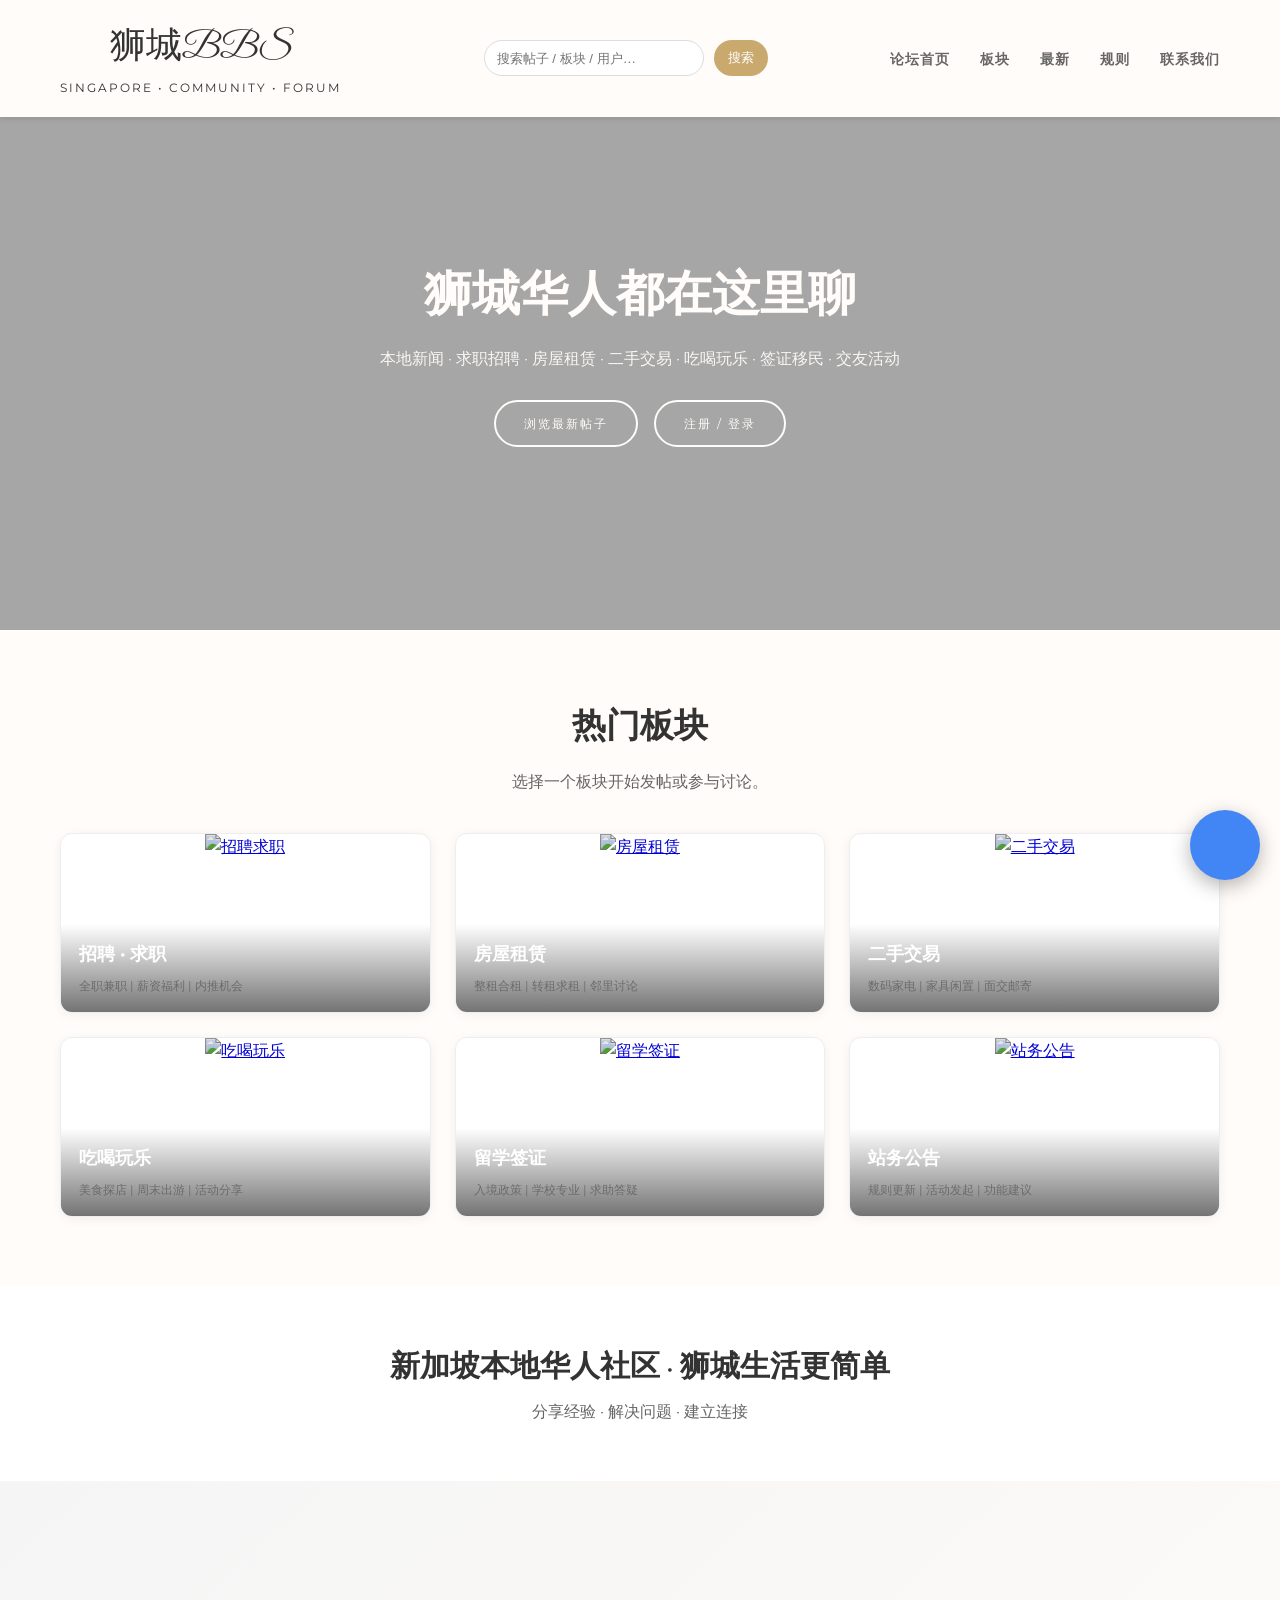
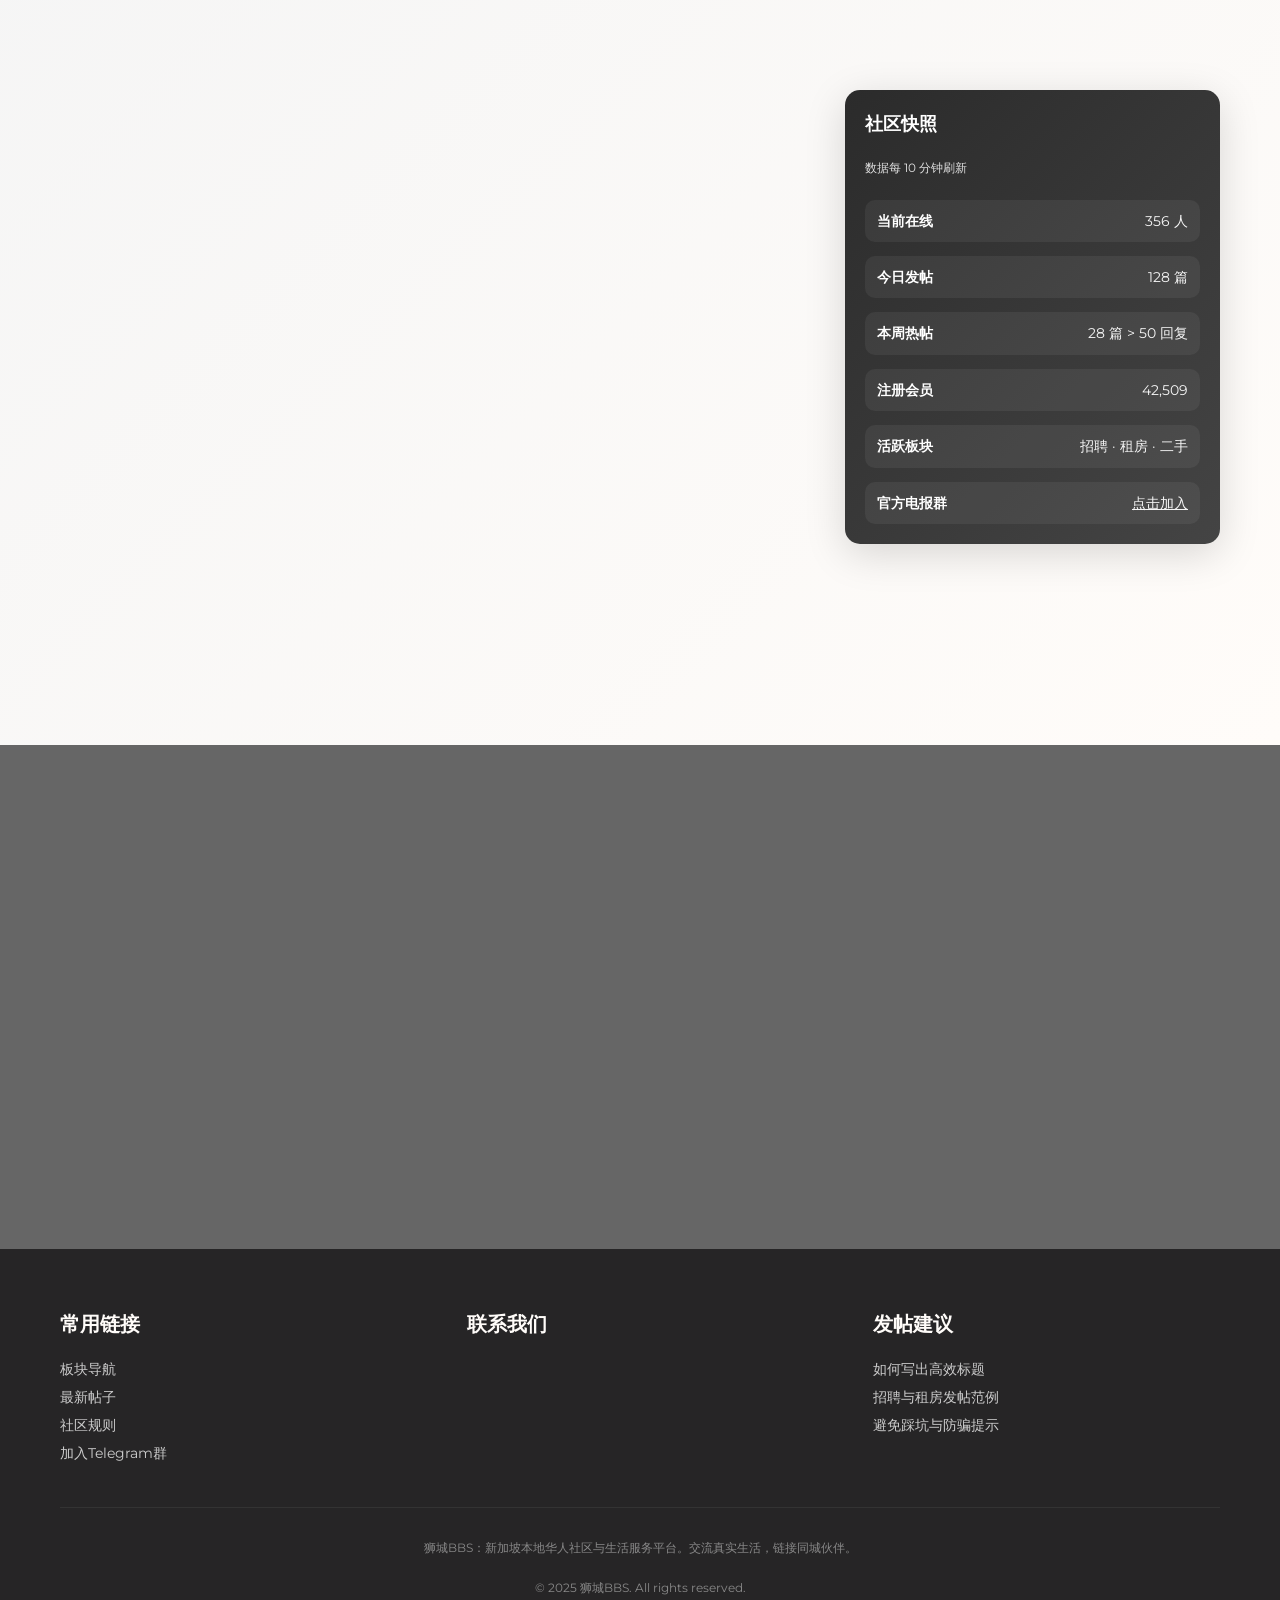
==== commit 70826028: "Update index.html" ====
--- a/index.html
+++ b/index.html
@@ -261,7 +261,7 @@
       <p>本地新闻 · 求职招聘 · 房屋租赁 · 二手交易 · 吃喝玩乐 · 签证移民 · 交友活动</p>
       <div class="hero-buttons">
         <a href="#latest" class="btn">浏览最新帖子</a>
-        <a href="https://t.me/Xiaoliang20011" target="_blank" class="btn">注册 / 登录</a>
+        <a href="#" target="_blank" class="btn">注册 / 登录</a>
       </div>
     </div>
   </section>
@@ -408,8 +408,8 @@
 
           <!-- 发帖按钮 -->
           <div style="display:flex;gap:12px;margin-top:10px">
-            <a class="btn" href="https://t.me/Xiaoliang20011" target="_blank"><i class="ri-edit-2-line"></i> 发帖</a>
-            <a class="btn" href="https://t.me/Xiaoliang20011" target="_blank"><i class="ri-user-add-line"></i> 注册 / 登录</a>
+            <a class="btn" href="#" target="_blank"><i class="ri-edit-2-line"></i> 发帖</a>
+            <a class="btn" href="#" target="_blank"><i class="ri-user-add-line"></i> 注册 / 登录</a>
           </div>
         </div>
 
@@ -422,7 +422,7 @@
           <div class="snapshot-row"><strong>本周热帖</strong><span>28 篇 > 50 回复</span></div>
           <div class="snapshot-row"><strong>注册会员</strong><span>42,509</span></div>
           <div class="snapshot-row"><strong>活跃板块</strong><span>招聘 · 租房 · 二手</span></div>
-          <div class="snapshot-row"><strong>官方电报群</strong><span><a href="https://t.me/Xiaoliang20011" target="_blank" style="color:#fff;text-decoration:underline">点击加入</a></span></div>
+          <div class="snapshot-row"><strong>官方电报群</strong><span><a href="#" target="_blank" style="color:#fff;text-decoration:underline">点击加入</a></span></div>
         </aside>
       </div>
     </div>
@@ -456,7 +456,7 @@
             <li><a href="#boards">板块导航</a></li>
             <li><a href="#latest">最新帖子</a></li>
             <li><a href="#rules">社区规则</a></li>
-            <li><a href="https://t.me/Xiaoliang20011" target="_blank">加入Telegram群</a></li>
+            <li><a href="#"_blank">加入Telegram群</a></li>
           </ul>
         </div>
 
@@ -492,10 +492,10 @@
       <div class="chat-item wechat" onclick="openWeChatModal()">
         <i class="ri-wechat-fill"></i>
       </div>
-      <a href="https://wa.me/6598705940" target="_blank" class="chat-item whatsapp">
+      <a href="#" target="_blank" class="chat-item whatsapp">
         <i class="ri-whatsapp-fill"></i>
       </a>
-      <a href="https://t.me/Xiaoliang20011" target="_blank" class="chat-item telegram">
+      <a href="#" target="_blank" class="chat-item telegram">
         <i class="ri-telegram-fill"></i>
       </a>
     </div>
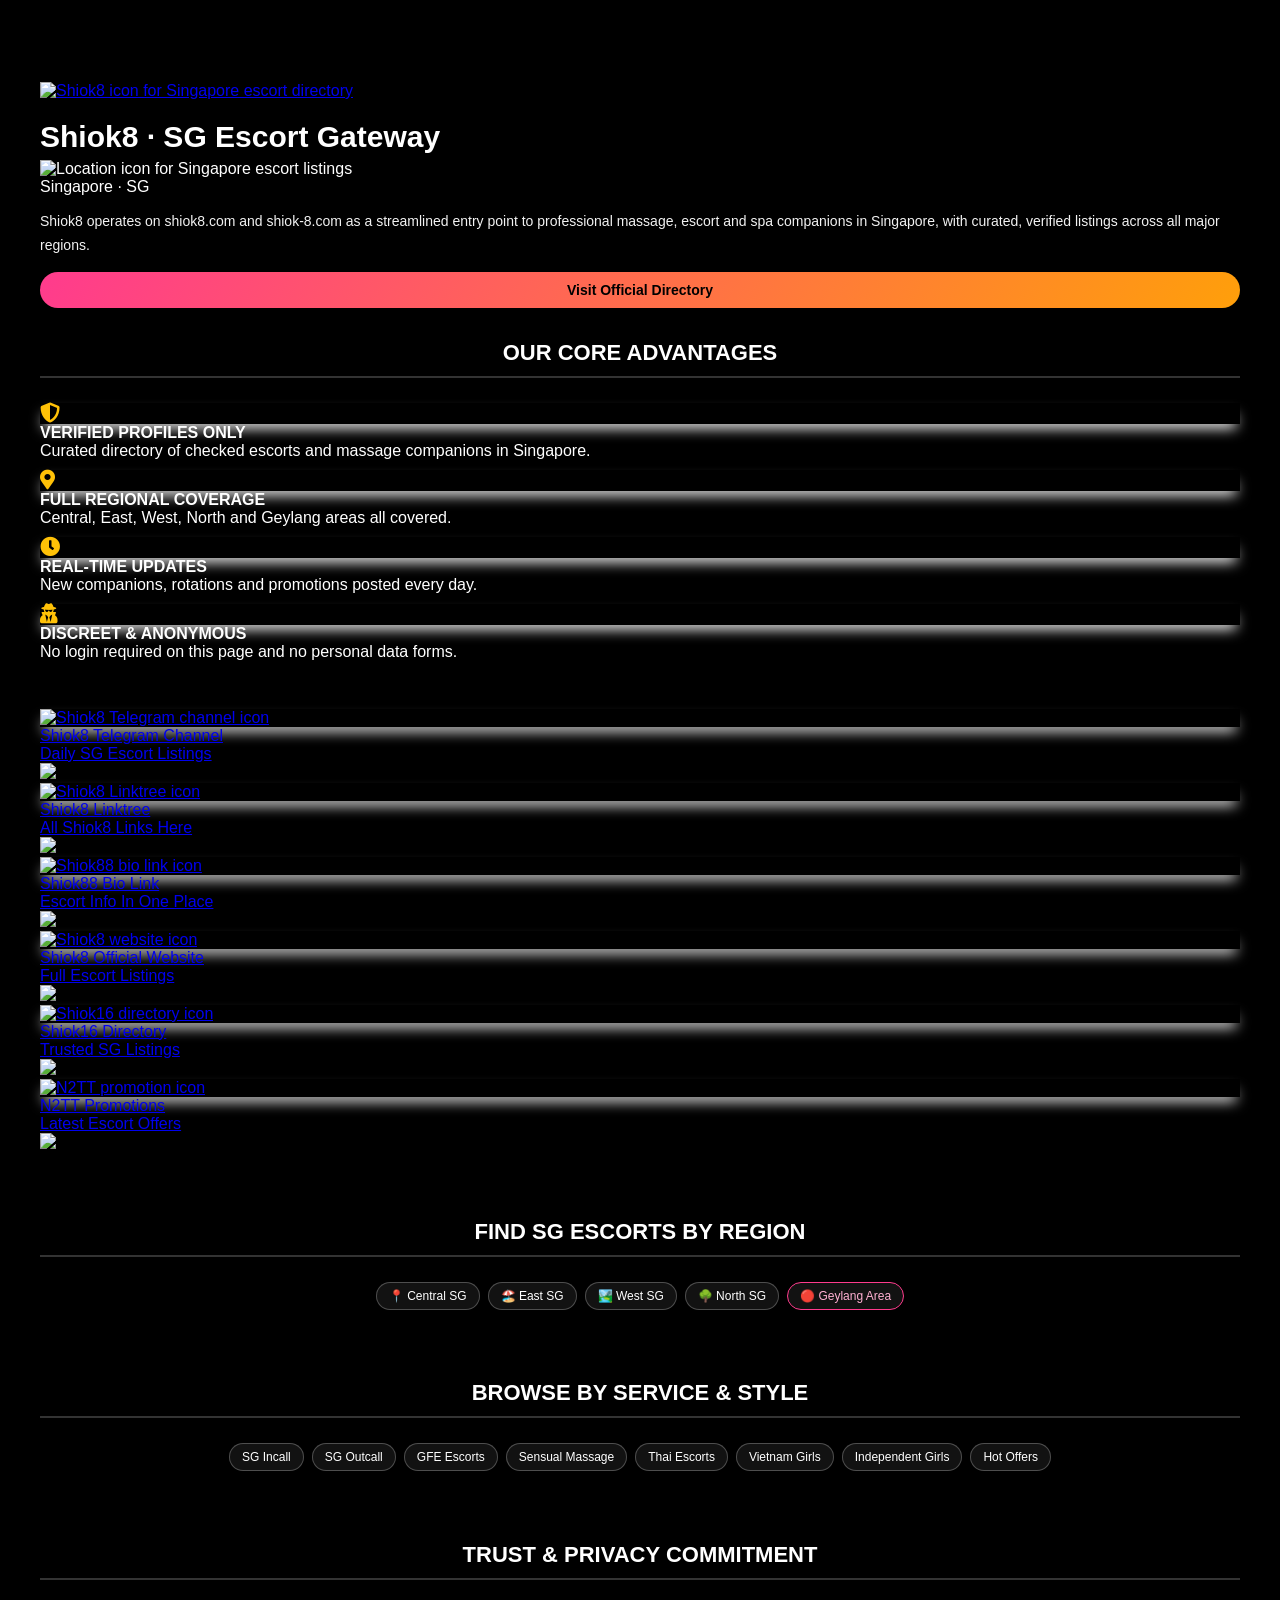
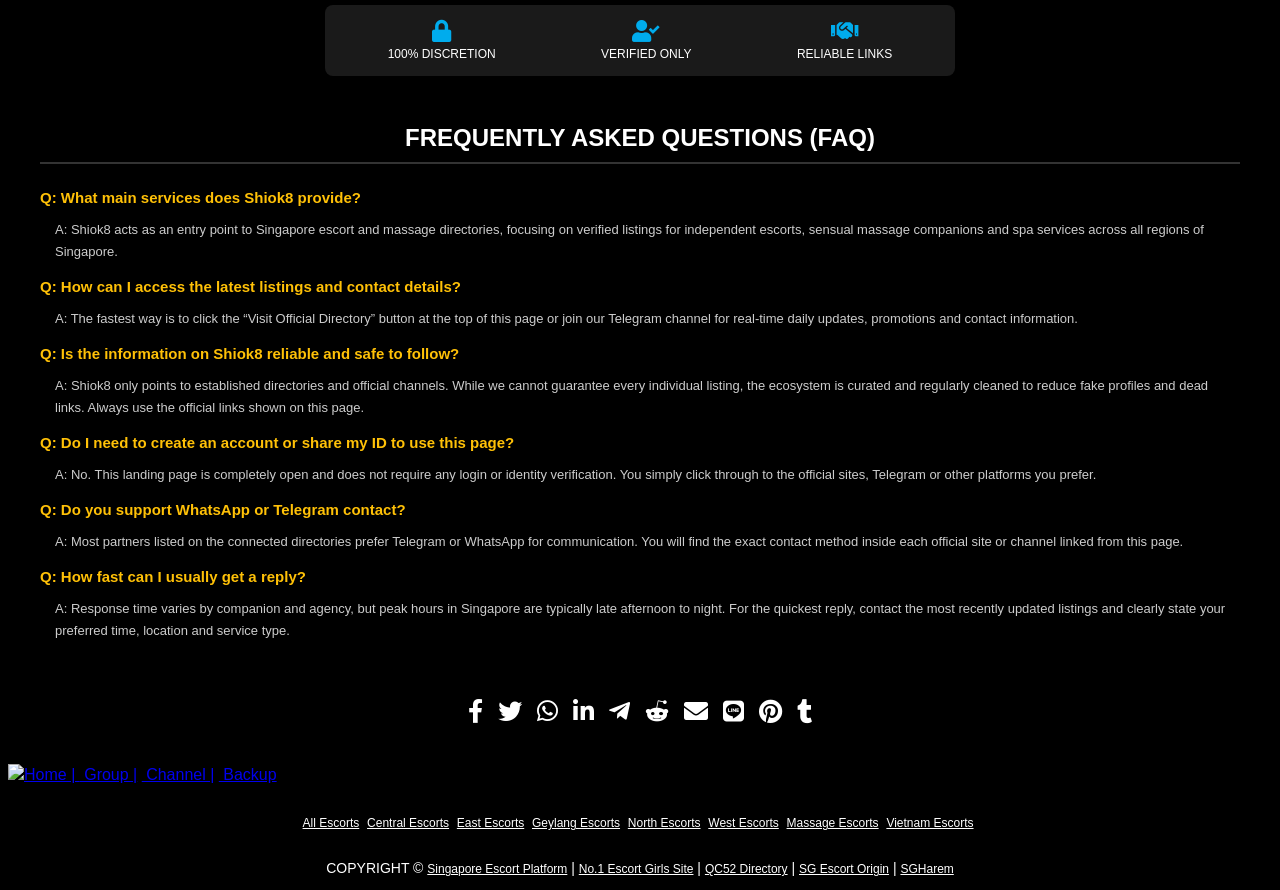
==== commit f4cf3566: "Update index.html" ====
--- a/index.html
+++ b/index.html
@@ -1,588 +1,836 @@
 <!DOCTYPE html>
-<html lang="zh-CN">
+<html lang="en">
+
 <head>
-  <!-- Basic Meta Tags -->
-  <meta charset="UTF-8" />
-  <meta name="viewport" content="width=device-width, initial-scale=1.0" />
-  <meta http-equiv="X-UA-Compatible" content="IE=edge" />
-
-  <!-- SEO Meta Tags -->
-  <title>狮城BBS - 新加坡华人论坛｜本地生活·招聘求职·二手交易·吃喝玩乐</title>
-  <meta name="description" content="狮城BBS，新加坡本地华人社区论坛。覆盖本地新闻、求职招聘、房屋租赁、二手交易、吃喝玩乐、留学签证、交友活动等话题。加入我们，分享狮城生活。">
-  <meta name="keywords" content="狮城BBS, 新加坡论坛, 新加坡华人, 新加坡求职, 新加坡租房, 新加坡二手, 新加坡活动, Singapore Chinese forum, SG BBS">
-  <meta name="author" content="狮城BBS" />
-  <meta name="robots" content="index, follow" />
-  <link rel="canonical" href="https://massagesg.com/" />
-
-  <!-- Open Graph -->
-  <meta property="og:type" content="website" />
-  <meta property="og:url" content="https://massagesg.com/" />
-  <meta property="og:title" content="狮城BBS - 新加坡华人论坛" />
-  <meta property="og:description" content="新加坡本地华人社区论坛：新闻资讯、求职招聘、租房转租、二手交易、本地吃喝玩乐、移民留学、签证攻略与交友活动。" />
-  <meta property="og:image" content="https://massagesg.com/images/og-bbs.jpg" />
-  <meta property="og:locale" content="zh_CN" />
-  <meta property="og:site_name" content="狮城BBS" />
-
-  <!-- Twitter Card -->
-  <meta name="twitter:card" content="summary_large_image" />
-  <meta name="twitter:url" content="https://massagesg.com/" />
-  <meta name="twitter:title" content="狮城BBS - 新加坡华人论坛" />
-  <meta name="twitter:description" content="新加坡本地华人社区论坛：新闻、招聘、租房、二手、吃喝玩乐与交友活动。" />
-  <meta name="twitter:image" content="https://massagesg.com/images/twitter-bbs.jpg" />
-
-  <!-- Favicon -->
-  <link rel="icon" type="image/png" href="./images/favicon.jpg" />
-
-  <!-- Fonts & Icons -->
-  <link rel="preconnect" href="https://fonts.googleapis.com" />
-  <link rel="preconnect" href="https://fonts.gstatic.com" crossorigin />
-  <link href="https://fonts.googleapis.com/css2?family=Great+Vibes&family=Cormorant+Garamond:wght@300;400;500;600&family=Montserrat:wght@300;400;500;600&display=swap" rel="stylesheet" />
-  <link href="https://cdn.jsdelivr.net/npm/remixicon@3.5.0/fonts/remixicon.css" rel="stylesheet" />
+  <meta charset="utf-8">
+  <title>
+    Shiok8 - No.1 SG Escort Website | Verified Singapore Escort Directory | SG Escort Listings
+  </title>
+
+  <meta name="description"
+    content="Shiok8 is a No.1 SG escort website and verified Singapore escort directory, offering curated listings of independent escorts, sensual massage and spa companions across all regions of Singapore.">
+
+  <!-- Geo-location -->
+  <meta name="geo.placename" content="Singapore">
+
+  <!-- Open Graph (OG) Tags -->
+  <meta property="og:locale" content="en_US">
+  <meta property="og:type" content="website">
+  <meta property="og:title"
+    content="Shiok8 - No.1 SG Escort Website | Verified Singapore Escort Directory | SG Escort Listings">
+  <meta property="og:description"
+    content="Shiok8 is a leading Singapore escort directory with verified listings, daily updates and discreet access to incall and outcall services across all SG regions.">
+  <meta property="og:image"
+    content="https://cdn.shortpixel.ai/client/q_loseless,ret_wait/https://miuohcetrjihx34xc.com/static/smallsite/shiok8.jpg">
+  <meta property="og:site_name"
+    content="Shiok8 - No.1 SG Escort Website | Verified Singapore Escort Directory | SG Escort Listings">
+
+  <!-- Twitter Card Tags -->
+  <meta name="twitter:card" content="summary">
+  <meta name="twitter:title"
+    content="Shiok8 - No.1 SG Escort Website | Verified Singapore Escort Directory | SG Escort Listings">
+  <meta name="twitter:description"
+    content="Explore Shiok8, a trusted Singapore escort directory with verified listings, massage companions and spa escorts across all areas of Singapore.">
+  <meta name="twitter:image"
+    content="https://cdn.shortpixel.ai/client/q_loseless,ret_wait/https://miuohcetrjihx34xc.com/static/smallsite/shiok8.jpg">
+
+  <!-- Dublin Core Metadata (DC) Tags -->
+  <meta name="dc.title"
+    content="Shiok8 - No.1 SG Escort Website | Verified Singapore Escort Directory | SG Escort Listings">
+  <meta name="dc.description"
+    content="Shiok8 is a professional SG escort directory for verified escort, massage and spa companions, covering Central, East, West, North and Geylang areas of Singapore.">
+  <meta name="dc.subject" content="Escort and Massage Services, SGHarem, Singapore Escorts">
+  <meta name="dc.publisher"
+    content="Shiok8 - Singapore Escort Directory and SG Escort Listings">
+  <meta name="dc.creator"
+    content="Shiok8 - Singapore Escort Directory and SG Escort Listings">
+  <meta name="dc.language" content="en">
+  <meta name="dc.coverage" content="Singapore">
+
+  <!-- Viewport for Mobile Responsiveness -->
+  <meta name="viewport" content="width=device-width, initial-scale=1">
+
+  <!-- Icons -->
+  <link
+    href="https://cdn.shortpixel.ai/client/q_loseless,ret_wait/https://miuohcetrjihx34xc.com/static/smallsite/shiok8.jpg"
+    rel="shortcut icon" type="image/x-icon">
+  <link
+    href="https://cdn.shortpixel.ai/client/q_loseless,ret_wait/https://miuohcetrjihx34xc.com/static/smallsite/shiok8.jpg"
+    rel="apple-touch-icon">
+
+  <!-- Base CSS -->
+  <link href="https://cdn.shortpixel.ai/client/ret_wait/https://miuohcetrjihx34xc.com/static/css/notfound.css"
+    rel="stylesheet" type="text/css">
+
+  <!-- Font Awesome -->
+  <link href="https://cdnjs.cloudflare.com/ajax/libs/font-awesome/5.15.4/css/all.min.css" rel="stylesheet">
 
   <!-- Google tag (gtag.js) -->
-  <script async src="https://www.googletagmanager.com/gtag/js?id=AW-17697307982"></script>
+  <script async src="https://www.googletagmanager.com/gtag/js?id=G-JEHFHQM4ML"></script>
   <script>
     window.dataLayer = window.dataLayer || [];
-    function gtag(){dataLayer.push(arguments);}
-    gtag('js', new Date()); gtag('config', 'AW-17697307982');
+    function gtag() { dataLayer.push(arguments); }
+    gtag('js', new Date());
+    gtag('config', 'G-JEHFHQM4ML');
   </script>
 
-  <!-- JSON-LD: WebSite + SearchAction -->
-  <script type="application/ld+json">
-  {
-    "@context":"https://schema.org",
-    "@type":"WebSite",
-    "name":"狮城BBS",
-    "url":"https://massagesg.com/",
-    "potentialAction":{
-      "@type":"SearchAction",
-      "target":"https://massagesg.com/search?q={query}",
-      "query-input":"required name=query"
-    }
-  }
-  </script>
-
+  <!-- Custom Styling -->
   <style>
-    *{margin:0;padding:0;box-sizing:border-box}
-    body{font-family:'Montserrat',sans-serif;color:#333;line-height:1.6;overflow-x:hidden}
-    .container{max-width:1200px;margin:0 auto;padding:0 20px}
-
-    /* Animations (kept) */
-    .fade-in{opacity:0;transform:translateY(30px);transition:opacity .8s ease, transform .8s ease}
-    .fade-in.active{opacity:1;transform:translateY(0)}
-    .slide-left{opacity:0;transform:translateX(-50px);transition:opacity .8s ease, transform .8s ease}
-    .slide-left.active{opacity:1;transform:translateX(0)}
-    .slide-right{opacity:0;transform:translateX(50px);transition:opacity .8s ease, transform .8s ease}
-    .slide-right.active{opacity:1;transform:translateX(0)}
-    .scale-in{opacity:0;transform:scale(.8);transition:opacity .6s ease, transform .6s ease}
-    .scale-in.active{opacity:1;transform:scale(1)}
-
-    /* Header */
-    header{background:#FFFCF9;padding:20px 0;position:fixed;top:0;width:100%;z-index:1000;box-shadow:0 2px 5px rgba(0,0,0,.1);transition:all .3s ease;transform:none!important;backface-visibility:hidden}
-    header.scrolled{padding:15px 0;background:rgba(255,255,255,.98)}
-    .header-content{display:flex;justify-content:space-between;align-items:center;max-width:1200px;margin:0 auto;padding:0 20px}
-    .logo{font-family:'Great Vibes',cursive;font-size:36px;color:#333;text-align:center}
-    .logo span{font-size:12px;font-family:'Montserrat',sans-serif;display:block;text-align:center;letter-spacing:2px}
-    nav ul{display:flex;list-style:none;gap:30px}
-    nav a{text-decoration:none;color:#666;font-size:14px;font-weight:600;letter-spacing:1px;text-transform:uppercase;transition:all .3s ease;position:relative}
-    nav a::after{content:'';position:absolute;bottom:-5px;left:0;width:0;height:2px;background:#c9a96e;transition:width .3s ease}
-    nav a:hover{color:#c9a96e}
-    nav a:hover::after{width:100%}
-
-    /* Search bar in header */
-    .searchbar{display:flex;align-items:center;gap:10px;margin-left:20px}
-    .searchbar input{height:36px;padding:0 12px;border:1px solid #ddd;border-radius:18px;outline:none;min-width:220px}
-    .searchbar button{height:36px;padding:0 14px;border-radius:18px;border:0;background:#c9a96e;color:#fff;cursor:pointer;font-size:13px}
-    .searchbar button:hover{filter:brightness(.92)}
-
-    /* Hero -> Forum Welcome */
-    .hero{height:70vh;background:linear-gradient(rgba(0,0,0,.35), rgba(0,0,0,.35)), url('./images/sg-city-night.jpg') center/cover;display:flex;align-items:center;justify-content:center;text-align:center;color:#FFFCF9;padding-top:80px}
-    .hero-content h1{font-family:'Cormorant Garamond',serif;font-size:48px;font-weight:600;margin-bottom:18px;line-height:1.35;animation:fadeInUp 1s ease}
-    .hero-content p{opacity:.95;margin-bottom:28px}
-    @keyframes fadeInUp{from{opacity:0;transform:translateY(30px)}to{opacity:1;transform:translateY(0)}}
-    .hero-buttons{display:flex;gap:16px;justify-content:center;animation:fadeInUp 1s ease .2s both}
-    .btn{padding:12px 28px;border:2px solid #FFFCF9;background:transparent;color:#FFFCF9;text-decoration:none;text-transform:uppercase;font-size:12px;letter-spacing:2px;transition:all .3s ease;cursor:pointer;position:relative;overflow:hidden;border-radius:28px}
-    .btn::before{content:'';position:absolute;top:0;left:-100%;width:100%;height:100%;background:#FFFCF9;transition:left .35s ease;z-index:-1}
-    .btn:hover::before{left:0}
-    .btn:hover{color:#333;transform:translateY(-2px);box-shadow:0 5px 15px rgba(0,0,0,.25)}
-
-    /* Sections */
-    .intro-section{padding:70px 0;text-align:center;background:#FFFCF9;position:relative}
-    .intro-section h2{font-family:'Cormorant Garamond',serif;font-size:34px;margin-bottom:14px;color:#333;font-weight:600}
-    .intro-section p{color:#666;max-width:760px;margin:0 auto;line-height:1.8}
-
-    /* Forum Categories Grid (3 cols) */
-    .services-grid{display:grid;grid-template-columns:repeat(3,1fr);gap:24px;margin-top:36px;z-index:1;position:relative}
-    .service-card{position:relative;overflow:hidden;height:180px;cursor:pointer;transition:transform .3s ease;border-radius:12px;box-shadow:0 2px 12px rgba(0,0,0,.06);background:#fff;border:1px solid #eee}
-    .service-card:hover{transform:translateY(-6px)}
-    .service-card img{width:100%;height:100%;object-fit:cover;transition:transform .6s ease;filter:brightness(.9)}
-    .service-card:hover img{transform:scale(1.05)}
-    .service-overlay{position:absolute;inset:auto 0 0 0;background:linear-gradient(180deg, rgba(0,0,0,0) 0%, rgba(0,0,0,.55) 100%);color:#fff;padding:16px 18px;text-align:left}
-    .service-overlay h3{font-size:18px;font-weight:700;margin-bottom:6px}
-    .service-overlay p{font-size:12px;opacity:.9}
-
-    /* Singapore tagline */
-    .singapore-section{padding:56px 0;text-align:center}
-    .singapore-section h2{font-family:'Cormorant Garamond',serif;font-size:30px;margin-bottom:8px}
-    .singapore-section p{color:#666}
-
-    /* Forum main: Latest + Snapshot */
-    .pricing-section{padding:80px 0;background:linear-gradient(135deg,#f5f5f5 0%, #FFFCF9 100%)}
-    .pricing-section h2{font-family:'Cormorant Garamond',serif;font-size:32px;text-align:center;margin-bottom:16px;color:#2c2c2c}
-    .pricing-intro{text-align:center;color:#666;max-width:700px;margin:0 auto 36px}
-    .pricing-content{display:grid;grid-template-columns:2fr 1fr;gap:36px;align-items:start}
-
-    /* Thread list -> reuse pricing-list styles */
-    .thread-list .thread-item{display:grid;grid-template-columns:auto 1fr auto;gap:14px;padding:16px 18px;margin-bottom:14px;border-radius:12px;background:#fff;box-shadow:0 2px 10px rgba(0,0,0,.05);border-left:4px solid transparent;transition:all .3s ease;border:1px solid #eee}
-    .thread-list .thread-item:hover{transform:translateX(6px);box-shadow:0 6px 20px rgba(201,169,110,.18);border-left-color:#c9a96e;background:linear-gradient(135deg,#fff9f0 0%,#ffffff 100%)}
-    .avatar{width:42px;height:42px;border-radius:50%;background:#eee;overflow:hidden;display:flex;align-items:center;justify-content:center;font-size:18px}
-    .thread-title{font-weight:700;margin-bottom:6px}
-    .thread-meta{font-size:12px;color:#777}
-    .thread-tags{margin-top:6px;display:flex;gap:8px;flex-wrap:wrap}
-    .thread-tags span{font-size:12px;padding:4px 10px;border-radius:16px;background:#f4f4f4;color:#555}
-    .thread-stats{text-align:right;font-size:12px;color:#666;min-width:88px}
-    .thread-stats div{margin-bottom:4px}
-
-    /* Snapshot sticky card */
-    .pricing-image{height:auto;min-height:320px;background:linear-gradient(135deg,#2b2b2b,#444);border-radius:15px;box-shadow:0 10px 40px rgba(0,0,0,.15);position:sticky;top:120px;display:flex;flex-direction:column;gap:14px;padding:20px;color:#fff}
-    .snapshot-row{display:flex;align-items:center;justify-content:space-between;padding:10px 12px;background:rgba(255,255,255,.06);border-radius:10px}
-    .snapshot-row strong{font-size:14px}
-    .snapshot-row span{font-size:14px;opacity:.95}
-    .snapshot-title{font-size:18px;font-weight:700;margin-bottom:6px}
-    .snapshot-sub{font-size:12px;opacity:.85;margin-bottom:8px}
-
-    /* Rules (team-section repurposed) */
-    .team-section{padding:80px 0;background:linear-gradient(rgba(0,0,0,.6), rgba(0,0,0,.6)), url('./images/forum-bg.jpg') center/cover;color:#FFFCF9;text-align:center}
-    .team-section h2{font-family:'Cormorant Garamond',serif;font-size:32px;margin-bottom:24px}
-    .team-content{max-width:900px;margin:0 auto;line-height:1.8;text-align:left}
-    .team-content p{margin-bottom:14px}
-    .team-content ul{margin:6px 0 16px 20px}
-    .team-content li{margin:6px 0}
-
-    /* Footer */
-    footer{background:#0C0B0CE3;color:#FFFCF9;padding:60px 0 30px;position:relative;overflow:hidden}
-    .footer-overlay{inset:0;position:absolute;top:0;left:0;height:100%;min-height:600px;background-image:url(./images/leaf-1.png);background-position:bottom left;background-repeat:no-repeat;background-size:25% auto;opacity:.07;transition:background .3s, border-radius .3s, opacity .3s}
-    .footer-content{display:grid;grid-template-columns:repeat(3,1fr);gap:60px;margin-bottom:40px;z-index:1;position:relative}
-    .footer-section h3{font-family:'Cormorant Garamond',serif;font-size:20px;margin-bottom:14px}
-    .footer-section ul{list-style:none}
-    .footer-section a{color:#ccc;text-decoration:none;line-height:2;font-size:14px;transition:all .3s ease;display:inline-block}
-    .footer-section a:hover{color:#FFFCF9;transform:translateX(5px)}
-    .footer-bottom{text-align:center;padding-top:30px;border-top:1px solid #333;font-size:12px;color:#888}
-
-    /* Floating chat */
-    .chat-container{position:fixed;bottom:20px;right:20px;z-index:1000}
-    .chat-menu{display:none;flex-direction:column;gap:10px;margin-bottom:10px;animation:slideUp .3s ease-out}
-    .chat-menu.active{display:flex}
-    .chat-item{width:60px;height:60px;border-radius:50%;display:flex;align-items:center;justify-content:center;cursor:pointer;transition:all .3s ease;box-shadow:0 4px 15px rgba(0,0,0,.2);text-decoration:none;color:white;font-size:24px}
-    .chat-item:hover{transform:scale(1.1);box-shadow:0 6px 20px rgba(0,0,0,.3)}
-    .wechat{background:#1aad19}
-    .whatsapp{background:#25d366}
-    .telegram{background:#0088cc}
-    .main-chat-btn{width:70px;height:70px;border-radius:50%;background:#4285f4;display:flex;align-items:center;justify-content:center;cursor:pointer;box-shadow:0 6px 20px rgba(0,0,0,.3);transition:all .3s ease;color:white;font-size:28px;position:relative;overflow:hidden;animation:buttonPulse 3s infinite}
-    .main-chat-btn:hover{transform:scale(1.1)}
-    .main-chat-btn.active{background:#dc3545;animation:buttonPulseActive 3s infinite}
-    @keyframes ripple{0%{width:0;height:0;opacity:.8}50%{width:100px;height:100px;opacity:.4}100%{width:140px;height:140px;opacity:0}}
-    .main-chat-btn::before{content:'';position:absolute;top:50%;left:50%;width:0;height:0;border-radius:50%;background:rgba(255,255,255,.3);transform:translate(-50%,-50%);animation:ripple 2s infinite}
-    .main-chat-btn::after{content:'';position:absolute;top:50%;left:50%;width:0;height:0;border-radius:50%;background:rgba(255,255,255,.2);transform:translate(-50%,-50%);animation:ripple 2s infinite .5s}
-    @keyframes buttonPulse{0%,100%{box-shadow:0 6px 20px rgba(0,0,0,.3),0 0 0 0 rgba(66,133,244,.7)}50%{box-shadow:0 6px 20px rgba(0,0,0,.3),0 0 0 10px rgba(66,133,244,0)}}
-    @keyframes buttonPulseActive{0%,100%{box-shadow:0 6px 20px rgba(0,0,0,.3),0 0 0 0 rgba(220,53,69,.7)}50%{box-shadow:0 6px 20px rgba(0,0,0,.3),0 0 0 10px rgba(220,53,69,0)}}
-
-    /* Modal (WeChat kept) */
-    .wechat-modal{position:fixed;top:0;left:0;width:100%;height:100%;background:rgba(0,0,0,.8);display:none;align-items:center;justify-content:center;z-index:2000;animation:fadeIn .3s ease-out}
-    .wechat-modal.active{display:flex}
-    .modal-content-chat{background:#fff;padding:30px;border-radius:15px;text-align:center;max-width:400px;width:90%;position:relative;box-shadow:0 20px 60px rgba(0,0,0,.3)}
-    .modal-header-chat{background:#1aad19;color:#fff;padding:15px;border-radius:10px;margin-bottom:20px;display:flex;align-items:center;justify-content:center;gap:10px;font-size:18px;font-weight:bold}
-    .wechat-id{background:#f8f9fa;padding:15px;border-radius:10px;margin-bottom:20px;font-family:monospace;font-size:16px;color:#333;border:2px dashed #1aad19}
-    .close-modal{position:absolute;top:-10px;right:-10px;width:30px;height:30px;border-radius:50%;background:#dc3545;color:#fff;border:none;cursor:pointer;display:flex;align-items:center;justify-content:center;font-size:18px;transition:all .3s ease}
-    .close-modal:hover{transform:scale(1.1);background:#c82333}
-
-    /* Hamburger */
-    .hamburger{display:none;font-size:28px;cursor:pointer;color:#333;transition:color .3s ease}
-    .hamburger:hover{color:#c9a96e}
-
-    /* Responsive */
-    @media (max-width: 992px){
-      .pricing-content{grid-template-columns:1fr}
-      .services-grid{grid-template-columns:1fr 1fr}
-      .searchbar{display:none}
-    }
-    @media (max-width: 768px){
-      .hamburger{display:block;z-index:9}
-      nav{position:fixed;top:0;right:-100%;width:100%;height:100vh;background:#fff;box-shadow:-2px 0 10px rgba(0,0,0,.1);transition:right .3s ease;padding:30px 20px}
-      nav.active{right:0}
-      nav ul{flex-direction:column;gap:28px;position:absolute;top:12%}
-      nav a{font-size:16px;color:#333}
-      nav a:hover{color:#c9a96e}
-      .hamburger.active i::before{content:"\eb99";font-family:"remixicon"}
-      .hero{height:62vh}
-      .hero-content h1{font-size:32px}
-      .hero-content p{font-size:14px}
-      .services-grid{grid-template-columns:1fr}
-      .chat-container{bottom:15px;right:15px}
-      .chat-item{width:50px;height:50px;font-size:20px}
-      .main-chat-btn{width:60px;height:60px}
+    body {
+      background-color: black;
+      color: white;
+      font-family: -apple-system, BlinkMacSystemFont, "PingFang SC", "Microsoft YaHei", Arial, sans-serif;
+    }
+
+    .section {
+      padding: 24px 0;
+    }
+
+    .section-container {
+      max-width: 1200px;
+      margin: 0 auto;
+      padding: 0 18px;
+    }
+
+    /* Remove card backgrounds / borders and keep everything open */
+    .section.info-card,
+    .profile-info-wrapper,
+    .profile-info-wrapper-dark,
+    .profile-link-wrapper {
+      background: transparent !important;
+      box-shadow: none !important;
+      border: none !important;
+    }
+
+    .profile-bkg-hero-wrapper {
+      background-position: center 30% !important;
+    }
+
+    .profile-info-wrapper {
+      transform: translateY(50px);
+    }
+
+    .profile-name {
+      font-size: 26px;
+      margin-bottom: 6px;
+    }
+
+    .profile-bio {
+      font-size: 14px;
+      line-height: 1.7;
+      opacity: 0.95;
+    }
+
+    .hero-sub {
+      font-size: 13px;
+      line-height: 1.7;
+      opacity: 0.9;
+      margin-top: 4px;
+    }
+
+    .hero-cta-wrapper {
+      margin-top: 12px;
+      display: flex;
+      flex-direction: column;
+      gap: 8px;
+    }
+
+    .hero-cta-main {
+      width: 100%;
+      padding: 10px 16px;
+      border-radius: 999px;
+      border: none;
+      background: linear-gradient(120deg, #ff3b8d, #ff9f0a);
+      color: #000;
+      font-size: 14px;
+      font-weight: 600;
+      cursor: pointer;
+    }
+
+    .hero-cta-main:hover {
+      filter: brightness(1.05);
+      transform: translateY(-1px);
+      transition: all .15s ease-out;
+    }
+
+    .hero-cta-secondary {
+      font-size: 12px;
+      opacity: 0.8;
+    }
+
+    .hero-cta-secondary a {
+      color: #fff;
+      text-decoration: underline;
+    }
+
+    /* Section headings */
+    .link-section h2 {
+      text-transform: none;
+    }
+
+    /* Region & service buttons */
+    .region-button,
+    .service-button {
+      display: inline-block;
+      padding: 6px 12px;
+      border-radius: 999px;
+      border: 1px solid rgba(255, 255, 255, 0.25);
+      font-size: 12px;
+      text-decoration: none;
+      color: #fff;
+      background: rgba(20, 20, 20, 0.9);
+      white-space: nowrap;
+    }
+
+    .region-button.region-special {
+      border-color: #ff3b8d;
+      color: #ffb0d2;
+    }
+
+    .region-button:hover,
+    .service-button:hover {
+      border-color: #ff3b8d;
+    }
+
+    /* Trust & privacy */
+    .commitment-grid {
+      display: flex;
+      justify-content: space-around;
+      gap: 10px;
+      text-align: center;
+      background-color: #1a1a1a;
+      padding: 15px;
+      border-radius: 8px;
+    }
+
+    .commitment-item p {
+      font-size: 12px;
+      margin: 0;
+    }
+
+    /* FAQ */
+    .faq-item-wrapper {
+      margin-bottom: 12px;
+    }
+
+    .faq-question {
+      color: #ffc107;
+      margin-bottom: 5px;
+      font-size: 15px;
+    }
+
+    .faq-answer {
+      color: #ccc;
+      margin-left: 15px;
+      font-size: 13px;
+      line-height: 1.7;
+      margin-bottom: 10px;
+    }
+
+    /* Social icons */
+    .social-button-wrapper {
+      display: flex;
+      justify-content: center;
+      padding: 20px;
+    }
+
+    .social-button-wrapper-row {
+      display: flex;
+      flex-wrap: wrap;
+      gap: 15px;
+      justify-content: center;
+    }
+
+    .custom-icon {
+      text-decoration: none;
+      color: white;
+      font-size: 24px;
+      transition: transform 0.3s ease, color 0.3s ease;
+    }
+
+    .custom-icon:hover {
+      transform: scale(1.2);
+      color: #00aced;
+    }
+
+    .custom-icon i {
+      display: inline-block;
+    }
+
+    @media (min-width: 768px) {
+      .profile-name {
+        font-size: 30px;
+      }
+
+      .commitment-grid {
+        max-width: 600px;
+        margin: 0 auto;
+      }
     }
   </style>
 </head>
-<body>
-  <!-- Header -->
-  <header class="header">
-    <div class="header-content">
-      <a href="/" class="logo" style="text-decoration:none;">
-        狮城BBS
-        <span>SINGAPORE • COMMUNITY • FORUM</span>
-      </a>
-
-      <!-- Search -->
-      <div class="searchbar">
-        <input id="q" type="search" placeholder="搜索帖子 / 板块 / 用户…" />
-        <button onclick="onSearch()"><i class="ri-search-line"></i> 搜索</button>
-      </div>
-
-      <!-- Hamburger -->
-      <div class="hamburger"><i class="ri-menu-line"></i></div>
-
-      <nav>
-        <ul>
-          <li><a href="#home">论坛首页</a></li>
-          <li><a href="#boards">板块</a></li>
-          <li><a href="#latest">最新</a></li>
-          <li><a href="#rules">规则</a></li>
-          <li><a href="#contact">联系我们</a></li>
-        </ul>
-      </nav>
-    </div>
-  </header>
-
-  <!-- Hero: Forum Welcome -->
-  <section class="hero" id="home">
-    <div class="hero-content">
-      <h1>狮城华人都在这里聊</h1>
-      <p>本地新闻 · 求职招聘 · 房屋租赁 · 二手交易 · 吃喝玩乐 · 签证移民 · 交友活动</p>
-      <div class="hero-buttons">
-        <a href="#latest" class="btn">浏览最新帖子</a>
-        <a href="#" target="_blank" class="btn">注册 / 登录</a>
-      </div>
-    </div>
-  </section>
-
-  <!-- Boards (categories) -->
-  <section class="intro-section" id="boards">
-    <div class="container">
-      <h2 class="fade-in">热门板块</h2>
-      <p class="fade-in">选择一个板块开始发帖或参与讨论。</p>
-
-      <div class="services-grid">
-        <!-- 招聘求职 -->
-        <a class="service-card scale-in" href="#latest" title="招聘 · 求职">
-          <img src="./images/board-jobs.jpg" alt="招聘求职">
-          <div class="service-overlay">
-            <h3><i class="ri-briefcase-4-line"></i> 招聘 · 求职</h3>
-            <p>全职兼职 | 薪资福利 | 内推机会</p>
-          </div>
-        </a>
-        <!-- 房屋租赁 -->
-        <a class="service-card scale-in" href="#latest" title="房屋租赁">
-          <img src="./images/board-rent.jpg" alt="房屋租赁">
-          <div class="service-overlay">
-            <h3><i class="ri-home-5-line"></i> 房屋租赁</h3>
-            <p>整租合租 | 转租求租 | 邻里讨论</p>
-          </div>
-        </a>
-        <!-- 二手交易 -->
-        <a class="service-card scale-in" href="#latest" title="二手交易">
-          <img src="./images/board-market.jpg" alt="二手交易">
-          <div class="service-overlay">
-            <h3><i class="ri-shopping-bag-3-line"></i> 二手交易</h3>
-            <p>数码家电 | 家具闲置 | 面交邮寄</p>
-          </div>
-        </a>
-        <!-- 吃喝玩乐 -->
-        <a class="service-card scale-in" href="#latest" title="吃喝玩乐">
-          <img src="./images/board-food.jpg" alt="吃喝玩乐">
-          <div class="service-overlay">
-            <h3><i class="ri-restaurant-2-line"></i> 吃喝玩乐</h3>
-            <p>美食探店 | 周末出游 | 活动分享</p>
-          </div>
-        </a>
-        <!-- 留学签证 -->
-        <a class="service-card scale-in" href="#latest" title="留学签证">
-          <img src="./images/board-visa.jpg" alt="留学签证">
-          <div class="service-overlay">
-            <h3><i class="ri-passport-line"></i> 留学签证</h3>
-            <p>入境政策 | 学校专业 | 求助答疑</p>
-          </div>
-        </a>
-        <!-- 站务公告 -->
-        <a class="service-card scale-in" href="#rules" title="站务公告">
-          <img src="./images/board-announce.jpg" alt="站务公告">
-          <div class="service-overlay">
-            <h3><i class="ri-notification-3-line"></i> 站务公告</h3>
-            <p>规则更新 | 活动发起 | 功能建议</p>
-          </div>
-        </a>
-      </div>
-    </div>
-  </section>
-
-  <!-- Tagline -->
-  <section class="singapore-section">
-    <div class="container">
-      <h2 class="fade-in">新加坡本地华人社区 · 狮城生活更简单</h2>
-      <p class="fade-in">分享经验 · 解决问题 · 建立连接</p>
-    </div>
-  </section>
-
-  <!-- Latest Threads + Snapshot -->
-  <section class="pricing-section" id="latest">
-    <div class="container">
-      <h2 class="fade-in">最新帖子</h2>
-      <p class="pricing-intro fade-in">看看大家刚刚在聊什么，也欢迎你立即发帖。</p>
-
-      <div class="pricing-content">
-        <div class="thread-list slide-left">
-          <!-- 1 -->
-          <div class="thread-item">
-            <div class="avatar"><i class="ri-user-3-line"></i></div>
-            <div>
-              <div class="thread-title"><a href="#" style="text-decoration:none;color:#333">[招聘] 金文泰餐厅诚聘全职前台，$2.6k–$3.2k，包餐与班车</a></div>
-              <div class="thread-meta">板块：招聘求职 · 发帖人：@SGHiring · 1 小时前 · 最后回复：@Neo</div>
-              <div class="thread-tags">
-                <span>#全职</span><span>#餐饮</span><span>#急招</span>
-              </div>
+
+<body class="body-dark">
+  <div class="page-wrapper">
+
+    <!-- HERO background -->
+    <div class="profile-bkg-hero-wrapper"
+      style="background-image:url('shuaiba.jpg');background-size:cover;background-position:center;background-repeat:no-repeat;background-color:transparent">
+      <div class="slice-div slice-div-large slice-div-large-dark"></div>
+    </div>
+
+    <!-- ① HERO -->
+    <div class="section info-card">
+      <div class="section-container">
+        <div class="profile-info-wrapper profile-info-wrapper-dark">
+          <div class="profile-info-top-wrapper">
+            <a href="https://sgharem3.net/"
+              title="SGHarem - Singapore Largest Escort Directory | No.1 SG Escort Service">
+              <div class="profile-image-wrapper">
+                <img
+                  src="https://cdn.shortpixel.ai/client/q_loseless,ret_wait/https://miuohcetrjihx34xc.com/static/smallsite/shiok8.jpg"
+                  class="profile-image"
+                  alt="Shiok8 icon for Singapore escort directory">
+              </div>
+            </a>
+          </div>
+
+          <div class="profile-info-bottom-wrapper">
+            <h1 class="profile-name">Shiok8 · SG Escort Gateway</h1>
+
+            <div class="profile-location-box">
+              <img
+                src="https://cdn.shortpixel.ai/client/q_loseless,ret_wait/https://miuohcetrjihx34xc.com/static/img/map-pin.svg"
+                alt="Location icon for Singapore escort listings"
+                class="location-icon">
+              <div class="profile-location-text">Singapore · SG</div>
             </div>
-            <div class="thread-stats">
-              <div><i class="ri-eye-line"></i> 1,284</div>
-              <div><i class="ri-chat-3-line"></i> 23</div>
-              <div><i class="ri-thumb-up-line"></i> 18</div>
+
+            <p class="profile-bio">
+              Shiok8 operates on shiok8.com and shiok-8.com as a streamlined entry point to professional massage,
+              escort and spa companions in Singapore, with curated, verified listings across all major regions.
+            </p>
+            <div class="hero-cta-wrapper">
+              <a href="https://hg88.me/"
+                title="Visit official Singapore escort directory connected with Shiok8">
+                <button class="hero-cta-main">Visit Official Directory</button>
+              </a>
             </div>
           </div>
-          <!-- 2 -->
-          <div class="thread-item">
-            <div class="avatar"><i class="ri-user-3-line"></i></div>
-            <div>
-              <div class="thread-title"><a href="#" style="text-decoration:none;color:#333">[租房] 武吉士近地铁主人房 12/01 可入住，限一人</a></div>
-              <div class="thread-meta">板块：房屋租赁 · 发帖人：@Summer · 2 小时前 · 最后回复：@Lee</div>
-              <div class="thread-tags">
-                <span>#近地铁</span><span>#包水电</span>
-              </div>
-            </div>
-            <div class="thread-stats">
-              <div><i class="ri-eye-line"></i> 932</div>
-              <div><i class="ri-chat-3-line"></i> 11</div>
-              <div><i class="ri-thumb-up-line"></i> 6</div>
-            </div>
-          </div>
-          <!-- 3 -->
-          <div class="thread-item">
-            <div class="avatar"><i class="ri-user-3-line"></i></div>
-            <div>
-              <div class="thread-title"><a href="#" style="text-decoration:none;color:#333">[二手] iPhone 14 Pro 256G 石墨色，电池 90%，支持当面交易</a></div>
-              <div class="thread-meta">板块：二手交易 · 发帖人：@Aaron · 3 小时前 · 最后回复：@M</div>
-              <div class="thread-tags">
-                <span>#数码</span><span>#当面验机</span>
-              </div>
-            </div>
-            <div class="thread-stats">
-              <div><i class="ri-eye-line"></i> 1,102</div>
-              <div><i class="ri-chat-3-line"></i> 17</div>
-              <div><i class="ri-thumb-up-line"></i> 12</div>
-            </div>
-          </div>
-          <!-- 4 -->
-          <div class="thread-item">
-            <div class="avatar"><i class="ri-user-3-line"></i></div>
-            <div>
-              <div class="thread-title"><a href="#" style="text-decoration:none;color:#333">[吃喝玩乐] 年末必吃 8 家肉骨茶清单，最后一家夜宵开到 2 点</a></div>
-              <div class="thread-meta">板块：吃喝玩乐 · 发帖人：@Foodie · 5 小时前 · 最后回复：@JR</div>
-              <div class="thread-tags">
-                <span>#探店</span><span>#清单</span>
-              </div>
-            </div>
-            <div class="thread-stats">
-              <div><i class="ri-eye-line"></i> 2,031</div>
-              <div><i class="ri-chat-3-line"></i> 36</div>
-              <div><i class="ri-thumb-up-line"></i> 44</div>
-            </div>
-          </div>
-
-          <!-- 发帖按钮 -->
-          <div style="display:flex;gap:12px;margin-top:10px">
-            <a class="btn" href="#" target="_blank"><i class="ri-edit-2-line"></i> 发帖</a>
-            <a class="btn" href="#" target="_blank"><i class="ri-user-add-line"></i> 注册 / 登录</a>
-          </div>
-        </div>
-
-        <!-- Community Snapshot -->
-        <aside class="pricing-image">
-          <div class="snapshot-title"><i class="ri-pie-chart-2-line"></i> 社区快照</div>
-          <div class="snapshot-sub">数据每 10 分钟刷新</div>
-          <div class="snapshot-row"><strong>当前在线</strong><span>356 人</span></div>
-          <div class="snapshot-row"><strong>今日发帖</strong><span>128 篇</span></div>
-          <div class="snapshot-row"><strong>本周热帖</strong><span>28 篇 > 50 回复</span></div>
-          <div class="snapshot-row"><strong>注册会员</strong><span>42,509</span></div>
-          <div class="snapshot-row"><strong>活跃板块</strong><span>招聘 · 租房 · 二手</span></div>
-          <div class="snapshot-row"><strong>官方电报群</strong><span><a href="#" target="_blank" style="color:#fff;text-decoration:underline">点击加入</a></span></div>
-        </aside>
-      </div>
-    </div>
-  </section>
-
-  <!-- Rules / Privacy reused -->
-  <section class="team-section" id="rules">
-    <div class="container">
-      <h2 class="fade-in">社区规则与发帖须知</h2>
-      <div class="team-content fade-in">
-        <p>为维护友好、真实、有效的交流环境，请发帖/回帖前阅读以下规则：</p>
-        <ul>
-          <li>真实分类与标题：招聘、租房、二手请按相应板块发布，标题清晰标注【地区/关键词/价格】。</li>
-          <li>禁止诈骗与钓鱼链接：涉及金钱交易请线下当面核验，谨防第三方收款与假中介。</li>
-          <li>友善发言：禁止人身攻击、歧视与恶意引战，尊重他人观点。</li>
-          <li>隐私与合规：勿公开他人隐私信息；涉及新加坡本地法规的内容请谨慎发布。</li>
-          <li>交易范畴：二手交易以“当面验货/自愿交易”为原则，平台不承担担保责任。</li>
-        </ul>
-        <p>如需商业合作或投放，请至 <a href="#contact" style="color:#ffd;">联系我们</a>。</p>
-      </div>
-    </div>
-  </section>
-
-  <!-- Footer -->
-  <footer id="contact">
-    <div class="container">
-      <div class="footer-content">
-        <div class="footer-section">
-          <h3>常用链接</h3>
-          <ul>
-            <li><a href="#boards">板块导航</a></li>
-            <li><a href="#latest">最新帖子</a></li>
-            <li><a href="#rules">社区规则</a></li>
-            <li><a href="#"_blank">加入Telegram群</a></li>
-          </ul>
-        </div>
-
-        <div class="footer-section">
-          <h3>联系我们</h3>
-          <p style="color:#ccc;font-size:14px;line-height:1.8;">
-      <br/>
-    
-          </p>
-        </div>
-
-        <div class="footer-section">
-          <h3>发帖建议</h3>
-          <ul>
-            <li><a href="#rules">如何写出高效标题</a></li>
-            <li><a href="#rules">招聘与租房发帖范例</a></li>
-            <li><a href="#rules">避免踩坑与防骗提示</a></li>
-          </ul>
         </div>
       </div>
-
-      <div class="footer-bottom">
-        <p>狮城BBS：新加坡本地华人社区与生活服务平台。交流真实生活，链接同城伙伴。</p>
-        <p style="margin-top:20px;">© 2025 狮城BBS. All rights reserved.</p>
+    </div>
+
+    <!-- ② CORE ADVANTAGES -->
+    <div class="section link-section" style="padding-top: 40px;">
+      <div class="section-container">
+        <h2
+          style="color: white; text-align: center; margin-bottom: 25px; font-size: 22px; border-bottom: 2px solid #333; padding-bottom: 10px;">
+          OUR CORE ADVANTAGES
+        </h2>
+        <div class="profile-link-wrapper">
+          <div class="link-item-wrapper" style="margin-bottom: 10px;">
+            <div class="link-button link-button-dark w-inline-block" style="cursor: default;">
+              <div class="link-icon-float link-icon-float-circle" style="box-shadow:0 8px 14px -4px white">
+                <i class="fas fa-shield-alt" style="color: #ffc107; font-size: 20px;"></i>
+              </div>
+              <div class="link-block-text-wrapper">
+                <div class="link-name" style="font-weight: bold;">VERIFIED PROFILES ONLY</div>
+                <div class="link-url">Curated directory of checked escorts and massage companions in Singapore.</div>
+              </div>
+            </div>
+          </div>
+
+          <div class="link-item-wrapper" style="margin-bottom: 10px;">
+            <div class="link-button link-button-dark w-inline-block" style="cursor: default;">
+              <div class="link-icon-float link-icon-float-circle" style="box-shadow:0 8px 14px -4px white">
+                <i class="fas fa-map-marker-alt" style="color: #ffc107; font-size: 20px;"></i>
+              </div>
+              <div class="link-block-text-wrapper">
+                <div class="link-name" style="font-weight: bold;">FULL REGIONAL COVERAGE</div>
+                <div class="link-url">Central, East, West, North and Geylang areas all covered.</div>
+              </div>
+            </div>
+          </div>
+
+          <div class="link-item-wrapper" style="margin-bottom: 10px;">
+            <div class="link-button link-button-dark w-inline-block" style="cursor: default;">
+              <div class="link-icon-float link-icon-float-circle" style="box-shadow:0 8px 14px -4px white">
+                <i class="fas fa-clock" style="color: #ffc107; font-size: 20px;"></i>
+              </div>
+              <div class="link-block-text-wrapper">
+                <div class="link-name" style="font-weight: bold;">REAL-TIME UPDATES</div>
+                <div class="link-url">New companions, rotations and promotions posted every day.</div>
+              </div>
+            </div>
+          </div>
+
+          <div class="link-item-wrapper">
+            <div class="link-button link-button-dark w-inline-block" style="cursor: default;">
+              <div class="link-icon-float link-icon-float-circle" style="box-shadow:0 8px 14px -4px white">
+                <i class="fas fa-user-secret" style="color: #ffc107; font-size: 20px;"></i>
+              </div>
+              <div class="link-block-text-wrapper">
+                <div class="link-name" style="font-weight: bold;">DISCREET &amp; ANONYMOUS</div>
+                <div class="link-url">No login required on this page and no personal data forms.</div>
+              </div>
+            </div>
+          </div>
+
+        </div>
       </div>
     </div>
-    <div class="footer-overlay"></div>
-  </footer>
-
-  <!-- Floating Chat -->
-  <div class="chat-container">
-    <div class="chat-menu" id="chatMenu">
-      <div class="chat-item wechat" onclick="openWeChatModal()">
-        <i class="ri-wechat-fill"></i>
+
+    <!-- ③ MAIN JUMP LINKS -->
+    <div class="section link-section">
+      <div class="section-container">
+        <div class="profile-link-wrapper" id="mainLink">
+          <div class="divider-wrapper">
+            <div class="divider-line divider-line-dark"></div>
+          </div>
+
+          <div class="link-item-wrapper">
+            <a title="Shiok8 Telegram Channel - Daily SG escort and massage updates"
+              href="https://t.me/shiok8_sg" class="link-button link-button-dark w-inline-block" target="_blank"
+              rel="noopener">
+              <div class="link-icon-float link-icon-float-circle" style="box-shadow:0 8px 14px -4px white">
+                <div class="link-icon-float-bg link-icon-float-bg-circle" style="background-color:white;"></div>
+                <img alt="Shiok8 Telegram channel icon"
+                  src="https://cdn.shortpixel.ai/client/q_loseless,ret_wait/https://miuohcetrjihx34xc.com/static/img/icon.svg"
+                  class="link-icon-float-image link-icon-float-image-circle">
+              </div>
+              <div class="link-block-text-wrapper">
+                <div class="link-name">Shiok8 Telegram Channel</div>
+                <div class="link-url">Daily SG Escort Listings</div>
+              </div>
+              <div class="link-arrow-wrapper">
+                <img
+                  src="https://cdn.shortpixel.ai/client/q_loseless,ret_wait/https://miuohcetrjihx34xc.com/static/img/link-button-arrow.svg"
+                  class="link-arrows">
+              </div>
+            </a>
+          </div>
+
+          <div class="link-item-wrapper">
+            <a title="Shiok8 Linktree - One-click access to all official links"
+              href="https://linktr.ee/shiok8" class="link-button link-button-dark w-inline-block" target="_blank"
+              rel="noopener">
+              <div class="link-icon-float link-icon-float-circle" style="box-shadow:0 8px 14px -4px white">
+                <div class="link-icon-float-bg link-icon-float-bg-circle" style="background-color:white;"></div>
+                <img alt="Shiok8 Linktree icon"
+                  src="https://cdn.shortpixel.ai/client/q_loseless,ret_wait/https://miuohcetrjihx34xc.com/static/img/icon.svg"
+                  class="link-icon-float-image link-icon-float-image-circle">
+              </div>
+              <div class="link-block-text-wrapper">
+                <div class="link-name">Shiok8 Linktree</div>
+                <div class="link-url">All Shiok8 Links Here</div>
+              </div>
+              <div class="link-arrow-wrapper">
+                <img
+                  src="https://cdn.shortpixel.ai/client/q_loseless,ret_wait/https://miuohcetrjihx34xc.com/static/img/link-button-arrow.svg"
+                  class="link-arrows">
+              </div>
+            </a>
+          </div>
+
+          <div class="link-item-wrapper">
+            <a title="Shiok88 Bio Link - Singapore escorts and massage hub"
+              href="https://bio.link/shiok88" class="link-button link-button-dark w-inline-block" target="_blank"
+              rel="noopener">
+              <div class="link-icon-float link-icon-float-circle" style="box-shadow:0 8px 14px -4px white">
+                <div class="link-icon-float-bg link-icon-float-bg-circle" style="background-color:white;"></div>
+                <img alt="Shiok88 bio link icon"
+                  src="https://cdn.shortpixel.ai/client/q_loseless,ret_wait/https://miuohcetrjihx34xc.com/static/img/icon.svg"
+                  class="link-icon-float-image link-icon-float-image-circle">
+              </div>
+              <div class="link-block-text-wrapper">
+                <div class="link-name">Shiok88 Bio Link</div>
+                <div class="link-url">Escort Info In One Place</div>
+              </div>
+              <div class="link-arrow-wrapper">
+                <img
+                  src="https://cdn.shortpixel.ai/client/q_loseless,ret_wait/https://miuohcetrjihx34xc.com/static/img/link-button-arrow.svg"
+                  class="link-arrows">
+              </div>
+            </a>
+          </div>
+
+          <div class="link-item-wrapper">
+            <a title="Shiok8 official escort site for Singapore"
+              href="https://shiok8.site/" class="link-button link-button-dark w-inline-block" target="_blank"
+              rel="noopener">
+              <div class="link-icon-float link-icon-float-circle" style="box-shadow:0 8px 14px -4px white">
+                <div class="link-icon-float-bg link-icon-float-bg-circle" style="background-color:white;"></div>
+                <img alt="Shiok8 website icon"
+                  src="https://cdn.shortpixel.ai/client/q_loseless,ret_wait/https://miuohcetrjihx34xc.com/static/img/icon.svg"
+                  class="link-icon-float-image link-icon-float-image-circle">
+              </div>
+              <div class="link-block-text-wrapper">
+                <div class="link-name">Shiok8 Official Website</div>
+                <div class="link-url">Full Escort Listings</div>
+              </div>
+              <div class="link-arrow-wrapper">
+                <img
+                  src="https://cdn.shortpixel.ai/client/q_loseless,ret_wait/https://miuohcetrjihx34xc.com/static/img/link-button-arrow.svg"
+                  class="link-arrows">
+              </div>
+            </a>
+          </div>
+
+          <div class="link-item-wrapper">
+            <a title="Shiok16 directory - premium Singapore escorts and massage"
+              href="https://www.shiok16.com/" class="link-button link-button-dark w-inline-block" target="_blank"
+              rel="noopener">
+              <div class="link-icon-float link-icon-float-circle" style="box-shadow:0 8px 14px -4px white">
+                <div class="link-icon-float-bg link-icon-float-bg-circle" style="background-color:white;"></div>
+                <img alt="Shiok16 directory icon"
+                  src="https://cdn.shortpixel.ai/client/q_loseless,ret_wait/https://miuohcetrjihx34xc.com/static/img/icon.svg"
+                  class="link-icon-float-image link-icon-float-image-circle">
+              </div>
+              <div class="link-block-text-wrapper">
+                <div class="link-name">Shiok16 Directory</div>
+                <div class="link-url">Trusted SG Listings</div>
+              </div>
+              <div class="link-arrow-wrapper">
+                <img
+                  src="https://cdn.shortpixel.ai/client/q_loseless,ret_wait/https://miuohcetrjihx34xc.com/static/img/link-button-arrow.svg"
+                  class="link-arrows">
+              </div>
+            </a>
+          </div>
+
+          <div class="link-item-wrapper">
+            <a title="N2TT promotions - Singapore escort offers and rotations"
+              href="https://n2tt.site/" class="link-button link-button-dark w-inline-block" target="_blank"
+              rel="noopener">
+              <div class="link-icon-float link-icon-float-circle" style="box-shadow:0 8px 14px -4px white">
+                <div class="link-icon-float-bg link-icon-float-bg-circle" style="background-color:white;"></div>
+                <img alt="N2TT promotion icon"
+                  src="https://cdn.shortpixel.ai/client/q_loseless,ret_wait/https://miuohcetrjihx34xc.com/static/img/icon.svg"
+                  class="link-icon-float-image link-icon-float-image-circle">
+              </div>
+              <div class="link-block-text-wrapper">
+                <div class="link-name">N2TT Promotions</div>
+                <div class="link-url">Latest Escort Offers</div>
+              </div>
+              <div class="link-arrow-wrapper">
+                <img
+                  src="https://cdn.shortpixel.ai/client/q_loseless,ret_wait/https://miuohcetrjihx34xc.com/static/img/link-button-arrow.svg"
+                  class="link-arrows">
+              </div>
+            </a>
+          </div>
+
+        </div>
       </div>
-      <a href="#" target="_blank" class="chat-item whatsapp">
-        <i class="ri-whatsapp-fill"></i>
+    </div>
+
+    <!-- ④ Regions -->
+    <div class="section link-section">
+      <div class="section-container">
+        <h2
+          style="color: white; text-align: center; margin-bottom: 25px; font-size: 22px; border-bottom: 2px solid #333; padding-bottom: 10px;">
+          FIND SG ESCORTS BY REGION
+        </h2>
+        <div class="keyword-list"
+          style="display: flex; flex-wrap: wrap; justify-content: center; gap: 8px; margin-bottom: 4px;">
+          <a href="https://sgharem3.net/?area=central" title="Central Singapore escort listings"
+            class="region-button">📍 Central SG</a>
+          <a href="https://sgharem3.net/?area=east" title="East Singapore escort listings" class="region-button">🏖️
+            East SG</a>
+          <a href="https://sgharem3.net/?area=west" title="West Singapore escort listings" class="region-button">🏞️
+            West SG</a>
+          <a href="https://sgharem3.net/?area=north" title="North Singapore escort listings" class="region-button">🌳
+            North SG</a>
+          <a href="https://sgharem3.net/?area=geylang" title="Geylang escort listings"
+            class="region-button region-special">🔴 Geylang Area</a>
+        </div>
+      </div>
+    </div>
+
+    <!-- ⑤ Services & styles -->
+    <div class="section link-section">
+      <div class="section-container">
+        <h2
+          style="color: white; text-align: center; margin-bottom: 25px; font-size: 22px; border-bottom: 2px solid #333; padding-bottom: 10px;">
+          BROWSE BY SERVICE &amp; STYLE
+        </h2>
+        <div class="keyword-list"
+          style="display: flex; flex-wrap: wrap; justify-content: center; gap: 8px; margin-bottom: 4px;">
+          <a href="https://sgharem3.net/service/incall" title="Singapore incall escort services"
+            class="service-button">SG Incall</a>
+          <a href="https://sgharem3.net/service/outcall" title="Singapore outcall escort services"
+            class="service-button">SG Outcall</a>
+          <a href="https://sgharem3.net/service/gfe" title="Girlfriend experience escorts in Singapore"
+            class="service-button">GFE Escorts</a>
+          <a href="https://sgharem3.net/service/massage" title="Sensual body rub and massage in Singapore"
+            class="service-button">Sensual Massage</a>
+          <a href="https://sgharem3.net/service/thai" title="Thai escort and massage in Singapore"
+            class="service-button">Thai Escorts</a>
+          <a href="https://sgharem3.net/service/vietnam" title="Vietnam escorts in Singapore"
+            class="service-button">Vietnam Girls</a>
+          <a href="https://sgharem3.net/service/independent" title="Independent escorts in Singapore"
+            class="service-button">Independent Girls</a>
+          <a href="https://sgharem3.net/service/promotions" title="Latest escort promotions and offers"
+            class="service-button">Hot Offers</a>
+        </div>
+      </div>
+    </div>
+
+    <!-- ⑥ Trust & privacy -->
+    <div class="section link-section">
+      <div class="section-container">
+        <h2
+          style="color: white; text-align: center; margin-bottom: 25px; font-size: 22px; border-bottom: 2px solid #333; padding-bottom: 10px;">
+          TRUST &amp; PRIVACY COMMITMENT
+        </h2>
+        <div class="commitment-grid">
+          <div class="commitment-item">
+            <i class="fas fa-lock" style="color: #00aced; font-size: 22px; margin-bottom: 5px;"></i>
+            <p>100% DISCRETION</p>
+          </div>
+          <div class="commitment-item">
+            <i class="fas fa-user-check" style="color: #00aced; font-size: 22px; margin-bottom: 5px;"></i>
+            <p>VERIFIED ONLY</p>
+          </div>
+          <div class="commitment-item">
+            <i class="fas fa-handshake" style="color: #00aced; font-size: 22px; margin-bottom: 5px;"></i>
+            <p>RELIABLE LINKS</p>
+          </div>
+        </div>
+      </div>
+    </div>
+
+    <!-- ⑦ FAQ – center heading + more questions -->
+    <div class="section link-section">
+      <div class="section-container">
+        <div class="profile-link-wrapper" style="padding-top: 0px; margin-top: -20px;">
+          <h2
+            style="color: white; text-align: center; margin-bottom: 25px; font-size: 24px; border-bottom: 2px solid #333; padding-bottom: 10px;">
+            FREQUENTLY ASKED QUESTIONS (FAQ)
+          </h2>
+
+          <div class="faq-item-wrapper">
+            <h3 class="faq-question">
+              Q: What main services does Shiok8 provide?
+            </h3>
+            <p class="faq-answer">
+              A: Shiok8 acts as an entry point to Singapore escort and massage directories, focusing on verified
+              listings for independent escorts, sensual massage companions and spa services across all regions of
+              Singapore.
+            </p>
+          </div>
+
+          <div class="faq-item-wrapper">
+            <h3 class="faq-question">
+              Q: How can I access the latest listings and contact details?
+            </h3>
+            <p class="faq-answer">
+              A: The fastest way is to click the “Visit Official Directory” button at the top of this page or join our
+              Telegram channel for real-time daily updates, promotions and contact information.
+            </p>
+          </div>
+
+          <div class="faq-item-wrapper">
+            <h3 class="faq-question">
+              Q: Is the information on Shiok8 reliable and safe to follow?
+            </h3>
+            <p class="faq-answer">
+              A: Shiok8 only points to established directories and official channels. While we cannot guarantee every
+              individual listing, the ecosystem is curated and regularly cleaned to reduce fake profiles and dead links.
+              Always use the official links shown on this page.
+            </p>
+          </div>
+
+          <div class="faq-item-wrapper">
+            <h3 class="faq-question">
+              Q: Do I need to create an account or share my ID to use this page?
+            </h3>
+            <p class="faq-answer">
+              A: No. This landing page is completely open and does not require any login or identity verification. You
+              simply click through to the official sites, Telegram or other platforms you prefer.
+            </p>
+          </div>
+
+          <div class="faq-item-wrapper">
+            <h3 class="faq-question">
+              Q: Do you support WhatsApp or Telegram contact?
+            </h3>
+            <p class="faq-answer">
+              A: Most partners listed on the connected directories prefer Telegram or WhatsApp for communication. You
+              will find the exact contact method inside each official site or channel linked from this page.
+            </p>
+          </div>
+
+          <div class="faq-item-wrapper">
+            <h3 class="faq-question">
+              Q: How fast can I usually get a reply?
+            </h3>
+            <p class="faq-answer">
+              A: Response time varies by companion and agency, but peak hours in Singapore are typically late
+              afternoon to night. For the quickest reply, contact the most recently updated listings and clearly state
+              your preferred time, location and service type.
+            </p>
+          </div>
+        </div>
+      </div>
+    </div>
+
+    <!-- Social sharing -->
+    <div class="social-button-wrapper">
+      <div class="social-button-wrapper-row">
+        <!-- Facebook -->
+        <a href="https://www.facebook.com/sharer/sharer.php?u=https%3A%2F%2Fshiok8.site" target="_blank"
+          class="custom-icon"
+          title="Share Shiok8 Singapore escort landing page on Facebook">
+          <i class="fab fa-facebook-f"></i>
+        </a>
+
+        <!-- Twitter -->
+        <a href="https://twitter.com/intent/tweet?url=https%3A%2F%2Fshiok8.site" target="_blank" class="custom-icon"
+          title="Share Shiok8 Singapore escort landing page on Twitter">
+          <i class="fab fa-twitter"></i>
+        </a>
+
+        <!-- WhatsApp -->
+        <a href="https://api.whatsapp.com/send?text=https%3A%2F%2Fshiok8.site" target="_blank" class="custom-icon"
+          title="Share Shiok8 Singapore escort landing page on WhatsApp">
+          <i class="fab fa-whatsapp"></i>
+        </a>
+
+        <!-- LinkedIn -->
+        <a href="https://www.linkedin.com/sharing/share-offsite/?url=https%3A%2F%2Fshiok8.site" target="_blank"
+          class="custom-icon"
+          title="Share Shiok8 Singapore escort landing page on LinkedIn">
+          <i class="fab fa-linkedin-in"></i>
+        </a>
+
+        <!-- Telegram -->
+        <a href="https://telegram.me/share/url?url=https%3A%2F%2Fshiok8.site" target="_blank" class="custom-icon"
+          title="Share Shiok8 Singapore escort landing page on Telegram">
+          <i class="fab fa-telegram-plane"></i>
+        </a>
+
+        <!-- Reddit -->
+        <a href="https://www.reddit.com/submit?url=https%3A%2F%2Fshiok8.site" target="_blank" class="custom-icon"
+          title="Share Shiok8 Singapore escort landing page on Reddit">
+          <i class="fab fa-reddit-alien"></i>
+        </a>
+
+        <!-- Email -->
+        <a href="/cdn-cgi/l/email-protection#754a0600171f10160148361d10161e504745011d1c065047451a000153171a110c481d0101050650463450473350473306121d140710185844465b161a18"
+          target="_blank" class="custom-icon"
+          title="Share Shiok8 Singapore escort landing page via email">
+          <i class="fas fa-envelope"></i>
+        </a>
+
+        <!-- LINE -->
+        <a href="https://line.me/R/msg/text/?https%3A%2F%2Fshiok8.site" target="_blank" class="custom-icon"
+          title="Share Shiok8 Singapore escort landing page on LINE">
+          <i class="fab fa-line"></i>
+        </a>
+
+        <!-- Pinterest -->
+        <a href="https://pinterest.com/pin/create/button/?url=https%3A%2F%2Fshiok8.site&media=&description=Check this SG escort directory landing page!"
+          target="_blank" class="custom-icon"
+          title="Share Shiok8 Singapore escort landing page on Pinterest">
+          <i class="fab fa-pinterest"></i>
+        </a>
+
+        <!-- Tumblr -->
+        <a href="https://www.tumblr.com/share/link?url=https%3A%2F%2Fshiok8.site" target="_blank" class="custom-icon"
+          title="Share Shiok8 Singapore escort landing page on Tumblr">
+          <i class="fab fa-tumblr"></i>
+        </a>
+      </div>
+    </div>
+
+    <!-- Footer -->
+    <br>
+    <div class="page-footer">
+      <a href="https://sgharem3.net/"
+        title="SGHarem - Singapore escort platform and directory"
+        class="linkpage-cta linkpage-cta-dark w-inline-block">
+        <img
+          src="https://cdn.shortpixel.ai/client/q_loseless,ret_wait/https://miuohcetrjihx34xc.com/static/img/solo-icon.svg"
+          width="170" class="footer-brand-image">Home |
       </a>
-      <a href="#" target="_blank" class="chat-item telegram">
-        <i class="ri-telegram-fill"></i>
-      </a>
-    </div>
-    <div class="main-chat-btn" id="mainChatBtn" onclick="toggleChatMenu()">
-      <i class="ri-message-3-fill" id="chatIcon"></i>
+      <a title="SGHarem main Telegram group for Singapore escort discussions"
+        href="https://t.me/+AkpNOYAw4pI5ZDFl" target="_blank"
+        class="linkpage-cta linkpage-cta-dark w-inline-block">&nbsp;Group |</a>
+      <a title="SGHarem Telegram channel for Singapore escort updates"
+        href="https://t.me/sgharem_channel2" target="_blank"
+        class="linkpage-cta linkpage-cta-dark w-inline-block">&nbsp;Channel |</a>
+      <a title="SGHarem backup site for Singapore escort listings"
+        href="https://sgharem-1.net/" class="linkpage-cta linkpage-cta-dark w-inline-block">&nbsp;Backup</a>
+    </div>
+
+    <div style="text-align: center;">
+      <p style="margin-top: 30px; font-size: 14px;color:white">
+        <a target="_blank" href="https://sgharem3.net/"
+          style="color:white;text-decoration: underline;font-size:12px"
+          title="All escorts on SGHarem Singapore escort platform">
+          All Escorts</a>&nbsp;
+        <a target="_blank" href="https://sgharem3.net/?area=central"
+          style="color:white;text-decoration: underline;font-size:12px"
+          title="Central area escorts on SGHarem">
+          Central Escorts</a>&nbsp;
+        <a target="_blank" href="https://sgharem3.net/?area=east"
+          style="color:white;text-decoration: underline;font-size:12px"
+          title="East area escorts on SGHarem">
+          East Escorts</a>&nbsp;
+        <a target="_blank" href="https://sgharem3.net/?area=geylang"
+          style="color:white;text-decoration: underline;font-size:12px"
+          title="Geylang area escorts on SGHarem">
+          Geylang Escorts</a>&nbsp;
+        <a target="_blank" href="https://sgharem3.net/?area=north"
+          style="color:white;text-decoration: underline;font-size:12px"
+          title="North area escorts on SGHarem">
+          North Escorts</a>&nbsp;
+        <a target="_blank" href="https://sgharem3.net/?area=west"
+          style="color:white;text-decoration: underline;font-size:12px"
+          title="West area escorts on SGHarem">
+          West Escorts</a>&nbsp;
+        <a target="_blank" href="https://sgharem3.net/?area=massage"
+          style="color:white;text-decoration: underline;font-size:12px"
+          title="Massage and spa escorts on SGHarem">
+          Massage Escorts</a>&nbsp;
+        <a target="_blank" href="https://sgharem3.net/search?s=vietnam"
+          style="color:white;text-decoration: underline;font-size:12px"
+          title="Vietnam escorts on SGHarem">
+          Vietnam Escorts</a>&nbsp;
+      </p>
+
+      <p style="margin-top: 30px; font-size: 14px; color: white;">
+        COPYRIGHT ©
+        <a target="_blank" style="color:white;text-decoration: underline;font-size:12px"
+          title="Singapore escort platform - SGHarem"
+          href="https://sgharem3.net/">Singapore Escort Platform</a> |
+        <a target="_blank" style="color:white;text-decoration: underline;font-size:12px"
+          title="No.1 Singapore escort girls site"
+          href="https://sgharem3.net/">No.1 Escort Girls Site</a> |
+        <a target="_blank" href="https://qc52.me/" style="color:white;text-decoration: underline;font-size:12px"
+          title="QC52 - Singapore escort and lifestyle directory">
+          QC52 Directory</a> |
+        <a target="_blank" href="https://sgescort.org/"
+          style="color:white;text-decoration: underline;font-size:12px"
+          title="SGEscort.org - Singapore escort origin site">
+          SG Escort Origin</a> |
+        <a target="_blank" href="https://sgharem3.net/"
+          style="color:white;text-decoration: underline;font-size:12px"
+          title="SGHarem - Singapore escort hub">
+          SGHarem</a>
+      </p>
     </div>
   </div>
 
-  <!-- WeChat Modal -->
-  <div class="wechat-modal" id="wechatModal">
-    <div class="modal-content-chat">
-      <button class="close-modal" onclick="closeWeChatModal()">x</button>
-      <div class="modal-header-chat"><i class="ri-wechat-fill"></i> WeChat ID</div>
-      <div class="wechat-id">baohan2k1</div>
-      <div class="scan-text" style="color:#6c757d;font-size:14px;margin-bottom:10px;">扫码添加：</div>
-      <div class="qr-code">
-        <img src="./images/QR-wechat.jpg" alt="WeChat QR" style="width:200px;height:200px;border-radius:10px;object-fit:cover;">
-      </div>
-    </div>
-  </div>
-
-  <!-- Scripts -->
-  <script>
-    function onSearch(){
-      const v=document.getElementById('q').value.trim();
-      if(!v) return;
-      // 这里替换为你真实的搜索页
-      window.location.href = '/search?q=' + encodeURIComponent(v);
-    }
-
-    // Toggle chat menu
-    function toggleChatMenu(){
-      const chatMenu=document.getElementById('chatMenu');
-      const mainBtn=document.getElementById('mainChatBtn');
-      const chatIcon=document.getElementById('chatIcon');
-      if(chatMenu.classList.contains('active')){
-        chatMenu.classList.remove('active'); mainBtn.classList.remove('active'); chatIcon.className='ri-message-3-fill';
-      }else{
-        chatMenu.classList.add('active'); mainBtn.classList.add('active'); chatIcon.className='ri-close-fill';
-      }
-    }
-
-    function openWeChatModal(){document.getElementById('wechatModal').classList.add('active');document.body.style.overflow='hidden'}
-    function closeWeChatModal(){document.getElementById('wechatModal').classList.remove('active');document.body.style.overflow='auto'}
-    document.getElementById('wechatModal').addEventListener('click',function(e){if(e.target===this){closeWeChatModal()}})
-    document.addEventListener('keydown',function(e){if(e.key==='Escape'){closeWeChatModal()}})
-
-    // Mobile menu
-    document.addEventListener("DOMContentLoaded",function(){
-      const hamburger=document.querySelector('.hamburger');
-      const nav=document.querySelector('nav');
-      hamburger.addEventListener('click',function(){hamburger.classList.toggle('active');nav.classList.toggle('active')});
-      document.querySelectorAll('nav a').forEach(link=>{
-        link.addEventListener('click',()=>{nav.classList.remove('active');hamburger.classList.remove('active')});
-      });
-    });
-
-    // Smooth scroll
-    document.querySelectorAll('nav a').forEach(anchor=>{
-      anchor.addEventListener('click',function(e){
-        const targetId=this.getAttribute('href');
-        if(targetId && targetId.startsWith('#')){
-          e.preventDefault();
-          const el=document.querySelector(targetId);
-          if(el){el.scrollIntoView({behavior:'smooth',block:'start'})}
-        }
-      });
-    });
-
-    // Scroll animations
-    const observerOptions={threshold:0.1,rootMargin:'0px 0px -50px 0px'};
-    const observer=new IntersectionObserver((entries)=>{
-      entries.forEach((entry,index)=>{ if(entry.isIntersecting){ setTimeout(()=>{entry.target.classList.add('active')}, index*100); }});
-    }, observerOptions);
-    document.addEventListener('DOMContentLoaded',()=>{
-      document.querySelectorAll('.fade-in,.slide-left,.slide-right,.scale-in').forEach(el=>observer.observe(el));
-    });
-
-    // Header scrolled
-    const header=document.querySelector('header');
-    window.addEventListener('scroll',()=>{ if(window.pageYOffset>100){header.classList.add('scrolled')} else{header.classList.remove('scrolled')}});
-  </script>
-
-  <!-- Cloudflare beacon (kept) -->
-  <script defer src="https://static.cloudflareinsights.com/beacon.min.js/vcd15cbe7772f49c399c6a5babf22c1241717689176015"
+  <!-- Cloudflare Email Decode & Analytics -->
+  <script data-cfasync="false" src="/cdn-cgi/scripts/5c5dd728/cloudflare-static/email-decode.min.js"></script>
+  <script defer
+    src="https://static.cloudflareinsights.com/beacon.min.js/vcd15cbe7772f49c399c6a5babf22c1241717689176015"
     integrity="sha512-ZpsOmlRQV6y907TI0dKBHq9Md29nnaEIPlkf84rnaERnq6zvWvPUqr2ft8M1aS28oN72PdrCzSjY4U6VaAw1EQ=="
-    data-cf-beacon='{"version":"2024.11.0","token":"1cb7c1ad241846a08d1e67f6775ff8de","r":1,"server_timing":{"name":{"cfCacheStatus":true,"cfEdge":true,"cfExtPri":true,"cfL4":true,"cfOrigin":true,"cfSpeedBrain":true},"location_startswith":null}}'
+    data-cf-beacon='{"version":"2024.11.0","token":"9325882fa5dd4cfd9e2f56f6a8827eda","r":1,"server_timing":{"name":{"cfCacheStatus":true,"cfEdge":true,"cfExtPri":true,"cfL4":true,"cfOrigin":true,"cfSpeedBrain":true},"location_startswith":null}}'
     crossorigin="anonymous"></script>
 </body>
+
 </html>
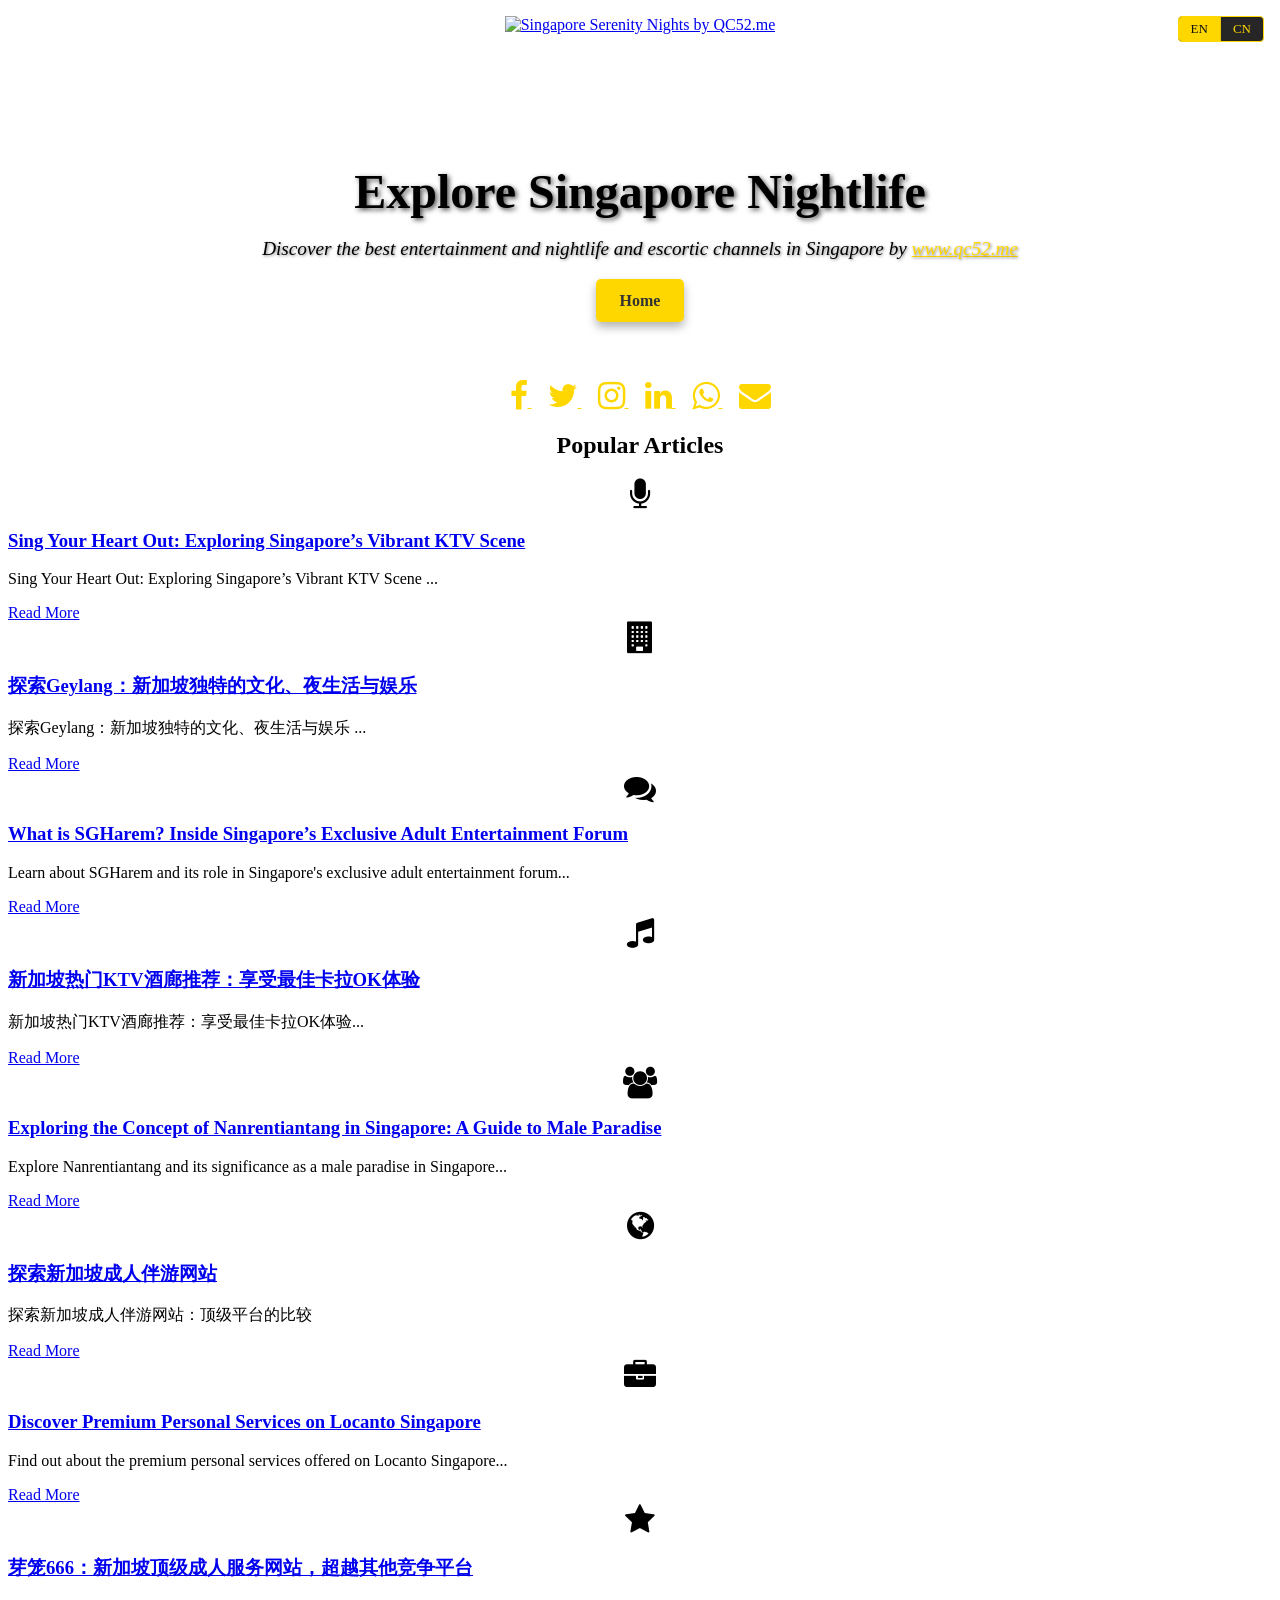
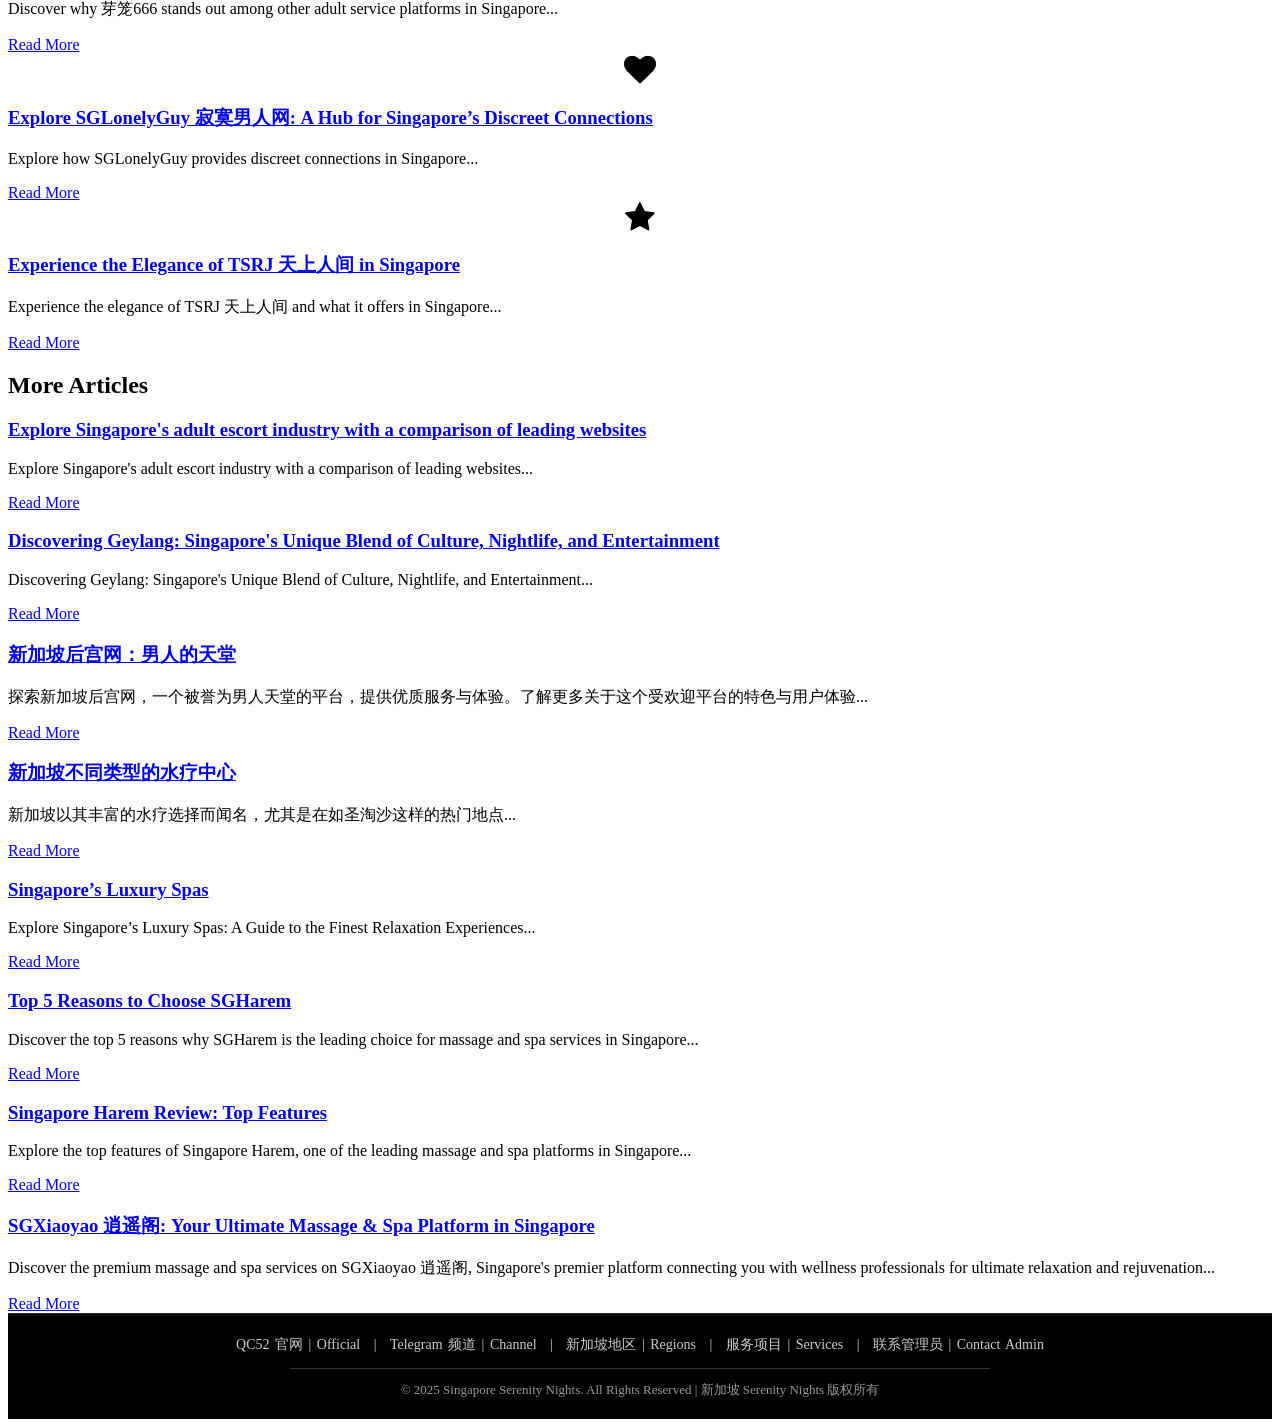
==== commit bf57ece1: "Update index.html" ====
--- a/index.html
+++ b/index.html
@@ -1,836 +1,411 @@
 <!DOCTYPE html>
-<html lang="en">
+<html lang="en-US">
 
 <head>
-  <meta charset="utf-8">
-  <title>
-    Shiok8 - No.1 SG Escort Website | Verified Singapore Escort Directory | SG Escort Listings
-  </title>
-
-  <meta name="description"
-    content="Shiok8 is a No.1 SG escort website and verified Singapore escort directory, offering curated listings of independent escorts, sensual massage and spa companions across all regions of Singapore.">
-
-  <!-- Geo-location -->
-  <meta name="geo.placename" content="Singapore">
-
-  <!-- Open Graph (OG) Tags -->
-  <meta property="og:locale" content="en_US">
-  <meta property="og:type" content="website">
-  <meta property="og:title"
-    content="Shiok8 - No.1 SG Escort Website | Verified Singapore Escort Directory | SG Escort Listings">
-  <meta property="og:description"
-    content="Shiok8 is a leading Singapore escort directory with verified listings, daily updates and discreet access to incall and outcall services across all SG regions.">
-  <meta property="og:image"
-    content="https://cdn.shortpixel.ai/client/q_loseless,ret_wait/https://miuohcetrjihx34xc.com/static/smallsite/shiok8.jpg">
-  <meta property="og:site_name"
-    content="Shiok8 - No.1 SG Escort Website | Verified Singapore Escort Directory | SG Escort Listings">
-
-  <!-- Twitter Card Tags -->
-  <meta name="twitter:card" content="summary">
-  <meta name="twitter:title"
-    content="Shiok8 - No.1 SG Escort Website | Verified Singapore Escort Directory | SG Escort Listings">
-  <meta name="twitter:description"
-    content="Explore Shiok8, a trusted Singapore escort directory with verified listings, massage companions and spa escorts across all areas of Singapore.">
-  <meta name="twitter:image"
-    content="https://cdn.shortpixel.ai/client/q_loseless,ret_wait/https://miuohcetrjihx34xc.com/static/smallsite/shiok8.jpg">
-
-  <!-- Dublin Core Metadata (DC) Tags -->
-  <meta name="dc.title"
-    content="Shiok8 - No.1 SG Escort Website | Verified Singapore Escort Directory | SG Escort Listings">
-  <meta name="dc.description"
-    content="Shiok8 is a professional SG escort directory for verified escort, massage and spa companions, covering Central, East, West, North and Geylang areas of Singapore.">
-  <meta name="dc.subject" content="Escort and Massage Services, SGHarem, Singapore Escorts">
-  <meta name="dc.publisher"
-    content="Shiok8 - Singapore Escort Directory and SG Escort Listings">
-  <meta name="dc.creator"
-    content="Shiok8 - Singapore Escort Directory and SG Escort Listings">
-  <meta name="dc.language" content="en">
-  <meta name="dc.coverage" content="Singapore">
-
-  <!-- Viewport for Mobile Responsiveness -->
-  <meta name="viewport" content="width=device-width, initial-scale=1">
-
-  <!-- Icons -->
-  <link
-    href="https://cdn.shortpixel.ai/client/q_loseless,ret_wait/https://miuohcetrjihx34xc.com/static/smallsite/shiok8.jpg"
-    rel="shortcut icon" type="image/x-icon">
-  <link
-    href="https://cdn.shortpixel.ai/client/q_loseless,ret_wait/https://miuohcetrjihx34xc.com/static/smallsite/shiok8.jpg"
-    rel="apple-touch-icon">
-
-  <!-- Base CSS -->
-  <link href="https://cdn.shortpixel.ai/client/ret_wait/https://miuohcetrjihx34xc.com/static/css/notfound.css"
-    rel="stylesheet" type="text/css">
-
-  <!-- Font Awesome -->
-  <link href="https://cdnjs.cloudflare.com/ajax/libs/font-awesome/5.15.4/css/all.min.css" rel="stylesheet">
-
-  <!-- Google tag (gtag.js) -->
-  <script async src="https://www.googletagmanager.com/gtag/js?id=G-JEHFHQM4ML"></script>
-  <script>
-    window.dataLayer = window.dataLayer || [];
-    function gtag() { dataLayer.push(arguments); }
-    gtag('js', new Date());
-    gtag('config', 'G-JEHFHQM4ML');
-  </script>
-
-  <!-- Custom Styling -->
-  <style>
-    body {
-      background-color: black;
-      color: white;
-      font-family: -apple-system, BlinkMacSystemFont, "PingFang SC", "Microsoft YaHei", Arial, sans-serif;
+    <meta charset="UTF-8">
+    <meta name="viewport" content="width=device-width, initial-scale=1.0">
+    <meta name="description"
+        content="Discover relaxation and rejuvenation at Singapore's premier massage and spa escort platform. Experience luxury, serenity, and nightlife with our top-rated escort services in SG.">
+    <meta name="keywords"
+        content="SG Escorts, Singapore Escorts, SG Escort Services, 新加坡伴游网,Singapore massage, spa, nightlife, relaxation, wellness, luxury spa, Singapore nightlife, urban retreat">
+    <meta name="author" content="QC52.me | The Best Escort Directory In SG">
+    <link rel="icon" href="https://cdn.shortpixel.ai/client/q_loseless,ret_wait/https://miuohcetrjihx34xc.com/static/img/icon.png" type="image/png">
+
+    <!-- Dublin Core Metadata -->
+    <meta name="DC.title" content="Singapore Serenity Nights">
+    <meta name="DC.creator" content="QC52.me | The Best Escort Directory In SG">
+    <meta name="DC.subject" content="Massage, Spa, Singapore Nightlife">
+    <meta name="DC.description"
+        content="Discover relaxation and rejuvenation at Singapore's premier massage and spa escort platform. Experience luxury, serenity, and nightlife with our top-rated escort services in SG.">
+    <meta name="DC.date" content="2025-05-30">
+
+    <!-- Open Graph Metadata -->
+    <meta property="og:title" content="Singapore Serenity Nights">
+    <meta property="og:description"
+        content="Discover relaxation and rejuvenation at Singapore's premier massage and spa escort platform. Experience luxury, serenity, and nightlife with our top-rated escort services in SG.">
+    <meta property="og:image" content="https://cdn.shortpixel.ai/client/q_loseless,ret_wait/https://miuohcetrjihx34xc.com/static/img/icon.png">
+    <meta property="og:url" content="https://qc52.me/article.html">
+    <meta property="og:type" content="website">
+    <meta property="og:site_name" content="Singapore Serenity Nights">
+    <link href="https://cdnjs.cloudflare.com/ajax/libs/font-awesome/4.7.0/css/font-awesome.min.css" rel="stylesheet">
+
+    <title>Singapore Serenity Nights By QC52.me</title>
+    <!-- Twitter Metadata -->
+    <meta name="twitter:card" content="summary_large_image">
+    <meta name="twitter:title" content="Singapore Serenity Nights - Ultimate Spa & Nightlife Destination">
+    <meta name="twitter:description"
+        content="Rejuvenate at Singapore Serenity Nights. Unwind with luxury massage and spa treatments, and explore Singapore’s vibrant nightlife.">
+    <meta name="twitter:image" content="https://cdn.shortpixel.ai/client/q_loseless,ret_wait/https://miuohcetrjihx34xc.com/static/img/icon.png">
+
+    <!-- Additional Metadata for SEO and Discoverability -->
+    <meta name="robots" content="index, follow">
+
+    <!-- Structured Data for SEO (JSON-LD format) -->
+    <script type="application/ld+json">
+    {
+        "@context": "https://schema.org",
+        "@type": "LocalBusiness",
+        "name": "Singapore Serenity Nights",
+        "url": "https://qc52.me/",
+        "logo": "https://cdn.shortpixel.ai/client/q_loseless,ret_wait/https://miuohcetrjihx34xc.com/static/img/icon.png",
+        "description": "Discover relaxation and rejuvenation at Singapore's premier massage and spa escort platform. Experience luxury, serenity, and nightlife with our top-rated escort services in SG.",
+        "image": "https://cdn.shortpixel.ai/client/q_loseless,ret_wait/https://miuohcetrjihx34xc.com/static/img/icon.png"
     }
-
-    .section {
-      padding: 24px 0;
-    }
-
-    .section-container {
-      max-width: 1200px;
-      margin: 0 auto;
-      padding: 0 18px;
-    }
-
-    /* Remove card backgrounds / borders and keep everything open */
-    .section.info-card,
-    .profile-info-wrapper,
-    .profile-info-wrapper-dark,
-    .profile-link-wrapper {
-      background: transparent !important;
-      box-shadow: none !important;
-      border: none !important;
-    }
-
-    .profile-bkg-hero-wrapper {
-      background-position: center 30% !important;
-    }
-
-    .profile-info-wrapper {
-      transform: translateY(50px);
-    }
-
-    .profile-name {
-      font-size: 26px;
-      margin-bottom: 6px;
-    }
-
-    .profile-bio {
-      font-size: 14px;
-      line-height: 1.7;
-      opacity: 0.95;
-    }
-
-    .hero-sub {
-      font-size: 13px;
-      line-height: 1.7;
-      opacity: 0.9;
-      margin-top: 4px;
-    }
-
-    .hero-cta-wrapper {
-      margin-top: 12px;
-      display: flex;
-      flex-direction: column;
-      gap: 8px;
-    }
-
-    .hero-cta-main {
-      width: 100%;
-      padding: 10px 16px;
-      border-radius: 999px;
-      border: none;
-      background: linear-gradient(120deg, #ff3b8d, #ff9f0a);
-      color: #000;
-      font-size: 14px;
-      font-weight: 600;
-      cursor: pointer;
-    }
-
-    .hero-cta-main:hover {
-      filter: brightness(1.05);
-      transform: translateY(-1px);
-      transition: all .15s ease-out;
-    }
-
-    .hero-cta-secondary {
-      font-size: 12px;
-      opacity: 0.8;
-    }
-
-    .hero-cta-secondary a {
-      color: #fff;
-      text-decoration: underline;
-    }
-
-    /* Section headings */
-    .link-section h2 {
-      text-transform: none;
-    }
-
-    /* Region & service buttons */
-    .region-button,
-    .service-button {
-      display: inline-block;
-      padding: 6px 12px;
-      border-radius: 999px;
-      border: 1px solid rgba(255, 255, 255, 0.25);
-      font-size: 12px;
-      text-decoration: none;
-      color: #fff;
-      background: rgba(20, 20, 20, 0.9);
-      white-space: nowrap;
-    }
-
-    .region-button.region-special {
-      border-color: #ff3b8d;
-      color: #ffb0d2;
-    }
-
-    .region-button:hover,
-    .service-button:hover {
-      border-color: #ff3b8d;
-    }
-
-    /* Trust & privacy */
-    .commitment-grid {
-      display: flex;
-      justify-content: space-around;
-      gap: 10px;
-      text-align: center;
-      background-color: #1a1a1a;
-      padding: 15px;
-      border-radius: 8px;
-    }
-
-    .commitment-item p {
-      font-size: 12px;
-      margin: 0;
-    }
-
-    /* FAQ */
-    .faq-item-wrapper {
-      margin-bottom: 12px;
-    }
-
-    .faq-question {
-      color: #ffc107;
-      margin-bottom: 5px;
-      font-size: 15px;
-    }
-
-    .faq-answer {
-      color: #ccc;
-      margin-left: 15px;
-      font-size: 13px;
-      line-height: 1.7;
-      margin-bottom: 10px;
-    }
-
-    /* Social icons */
-    .social-button-wrapper {
-      display: flex;
-      justify-content: center;
-      padding: 20px;
-    }
-
-    .social-button-wrapper-row {
-      display: flex;
-      flex-wrap: wrap;
-      gap: 15px;
-      justify-content: center;
-    }
-
-    .custom-icon {
-      text-decoration: none;
-      color: white;
-      font-size: 24px;
-      transition: transform 0.3s ease, color 0.3s ease;
-    }
-
-    .custom-icon:hover {
-      transform: scale(1.2);
-      color: #00aced;
-    }
-
-    .custom-icon i {
-      display: inline-block;
-    }
-
-    @media (min-width: 768px) {
-      .profile-name {
-        font-size: 30px;
-      }
-
-      .commitment-grid {
-        max-width: 600px;
-        margin: 0 auto;
-      }
-    }
-  </style>
+    </script>
+
+    <link rel="stylesheet" href="blog.css">
+
 </head>
 
-<body class="body-dark">
-  <div class="page-wrapper">
-
-    <!-- HERO background -->
-    <div class="profile-bkg-hero-wrapper"
-      style="background-image:url('shuaiba.jpg');background-size:cover;background-position:center;background-repeat:no-repeat;background-color:transparent">
-      <div class="slice-div slice-div-large slice-div-large-dark"></div>
-    </div>
-
-    <!-- ① HERO -->
-    <div class="section info-card">
-      <div class="section-container">
-        <div class="profile-info-wrapper profile-info-wrapper-dark">
-          <div class="profile-info-top-wrapper">
-            <a href="https://sgharem3.net/"
-              title="SGHarem - Singapore Largest Escort Directory | No.1 SG Escort Service">
-              <div class="profile-image-wrapper">
-                <img
-                  src="https://cdn.shortpixel.ai/client/q_loseless,ret_wait/https://miuohcetrjihx34xc.com/static/smallsite/shiok8.jpg"
-                  class="profile-image"
-                  alt="Shiok8 icon for Singapore escort directory">
-              </div>
-            </a>
-          </div>
-
-          <div class="profile-info-bottom-wrapper">
-            <h1 class="profile-name">Shiok8 · SG Escort Gateway</h1>
-
-            <div class="profile-location-box">
-              <img
-                src="https://cdn.shortpixel.ai/client/q_loseless,ret_wait/https://miuohcetrjihx34xc.com/static/img/map-pin.svg"
-                alt="Location icon for Singapore escort listings"
-                class="location-icon">
-              <div class="profile-location-text">Singapore · SG</div>
-            </div>
-
-            <p class="profile-bio">
-              Shiok8 operates on shiok8.com and shiok-8.com as a streamlined entry point to professional massage,
-              escort and spa companions in Singapore, with curated, verified listings across all major regions.
-            </p>
-            <div class="hero-cta-wrapper">
-              <a href="https://hg88.me/"
-                title="Visit official Singapore escort directory connected with Shiok8">
-                <button class="hero-cta-main">Visit Official Directory</button>
-              </a>
-            </div>
-          </div>
-        </div>
-      </div>
-    </div>
-
-    <!-- ② CORE ADVANTAGES -->
-    <div class="section link-section" style="padding-top: 40px;">
-      <div class="section-container">
-        <h2
-          style="color: white; text-align: center; margin-bottom: 25px; font-size: 22px; border-bottom: 2px solid #333; padding-bottom: 10px;">
-          OUR CORE ADVANTAGES
-        </h2>
-        <div class="profile-link-wrapper">
-          <div class="link-item-wrapper" style="margin-bottom: 10px;">
-            <div class="link-button link-button-dark w-inline-block" style="cursor: default;">
-              <div class="link-icon-float link-icon-float-circle" style="box-shadow:0 8px 14px -4px white">
-                <i class="fas fa-shield-alt" style="color: #ffc107; font-size: 20px;"></i>
-              </div>
-              <div class="link-block-text-wrapper">
-                <div class="link-name" style="font-weight: bold;">VERIFIED PROFILES ONLY</div>
-                <div class="link-url">Curated directory of checked escorts and massage companions in Singapore.</div>
-              </div>
-            </div>
-          </div>
-
-          <div class="link-item-wrapper" style="margin-bottom: 10px;">
-            <div class="link-button link-button-dark w-inline-block" style="cursor: default;">
-              <div class="link-icon-float link-icon-float-circle" style="box-shadow:0 8px 14px -4px white">
-                <i class="fas fa-map-marker-alt" style="color: #ffc107; font-size: 20px;"></i>
-              </div>
-              <div class="link-block-text-wrapper">
-                <div class="link-name" style="font-weight: bold;">FULL REGIONAL COVERAGE</div>
-                <div class="link-url">Central, East, West, North and Geylang areas all covered.</div>
-              </div>
-            </div>
-          </div>
-
-          <div class="link-item-wrapper" style="margin-bottom: 10px;">
-            <div class="link-button link-button-dark w-inline-block" style="cursor: default;">
-              <div class="link-icon-float link-icon-float-circle" style="box-shadow:0 8px 14px -4px white">
-                <i class="fas fa-clock" style="color: #ffc107; font-size: 20px;"></i>
-              </div>
-              <div class="link-block-text-wrapper">
-                <div class="link-name" style="font-weight: bold;">REAL-TIME UPDATES</div>
-                <div class="link-url">New companions, rotations and promotions posted every day.</div>
-              </div>
-            </div>
-          </div>
-
-          <div class="link-item-wrapper">
-            <div class="link-button link-button-dark w-inline-block" style="cursor: default;">
-              <div class="link-icon-float link-icon-float-circle" style="box-shadow:0 8px 14px -4px white">
-                <i class="fas fa-user-secret" style="color: #ffc107; font-size: 20px;"></i>
-              </div>
-              <div class="link-block-text-wrapper">
-                <div class="link-name" style="font-weight: bold;">DISCREET &amp; ANONYMOUS</div>
-                <div class="link-url">No login required on this page and no personal data forms.</div>
-              </div>
-            </div>
-          </div>
-
-        </div>
-      </div>
-    </div>
-
-    <!-- ③ MAIN JUMP LINKS -->
-    <div class="section link-section">
-      <div class="section-container">
-        <div class="profile-link-wrapper" id="mainLink">
-          <div class="divider-wrapper">
-            <div class="divider-line divider-line-dark"></div>
-          </div>
-
-          <div class="link-item-wrapper">
-            <a title="Shiok8 Telegram Channel - Daily SG escort and massage updates"
-              href="https://t.me/shiok8_sg" class="link-button link-button-dark w-inline-block" target="_blank"
-              rel="noopener">
-              <div class="link-icon-float link-icon-float-circle" style="box-shadow:0 8px 14px -4px white">
-                <div class="link-icon-float-bg link-icon-float-bg-circle" style="background-color:white;"></div>
-                <img alt="Shiok8 Telegram channel icon"
-                  src="https://cdn.shortpixel.ai/client/q_loseless,ret_wait/https://miuohcetrjihx34xc.com/static/img/icon.svg"
-                  class="link-icon-float-image link-icon-float-image-circle">
-              </div>
-              <div class="link-block-text-wrapper">
-                <div class="link-name">Shiok8 Telegram Channel</div>
-                <div class="link-url">Daily SG Escort Listings</div>
-              </div>
-              <div class="link-arrow-wrapper">
-                <img
-                  src="https://cdn.shortpixel.ai/client/q_loseless,ret_wait/https://miuohcetrjihx34xc.com/static/img/link-button-arrow.svg"
-                  class="link-arrows">
-              </div>
-            </a>
-          </div>
-
-          <div class="link-item-wrapper">
-            <a title="Shiok8 Linktree - One-click access to all official links"
-              href="https://linktr.ee/shiok8" class="link-button link-button-dark w-inline-block" target="_blank"
-              rel="noopener">
-              <div class="link-icon-float link-icon-float-circle" style="box-shadow:0 8px 14px -4px white">
-                <div class="link-icon-float-bg link-icon-float-bg-circle" style="background-color:white;"></div>
-                <img alt="Shiok8 Linktree icon"
-                  src="https://cdn.shortpixel.ai/client/q_loseless,ret_wait/https://miuohcetrjihx34xc.com/static/img/icon.svg"
-                  class="link-icon-float-image link-icon-float-image-circle">
-              </div>
-              <div class="link-block-text-wrapper">
-                <div class="link-name">Shiok8 Linktree</div>
-                <div class="link-url">All Shiok8 Links Here</div>
-              </div>
-              <div class="link-arrow-wrapper">
-                <img
-                  src="https://cdn.shortpixel.ai/client/q_loseless,ret_wait/https://miuohcetrjihx34xc.com/static/img/link-button-arrow.svg"
-                  class="link-arrows">
-              </div>
-            </a>
-          </div>
-
-          <div class="link-item-wrapper">
-            <a title="Shiok88 Bio Link - Singapore escorts and massage hub"
-              href="https://bio.link/shiok88" class="link-button link-button-dark w-inline-block" target="_blank"
-              rel="noopener">
-              <div class="link-icon-float link-icon-float-circle" style="box-shadow:0 8px 14px -4px white">
-                <div class="link-icon-float-bg link-icon-float-bg-circle" style="background-color:white;"></div>
-                <img alt="Shiok88 bio link icon"
-                  src="https://cdn.shortpixel.ai/client/q_loseless,ret_wait/https://miuohcetrjihx34xc.com/static/img/icon.svg"
-                  class="link-icon-float-image link-icon-float-image-circle">
-              </div>
-              <div class="link-block-text-wrapper">
-                <div class="link-name">Shiok88 Bio Link</div>
-                <div class="link-url">Escort Info In One Place</div>
-              </div>
-              <div class="link-arrow-wrapper">
-                <img
-                  src="https://cdn.shortpixel.ai/client/q_loseless,ret_wait/https://miuohcetrjihx34xc.com/static/img/link-button-arrow.svg"
-                  class="link-arrows">
-              </div>
-            </a>
-          </div>
-
-          <div class="link-item-wrapper">
-            <a title="Shiok8 official escort site for Singapore"
-              href="https://shiok8.site/" class="link-button link-button-dark w-inline-block" target="_blank"
-              rel="noopener">
-              <div class="link-icon-float link-icon-float-circle" style="box-shadow:0 8px 14px -4px white">
-                <div class="link-icon-float-bg link-icon-float-bg-circle" style="background-color:white;"></div>
-                <img alt="Shiok8 website icon"
-                  src="https://cdn.shortpixel.ai/client/q_loseless,ret_wait/https://miuohcetrjihx34xc.com/static/img/icon.svg"
-                  class="link-icon-float-image link-icon-float-image-circle">
-              </div>
-              <div class="link-block-text-wrapper">
-                <div class="link-name">Shiok8 Official Website</div>
-                <div class="link-url">Full Escort Listings</div>
-              </div>
-              <div class="link-arrow-wrapper">
-                <img
-                  src="https://cdn.shortpixel.ai/client/q_loseless,ret_wait/https://miuohcetrjihx34xc.com/static/img/link-button-arrow.svg"
-                  class="link-arrows">
-              </div>
-            </a>
-          </div>
-
-          <div class="link-item-wrapper">
-            <a title="Shiok16 directory - premium Singapore escorts and massage"
-              href="https://www.shiok16.com/" class="link-button link-button-dark w-inline-block" target="_blank"
-              rel="noopener">
-              <div class="link-icon-float link-icon-float-circle" style="box-shadow:0 8px 14px -4px white">
-                <div class="link-icon-float-bg link-icon-float-bg-circle" style="background-color:white;"></div>
-                <img alt="Shiok16 directory icon"
-                  src="https://cdn.shortpixel.ai/client/q_loseless,ret_wait/https://miuohcetrjihx34xc.com/static/img/icon.svg"
-                  class="link-icon-float-image link-icon-float-image-circle">
-              </div>
-              <div class="link-block-text-wrapper">
-                <div class="link-name">Shiok16 Directory</div>
-                <div class="link-url">Trusted SG Listings</div>
-              </div>
-              <div class="link-arrow-wrapper">
-                <img
-                  src="https://cdn.shortpixel.ai/client/q_loseless,ret_wait/https://miuohcetrjihx34xc.com/static/img/link-button-arrow.svg"
-                  class="link-arrows">
-              </div>
-            </a>
-          </div>
-
-          <div class="link-item-wrapper">
-            <a title="N2TT promotions - Singapore escort offers and rotations"
-              href="https://n2tt.site/" class="link-button link-button-dark w-inline-block" target="_blank"
-              rel="noopener">
-              <div class="link-icon-float link-icon-float-circle" style="box-shadow:0 8px 14px -4px white">
-                <div class="link-icon-float-bg link-icon-float-bg-circle" style="background-color:white;"></div>
-                <img alt="N2TT promotion icon"
-                  src="https://cdn.shortpixel.ai/client/q_loseless,ret_wait/https://miuohcetrjihx34xc.com/static/img/icon.svg"
-                  class="link-icon-float-image link-icon-float-image-circle">
-              </div>
-              <div class="link-block-text-wrapper">
-                <div class="link-name">N2TT Promotions</div>
-                <div class="link-url">Latest Escort Offers</div>
-              </div>
-              <div class="link-arrow-wrapper">
-                <img
-                  src="https://cdn.shortpixel.ai/client/q_loseless,ret_wait/https://miuohcetrjihx34xc.com/static/img/link-button-arrow.svg"
-                  class="link-arrows">
-              </div>
-            </a>
-          </div>
-
-        </div>
-      </div>
-    </div>
-
-    <!-- ④ Regions -->
-    <div class="section link-section">
-      <div class="section-container">
-        <h2
-          style="color: white; text-align: center; margin-bottom: 25px; font-size: 22px; border-bottom: 2px solid #333; padding-bottom: 10px;">
-          FIND SG ESCORTS BY REGION
-        </h2>
-        <div class="keyword-list"
-          style="display: flex; flex-wrap: wrap; justify-content: center; gap: 8px; margin-bottom: 4px;">
-          <a href="https://sgharem3.net/?area=central" title="Central Singapore escort listings"
-            class="region-button">📍 Central SG</a>
-          <a href="https://sgharem3.net/?area=east" title="East Singapore escort listings" class="region-button">🏖️
-            East SG</a>
-          <a href="https://sgharem3.net/?area=west" title="West Singapore escort listings" class="region-button">🏞️
-            West SG</a>
-          <a href="https://sgharem3.net/?area=north" title="North Singapore escort listings" class="region-button">🌳
-            North SG</a>
-          <a href="https://sgharem3.net/?area=geylang" title="Geylang escort listings"
-            class="region-button region-special">🔴 Geylang Area</a>
-        </div>
-      </div>
-    </div>
-
-    <!-- ⑤ Services & styles -->
-    <div class="section link-section">
-      <div class="section-container">
-        <h2
-          style="color: white; text-align: center; margin-bottom: 25px; font-size: 22px; border-bottom: 2px solid #333; padding-bottom: 10px;">
-          BROWSE BY SERVICE &amp; STYLE
-        </h2>
-        <div class="keyword-list"
-          style="display: flex; flex-wrap: wrap; justify-content: center; gap: 8px; margin-bottom: 4px;">
-          <a href="https://sgharem3.net/service/incall" title="Singapore incall escort services"
-            class="service-button">SG Incall</a>
-          <a href="https://sgharem3.net/service/outcall" title="Singapore outcall escort services"
-            class="service-button">SG Outcall</a>
-          <a href="https://sgharem3.net/service/gfe" title="Girlfriend experience escorts in Singapore"
-            class="service-button">GFE Escorts</a>
-          <a href="https://sgharem3.net/service/massage" title="Sensual body rub and massage in Singapore"
-            class="service-button">Sensual Massage</a>
-          <a href="https://sgharem3.net/service/thai" title="Thai escort and massage in Singapore"
-            class="service-button">Thai Escorts</a>
-          <a href="https://sgharem3.net/service/vietnam" title="Vietnam escorts in Singapore"
-            class="service-button">Vietnam Girls</a>
-          <a href="https://sgharem3.net/service/independent" title="Independent escorts in Singapore"
-            class="service-button">Independent Girls</a>
-          <a href="https://sgharem3.net/service/promotions" title="Latest escort promotions and offers"
-            class="service-button">Hot Offers</a>
-        </div>
-      </div>
-    </div>
-
-    <!-- ⑥ Trust & privacy -->
-    <div class="section link-section">
-      <div class="section-container">
-        <h2
-          style="color: white; text-align: center; margin-bottom: 25px; font-size: 22px; border-bottom: 2px solid #333; padding-bottom: 10px;">
-          TRUST &amp; PRIVACY COMMITMENT
-        </h2>
-        <div class="commitment-grid">
-          <div class="commitment-item">
-            <i class="fas fa-lock" style="color: #00aced; font-size: 22px; margin-bottom: 5px;"></i>
-            <p>100% DISCRETION</p>
-          </div>
-          <div class="commitment-item">
-            <i class="fas fa-user-check" style="color: #00aced; font-size: 22px; margin-bottom: 5px;"></i>
-            <p>VERIFIED ONLY</p>
-          </div>
-          <div class="commitment-item">
-            <i class="fas fa-handshake" style="color: #00aced; font-size: 22px; margin-bottom: 5px;"></i>
-            <p>RELIABLE LINKS</p>
-          </div>
-        </div>
-      </div>
-    </div>
-
-    <!-- ⑦ FAQ – center heading + more questions -->
-    <div class="section link-section">
-      <div class="section-container">
-        <div class="profile-link-wrapper" style="padding-top: 0px; margin-top: -20px;">
-          <h2
-            style="color: white; text-align: center; margin-bottom: 25px; font-size: 24px; border-bottom: 2px solid #333; padding-bottom: 10px;">
-            FREQUENTLY ASKED QUESTIONS (FAQ)
-          </h2>
-
-          <div class="faq-item-wrapper">
-            <h3 class="faq-question">
-              Q: What main services does Shiok8 provide?
-            </h3>
-            <p class="faq-answer">
-              A: Shiok8 acts as an entry point to Singapore escort and massage directories, focusing on verified
-              listings for independent escorts, sensual massage companions and spa services across all regions of
-              Singapore.
-            </p>
-          </div>
-
-          <div class="faq-item-wrapper">
-            <h3 class="faq-question">
-              Q: How can I access the latest listings and contact details?
-            </h3>
-            <p class="faq-answer">
-              A: The fastest way is to click the “Visit Official Directory” button at the top of this page or join our
-              Telegram channel for real-time daily updates, promotions and contact information.
-            </p>
-          </div>
-
-          <div class="faq-item-wrapper">
-            <h3 class="faq-question">
-              Q: Is the information on Shiok8 reliable and safe to follow?
-            </h3>
-            <p class="faq-answer">
-              A: Shiok8 only points to established directories and official channels. While we cannot guarantee every
-              individual listing, the ecosystem is curated and regularly cleaned to reduce fake profiles and dead links.
-              Always use the official links shown on this page.
-            </p>
-          </div>
-
-          <div class="faq-item-wrapper">
-            <h3 class="faq-question">
-              Q: Do I need to create an account or share my ID to use this page?
-            </h3>
-            <p class="faq-answer">
-              A: No. This landing page is completely open and does not require any login or identity verification. You
-              simply click through to the official sites, Telegram or other platforms you prefer.
-            </p>
-          </div>
-
-          <div class="faq-item-wrapper">
-            <h3 class="faq-question">
-              Q: Do you support WhatsApp or Telegram contact?
-            </h3>
-            <p class="faq-answer">
-              A: Most partners listed on the connected directories prefer Telegram or WhatsApp for communication. You
-              will find the exact contact method inside each official site or channel linked from this page.
-            </p>
-          </div>
-
-          <div class="faq-item-wrapper">
-            <h3 class="faq-question">
-              Q: How fast can I usually get a reply?
-            </h3>
-            <p class="faq-answer">
-              A: Response time varies by companion and agency, but peak hours in Singapore are typically late
-              afternoon to night. For the quickest reply, contact the most recently updated listings and clearly state
-              your preferred time, location and service type.
-            </p>
-          </div>
-        </div>
-      </div>
-    </div>
-
-    <!-- Social sharing -->
-    <div class="social-button-wrapper">
-      <div class="social-button-wrapper-row">
-        <!-- Facebook -->
-        <a href="https://www.facebook.com/sharer/sharer.php?u=https%3A%2F%2Fshiok8.site" target="_blank"
-          class="custom-icon"
-          title="Share Shiok8 Singapore escort landing page on Facebook">
-          <i class="fab fa-facebook-f"></i>
-        </a>
-
-        <!-- Twitter -->
-        <a href="https://twitter.com/intent/tweet?url=https%3A%2F%2Fshiok8.site" target="_blank" class="custom-icon"
-          title="Share Shiok8 Singapore escort landing page on Twitter">
-          <i class="fab fa-twitter"></i>
-        </a>
-
-        <!-- WhatsApp -->
-        <a href="https://api.whatsapp.com/send?text=https%3A%2F%2Fshiok8.site" target="_blank" class="custom-icon"
-          title="Share Shiok8 Singapore escort landing page on WhatsApp">
-          <i class="fab fa-whatsapp"></i>
-        </a>
-
-        <!-- LinkedIn -->
-        <a href="https://www.linkedin.com/sharing/share-offsite/?url=https%3A%2F%2Fshiok8.site" target="_blank"
-          class="custom-icon"
-          title="Share Shiok8 Singapore escort landing page on LinkedIn">
-          <i class="fab fa-linkedin-in"></i>
-        </a>
-
-        <!-- Telegram -->
-        <a href="https://telegram.me/share/url?url=https%3A%2F%2Fshiok8.site" target="_blank" class="custom-icon"
-          title="Share Shiok8 Singapore escort landing page on Telegram">
-          <i class="fab fa-telegram-plane"></i>
-        </a>
-
-        <!-- Reddit -->
-        <a href="https://www.reddit.com/submit?url=https%3A%2F%2Fshiok8.site" target="_blank" class="custom-icon"
-          title="Share Shiok8 Singapore escort landing page on Reddit">
-          <i class="fab fa-reddit-alien"></i>
-        </a>
-
-        <!-- Email -->
-        <a href="/cdn-cgi/l/email-protection#754a0600171f10160148361d10161e504745011d1c065047451a000153171a110c481d0101050650463450473350473306121d140710185844465b161a18"
-          target="_blank" class="custom-icon"
-          title="Share Shiok8 Singapore escort landing page via email">
-          <i class="fas fa-envelope"></i>
-        </a>
-
-        <!-- LINE -->
-        <a href="https://line.me/R/msg/text/?https%3A%2F%2Fshiok8.site" target="_blank" class="custom-icon"
-          title="Share Shiok8 Singapore escort landing page on LINE">
-          <i class="fab fa-line"></i>
-        </a>
-
-        <!-- Pinterest -->
-        <a href="https://pinterest.com/pin/create/button/?url=https%3A%2F%2Fshiok8.site&media=&description=Check this SG escort directory landing page!"
-          target="_blank" class="custom-icon"
-          title="Share Shiok8 Singapore escort landing page on Pinterest">
-          <i class="fab fa-pinterest"></i>
-        </a>
-
-        <!-- Tumblr -->
-        <a href="https://www.tumblr.com/share/link?url=https%3A%2F%2Fshiok8.site" target="_blank" class="custom-icon"
-          title="Share Shiok8 Singapore escort landing page on Tumblr">
-          <i class="fab fa-tumblr"></i>
-        </a>
-      </div>
-    </div>
-
-    <!-- Footer -->
-    <br>
-    <div class="page-footer">
-      <a href="https://sgharem3.net/"
-        title="SGHarem - Singapore escort platform and directory"
-        class="linkpage-cta linkpage-cta-dark w-inline-block">
+<body>
+<!-- Header -->
+<header>
+  <div class="container"
+       style="display:flex; justify-content:center; align-items:center; padding:8px 0;">
+    <div class="logo">
+      <a href="https://qc52.me/">
         <img
-          src="https://cdn.shortpixel.ai/client/q_loseless,ret_wait/https://miuohcetrjihx34xc.com/static/img/solo-icon.svg"
-          width="170" class="footer-brand-image">Home |
-      </a>
-      <a title="SGHarem main Telegram group for Singapore escort discussions"
-        href="https://t.me/+AkpNOYAw4pI5ZDFl" target="_blank"
-        class="linkpage-cta linkpage-cta-dark w-inline-block">&nbsp;Group |</a>
-      <a title="SGHarem Telegram channel for Singapore escort updates"
-        href="https://t.me/sgharem_channel2" target="_blank"
-        class="linkpage-cta linkpage-cta-dark w-inline-block">&nbsp;Channel |</a>
-      <a title="SGHarem backup site for Singapore escort listings"
-        href="https://sgharem-1.net/" class="linkpage-cta linkpage-cta-dark w-inline-block">&nbsp;Backup</a>
-    </div>
-
-    <div style="text-align: center;">
-      <p style="margin-top: 30px; font-size: 14px;color:white">
-        <a target="_blank" href="https://sgharem3.net/"
-          style="color:white;text-decoration: underline;font-size:12px"
-          title="All escorts on SGHarem Singapore escort platform">
-          All Escorts</a>&nbsp;
-        <a target="_blank" href="https://sgharem3.net/?area=central"
-          style="color:white;text-decoration: underline;font-size:12px"
-          title="Central area escorts on SGHarem">
-          Central Escorts</a>&nbsp;
-        <a target="_blank" href="https://sgharem3.net/?area=east"
-          style="color:white;text-decoration: underline;font-size:12px"
-          title="East area escorts on SGHarem">
-          East Escorts</a>&nbsp;
-        <a target="_blank" href="https://sgharem3.net/?area=geylang"
-          style="color:white;text-decoration: underline;font-size:12px"
-          title="Geylang area escorts on SGHarem">
-          Geylang Escorts</a>&nbsp;
-        <a target="_blank" href="https://sgharem3.net/?area=north"
-          style="color:white;text-decoration: underline;font-size:12px"
-          title="North area escorts on SGHarem">
-          North Escorts</a>&nbsp;
-        <a target="_blank" href="https://sgharem3.net/?area=west"
-          style="color:white;text-decoration: underline;font-size:12px"
-          title="West area escorts on SGHarem">
-          West Escorts</a>&nbsp;
-        <a target="_blank" href="https://sgharem3.net/?area=massage"
-          style="color:white;text-decoration: underline;font-size:12px"
-          title="Massage and spa escorts on SGHarem">
-          Massage Escorts</a>&nbsp;
-        <a target="_blank" href="https://sgharem3.net/search?s=vietnam"
-          style="color:white;text-decoration: underline;font-size:12px"
-          title="Vietnam escorts on SGHarem">
-          Vietnam Escorts</a>&nbsp;
-      </p>
-
-      <p style="margin-top: 30px; font-size: 14px; color: white;">
-        COPYRIGHT ©
-        <a target="_blank" style="color:white;text-decoration: underline;font-size:12px"
-          title="Singapore escort platform - SGHarem"
-          href="https://sgharem3.net/">Singapore Escort Platform</a> |
-        <a target="_blank" style="color:white;text-decoration: underline;font-size:12px"
-          title="No.1 Singapore escort girls site"
-          href="https://sgharem3.net/">No.1 Escort Girls Site</a> |
-        <a target="_blank" href="https://qc52.me/" style="color:white;text-decoration: underline;font-size:12px"
-          title="QC52 - Singapore escort and lifestyle directory">
-          QC52 Directory</a> |
-        <a target="_blank" href="https://sgescort.org/"
-          style="color:white;text-decoration: underline;font-size:12px"
-          title="SGEscort.org - Singapore escort origin site">
-          SG Escort Origin</a> |
-        <a target="_blank" href="https://sgharem3.net/"
-          style="color:white;text-decoration: underline;font-size:12px"
-          title="SGHarem - Singapore escort hub">
-          SGHarem</a>
-      </p>
+          src="https://cdn.shortpixel.ai/client/q_loseless,ret_wait/https://miuohcetrjihx34xc.com/static/img/roundlogonew.png"
+          alt="Singapore Serenity Nights by QC52.me"
+          style="height:100px; width:auto; display:block;">
+      </a>
     </div>
   </div>
-
-  <!-- Cloudflare Email Decode & Analytics -->
-  <script data-cfasync="false" src="/cdn-cgi/scripts/5c5dd728/cloudflare-static/email-decode.min.js"></script>
-  <script defer
-    src="https://static.cloudflareinsights.com/beacon.min.js/vcd15cbe7772f49c399c6a5babf22c1241717689176015"
-    integrity="sha512-ZpsOmlRQV6y907TI0dKBHq9Md29nnaEIPlkf84rnaERnq6zvWvPUqr2ft8M1aS28oN72PdrCzSjY4U6VaAw1EQ=="
-    data-cf-beacon='{"version":"2024.11.0","token":"9325882fa5dd4cfd9e2f56f6a8827eda","r":1,"server_timing":{"name":{"cfCacheStatus":true,"cfEdge":true,"cfExtPri":true,"cfL4":true,"cfOrigin":true,"cfSpeedBrain":true},"location_startswith":null}}'
-    crossorigin="anonymous"></script>
+</header>
+
+<!-- 屏幕右上角固定语言切换 -->
+<div
+  style="
+    position:fixed;
+    right:16px;
+    top:16px;
+    font-size:13px;
+    z-index:9999;
+  ">
+  <div
+    style="
+      display:inline-flex;
+      align-items:stretch;
+      border:1px solid #ffd700;
+      border-radius:4px;
+      overflow:hidden;
+      background:rgba(0,0,0,0.85);
+    ">
+    <!-- 当前页：英文高亮；中文页时把背景和文字颜色对调 -->
+    <a href="https://qc52.me/article.html"
+       style="
+         padding:4px 12px;
+         color:#111;
+         background:#ffd700;
+         text-decoration:none;
+         white-space:nowrap;
+       ">
+      EN
+    </a>
+
+    <span
+      style="
+        width:1px;
+        background:#ffd700;
+        opacity:0.9;
+      ">
+    </span>
+
+    <a href="https://qc52.me/article-cn.html"
+       style="
+         padding:4px 12px;
+         color:#ffd700;
+         text-decoration:none;
+         white-space:nowrap;
+       ">
+      CN
+    </a>
+  </div>
+</div>
+
+
+
+
+
+
+
+    <!-- Hero Section -->
+<section class="hero">
+
+        <div class="container" style="text-align: center;">
+            <div class="hero-content" style="max-width: 800px; margin: 0 auto;">
+                <!-- Title -->
+                <h1
+                    style="font-size: 3rem; font-weight: bold; margin-bottom: 0.5rem; text-shadow: 2px 2px 5px rgba(0, 0, 0, 0.7);">
+                    Explore Singapore Nightlife
+                </h1>
+                <!-- Subtitle -->
+                <p
+                    style="font-size: 1.2rem; margin-bottom: 2rem; font-style: italic; text-shadow: 1px 1px 3px rgba(0, 0, 0, 0.5);">
+                    Discover the best entertainment and nightlife and escortic channels in Singapore by <a
+                        href="https://www.qc52.me" style="color: #ffd700; text-decoration: underline;">www.qc52.me</a>
+                </p>
+                <!-- Call to Action Button -->
+                <a href="https://qc52.me/"
+                    style="background-color: #ffd700; padding: 0.8rem 1.5rem; color: #333; font-weight: bold; text-decoration: none; border-radius: 5px; box-shadow: 0 5px 10px rgba(0, 0, 0, 0.3);">
+                    Home
+                </a>
+            </div>
+            <!-- Social Media Share Icons -->
+            <div class="social-icons" style="margin-top: 2rem; text-align: center;">
+                <p style="margin-bottom: 1rem; font-size: 1.2rem; color: #fff;">Share Our SG Escort Directory!</p>
+                <a href="https://www.facebook.com/sharer/sharer.php?u=https://qc52.me" target="_blank"
+                    style="margin: 0 0.5rem; color: #ffd700;" title="Share on Facebook">
+                    <i class="fa fa-facebook" style="font-size: 2rem;"></i>
+                </a>
+                <a href="https://twitter.com/intent/tweet?url=https://qc52.me&text=Check+out+Singapore+Nightlife+on+QC52.me!"
+                    target="_blank" style="margin: 0 0.5rem; color: #ffd700;" title="Share on Twitter">
+                    <i class="fa fa-twitter" style="font-size: 2rem;"></i>
+                </a>
+                <a href="https://www.instagram.com/" target="_blank" style="margin: 0 0.5rem; color: #ffd700;"
+                    title="Share on Instagram">
+                    <i class="fa fa-instagram" style="font-size: 2rem;"></i>
+                </a>
+                <a href="https://www.linkedin.com/shareArticle?mini=true&url=https://qc52.me&title=Singapore+Nightlife&summary=Discover+the+vibrant+nightlife+in+Singapore+on+QC52.me&source=QC52"
+                    target="_blank" style="margin: 0 0.5rem; color: #ffd700;" title="Share on LinkedIn">
+                    <i class="fa fa-linkedin" style="font-size: 2rem;"></i>
+                </a>
+                <a href="https://api.whatsapp.com/send?text=Check+out+this+amazing+page+on+Singapore+Nightlife:+https://qc52.me"
+                    target="_blank" style="margin: 0 0.5rem; color: #ffd700;" title="Share on WhatsApp">
+                    <i class="fa fa-whatsapp" style="font-size: 2rem;"></i>
+                </a>
+                <a href="/cdn-cgi/l/email-protection#d1eea2a4b3bbb4b2a5ec92b9b4b2bafabea4a5fa82b8bfb6b0a1bea3b4fa9fb8b6b9a5bdb8b7b4f7b3beb5a8ec95b8a2b2bea7b4a3fabcbea3b4fabebffa8092e4e3ffbcb4ebfab9a5a5a1a2ebfefea0b2e4e3ffbcb4" style="margin: 0 0.5rem; color: #ffd700;" title="Share via Email">
+                    <i class="fa fa-envelope" style="font-size: 2rem;"></i>
+                </a>
+            </div>
+
+        </div>
+    </section>
+
+
+    <!-- Article Previews -->
+    <section class="article-previews">
+        <div class="container">
+            <h2 style="text-align: center;">Popular Articles</h2>
+            <div class="article-grid">
+                <article>
+                    <div style="text-align: center;"><i class="fa fa-microphone" style="font-size: 2rem;"></i></div>
+                    <h3><a href="./articles/sing-your-heart-out-exploring.html">Sing Your Heart Out: Exploring
+                            Singapore’s Vibrant KTV Scene</a></h3>
+                    <p>Sing Your Heart Out: Exploring Singapore’s Vibrant KTV Scene ...</p>
+                    <a href="./articles/sing-your-heart-out-exploring.html">Read More</a>
+                </article>
+                <article>
+                    <div style="text-align: center;"><i class="fa fa-building" style="font-size: 2rem;"></i></div>
+                    <h3><a href="./articles/geylang.html">探索Geylang：新加坡独特的文化、夜生活与娱乐</a></h3>
+                    <p>探索Geylang：新加坡独特的文化、夜生活与娱乐 ...</p>
+                    <a href="./articles/geylang.html">Read More</a>
+                </article>
+                <article>
+                    <div style="text-align: center;"><i class="fa fa-comments" style="font-size: 2rem;"></i></div>
+                    <h3><a href="./articles/what-is-sgharem-inside-singapores-exclusive-adult-entertainment-forum.html">What
+                            is SGHarem? Inside Singapore’s Exclusive Adult Entertainment Forum</a></h3>
+                    <p>Learn about SGHarem and its role in Singapore's exclusive adult entertainment forum...</p>
+                    <a href="./articles/what-is-sgharem-inside-singapores-exclusive-adult-entertainment-forum.html">Read
+                        More</a>
+                </article>
+                <article>
+                    <div style="text-align: center;"><i class="fa fa-music" style="font-size: 2rem;"></i></div>
+                    <h3><a href="./articles/ktv.html">新加坡热门KTV酒廊推荐：享受最佳卡拉OK体验</a></h3>
+                    <p>新加坡热门KTV酒廊推荐：享受最佳卡拉OK体验...</p>
+                    <a href="./articles/ktv.html">Read More</a>
+                </article>
+                <article>
+                    <div style="text-align: center;"><i class="fa fa-users" style="font-size: 2rem;"></i></div>
+                    <h3><a
+                            href="./articles/exploring-the-concept-of-nanrentiantang-in-singapore-a-guide-to-male-paradise.html">Exploring
+                            the Concept of Nanrentiantang in Singapore: A Guide to Male Paradise</a></h3>
+                    <p>Explore Nanrentiantang and its significance as a male paradise in Singapore...</p>
+                    <a
+                        href="./articles/exploring-the-concept-of-nanrentiantang-in-singapore-a-guide-to-male-paradise.html">Read
+                        More</a>
+                </article>
+                <article>
+                    <div style="text-align: center;"><i class="fa fa-globe" style="font-size: 2rem;"></i></div>
+                    <h3><a href="./articles/探索新加坡成人伴游网站.html">探索新加坡成人伴游网站</a></h3>
+                    <p>探索新加坡成人伴游网站：顶级平台的比较</p>
+                    <a href="./articles/探索新加坡成人伴游网站.html">Read More</a>
+                </article>
+                <article>
+                    <div style="text-align: center;"><i class="fa fa-briefcase" style="font-size: 2rem;"></i></div>
+                    <h3><a href="./articles/discover-premium-personal-services-on-locanto-singapore.html">Discover
+                            Premium Personal Services on Locanto Singapore</a></h3>
+                    <p>Find out about the premium personal services offered on Locanto Singapore...</p>
+                    <a href="./articles/discover-premium-personal-services-on-locanto-singapore.html">Read More</a>
+                </article>
+                <article>
+                    <div style="text-align: center;"><i class="fa fa-star" style="font-size: 2rem;"></i></div>
+                    <h3><a href="./articles/芽笼666-新加坡顶级成人服务网站-超越其他竞争平台.html">芽笼666：新加坡顶级成人服务网站，超越其他竞争平台</a></h3>
+                    <p>Discover why 芽笼666 stands out among other adult service platforms in Singapore...</p>
+                    <a href="./articles/芽笼666-新加坡顶级成人服务网站-超越其他竞争平台.html">Read More</a>
+                </article>
+                <article>
+                    <div style="text-align: center;"><i class="fa fa-heart" style="font-size: 2rem;"></i></div>
+                    <h3><a href="./articles/explore-sglonelyguy-寂寞男人网-a-hub-for-singapores-discreet-connections.html">Explore
+                            SGLonelyGuy 寂寞男人网: A Hub for Singapore’s Discreet Connections</a></h3>
+                    <p>Explore how SGLonelyGuy provides discreet connections in Singapore...</p>
+                    <a href="./articles/explore-sglonelyguy-寂寞男人网-a-hub-for-singapores-discreet-connections.html">Read
+                        More</a>
+                </article>
+                <article>
+                    <div style="text-align: center;"><i class="fa fa-star" style="font-size: 2rem;"></i> </div>
+                    <h3><a href="./articles/experience-the-elegance-of-tsrj-天上人间-in-singapore.html">Experience the
+                            Elegance of TSRJ 天上人间 in Singapore</a></h3>
+                    <p>Experience the elegance of TSRJ 天上人间 and what it offers in Singapore...</p>
+                    <a href="./articles/experience-the-elegance-of-tsrj-天上人间-in-singapore.html">Read More</a>
+                </article>
+            </div>
+        </div>
+
+    </section>
+
+    <!-- More Articles -->
+    <section class="latest-articles">
+        <div class="container">
+            <h2>More Articles</h2>
+            <div class="article-list">
+                <article>
+                    <h3><a href="./articles/navigating-singapores-adult-escort.html">Explore Singapore's adult escort
+                            industry with a comparison of leading websites</a></h3>
+                    <p>Explore Singapore's adult escort industry with a comparison of leading websites...</p>
+                    <a href="./articles/navigating-singapores-adult-escort.html">Read More</a>
+                </article>
+
+                <article>
+                    <h3><a href="./articles/discovering-geylang-singapores-unique.html">Discovering Geylang: Singapore's
+                            Unique Blend of Culture, Nightlife, and Entertainment</a></h3>
+                    <p>Discovering Geylang: Singapore's Unique Blend of Culture, Nightlife, and Entertainment...</p>
+                    <a href="./articles/discovering-geylang-singapores-unique.html">Read More</a>
+                </article>
+
+
+                <article>
+                    <h3><a href="./articles/新加坡后宫网_男人的天堂.html">新加坡后宫网：男人的天堂</a></h3>
+                    <p>探索新加坡后宫网，一个被誉为男人天堂的平台，提供优质服务与体验。了解更多关于这个受欢迎平台的特色与用户体验...</p>
+                    <a href="./articles/新加坡后宫网_男人的天堂.html">Read More</a>
+                </article>
+
+
+                <article>
+                    <h3><a href="./articles/新加坡不同类型的水疗中心.html">新加坡不同类型的水疗中心</a></h3>
+                    <p>新加坡以其丰富的水疗选择而闻名，尤其是在如圣淘沙这样的热门地点...</p>
+                    <a href="./articles/新加坡不同类型的水疗中心.html">Read More</a>
+                </article>
+
+
+                <article>
+                    <h3><a href="./articles/explore-singapore-luxury-spas.html">Singapore’s Luxury Spas</a></h3>
+                    <p>Explore Singapore’s Luxury Spas: A Guide to the Finest Relaxation Experiences...</p>
+                    <a href="./articles/explore-singapore-luxury-spas.html">Read More</a>
+                </article>
+
+
+                <article>
+                    <h3><a href="./articles/top-5-reasons-to-choose-sgharem.html">Top 5 Reasons to Choose SGHarem</a>
+                    </h3>
+                    <p>Discover the top 5 reasons why SGHarem is the leading choice for massage and spa services in
+                        Singapore...</p>
+                    <a href="./articles/top-5-reasons-to-choose-sgharem.html">Read More</a>
+                </article>
+
+                <article>
+                    <h3><a href="./articles/singapore-harem-review-top-features.html">Singapore Harem Review: Top
+                            Features</a></h3>
+                    <p>Explore the top features of Singapore Harem, one of the leading massage and spa platforms in
+                        Singapore...</p>
+                    <a href="./articles/singapore-harem-review-top-features.html">Read More</a>
+                </article>
+
+
+                <article>
+                    <h3><a href="./articles/SGXiaoyao-逍遥阁-Your-Ultimate-Massage-Spa-Platform-in-Singapore.html">SGXiaoyao
+                            逍遥阁: Your Ultimate
+                            Massage & Spa Platform in Singapore</a></h3>
+                    <p>Discover the premium massage and spa services on SGXiaoyao 逍遥阁, Singapore's premier platform
+                        connecting you with wellness professionals for ultimate relaxation and rejuvenation...</p>
+                    <a href="./articles/SGXiaoyao-逍遥阁-Your-Ultimate-Massage-Spa-Platform-in-Singapore.html">Read
+                        More</a>
+                </article>
+
+
+
+            </div>
+        </div>
+    </section>
+
+
+
+  <!-- Footer -->
+<footer
+  style="
+    background:#000000;
+    border-top:1px solid #222;
+    padding:18px 0 20px;
+    font-size:14px;
+    color:#cccccc;
+  "
+>
+  <div class="container" style="max-width:1120px; margin:0 auto;">
+
+    <!-- 顶部链接行 -->
+    <div
+      style="
+        text-align:center;
+        margin-bottom:10px;
+        line-height:1.9;
+        word-spacing:2px;
+      "
+    >
+      <a href="https://qc52.me/"
+         style="margin:0 8px; color:#cccccc; text-decoration:none;">
+        QC52 官网 | Official
+      </a>
+      |
+      <a href="#"
+         style="margin:0 8px; color:#cccccc; text-decoration:none;">
+        Telegram 频道 | Channel
+      </a>
+      |
+      <a href="#"
+         style="margin:0 8px; color:#cccccc; text-decoration:none;">
+        新加坡地区 | Regions
+      </a>
+      |
+      <a href="#"
+         style="margin:0 8px; color:#cccccc; text-decoration:none;">
+        服务项目 | Services
+      </a>
+      |
+      <a href="#"
+         style="margin:0 8px; color:#cccccc; text-decoration:none;">
+        联系管理员 | Contact Admin
+      </a>
+    </div>
+
+    <!-- 分割线 -->
+    <hr style="
+      border:none;
+      border-top:1px solid #333;
+      max-width:700px;
+      margin:10px auto 12px;
+    ">
+
+    <!-- 版权信息 -->
+    <p style="text-align:center; margin:0; font-size:13px; color:#999;">
+      &copy; 2025 Singapore Serenity Nights. All Rights Reserved |
+      新加坡 Serenity Nights 版权所有
+    </p>
+
+  </div>
+</footer>
+
+
+<script data-cfasync="false" src="/cdn-cgi/scripts/5c5dd728/cloudflare-static/email-decode.min.js"></script><script defer src="https://static.cloudflareinsights.com/beacon.min.js/vcd15cbe7772f49c399c6a5babf22c1241717689176015" integrity="sha512-ZpsOmlRQV6y907TI0dKBHq9Md29nnaEIPlkf84rnaERnq6zvWvPUqr2ft8M1aS28oN72PdrCzSjY4U6VaAw1EQ==" data-cf-beacon='{"version":"2024.11.0","token":"8473b5093f9644b3886664a374cff97c","r":1,"server_timing":{"name":{"cfCacheStatus":true,"cfEdge":true,"cfExtPri":true,"cfL4":true,"cfOrigin":true,"cfSpeedBrain":true},"location_startswith":null}}' crossorigin="anonymous"></script>
 </body>
 
 </html>
